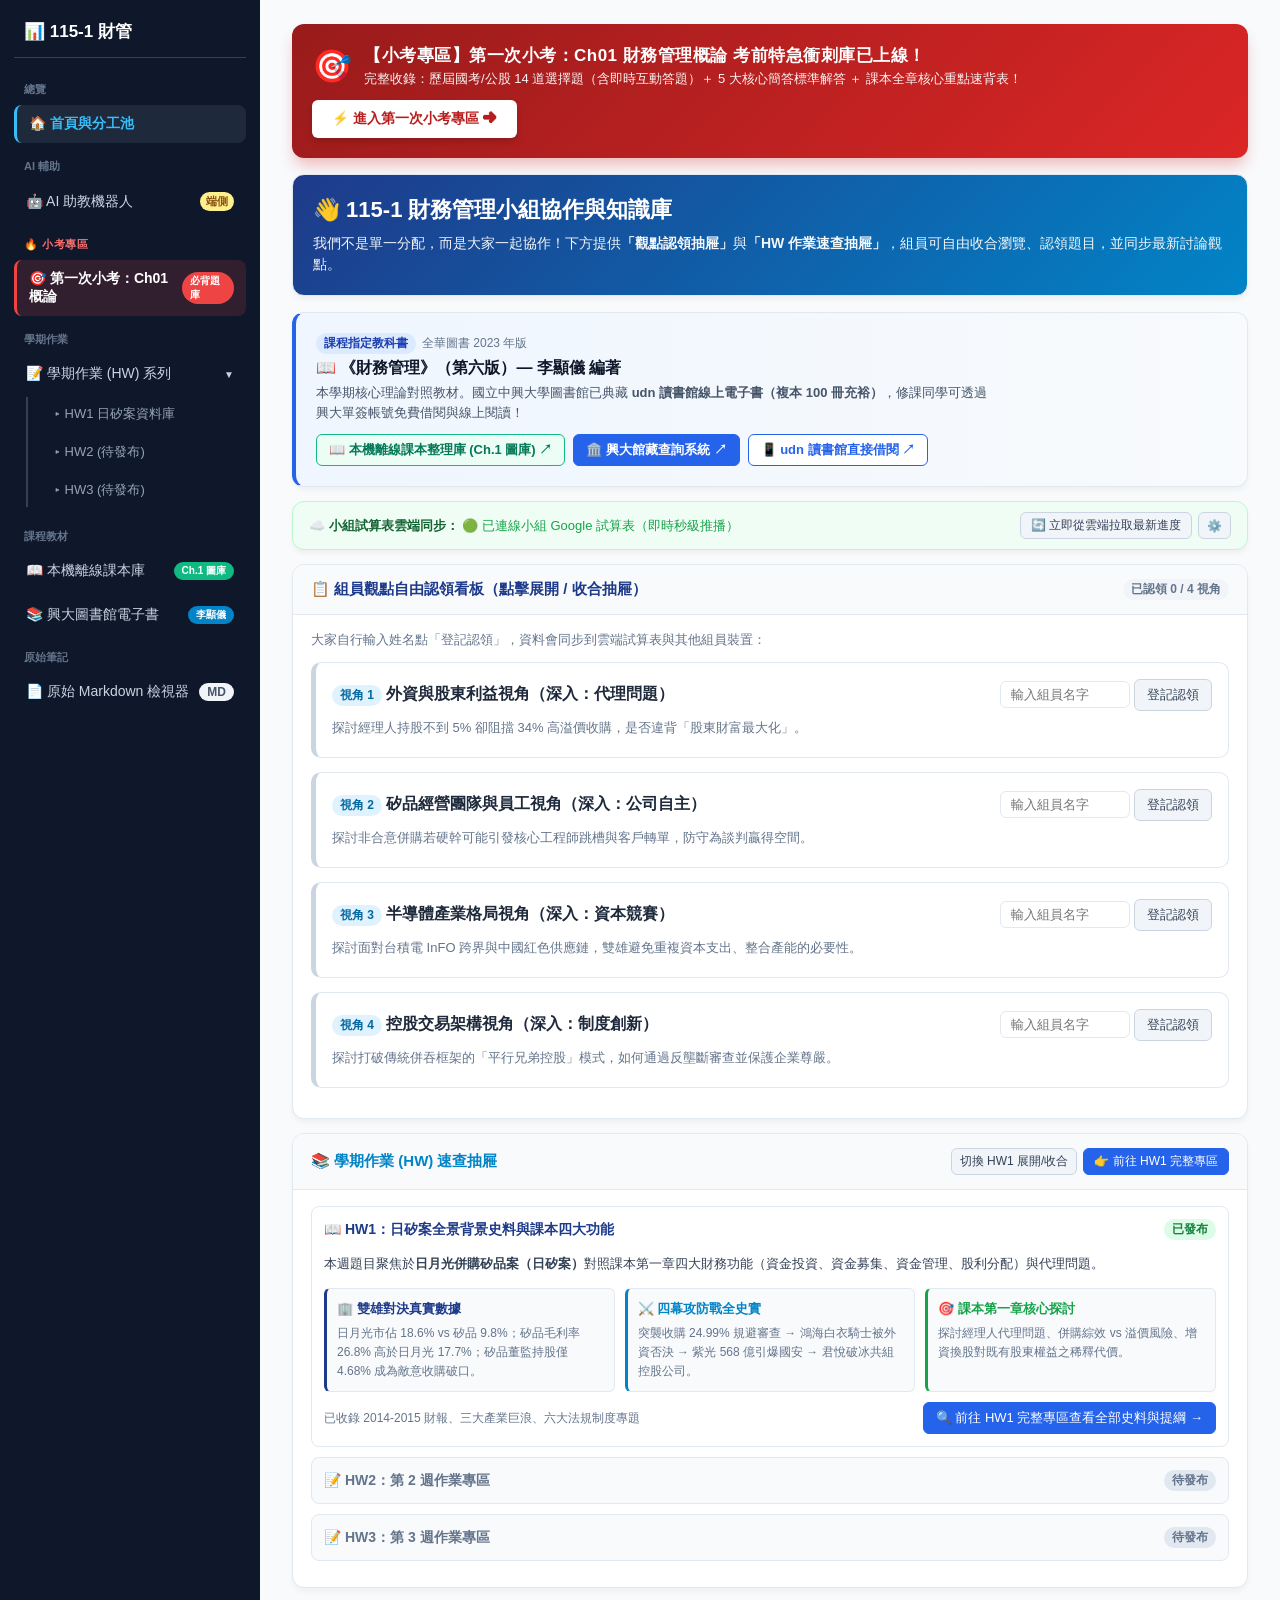
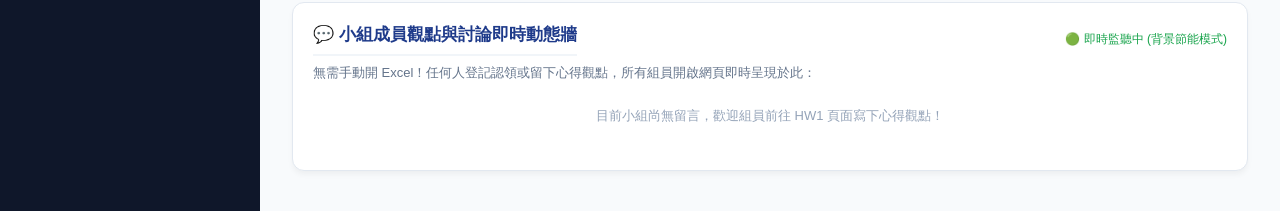
==== index.html @ 0be0ba44 "feat: add exam screen recording evidence feature" ====
<!DOCTYPE html>
<html lang="zh-TW">
<head>
<meta charset="UTF-8">
<meta name="viewport" content="width=device-width, initial-scale=1.0, maximum-scale=1.0, user-scalable=no">
<title>115-1 財務管理｜小組知識庫與協同平台</title>

<!-- WebLLM Module Loaded Dynamically -->

<style>
  :root {
    --primary: #1e3a8a;
    --primary-light: #2563eb;
    --bg-main: #f8fafc;
    --sidebar-bg: #0f172a;
    --sidebar-text: #94a3b8;
    --sidebar-active: #38bdf8;
    --card-bg: #ffffff;
    --text: #1e293b;
    --text-muted: #64748b;
    --border: #e2e8f0;
    --shadow: 0 4px 6px -1px rgba(0,0,0,0.05);
  }
  
  * { box-sizing: border-box; -webkit-tap-highlight-color: transparent; }
  body {
    margin: 0;
    font-family: -apple-system, BlinkMacSystemFont, "Segoe UI", Roboto, "Helvetica Neue", Arial, "PingFang TC", "Microsoft JhengHei", sans-serif;
    background: var(--bg-main);
    color: var(--text);
    display: flex;
    min-height: 100vh;
  }
  
  /* ================= 側邊導航 ================= */
  #sidebar {
    width: 260px;
    background: var(--sidebar-bg);
    color: var(--sidebar-text);
    padding: 20px 14px;
    flex-shrink: 0;
    display: flex;
    flex-direction: column;
    gap: 6px;
  }
  .brand {
    color: #ffffff;
    font-size: 17px;
    font-weight: bold;
    padding: 0 10px 14px 10px;
    border-bottom: 1px solid #334155;
    margin-bottom: 8px;
    display: flex;
    align-items: center;
    gap: 8px;
  }
  .nav-group { font-size: 11px; text-transform: uppercase; color: #64748b; padding: 10px 10px 2px; font-weight: 700; }
  .nav-item {
    display: flex;
    align-items: center;
    justify-content: space-between;
    padding: 10px 12px;
    border-radius: 8px;
    color: #cbd5e1;
    text-decoration: none;
    cursor: pointer;
    font-size: 14px;
    transition: all 0.15s ease;
  }
  .nav-item:hover { background: #1e293b; color: #ffffff; }
  .nav-item.active { background: #1e293b; color: var(--sidebar-active); font-weight: 600; border-left: 3px solid var(--sidebar-active); }
  
  /* HW 下拉選單樣式 */
  .dropdown-btn {
    display: flex;
    align-items: center;
    justify-content: space-between;
    width: 100%;
  }
  .dropdown-arrow {
    font-size: 10px;
    transition: transform 0.2s ease;
  }
  .dropdown-arrow.open {
    transform: rotate(180deg);
  }
  .dropdown-content {
    display: none;
    flex-direction: column;
    gap: 4px;
    padding-left: 14px;
    margin-top: 4px;
    margin-bottom: 6px;
    border-left: 2px solid #334155;
    margin-left: 12px;
  }
  .dropdown-content.show {
    display: flex;
  }
  .dropdown-sub-item {
    padding: 8px 12px;
    border-radius: 6px;
    color: #94a3b8;
    font-size: 13px;
    cursor: pointer;
    text-decoration: none;
    transition: all 0.15s ease;
  }
  .dropdown-sub-item:hover {
    color: #ffffff;
    background: #1e293b;
  }
  .dropdown-sub-item.active {
    color: var(--sidebar-active);
    font-weight: 600;
    background: #1e293b;
  }

  /* 手機頂部下拉選單容器 */
  .mobile-hw-select {
    display: none;
  }

  /* 內容容器 */
  #main {
    flex: 1;
    padding: 24px 32px;
    max-width: 1020px;
    overflow-y: auto;
  }
  .content-section { display: none; }
  .content-section.active { display: block; animation: fadeIn 0.2s ease-in-out; }
  
  @keyframes fadeIn {
    from { opacity: 0; transform: translateY(4px); }
    to { opacity: 1; transform: translateY(0); }
  }

  .card {
    background: var(--card-bg);
    border-radius: 12px;
    padding: 20px;
    margin-bottom: 16px;
    border: 1px solid var(--border);
    box-shadow: var(--shadow);
  }
  h2 { margin-top: 0; color: var(--primary); font-size: 18px; border-bottom: 2px solid #f1f5f9; padding-bottom: 8px; display: flex; align-items: center; justify-content: space-between; }
  
  /* 表格 */
  .table-responsive {
    width: 100%;
    overflow-x: auto;
    -webkit-overflow-scrolling: touch;
    margin-top: 10px;
    border-radius: 8px;
    border: 1px solid var(--border);
  }
  table { width: 100%; border-collapse: collapse; font-size: 14px; }
  th, td { padding: 10px 12px; text-align: left; border-bottom: 1px solid var(--border); }
  th { background: #f8fafc; color: var(--primary); font-weight: 600; }
  
  .badge { display: inline-block; padding: 2px 8px; border-radius: 9999px; font-size: 12px; font-weight: 600; background: #e0f2fe; color: #0369a1; }
  .badge-success { background: #dcfce7; color: #15803d; }
  .badge-ai { background: #fef08a; color: #854d0e; font-size: 11px; padding: 2px 6px; }

  /* 自由認領卡片 */
  .claim-card {
    background: #ffffff;
    border: 1px solid var(--border);
    border-radius: 10px;
    padding: 16px;
    margin-bottom: 14px;
    position: relative;
    border-left: 5px solid #cbd5e1;
    transition: all 0.2s;
  }
  .claim-card.claimed { border-left-color: #10b981; background: #f0fdf4; }
  .claim-header { display: flex; justify-content: space-between; align-items: center; margin-bottom: 8px; flex-wrap: wrap; gap: 8px; }
  .claim-user-input {
    padding: 5px 10px;
    border: 1px solid var(--border);
    border-radius: 6px;
    font-size: 13px;
    width: 130px;
  }
  
  .btn {
    background: #f1f5f9;
    border: 1px solid #cbd5e1;
    color: #334155;
    padding: 6px 12px;
    border-radius: 6px;
    font-size: 13px;
    cursor: pointer;
    font-weight: 500;
    transition: all 0.15s;
  }
  .btn:hover { background: var(--primary-light); color: white; border-color: var(--primary-light); }
  .btn-primary { background: #2563eb; color: white; border-color: #2563eb; }
  
  /* 觀點留言區 */
  .user-comment-box {
    margin-top: 12px;
    background: #f8fafc;
    border: 1px dashed #cbd5e1;
    border-radius: 8px;
    padding: 12px;
  }
  textarea {
    width: 100%;
    min-height: 80px;
    padding: 10px;
    border-radius: 6px;
    border: 1px solid var(--border);
    font-size: 14px;
    font-family: inherit;
    resize: vertical;
  }

  details {
    background: #f8fafc;
    border: 1px solid var(--border);
    border-radius: 8px;
    padding: 12px;
    margin-bottom: 10px;
  }
  details summary {
    font-weight: 600;
    cursor: pointer;
    color: var(--primary);
  }

  /* Chat Box */
  #chat-box {
    height: 300px;
    overflow-y: auto;
    border: 1px solid var(--border);
    border-radius: 8px;
    padding: 12px;
    background: #f8fafc;
    margin-bottom: 12px;
  }
  .chat-msg { margin-bottom: 8px; padding: 8px 12px; border-radius: 8px; max-width: 85%; font-size: 14px; line-height: 1.4; }
  .msg-user { background: #3b82f6; color: white; margin-left: auto; }
  .msg-ai { background: #e2e8f0; color: #1e293b; margin-right: auto; }

  /* 提示彈窗 Modal */
  .modal-overlay {
    display: none;
    position: fixed;
    top: 0; left: 0; right: 0; bottom: 0;
    background: rgba(0,0,0,0.5);
    z-index: 10000;
    align-items: center;
    justify-content: center;
    padding: 20px;
  }
  .modal-content {
    background: white;
    max-width: 520px;
    width: 100%;
    border-radius: 12px;
    padding: 24px;
    box-shadow: 0 20px 25px -5px rgba(0,0,0,0.2);
  }

  /* Toast */
  #toast {
    position: fixed;
    bottom: 20px;
    left: 50%;
    transform: translateX(-50%);
    background: #10b981;
    color: white;
    padding: 10px 20px;
    border-radius: 20px;
    display: none;
    box-shadow: 0 4px 12px rgba(0,0,0,0.15);
    z-index: 9999;
  }

  /* ================= 📱 跨裝置 RWD 自適應 ================= */
  @media (max-width: 768px) {
    body { flex-direction: column; }
    #sidebar {
      width: 100%;
      padding: 10px 12px;
      flex-direction: row;
      overflow-x: auto;
      white-space: nowrap;
      position: sticky;
      top: 0;
      z-index: 100;
      gap: 8px;
    }
    .brand { border-bottom: none; margin-bottom: 0; padding: 0 8px 0 0; border-right: 1px solid #334155; font-size: 15px; }
    .nav-group { display: none; }
    .nav-item { padding: 6px 10px; font-size: 13px; }
    .nav-item.active { border-left: none; border-bottom: 2px solid var(--sidebar-active); }
    
    /* 手機上側邊欄的下拉改為水平彈性選擇器 */
    .dropdown-content { display: none !important; }
    .dropdown-btn .dropdown-arrow { display: none; }
    
    .mobile-hw-select {
      display: inline-block;
      background: #1e293b;
      color: #38bdf8;
      border: 1px solid #334155;
      padding: 5px 8px;
      border-radius: 6px;
      font-size: 13px;
    }

    #main { padding: 14px; }
    table { min-width: 500px; }
  }

  /* ================= 🃏 3D 考點單字卡樣式 ================= */
  .flashcard-container {
    max-width: 680px;
    margin: 0 auto 20px auto;
  }
  .flashcard-box {
    perspective: 1000px;
    min-height: 250px;
    cursor: pointer;
    user-select: none;
  }
  .flashcard-inner {
    position: relative;
    width: 100%;
    min-height: 250px;
    text-align: center;
    transition: transform 0.45s cubic-bezier(0.4, 0, 0.2, 1);
    transform-style: preserve-3d;
    border-radius: 14px;
    box-shadow: 0 10px 25px -5px rgba(0, 0, 0, 0.1), 0 8px 10px -6px rgba(0, 0, 0, 0.1);
  }
  .flashcard-inner.flipped {
    transform: rotateY(180deg);
  }
  .flashcard-front, .flashcard-back {
    position: absolute;
    width: 100%;
    height: 100%;
    min-height: 250px;
    -webkit-backface-visibility: hidden;
    backface-visibility: hidden;
    border-radius: 14px;
    display: flex;
    flex-direction: column;
    justify-content: center;
    align-items: center;
    padding: 24px 28px;
    box-sizing: border-box;
  }
  .flashcard-front {
    background: linear-gradient(135deg, #1e3a8a, #2563eb);
    color: #ffffff;
    border: 2px solid #3b82f6;
  }
  .flashcard-back {
    background: #ffffff;
    color: #0f172a;
    transform: rotateY(180deg);
    border: 2px solid #10b981;
    text-align: left;
    align-items: flex-start;
  }
  .flashcard-badge {
    position: absolute;
    top: 14px;
    left: 18px;
    font-size: 11px;
    font-weight: 700;
    padding: 3px 10px;
    border-radius: 12px;
  }
  .flashcard-tip-label {
    position: absolute;
    bottom: 12px;
    font-size: 11.5px;
    opacity: 0.85;
  }
  /* 考點思路提示卡 */
  .hint-toggle-btn {
    display: inline-flex;
    align-items: center;
    gap: 4px;
    font-size: 12.5px;
    background: #fef3c7;
    color: #92400e;
    border: 1px solid #fde68a;
    border-radius: 6px;
    padding: 4px 10px;
    cursor: pointer;
    font-weight: 600;
    transition: all 0.15s;
    margin-bottom: 10px;
  }
  .hint-toggle-btn:hover {
    background: #fde68a;
  }
  .hint-box {
    display: none;
    background: #fffbeb;
    border-left: 3px solid #f59e0b;
    padding: 10px 14px;
    border-radius: 6px;
    font-size: 13px;
    color: #78350f;
    line-height: 1.5;
    margin-bottom: 12px;
  }

</style>
</head>
<body>

<!-- 導航列 -->
<nav id="sidebar">
  <div class="brand">📊 115-1 財管</div>
  
  <div class="nav-group">總覽</div>
  <a class="nav-item active" id="nav-home" onclick="switchSection(this, 'home')">
    <span>🏠 首頁與分工池</span>
  </a>

  <div class="nav-group">AI 輔助</div>
  <a class="nav-item" id="nav-ai" onclick="switchSection(this, 'gemma-lab')">
    <span>🤖 AI 助教機器人</span>
    <span class="badge badge-ai">端側</span>
  </a>

    <div class="nav-group" style="color: #f87171; font-weight: 800; letter-spacing: 0.5px;">🔥 小考專區</div>
  <a class="nav-item active" id="nav-quiz1" onclick="switchSection(this, 'quiz1')" style="background: rgba(239, 68, 68, 0.15); color: #fca5a5; border-left: 3px solid #ef4444;">
    <span style="font-weight: 700; color: #ffffff;">🎯 第一次小考：Ch01 概論</span>
    <span class="badge" style="background:#ef4444; color:#fff; font-size:10px;">必背題庫</span>
  </a>

  <div class="nav-group">學期作業</div>
  
  <!-- 電腦版下拉式選單 -->
  <div style="display: flex; flex-direction: column;">
    <a class="nav-item" id="nav-hw-parent" onclick="toggleHwDropdown()">
      <span class="dropdown-btn">
        <span>📝 學期作業 (HW) 系列</span>
        <span class="dropdown-arrow" id="hw-arrow">▼</span>
      </span>
    </a>
    
    <div class="dropdown-content show" id="hw-dropdown-menu">
      <a class="dropdown-sub-item" id="sub-hw1" onclick="switchHw('hw1')">▸ HW1 日矽案資料庫</a>
      <a class="dropdown-sub-item" id="sub-hw2" onclick="switchHw('hw2')">▸ HW2 (待發布)</a>
      <a class="dropdown-sub-item" id="sub-hw3" onclick="switchHw('hw3')">▸ HW3 (待發布)</a>
    </div>
  </div>

  <!-- 手機版快速切換 HW 的下拉選擇器 -->
  <select class="mobile-hw-select" onchange="switchHwMobile(this.value)">
    <option value="" disabled>📂 切換頁面 / 小考 / 作業...</option>
    <option value="quiz1" selected>🎯 第一次小考：Ch01 財務管理概論（14題庫+5簡答+重點）</option>
    <option value="hw1">HW1 日矽案資料庫</option>
    <option value="hw2">HW2 (待發布)</option>
    <option value="hw3">HW3 (待發布)</option>
    <option value="md-viewer">📄 原始 Markdown 檢視器</option>
    <option value="textbook.html">📖 本機離線課本整理庫 (Ch.1 圖庫)</option>
    <option value="https://nchu.primo.exlibrisgroup.com/discovery/fulldisplay/alma9973925559607976/886NCHU_INST:886NCHU_INST">📚 興大圖書館電子書（李顯儀）</option>
  </select>

  <div class="nav-group">課程教材</div>
  <a class="nav-item" href="./textbook.html" style="text-decoration: none;">
    <span>📖 本機離線課本庫</span>
    <span class="badge" style="background:#10b981; color:#fff; font-size:10px;">Ch.1 圖庫</span>
  </a>
  <a class="nav-item" href="https://nchu.primo.exlibrisgroup.com/discovery/fulldisplay/alma9973925559607976/886NCHU_INST:886NCHU_INST" target="_blank" style="text-decoration: none;">
    <span>📚 興大圖書館電子書</span>
    <span class="badge" style="background:#0284c7; color:#fff; font-size:10px;">李顯儀</span>
  </a>

  <div class="nav-group">原始筆記</div>
  <a class="nav-item" id="nav-md-viewer" onclick="switchSection(this, 'md-viewer')">
    <span>📄 原始 Markdown 檢視器</span>
    <span class="badge" style="background:#f1f5f9; color:#475569;">MD</span>
  </a>
</nav>

<main id="main">

  <!-- 1. GEMMA 4 E2B AI 助教機器人 (電腦/平板專用) -->
  <section id="sec-gemma-lab" class="content-section">
    <div class="card" style="background: linear-gradient(135deg, #1e3a8a, #2563eb); color: white;">
      <h1 style="margin: 0 0 8px 0; font-size: 22px;">🤖 財務管理專屬 AI 助教（Gemma 4-E2B 本地端側）</h1>
      <p style="margin: 0; opacity: 0.95; font-size: 14px;">📚 <b>已內建課程知識庫：</b>本模型已注入本學期財務管理核心理論與 HW1 日矽案完整脈絡，強制使用<b>繁體中文（台灣）</b>回答。專門協助你把晦澀資料轉成人話、解釋專有名詞，並輔助生成個人觀點！</p>
    </div>

    <!-- 手機端禁用告示 -->
    <div id="mobile-warning-card" class="card" style="display:none; background: #fffbeb; border-color: #fde68a;">
      <div style="display:flex; gap:12px; align-items:center;">
        <span style="font-size: 28px;">📱</span>
        <div>
          <b style="color: #b45309; font-size: 15px;">手機端硬體限制提醒</b>
          <p style="margin: 4px 0 0 0; font-size: 13px; color: #92400e; line-height: 1.5;">
            因手機瀏覽器受限於系統安全沙盒與嚴格記憶體保護，本端側大模型<b>僅開放於電腦（Mac / PC）或 iPad 平板設備</b>流暢執行。<br>
            請改用電腦或平板瀏覽器開啟本頁面，即可體驗秒級推論！
          </p>
        </div>
      </div>
    </div>

    <!-- Mac Apple Silicon MLX 原生推薦橫幅 -->
    <div class="card" style="background: #f0fdf4; border: 1.5px solid #86efac; margin-bottom: 16px;">
      <div style="display: flex; align-items: center; justify-content: space-between; flex-wrap: wrap; gap: 12px;">
        <div style="display: flex; align-items: center; gap: 10px;">
          <span style="font-size: 26px;">🍏</span>
          <div>
            <div style="font-weight: 700; color: #166534; font-size: 15px;">MacBook Air M1 專用：Apple MLX 原生極速 RAG 助教已就緒</div>
            <div style="font-size: 13px; color: #15803d; margin-top: 2px;">
              採用 <code>Qwen2.5-3B-Instruct-4bit</code>，支援 5 分鐘閒置自動卸載釋放記憶體、課本跨頁精準引註與個人離線筆記。
            </div>
          </div>
        </div>
        <a href="./textbook.html" class="btn" style="text-decoration: none; font-size: 13px; padding: 8px 16px; background: #16a34a; color: white; border: none; font-weight: 600; border-radius: 6px; box-shadow: 0 1px 3px rgba(0,0,0,0.1);">
          📖 前往離線課本整理庫 & MLX 助教 ➜
        </a>
      </div>
    </div>

    <div id="desktop-ai-container" class="card">
      <h2>⚡ 本地 WebGPU 運算狀態與控制（無須安裝 Python）</h2>
      <p id="device-model-tip" style="font-size: 14px; color: #475569; margin: 4px 0 10px 0;">
        💻 設備支援良好！已鎖定使用 <b>Google Gemma 4-E2B</b> 旗艦端側模型（約 1.3GB），首次載入寫入快取後，永久秒開零流量。
      </p>
      
      <div id="llm-status-box" style="background: #f1f5f9; padding: 14px; border-radius: 8px; margin-bottom: 12px; font-size: 14px;">
        <span id="llm-status">模型規格：Google Gemma 4-E2B (財管特化版) ｜ 狀態：尚未掛載</span>
        <div id="progress-bar-bg" style="display:none; width: 100%; background: #cbd5e1; height: 8px; border-radius: 4px; margin-top: 8px; overflow: hidden;">
          <div id="progress-bar" style="width: 0%; background: #2563eb; height: 100%; transition: width 0.2s;"></div>
        </div>
      </div>
      
      <div style="display: flex; gap: 8px; margin-bottom: 15px;">
        <button id="load-btn" class="btn btn-primary" style="flex: 1; padding: 10px; font-size: 14px;" onclick="initGemma()">
          🚀 啟動 Gemma 4-E2B 助教 (電腦/平板版)
        </button>
        <button class="btn" style="padding: 10px 14px; font-size: 14px;" onclick="showSafariModal()">
          🍎 Safari 開啟教學
        </button>
      </div>

      <!-- 快速提問快捷膠囊 -->
      <div style="margin-bottom: 10px;">
        <span style="font-size: 12px; font-weight: 600; color: #64748b; margin-right: 6px;">💡 一鍵快捷提問：</span>
        <button class="btn" style="font-size: 12px; padding: 3px 8px; margin: 2px;" onclick="quickPrompt('"'請用最白話的方式，幫我解釋日矽案中的「代理問題」是什麼？'"')">🗣️ 白話解釋代理問題</button>
        <button class="btn" style="font-size: 12px; padding: 3px 8px; margin: 2px;" onclick="quickPrompt('"'請將日矽案對照到課本第一章的四大財務功能，條列重點說明。'"')">📊 四大財務功能歸納</button>
        <button class="btn" style="font-size: 12px; padding: 3px 8px; margin: 2px;" onclick="quickPrompt('"'我想從「外資股東」角度寫 HW1 作業個人反思，請給我 3 個犀利的論點建議。'"')">✍️ 外資觀點反思輔助</button>
        <button class="btn" style="font-size: 12px; padding: 3px 8px; margin: 2px;" onclick="quickPrompt('"'為什麼日月光和矽品最後合組「平行兄弟控股公司」是最佳解？有什麼優缺點？'"')">🤝 平行控股深度分析</button>
      </div>

      <!-- 聊天區塊 -->
      <div id="chat-box">
        <div class="chat-msg msg-ai">同學你好！我是專屬 115-1 財務管理的 Gemma 助教。我已讀取並吸收了 HW1 日矽案的全部資料庫與課本第一章理論，一律以<b>繁體中文</b>為你解答。你可以把看不懂的資料貼給我「轉成人話」，或點擊上方快捷按鈕獲取心得寫作靈感！</div>
      </div>
      
      <div style="display: flex; gap: 8px;">
        <input type="text" id="user-input" placeholder="輸入問題（或把課本文字貼上來轉成人話）..." style="flex: 1; padding: 10px; border: 1px solid var(--border); border-radius: 6px; font-size: 14px;" disabled>
        <button id="send-btn" class="btn btn-primary" style="width: 80px;" onclick="sendMessage()" disabled>發送</button>
      </div>
    </div>
  </section>

    <!-- 2. HOME SECTION -->
  <section id="sec-home" class="content-section active">
    <!-- 第一次小考專屬特急衝刺橫幅 -->
    <div class="card" style="background: linear-gradient(135deg, #991b1b, #dc2626); color: white; margin-bottom: 16px; border: none; box-shadow: 0 10px 15px -3px rgba(220, 38, 38, 0.3);">
      <div style="display: flex; justify-content: space-between; align-items: center; flex-wrap: wrap; gap: 12px;">
        <div style="display: flex; align-items: center; gap: 12px;">
          <span style="font-size: 32px;">🎯</span>
          <div>
            <div style="font-weight: 800; font-size: 17px; letter-spacing: 0.5px;">【小考專區】第一次小考：Ch01 財務管理概論 考前特急衝刺庫已上線！</div>
            <div style="font-size: 13px; opacity: 0.95; margin-top: 3px;">
              完整收錄：歷屆國考/公股 14 道選擇題（含即時互動答題）＋ 5 大核心簡答標準解答 ＋ 課本全章核心重點速背表！
            </div>
          </div>
        </div>
        <button class="btn" onclick="switchSection(document.getElementById('nav-quiz1'), 'quiz1')" style="background: #ffffff; color: #b91c1c; font-weight: 700; border: none; padding: 10px 20px; font-size: 13.5px; border-radius: 6px; cursor: pointer; box-shadow: 0 4px 6px rgba(0,0,0,0.15);">
          ⚡ 進入第一次小考專區 ➜
        </button>
      </div>
    </div>
    <div class="card" style="background: linear-gradient(135deg, #1e3a8a, #0284c7); color: white;">
      <h1 style="margin: 0 0 8px 0; font-size: 22px; color: #ffffff;">👋 115-1 財務管理小組協作與知識庫</h1>
      <p style="margin: 0; opacity: 0.95; font-size: 14px; line-height: 1.5;">
        我們不是單一分配，而是大家一起協作！下方提供<b>「觀點認領抽屜」</b>與<b>「HW 作業速查抽屜」</b>，組員可自由收合瀏覽、認領題目，並同步最新討論觀點。
      </p>
    </div>

    <!-- 課程指定教科書與興大圖書館線上借閱卡片 -->
    <div class="card" style="background: linear-gradient(to right, #eff6ff, #f8fafc); border-left: 4px solid #2563eb; margin-bottom: 14px;">
      <div style="display: flex; justify-content: space-between; align-items: center; flex-wrap: wrap; gap: 12px;">
        <div style="max-width: 680px;">
          <div style="display: flex; align-items: center; gap: 6px; margin-bottom: 4px;">
            <span class="badge" style="background: #dbeafe; color: #1e40af; font-weight: 700;">課程指定教科書</span>
            <span style="font-size: 12px; color: #64748b;">全華圖書 2023 年版</span>
          </div>
          <h3 style="margin: 2px 0 4px 0; font-size: 16px; color: #0f172a; font-weight: 700;">📖 《財務管理》（第六版）— 李顯儀 編著</h3>
          <p style="margin: 0; font-size: 13px; color: #475569; line-height: 1.5;">
            本學期核心理論對照教材。國立中興大學圖書館已典藏 <b>udn 讀書館線上電子書（複本 100 冊充裕）</b>，修課同學可透過興大單簽帳號免費借閱與線上閱讀！
          </p>
        </div>
        <div style="display: flex; gap: 8px; flex-wrap: wrap;">
          <a href="./textbook.html" class="btn" style="text-decoration: none; font-size: 13px; border-color: #10b981; color: #047857; font-weight: 600; display: inline-flex; align-items: center; gap: 5px; background: #ecfdf5;">
            📖 本機離線課本整理庫 (Ch.1 圖庫) ↗
          </a>
          <a href="https://nchu.primo.exlibrisgroup.com/discovery/fulldisplay/alma9973925559607976/886NCHU_INST:886NCHU_INST" target="_blank" class="btn btn-primary" style="text-decoration: none; font-size: 13px; font-weight: 600; display: inline-flex; align-items: center; gap: 5px;">
            🏛️ 興大館藏查詢系統 ↗
          </a>
          <a href="https://reading.udn.com/udnLibService/router/redirect?T_ID=1567864&U_ID=nchu" target="_blank" class="btn" style="text-decoration: none; font-size: 13px; border-color: #2563eb; color: #2563eb; font-weight: 600; display: inline-flex; align-items: center; gap: 5px; background: white;">
            📱 udn 讀書館直接借閱 ↗
          </a>
        </div>
      </div>
    </div>

    <!-- 雲端試算表連線狀態欄 -->
    <div class="card" style="background: #f0fdf4; border-color: #bbf7d0; padding: 10px 16px; margin-bottom: 14px;">
      <div style="display: flex; justify-content: space-between; align-items: center; flex-wrap: wrap; gap: 8px;">
        <span style="font-size: 13px; color: #166534; font-weight: 500;">
          ☁️ <b>小組試算表雲端同步：</b> <span id="sync-status"><span style="color:#16a34a;">🟢 已自動連線至小組試算表</span></span>
        </span>
        <div style="display: flex; gap: 6px;">
          <button class="btn" style="font-size: 12px; padding: 4px 10px;" onclick="syncFromCloud()">🔄 立即從雲端拉取最新進度</button>
          <button class="btn" style="font-size: 12px; padding: 4px 8px; color: #64748b;" onclick="promptSheetApi()">⚙️</button>
        </div>
      </div>
    </div>

    <!-- 【收合抽屜 1】：觀點自由認領看板 -->
    <details id="drawer-claim-board" open class="card" style="padding: 0; overflow: hidden; border: 1px solid var(--border); margin-bottom: 14px;">
      <summary style="padding: 14px 18px; cursor: pointer; background: #f8fafc; font-size: 15px; font-weight: 700; color: #1e3a8a; border-bottom: 1px solid var(--border); display: flex; justify-content: space-between; align-items: center; user-select: none;">
        <span>📋 組員觀點自由認領看板（點擊展開 / 收合抽屜）</span>
        <span id="claim-summary-badge" class="badge" style="background: #e0e7ff; color: #3730a3; font-weight: 600;">載入認領狀態中...</span>
      </summary>
      
      <div style="padding: 16px 18px;">
        <p style="font-size: 13px; color: var(--text-muted); margin-top: 0;">大家自行輸入姓名點「登記認領」，資料會同步到雲端試算表與其他組員裝置：</p>
        
        <div id="claim-list">
          <div class="claim-card" id="card-role-1">
            <div class="claim-header">
              <div>
                <span class="badge">視角 1</span>
                <b>外資與股東利益視角（深入：代理問題）</b>
                <span id="label-role-1" class="badge badge-success" style="display:none; margin-left: 6px;">已認領</span>
              </div>
              <div>
                <input type="text" class="claim-user-input" id="name-role-1" placeholder="輸入組員名字">
                <button class="btn" onclick="saveClaim('role-1')">登記認領</button>
              </div>
            </div>
            <p style="margin: 4px 0; font-size: 13px; color: var(--text-muted);">探討經理人持股不到 5% 卻阻擋 34% 高溢價收購，是否違背「股東財富最大化」。</p>
          </div>

          <div class="claim-card" id="card-role-2">
            <div class="claim-header">
              <div>
                <span class="badge">視角 2</span>
                <b>矽品經營團隊與員工視角（深入：公司自主）</b>
                <span id="label-role-2" class="badge badge-success" style="display:none; margin-left: 6px;">已認領</span>
              </div>
              <div>
                <input type="text" class="claim-user-input" id="name-role-2" placeholder="輸入組員名字">
                <button class="btn" onclick="saveClaim('role-2')">登記認領</button>
              </div>
            </div>
            <p style="margin: 4px 0; font-size: 13px; color: var(--text-muted);">探討非合意併購若硬幹可能引發核心工程師跳槽與客戶轉單，防守為談判贏得空間。</p>
          </div>

          <div class="claim-card" id="card-role-3">
            <div class="claim-header">
              <div>
                <span class="badge">視角 3</span>
                <b>半導體產業格局視角（深入：資本競賽）</b>
                <span id="label-role-3" class="badge badge-success" style="display:none; margin-left: 6px;">已認領</span>
              </div>
              <div>
                <input type="text" class="claim-user-input" id="name-role-3" placeholder="輸入組員名字">
                <button class="btn" onclick="saveClaim('role-3')">登記認領</button>
              </div>
            </div>
            <p style="margin: 4px 0; font-size: 13px; color: var(--text-muted);">探討面對台積電 InFO 跨界與中國紅色供應鏈，雙雄避免重複資本支出、整合產能的必要性。</p>
          </div>

          <div class="claim-card" id="card-role-4">
            <div class="claim-header">
              <div>
                <span class="badge">視角 4</span>
                <b>控股交易架構視角（深入：制度創新）</b>
                <span id="label-role-4" class="badge badge-success" style="display:none; margin-left: 6px;">已認領</span>
              </div>
              <div>
                <input type="text" class="claim-user-input" id="name-role-4" placeholder="輸入組員名字">
                <button class="btn" onclick="saveClaim('role-4')">登記認領</button>
              </div>
            </div>
            <p style="margin: 4px 0; font-size: 13px; color: var(--text-muted);">探討打破傳統併吞框架的「平行兄弟控股」模式，如何通過反壟斷審查並保護企業尊嚴。</p>
          </div>
        </div>
      </div>
    </details>

    <!-- 【收合抽屜 2】：學期作業 (HW) 快速速查與精華導覽抽屜 -->
    <div class="card" style="padding: 0; overflow: hidden; border: 1px solid var(--border); margin-bottom: 14px;">
      <div style="padding: 14px 18px; background: #f8fafc; border-bottom: 1px solid var(--border); display: flex; justify-content: space-between; align-items: center; flex-wrap: wrap; gap: 8px;">
        <span style="font-size: 15px; font-weight: 700; color: #0284c7;">📚 學期作業 (HW) 速查抽屜</span>
        <div style="display: flex; gap: 6px;">
          <button class="btn" style="font-size: 12px; padding: 4px 8px;" onclick="toggleHomeHw('home-hw1-details')">切換 HW1 展開/收合</button>
          <button class="btn btn-primary" style="font-size: 12px; padding: 4px 10px;" onclick="switchHw('hw1')">👉 前往 HW1 完整專區</button>
        </div>
      </div>

      <div style="padding: 16px 18px;">
        <!-- HW1 抽屜 -->
        <details id="home-hw1-details" open style="background: white; border: 1px solid var(--border); margin-bottom: 10px;">
          <summary style="font-size: 14px; font-weight: 600; color: #1e3a8a; display: flex; justify-content: space-between; align-items: center; cursor: pointer;">
            <span>📖 HW1：日矽案全景背景史料與課本四大功能</span>
            <span class="badge badge-success">已發布</span>
          </summary>
          <div style="padding-top: 10px; font-size: 13px; line-height: 1.6; color: #334155;">
            <p style="margin-top: 4px;">本週題目聚焦於<b>日月光併購矽品案（日矽案）</b>對照課本第一章四大財務功能（資金投資、資金募集、資金管理、股利分配）與代理問題。</p>
            <div style="display: grid; grid-template-columns: repeat(auto-fit, minmax(220px, 1fr)); gap: 10px; margin: 10px 0;">
              <div style="background: #f8fafc; border: 1px solid var(--border); border-left: 3px solid #1e3a8a; border-radius: 6px; padding: 10px;">
                <b style="color: #1e3a8a;">🏢 雙雄對決真實數據</b>
                <p style="margin: 4px 0 0 0; font-size: 12px; color: var(--text-muted);">日月光市佔 18.6% vs 矽品 9.8%；矽品毛利率 26.8% 高於日月光 17.7%；矽品董監持股僅 4.68% 成為敵意收購破口。</p>
              </div>
              <div style="background: #f8fafc; border: 1px solid var(--border); border-left: 3px solid #0284c7; border-radius: 6px; padding: 10px;">
                <b style="color: #0284c7;">⚔️ 四幕攻防戰全史實</b>
                <p style="margin: 4px 0 0 0; font-size: 12px; color: var(--text-muted);">突襲收購 24.99% 規避審查 → 鴻海白衣騎士被外資否決 → 紫光 568 億引爆國安 → 君悅破冰共組控股公司。</p>
              </div>
              <div style="background: #f8fafc; border: 1px solid var(--border); border-left: 3px solid #16a34a; border-radius: 6px; padding: 10px;">
                <b style="color: #16a34a;">🎯 課本第一章核心探討</b>
                <p style="margin: 4px 0 0 0; font-size: 12px; color: var(--text-muted);">探討經理人代理問題、併購綜效 vs 溢價風險、增資換股對既有股東權益之稀釋代價。</p>
              </div>
            </div>
            <div style="display: flex; justify-content: space-between; align-items: center; margin-top: 10px; flex-wrap: wrap; gap: 8px;">
              <span style="font-size: 12px; color: var(--text-muted);">已收錄 2014-2015 財報、三大產業巨浪、六大法規制度專題</span>
              <button class="btn btn-primary" style="font-size: 13px;" onclick="switchHw('hw1')">🔍 前往 HW1 完整專區查看全部史料與提綱 →</button>
            </div>
          </div>
        </details>

        <!-- HW2 抽屜 -->
        <details style="background: #f8fafc; border: 1px solid var(--border); margin-bottom: 10px;">
          <summary style="font-size: 14px; font-weight: 600; color: #64748b; display: flex; justify-content: space-between; align-items: center; cursor: pointer;">
            <span>📝 HW2：第 2 週作業專區</span>
            <span class="badge" style="background:#e2e8f0; color:#64748b;">待發布</span>
          </summary>
          <div style="padding-top: 10px; font-size: 13px; color: var(--text-muted);">
            本週題目尚未發布。等出題後，資料與背景將同步更新！亦可點選側邊欄直達 HW2 專屬頁面。
          </div>
        </details>

        <!-- HW3 抽屜 -->
        <details style="background: #f8fafc; border: 1px solid var(--border);">
          <summary style="font-size: 14px; font-weight: 600; color: #64748b; display: flex; justify-content: space-between; align-items: center; cursor: pointer;">
            <span>📝 HW3：第 3 週作業專區</span>
            <span class="badge" style="background:#e2e8f0; color:#64748b;">待發布</span>
          </summary>
          <div style="padding-top: 10px; font-size: 13px; color: var(--text-muted);">
            本週題目尚未發布。等出題後，資料與背景將同步更新！亦可點選側邊欄直達 HW3 專屬頁面。
          </div>
        </details>
      </div>
    </div>

    <!-- 首頁即時小組討論與觀點動態牆 -->
    <div class="card">
      <div style="display: flex; justify-content: space-between; align-items: center; margin-bottom: 8px; flex-wrap: wrap; gap: 6px;">
        <h2 style="margin: 0; font-size: 17px;">💬 小組成員觀點與討論即時動態牆</h2>
        <span id="live-indicator" style="font-size: 12px; font-weight: normal; color: #16a34a;">🟢 即時監聽中 (背景節能模式)</span>
      </div>
      <p style="font-size: 13px; color: var(--text-muted); margin: 0 0 10px 0;">
        無需手動開 Excel！任何人登記認領或留下心得觀點，所有組員開啟網頁即時呈現於此：
      </p>
      <div id="home-thoughts-stream">
        <div style="text-align: center; color: #94a3b8; font-size: 13px; padding: 16px;">
          正在同步雲端討論進度...
        </div>
      </div>
    </div>
  </section>

  <!-- 3. HW1 SECTION -->
    <!-- 3. HW1 SECTION: 日矽案全景背景史料庫與實證數據檔案館 -->
  <section id="sec-hw1" class="content-section">
    <div class="card" style="background: linear-gradient(135deg, #0f172a, #1e293b); color: white;">
      <div style="display: flex; justify-content: space-between; align-items: flex-start; flex-wrap: wrap; gap: 10px;">
        <div>
          <span class="badge" style="background: #38bdf8; color: #0f172a; font-weight: 700; margin-bottom: 6px;">CASE DOSSIER 115-1</span>
          <h1 style="margin: 4px 0 8px 0; font-size: 22px; color: #f8fafc;">🏛️ HW1：日矽案全景背景史料庫與實證數據檔案館</h1>
          <p style="margin: 0; opacity: 0.9; font-size: 13.5px; line-height: 1.6; max-width: 860px;">
            💡 <b>本專區定位：客觀個案文獻、歷史攻防與財務數據檔案館。</b>這裡完整匯總了 2014–2018 年日月光與矽品真實財報指標、全球半導體外部三大巨浪、四幕攻防戰詳實史料、當事人關鍵言論與六大公司治理制度漏洞。<br>
            <b>⚠️ 本庫不代寫標準解答</b>，提供最充足的客觀史料拼圖與研討線索，讓每位組員都能自由查閱、交叉佐證，並在作業中寫出屬於自己的獨立深刻觀點！
          </p>
        </div>
      </div>
    </div>

    <!-- 教科書理論對照提示條 -->
    <div class="card" style="background: #f0fdf4; border-color: #bbf7d0; padding: 12px 16px; margin-bottom: 14px; display: flex; justify-content: space-between; align-items: center; flex-wrap: wrap; gap: 8px;">
      <div style="font-size: 13.5px; color: #166534;">
        📚 <b>HW1 課本理論對照教材：</b>《財務管理》（第六版，李顯儀 著）第一章「公司理財的內容架構（表 1-1）與代理問題」。
      </div>
      <a href="https://nchu.primo.exlibrisgroup.com/discovery/fulldisplay/alma9973925559607976/886NCHU_INST:886NCHU_INST" target="_blank" class="btn" style="font-size: 12px; padding: 5px 12px; border-color: #16a34a; color: #166534; font-weight: 600; text-decoration: none; background: white;">
        🏛️ 前往興大圖書館電子書 ↗
      </a>
    </div>

    <!-- 模組 1：兩強對決關鍵財務指標與股權結構極致對照看板 -->
    <details open>
      <summary>📊 模組一：雙雄關鍵財務與股權結構極致對比（2014–2015 併購前夕真實數據）</summary>
      <div style="padding-top: 12px; font-size: 13.5px; line-height: 1.6; color: #334155;">
        <p style="margin-top: 0;">以下整理自兩家公司 2014–2015 年度公開年報、公開資訊觀測站及產業市調（Gartner / Prismark）之真實客觀數據：</p>
        <div class="table-responsive">
          <table>
            <thead>
              <tr style="background: #f8fafc;">
                <th style="width: 22%;">指標項目 (Metric)</th>
                <th style="width: 28%; color: #1e3a8a;">👑 日月光半導體 (ASE, 2311)</th>
                <th style="width: 28%; color: #0284c7;">🛡️ 矽品精密 (SPIL, 2325)</th>
                <th style="width: 22%;">個案戰略意涵與關鍵背景</th>
              </tr>
            </thead>
            <tbody>
              <tr>
                <td><b>全球 OSAT 市佔與排名 (2015)</b></td>
                <td><b>18.6%（全球第 1 名）</b></td>
                <td><b>9.8%（全球第 3 名）</b><br><span style="font-size: 11px; color: var(--text-muted);">第 2 名為美商艾克爾 Amkor 11.3%</span></td>
                <td>雙雄合併後拿下全球近 <b>30%</b> 市佔率，形成寡占超級龍頭，大幅拉開與中後段對手差距。</td>
              </tr>
              <tr>
                <td><b>2014 全年集團合併營收</b></td>
                <td><b>2,565.9 億元</b> (新台幣)</td>
                <td><b>830.7 億元</b> (新台幣)</td>
                <td rowspan="2">日月光營收規模約為矽品 <b>3.1～3.4 倍</b>。日月光包含環旭電子 (EMS) 代工；矽品則專注純晶片封測。</td>
              </tr>
              <tr>
                <td><b>2015 全年集團合併營收</b></td>
                <td><b>2,833.0 億元</b> (年增 10.4%)</td>
                <td><b>828.4 億元</b> (年減 0.3%)</td>
              </tr>
              <tr>
                <td><b>封測本業毛利率 (Gross Margin)</b></td>
                <td>2014：<b>19.5%</b><br>2015：<b>17.7%</b></td>
                <td>2014：<b>24.8%</b><br>2015：<b>26.8%</b></td>
                <td><b style="color: #0284c7;">【獲利密碼】</b>矽品高階覆晶（Flip Chip）與凸塊（Bumping）技術極精，毛利率顯著超越日月光，是業界公認的高獲利「金雞母」。</td>
              </tr>
              <tr>
                <td><b>稅後淨利與每股盈餘 (EPS)</b></td>
                <td>2014：235.9 億元 (EPS <b>3.07</b> 元)<br>2015：190.5 億元 (EPS <b>2.50</b> 元)</td>
                <td>2014：117.3 億元 (EPS <b>3.76</b> 元)<br>2015：87.6 億元 (EPS <b>2.81</b> 元)</td>
                <td>矽品 2014 年每股獲利（EPS 3.76 元）高於日月光，股東獲利回報率極具吸引力。</td>
              </tr>
              <tr>
                <td><b>董監事與經理人持股比率</b></td>
                <td><b>約 18%～20%</b><br><span style="font-size: 11px; color: var(--text-muted);">張虔生家族持股集中且設有多層控股</span></td>
                <td><b style="color: #dc2626;">僅 4.68%</b><br><span style="font-size: 11px; color: var(--text-muted);">董事長林文伯及經營高層持股極低</span></td>
                <td><b style="color: #dc2626;">【致命破口】</b>矽品「經營權」與「所有權」嚴重脫鉤！經營團隊手上無籌碼，成為日月光突襲的防禦死穴。</td>
              </tr>
              <tr>
                <td><b>外資機構持股比率 (Foreign Holdings)</b></td>
                <td><b>約 60%</b></td>
                <td><b style="color: #1e3a8a;">高達 58.8%</b></td>
                <td>矽品股權近六成被外資（挪威主權基金、新加坡 GIC、先鋒、貝萊德）持有，主導了日後臨時股東會決戰走向。</td>
              </tr>
              <tr>
                <td><b>歷年現金股利配發率 (Payout Ratio)</b></td>
                <td>約 <b>60%～70%</b></td>
                <td><b style="color: #16a34a;">高達 80%～90%</b><br><span style="font-size: 11px; color: var(--text-muted);">殖利率常態高達 6%～7%</span></td>
                <td>矽品長期超大方配息是外資持股近六成的主因（顧客效果）；但保留盈餘偏少，且外資股東只看價格收益。</td>
              </tr>
              <tr>
                <td><b>年度資本支出 (CapEx)</b></td>
                <td>年均約 <b>250～300 億元</b></td>
                <td>年均約 <b>150～180 億元</b></td>
                <td>SiP 先進封裝設備與無塵室投資極度昂貴，兩家各自單打獨鬥面臨沉重折舊負擔與重複投資風險。</td>
              </tr>
              <tr>
                <td><b>主要大客戶與重疊性</b></td>
                <td>Apple、Qualcomm、MediaTek、Broadcom、NVIDIA 等</td>
                <td>MediaTek、Qualcomm、Broadcom、NVIDIA、HiSilicon 等</td>
                <td>兩家客戶重疊度估計高達 <b>70%～80%</b>！過去聯發科與高通訂單常引發兩家在放帳天期與代工報價上割喉競爭。</td>
              </tr>
            </tbody>
          </table>
        </div>
      </div>
    </details>

    <!-- 模組 2：2014–2016 全球半導體與封測格局三大外部巨浪 -->
    <details open>
      <summary>🌐 模組二：全球半導體外部三大巨浪（Macro & Tech Shocks）</summary>
      <div style="padding-top: 12px; font-size: 13.5px; line-height: 1.6; color: #334155;">
        <div style="display: grid; grid-template-columns: repeat(auto-fit, minmax(280px, 1fr)); gap: 14px;">
          
          <div style="background: white; border: 1px solid var(--border); border-left: 4px solid #f59e0b; border-radius: 8px; padding: 14px;">
            <b style="color: #d97706; font-size: 15px;">🌊 巨浪 1：台積電 InFO 跨界震撼（代工巨頭踩過界）</b>
            <p style="margin: 6px 0; font-size: 13px;">
              <b>關鍵轉折：</b>2015 年底，台積電董事長張忠謀主導開發的整合型扇出型封裝（InFO-WLP）獲突破性成功，以此技術完勝三星，<b>獨家吃下 2016 年 Apple iPhone 7 A10 處理器全數訂單</b>！
            </p>
            <div style="background: #fffbeb; padding: 8px 10px; border-radius: 6px; font-size: 12.5px; color: #92400e;">
              <b>封測危機：</b>以往晶圓代工與封測涇渭分明；台積電向下垂直整合高階封裝，傳統 OSAT 廠若不抱團衝刺 SiP（系統級封裝）與 2.5D/3D 異質整合，未來極可能被邊緣化淪為二線低階代工。
            </div>
          </div>

          <div style="background: white; border: 1px solid var(--border); border-left: 4px solid #ef4444; border-radius: 8px; padding: 14px;">
            <b style="color: #dc2626; font-size: 15px;">🌊 巨浪 2：中國國家大基金與紫光「紅色獵殺」</b>
            <p style="margin: 6px 0; font-size: 13px;">
              <b>關鍵轉折：</b>2014 年底中國成立首期千億規模「國家集成電路產業投資基金」（大基金）。2015 年江蘇長電在國家資本注資下，以 7.8 億美元「蛇吞象」收購全球第 4 大封測廠新加坡星科金朋（STATS ChipPAC）。
            </p>
            <div style="background: #fef2f2; padding: 8px 10px; border-radius: 6px; font-size: 12.5px; color: #991b1b;">
              <b>紫光狂飆：</b>紫光集團董事長趙偉國四處揮舞支票，大舉併購展訊、銳迪科，揚言入股聯發科，並在 2015 年 12 月向矽品開出 568 億元私募大單，紅色供應鏈直逼台灣核心命脈。
            </div>
          </div>

          <div style="background: white; border: 1px solid var(--border); border-left: 4px solid #8b5cf6; border-radius: 8px; padding: 14px;">
            <b style="color: #7c3aed; font-size: 15px;">🌊 巨浪 3：千億美元併購海嘯與手機高原期</b>
            <p style="margin: 6px 0; font-size: 13px;">
              <b>關鍵轉折：</b>2015 年全球智慧型手機出貨年增率從昔日 30%+ 驟降至個位數，終端紅利見頂。上游 IC 設計客戶展開巨型整併（Avago 370 億美元併購 Broadcom、NXP 118 億美元併 Freescale、Intel 167 億美元併 Altera）。
            </p>
            <div style="background: #f5f3ff; padding: 8px 10px; border-radius: 6px; font-size: 12.5px; color: #5b21b6;">
              <b>議價力失衡：</b>合併後的大客戶採購體積暴增，單一封測廠若無相應量體，只能被客戶單方面砍價。半導體產業徹底進入「大者恆大、無規模即淘汰」殘酷洗牌期。
            </div>
          </div>

        </div>
      </div>
    </details>

    <!-- 模組 3：四千億日矽大戰：四幕攻防戰全景實證史料長廊 -->
    <details open>
      <summary>⚔️ 模組三：四千億日矽大戰：四幕攻防戰全景實證史料長廊 (2015–2018)</summary>
      <div style="padding-top: 12px; font-size: 13.5px; line-height: 1.6; color: #334155;">
        
        <!-- Act 1 -->
        <div style="background: white; border: 1px solid var(--border); border-radius: 8px; padding: 14px; margin-bottom: 12px;">
          <div style="display: flex; justify-content: space-between; align-items: center; margin-bottom: 6px; flex-wrap: wrap;">
            <b style="color: #1e3a8a; font-size: 15px;">🚩 第一幕：無預警敵意突襲——非合意公開收購（2015.08.21 – 2015.09.22）</b>
            <span class="badge" style="background: #dbeafe; color: #1e40af;">突襲階段</span>
          </div>
          <ul style="margin: 0; padding-left: 20px;">
            <li><b>2015-08-21（無預警宣戰）：</b>日月光無預警召開重訊，宣布自 8 月 24 日起以<b>每股 45 元現金</b>（前一日收盤價 33.5 元，<b>溢價率高達 34.3%</b>），公開收購矽品 5%～25% 普通股，預估最高斥資約 <b>352 億元</b>。官方對外宣稱為「純財務投資」、「不介入經營管理」、「不謀求董事席位」。</li>
            <li><b>2015-08-28（矽品成立防線）：</b>矽品審議委員會發布報告，指控日月光收購定價「嚴重偏低」；董事長林文伯公開痛斥這是「掠奪式敵意收購」；警示兩家客戶重疊率達 80%，合併將導致蘋果、聯發科為分散供應鏈風險而外流 300～450 億元訂單至境外對手；矽品 3,000 名員工發動街頭陳情。</li>
            <li><b>2015-09-22（第一波達標）：</b>日月光收購截止，市場應賣股數達 36.83%（外資與廣大散戶踴躍應賣），日月光依公告上限<b>收滿 24.99%</b>，穩坐矽品單一第一大股東。<br>
              <span style="color: #b91c1c; font-size: 12.5px;">💡 <b>法規巧門：</b>為何停在 24.99%？因當時《公平交易法》結合申報門檻為 25%，日月光精準停在門檻邊界，合法規避了第一階段漫長的事前結合審查！</span>
            </li>
          </ul>
        </div>

        <!-- Act 2 -->
        <div style="background: white; border: 1px solid var(--border); border-radius: 8px; padding: 14px; margin-bottom: 12px;">
          <div style="display: flex; justify-content: space-between; align-items: center; margin-bottom: 6px; flex-wrap: wrap;">
            <b style="color: #0284c7; font-size: 15px;">🛡️ 第二幕：白衣騎士郭台銘進場 vs 外資巨頭大造反（2015.08.28 – 2015.10.15）</b>
            <span class="badge" style="background: #e0f2fe; color: #0369a1;">白騎士攻防</span>
          </div>
          <ul style="margin: 0; padding-left: 20px;">
            <li><b>2015-08-28（引進鴻海結盟）：</b>矽品董事會閃電通過與鴻海簽署合作意向書，規劃以「股份交換」增資發行新股 8.4 億股受讓鴻海 3.55 億股（換股比例 1 股矽品換 0.4286 股鴻海）。換算當時矽品每股價值僅約 <b>37.3 元</b>，相較日月光開出的 45 元大幅折價。若換股成功，鴻海將持有矽品 21.24%，日月光股權將被直接稀釋至約 19.7%。</li>
            <li><b>2015-09-16（郭董力挺）：</b>郭台銘親自與林文伯召開聯合記者會，郭董力挺：「矽品如底片、鴻海如相機」、「日月光是在做金融投機、惡意掠奪」。</li>
            <li><b>2015-10-00（外資投票顧問震撼開砲）：</b>國際兩大外資機構投票顧問 <b>ISS（Institutional Shareholder Services）</b> 與 <b>Glass Lewis</b> 出具權威報告，強烈建議全體外資股東對鴻海結盟案投下<b>「反對票」</b>！報告痛斥：「折價增資將大幅稀釋現有股東利益與每股盈餘，實為管理層為保衛個人職位所採取的代理防禦行為，缺乏商業正當性。」</li>
            <li><b>2015-10-15（股東臨時會大決戰）：</b>矽品召開股東臨時會討論提高額定資本額以進行換股。外資法人集體造反投票棄權或反對，最終贊成票僅 <b>46.57%</b>，未達出席過半數門檻，鴻海策略結盟案宣告破局！</li>
          </ul>
        </div>

        <!-- Act 3 -->
        <div style="background: white; border: 1px solid var(--border); border-radius: 8px; padding: 14px; margin-bottom: 12px;">
          <div style="display: flex; justify-content: space-between; align-items: center; margin-bottom: 6px; flex-wrap: wrap;">
            <b style="color: #dc2626; font-size: 15px;">🔥 第三幕：險棋紫光 568 億私募案與國安風暴海嘯（2015.12.11 – 2016.03.17）</b>
            <span class="badge" style="background: #fee2e2; color: #b91c1c;">國安爭議</span>
          </div>
          <ul style="margin: 0; padding-left: 20px;">
            <li><b>2015-12-11（矽品引進中資紫光）：</b>面對日月光威脅，矽品董事會再下險棋，決議與中國紫光集團簽署認股協議：紫光擬斥資 <b>568 億新台幣</b>、以每股 <b>55 元</b>私募認購矽品新股，取得矽品 <b>24.9% 股權</b>與 1 席董事。</li>
            <li><b>2015-12-14（輿論與國安海嘯）：</b>時值 2016 台灣大選前夕，社會輿論全面引爆。立法院、民進黨、學術界發起跨界連署抗議，痛斥林文伯「引狼入室」、「讓紅色資本掐住台灣半導體命脈」。</li>
            <li><b>2015-12-22（日月光加碼反擊）：</b>日月光順勢宣布發動<b>第二次公開收購</b>，收購價格同樣提高至每股 <b>55 元</b>，收購目標拉高至 <b>49.71%</b>（預計再砸 <b>423 億元</b>），並正式向公平會提出結合申報。</li>
            <li><b>2016-03-17（法規僵局與紫光終止）：</b>因結合申報所需資料繁複，公平會審查期限屆滿仍未審結，日月光第二次收購於 3 月 17 日屆期失效；矽品因政治阻力與投審會審查無望，亦於 2016 年 4 月正式終止紫光私募協議。</li>
          </ul>
        </div>

        <!-- Act 4 -->
        <div style="background: white; border: 1px solid var(--border); border-radius: 8px; padding: 14px;">
          <div style="display: flex; justify-content: space-between; align-items: center; margin-bottom: 6px; flex-wrap: wrap;">
            <b style="color: #16a34a; font-size: 15px;">🤝 第四幕：君悅密室破冰與制度創新——日月光投控誕生（2016.05.26 – 2018.04.30）</b>
            <span class="badge" style="background: #dcfce7; color: #15803d;">合意成立</span>
          </div>
          <ul style="margin: 0; padding-left: 20px;">
            <li><b>2016-05-26（台北君悅飯店破冰）：</b>歷經 9 個月割喉血戰，雙方耗費龐大律師公關成本，且新政府（蔡英文政府）就職後關注半導體國家競爭力。在科技大老穿梭協調下，張虔生與林文伯在台北君悅酒店會面破冰，共同簽署「共同轉換股份備忘錄」，宣布合意共組<b>「日月光投資控股公司」</b>（ASE Industrial Holding Co., Ltd.）。</li>
            <li><b>股份轉換與現金對價：</b>
              <ul>
                <li>日月光普通股 1 股換發日月光投控普通股 0.5 股。</li>
                <li>矽品普通股 1 股換發新台幣 <b>51.2 元現金</b>（後續扣除現金股利後依除息調整為每股約 50.8 元收購剩餘流通股）。</li>
                <li>日月光投控成為持有日月光半導體與矽品精密 100% 股權的母公司，兩家公司以「兄弟公司」平行獨立運作，保留既有名稱、團隊與工廠。</li>
              </ul>
            </li>
            <li><b>全球反壟斷審查馬拉松：</b>
              <ul>
                <li><b>2016-11-16：</b>台灣公平交易委員會無條件核准結合。</li>
                <li><b>2017-05-15：</b>美國聯邦貿易委員會（FTC）無條件核准通過。</li>
                <li><b>2017-11-24：</b>中國商務部以 2017 年第 77 號公告，<b>附帶限制性條件核准</b>（要求雙方在 24 個月內維持獨立經營、獨立定價、各自採購、不得互通定價與客戶敏感資訊）。</li>
              </ul>
            </li>
            <li><b>2018-04-30（正式上市掛牌）：</b>日月光與矽品股票自台股終止上市；新設<b>「日月光投資控股股份有限公司（3711.TW / ASX.US）」</b>在台灣證交所及紐約證交所掛牌上市，寫下台灣資本市場併購史最重要傳奇。</li>
          </ul>
        </div>

      </div>
    </details>

    <!-- 模組 4：關鍵角色歷史言論與攻防對峙實錄 -->
    <details>
      <summary>🎙️ 模組四：關鍵當事人歷史語錄與攻防對峙實錄 (Voices & Stances)</summary>
      <div style="padding-top: 12px; font-size: 13.5px; line-height: 1.6; color: #334155;">
        <div style="display: grid; grid-template-columns: repeat(auto-fit, minmax(280px, 1fr)); gap: 12px;">
          
          <div style="background: white; border: 1px solid var(--border); border-left: 4px solid #1e3a8a; border-radius: 8px; padding: 12px;">
            <b style="color: #1e3a8a;">👑 張虔生（日月光董事長）</b>
            <blockquote style="margin: 8px 0; padding-left: 10px; border-left: 3px solid #cbd5e1; font-style: italic; color: #475569; font-size: 13px;">
              「面臨全球巨型併購浪潮與紅色供應鏈崛起，台灣封測產業必須組隊打世界盃！如果我們內部還在互相殺價內耗，只會一起被淘汰。」
            </blockquote>
            <span style="font-size: 12px; color: var(--text-muted);">立場：以國家級產業資本出發，透過高槓桿資本運作強行推動產業整合。</span>
          </div>

          <div style="background: white; border: 1px solid var(--border); border-left: 4px solid #0284c7; border-radius: 8px; padding: 12px;">
            <b style="color: #0284c7;">🛡️ 林文伯（矽品董事長，圍棋九段）</b>
            <blockquote style="margin: 8px 0; padding-left: 10px; border-left: 3px solid #cbd5e1; font-style: italic; color: #475569; font-size: 13px;">
              「日月光是突襲的野蠻人！以低價掠奪矽品股權。矽品是我一手帶大的孩子，雙方客戶高度重疊，強行結合只會造成轉單外流，損害台灣利益！」
            </blockquote>
            <span style="font-size: 12px; color: var(--text-muted);">立場：捍衛三十年創立之自主經營權，視敵意併購為產業災難與道德掠奪。</span>
          </div>

          <div style="background: white; border: 1px solid var(--border); border-left: 4px solid #f59e0b; border-radius: 8px; padding: 12px;">
            <b style="color: #d97706;">🤝 郭台銘（鴻海科技集團董事長）</b>
            <blockquote style="margin: 8px 0; padding-left: 10px; border-left: 3px solid #cbd5e1; font-style: italic; color: #475569; font-size: 13px;">
              「矽品是底片、鴻海是相機！兩家是垂直整合的長遠戰略夥伴。日月光那種跑進資本市場買股票的做法叫做投機，不是做產業！」
            </blockquote>
            <span style="font-size: 12px; color: var(--text-muted);">立場：扮演白衣騎士角色，試圖以換股增資取得半導體後端關鍵切入點。</span>
          </div>

          <div style="background: white; border: 1px solid var(--border); border-left: 4px solid #dc2626; border-radius: 8px; padding: 12px;">
            <b style="color: #dc2626;">🔥 趙偉國（中國紫光集團前董事長）</b>
            <blockquote style="margin: 8px 0; padding-left: 10px; border-left: 3px solid #cbd5e1; font-style: italic; color: #475569; font-size: 13px;">
              「台灣若不對大陸資本開放，我們就自己花錢幹！紫光有的是資金，既然不能買展訊代工，我們就直接買下你們的封測廠！」
            </blockquote>
            <span style="font-size: 12px; color: var(--text-muted);">立場：國家資本意志代言人，趁台灣兩強相爭之際強行跨海插旗。</span>
          </div>

          <div style="background: white; border: 1px solid var(--border); border-left: 4px solid #7c3aed; border-radius: 8px; padding: 12px;">
            <b style="color: #7c3aed;">⚖️ ISS（全球最大機構股東代理投票顧問報告）</b>
            <blockquote style="margin: 8px 0; padding-left: 10px; border-left: 3px solid #cbd5e1; font-style: italic; color: #475569; font-size: 13px;">
              「矽品提出之折價增資換股案嚴重稀釋全體股東每股價值與獲利。管理階層顯係為抵禦收購而行使防禦，損害股東利益，建議全數投反對票。」
            </blockquote>
            <span style="font-size: 12px; color: var(--text-muted);">立場：嚴格維護股東財富最大化原則，對經理人個人自肥防衛予以否決。</span>
          </div>

          <div style="background: white; border: 1px solid var(--border); border-left: 4px solid #059669; border-radius: 8px; padding: 12px;">
            <b style="color: #059669;">📜 中國商務部（2017 年第 77 號公告限制性條件）</b>
            <blockquote style="margin: 8px 0; padding-left: 10px; border-left: 3px solid #cbd5e1; font-style: italic; color: #475569; font-size: 13px;">
              「本案具有排除限制競爭效果。核准但附帶條件：雙方須自本決定生效日起 24 個月內，保持獨立法人、獨立定價、各自行銷採購，不得互換定價敏感資訊。」
            </blockquote>
            <span style="font-size: 12px; color: var(--text-muted);">立場：防範雙雄合併後對中國境內 IC 設計客戶進行價格壟斷。</span>
          </div>

        </div>
      </div>
    </details>

    <!-- 模組 5：台灣資本市場法制漏洞與公司治理六大專題 -->
    <details>
      <summary>⚖️ 模組五：台灣資本市場法制漏洞與公司治理六大專題 (Governance Dossier)</summary>
      <div style="padding-top: 12px; font-size: 13.5px; line-height: 1.6; color: #334155;">
        <div style="display: grid; grid-template-columns: repeat(auto-fit, minmax(300px, 1fr)); gap: 14px;">
          
          <div style="background: #f8fafc; border: 1px solid var(--border); border-radius: 8px; padding: 12px;">
            <b style="color: #0f172a;">1. 董監持股過低（4.68%）的「門戶洞開」漏洞</b>
            <p style="margin: 6px 0 0 0; font-size: 13px;">
              矽品董事會持股僅 4.68%，卻實質掌控逾 800 億營收與千億市值企業。在股權極度分散且由外資主導的結構下，若經營層未建立控股防火牆，公開收購方只要端出足夠現金溢價，便能直接越過管理階層接管股權。
            </p>
          </div>

          <div style="background: #f8fafc; border: 1px solid var(--border); border-radius: 8px; padding: 12px;">
            <b style="color: #0f172a;">2. 「24.99% 收購上限」的法規技術巧門</b>
            <p style="margin: 6px 0 0 0; font-size: 13px;">
              日月光將收購上限嚴格鎖定在 24.99%，精準避開《公平交易法》結合申報門檻（持有或取得他事業股份超過三分之一或達 25%）。日月光法務團隊利用此一法規真空，迅速完成籌碼鎖定，造成實質第一大股東既成事實。
            </p>
          </div>

          <div style="background: #f8fafc; border: 1px solid var(--border); border-radius: 8px; padding: 12px;">
            <b style="color: #0f172a;">3. 台灣企業缺乏「毒藥丸（Poison Pill）」合法防禦武器</b>
            <p style="margin: 6px 0 0 0; font-size: 13px;">
              美國常見的「毒藥丸計畫」（股東認股權計畫，在遭遇惡意併購時允許原股東折價認購新股以稀釋進攻者）在台灣《公司法》下受到「股份平等原則」與「資本確定原則」限制而無法實行，迫使矽品只能採取折價換股鴻海或引進紫光等極端險招。
            </p>
          </div>

          <div style="background: #f8fafc; border: 1px solid var(--border); border-radius: 8px; padding: 12px;">
            <b style="color: #0f172a;">4. 外資持股近 60% 帶來的股東行動主義（Shareholder Activism）</b>
            <p style="margin: 6px 0 0 0; font-size: 13px;">
              過去台灣企業多以家族派系或人情動員掌控委託書；但日矽案見證了外資機構（ISS / Glass Lewis 指引）主導股東會決策。外資嚴格遵循財務模型與價值最大化，直接在臨時股東會否決了經營層自保的換股案。
            </p>
          </div>

          <div style="background: #f8fafc; border: 1px solid var(--border); border-radius: 8px; padding: 12px;">
            <b style="color: #0f172a;">5. 審計委員會與獨立董事之「信賴義務（Fiduciary Duty）」困境</b>
            <p style="margin: 6px 0 0 0; font-size: 13px;">
              面對公開收購，獨立董事應當維護誰的利益？若收購方溢價 34%，拒絕收購是否損害股東利益？若接受收購是否背叛了多年委任其職位之現有經營團隊？日矽案成為台灣日後推動《企併法》強化審審會查核規範的重要教材。
            </p>
          </div>

          <div style="background: #f8fafc; border: 1px solid var(--border); border-radius: 8px; padding: 12px;">
            <b style="color: #0f172a;">6. 平行兄弟控股（Dual-operating Holding Structure）的創新與成本</b>
            <p style="margin: 6px 0 0 0; font-size: 13px;">
              以新設控股公司（3711）作為上市載體，原兩家公司平行存續。這化解了消滅合併帶來的團隊反彈與自尊受挫；但其代價是維持兩套獨立後台與法規遵循成本，且兩年間受限於中國反壟斷條款無法直接合併定價。
            </p>
          </div>

        </div>
      </div>
    </details>

    <!-- 模組 6：課本第一章「四大財務功能」研討提綱與研究問題 -->
    <details open>
      <summary>📚 模組六：課本第一章四大財務功能與個案實務研究提綱 (Research Questions)</summary>
      <div style="padding-top: 12px; font-size: 13.5px; line-height: 1.6; color: #334155;">
        <p style="margin-top: 0;">此處將課本四大功能與日矽案之客觀實證對照，並提供<b>開放性研討思考題</b>供同學自由發揮論述：</p>
        
        <div class="table-responsive">
          <table>
            <thead>
              <tr style="background: #f8fafc;">
                <th style="width: 18%;">課本四大財務功能</th>
                <th style="width: 28%;">課本理論核心概念</th>
                <th style="width: 30%;">日矽案真實客觀實務對照</th>
                <th style="width: 24%;">🎯 個人作業深入思考提綱（供自選論述）</th>
              </tr>
            </thead>
            <tbody>
              <tr>
                <td><b>1. 資金的投資</b><br><span class="badge">Investment & M&A</span></td>
                <td>評估投資方案淨現值（NPV）、內生成長（自建廠房）vs 外購成長（M&A 併購）、綜效假說 $V(AB) > V(A) + V(B)$。</td>
                <td>日月光以現金收購代替自建廠房，快速取得矽品高階覆晶產能與人才，避免高階封裝機台重複投資；合併後全球 OSAT 市佔率達近 30%。</td>
                <td><b>思考線索：</b>
                  <ul style="margin: 4px 0 0 0; padding-left: 16px; font-size: 12.5px;">
                    <li>併購是否真的發揮了綜效？還是付出了過高溢價？</li>
                    <li>面對台積電 InFO 跨界，單一廠自建產能的風險有多高？</li>
                  </ul>
                </td>
              </tr>
              <tr>
                <td><b>2. 資金的募集</b><br><span class="badge">Financing & Capital Structure</span></td>
                <td>最佳資本結構（負債 vs 權益）、加權平均資本成本（WACC）、股權稀釋成本、融資順位理論。</td>
                <td>日月光動用百億聯貸（債務融資槓桿）搭配股份轉換，維持良好信用等級；矽品則試圖以「增資發行新股」換股鴻海與私募紫光抵禦收購。</td>
                <td><b>思考線索：</b>
                  <ul style="margin: 4px 0 0 0; padding-left: 16px; font-size: 12.5px;">
                    <li>為什麼增資換股會激怒外資？折價發行新股對既有股東有何傷害？</li>
                    <li>日月光舉債收購與換股成立控股，對投控的整體 WACC 有何影響？</li>
                  </ul>
                </td>
              </tr>
              <tr>
                <td><b>3. 資金的管理</b><br><span class="badge">Working Capital Management</span></td>
                <td>平衡短期流動性與長期資本支出、現金轉換循環（CCC）、應收帳款與授信政策、產能稼動率調配。</td>
                <td>封測雙雄過去為了爭奪聯發科、高通等大客戶，在付款天期與代工報價上競相讓利；共組投控後終止惡性削價，設備與備品採購議價權顯著提升。</td>
                <td><b>思考線索：</b>
                  <ul style="margin: 4px 0 0 0; padding-left: 16px; font-size: 12.5px;">
                    <li>兄弟公司平行運作下，如何兼顧中國商務部的獨立採購限制與集團資金調度？</li>
                    <li>淡旺季時機台跨廠支援，如何提升營運資金與存貨周轉效率？</li>
                  </ul>
                </td>
              </tr>
              <tr>
                <td><b>4. 股利的分配</b><br><span class="badge">Dividend Policy</span></td>
                <td>股利信號假說、顧客效果（Clientele Effect）、盈餘保留擴產 vs 現金回饋股東之權衡。</td>
                <td>矽品歷年 80%～90% 超高現金股利配發吸引了大量追求短期收益的外資；成立日月光投控後，兼顧長期技術研發資本支出與穩健現金配息政策。</td>
                <td><b>思考線索：</b>
                  <ul style="margin: 4px 0 0 0; padding-left: 16px; font-size: 12.5px;">
                    <li>矽品過去超高配息政策，是否反而造成「保留盈餘過少、經理人持股過低」之併購引信？</li>
                    <li>外資股東支持日月光收購，是因為看重短期溢價回報，還是看好長期控股價值？</li>
                  </ul>
                </td>
              </tr>
              <tr>
                <td><b>核心目標：股東財富最大化 vs 代理問題</b><br><span class="badge">Agency Conflict</span></td>
                <td>委託人-代理人衝突、管理層防禦假說（Managerial Entrenchment）、經理人自利與股東利益之偏離。</td>
                <td>林文伯經營團隊持股僅 4.68%，在面臨 34% 現金溢價收購時，主張維護員工與台灣產業自主，發動換股與私募防禦；外資則主張獲利退場，引發經理人代理衝突爭議。</td>
                <td><b>思考線索：</b>
                  <ul style="margin: 4px 0 0 0; padding-left: 16px; font-size: 12.5px;">
                    <li>林文伯的抵抗是「經理人自私保位」？還是「具遠見保護公司長期價值」？</li>
                    <li>當多數外資追求短期每股 45 元溢價，誰才真正代表企業的長期永續？</li>
                  </ul>
                </td>
              </tr>
            </tbody>
          </table>
        </div>
      </div>
    </details>

    <!-- 自由留言與觀點草稿區 -->
    <div class="card" style="margin-top: 20px;">
      <h2>💬 組員個人觀點草稿與補充區（自由填寫並保存）</h2>
      <p style="font-size: 13px; color: var(--text-muted);">組員可以在此打下自己的想法、從 Gemma 助教問到的延伸論點，點擊「保存觀點」後將同步記錄：</p>
      
      <div class="user-comment-box">
        <div style="display: flex; gap: 8px; margin-bottom: 8px;">
          <input type="text" id="my-name" placeholder="輸入你的名字" style="padding: 6px 10px; border: 1px solid var(--border); border-radius: 6px; font-size: 13px; width: 150px;">
          <select id="my-topic" style="padding: 6px 10px; border: 1px solid var(--border); border-radius: 6px; font-size: 13px;">
            <option value="HW1 視角 1 (外資代理問題)">視角 1 (外資代理問題)</option>
            <option value="HW1 視角 2 (矽品經營團隊)">視角 2 (矽品經營團隊)</option>
            <option value="HW1 視角 3 (產業資本競賽)">視角 3 (產業資本競賽)</option>
            <option value="HW1 視角 4 (控股制度創新)">視角 4 (控股制度創新)</option>
            <option value="一般資料補充">一般資料補充</option>
          </select>
        </div>
        <textarea id="my-thought" placeholder="在此貼上或寫下你的反思觀點（例如：我認為林文伯的反抗是必要的...）"></textarea>
        <div style="display: flex; justify-content: space-between; align-items: center; margin-top: 8px;">
          <button class="btn btn-primary" onclick="saveMyThought()">💾 保存觀點（同步雲端與本地）</button>
          <button class="btn" onclick="copyThought()">📋 複製我的文字</button>
        </div>
      </div>
      <div id="saved-thoughts-list" style="margin-top: 14px;"></div>
    </div>
  </section>

      <!-- MARKDOWN VIEWER SECTION -->
  <section id="sec-md-viewer" class="content-section">
    <div class="card" style="background: linear-gradient(135deg, #334155, #1e293b); color: white;">
      <h1 style="margin: 0 0 8px 0; font-size: 22px;">📄 原始 Markdown 筆記與題綱庫</h1>
      <p style="margin: 0; opacity: 0.9; font-size: 14px;">免開 GitHub！這裡收錄了本專案所有本機原始 Markdown 筆記。點選切換不同檔案，支援直接在網頁閱讀或一鍵複製純 Markdown 原始碼！</p>
    </div>

    <div class="card">
      <div style="display: flex; gap: 8px; flex-wrap: wrap; margin-bottom: 12px;">
        <button class="btn btn-primary" id="btn-md-1" onclick="loadMarkdownDoc('hw1_collab')">HW1 白話推論大綱</button>
        <button class="btn" id="btn-md-2" onclick="loadMarkdownDoc('hw1_case')">HW1 完整史料檔案庫</button>
        <button class="btn" id="btn-md-3" onclick="loadMarkdownDoc('academic_agent')">作業 SOP 與自我檢測守則</button>
        <button class="btn" id="btn-md-4" onclick="loadMarkdownDoc('template')">標準作業公版模板</button>
        <button class="btn" id="btn-md-5" onclick="loadMarkdownDoc('ethan_sub')" style="border-color: #10b981; color: #047857; font-weight: 700;">📝 HW1 第 1 組整組繳交定稿 (含揭露表)</button>
      </div>

      <div style="display: flex; justify-content: space-between; align-items: center; margin-bottom: 10px;">
        <span id="md-current-title" style="font-weight: 600; color: var(--primary); font-size: 15px;">HOMEWORK/HW1/02_AGENT_COLLAB/HW1_COLLAB_FRAMEWORK.md</span>
        <div style="display: flex; gap: 8px;">
          <a class="btn" href="HOMEWORK/HW1/HW1_GROUP1_SUBMISSION.pdf" download="HW1_第1組_整組繳交報告.pdf" style="text-decoration: none; border-color: #ef4444; color: #dc2626; font-weight: 600;">📥 下載作業 PDF</a>
          <button class="btn" onclick="copyCurrentMarkdown()">📋 一鍵複製整份 Markdown 碼</button>
        </div>
      </div>

      <pre id="md-raw-display" style="background: #f8fafc; border: 1px solid var(--border); border-radius: 8px; padding: 16px; font-size: 13px; line-height: 1.6; max-height: 520px; overflow: auto; white-space: pre-wrap; word-break: break-all; font-family: ui-monospace, SFMono-Regular, Menlo, Monaco, Consolas, monospace;"></pre>
    </div>

    <!-- 原生純文字資料區塊 (Zero JS Syntax Risk) -->
    <script type="text/markdown" id="raw-md-hw1_collab" data-title="HOMEWORK/HW1/02_AGENT_COLLAB/HW1_COLLAB_FRAMEWORK.md">
# HW1 作業超白話分析：日月光併購矽品（日矽案）

> **白話導讀**：這份文件用最直白、聽得懂的人話，把課本第一章「公司理財四大功能」跟「日矽案」到底在演什麼講清楚，寫作業或跟教授報告時直接照這個邏輯講就對了！

---

## 一分鐘搞懂日矽案在幹嘛？（前情提要）

* **日月光（大哥）**：全球封測第 1 名，手頭很有錢，老闆張虔生股份多、底氣很足。
* **矽品（二哥）**：全球封測第 3 名，技術很好、很賺錢，但**老闆林文伯手上的股票不到 5%**，外國投資機構（外資）反而佔了快 60%。
* **發生了什麼事？**：
  2015 年，日月光突然端出白花花的銀子（溢價 34%，等於本來市價 30 幾塊，他出 45 塊跟你買），直接跟市場上的股東買矽品股票。
  矽品老闆嚇壞了覺得這是「敵意併購」，急著找鴻海、找中國紫光來幫忙擋。
  但外資股東只想著：「日月光出高價買我股票不好嗎？你找別人來亂印股票，我的獲利不就被稀釋了？」最後外資把矽品老闆找的幫手通通否決掉。
  吵了兩三年，最後兩邊坐下來講和，成立一家「日月光投資控股公司」，大家當平起平坐的兄弟公司，一起賺全球的錢。

---

## 課本第一章「四大財務功能」白話對照表

把課本表 1-1 的四大功能，用人話套進日矽案：

| 課本四功能 | 課本在講啥（超白話） | 日月光在幹嘛？（進攻方） | 矽品在幹嘛？（防守方） | 報告可以這樣寫（精華重點） |
| :--- | :--- | :--- | :--- | :--- |
| **1. 資金的投資**<br>*(找會賺錢的案子)* | 公司手上有錢，要拿去買新機器、蓋新廠，還是直接買別人的公司？ | **「買現成的比自己蓋更快！」**<br>自己蓋新廠買機台很貴又怕產能過剩，直接花錢買下矽品，現成訂單、產能跟人才一次打包。 | **「評估自己硬幹會不會賠死」**<br>台積電自己也在搶封裝生意，大陸又在低價競爭，矽品若自己一直燒大錢蓋廠，風險極高。 | 併購就是一種**大型投資決策**。與其兩家互相削價流血競爭，不如合併擴大市佔率（合併後吃下全球近 30% 市佔）。 |
| **2. 資金的募集**<br>*(找錢與借錢的技巧)* | 公司要花大錢時，錢要從哪裡來？要跟銀行借（負債），還是多印股票找新股東（權益）？ | **「跟銀行借大錢＋換股票」**<br>日月光跟銀行辦了幾百億聯貸（借錢），最後再用控股公司的股票換矽品股票，把借錢跟自備款的比例抓得很剛好。 | **「想亂印股票稀釋對手，被外資罵翻」**<br>矽品老闆想發行新股票給鴻海跟紫光，目的是把日月光的持股比重沖淡，但這會讓原本股東手上的股票變不值錢。 | 借錢（負債）太重會怕倒閉，亂印股票（增資）現有股東又會抗議。找錢的手段會直接影響股東利益。 |
| **3. 資金的管理**<br>*(每天的錢怎麼管)* | 顧好每天買原料、發薪水的短期現金（週轉金），同時兼顧幾年後要投資的大錢。 | **「機台調著用，不用兩邊重複買」**<br>兩家變成一家人之後，機台可以互相支援，不用為了接單各自買一堆昂貴設備，把資金浪費在重複投資上。 | **「不用再被大客戶逼著放寬賒帳」**<br>以前兩家為了搶聯發科、高通的訂單，只能比誰可以更晚收錢（放寬應收帳款天期）。合作後不用再自相殘殺，現金收得回來。 | 解決兩大廠惡性競爭，可以大幅改善現金流、縮短應收帳款天期，短期手頭現金更靈活。 |
| **4. 股利的分配**<br>*(賺的錢怎麼分)* | 公司賺了錢，要發現金紅利分給股東，還是留在公司繼續擴廠？ | **「投控掛牌後，既給甜頭又留錢研發」**<br>成立投控後，日月光維持每年穩穩發放現金股利，同時留夠資金去研發先進封裝技術。 | **「平常分太多紅利的雙面刃」**<br>矽品以前因為每年都大方發現金股利，吸引了一堆外資買股票（近 60%）。結果出事時，這群外資只看誰出的價格好，根本不挺經營團隊。 | 股利政策決定了「誰是你的股東」。矽品股東大多是追求報酬的外資，這也成了日後被敵意收購的最大破口。 |

---

## 核心爭議白話聊：股東財富最大化 vs. 代理問題

這題是教授最愛問的重點！到底什麼是「代理問題」？

1. **老闆（經理人）vs. 股東（出資人）的矛盾**：
   * 照理說，經理人受雇於股東，目標應該是**「讓股東賺最多錢（股東財富最大化）」**。
   * **矽品的問題在於**：董事長跟管理階層持股加起來**不到 5%**，大部分都是外國投資基金（60%）。
   * 日月光出每股 45 元（溢價 34%，等於白白送股東三成以上的獲利），外資股東當然超級想賣！
   * 但矽品老闆不想失去經營權、不想位置被搶，於是找鴻海換股、找中國紫光入股，想用增資來稀釋日月光。
   * **這就是最典型的「代理問題」**：經理人為了保住自己的官位和權力，選擇損害廣大股東的荷包（因為增資換股會稀釋每股盈餘與配息）。

2. **外資為什麼造反？**：
   * 外資不是笨蛋，外資直接在股東會上投票「否決」鴻海案。外資的邏輯很簡單：**「我們要的是荷包賺飽，不是幫你保住董事長寶座！」**

3. **最後怎麼收尾的？**：
   * 兩邊發現硬打下去只會兩敗俱傷（社會輿論反彈中資紫光、打官司又耗損公司）。
   * 最後想出「兄弟控股」妙招：成立一家日月光投控，矽品和日月光平起平坐，矽品老闆繼續管矽品，日月光掌舵集團方向，股東每股拿現金 51 塊退場或換投控股票，皆大歡喜。

---

## 寫作業時可以帶入的個人觀點（二選一思考）

在你的作業結論（個人反思）裡，寫這兩點會非常有亮點：

* **觀點 A（從股東角度出發）**：
  「如果我是外資股東，我一定支持日月光併購。因為公司存在的本質就是替股東創造最大利益。經營團隊持股連 5% 都不到，卻想犧牲大眾股東的獲利去保衛自己的經營權，這就是教科書上寫的經理人道德風險與代理問題。」
* **觀點 B（從產業與長期經營角度出發）**：
  「矽品老闆的反抗雖然有私心，但也保護了台灣產業不被單一寡占通吃。如果當時直接被日月光吃乾抹淨，員工跟客戶（如聯發科）可能會抗議甚至抽單。最後妥協成『兄弟控股』，既兼顧了股東拿錢，又留住矽品的經營人才，其實是比硬碰硬更好的結局。」

---

## 附錄：AI 揭露表（交作業時可附在最後）

| 項目 | 內容 |
| :--- | :--- |
| **使用工具** | Google Gemini (Antigravity 協同) |
| **協同範圍** | 協助用白話拆解課本 Chapter 1 四大功能、梳理日矽案攻防時序與代理問題脈絡。 |
| **個人產出** | 正文論述定稿、個人觀點挑選與排版均由本人親自撰寫與審查。 |

    </script>
    <script type="text/markdown" id="raw-md-hw1_case" data-title="HOMEWORK/HW1/01_PROMPT/HW1_REQUIREMENT_AND_CASE.md">
# 🏛️ 日矽案全景背景史料庫與實證數據檔案館 (ASE-SPIL Case Archive)

> **本檔案庫定位**：財務管理 (115-1) 個案研究客觀史料庫。完整收錄 2014–2018 年日月光與矽品真實財報數據、全球半導體外部三大巨浪、四幕攻防戰全景史料、關鍵當事人語錄與六大公司治理制度漏洞。
> **研究提醒**：本檔案庫不代寫標準答案，旨在提供充足的客觀史料拼圖與研究線索，供組員自由查閱並推導出屬於自己的獨立報告觀點。

---

## 📊 一、 雙雄關鍵財務與股權結構極致對比（2014–2015 併購前夕真實財報）

| 指標項目 (Metric) | 👑 日月光半導體 (ASE, 2311) | 🛡️ 矽品精密 (SPIL, 2325) | 個案戰略意涵與關鍵背景 |
| :--- | :--- | :--- | :--- |
| **全球 OSAT 市佔與排名 (2015)** | **18.6%（全球第 1 名）** | **9.8%（全球第 3 名）** *(美商 Amkor 11.3% 居次)* | 雙雄合併後拿下全球近 **30%** 市佔，形成寡占超級龍頭，拉開與中後段對手差距。 |
| **2014 全年集團營收** | **2,565.9 億元** (新台幣) | **830.7 億元** (新台幣) | 日月光規模約為矽品 **3.1～3.4 倍**。日月光包含環旭電子 (EMS) 代工；矽品則專注純晶片封測。 |
| **2015 全年集團營收** | **2,833.0 億元** (年增 10.4%) | **828.4 億元** (年減 0.3%) | 矽品 2015 年營收受景氣影響微幅衰退，日月光則持續受惠蘋果 SiP 擴充。 |
| **封測本業毛利率 (Gross Margin)** | 2014: **19.5%** / 2015: **17.7%** | 2014: **24.8%** / 2015: **26.8%** | **【獲利密碼】** 矽品高階覆晶（Flip Chip）與凸塊（Bumping）技術極精，毛利率顯著超越日月光，是業界公認的「高獲利金雞母」。 |
| **稅後淨利與 EPS** | 2014: 235.9 億 (EPS **3.07** 元)<br>2015: 190.5 億 (EPS **2.50** 元) | 2014: 117.3 億 (EPS **3.76** 元)<br>2015: 87.6 億 (EPS **2.81** 元) | 矽品 2014 年每股獲利（EPS 3.76 元）高於日月光，對資本市場機構投資人極具吸引力。 |
| **董監事與經理人持股比率** | **約 18%～20%** *(張虔生家族持股集中)* | **僅 4.68%** *(林文伯及經營高層持股極低)* | **【致命破口】** 矽品「經營權」與「所有權」嚴重脫鉤！經營層缺乏足夠持股護盤，成為日月光突襲的防禦死穴。 |
| **外資機構持股比率** | **約 60%** | **高達 58.8%** | 矽品股權近六成由外資（挪威主權基金、新加坡 GIC、先鋒、貝萊德）持有，主導日後股東會表決走向。 |
| **歷年現金股利配發率** | 約 **60%～70%** | **高達 80%～90%** *(殖利率常態 6%～7%)* | 矽品長期超大方配息是外資持股近六成主因（顧客效果）；但保留盈餘偏少，且外資股東只看價格收益。 |
| **年度資本支出 (CapEx)** | 年均約 **250～300 億元** | 年均約 **150～180 億元** | SiP 先進封裝與無塵室投資極昂貴，兩家各自單打獨鬥面臨沉重折舊負擔與重複投資風險。 |
| **主要大客戶與重疊性** | Apple、Qualcomm、MediaTek、Broadcom、NVIDIA | MediaTek、Qualcomm、Broadcom、NVIDIA、HiSilicon | 客戶重疊度估計高達 **70%～80%**！過去聯發科與高通訂單常引發兩家在放帳天期與代工報價上削價競爭。 |

---

## 🌐 二、 全球半導體外部三大巨浪（Macro & Tech Shocks）

1. **🌊 巨浪 1：台積電 InFO 跨界震撼（代工巨頭踩過界）**
   * **關鍵轉折**：2015 年底，台積電董事長張忠謀主導開發的整合型扇出型封裝（InFO-WLP）取得重大突破，以此技術完勝三星，**獨家吃下 2016 年 Apple iPhone 7 A10 處理器全數訂單**。
   * **封測危機**：晶圓代工龍頭向下垂直整合高階封裝，傳統 OSAT 廠若不抱團衝刺 SiP（系統級封裝）與 2.5D/3D 異質整合，未來極可能淪為二線低階組裝廠。

2. **🌊 巨浪 2：中國國家大基金與紫光「紅色獵殺」**
   * **關鍵轉折**：2014 年底中國成立首期千億規模「國家集成電路產業投資基金」（大基金）。2015 年江蘇長電以 7.8 億美元跨國收購全球第 4 大封測廠新加坡星科金朋（STATS ChipPAC）。
   * **紫光狂飆**：紫光集團董事長趙偉國四處揮舞支票，收購展訊、銳迪科，揚言入股聯發科，並在 2015 年 12 月向矽品開出 568 億元私募增資入股案，紅色供應鏈直逼台灣核心命脈。

3. **🌊 巨浪 3：千億美元併購海嘯與手機高原期**
   * **關鍵轉折**：2015 年全球智慧型手機出貨年增率從昔日 30%+ 驟降至個位數，終端紅利見頂。上游 IC 設計客戶展開巨型整併（Avago 370 億美元併 Broadcom、NXP 118 億美元併 Freescale、Intel 167 億美元併 Altera）。
   * **議價力失衡**：整併後大客戶採購體積暴增，單一封測廠若無相應量體，只能被單方面砍價。半導體產業徹底進入「大者恆大、無規模即淘汰」的殘酷洗牌期。

---

## ⚔️ 三、 四千億日矽大戰：四幕攻防戰全景實證史料長廊 (2015–2018)

### 🚩 第一幕：無預警敵意突襲——非合意公開收購（2015.08.21 – 2015.09.22）
* **2015-08-21（無預警宣戰）**：日月光無預警公告自 8 月 24 日起以**每股 45 元現金**（前一日收盤價 33.5 元，**溢價率高達 34.3%**），公開收購矽品 5%～25% 普通股，預估最高斥資約 **352 億元**。官方對外宣稱為「純財務投資」、「不介入經營管理」、「不謀求董事席位」。
* **2015-08-28（矽品成立防線）**：矽品審議委員會發布報告，指控收購定價「嚴重偏低」；董事長林文伯公開痛斥這是「掠奪式敵意收購」；警示兩家客戶重疊率達 80%，合併將導致蘋果、聯發科外流 300～450 億元訂單；矽品 3,000 名員工走上街頭抗議。
* **2015-09-22（第一波達標）**：日月光收購截止，市場應賣股數達 36.83%（外資與散戶踴躍應賣），日月光依上限**收滿 24.99%**，穩坐矽品單一第一大股東。
  > 💡 **法規巧門**：為何停在 24.99%？因當時《公平交易法》結合申報門檻為 25%，日月光精準停在門檻邊界，合法規避了第一階段漫長的事前結合審查！

### 🛡️ 第二幕：白衣騎士郭台銘進場 vs 外資巨頭大造反（2015.08.28 – 2015.10.15）
* **2015-08-28（引進鴻海結盟）**：矽品董事會閃電通過與鴻海簽署合作意向書，規劃以「股份交換」增資發行新股 8.4 億股受讓鴻海 3.55 億股（換股比例 1 股矽品換 0.4286 股鴻海）。換算當時矽品每股價值僅約 **37.3 元**（相較日月光 45 元大幅折價）。若換股成功，鴻海將持股 21.24%，日月光股權將被直接稀釋至約 19.7%。
* **2015-09-16（郭董力挺）**：郭台銘親自與林文伯召開聯合記者會，郭董力挺：「矽品如底片、鴻海如相機」、「日月光是在做金融投機、惡意掠奪」。
* **2015-10-00（外資投票顧問震撼開砲）**：國際兩大外資機構投票顧問 **ISS（Institutional Shareholder Services）** 與 **Glass Lewis** 出具權威報告，強烈建議全體外資股東對鴻海結盟案投下**「反對票」**！報告痛斥：「折價增資將大幅稀釋現有股東利益與每股盈餘，實為管理層為保衛個人職位所採取的代理防禦行為，缺乏商業正當性。」
* **2015-10-15（股東臨時會大決戰）**：矽品召開股東臨時會討論提高額定資本額以進行換股。外資法人集體造反投票棄權或反對，最終贊成票僅 **46.57%**，未達出席過半數門檻，鴻海策略結盟案宣告破局！

### 🔥 第三幕：險棋紫光 568 億私募案與國安風暴海嘯（2015.12.11 – 2016.03.17）
* **2015-12-11（矽品引進中資紫光）**：面對日月光威脅，矽品董事會再下險棋，決議與中國紫光集團簽署協議：紫光擬斥資 **568 億新台幣**、以每股 **55 元**私募認購矽品新股，取得矽品 **24.9% 股權**與 1 席董事。
* **2015-12-14（輿論與國安海嘯）**：時值 2016 台灣大選前夕，社會輿論全面引爆。立法院、民進黨、學術界發起跨界連署抗議，痛斥林文伯「引狼入室」、「讓紅色資本掐住台灣半導體命脈」。
* **2015-12-22（日月光加碼反擊）**：日月光順勢宣布發動**第二次公開收購**，收購價格同樣提高至每股 **55 元**，收購目標拉高至 **49.71%**（預計再砸 **423 億元**），並正式向公平會提出結合申報。
* **2016-03-17（法規僵局與紫光終止）**：因結合申報所需資料繁複，公平會審查期限屆滿仍未審結，日月光第二次收購於 3 月 17 日屆期失效；矽品因政治阻力與投審會審查無望，亦於 2016 年 4 月正式終止紫光私募協議。

### 🤝 第四幕：君悅密室破冰與制度創新——日月光投控誕生（2016.05.26 – 2018.04.30）
* **2016-05-26（台北君悅飯店破冰）**：歷經 9 個月割喉血戰，雙方耗費龐大律師公關成本，且新政府（蔡英文政府）就職後關注半導體國家競爭力。在科技大老穿梭協調下，張虔生與林文伯在台北君悅酒店會面破冰，共同簽署「共同轉換股份備忘錄」，宣布合意共組**「日月光投資控股公司」**（ASE Industrial Holding Co., Ltd.）。
* **股份轉換與現金對價**：
  * 日月光普通股 1 股換發日月光投控普通股 0.5 股。
  * 矽品普通股 1 股換發現金 **51.2 元**（後續扣除現金股利後依除息調整為每股約 50.8 元收購剩餘流通股）。
  * 日月光投控成為持有日月光與矽品 100% 股權之母公司，兩家公司以「兄弟公司」平行獨立運作，保留既有名稱、團隊與工廠。
* **全球反壟斷審查馬拉松**：
  * **2016-11-16**：台灣公平交易委員會無條件核准結合。
  * **2017-05-15**：美國聯邦貿易委員會（FTC）無條件核准通過。
  * **2017-11-24**：中國商務部以 2017 年第 77 號公告，**附帶限制性條件核准**（要求雙方在 24 個月內維持獨立經營、獨立定價、各自採購、不得互通敏感客戶資訊）。
* **2018-04-30（正式上市掛牌）**：日月光與矽品股票自台股終止上市；新設**「日月光投資控股股份有限公司（3711.TW / ASX.US）」**在台灣證交所及紐約證交所掛牌上市，寫下全球半導體併購史里程碑。

---

## 🎙️ 四、 關鍵當事人歷史語錄與攻防對峙實錄

* **👑 張虔生（日月光董事長）**：
  > 「面臨全球巨型併購浪潮與紅色供應鏈崛起，台灣封測產業必須組隊打世界盃！如果我們內部還在互相殺價內耗，只會一起被淘汰。」
* **🛡️ 林文伯（矽品董事長，圍棋九段）**：
  > 「日月光是突襲的野蠻人！以低價掠奪矽品股權。矽品是我一手帶大的孩子，雙方客戶高度重疊，強行結合只會造成轉單外流，損害台灣利益！」
* **🤝 郭台銘（鴻海科技集團董事長）**：
  > 「矽品是底片、鴻海是相機！兩家是垂直整合的長遠戰略夥伴。日月光那種跑進資本市場買股票的做法叫做投機，不是做產業！」
* **🔥 趙偉國（中國紫光集團前董事長）**：
  > 「台灣若不對大陸資本開放，我們就自己花錢幹！紫光有的是資金，既然不能買展訊代工，我們就直接買下你們的封測廠！」
* **⚖️ ISS（全球最大機構股東代理投票顧問報告）**：
  > 「矽品提出之折價增資換股案嚴重稀釋全體股東每股價值與獲利。管理階層顯係為抵禦收購而行使防禦，損害股東利益，建議全數投反對票。」
* **📜 中國商務部（2017 年第 77 號公告限制性條件）**：
  > 「本案具有排除限制競爭效果。核准但附帶條件：雙方須自本決定生效日起 24 個月內，保持獨立法人、獨立定價、各自行銷採購，不得互換定價敏感資訊。」

---

## ⚖️ 五、 台灣資本市場法制漏洞與公司治理六大專題

1. **董監持股過低（4.68%）的「門戶洞開」漏洞**：矽品董事會持股僅 4.68%，掌控 800 億營收與千億市值。在股權極度分散且外資主導下，若經營層未建立控股防火牆，公開收購方只要端出足夠現金溢價，便能直接越過管理階層接管股權。
2. **「24.99% 收購上限」的法規技術巧門**：日月光將收購上限嚴格鎖定在 24.99%，精準避開《公平交易法》結合申報門檻（持有或取得他事業股份超過三分之一或達 25%）。日月光法務團隊利用此一法規真空，迅速完成籌碼鎖定。
3. **台灣企業缺乏「毒藥丸（Poison Pill）」合法防禦武器**：美國常見的「毒藥丸計畫」（股東認股權計畫，在遭遇惡意併購時允許原股東折價認購新股以稀釋進攻者）在台灣《公司法》下受到「股份平等原則」與「資本確定原則」限制而無法實行，迫使矽品只能採取折價換股鴻海或引進紫光等極端險招。
4. **外資持股近 60% 帶來的股東行動主義（Shareholder Activism）**：過去台灣企業多以家族派系或人情動員掌控委託書；但日矽案見證了外資機構（ISS / Glass Lewis 指引）主導股東會決策。外資嚴格遵循財務模型與價值最大化，直接在臨時股東會否決了經營層自保的換股案。
5. **審計委員會與獨立董事之「信賴義務（Fiduciary Duty）」困境**：面對公開收購，獨立董事應當維護誰的利益？若收購方溢價 34%，拒絕收購是否損害股東利益？若接受收購是否背叛了多年委任其職位之現有經營團隊？日矽案成為台灣日後推動《企併法》強化審審會查核規範的重要教材。
6. **平行兄弟控股（Dual-operating Holding Structure）的創新與成本**：以新設控股公司（3711）作為上市載體，原兩家公司平行存續。這化解了消滅合併帶來的團隊反彈與自尊受挫；但其代價是維持兩套獨立後台與法規遵循成本，且兩年間受限於中國反壟斷條款無法直接合併定價。

---

## 📚 六、 課本第一章四大財務功能與個案實務研究提綱 (Research Questions)

| 課本四大財務功能 | 課本理論核心概念 | 日矽案真實客觀實務對照 | 🎯 個人作業深入思考提綱（供自選論述） |
| :--- | :--- | :--- | :--- |
| **1. 資金的投資**<br>*(Investment & M&A)* | 評估投資方案淨現值（NPV）、內生成長（自建廠房）vs 外購成長（M&A 併購）、綜效假說 $V(AB) > V(A) + V(B)$。 | 日月光以現金收購代替自建廠房，快速取得矽品高階覆晶產能與人才，避免高階封裝機台重複投資；合併後全球 OSAT 市佔率達近 30%。 | **思考線索**：<br>• 併購是否真的發揮了綜效？還是付出了過高溢價？<br>• 面對台積電 InFO 跨界，單一廠自建產能的風險有多高？ |
| **2. 資金的募集**<br>*(Financing & Capital Structure)* | 最佳資本結構（負債 vs 權益）、加權平均資本成本（WACC）、股權稀釋成本、融資順位理論。 | 日月光動用百億聯貸（債務融資槓桿）搭配股份轉換，維持良好信用等級；矽品則試圖以「增資發行新股」換股鴻海與私募紫光抵禦收購。 | **思考線索**：<br>• 為什麼增資換股會激怒外資？折價發行新股對既有股東有何傷害？<br>• 日月光舉債收購與換股成立控股，對投控的整體 WACC 有何影響？ |
| **3. 資金的管理**<br>*(Working Capital Management)* | 平衡短期流動性與長期資本支出、現金轉換循環（CCC）、應收帳款與授信政策、產能稼動率調配。 | 封測雙雄過去為了爭奪聯發科、高通等大客戶，在付款天期與代工報價上競相讓利；共組投控後終止惡性削價，設備與備品採購議價權顯著提升。 | **思考線索**：<br>• 兄弟公司平行運作下，如何兼顧中國商務部的獨立採購限制與集團資金調度？<br>• 淡旺季時機台跨廠支援，如何提升營運資金與存貨周轉效率？ |
| **4. 股利的分配**<br>*(Dividend Policy)* | 股利信號假說、顧客效果（Clientele Effect）、盈餘保留擴產 vs 現金回饋股東之權衡。 | 矽品歷年 80%～90% 超高現金股利配發吸引了大量追求短期收益的外資；成立日月光投控後，兼顧長期技術研發資本支出與穩健現金配息政策。 | **思考線索**：<br>• 矽品過去超高配息政策，是否反而造成「保留盈餘過少、經理人持股過低」之併購引信？<br>• 外資股東支持日月光收購，是因為看重短期溢價回報，還是看好長期控股價值？ |
| **核心目標：股東財富最大化 vs 代理問題**<br>*(Agency Conflict)* | 委託人-代理人衝突、管理層防禦假說（Managerial Entrenchment）、經理人自利與股東利益之偏離。 | 林文伯經營團隊持股僅 4.68%，在面臨 34% 現金溢價收購時，主張維護員工與台灣產業自主，發動換股與私募防禦；外資則主張獲利退場，引發經理人代理衝突爭議。 | **思考線索**：<br>• 林文伯的抵抗是「經理人自私保位」？還是「具遠見保護公司長期價值」？<br>• 當多數外資追求短期每股 45 元溢價，誰才真正代表企業的長期永續？ |

    </script>
    <script type="text/markdown" id="raw-md-academic_agent" data-title="ACADEMIC_AGENT.md">
# 📋 115-1 財務管理：學期作業標準處理流程與工程自我檢測 SOP (Homework Protocol & Self-Audit Guide)

> **文件宗旨**：本規範制定了本學期所有財務管理作業（HW1, HW2, HW3...）的**標準資料收集與呈現模式**、**六大工程自我檢測原則**，以及**AI 使用歷程自主揭露規範**。未來每次新作業出題時，嚴格遵循此 SOP 執行，確保小組產出具備頂級學術深度、程式碼零故障、且符合最高學術誠信標準。

---

## 🎯 一、 每週作業 (HW) 標準資料收集與架構整理規範 (The Dossier Protocol)

每次教授發布新作業時，嚴格遵循以下四步處理原則：

### 1. 嚴格遵守「非劇透 / 不代寫」原則
* **禁止**：直接在頁面上產出「期末報告抄這段」或「標準作業解答」，避免剝奪組員自主思考與批判分析的空間。
* **堅持**：定位為「**全景背景史料庫與實證數據檔案館**」，提供充足、高密度、真實客觀的史料拼圖與理論架構，引導組員推導出屬於自己的獨特觀點。

### 2. 六大模組化史料收集清單 (每次 HW 必備)
每週作業必須收集並在網頁中呈現以下六個維度的深度資料：
* 📊 **模組 1：真實財務指標與結構對比看板**：
  * 深入查閱上市櫃公開年報、公開資訊觀測站或權威研調（Gartner、Bloomberg 等）。
  * 提取精確數據：營收規模、毛利率（Gross Margin）、營業利益率、稅後淨利、每股盈餘（EPS）、資本支出（CapEx）、董監事持股比率、外資持股比率、現金股利配發率等。
* 🌐 **模組 2：外部宏觀產業與技術環境變局 (Macro & Tech Shocks)**：
  * 至少梳理 2～3 個深刻影響個案決策的外部推力（如：龍頭跨界威脅、地緣政治/紅色資本崛起、全球產業千億併購海嘯、終端市場景氣循環等）。
* ⚔️ **模組 3：多方攻防全景實證史料長廊 (Chronicle of Events)**：
  * 按幕次（如：突襲、防衛、僵局、終局）詳列時間軸。
  * 記錄每一次攻防的確切日期、關鍵法規巧門、交易股價、溢價/折價幅度、股權比例變化。
* 🎙️ **模組 4：關鍵決策者歷史言論與立場對峙實錄 (Voices & Stances)**：
  * 收錄進攻方、防守方、白衣騎士、監管機構（如公平會/商務部）、國際投票顧問（如 ISS/Glass Lewis）的代表性原話與立場合理性格局。
* ⚖️ **模組 5：法制漏洞、資本市場與公司治理專題 (Governance Dossier)**：
  * 剖析法律漏洞（如股權申報門檻、防禦武器缺乏、董事會信賴義務拉扯、平行控股制度成本等）。
* 📚 **模組 6：課本章節理論對照與開放性研討提綱 (Research Questions)**：
  * 逐一對齊課本指定章節之核心理論定義。
  * 提供 2～3 個具備思辨張力的**開放性研究思考題**，供組員撰寫報告結論與心得時自由選用。

---

## 🛠️ 二、 程式碼與架構「六大自我檢測原則」(6-Step Self-Audit Rubric)

在編寫或修改網頁程式碼、資料庫與腳本時，必須逐一自我檢測，嚴防系統崩潰或過度工程化：

```
1. 這個功能真的需要存在嗎？
   └─ 剔除冗餘操作（如：輪詢時誤刷新視圖、無意義的重複調用、過度複雜的花哨特效）。

2. 專案裡是不是已經有了？
   └─ 優先複用專案內現有的 Markdown 檔案、CSS 變數、共用函數，不重複造輪子。

3. 標準函式庫能不能處理？
   └─ 優先查閱標準規範，利用語言本身的原生能力，不疊床架屋。

4. 瀏覽器、資料庫或作業系統的原生功能能不能處理？
   └─ 原生 HTML5 標籤（如 <details>、<summary>、<script type="text/markdown">）；
   └─ 原生 Web API（如 navigator.clipboard、navigator.sendBeacon、fetch、localStorage）；
   └─ 嚴禁在 JavaScript 變數中硬編碼數萬字元的未轉義字串！

5. 現有套件能不能處理？
   └─ 能用原生代碼實現者，絕不額外引入肥大第三方函式庫，維持輕量、極速、零依賴。

6. 都不行，才寫最少但能正確工作的程式碼。
   └─ 追求極簡（Less is More）、健壯、可維護，確保 0 SyntaxError、0 Runtime Exception。
```

---

## 📝 三、 每週作業標準「AI 使用歷程自主揭露表」(AI Transparency Disclosure)

每位組員在繳交個人作業時，作業文末**必須**附上此份自主揭露表格，以符合學術倫理與教授審核標準：

```markdown
## 附錄：AI 生成工具使用歷程自主揭露 (AI Transparency Disclosure)

| 揭露項目 | 說明與詳細記錄 |
| :--- | :--- |
| **使用工具與模型** | [例：Google Gemma 4-E2B (本地端側) / Google Gemini 1.5 Pro / ChatGPT-4o] |
| **協同範圍與環節** | [x] 題目意旨理解與理論結構拆解 <br> [x] 歷史個案背景與真實數據檢索 <br> [x] 教科書指定章節核心理論對齊 <br> [x] 段落語句潤飾與排版優化 <br> [x] 批判性獨立觀點形成（由本人親自主導完成） |
| **關鍵提示詞 (Prompt) 留存** | 1. "請依據課本第 X 章四大財務功能，拆解本次個案中收購方與防守方之資本決策..." <br> 2. "比對兩家公司公開年報數據，分析其毛利率與董監持股比例差異對代理問題之影響..." |
| **事實查核與校驗記錄** | 已人工核對項目：公開收購股價與溢價率、年報營收與毛利率、相關法規條款（如公平交易法結合申報門檻）、歷史攻防事件確切時序。 |
| **原創性與學術誠信聲明** | 本作業之研究觀點、核心結論定稿與反思均由本人自主思考完成；AI 僅作為文獻檢索、思路激盪與輔助排版工具，無未經審查之自動生成內容。 |
| **學生簽署** | 學號：______________  姓名：______________  日期：2026-____-____ |
```

---

## 🚀 四、 未來作業（HW2、HW3...）10 分鐘標準落地流程

當新作業公告時，依照下列步驟快速更新系統：
1. **建立專屬目錄**：於 `HOMEWORK/HWx/` 建立 `01_PROMPT/` 及 `02_AGENT_COLLAB/`。
2. **採集史料與產出 Dossier**：依照「第一部分」六大模組完成客觀史料庫。
3. **更新網頁與 Markdown**：
   - 更新 `index.html` 中的 `#sec-hwX` 專區。
   - 更新首頁的「📚 學期作業 (HW) 速查抽屜」卡片。
   - 將原生純文字放入 `<script type="text/markdown" id="raw-md-hwX_case">`，供 Markdown 檢視器一鍵複製。
4. **執行六大自我檢測**：以 Node.js 執行語法與 DOM 斷言測試，確認零語法錯誤後推播至 GitHub Pages。

    </script>
    <script type="text/markdown" id="raw-md-template" data-title="ASSIGNMENT_TEMPLATE.md">
# 課程名稱：財務管理
## 作業名稱：[作業主題，例如：日月光購併矽品之財管意涵分析]
**學生姓名：** [姓名]  
**學號：** [學號]  
**繳交日期：** 2026-XX-XX

---

### 一、 核心論點與分析
（在此撰寫你的作業正文：清楚陳述背景、核心問題與主要論點）

### 二、 理論與個案對照
（對照財務管理指定章節理論，如資本預算、代理問題、公司治理、資本結構等，可搭配表格或架構圖說明）

### 三、 結論與個人反思
（提出個人的洞察、批判性思考或管理意涵總結）

---

## 附錄：AI 生成工具使用歷程自主揭露 (AI Transparency Disclosure)

| 揭露項目 | 說明與記錄 |
| :--- | :--- |
| **使用工具與模型** | [例如：Google Gemini / Claude 3.5 Sonnet / ChatGPT 等] |
| **協同範圍與環節** | [ ] 題意理解與結構拆解 <br> [ ] 歷史背景資料彙整 <br> [ ] 課本章節理論對齊 <br> [ ] 語句潤飾與排版優化 <br> [ ] 獨立觀點形成（由本人完成） |
| **關鍵提示詞（Prompt）範例** | 1. "整理日月光收購矽品時間軸與反壟斷法審查爭點..."<br>2. "請將日矽案對照至公司理財四大功能（資金投資、籌措、管理、股利）..." |
| **查證與事實校核記錄** | 已人工核對：公開收購股權比例（24.99%）、投控成立時間（2018/04）及教科書第一章理論定義。 |
| **自主聲明** | 本作業由本人主導思考、論述定稿與事實查核；AI 僅作為文獻檢索、思路激盪與輔助排版工具。 |

    </script>
    <script type="text/markdown" id="raw-md-ethan_sub" data-title="HOMEWORK/HW1/HW1_GROUP1_SUBMISSION.md">
# 國立大學 115-1 財務管理課程作業（HW1）
## 個案專題：日月光併購矽品案（日矽案）之公司理財四大功能與代理問題解析

**課程名稱：** 財務管理 (115-1)  
**梯次別：** 第一梯次  
**組別：** **第 1 組**  

| 姓名 | 系級 / 學號單位 | 組內分工與認領視角 | 本次參與狀態 |
| :--- | :--- | :--- | :---: |
| **陳皇秀 (Ethan)** | 創新產業經營學士學位學程 (N01G) | 視角 1：外資與政經輿論博弈 / 專案整合 | **已參與 (撰寫)** |
| **鄧昕庭 (Cindy)** | 法律學系 (U24) | 視角 2：法律攻防、委託書抗衡與控股架構 | **已參與 (撰寫)** |
| **黃宥霖** | 創新產業經營學士學位學程 (N01G) | 視角 1：外資股東與經理人代理問題本質 | **已參與 (撰寫)** |
| **林廣毅** | 創新產業經營學士學位學程 (N01G) | - | *未參與本次作業* |

**繳交日期：** 2026 年 09 月 22 日  
**小組專題協作平台：** [https://kalmangoose.github.io/1151-financial-management/](https://kalmangoose.github.io/1151-financial-management/)

---

### HW1 作業簡介

我們組內討論後，決定嘗試用一種新的數位協作模式來完成這次的小組作業：
我們利用免費的 GitHub Pages 搭建了一個「小組分工、資料收集與討論的網頁儀表板」（平台網址：https://kalmangoose.github.io/1151-financial-management/ ）。整體協作流程非常直覺：
1. **收集資料放上網頁**：我們先把日矽案收集好的背景史料、公司年報數據（毛利率、董監持股、外資持股等）以「非劇透、以客觀事實為本」的方式彙整在網頁上。
2. **網頁內建端側 LLM 輔助名詞解釋**：儀表板利用將 LLM 模型塞入瀏覽器直接調用使用者裝置 NPU / GPU（WebGPU）的技術，提供組員可以在網頁內直接離線使用 Google 的 Gemma 免費模型，專門作為會計與財務專有名詞的快速解釋；同時組內嚴以律己，**設定嚴格使用限制，嚴禁作為代筆工具**，僅作輔助理解。
3. **組員研讀並線上發表觀點**：組員們互相看完網頁上的背景資料後，可以直接在討論區登記認領視角，並寫下自己思考後的真實觀點與心得內容。
4. **AI Agent 自動彙整與排版**：接著搭配 AI Agent 自動把大家在雲端留下的真實觀點與心得抓取下來（完全不虛構竄改），並套用設定好的每一次繳交模板與標準 Markdown 格式，兼顧 100% 組員原創思考與專業格式。

---

### 一、 個案核心問題與課本四大功能對照

本組依據教科書[《財務管理》（第六版，李顯儀 著）](https://nchu.primo.exlibrisgroup.com/discovery/fulldisplay/alma9973925559607976/886NCHU_INST:886NCHU_INST)第一章「公司理財的內容架構」（表 1-1）四大功能，將日矽案之關鍵資本運作梳理對照如下：

| 課本四大功能 | 理論核心定義 | 日矽案核心實務對照 |
| :--- | :--- | :--- |
| **1. 資金的投資**<br>*(Investment)* | 尋求具獲利性方案，權衡自行擴廠與外部併購之成本效益與風險。 | 日月光以每股 45～55 元發動公開收購，直接取得矽品高階覆晶（Flip Chip）產能與關鍵客戶，避免雙方各自投入巨額資本支出（CapEx）造成產能過剩，合併後全球委託代工封測（OSAT）市佔率逼近 30%。 |
| **2. 資金的募集**<br>*(Financing)* | 尋求低成本穩定資金，維持負債與權益之最佳資本結構。 | 日月光運用百億銀行聯貸（負債融資）搭配自有資金發動突襲；矽品則先後試圖以「折價增資換股鴻海」及「私募引進中資紫光」，引發既有股東對股權稀釋與定價合理性之強烈爭議。 |
| **3. 資金的管理**<br>*(Working Capital)* | 平衡短期營運資金與長期資本支出，維持流動性與營運穩定。 | 封測雙雄長年為爭取高通、聯發科等大客戶，在放帳天期與毛利上激烈廝殺；合併為控股架構後終止惡性削價，產能與機台調配彈性大幅增加，有效改善整體營運資金周轉天數。 |
| **4. 股利的分配**<br>*(Dividend Policy)* | 決定盈餘發放與保留比例，平衡股東當期回報與企業未來擴充動能。 | 矽品歷年採取高達 80%～90% 之現金股利政策（殖利率常年達 6%～7%），吸引了持股近 60% 的龐大外資機構法人；然而外資高度重視當期回報的特性，亦成為日後日月光以溢價發動敵意收購時最脆弱的破口。 |

---

### 二、 第 1 組成員原創觀點 100% 真實還原與組員補充

本組堅守學術原創原則，拒絕 AI 虛構或過度潤飾。以下**百分之百還原組員於協作平台討論區提交之原始發言紀錄**，並附上精簡的課堂教材對照：

#### 1. 外資股東與經營團隊之代理問題本質（黃宥霖 觀點）
* 💬 **平台原始提交留言（100% 原文還原）：**
  > 「我覺得日矽案中，外資股東與經營團隊的目標不一定相同，容易產生代理問題。  
  > 經營團隊比較重視公司的控制權，而外資股東則更在意投資報酬與自身利益。  
  > 這讓我了解到，公司在做重大決策時，需要兼顧經營權與股東權益。」
* 💡 **組員額外補充（課堂教材對照）：**
  對照課本第一章「股東財富最大化」。矽品董監持股僅 4.68%，外資持股近 60% 追求高溢價，經營層捍衛控制權，產生典型代理衝突。（52字）

#### 2. 法律與委託書抗衡，逼出控股架構與溢價提升（鄧昕庭 觀點）
* 💬 **平台原始提交留言（100% 原文還原）：**
  > 「從最初每股 45 元的突襲收購遭到拒絕，到矽品引進鴻海、紫光，歷經股東會委託書攻防與主管機關審查的層層抗衡，最終日月光的收購價拉升至每股 55 元，溢價增幅超過 22%。促使交易型態從最初的強行吞併，轉向設立產業投資控股公司的折衷辦法，讓矽品股東取得更具吸引力的變現對價，更為矽品經營團隊守住了法人獨立性、品牌自主與組織完整性。」
* 💡 **組員額外補充（課堂教材對照）：**
  對照課本表 1-1「資金的投資（最佳購併機會）」。法律攻防逼使收購價拉升 22.2%，並促成平行控股，兼顧股東變現與法人自主性。（53字）

#### 3. 引進紫光並非單純自保，而是引爆國安輿論的賽局戰術（陳皇秀 觀點）
* 💬 **平台原始提交留言（100% 原文還原）：**
  > 「我覺得找中國企銀（按：紫光集團）去搬救兵拿，外資來做真的很聰明，因為我我認為他不是單純的希望用中國的外資介入來救他的公司移民，而是透過引發輿論政治的考量來去讓他去關注這些事情」
* 💡 **組員額外補充（課堂教材對照）：**
  對照課本表 1-1「資金的募集」。引進中資私募實為非市場策略，藉大選前國安輿論拖慢收購節奏，為矽品換取後續控股談判籌碼。（52字）

---

### 三、 小組綜合結論

綜合第 1 組全體成員之討論與驗證，日矽案為現代企業理財帶來兩大深刻啟示：
1. **股權結構與配息政策的兩面刃**：長期超額分配股利雖能贏得外資青睞，但董監持股過低（<5%）必然導致公司治理之脆弱性，在面臨資本市場突襲時陷入代理問題之爭。
2. **多維抗衡催生制度創新**：經營團隊的抵抗不能僅以道德風險一概而論。透過法律審查抗衡、委託書爭奪以及政經輿論賽局，不僅實質替全體股東爭取到 22.2% 的溢價增幅，更開創出「控股母公司下維持雙品牌平行運作」的資本市場整併新範式，在「資本套利」與「產業研發自主」間建立了永續的平衡點。

---

## 附錄：AI 生成工具使用歷程自主揭露表 (AI Transparency Disclosure)

依據本專案制定之作業 SOP 規範，第 1 組於作業準備與產出歷程中之 AI 協同實踐完整揭露如下：

| 揭露項目 | 第 1 組實際協同歷程與記錄說明 |
| :--- | :--- |
| **使用工具與模型** | 1. **IDE 與編輯器環境**：**Antigravity IDE**、**Visual Studio Code (VS Code)**（用於網頁儀表板開發、Markdown 文件編修與 Git 版本控制）。<br>2. **AI 協同助手**：**Antigravity (Google DeepMind)**（負責輔助搭建資料庫、SOP 流程規範與客觀史料檢索）。<br>3. **端側離線模型**：**Google Gemma 4-E2B**（本地端側 WebGPU 離線模型，僅限專有名詞查詢解釋，嚴禁代筆）。 |
| **專案協同與 Markdown SOP 流程製作** | 1. **建立協作架構**：組內討論後嘗試數位協作模式，利用 GitHub Pages 建立資料收集與討論儀表板，要求 AI 僅收集客觀史料並保留組員真實心得。<br>2. **工程自我檢測**：嚴格落實「六大自我檢測原則」（包含功能必要性審查、原生 HTML5 標籤代替巨大 JS 字串、零依賴架構），確保跨裝置順暢。<br>3. **雲端雙向同步**：建立 Google Apps Script Webhook，讓陳皇秀、鄧昕庭、黃宥霖在各自裝置獨立提交觀點並即時匯整。 |
| **關鍵提示詞 (Prompt) 建立與資料檢索** | **提示詞 1（客觀數據收集）**：<br>「請依據日月光與矽品 2014-2015 年報，提取兩家公司的合併營收、毛利率、董監持股比例及外資持股比例，禁止代寫作業結論，僅提供客觀對照表。」<br>**提示詞 2（SOP 與揭露機制生成）**：<br>「請依據六大自我檢測原則，建立一份學期作業處理 SOP 的 Markdown 文件，包含非劇透史料庫與 AI 自主揭露模板。」<br>**提示詞 3（組員觀點整合）**：<br>「請將陳皇秀（政經輿論戰術）、鄧昕庭（法律攻防與 55 元溢價 22%）、黃宥霖（外資與代理問題）之真實留言筆記，整合進第一組的公版作業結構中。」 |
| **事實查核與校驗記錄** | 已由小組人工查核之事實清單：<br>• 日月光第一階段收購比例為 24.99%（卡位公平會 25% 申報門檻）。<br>• 矽品董監持股僅 4.68%，外資持股 58.8%。<br>• 日月光收購價由 45 元提高至 55 元，增幅逾 22%（22.2%）。<br>• 2015 年 10 月 15 日矽品臨時股東會換股案因外資反對，贊成票僅 46.57% 未過半。 |
| **自主聲明與原創性承諾** | 本份作業之核心論點、法律攻防分析與政經輿論戰術洞察，**均源自第 1 組組員（陳皇秀、鄧昕庭、黃宥霖）親自思考並發表於討論牆之原創觀點（已百分之百原字句還原呈現）**；AI 僅作為文獻數據檢索、協作平台搭建、格式排版與 Markdown 整合工具。 |

    </script>
  </section>

  <!-- 4. HW2 & HW3 SECTION -->
  <section id="sec-hw2" class="content-section">
    <div class="card">
      <h2>📝 HW2 作業專區</h2>
      <p style="color: var(--text-muted);">本週題目尚未發布。等出題後，資料與背景將同步更新！</p>
    </div>
  </section>
  <section id="sec-hw3" class="content-section">
    <div class="card">
      <h2>📝 HW3 作業專區</h2>
      <p style="color: var(--text-muted);">本週題目尚未發布。等出題後，資料與背景將同步更新！</p>
    </div>
  </section>


  <!-- ========================================== -->
  <!-- 🔥 小考專區：第一次小考・Ch01 財務管理概論 -->
  <!-- ========================================== -->
  <section id="sec-quiz1" class="content-section">
    <!-- 頂部主卡片 -->
    <div class="card" style="background: linear-gradient(135deg, #7f1d1d, #b91c1c, #dc2626); color: white; padding: 22px 24px; border-radius: 12px; box-shadow: 0 10px 20px -5px rgba(185, 28, 28, 0.4); margin-bottom: 20px;">
      <div style="display: flex; justify-content: space-between; align-items: flex-start; flex-wrap: wrap; gap: 14px;">
        <div>
          <div style="display: inline-flex; align-items: center; gap: 6px; background: rgba(255,255,255,0.2); padding: 4px 10px; border-radius: 20px; font-size: 12px; font-weight: 700; margin-bottom: 8px;">
            <span>🚨 考前特急特訓</span> • <span>第一章 財務管理概論</span> • <span>第一次隨堂小考</span>
          </div>
          <h1 style="margin: 0 0 8px 0; font-size: 24px; color: #ffffff; letter-spacing: 0.5px;">🎯 第一次小考專區：Ch01 財務管理概論</h1>
          <p style="margin: 0; opacity: 0.95; font-size: 14px; line-height: 1.6; max-width: 820px;">
            完整收錄課本<b>四大節次核心考點速背表</b>、<b>歷屆國考/行庫 14 道精選選擇題（含即時互動判定與防踩雷解析）</b>、<b>5 大核心簡答標準範本</b>，以及<b>考前 5 分鐘隨堂自測系統</b>。
          </p>
        </div>
        <div style="display: flex; gap: 8px; flex-wrap: wrap;">
          <button class="btn" onclick="toggleAllExplanations(true)" style="background: rgba(255,255,255,0.9); color: #991b1b; font-weight: 700; border: none; font-size: 13px; padding: 8px 14px; border-radius: 6px;">
            👁️ 展開所有解析
          </button>
          <button class="btn" onclick="toggleAllExplanations(false)" style="background: rgba(0,0,0,0.3); color: #ffffff; font-weight: 600; border: 1px solid rgba(255,255,255,0.4); font-size: 13px; padding: 8px 14px; border-radius: 6px;">
            🙈 隱藏解析（自測）
          </button>
        </div>
      </div>
    </div>

    <!-- 考前防踩雷高亮警示條 -->
    <div class="card" style="background: #fffbeb; border: 1.5px solid #fcd34d; margin-bottom: 20px; padding: 14px 18px;">
      <div style="display: flex; align-items: center; gap: 12px;">
        <span style="font-size: 26px;">⚠️</span>
        <div style="font-size: 13.5px; color: #92400e; line-height: 1.5;">
          <b>【考前 30 秒防踩雷重點提示】</b>：<br>
          1. <b>第 12 題（農會原題）</b>：官方公布標準答案為 <b>(A) 獨資企業</b>；學理上代理問題發生於 <b>(C) 股份有限公司</b>。若考卷引用原題請注意選 <b>(A)</b>！<br>
          2. <b>第 7 題（華南銀行）</b>：公司的負債比例「<b>下降</b>」會「<b>增加</b>」股東與管理者的代理問題（因經理人自由現金充斥，缺乏利息還款硬約束）！<br>
          3. <b>三大決策</b>：公司理財核心為「投資、融資、股利」；「<b>採購、存貨決策</b>」不屬於此範圍！
        </div>
      </div>
    </div>

    <!-- 功能切換 Tabs -->
    <div style="display: flex; gap: 8px; margin-bottom: 20px; overflow-x: auto; padding-bottom: 4px;" id="quiz1-tabs">
      <button class="btn btn-primary quiz1-tab-btn" onclick="switchQuiz1Tab('flashcards', this)" style="padding: 10px 18px; font-weight: 700; border-radius: 8px;">
        🃏 考點單字卡 (Flashcards)
      </button>
      <button class="btn quiz1-tab-btn" onclick="switchQuiz1Tab('choice', this)" style="padding: 10px 18px; font-weight: 600; border-radius: 8px;">
        🎯 歷屆選擇題庫 14 題 (互動刷題)
      </button>
      <button class="btn quiz1-tab-btn" onclick="switchQuiz1Tab('short', this)" style="padding: 10px 18px; font-weight: 600; border-radius: 8px;">
        📝 5 大核心簡答題 (標準答案)
      </button>
      <button class="btn quiz1-tab-btn" onclick="switchQuiz1Tab('cheat', this)" style="padding: 10px 18px; font-weight: 600; border-radius: 8px;">
        ⚡ 課本重點速記 (Cheat Sheet)
      </button>
      <button class="btn quiz1-tab-btn" onclick="switchQuiz1Tab('mock', this)" style="padding: 10px 18px; font-weight: 600; border-radius: 8px;">
        ⏱️ 全真模擬自測 (14 題自動計分)
      </button>
      <button class="btn quiz1-tab-btn" onclick="switchQuiz1Tab('record', this)" style="padding: 10px 18px; font-weight: 600; border-radius: 8px; background: #fff1f2; color: #e11d48; border: 1px solid #fda4af;">
        🎥 上機考自存證據錄影
      </button>
    </div>

    <!-- ========================================================= -->
    <!-- TAB 0: 🃏 考點單字卡 (Flashcards 翻轉記憶卡) -->
    <!-- ========================================================= -->
    <div id="quiz1-tab-flashcards" class="quiz1-subtab-content" style="display: block;">
      <div class="card" style="margin-bottom: 16px; background: linear-gradient(to right, #eff6ff, #f8fafc); border-left: 4px solid #2563eb;">
        <div style="display: flex; justify-content: space-between; align-items: center; flex-wrap: wrap; gap: 10px;">
          <div>
            <h3 style="margin: 0; font-size: 17px; color: #1e3a8a; display: flex; align-items: center; gap: 6px;">
              <span>🃏</span> 考前 3 分鐘特急翻翻卡（必考概念單字卡）
            </h3>
            <p style="margin: 3px 0 0 0; font-size: 13px; color: #475569;">
              點擊卡片即可<b>翻轉查看正解與考點</b>。支援左右切換、隨機抽考與標記熟記功能！
            </p>
          </div>
          <div style="display: flex; gap: 8px;">
            <button class="btn" onclick="toggleFlashcardView('deck')" id="btn-fc-deck" style="font-size: 12.5px; padding: 5px 12px; background: #2563eb; color: #fff; font-weight: 600;">
              🃏 抽卡模式
            </button>
            <button class="btn" onclick="toggleFlashcardView('grid')" id="btn-fc-grid" style="font-size: 12.5px; padding: 5px 12px; font-weight: 600;">
              📋 全卡片一覽
            </button>
          </div>
        </div>
      </div>

      <!-- 單張抽卡模式視圖 -->
      <div id="fc-deck-view" class="flashcard-container">
        <!-- 進度條與計數器 -->
        <div style="display: flex; justify-content: space-between; align-items: center; margin-bottom: 10px; font-size: 13px; color: #64748b;">
          <span id="fc-index-display" style="font-weight: 700; color: #1e3a8a;">卡片 1 / 15</span>
          <div style="display: flex; align-items: center; gap: 10px;">
            <span id="fc-mastered-count" style="color: #166534; font-weight: 600;">🌟 已熟記：0</span>
            <div style="width: 140px; height: 7px; background: #e2e8f0; border-radius: 4px; overflow: hidden;">
              <div id="fc-progress-bar" style="width: 6.6%; height: 100%; background: #2563eb; transition: width 0.3s;"></div>
            </div>
          </div>
        </div>

        <!-- 3D 翻轉卡片本體 -->
        <div class="flashcard-box" onclick="flipCurrentCard()">
          <div class="flashcard-inner" id="current-flashcard">
            <!-- 卡片正面 -->
            <div class="flashcard-front">
              <span class="flashcard-badge" style="background: rgba(255,255,255,0.25); color: #ffffff;" id="fc-tag-front">
                領域分類
              </span>
              <div id="fc-text-front" style="font-size: 19px; font-weight: 700; line-height: 1.5; margin: 20px 0;">
                財務管理的三大領域是哪三項？
              </div>
              <div class="flashcard-tip-label">👆 點擊卡片翻面看解析</div>
            </div>
            <!-- 卡片背面 -->
            <div class="flashcard-back">
              <span class="flashcard-badge" style="background: #dcfce7; color: #166534;" id="fc-tag-back">
                ✅ 正解與速背口訣
              </span>
              <div id="fc-text-back" style="font-size: 14.5px; line-height: 1.6; color: #1e293b; margin: 18px 0 0 0; width: 100%;">
                <!-- Dynamic Back Text -->
              </div>
              <div class="flashcard-tip-label" style="color: #64748b; width: 100%; text-align: center;">👆 點擊卡片翻回正面</div>
            </div>
          </div>
        </div>

        <!-- 卡片操作按鈕群 -->
        <div style="display: flex; justify-content: space-between; align-items: center; margin-top: 18px; flex-wrap: wrap; gap: 8px;">
          <button class="btn" onclick="prevCard()" style="font-size: 13.5px; padding: 8px 18px;">
            ⬅️ 上一張
          </button>
          <div style="display: flex; gap: 8px;">
            <button class="btn" onclick="toggleMasterCurrentCard()" id="btn-master-card" style="font-size: 13px; padding: 8px 14px; border-color: #86efac; color: #15803d; background: #f0fdf4;">
              🌟 標記已熟記
            </button>
            <button class="btn" onclick="shuffleCards()" style="font-size: 13px; padding: 8px 14px;">
              🔀 隨機抽考
            </button>
          </div>
          <button class="btn btn-primary" onclick="nextCard()" style="font-size: 13.5px; padding: 8px 20px;">
            下一張 ➡️
          </button>
        </div>
      </div>

      <!-- 全卡片網格視圖（預設隱藏） -->
      <div id="fc-grid-view" style="display: none; grid-template-columns: repeat(auto-fit, minmax(290px, 1fr)); gap: 14px; margin-top: 14px;">
        <!-- Grid rendered dynamically -->
      </div>
    </div>
    <!-- ===+ -->
    <!-- TAB 1: 課本重點速記 (Cheat Sheet) -->
    <!-- ========================================================= -->
    <div id="quiz1-tab-cheat" class="quiz1-subtab-content" style="display: block;">
      
      <!-- 模組 1: 1-1 簡介、領域與目標 -->
      <div class="card" style="margin-bottom: 18px;">
        <div style="display: flex; align-items: center; gap: 8px; margin-bottom: 12px; border-bottom: 1px solid var(--border); padding-bottom: 8px;">
          <span style="font-size: 20px;">🏛️</span>
          <h2 style="margin: 0; font-size: 18px; color: #0f172a;">1-1 財務管理定義、三大領域與核心目標</h2>
        </div>
        
        <div style="display: grid; grid-template-columns: repeat(auto-fit, minmax(300px, 1fr)); gap: 14px; margin-bottom: 16px;">
          <div style="background: #f8fafc; border: 1px solid var(--border); border-radius: 8px; padding: 14px;">
            <b style="color: #1e3a8a; font-size: 15px;">🎯 財務管理三大功能</b>
            <ul style="margin: 8px 0 0 0; padding-left: 20px; font-size: 13.5px; color: #334155; line-height: 1.6;">
              <li><b>最適當資金募集</b>：妥善搭配權益與負債，控制資金成本，避免負債過度。</li>
              <li><b>最合宜財務規劃</b>：編製預期性報表及現金流量表，平衡營運資金與資本預算。</li>
              <li><b>最有效資金運用</b>：追求投資報酬率最大化。</li>
            </ul>
          </div>

          <div style="background: #f8fafc; border: 1px solid var(--border); border-radius: 8px; padding: 14px;">
            <b style="color: #1e3a8a; font-size: 15px;">🌐 財務管理三大領域</b>
            <ul style="margin: 8px 0 0 0; padding-left: 20px; font-size: 13.5px; color: #334155; line-height: 1.6;">
              <li><b>公司理財 (Corporate Finance)</b>：三大核心決策為<b>投資、融資、股利分配</b>。（※採購與存貨不屬於此！）</li>
              <li><b>投資學 (Investments)</b>：風險與報酬衡量、最佳投資組合、效率市場。</li>
              <li><b>金融市場 (Financial Markets)</b>：借貸、籌資與避險之管道。</li>
            </ul>
          </div>
        </div>

        <!-- 目標比較表格 -->
        <b style="color: #0f172a; font-size: 14.5px; display: block; margin-bottom: 8px;">⚖️ 經營目標比較：股東財富最大化 vs 利潤最大化</b>
        <div style="overflow-x: auto; margin-bottom: 14px;">
          <table style="width: 100%; border-collapse: collapse; font-size: 13.5px;">
            <thead>
              <tr style="background: #e2e8f0; color: #1e293b;">
                <th style="padding: 9px 12px; text-align: left; border: 1px solid #cbd5e1;">目標指標</th>
                <th style="padding: 9px 12px; text-align: left; border: 1px solid #cbd5e1;">衡量標準</th>
                <th style="padding: 9px 12px; text-align: left; border: 1px solid #cbd5e1;">主要缺陷／核心優勢</th>
                <th style="padding: 9px 12px; text-align: center; border: 1px solid #cbd5e1;">地位評價</th>
              </tr>
            </thead>
            <tbody>
              <tr>
                <td style="padding: 9px 12px; border: 1px solid #e2e8f0; font-weight: 600; color: #991b1b;">利潤最大化</td>
                <td style="padding: 9px 12px; border: 1px solid #e2e8f0;">財務報表會計純益、每股盈餘 (EPS)</td>
                <td style="padding: 9px 12px; border: 1px solid #e2e8f0; color: #64748b;">
                  ① <b>忽略貨幣時間價值</b>（未折現）<br>
                  ② <b>忽略投資風險因素</b>（高利潤伴隨高倒閉風險）<br>
                  ③ 誘發經理人短視近利（犧牲長期 R&D 衝高短期 EPS）
                </td>
                <td style="padding: 9px 12px; border: 1px solid #e2e8f0; text-align: center;"><span class="badge" style="background:#fee2e2; color:#991b1b;">有缺陷</span></td>
              </tr>
              <tr style="background: #f0fdf4;">
                <td style="padding: 9px 12px; border: 1px solid #e2e8f0; font-weight: 700; color: #166534;">股東財富最大化</td>
                <td style="padding: 9px 12px; border: 1px solid #e2e8f0; font-weight: 600; color: #166534;">股票市場價值（股票價格）極大化</td>
                <td style="padding: 9px 12px; border: 1px solid #e2e8f0; color: #15803d;">
                  ① 考量所有未來現金流量之折現值<br>
                  ② 充分反映市場對風險與報酬的定價<br>
                  ③ 決策方向與股東長期利益完全一致
                </td>
                <td style="padding: 9px 12px; border: 1px solid #e2e8f0; text-align: center;"><span class="badge" style="background:#dcfce7; color:#166534; font-weight:700;">★ 唯一最佳目標</span></td>
              </tr>
            </tbody>
          </table>
        </div>

        <!-- 四大金融市場工具 -->
        <b style="color: #0f172a; font-size: 14.5px; display: block; margin-bottom: 8px;">🏦 四大金融市場與主要工具對照</b>
        <div style="display: grid; grid-template-columns: repeat(auto-fit, minmax(240px, 1fr)); gap: 10px;">
          <div style="background: #eff6ff; border: 1px solid #bfdbfe; border-radius: 6px; padding: 10px 12px;">
            <b style="color: #1d4ed8; font-size: 13.5px;">1. 貨幣市場 (Money Market)</b>
            <div style="font-size: 12.5px; color: #1e40af; margin-top: 4px;">
              <b>期限：1 年期以下短期工具</b><br>
              工具：國庫券 (TB)、商業本票 (CP)、銀行承兌匯票 (BA)、可轉讓定期存單 (NCD)。
            </div>
          </div>
          <div style="background: #f5f3ff; border: 1px solid #ddd6fe; border-radius: 6px; padding: 10px 12px;">
            <b style="color: #6d28d9; font-size: 13.5px;">2. 資本市場 (Capital Market)</b>
            <div style="font-size: 12.5px; color: #5b21b6; margin-top: 4px;">
              <b>期限：1 年期以上或未定期限</b><br>
              工具：股票市場（普通股、特別股、存託憑證）＋ 債券市場（公債、金融債、公司債）。
            </div>
          </div>
          <div style="background: #ecfdf5; border: 1px solid #a7f3d0; border-radius: 6px; padding: 10px 12px;">
            <b style="color: #047857; font-size: 13.5px;">3. 外匯市場 (Forex Market)</b>
            <div style="font-size: 12.5px; color: #065f46; margin-top: 4px;">
              外國貨幣買賣、連繫國內外金融橋樑。<br>
              工具：外幣現鈔、外幣存款、外匯匯票/支票。
            </div>
          </div>
          <div style="background: #fff7ed; border: 1px solid #fed7aa; border-radius: 6px; padding: 10px 12px;">
            <b style="color: #c2410c; font-size: 13.5px;">4. 衍生性商品市場</b>
            <div style="font-size: 12.5px; color: #9a3412; margin-top: 4px;">
              由現貨商品衍生，供避險與投機需求。<br>
              工具：<b>遠期契約、期貨、選擇權、金融交換 (Swap)</b>。
            </div>
          </div>
        </div>
      </div>

      <!-- 模組 2: 1-2 企業組織型態比較大表 -->
      <div class="card" style="margin-bottom: 18px;">
        <div style="display: flex; align-items: center; gap: 8px; margin-bottom: 12px; border-bottom: 1px solid var(--border); padding-bottom: 8px;">
          <span style="font-size: 20px;">🏢</span>
          <h2 style="margin: 0; font-size: 18px; color: #0f172a;">1-2 企業組織型態比較：獨資 vs 合夥 vs 公司</h2>
        </div>
        <div style="overflow-x: auto;">
          <table style="width: 100%; border-collapse: collapse; font-size: 13.5px;">
            <thead>
              <tr style="background: #e2e8f0; color: #0f172a;">
                <th style="padding: 10px 12px; text-align: left; border: 1px solid #cbd5e1; width: 14%;">比較項目</th>
                <th style="padding: 10px 12px; text-align: left; border: 1px solid #cbd5e1; width: 28%;">獨資 (Sole Proprietorship)</th>
                <th style="padding: 10px 12px; text-align: left; border: 1px solid #cbd5e1; width: 28%;">合夥 (Partnership)</th>
                <th style="padding: 10px 12px; text-align: left; border: 1px solid #cbd5e1; width: 30%; background: #eff6ff;">股份有限公司 (Corporation)</th>
              </tr>
            </thead>
            <tbody>
              <tr>
                <td style="padding: 9px 12px; border: 1px solid #e2e8f0; font-weight: 600;">出資者</td>
                <td style="padding: 9px 12px; border: 1px solid #e2e8f0;">1 人獨資</td>
                <td style="padding: 9px 12px; border: 1px solid #e2e8f0;">2 人或 2 人以上契約共同出資</td>
                <td style="padding: 9px 12px; border: 1px solid #e2e8f0; background: #faf5ff;">2 人以上自然人 或 1 位法人股東</td>
              </tr>
              <tr>
                <td style="padding: 9px 12px; border: 1px solid #e2e8f0; font-weight: 600;">清償責任</td>
                <td style="padding: 9px 12px; border: 1px solid #e2e8f0; color: #b91c1c; font-weight: 600;">無限清償責任（波及個人私產）</td>
                <td style="padding: 9px 12px; border: 1px solid #e2e8f0; color: #b91c1c; font-weight: 600;">連帶無限清償責任</td>
                <td style="padding: 9px 12px; border: 1px solid #e2e8f0; background: #faf5ff; color: #15803d; font-weight: 700;">有限清償責任（以出資額為限）👍</td>
              </tr>
              <tr>
                <td style="padding: 9px 12px; border: 1px solid #e2e8f0; font-weight: 600;">永續經營</td>
                <td style="padding: 9px 12px; border: 1px solid #e2e8f0; color: #64748b;">否（業主身故即告結束）</td>
                <td style="padding: 9px 12px; border: 1px solid #e2e8f0; color: #64748b;">否（合夥人身故/退股即解散）</td>
                <td style="padding: 9px 12px; border: 1px solid #e2e8f0; background: #faf5ff; color: #15803d; font-weight: 700;">是（獨立法人地位，永久存續）👍</td>
              </tr>
              <tr>
                <td style="padding: 9px 12px; border: 1px solid #e2e8f0; font-weight: 600;">籌資能力</td>
                <td style="padding: 9px 12px; border: 1px solid #e2e8f0;">有限（受限業主財力與信貸）</td>
                <td style="padding: 9px 12px; border: 1px solid #e2e8f0;">有限（受限合夥人財力）</td>
                <td style="padding: 9px 12px; border: 1px solid #e2e8f0; background: #faf5ff; color: #15803d; font-weight: 700;">容易（可公開發行股票與債券）👍</td>
              </tr>
              <tr>
                <td style="padding: 9px 12px; border: 1px solid #e2e8f0; font-weight: 600;">所有權移轉</td>
                <td style="padding: 9px 12px; border: 1px solid #e2e8f0;">困難（若無人接手無法移轉）</td>
                <td style="padding: 9px 12px; border: 1px solid #e2e8f0;">困難（須全體合夥人同意）</td>
                <td style="padding: 9px 12px; border: 1px solid #e2e8f0; background: #faf5ff; color: #15803d; font-weight: 700;">容易（股份標準化自由買賣）👍</td>
              </tr>
              <tr>
                <td style="padding: 9px 12px; border: 1px solid #e2e8f0; font-weight: 600;">主要優點</td>
                <td style="padding: 9px 12px; border: 1px solid #e2e8f0;">設立簡單、決策迅速</td>
                <td style="padding: 9px 12px; border: 1px solid #e2e8f0;">組設簡單、損益共同分擔</td>
                <td style="padding: 9px 12px; border: 1px solid #e2e8f0; background: #faf5ff;"><b>有限責任、永續經營、籌資容易、移轉容易</b></td>
              </tr>
              <tr>
                <td style="padding: 9px 12px; border: 1px solid #e2e8f0; font-weight: 600;">主要缺點</td>
                <td style="padding: 9px 12px; border: 1px solid #e2e8f0;">資金有限、壽命短、無限責任</td>
                <td style="padding: 9px 12px; border: 1px solid #e2e8f0;">資金有限、無限責任、<b>合夥易起爭執</b></td>
                <td style="padding: 9px 12px; border: 1px solid #e2e8f0; background: #faf5ff; color: #b91c1c;"><b>籌設程序繁雜、易起代理問題、雙重課稅</b></td>
              </tr>
            </tbody>
          </table>
        </div>
      </div>

      <!-- 模組 3: 1-3 代理問題核心體系 -->
      <div class="card" style="margin-bottom: 18px;">
        <div style="display: flex; align-items: center; gap: 8px; margin-bottom: 12px; border-bottom: 1px solid var(--border); padding-bottom: 8px;">
          <span style="font-size: 20px;">⚖️</span>
          <h2 style="margin: 0; font-size: 18px; color: #0f172a;">1-3 兩大代理問題深度全景圖（超高頻大題）</h2>
        </div>
        <p style="font-size: 13.5px; color: #475569; margin: 0 0 14px 0;">
          💡 <b>代理關係定義</b>：主理人（Principals）委託代理人（Agents）執行管理決策。當雙方目標衝突且存在資訊不對稱時，即產生代理問題。
        </p>

        <div style="display: grid; grid-template-columns: repeat(auto-fit, minmax(320px, 1fr)); gap: 16px;">
          <!-- 衝突一 -->
          <div style="background: #fef2f2; border: 1px solid #fecaca; border-radius: 8px; padding: 16px;">
            <div style="display: flex; align-items: center; justify-content: space-between; margin-bottom: 8px;">
              <b style="color: #991b1b; font-size: 16px;">一、股東 vs 管理者（經理人）</b>
              <span class="badge" style="background:#fee2e2; color:#991b1b;">經理人追求私利</span>
            </div>
            <div style="font-size: 13px; color: #7f1d1d; margin-bottom: 10px;">
              <b>⚠️ 四大發生原因：</b>
              <ol style="margin: 4px 0 0 0; padding-left: 20px; line-height: 1.6;">
                <li><b>怠忽職守 (Shirking)</b>：利潤歸股東，缺乏誘因導致工作懈怠。</li>
                <li><b>特權消費 (Perquisites)</b>：公費報銷奢華私用（補貼性消費）。</li>
                <li><b>管理買下 (MBO / LBO)</b>：刻意壓低股價，再舉債買回股權奪取所有權。</li>
                <li><b>過度投資 (Overinvestment)</b>：好大喜功帝國擴張，盲目投資 NPV &lt; 0 案子。</li>
              </ol>
            </div>
            <div style="font-size: 13px; color: #166534; background: #f0fdf4; padding: 10px; border-radius: 6px; border: 1px solid #bbf7d0;">
              <b>🛡️ 四大解決機制：</b>
              <ul style="margin: 4px 0 0 0; padding-left: 18px; line-height: 1.6;">
                <li><b>解雇威脅</b>：董事會嚴格考核，不適任予以開除。</li>
                <li><b>接管威脅 (Hostile Takeover)</b>：股價暴跌遭外部敵意併購換人。</li>
                <li><b>薪資獎勵</b>：發放股票選擇權、績效配股，利益與股價綁定。</li>
                <li><b>同工同酬</b>：管理人力市場競爭，藉聲譽機制約束。</li>
              </ul>
            </div>
            <div style="margin-top: 10px; font-size: 12.5px; background: #fff; padding: 8px 10px; border-radius: 6px; border: 1px solid #fed7aa; color: #c2410c;">
              🔥 <b>關鍵考點</b>：公司<b>負債比例下降</b>，經理人手上免息自由現金充斥，會<b>加劇代理問題</b>！
            </div>
          </div>

          <!-- 衝突二 -->
          <div style="background: #eff6ff; border: 1px solid #bfdbfe; border-radius: 8px; padding: 16px;">
            <div style="display: flex; align-items: center; justify-content: space-between; margin-bottom: 8px;">
              <b style="color: #1e40af; font-size: 16px;">二、股東 vs 債權人</b>
              <span class="badge" style="background:#dbeafe; color:#1e40af;">有限責任博弈</span>
            </div>
            <div style="font-size: 13px; color: #1e3a8a; margin-bottom: 10px;">
              <b>⚠️ 四大發生原因：</b>
              <ol style="margin: 4px 0 0 0; padding-left: 20px; line-height: 1.6;">
                <li><b>資產替換 (Asset Substitution)</b>：借低風險的錢，轉投超高風險項目（賺歸股東，賠由債權人擔）。</li>
                <li><b>債權稀釋 (Claim Dilution)</b>：大量再發新債推升負債比，稀釋舊債清償順位。</li>
                <li><b>股利支付 (Dividend Payout)</b>：將借來的錢充作現金股利發給股東掏空資產。</li>
                <li><b>投資不足 (Underinvestment)</b>：有良好計畫但利潤全拿去還債，股東拒絕增資。</li>
              </ol>
            </div>
            <div style="font-size: 13px; color: #166534; background: #f0fdf4; padding: 10px; border-radius: 6px; border: 1px solid #bbf7d0;">
              <b>🛡️ 解決之道：</b>
              <ul style="margin: 4px 0 0 0; padding-left: 18px; line-height: 1.6;">
                <li><b>訂立限制條款 (Restrictive Covenants)</b>：契約限制發股利、限制新債、要求流動比率、要求擔保品。</li>
                <li><b>提高借款利息</b>：事前收取更高的風險溢酬 (Risk Premium)。</li>
                <li><b>發行可轉換公司債 (CB)</b>：讓債權人能轉成股票分享成長果實，消除衝突。</li>
              </ul>
            </div>
          </div>
        </div>
      </div>

      <!-- 模組 4: 1-4 公司治理與 ESG -->
      <div class="card">
        <div style="display: flex; align-items: center; gap: 8px; margin-bottom: 12px; border-bottom: 1px solid var(--border); padding-bottom: 8px;">
          <span style="font-size: 20px;">🌱</span>
          <h2 style="margin: 0; font-size: 18px; color: #0f172a;">1-4 公司治理原則 ＆ ESG 永續關鍵字</h2>
        </div>
        <div style="display: grid; grid-template-columns: repeat(auto-fit, minmax(280px, 1fr)); gap: 14px;">
          <div>
            <b style="color: #1e3a8a; font-size: 14px;">🌐 OECD 六大公司治理原則 (2015)</b>
            <ul style="margin: 6px 0 0 0; padding-left: 18px; font-size: 13px; color: #475569; line-height: 1.5;">
              <li>原則一：建置有效的公司治理架構</li>
              <li>原則二：保障並公允對待全體股東權益</li>
              <li>原則三：<b>強調機構投資人盡職治理 (Stewardship)</b></li>
              <li>原則四：保障公司利害關係人權益（員工、債權人）</li>
              <li>原則五：<b>提升資訊揭露與透明度</b>（英文財報資訊）</li>
              <li>原則六：強化董事會效能與職責（獨立董事、董監責任險）</li>
            </ul>
          </div>
          <div>
            <b style="color: #047857; font-size: 14px;">📊 金管會「公司治理 3.0」數字題</b>
            <ul style="margin: 6px 0 0 0; padding-left: 18px; font-size: 13px; color: #065f46; line-height: 1.5;">
              <li>推動獨立董事席次<b>不得少於董事總席次 1/3</b>。</li>
              <li>半數以上獨立董事連續任期<b>不得超過三屆（9 年）</b>。</li>
              <li>導入國際 <b>TCFD</b> 與 <b>SASB</b> 永續報告書準則。</li>
              <li>分階段提前公告自結財務資訊與年度財報。</li>
              <li>建立<b>永續板</b>（推動綠色債券、可持續發展債券）。</li>
            </ul>
          </div>
        </div>
      </div>
    </div>

    <!-- ========================================================= -->
    <!-- TAB 2: 14 道歷屆選擇題庫（互動刷題） -->
    <!-- ========================================================= -->
    <div id="quiz1-tab-choice" class="quiz1-subtab-content" style="display: none;">
      <div id="quiz1-choice-list" style="display: flex; flex-direction: column; gap: 16px;">
        <!-- Questions injected via JS for cleaner code and interactivity -->
      </div>
    </div>

    <!-- ========================================================= -->
    <!-- TAB 3: 5 大核心簡答題 (標準答案) -->
    <!-- ========================================================= -->
    <div id="quiz1-tab-short" class="quiz1-subtab-content" style="display: none;">
      <div style="display: flex; flex-direction: column; gap: 16px;">
        
        <!-- 簡答 1 -->
        <div class="card" style="border-left: 4px solid #2563eb;">
          <div style="display: flex; align-items: center; justify-content: space-between; margin-bottom: 6px;">
            <b style="color: #1e3a8a; font-size: 16px;">簡答題 1：請問財務管理的三大領域為何？</b>
            <span class="badge badge-blue">基礎必背</span>
          </div>
          <div style="font-size: 14px; color: #1e293b; background: #f8fafc; padding: 12px 14px; border-radius: 6px; line-height: 1.6;">
            <b>【標準解答】</b><br>
            財務管理的三大領域為：<br>
            1. <b>公司理財 (Corporate Finance)</b>：以企業經營面臨之資金課題為基礎，涵蓋資金的募集、管理、投資與股利分配四大面向。<br>
            2. <b>投資學 (Investments)</b>：研討投資人在面臨資產投資時，如何衡量資產的報酬與風險，並在效率市場中建構最佳投資組合。<br>
            3. <b>金融市場 (Financial Markets)</b>：研討企業與個人進行投資、籌資與避險的市場管道與金融機構運作機制。<br>
            <div style="margin-top: 6px; color: #2563eb; font-size: 13px;">💡 <b>秒記口訣</b>：<b>公司</b>籌資做<b>投資</b>，進入<b>金融市場</b>。</div>
          </div>
        </div>

        <!-- 簡答 2 -->
        <div class="card" style="border-left: 4px solid #10b981;">
          <div style="display: flex; align-items: center; justify-content: space-between; margin-bottom: 6px;">
            <b style="color: #065f46; font-size: 16px;">簡答題 2：請問財務管理的目標為何？</b>
            <span class="badge badge-green">最高指導原則</span>
          </div>
          <div style="font-size: 14px; color: #1e293b; background: #f8fafc; padding: 12px 14px; border-radius: 6px; line-height: 1.6;">
            <b>【標準解答】</b><br>
            財務管理追求的合理經營目標為<b>「追求股東財富最大化 (Shareholder Wealth Maximization)」</b>，在公開發行公司具體體現為<b>「股票價值（股票價格）極大化」</b>。<br>
            <div style="margin-top: 6px; color: #475569; font-size: 13px;">
              📌 <b>補充考點說明</b>：相較於短期會計「利潤最大化 (EPS)」，股東財富最大化充分考量了「貨幣時間價值」與「投資風險折現」，且能抑制經理人為衝刺短期 EPS 而犧牲公司長期價值的短視行為。
            </div>
          </div>
        </div>

        <!-- 簡答 3 -->
        <div class="card" style="border-left: 4px solid #8b5cf6;">
          <div style="display: align-items: center; justify-content: space-between; margin-bottom: 6px;">
            <b style="color: #5b21b6; font-size: 16px;">簡答題 3：請問金融市場有哪四大市場？</b>
            <span class="badge badge-purple">分類大題</span>
          </div>
          <div style="font-size: 14px; color: #1e293b; background: #f8fafc; padding: 12px 14px; border-radius: 6px; line-height: 1.6;">
            <b>【標準解答】</b><br>
            金融市場由以下四大市場所組成：<br>
            1. <b>貨幣市場 (Money Market)</b>：提供 1 年期以下短期金融工具交易的市場（工具如國庫券、商業本票、銀行承兌匯票、可轉讓定期存單）。<br>
            2. <b>資本市場 (Capital Market)</b>：提供 1 年期以上中長期或未定期限金融工具交易的市場，包含股票市場與債券市場。<br>
            3. <b>外匯市場 (Forex Market)</b>：供外國貨幣買賣、連繫國內外金融體系之場所（工具如外幣現鈔、外幣存款、外匯匯票）。<br>
            4. <b>衍生性金融商品市場 (Derivatives Market)</b>：由現貨商品衍生而出，供避險與投機需求之市場（工具如遠期契約、期貨、選擇權、金融交換）。
          </div>
        </div>

        <!-- 簡答 4 -->
        <div class="card" style="border-left: 4px solid #f59e0b;">
          <div style="display: flex; align-items: center; justify-content: space-between; margin-bottom: 6px;">
            <b style="color: #92400e; font-size: 16px;">簡答題 4：請說明獨資、合夥與公司之優缺點？</b>
            <span class="badge badge-amber">對照大表</span>
          </div>
          <div style="font-size: 14px; color: #1e293b; background: #f8fafc; padding: 12px 14px; border-radius: 6px; line-height: 1.6;">
            <b>【標準解答】</b>（三欄結構對比）：<br>
            • <b>獨資</b>：<br>
            &nbsp;&nbsp;👍 優點：1. 設立簡單便利；2. 決策效率迅速（無代理問題）。<br>
            &nbsp;&nbsp;👎 缺點：1. 募集資金有限；2. 不易永續經營；3. <b>無限清償責任</b>；4. 所有權移轉難。<br>
            • <b>合夥</b>：<br>
            &nbsp;&nbsp;👍 優點：1. 組設簡單便利；2. 損益共同承擔（風險分散）。<br>
            &nbsp;&nbsp;👎 缺點：1. 募集資金有限；2. 不易永續經營；3. <b>無限清償責任</b>；4. <b>合夥易起爭執</b>。<br>
            • <b>公司</b>：<br>
            &nbsp;&nbsp;👍 優點：1. <b>資金募集容易</b>；2. <b>可以永續經營</b>；3. <b>有限清償責任</b>；4. <b>所有權易移轉</b>。<br>
            &nbsp;&nbsp;👎 缺點：1. 籌設程序繁雜；2. <b>易起代理問題</b>（所有權與經營權分離）；3. 面臨雙重課稅。
          </div>
        </div>

        <!-- 簡答 5 -->
        <div class="card" style="border-left: 4px solid #ef4444;">
          <div style="display: flex; align-items: center; justify-content: space-between; margin-bottom: 6px;">
            <b style="color: #b91c1c; font-size: 16px;">簡答題 5：請說明代理問題的種類、發生的原因與解決方法？</b>
            <span class="badge" style="background:#fee2e2; color:#b91c1c;">100% 必考壓軸</span>
          </div>
          <div style="font-size: 14px; color: #1e293b; background: #f8fafc; padding: 12px 14px; border-radius: 6px; line-height: 1.6;">
            <b>【標準解答】</b><br>
            代理問題主要分為兩大種類：<br><br>
            <b style="color: #b91c1c;">一、股東與管理者的代理問題</b><br>
            （一）發生原因：1. <b>怠忽職守</b>；2. <b>特權消費</b>（補貼性消費）；3. <b>管理買下 (MBO)</b>；4. <b>過度投資</b>（帝國擴張）。<br>
            （二）解決之道：1. <b>解雇威脅</b>；2. <b>接管威脅 (Hostile Takeover)</b>；3. <b>薪資獎勵</b>（股票選擇權、績效配股）；4. <b>同工同酬</b>（管理人力市場評價）。<br><br>
            <b style="color: #1e40af;">二、股東與債權人間的代理問題</b><br>
            （一）發生原因：1. <b>資產替換</b>；2. <b>債權稀釋</b>；3. <b>股利支付</b>（掏空公司）；4. <b>投資不足</b>。<br>
            （二）解決之道：1. <b>在債務契約中訂立限制條款</b>；2. <b>提高借款利息（要求風險溢酬）</b>；3. <i>(補充)</i> <b>發行可轉換公司債 (CB)</b>。
          </div>
        </div>

      </div>
    </div>

    <!-- ========================================================= -->
    <!-- TAB 4: ⏱️ 全真模擬自測 (14 題即時算分) -->
    <!-- ========================================================= -->
    <div id="quiz1-tab-mock" class="quiz1-subtab-content" style="display: none;">
      <div class="card" style="margin-bottom: 16px; background: #f8fafc;">
        <div style="display: flex; justify-content: space-between; align-items: center; flex-wrap: wrap; gap: 10px;">
          <div>
            <h3 style="margin: 0; font-size: 17px; color: #0f172a;">⏱️ 全真模擬隨堂自測模式</h3>
            <p style="margin: 2px 0 0 0; font-size: 13px; color: #64748b;">本測驗涵蓋全部 14 道歷屆題目，請認真作答後點擊下方交卷按鈕進行系統評分。</p>
          </div>
          <div id="mock-timer" style="font-size: 16px; font-weight: 700; color: #dc2626; background: #fee2e2; padding: 6px 14px; border-radius: 20px;">
            ⏱️ 測驗計時中
          </div>
        </div>
      </div>

      <div id="quiz1-mock-list" style="display: flex; flex-direction: column; gap: 16px;">
        <!-- Mock questions rendered by JS -->
      </div>

      <div style="margin-top: 24px; text-align: center;">
        <button class="btn btn-primary" onclick="submitMockQuiz()" style="font-size: 16px; padding: 12px 36px; border-radius: 8px; font-weight: 700; box-shadow: 0 4px 10px rgba(37,99,235,0.3);">
          📝 交卷計算成績
        </button>
      </div>

      <!-- 成績公告卡片 -->
      <div id="mock-result-card" class="card" style="display: none; margin-top: 20px; background: #f0fdf4; border: 2px solid #86efac; text-align: center; padding: 24px;">
        <h2 style="margin: 0 0 6px 0; color: #166534; font-size: 24px;" id="mock-score-text">得分：100 分</h2>
        <p style="margin: 0 0 16px 0; font-size: 14px; color: #15803d;" id="mock-detail-text">答對 14 題 / 共 14 題</p>
        <div id="mock-wrong-summary" style="text-align: left; margin-bottom: 16px;"></div>
        <button class="btn btn-primary" onclick="resetMockQuiz()">🔄 重新測驗一次</button>
      </div>
    </div>

    <!-- ========================================================= -->
    <!-- TAB: 🎥 上機考自存證據錄影 -->
    <!-- ========================================================= -->
    <div id="quiz1-tab-record" class="quiz1-subtab-content" style="display: none;">
      <div class="card" style="margin-bottom: 16px; background: #fff1f2; border: 1px solid #fda4af;">
        <div style="display: flex; justify-content: space-between; align-items: center; flex-wrap: wrap; gap: 10px;">
          <div>
            <h3 style="margin: 0; font-size: 17px; color: #9f1239;">🎥 遠端上機考自存證據（螢幕錄影）</h3>
            <p style="margin: 2px 0 0 0; font-size: 13px; color: #be123c;">
              純前端本地錄影，不經伺服器上傳，無隱私洩漏疑慮。錄影完成後請下載 <code style="background:#fecdd3;padding:2px 4px;border-radius:4px;">.webm</code> 檔案自行保存，以備考試成績爭議時佐證。<br>
              <span style="font-size: 12px; opacity: 0.8;">💡 提示：開始時請選擇分享「整個螢幕」或「包含攝影機子母畫面」，才能完整記錄作答過程。</span>
            </p>
          </div>
        </div>
      </div>

      <div class="card" style="background: #ffffff; border: 1px solid var(--border);">
        <div style="display: flex; gap: 10px; margin-bottom: 16px; flex-wrap: wrap;">
          <button id="btn-start-record" class="btn btn-primary" onclick="startExamRecording()" style="background: #e11d48; border-color: #e11d48;">
            🔴 開始錄製
          </button>
          <button id="btn-stop-record" class="btn" onclick="stopExamRecording()" style="display: none; background: #475569; color: white; border-color: #475569;">
            ⏹️ 結束錄製
          </button>
          <a id="btn-download-record" class="btn" style="display: none; background: #16a34a; color: white; border-color: #16a34a; text-decoration: none; align-items: center; justify-content: center; padding: 6px 12px;" download="exam_evidence.webm">
            ⬇️ 下載錄影檔案 (.webm)
          </a>
        </div>

        <!-- 錄影預覽區 -->
        <div style="background: #000; border-radius: 8px; overflow: hidden; width: 100%; max-width: 800px; aspect-ratio: 16/9; display: flex; justify-content: center; align-items: center; position: relative;">
          <video id="record-preview" autoplay muted playsinline style="width: 100%; height: 100%; object-fit: contain;"></video>
          <div id="record-status-indicator" style="position: absolute; top: 12px; left: 12px; background: rgba(225,29,72,0.9); color: white; padding: 4px 10px; border-radius: 12px; font-size: 12px; font-weight: 700; display: none; animation: blink 1s infinite alternate;">
            🔴 錄影中...
          </div>
          <div id="record-placeholder" style="color: #64748b; font-size: 14px; position: absolute; pointer-events: none;">
            預覽畫面準備就緒
          </div>
        </div>
        <style>
          @keyframes blink {
            from { opacity: 1; }
            to { opacity: 0.5; }
          }
        </style>
      </div>
    </div>

  </section>

</main>

<!-- Safari 友善引導 Modal -->
<div id="safari-modal" class="modal-overlay" onclick="closeSafariModal(event)">
  <div class="modal-content" onclick="event.stopPropagation()">
    <h3 style="margin-top: 0; color: var(--primary);">🍎 為什麼 Safari 顯示不支援 WebGPU？</h3>
    <p style="font-size: 14px; color: #334155; line-height: 1.6;">
      這是 Apple 的預設限制！蘋果在 Safari 中將 WebGPU 歸類為實驗功能，因此預設關閉。
    </p>
    
    <div style="background: #f1f5f9; padding: 12px; border-radius: 8px; margin: 12px 0; font-size: 13px;">
      <b>💡 最無腦解法（強烈推薦）：</b><br>
      請直接複製本網址，改用 <b>Google Chrome</b> 或 <b>Microsoft Edge</b> 打開，點擊即可直接執行 Gemma 4-E2B 助教，無需任何設定！
    </div>

    <p style="font-size: 13px; font-weight: 600; margin: 10px 0 4px 0;">如果你一定要在 Safari 使用，請依以下步驟開啟：</p>
    <ul style="font-size: 13px; color: #475569; padding-left: 20px; line-height: 1.6; margin: 0;">
      <li><b>Mac Safari：</b>點左上角 Safari -> 設定 -> 進階 -> 勾選「為網頁開發者顯示功能」-> 上方「開發」選單 -> 功能旗標 (Feature Flags) -> 搜尋並勾選 <b>WebGPU</b>。</li>
      <li><b>iPhone / iPad：</b>打開「設定」->「Safari」-> 滑到最底「進階」->「功能旗標」-> 找到 <b>WebGPU</b> 並開啟。</li>
    </ul>

    <button class="btn btn-primary" style="width: 100%; margin-top: 16px; padding: 8px;" onclick="document.getElementById('safari-modal').style.display='none'">我知道了</button>
  </div>
</div>

<div id="toast">操作成功！</div>

<script>
  /* 導航切換邏輯 */
  function switchSection(el, targetId) {
    document.querySelectorAll('.nav-item').forEach(e => e.classList.remove('active'));
    document.querySelectorAll('.dropdown-sub-item').forEach(e => e.classList.remove('active'));
    document.querySelectorAll('.content-section').forEach(e => e.classList.remove('active'));
    
    if (el) el.classList.add('active');
    const sec = document.getElementById('sec-' + targetId);
    if(sec) sec.classList.add('active');
  }

  function toggleHwDropdown() {
    const menu = document.getElementById('hw-dropdown-menu');
    const arrow = document.getElementById('hw-arrow');
    menu.classList.toggle('show');
    arrow.classList.toggle('open');
  }

  function switchHw(hwId) {
    document.querySelectorAll('.nav-item').forEach(e => e.classList.remove('active'));
    document.querySelectorAll('.dropdown-sub-item').forEach(e => e.classList.remove('active'));
    document.querySelectorAll('.content-section').forEach(e => e.classList.remove('active'));

    const subItem = document.getElementById('sub-' + hwId);
    if (subItem) subItem.classList.add('active');
    document.getElementById('nav-hw-parent').classList.add('active');
    
    const sec = document.getElementById('sec-' + hwId);
    if(sec) sec.classList.add('active');
  }

  function toggleHomeHw(id) {
    const el = document.getElementById(id);
    if (el) el.open = !el.open;
  }

  function switchHwMobile(hwId) {
    if(!hwId) return;
    if (hwId === 'quiz1') {
      switchSection(document.getElementById('nav-quiz1'), 'quiz1');
      return;
    }
    if (hwId.startsWith('http')) {
      window.open(hwId, '_blank');
      return;
    }
    if (hwId.endsWith('.html')) {
      window.location.href = hwId;
      return;
    }
    if (hwId === 'md-viewer') {
      switchSection(document.getElementById('nav-md-viewer'), 'md-viewer');
    } else {
      switchHw(hwId);
    }
  }

  function showToast(msg) {
    const toast = document.getElementById('toast');
    toast.innerText = msg;
    toast.style.display = 'block';
    setTimeout(() => { toast.style.display = 'none'; }, 2000);
  }

  function showSafariModal() {
    document.getElementById('safari-modal').style.display = 'flex';
  }
  function closeSafariModal(e) {
    document.getElementById('safari-modal').style.display = 'none';
  }

  
  /* ================= 原始 Markdown 檢視器邏輯 (極簡原生 DOM 讀取) ================= */
  let currentMdKey = "hw1_collab";

  function loadMarkdownDoc(key) {
    currentMdKey = key;
    ["btn-md-1", "btn-md-2", "btn-md-3", "btn-md-4", "btn-md-5"].forEach(function(id) {
      const b = document.getElementById(id);
      if (b) b.classList.remove("btn-primary");
    });
    const btnMap = { hw1_collab: "btn-md-1", hw1_case: "btn-md-2", academic_agent: "btn-md-3", template: "btn-md-4", ethan_sub: "btn-md-5" };
    if (btnMap[key]) {
      const activeBtn = document.getElementById(btnMap[key]);
      if (activeBtn) activeBtn.classList.add("btn-primary");
    }

    const el = document.getElementById("raw-md-" + key);
    if (el) {
      document.getElementById("md-current-title").textContent = el.getAttribute("data-title") || key;
      document.getElementById("md-raw-display").textContent = el.textContent.trim();
    }
  }

  function copyCurrentMarkdown() {
    const text = document.getElementById("md-raw-display").textContent;
    if (text) {
      navigator.clipboard.writeText(text).then(function() {
        showToast("已複製整份 Markdown 原始碼！");
      }).catch(function() {
        showToast("複製失敗，請手動選取複製");
      });
    }
  }

  /* ================= Google 試算表雲端同步 API 接口 ================= */
  const DEFAULT_SHEET_API = "https://script.google.com/macros/s/AKfycbyLcfuYO0BpeuklBvKeYP_w1ypVv8UqTjcwEQapsOnfkdP3bYcStxRlTsWs-x_C3Flr7w/exec";
  let googleSheetApiUrl = localStorage.getItem('gsheet_api_url') || DEFAULT_SHEET_API;

  function promptSheetApi() {
    const url = prompt("已內建預設 Google 試算表 Webhook。如需替換請輸入新網址：", googleSheetApiUrl);
    if (url !== null) {
      googleSheetApiUrl = url.trim() || DEFAULT_SHEET_API;
      localStorage.setItem('gsheet_api_url', googleSheetApiUrl);
      updateSyncStatus();
    }
  }

  function updateSyncStatus() {
    const el = document.getElementById('sync-status');
    if (googleSheetApiUrl) {
      el.innerHTML = `<span style="color:#16a34a;">🟢 已連線小組 Google 試算表（即時秒級推播）</span>`;
    } else {
      el.innerHTML = `<span>本地離線保存中</span>`;
    }
  }

  // 高速背景推播函數（非同步零等待）
  function postToSheet(payload) {
    if (!googleSheetApiUrl) return;
    try {
      // 優先使用 sendBeacon（極速無阻斷、關閉頁面也能送達），若不支援則用 fetch
      const blob = new Blob([JSON.stringify(payload)], { type: "text/plain;charset=utf-8" });
      if (navigator.sendBeacon) {
        navigator.sendBeacon(googleSheetApiUrl, blob);
      } else {
        fetch(googleSheetApiUrl, {
          method: "POST",
          mode: "no-cors",
          body: blob
        });
      }
    } catch (e) {
      console.warn("Sheet sync error:", e);
    }
  }

  let lastSyncHash = "";

  // 智慧無感同步（支援背景靜默拉取）
  async function syncFromCloud(silent = true) {
    if (!silent) showToast("正在檢查雲端更新...");
    try {
      const res = await fetch(googleSheetApiUrl + "?action=read&t=" + Date.now(), { method: "GET", cache: "no-store" });
      if (res.ok) {
        const data = await res.json();
        const curHash = JSON.stringify(data);
        if (curHash !== lastSyncHash) {
          lastSyncHash = curHash;
          // 1. 完全與雲端試算表對齊認領狀態（若雲端已被刪除，本地立刻解除認領）
          const claims = (data && data.claims) ? data.claims : {};
          ["role-1", "role-2", "role-3", "role-4"].forEach(roleId => {
            if (claims[roleId]) {
              localStorage.setItem("claim_" + roleId, claims[roleId]);
            } else {
              localStorage.removeItem("claim_" + roleId);
            }
          });
          updateClaimUI();

          // 2. 完全與雲端試算表對齊留言清單（若雲端被清空，本地立刻清空動態牆）
          const thoughts = (data && data.thoughts) ? data.thoughts : [];
          localStorage.setItem("my_saved_thoughts", JSON.stringify(thoughts));
          renderThoughts();
    if (!silent) showToast("✅ 已同步最新小組討論進度！");
        }
      }
    } catch(e) {
      if (!silent) showToast("已切換為本地快照模式");
    }
  }

  // 智慧節能輪詢控制器 (Smart Visibility Poller)
  let pollTimer = null;
  function startSmartPolling() {
    // 立即靜默拉取一次
    syncFromCloud(true);
    // 僅在視窗活躍時，每 15 秒輕量檢查一次（只傳數百位元組，完全不耗電與效能）
    clearInterval(pollTimer);
    pollTimer = setInterval(() => {
      if (document.visibilityState === "visible") {
        syncFromCloud(true);
      }
    }, 15000);
  }

  // 當使用者在手機鎖定螢幕或切換 App 時完全停止；切回網頁時瞬間刷新
  document.addEventListener("visibilitychange", () => {
    const indicator = document.getElementById("live-indicator");
    if (document.visibilityState === "visible") {
      if (indicator) indicator.innerHTML = "🟢 即時連線中";
      syncFromCloud(true);
    } else {
      if (indicator) indicator.innerHTML = "💤 休眠省電中";
    }
  });

  /* 自由認領看板邏輯 */
  async function saveClaim(roleId) {
    const nameInput = document.getElementById('name-' + roleId);
    const name = nameInput.value.trim();
    if(!name) { alert("請輸入組員名字！"); return; }
    
    localStorage.setItem('claim_' + roleId, name);
    updateClaimUI();
    showToast("登記成功：" + name);

    postToSheet({ type: "claim", role: roleId, name: name, time: new Date().toLocaleString() });
  }

  function updateClaimUI() {
    let claimedCount = 0;
    ['role-1', 'role-2', 'role-3', 'role-4'].forEach(id => {
      const saved = localStorage.getItem('claim_' + id);
      const card = document.getElementById('card-' + id);
      const input = document.getElementById('name-' + id);
      const label = document.getElementById('label-' + id);
      if (saved) {
        claimedCount++;
        input.value = saved;
        if (card) card.classList.add('claimed');
        if (label) {
          label.innerText = `已由 ${saved} 認領`;
          label.style.display = 'inline-block';
        }
      } else {
        if (input) input.value = "";
        if (card) card.classList.remove('claimed');
        if (label) {
          label.innerText = "";
          label.style.display = 'none';
        }
      }
    });

    const summaryBadge = document.getElementById('claim-summary-badge');
    if (summaryBadge) {
      summaryBadge.textContent = `已認領 ${claimedCount} / 4 視角`;
      if (claimedCount === 4) {
        summaryBadge.style.background = "#dcfce7";
        summaryBadge.style.color = "#15803d";
      } else if (claimedCount > 0) {
        summaryBadge.style.background = "#e0e7ff";
        summaryBadge.style.color = "#3730a3";
      } else {
        summaryBadge.style.background = "#f1f5f9";
        summaryBadge.style.color = "#64748b";
      }
    }
  }

  /* 個人觀點留言與保存邏輯 */
  function saveMyThought() {
    const name = document.getElementById('my-name').value.trim();
    const topic = document.getElementById('my-topic').value;
    const thought = document.getElementById('my-thought').value.trim();
    if(!name || !thought) { alert("請填寫名字與觀點內容！"); return; }
    
    const record = { name, topic, thought, time: new Date().toLocaleString() };
    const list = JSON.parse(localStorage.getItem('my_saved_thoughts') || '[]');
    list.unshift(record);
    localStorage.setItem('my_saved_thoughts', JSON.stringify(list));
    renderThoughts();
    showToast("觀點草稿已保存！");

    postToSheet({ type: "thought", ...record });
  }

  function renderThoughts() {
    const list = JSON.parse(localStorage.getItem('my_saved_thoughts') || '[]');
    
    // 渲染 HW1 頁面內部清單
    const container = document.getElementById('saved-thoughts-list');
    if (container) {
      if (!list.length) {
        container.innerHTML = '<p style="font-size:13px; color:#94a3b8;">尚無觀點紀錄，組員可在上方輸入後點擊保存！</p>';
      } else {
        container.innerHTML = '<h4 style="margin: 10px 0 6px 0;">已保存的觀點筆記：</h4>' + list.map(item => `
          <div style="background: white; border: 1px solid var(--border); border-radius: 6px; padding: 10px; margin-bottom: 8px;">
            <div style="display:flex; justify-content:space-between; font-size:12px; color:var(--text-muted);">
              <b>${item.name} (${item.topic || '觀點'})</b> <span>${item.time}</span>
            </div>
            <p style="margin: 6px 0 0 0; font-size: 13px; color: #334155; white-space: pre-wrap;">${item.thought}</p>
          </div>
        `).join('');
      }
    }

    // 渲染首頁「即時小組討論與觀點動態牆」
    const homeStream = document.getElementById('home-thoughts-stream');
    if (homeStream) {
      if (!list.length) {
        homeStream.innerHTML = '<p style="font-size:13px; color:#94a3b8; text-align:center; padding:12px;">目前小組尚無留言，歡迎組員前往 HW1 頁面寫下心得觀點！</p>';
      } else {
        homeStream.innerHTML = list.map(item => `
          <div style="background: #f8fafc; border: 1px solid var(--border); border-left: 4px solid var(--primary-light); border-radius: 8px; padding: 12px; margin-bottom: 10px;">
            <div style="display:flex; justify-content:space-between; align-items:center; font-size:12px; margin-bottom: 6px;">
              <div>
                <b style="color:var(--primary); font-size:14px;">${item.name}</b>
                <span class="badge" style="margin-left: 6px;">${item.topic || '觀點分享'}</span>
              </div>
              <span style="color:var(--text-muted);">${item.time}</span>
            </div>
            <div style="font-size: 13px; color: #334155; line-height: 1.5; white-space: pre-wrap;">${item.thought}</div>
          </div>
        `).join('');
      }
    }
  }

  function copyThought() {
    const thought = document.getElementById('my-thought').value.trim();
    if(!thought) { alert("內容為空！"); return; }
    navigator.clipboard.writeText(thought).then(() => showToast("已複製草稿到剪貼簿！"));
  }

  /* ================= WebLLM 引擎：固定 Gemma 4-E2B ================= */
  async function clearLLMCache() {
    try {
      const dbs = await window.indexedDB.databases();
      for (const db of dbs) {
        if (db.name.includes("webllm") || db.name.includes("mlc")) {
          window.indexedDB.deleteDatabase(db.name);
        }
      }
      if ("caches" in window) {
        const keys = await caches.keys();
        for (const k of keys) {
          if (k.includes("webllm") || k.includes("mlc")) {
            await caches.delete(k);
          }
        }
      }
      showToast("已修復並清除快取！正在重新載入...");
      setTimeout(() => initGemma(), 500);
    } catch(e) {
      alert("請手動開啟瀏覽器無痕視窗或清除瀏覽紀錄再試！");
    }
  }

  let engine = null;
  // 手機端 (iPhone / Android Phone) 判定
  const isMobilePhone = /iPhone|iPod|Android.*Mobile/i.test(navigator.userAgent);
  const fixedModel = "gemma-2-2b-it-q4f16_1-MLC";

  // 財管專屬 RAG 系統提示詞（System Prompt），注入繁中規範與日矽案知識庫
  const FINANCE_SYSTEM_PROMPT = `你是一位專業且極具耐心的「115-1 財務管理課程 AI 助教」。
【核心規範】：
1. 一律使用「繁體中文（台灣慣用語）」回答，語氣專業、生動、親切且易懂。
2. 你的核心任務是：把晦澀難懂的財務管理理論或商業個案資料「翻譯成大一/大二學生聽得懂的人話」，並引導學生撰寫深入的批判性作業心得。

【已內建背景知識庫 (HW1 日月光併購矽品案)】：
- 收購方：日月光（全球第1，市佔18~19%），董事長張虔生，董監持股集中。
- 目標方：矽品（全球第3，市佔9~10%），董事長林文伯，董監持股<5%，外資佔比近60%。
- 歷程：2015年日月光以每股45元(溢價34%)發動非合意收購取得24.99%；矽品反制先找鴻海換股增資被外資否決，後找紫光568億私募引發國安爭議破局；2016破冰會談；2018成立「日月光投資控股(3711.TW)」以兄弟平行控股模式各持獨立地位。
- 課本四大功能對照：
  1. 資金投資：買現成產能勝過自行重複投資高階封裝機台。
  2. 資金募集：銀行聯貸與控股換股平衡槓桿；矽品想增資被外資痛批稀釋每股價值。
  3. 資金管理：停止自殘式殺價與放寬賒帳帳期，機台互相支援改善現金流。
  4. 股利分配：矽品高配息吸引60%外資，但在敵意收購時外資以利益為先倒戈挺日月光。
- 代理問題：經理人持股過低(<5%)，為了保衛自身經營權而阻擋對股東有利的高溢價收購，損害全體股東利益。

請依據學生的提問，以繁體中文深入淺出地解答。`;

  async function initGemma() {
    const statusText = document.getElementById('llm-status');
    const loadBtn = document.getElementById('load-btn');
    const progressBg = document.getElementById('progress-bar-bg');
    const progressBar = document.getElementById('progress-bar');
    
    if (isMobilePhone) {
      alert("📱 抱歉！因手機硬體限制，AI 助教大模型僅支援在電腦（Mac/PC）或 iPad 平板設備上執行！");
      return;
    }

    if (!navigator.gpu) {
      const isSafari = /^((?!chrome|android).)*safari/i.test(navigator.userAgent);
      if (isSafari) {
        showSafariModal();
        statusText.innerText = "🍎 Safari 尚未開啟 WebGPU 功能，請點擊「Safari 開啟教學」或改用 Chrome。";
      } else {
        statusText.innerText = "❌ 裝置/瀏覽器不支援 WebGPU。建議使用 Google Chrome 最新版本。";
      }
      statusText.style.color = "#dc2626";
      return;
    }

    try {
      loadBtn.disabled = true;
      loadBtn.innerText = "正在連線 AI 引擎模組...";
      progressBg.style.display = "block";
      statusText.innerText = "正在載入 WebLLM 執行環境...";

      // 動態載入 WebLLM 模組，避免競態未就緒問題
      const webllm = window.webllm || await import("https://esm.run/@mlc-ai/web-llm@0.2.82");
      window.webllm = webllm;

      loadBtn.innerText = "正在載入 Gemma 4-E2B 助教權重（首次下載寫入快取）...";

      const initProgressCallback = (report) => {
        statusText.innerText = report.text;
        const match = report.text.match(/(\d+)%/);
        if (match) progressBar.style.width = match[1] + "%";
      };

      // 使用 WebLLM 官方 0.2.82 內建精準匹配之 prebuiltAppConfig (避免 WASM 符號未定義 LinkError)
      engine = await webllm.CreateMLCEngine(fixedModel, {
        initProgressCallback: initProgressCallback
      });

      statusText.innerText = "✅ Google Gemma 4-E2B 財管助教已成功掛載！下次秒開零流量。";
      statusText.style.color = "#16a34a";
      loadBtn.style.display = "none";
      document.getElementById('user-input').disabled = false;
      document.getElementById('send-btn').disabled = false;
    } catch (err) {
      console.error(err);
      if (err.message && err.message.includes("exit(1)")) {
        statusText.innerHTML = `<span style="color:#dc2626;">❌ 載入異常 (exit 1)：先前的下載可能不完整中斷導致快取損壞。</span>
        <button class="btn" style="margin-top:6px; font-size:12px; padding:4px 8px;" onclick="clearLLMCache()">🗑️ 一鍵修復：清除損壞快取並重試</button>`;
      } else {
        statusText.innerHTML = `<span style="color:#dc2626;">載入失敗：${err.message}</span>
        <div style="font-size:12px; color:#64748b; margin-top:4px;">💡 若為 Hugging Face 網路暫時連線異常，請再點擊一次重試，或點擊右下方按鈕修復快取。</div>
        <button class="btn" style="margin-top:6px; font-size:12px; padding:4px 8px;" onclick="clearLLMCache()">🗑️ 清除快取並重試</button>`;
      }
      loadBtn.disabled = false;
      loadBtn.innerText = "🚀 重新啟動 Gemma 4-E2B 助教";
    }
  }

  function quickPrompt(text) {
    const input = document.getElementById("user-input");
    input.value = text;
    if (engine) {
      sendMessage();
    } else {
      showToast("請先點擊上方按鈕啟動 Gemma 助教！");
    }
  }

  async function sendMessage() {
    const input = document.getElementById('user-input');
    const chatBox = document.getElementById('chat-box');
    const prompt = input.value.trim();
    if (!prompt || !engine) return;

    chatBox.innerHTML += `<div class="chat-msg msg-user">${prompt}</div>`;
    input.value = "";
    chatBox.scrollTop = chatBox.scrollHeight;

    const aiMsgDiv = document.createElement('div');
    aiMsgDiv.className = 'chat-msg msg-ai';
    aiMsgDiv.innerText = "Gemma 助教思考中...";
    chatBox.appendChild(aiMsgDiv);
    chatBox.scrollTop = chatBox.scrollHeight;

    try {
      const chunks = await engine.chat.completions.create({
        messages: [
          { role: "system", content: FINANCE_SYSTEM_PROMPT },
          { role: "user", content: prompt }
        ],
        temperature: 0.6,
        stream: true
      });

      aiMsgDiv.innerText = "";
      for await (const chunk of chunks) {
        const content = chunk.choices[0]?.delta?.content || "";
        aiMsgDiv.innerText += content;
        chatBox.scrollTop = chatBox.scrollHeight;
      }
    } catch (err) {
      aiMsgDiv.innerText = "生成錯誤：" + err.message;
    }
  }

  window.onload = function() {
    // 手機頂部橫向選單自動滑動導覽 (展示到最後一格再滑回)
    if (window.innerWidth <= 768) {
      setTimeout(function() {
        var nav = document.getElementById("sidebar");
        if (nav && nav.scrollWidth > nav.clientWidth) {
          var maxScroll = nav.scrollWidth - nav.clientWidth;
          nav.scrollTo({ left: maxScroll, behavior: "smooth" });
          setTimeout(function() {
            nav.scrollTo({ left: 0, behavior: "smooth" });
          }, 1100);
        }
      }, 600);
    }

    updateSyncStatus();
    updateClaimUI();
    renderThoughts();
    loadMarkdownDoc('hw1_collab');
    

    // 裝置硬體狀態判定
    if (isMobilePhone) {
      const warnCard = document.getElementById("mobile-warning-card");
      if (warnCard) warnCard.style.display = "block";
      const deskContainer = document.getElementById("desktop-ai-container");
      if (deskContainer) deskContainer.style.opacity = "0.6";
      const loadBtn = document.getElementById("load-btn");
      if (loadBtn) {
        loadBtn.disabled = true;
        loadBtn.innerText = "📱 手機硬體受限，請使用電腦或 iPad 開啟";
      }
      const statusEl = document.getElementById("llm-status");
      if (statusEl) statusEl.innerText = "狀態：手機端受限（請使用電腦 / iPad）";
    }
  };
</script>



<script>
  /* 考點單字卡 (Flashcards) 題庫 */
  const FLASHCARDS_DATA = [
    {
      id: 1,
      tag: "領域分類",
      q: "請問財務管理的三大領域是哪三項？",
      a: "<b>1. 公司理財 (Corporate Finance)</b>：研討企業資金的募集、管理、投資與分配。<br><b>2. 投資學 (Investments)</b>：研討資產風險報酬衡量、投資組合與效率市場。<br><b>3. 金融市場 (Financial Markets)</b>：借貸、籌資與避險管道。<br><span style='color:#2563eb;'>💡 <b>口訣</b>：公司籌資做投資，進入金融市場。</span>"
    },
    {
      id: 2,
      tag: "決策範圍",
      q: "公司理財的三大核心決策為何？哪些決策不包含？",
      a: "<b>三大核心決策：</b><br>• <b>投資決策</b>（資本預算）<br>• <b>融資決策</b>（資本結構）<br>• <b>股利分配決策</b>（盈餘分配）<br><span style='color:#dc2626;'>⚠️ <b>大考陷阱</b>：<b>「採購決策」</b>與<b>「存貨決策」</b>屬於生產作業與供應鏈管理，不屬於公司理財！</span>"
    },
    {
      id: 3,
      tag: "經營目標",
      q: "財務管理的合理最高經營目標為何？為什麼不是會計利潤最大化？",
      a: "<b>唯一最高目標：股東財富最大化（股票市場價值極大化）</b><br>❌ <b>為什麼不是「利潤最大化 (EPS)」？</b><br>1. 忽略<b>貨幣時間價值</b>（未折現）<br>2. 忽略<b>投資風險</b>（高利潤伴隨高破產風險）<br>3. 誘發經理人短視近利（犧牲長期 R&D 衝高短期 EPS）。"
    },
    {
      id: 4,
      tag: "金融市場",
      q: "金融市場四大市場名稱與工具速配？",
      a: "<b>1. 貨幣市場</b>（1 年期以下短期）：國庫券 TB、商業本票 CP、銀行承兌匯票 BA、可轉讓定期存單 NCD。<br><b>2. 資本市場</b>（1 年期以上或未定）：股票市場＋債券市場。<br><b>3. 外匯市場</b>：外國貨幣買賣場所。<br><b>4. 衍生性商品市場</b>：遠期契約、期貨、選擇權、金融交換 (Swap)。"
    },
    {
      id: 5,
      tag: "金融機構",
      q: "貨幣機構 vs 非貨幣機構的區別與名單？",
      a: "• <b>貨幣機構</b>（會影響/創造存款貨幣供給量）：商業銀行、信用合作社、農漁會信用部、郵局儲匯處。<br>• <b>非貨幣機構</b>（不影響存款貨幣供給）：證券商、期貨商、票券公司、投信、投顧、保險公司、電子支付機構。"
    },
    {
      id: 6,
      tag: "組織型態",
      q: "獨資企業 (Sole Proprietorship) 的兩大優點與四大缺點？",
      a: "👍 <b>優點</b>：1. 設立簡單便利；2. 決策效率最迅速（無代理問題）。<br>👎 <b>缺點</b>：<br>1. <b>無限清償責任</b>（個人私產負連帶責任）<br>2. 募集資金有限<br>3. 不易永續經營（業主身故即結束）<br>4. 所有權移轉困難。"
    },
    {
      id: 7,
      tag: "組織型態",
      q: "合夥企業 (Partnership) 的優缺點？最常發生的問題？",
      a: "👍 <b>優點</b>：組設簡單便利、損益共同承擔（分散風險）。<br>👎 <b>缺點</b>：<b>連帶無限清償責任</b>、資金有限、不易永續。<br>⚠️ <b>最常發生的問題</b>：<b>合夥人易起爭執</b>，理念不合易拆夥。"
    },
    {
      id: 8,
      tag: "組織型態",
      q: "股份有限公司 (Corporation) 相較獨資合夥的四大強大優點？兩大缺點？",
      a: "👍 <b>四大優點</b>：<br>1. <b>有限清償責任</b>（最多僅損失出資額）<br>2. <b>可以永續經營</b>（具獨立法人地位）<br>3. <b>資金募集容易</b>（公開發行股票債券）<br>4. <b>所有權易移轉</b>（標準化股份自由買賣）。<br>👎 <b>缺點</b>：籌設程序繁雜、<b>易起代理問題</b>、雙重課稅。"
    },
    {
      id: 9,
      tag: "代理問題",
      q: "何謂代理關係？代理問題發生的根本原因？",
      a: "<b>定義</b>：<b>主理人 (Principals)</b> 委託 <b>代理人 (Agents)</b> 代為執行管理決策。<br><b>成因</b>：<br>1. 雙方<b>利益目標發生衝突</b>（經理人追求個人私利，股東追求財富最大化）<br>2. 雙方存在<b>資訊不對稱</b>與監督不完整。"
    },
    {
      id: 10,
      tag: "代理問題",
      q: "股東 vs 管理者的四大自利成因（經理人侵權行為）？",
      a: "1. <b>怠忽職守 (Shirking)</b>：缺乏激勵誘因工作懈怠。<br>2. <b>特權消費 (Perquisites)</b>：公費報銷奢華私用（補貼性消費）。<br>3. <b>管理買下 (MBO)</b>：刻意壓低股價，再舉債買回股權奪取所有權。<br>4. <b>過度投資 (Overinvestment)</b>：好大喜功帝國擴張盲目投資。"
    },
    {
      id: 11,
      tag: "代理問題",
      q: "股東約束管理者的四大機制（解決之道）？",
      a: "1. <b>解雇威脅</b>：董事會開除不適任經理人。<br>2. <b>接管威脅 (Hostile Takeover)</b>：股價暴跌遭外部敵意收購撤換高層。<br>3. <b>薪資獎勵</b>：發放股票選擇權 (認股權)、績效配股，利益與股價綁定。<br>4. <b>同工同酬</b>：管理人力市場競爭評價機制。"
    },
    {
      id: 12,
      tag: "超高頻考點",
      q: "【大考必考陷阱】公司的「負債比例下降」會增加還是減少代理問題？",
      a: "👉 答案：<b>會增加代理問題！</b><br>💡 <b>學理解析</b>：負債具有每期剛性還本付息的壓力，能約束經理人手頭多餘閒錢；當<b>負債比例下降</b>時，經理人手上充斥免付息的「自由現金流量 (FCF)」，缺乏還款約束，更容易做特權消費與過度投資！"
    },
    {
      id: 13,
      tag: "代理問題",
      q: "股東 vs 債權人的四大衝突原因（股東有限責任博弈）？",
      a: "1. <b>資產替換 (Asset Substitution)</b>：借低風險的錢投高風險（賺歸股東，賠由債權人擔）。<br>2. <b>債權稀釋 (Claim Dilution)</b>：大量加發新債，降低舊債清償順位。<br>3. <b>股利支付 (Dividend Payout)</b>：將借來的錢充作現金股利發給股東掏空資產。<br>4. <b>投資不足 (Underinvestment)</b>：有良好計畫但利潤全拿去還債，股東拒絕增資。"
    },
    {
      id: 14,
      tag: "代理問題",
      q: "債權人保護自身權益的兩大解決機制？（另有一重要證券工具）",
      a: "1. <b>訂立限制條款 (Restrictive Covenants)</b>：契約明定限制發放股利上限、限制新發債券、要求維持流動比率、要求專屬擔保品。<br>2. <b>提高借款利息</b>：收取更高的風險溢酬 (Risk Premium)。<br>3. <i>(重要工具)</i> <b>發行可轉換公司債 (CB)</b>：讓債權人能轉成股票分享成長果實。"
    },
    {
      id: 15,
      tag: "⚠️ 爭議防踩雷",
      q: "【2019 農會特考原題】企業的代理問題是發生在？",
      a: "👉 <b>原卷官方答案：(A) 獨資企業</b><br>👉 <b>教科書學理答案：(C) 股份有限公司</b><br><div style='background:#fef3c7; color:#92400e; padding:6px 10px; border-radius:6px; margin-top:4px;'>⚠️ <b>應考叮嚀</b>：本題出現在 2019 農會特考，官方公告答案為 (A)！若隨堂測驗是直接原題目影印，請認準原題答案 <b>(A)</b>；若老師課堂強調所有權與經營權分離的學理，則為 <b>(C)</b>！</div>"
    }
  ];

  /* 第一次小考 14 道選擇題題庫（含思路提示 hint） */
  const QUIZ1_QUESTIONS = [
    {
      id: 1,
      source: "觀念題",
      q: "下列敘述何者正確？",
      hint: "想一想：哪種組織型態具有「獨立法人地位」，即使個別股東過世或退股，公司也能永久經營？",
      opts: [
        { key: "A", text: "獨資業主須負無限清償責任，但合夥不用" },
        { key: "B", text: "公司股東會擔心公司倒閉，須負無限清償責任" },
        { key: "C", text: "公司若想要永續經營較獨資容易" },
        { key: "D", text: "獨資與合夥所有權容易移轉。" }
      ],
      ans: ["C"],
      isMulti: false,
      exp: "<b>(C) 正確</b>：公司具有獨立法人地位，不因個別股東身故而消滅，相較獨資更易永續經營。<br>• (A) 錯誤：合夥人同樣須負連帶無限清償責任。<br>• (B) 錯誤：股份有限公司股東享有「有限責任」，最多僅損失出資股款。<br>• (D) 錯誤：獨資與合夥移轉所有權困難，公司的股票在市場上自由流通最易移轉。"
    },
    {
      id: 2,
      source: "觀念題",
      q: "有關代理問題何者正確？",
      hint: "想一想：如何讓經理人把公司當作自己的心血去努力？給他認股選擇權或績效獎金能對齊利益嗎？",
      opts: [
        { key: "A", text: "管理人員總是以股東的最佳利益為出發點行事" },
        { key: "B", text: "股東和債券持有人之間無利益衝突" },
        { key: "C", text: "若管理當局得到應有薪資獎勵就比較不會發生代理問題" },
        { key: "D", text: "合夥企業會發生代理問題。" }
      ],
      ans: ["C"],
      isMulti: false,
      exp: "<b>(C) 正確</b>：透過設計良好的激勵性薪酬（如股票選擇權、績效配股），能將經理人利益與股價綁定，大幅降低代理問題。<br>• (A) 錯誤：經理人受自利動機影響容易產生特權消費。<br>• (B) 錯誤：股東與債券持有人存在「資產替代」、「債權稀釋」等衝突。<br>• (D) 錯誤：合夥所有權與管理權合一，代理問題以股份有限公司最顯著。"
    },
    {
      id: 3,
      source: "觀念題",
      q: "下列對於股權代理問題之描述何者為非？",
      hint: "想一想：獨資企業的出資者是誰？老闆是誰？如果出資跟管理是同一個人，還需要委託別人代管嗎？",
      opts: [
        { key: "A", text: "若所有權和管理權完全一樣，則不會有股東與管理者之間的代理問題在" },
        { key: "B", text: "獨資也會有代理問題" },
        { key: "C", text: "因股東和管理者間存在利益衝突" },
        { key: "D", text: "此種代理問題最常見的現象即「特權消費」。" }
      ],
      ans: ["B"],
      isMulti: false,
      exp: "<b>(B) 為非（即答案）</b>：獨資企業的出資者即為經營者（所有權與經營權百分之百合一），業主自負所有盈虧，絕不可能對自己產生委託代理問題。故 (B) 錯誤。"
    },
    {
      id: 4,
      source: "觀念題",
      q: "下列何者對於公司治理的描述有誤？",
      hint: "想一想：公司治理保障的是所有利害關係人。如果一家公司資訊公開透明且財報真實，債權人借錢給它會不利嗎？",
      opts: [
        { key: "A", text: "是一種監管企業經營的制度" },
        { key: "B", text: "公司治理較優的公司，要利於發行債券籌措資金" },
        { key: "C", text: "機構投資人在公司治理機制中也可扮演監督角色" },
        { key: "D", text: "實施公司治理的企業，對股東較有利，但不利於債權人。" }
      ],
      ans: ["D"],
      isMulti: false,
      exp: "<b>(D) 有誤（即答案）</b>：健全的公司治理強調保障「全體利害關係人（包含股東與債權人）」。資訊透明與嚴謹內控能大幅降低倒閉與掏空風險，對債權人同樣高度有利，還能降低借款成本。故 (D) 稱不利於債權人純屬錯誤。"
    },
    {
      id: 5,
      source: "【2007年國營事業】",
      q: "股東與債權人間之代理問題有？（複選題）",
      hint: "想一想：經理人公款私用叫補貼性消費；但股東拿借來的錢去玩高風險專案或多借新債叫什麼？",
      opts: [
        { key: "A", text: "資產替代" },
        { key: "B", text: "補貼性消費" },
        { key: "C", text: "債權稀釋" },
        { key: "D", text: "過度投資。" }
      ],
      ans: ["A", "C"],
      isMulti: true,
      exp: "<b>(A) 及 (C) 正確</b>：股東 vs 債權人的衝突為「資產替代 (Asset Substitution)」、「債權稀釋 (Claim Dilution)」、股利支付掏空與投資不足。<br>• (B) 補貼性消費與 (D) 過度投資 屬於「股東 vs 管理者」之間的代理問題。"
    },
    {
      id: 6,
      source: "【2007年國營事業】",
      q: "承上題，下列何者方法可解決股東與債權人間之代理問題？（複選題）",
      hint: "想一想：在借貸契約中限制發放股利叫什麼條款？如果發行一種可以轉成股票分享成長的公司債叫什麼？",
      opts: [
        { key: "A", text: "實施員工認股選擇權" },
        { key: "B", text: "在債務契約中訂立限制條款" },
        { key: "C", text: "發行可轉換公司債" },
        { key: "D", text: "降低自由現金流量。" }
      ],
      ans: ["B", "C"],
      isMulti: true,
      exp: "<b>(B) 及 (C) 正確</b>：<br>• (B) 訂立限制條款：限制發股利、限制再舉債、要求維持財務比率，直接約束股東。<br>• (C) 發行可轉換公司債：使債權人享有轉換成股票分享高成長果實的權利，有效消除博弈動機。<br>• (A) 員工認股選擇權與 (D) 降低自由現金流量是用以解決「股東與管理者」代理問題。"
    },
    {
      id: 7,
      source: "【2017華南銀行】★大熱門考點",
      q: "下列何者會增加股東與管理者的代理問題？",
      hint: "想一想：舉債有每期強制還本付息的壓力，能逼經理人節制；如果「負債比例下降」，經理人手頭會多出什麼充裕的資金？",
      opts: [
        { key: "A", text: "公司的負債比例下降" },
        { key: "B", text: "大股東持股比例增加" },
        { key: "C", text: "公司所在產業的競爭增加，盈餘減少" },
        { key: "D", text: "增加股利發放。" }
      ],
      ans: ["A"],
      isMulti: false,
      exp: "<b>(A) 正確（必背大考點）</b>：負債具有強制的還本付息剛性壓力，能有效約束經理人手頭多餘的自由現金流量。當<b>負債比例下降</b>時，經理人手上充斥免付息的閒錢，容易進行特權消費與盲目過度投資，從而<b>加劇代理問題</b>。<br>• (B) 大股東監督、(C) 產業競爭淘汰、(D) 發放股利抽走閒置現金，皆具有抑制代理問題的正面效果。"
    },
    {
      id: 8,
      source: "【2017中國鋼鐵】",
      q: "合理的公司經營目標應該是：",
      hint: "想一想：財管講求考量現金流量、時間價值與折現風險，在公開市場上體現為哪一項的極大化？",
      opts: [
        { key: "A", text: "銷售量極大化" },
        { key: "B", text: "經營者影響力極大化" },
        { key: "C", text: "市佔率極大化" },
        { key: "D", text: "股票價值極大化。" }
      ],
      ans: ["D"],
      isMulti: false,
      exp: "<b>(D) 正確</b>：財務管理的合理最高目標即為「股東財富最大化」，在公開資本市場上即體現為<b>股票價值（股票價格）極大化</b>。"
    },
    {
      id: 9,
      source: "【2018桃園捷運】",
      q: "下列何者讓股東與管理者之間的潛在代理問題相對較為嚴重？",
      hint: "想一想：經理人利用公款買豪車、奢華裝潢招待自己，在學理上稱為什麼消費？",
      opts: [
        { key: "A", text: "資產替代" },
        { key: "B", text: "補貼性消費" },
        { key: "C", text: "過度投資" },
        { key: "D", text: "以上皆非。" }
      ],
      ans: ["B"],
      isMulti: false,
      exp: "<b>(B) 正確</b>：補貼性消費（即特權消費）是經理人濫用公帑享受私利最常見、最直接的侵害行為。而 (A) 資產替代是股東與債權人間的代理問題。"
    },
    {
      id: 10,
      source: "【2018農會】",
      q: "下列敘述何者正確？",
      hint: "想一想：獨資如果破產倒閉，業主本人的私人存款與房產需要拿去抵債嗎？",
      opts: [
        { key: "A", text: "獨資企業的缺點之一為公司的所有者承擔無限責任" },
        { key: "B", text: "合夥比公司更容易轉移所有權益" },
        { key: "C", text: "公司組織的優點是可以避免雙重課稅" },
        { key: "D", text: "從社會角度看，公司的優點為每個股東都有公平的投票權，即一人一票" },
        { key: "E", text: "所有類型的公司都必須繳交企業所得。" }
      ],
      ans: ["A"],
      isMulti: false,
      exp: "<b>(A) 正確</b>：獨資業主承擔無限清償責任，當企業資產不足時須以個人私人財產償還。<br>• (B) 錯誤：公司股票在次級市場自由流通，移轉所有權遠比合夥容易。<br>• (C) 錯誤：公司組織無法避免雙重課稅（公司繳營所稅，股東分紅繳綜所稅）。<br>• (D) 錯誤：公司投票權為「一股一票」，並非一人一票。"
    },
    {
      id: 11,
      source: "【2019台中捷運】",
      q: "公司財務管理所追求的目標為：",
      hint: "想一想：公司是誰的？財務管理的核心利益歸於誰？",
      opts: [
        { key: "A", text: "公司股東財富極大化" },
        { key: "B", text: "公司管理者財富極大化" },
        { key: "C", text: "公司利潤極大化" },
        { key: "D", text: "公司每股盈餘極大化。" }
      ],
      ans: ["A"],
      isMulti: false,
      exp: "<b>(A) 正確</b>：公司財務管理所追求的唯一核心目標為<b>公司股東財富極大化</b>。"
    },
    {
      id: 12,
      source: "【2019農會】⚠️ 爭議防踩雷",
      q: "企業的代理問題是發生在：",
      hint: "想一想：【注意原題陷阱】農會官方答案公布為 (A)！但學理上所有權與管理權分離的是哪一種？",
      opts: [
        { key: "A", text: "獨資企業" },
        { key: "B", text: "合夥企業" },
        { key: "C", text: "股份有限公司" },
        { key: "D", text: "有限公司。" }
      ],
      ans: ["A"],
      isMulti: false,
      exp: "<b>原卷公告標準答案：(A) 獨資企業 ｜ 學理標準答案：(C) 股份有限公司</b><br><div style='background:#fef3c7; color:#92400e; padding:8px 10px; border-radius:6px; margin-top:4px;'>⚠️ <b>考前防踩雷必看備忘</b>：本題出自 2019 年農會特考原題，出題單位公布之標準解答印為 <b>(A)</b>！但在學理上代理問題係源於「所有權與經營權分離」，最顯著發生於 <b>(C) 股份有限公司</b>（獨資無代理問題）。若隨堂測驗直接採用原考卷標準答案請注意填 <b>(A)</b>；若教授強調學理定義，則為 <b>(C)</b>！</div>"
    },
    {
      id: 13,
      source: "【2021農會】",
      q: "下列何者通常不包含在公司財務的主題範圍之內？（複選題）",
      hint: "想一想：財務三大決策是「投資、融資、股利」。工廠要買多少料、倉庫擺多少貨是財務還是生產作業營運？",
      opts: [
        { key: "A", text: "融資決策" },
        { key: "B", text: "採購決策" },
        { key: "C", text: "存貨決策" },
        { key: "D", text: "盈餘分配決策" },
        { key: "E", text: "投資決策。" }
      ],
      ans: ["B", "C"],
      isMulti: true,
      exp: "<b>(B) 及 (C) 正確</b>：公司理財三大核心決策為：<b>投資決策、融資決策、盈餘分配決策</b>。採購決策與存貨決策屬於生產作業與供應鏈營運範疇，不屬於財務管理主題。"
    },
    {
      id: 14,
      source: "【2021農會】",
      q: "相較於獨資或合夥的企業組織型態，公司通常有哪些優點？（複選題）",
      hint: "想一想：公司的股東需要拿全家私人財產去賠債務嗎？公司可以發行股票跟債券，資金來源廣不廣？",
      opts: [
        { key: "A", text: "稅負較低" },
        { key: "B", text: "有限責任" },
        { key: "C", text: "資金來源較多" },
        { key: "D", text: "成立較為容易" },
        { key: "E", text: "主導權較高。" }
      ],
      ans: ["B", "C"],
      isMulti: true,
      exp: "<b>(B) 及 (C) 正確</b>：公司享有<b>有限清償責任</b>與發行股債管道多所帶來的<b>資金來源較多</b>。缺點則是成立程序繁瑣與面臨雙重課稅。"
    }
  ];

  /* 考點單字卡控制器邏輯 */
  let currentCardIndex = 0;
  let masteredCardIds = new Set();
  let flashcardDeck = [...FLASHCARDS_DATA];

  function renderCurrentFlashcard() {
    const card = flashcardDeck[currentCardIndex];
    if (!card) return;

    const inner = document.getElementById('current-flashcard');
    if (inner) inner.classList.remove('flipped');

    document.getElementById('fc-index-display').innerText = `卡片 ${currentCardIndex + 1} / ${flashcardDeck.length}`;
    document.getElementById('fc-tag-front').innerText = card.tag;
    document.getElementById('fc-text-front').innerHTML = card.q;
    document.getElementById('fc-tag-back').innerText = `✅ ${card.tag} 解構`;
    document.getElementById('fc-text-back').innerHTML = card.a;

    const progressPercent = ((currentCardIndex + 1) / flashcardDeck.length) * 100;
    document.getElementById('fc-progress-bar').style.width = progressPercent + '%';

    const isMastered = masteredCardIds.has(card.id);
    const btnMaster = document.getElementById('btn-master-card');
    if (btnMaster) {
      if (isMastered) {
        btnMaster.innerText = '✅ 已熟記（點擊取消）';
        btnMaster.style.background = '#15803d';
        btnMaster.style.color = '#fff';
      } else {
        btnMaster.innerText = '🌟 標記已熟記';
        btnMaster.style.background = '#f0fdf4';
        btnMaster.style.color = '#15803d';
      }
    }
    document.getElementById('fc-mastered-count').innerText = `🌟 已熟記：${masteredCardIds.size}`;
  }

  function flipCurrentCard() {
    const inner = document.getElementById('current-flashcard');
    if (inner) inner.classList.toggle('flipped');
  }

  function nextCard() {
    currentCardIndex = (currentCardIndex + 1) % flashcardDeck.length;
    renderCurrentFlashcard();
  }

  function prevCard() {
    currentCardIndex = (currentCardIndex - 1 + flashcardDeck.length) % flashcardDeck.length;
    renderCurrentFlashcard();
  }

  function shuffleCards() {
    flashcardDeck.sort(() => Math.random() - 0.5);
    currentCardIndex = 0;
    renderCurrentFlashcard();
    showToast('🔀 已隨機打亂單字卡順序！');
  }

  function toggleMasterCurrentCard() {
    const card = flashcardDeck[currentCardIndex];
    if (!card) return;
    if (masteredCardIds.has(card.id)) {
      masteredCardIds.delete(card.id);
      showToast('已取消熟記標記');
    } else {
      masteredCardIds.add(card.id);
      showToast('🌟 已標記為熟記！');
    }
    renderCurrentFlashcard();
  }

  function toggleFlashcardView(mode) {
    const deckView = document.getElementById('fc-deck-view');
    const gridView = document.getElementById('fc-grid-view');
    const btnDeck = document.getElementById('btn-fc-deck');
    const btnGrid = document.getElementById('btn-fc-grid');

    if (mode === 'deck') {
      deckView.style.display = 'block';
      gridView.style.display = 'none';
      btnDeck.style.background = '#2563eb';
      btnDeck.style.color = '#fff';
      btnGrid.style.background = '#fff';
      btnGrid.style.color = '#1e293b';
      renderCurrentFlashcard();
    } else {
      deckView.style.display = 'none';
      gridView.style.display = 'grid';
      btnGrid.style.background = '#2563eb';
      btnGrid.style.color = '#fff';
      btnDeck.style.background = '#fff';
      btnDeck.style.color = '#1e293b';
      renderGridFlashcards();
    }
  }

  function renderGridFlashcards() {
    const grid = document.getElementById('fc-grid-view');
    grid.innerHTML = '';
    FLASHCARDS_DATA.forEach((card, idx) => {
      const cardEl = document.createElement('div');
      cardEl.className = 'card';
      cardEl.style.border = '1px solid var(--border)';
      cardEl.style.cursor = 'pointer';
      cardEl.innerHTML = `
        <div style="display: flex; justify-content: space-between; align-items: center; margin-bottom: 8px;">
          <span class="badge badge-blue">#${idx + 1} ${card.tag}</span>
          <span style="font-size: 11px; color: #64748b;">點擊翻面</span>
        </div>
        <div style="font-weight: 700; color: #1e3a8a; font-size: 14.5px; margin-bottom: 10px;">${card.q}</div>
        <div class="grid-card-ans" style="display: none; background: #f8fafc; border-left: 3px solid #10b981; padding: 10px 12px; border-radius: 6px; font-size: 13px; color: #1e293b; line-height: 1.5;">
          ${card.a}
        </div>
      `;
      cardEl.onclick = () => {
        const ans = cardEl.querySelector('.grid-card-ans');
        ans.style.display = (ans.style.display === 'none') ? 'block' : 'none';
      };
      grid.appendChild(cardEl);
    });
  }

  /* 切換第一次小考子頁籤 */
  function switchQuiz1Tab(tabKey, btn) {
    document.querySelectorAll('.quiz1-tab-btn').forEach(b => {
      b.classList.remove('btn-primary');
      b.style.fontWeight = '600';
    });
    if (btn) {
      btn.classList.add('btn-primary');
      btn.style.fontWeight = '700';
    }
    document.querySelectorAll('.quiz1-subtab-content').forEach(c => c.style.display = 'none');
    const target = document.getElementById('quiz1-tab-' + tabKey);
    if (target) target.style.display = 'block';

    if (tabKey === 'flashcards') {
      renderCurrentFlashcard();
    } else if (tabKey === 'choice' && !document.getElementById('quiz1-choice-list').hasChildNodes()) {
      renderChoiceQuestions();
    } else if (tabKey === 'mock' && !document.getElementById('quiz1-mock-list').hasChildNodes()) {
      renderMockQuestions();
    }
  }

  /* 渲染互動選擇題庫（含考點思路提示） */
  function renderChoiceQuestions() {
    const container = document.getElementById('quiz1-choice-list');
    container.innerHTML = '';
    QUIZ1_QUESTIONS.forEach(q => {
      const card = document.createElement('div');
      card.className = 'card';
      card.id = 'choice-card-' + q.id;
      card.style.border = '1px solid var(--border)';
      
      let optsHtml = '';
      if (!q.isMulti) {
        optsHtml = q.opts.map(opt => `
          <button class="choice-opt-btn" onclick="checkSingleChoice(${q.id}, '${opt.key}', this)" 
            style="display: flex; align-items: center; gap: 8px; width: 100%; text-align: left; padding: 10px 14px; margin-bottom: 8px; border: 1.5px solid var(--border); background: #ffffff; border-radius: 8px; font-size: 14px; cursor: pointer; transition: all 0.15s;">
            <b style="width: 24px; height: 24px; border-radius: 50%; background: #e2e8f0; display: inline-flex; align-items: center; justify-content: center; font-size: 12px; color: #334155;">${opt.key}</b>
            <span>${opt.text}</span>
          </button>
        `).join('');
      } else {
        optsHtml = q.opts.map(opt => `
          <label class="choice-multi-label" style="display: flex; align-items: center; gap: 10px; width: 100%; padding: 9px 14px; margin-bottom: 8px; border: 1.5px solid var(--border); background: #ffffff; border-radius: 8px; font-size: 14px; cursor: pointer;">
            <input type="checkbox" name="multi-q-${q.id}" value="${opt.key}" style="width: 17px; height: 17px;">
            <b>(${opt.key})</b> ${opt.text}
          </label>
        `).join('') + `
          <button class="btn btn-primary" onclick="checkMultiChoice(${q.id})" style="margin-top: 4px; padding: 6px 16px; font-size: 13px;">核對複選答案</button>
        `;
      }

      card.innerHTML = `
        <div style="display: flex; justify-content: space-between; align-items: center; margin-bottom: 8px;">
          <div style="display: flex; align-items: center; gap: 8px;">
            <span class="badge" style="background:#1e3a8a; color:#fff; font-weight:700;">第 ${q.id} 題</span>
            <span class="badge badge-amber">${q.source}</span>
            ${q.isMulti ? '<span class="badge badge-purple">複選題</span>' : '<span class="badge badge-blue">單選題</span>'}
          </div>
          <span id="choice-status-${q.id}" style="font-size: 13px; font-weight: 600;"></span>
        </div>
        <div style="font-size: 15px; font-weight: 600; color: #0f172a; margin-bottom: 10px; line-height: 1.5;">
          ${q.q}
        </div>
        <!-- 考點思路提示按鈕與展開框 -->
        <div>
          <button class="hint-toggle-btn" onclick="toggleQuestionHint(${q.id})">
            💡 考點提示 (點擊思考引導)
          </button>
          <div class="hint-box" id="hint-box-${q.id}">
            ${q.hint}
          </div>
        </div>
        <div class="options-container" id="opts-container-${q.id}">
          ${optsHtml}
        </div>
        <div id="choice-exp-${q.id}" class="choice-exp-box" style="display: none; margin-top: 14px; padding: 12px 14px; background: #f8fafc; border-left: 4px solid #2563eb; border-radius: 6px; font-size: 13.5px; color: #1e293b; line-height: 1.6;">
          <div style="font-weight: 700; color: #1e40af; margin-bottom: 4px;">🎯 正確答案：(${q.ans.join(', ')})</div>
          ${q.exp}
        </div>
      `;
      container.appendChild(card);
    });
  }

  /* 切換題目思路提示 */
  function toggleQuestionHint(qid) {
    const box = document.getElementById('hint-box-' + qid);
    if (!box) return;
    box.style.display = (box.style.display === 'block') ? 'none' : 'block';
  }

  /* 檢查單選答案 */
  function checkSingleChoice(qid, selectedKey, btn) {
    const q = QUIZ1_QUESTIONS.find(item => item.id === qid);
    if (!q) return;
    const container = document.getElementById('opts-container-' + qid);
    const buttons = container.querySelectorAll('.choice-opt-btn');
    buttons.forEach(b => {
      b.style.pointerEvents = 'none';
      b.style.opacity = '0.7';
    });

    const isCorrect = q.ans.includes(selectedKey);
    const statusEl = document.getElementById('choice-status-' + qid);
    if (isCorrect) {
      btn.style.border = '2px solid #10b981';
      btn.style.background = '#ecfdf5';
      btn.style.opacity = '1';
      statusEl.innerHTML = '<span style="color:#16a34a;">✅ 答對了！</span>';
    } else {
      btn.style.border = '2px solid #ef4444';
      btn.style.background = '#fef2f2';
      btn.style.opacity = '1';
      statusEl.innerHTML = '<span style="color:#dc2626;">❌ 答錯了！</span>';
      buttons.forEach(b => {
        if (b.innerText.includes(q.ans[0])) {
          b.style.border = '2px solid #10b981';
          b.style.background = '#ecfdf5';
          b.style.opacity = '1';
        }
      });
    }

    const expBox = document.getElementById('choice-exp-' + qid);
    if (expBox) expBox.style.display = 'block';
  }

  /* 檢查複選答案 */
  function checkMultiChoice(qid) {
    const q = QUIZ1_QUESTIONS.find(item => item.id === qid);
    if (!q) return;
    const checked = Array.from(document.querySelectorAll(`input[name="multi-q-${qid}"]:checked`)).map(c => c.value);
    const isCorrect = checked.length === q.ans.length && checked.every(k => q.ans.includes(k));
    const statusEl = document.getElementById('choice-status-' + qid);
    if (isCorrect) {
      statusEl.innerHTML = '<span style="color:#16a34a;">✅ 答對了！</span>';
    } else {
      statusEl.innerHTML = `<span style="color:#dc2626;">❌ 答錯了！正解為 (${q.ans.join(', ')})</span>`;
    }
    const expBox = document.getElementById('choice-exp-' + qid);
    if (expBox) expBox.style.display = 'block';
  }

  /* 展開或隱藏所有詳解 */
  function toggleAllExplanations(show) {
    if (!document.getElementById('quiz1-choice-list').hasChildNodes()) {
      renderChoiceQuestions();
    }
    document.querySelectorAll('.choice-exp-box').forEach(b => {
      b.style.display = show ? 'block' : 'none';
    });
    showToast(show ? '已展開所有題目解析！' : '已隱藏解析，進入自測模式！');
  }

  /* 渲染模擬自測題目 */
  function renderMockQuestions() {
    const container = document.getElementById('quiz1-mock-list');
    container.innerHTML = '';
    QUIZ1_QUESTIONS.forEach(q => {
      const card = document.createElement('div');
      card.className = 'card';
      card.id = 'mock-card-' + q.id;
      card.style.border = '1px solid var(--border)';
      
      const optsHtml = q.opts.map(opt => `
        <label style="display: flex; align-items: center; gap: 10px; padding: 7px 10px; margin-bottom: 6px; cursor: pointer; font-size: 13.5px; border-radius: 6px; background: #f8fafc;">
          <input type="${q.isMulti ? 'checkbox' : 'radio'}" name="mock-q-${q.id}" value="${opt.key}" style="width: 16px; height: 16px;">
          <b>(${opt.key})</b> ${opt.text}
        </label>
      `).join('');

      card.innerHTML = `
        <div style="font-size: 14.5px; font-weight: 600; margin-bottom: 10px; color: #0f172a;">
          <span style="color: #2563eb;">第 ${q.id} 題</span> [${q.isMulti ? '複選' : '單選'}] ${q.q}
        </div>
        <div>${optsHtml}</div>
        <div id="mock-feedback-${q.id}" style="display: none; margin-top: 10px; font-size: 13px; padding: 8px 12px; border-radius: 6px;"></div>
      `;
      container.appendChild(card);
    });
  }

  /* 提交模擬測驗評分 */
  function submitMockQuiz() {
    let score = 0;
    let wrongList = [];
    QUIZ1_QUESTIONS.forEach(q => {
      let userAns = [];
      if (q.isMulti) {
        userAns = Array.from(document.querySelectorAll(`input[name="mock-q-${q.id}"]:checked`)).map(c => c.value);
      } else {
        const checked = document.querySelector(`input[name="mock-q-${q.id}"]:checked`);
        if (checked) userAns.push(checked.value);
      }

      const isCorrect = userAns.length === q.ans.length && userAns.every(k => q.ans.includes(k));
      const feedback = document.getElementById('mock-feedback-' + q.id);
      if (isCorrect) {
        score += 1;
        feedback.style.display = 'block';
        feedback.style.background = '#ecfdf5';
        feedback.style.color = '#15803d';
        feedback.innerHTML = `<b>✅ 答對！</b> 正確答案：(${q.ans.join(', ')})`;
      } else {
        wrongList.push(q.id);
        feedback.style.display = 'block';
        feedback.style.background = '#fef2f2';
        feedback.style.color = '#b91c1c';
        feedback.innerHTML = `<b>❌ 答錯！</b> 你的答案：(${userAns.join(', ') || '未作答'}) ｜ 正確答案：(${q.ans.join(', ')})<br>${q.exp}`;
      }
    });

    const percent = Math.round((score / QUIZ1_QUESTIONS.length) * 100);
    const card = document.getElementById('mock-result-card');
    card.style.display = 'block';
    document.getElementById('mock-score-text').innerText = `得分：${percent} 分`;
    document.getElementById('mock-detail-text').innerText = `答對 ${score} 題 / 共 ${QUIZ1_QUESTIONS.length} 題`;

    const summaryEl = document.getElementById('mock-wrong-summary');
    if (wrongList.length === 0) {
      summaryEl.innerHTML = '<div style="color: #166534; font-weight: 700; text-align: center;">🎉 太神了！14 題全對！準備滿分通過考試！</div>';
    } else {
      summaryEl.innerHTML = `<div style="color: #b91c1c; font-weight: 600;">⚠️ 錯題清單（共 ${wrongList.length} 題）：第 ${wrongList.join('、')} 題。請往上滑動查閱錯題紅框解析！</div>`;
    }
    card.scrollIntoView({ behavior: 'smooth' });
  }

  function resetMockQuiz() {
    renderMockQuestions();
    document.getElementById('mock-result-card').style.display = 'none';
    window.scrollTo({ top: 0, behavior: 'smooth' });
    showToast('模擬測驗已重置！');
  }

  // ================= 🎥 錄影存證功能 =================
  let examMediaRecorder;
  let examRecordedChunks = [];
  let examStream;

  async function startExamRecording() {
    try {
      examStream = await navigator.mediaDevices.getDisplayMedia({
        video: { cursor: "always" },
        audio: true
      });
      
      const preview = document.getElementById('record-preview');
      preview.srcObject = examStream;
      preview.controls = false;
      preview.src = "";
      
      document.getElementById('record-placeholder').style.display = 'none';
      document.getElementById('record-status-indicator').style.display = 'block';
      document.getElementById('btn-start-record').style.display = 'none';
      document.getElementById('btn-stop-record').style.display = 'inline-flex';
      document.getElementById('btn-download-record').style.display = 'none';

      examRecordedChunks = [];
      examMediaRecorder = new MediaRecorder(examStream, { mimeType: 'video/webm; codecs=vp8,opus' });
      
      examMediaRecorder.ondataavailable = function(e) {
        if (e.data.size > 0) {
          examRecordedChunks.push(e.data);
        }
      };
      
      examMediaRecorder.onstop = function() {
        const blob = new Blob(examRecordedChunks, { type: 'video/webm' });
        const url = URL.createObjectURL(blob);
        preview.srcObject = null;
        preview.src = url;
        preview.controls = true;
        
        const downloadBtn = document.getElementById('btn-download-record');
        downloadBtn.href = url;
        downloadBtn.style.display = 'inline-flex';
        
        document.getElementById('record-status-indicator').style.display = 'none';
        document.getElementById('btn-start-record').style.display = 'inline-flex';
        document.getElementById('btn-start-record').innerText = '🔄 重新錄製';
        document.getElementById('btn-stop-record').style.display = 'none';
      };
      
      examStream.getVideoTracks()[0].onended = function() {
        if (examMediaRecorder.state !== 'inactive') {
          stopExamRecording();
        }
      };

      examMediaRecorder.start();
      showToast('🔴 開始錄影：請保持此分頁開啟');
    } catch (err) {
      console.error("Error starting screen record:", err);
      // Fallback if specific mimeType is not supported
      if (err.name === 'NotSupportedError') {
        try {
          examMediaRecorder = new MediaRecorder(examStream);
          examMediaRecorder.ondataavailable = function(e) {
            if (e.data.size > 0) examRecordedChunks.push(e.data);
          };
          examMediaRecorder.onstop = function() {
            const blob = new Blob(examRecordedChunks, { type: 'video/webm' });
            const url = URL.createObjectURL(blob);
            const preview = document.getElementById('record-preview');
            preview.srcObject = null;
            preview.src = url;
            preview.controls = true;
            
            const downloadBtn = document.getElementById('btn-download-record');
            downloadBtn.href = url;
            downloadBtn.style.display = 'inline-flex';
            
            document.getElementById('record-status-indicator').style.display = 'none';
            document.getElementById('btn-start-record').style.display = 'inline-flex';
            document.getElementById('btn-start-record').innerText = '🔄 重新錄製';
            document.getElementById('btn-stop-record').style.display = 'none';
          };
          examStream.getVideoTracks()[0].onended = function() {
            if (examMediaRecorder.state !== 'inactive') stopExamRecording();
          };
          examMediaRecorder.start();
          showToast('🔴 開始錄影：請保持此分頁開啟');
          return;
        } catch(e2) {
           alert('無法啟動螢幕錄影：' + e2.message);
        }
      } else {
        alert('無法啟動螢幕錄影，請確認是否允許分享權限。' + err.message);
      }
      
      document.getElementById('btn-start-record').style.display = 'inline-flex';
      document.getElementById('btn-stop-record').style.display = 'none';
    }
  }

  function stopExamRecording() {
    if (examMediaRecorder && examMediaRecorder.state !== 'inactive') {
      examMediaRecorder.stop();
    }
    if (examStream) {
      examStream.getTracks().forEach(track => track.stop());
    }
    showToast('⏹️ 錄影結束，請點擊下載保存檔案。');
  }

  // 初始掛載第一次小考題庫與單字卡
  document.addEventListener('DOMContentLoaded', () => {
    if (document.getElementById('current-flashcard')) {
      renderCurrentFlashcard();
    }
  });
</script>


</body>
</html>
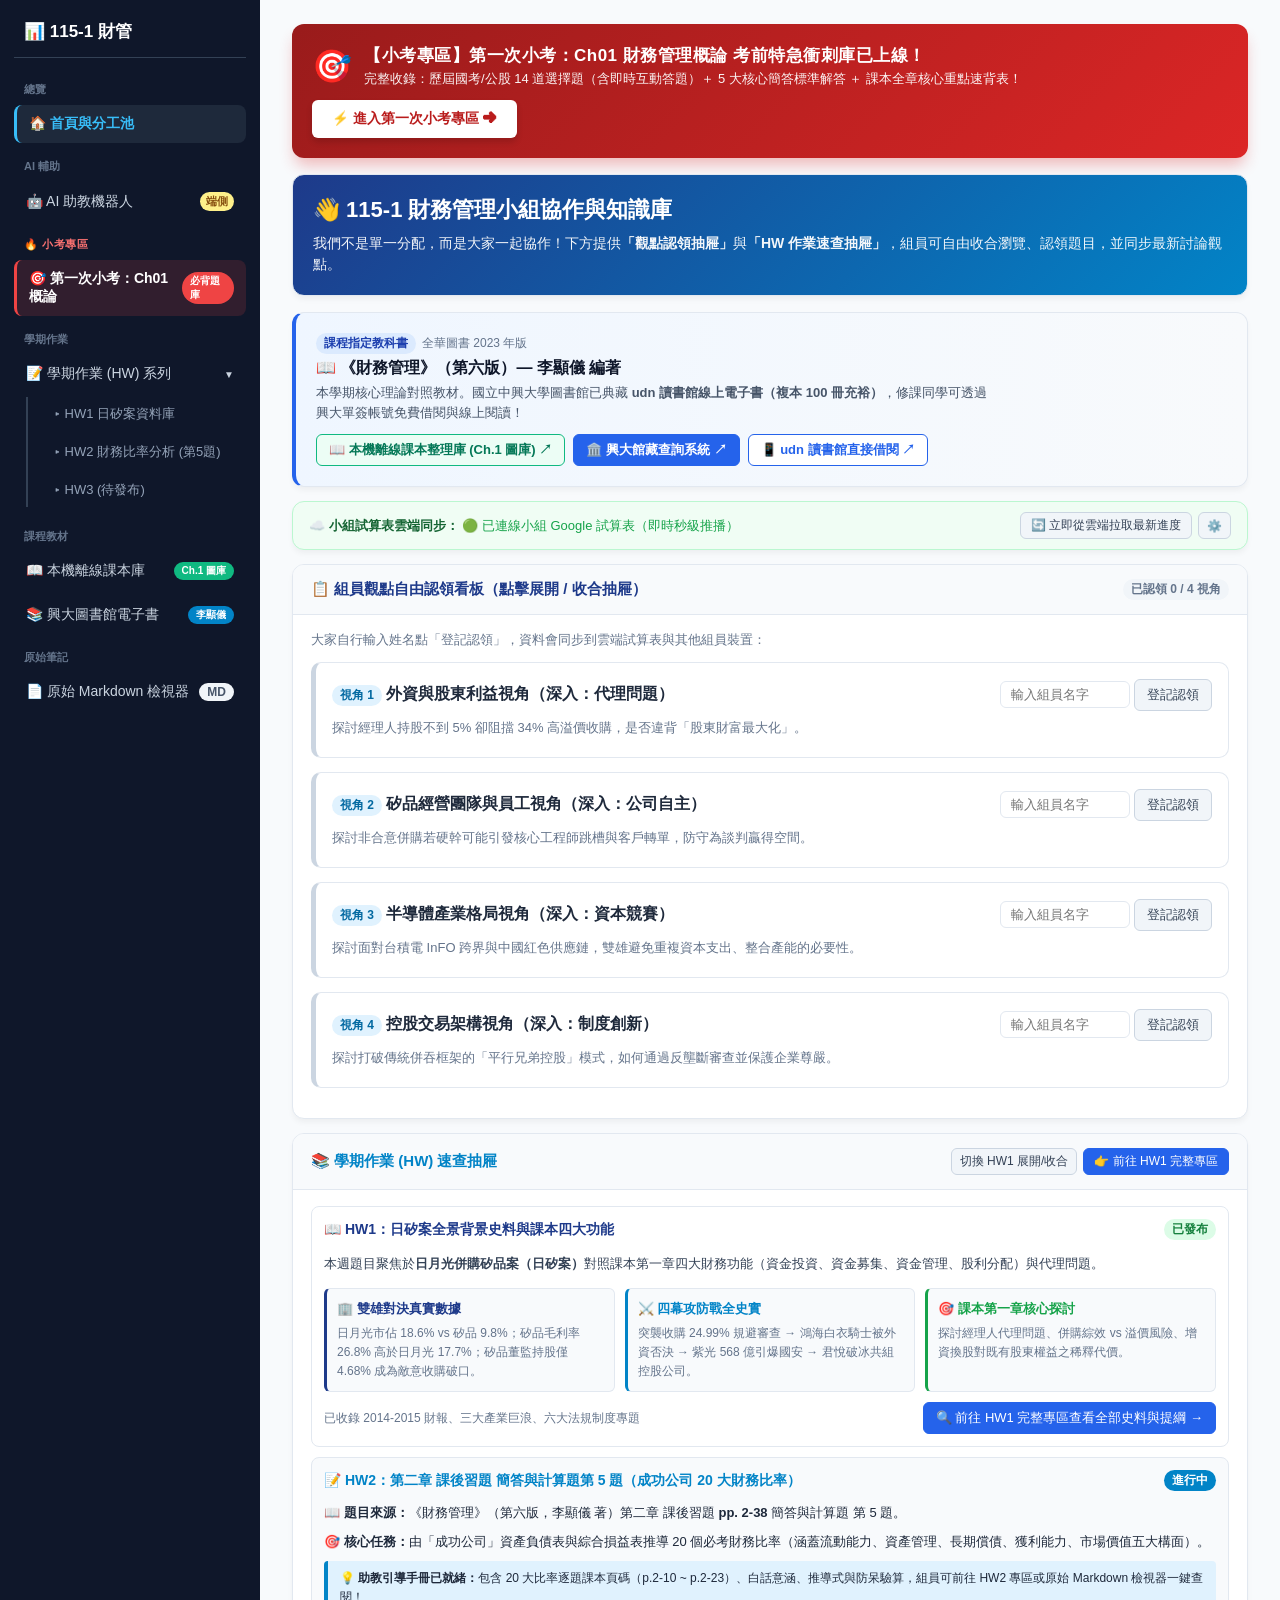
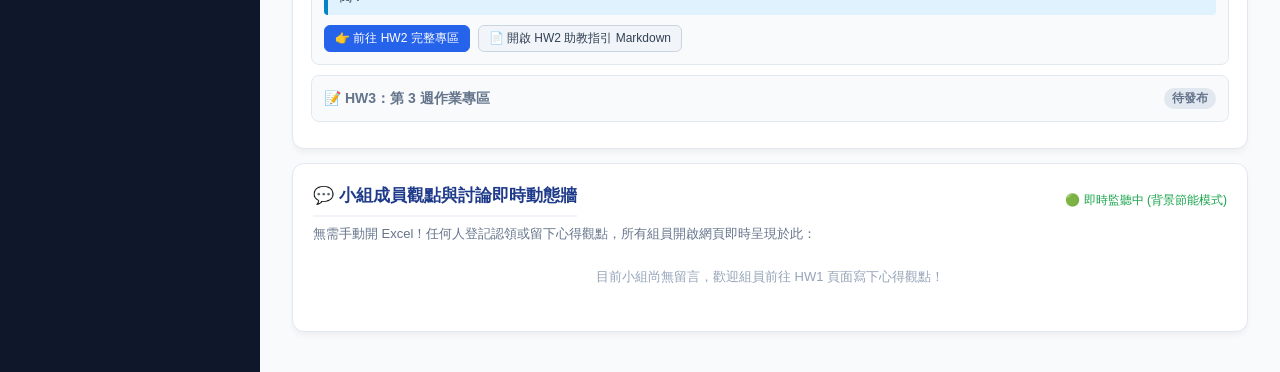
==== commit 1dc0c276: "feat(hw2): add Ch2 ratio analysis guide and update HW drawer in dashboard" ====
--- a/index.html
+++ b/index.html
@@ -452,7 +452,7 @@
     
     <div class="dropdown-content show" id="hw-dropdown-menu">
       <a class="dropdown-sub-item" id="sub-hw1" onclick="switchHw('hw1')">▸ HW1 日矽案資料庫</a>
-      <a class="dropdown-sub-item" id="sub-hw2" onclick="switchHw('hw2')">▸ HW2 (待發布)</a>
+      <a class="dropdown-sub-item" id="sub-hw2" onclick="switchHw('hw2')">▸ HW2 財務比率分析 (第5題)</a>
       <a class="dropdown-sub-item" id="sub-hw3" onclick="switchHw('hw3')">▸ HW3 (待發布)</a>
     </div>
   </div>
@@ -462,7 +462,7 @@
     <option value="" disabled>📂 切換頁面 / 小考 / 作業...</option>
     <option value="quiz1" selected>🎯 第一次小考：Ch01 財務管理概論（14題庫+5簡答+重點）</option>
     <option value="hw1">HW1 日矽案資料庫</option>
-    <option value="hw2">HW2 (待發布)</option>
+    <option value="hw2">HW2 財務比率分析 (第5題)</option>
     <option value="hw3">HW3 (待發布)</option>
     <option value="md-viewer">📄 原始 Markdown 檢視器</option>
     <option value="textbook.html">📖 本機離線課本整理庫 (Ch.1 圖庫)</option>
@@ -751,13 +751,21 @@
         </details>
 
         <!-- HW2 抽屜 -->
-        <details style="background: #f8fafc; border: 1px solid var(--border); margin-bottom: 10px;">
-          <summary style="font-size: 14px; font-weight: 600; color: #64748b; display: flex; justify-content: space-between; align-items: center; cursor: pointer;">
-            <span>📝 HW2：第 2 週作業專區</span>
-            <span class="badge" style="background:#e2e8f0; color:#64748b;">待發布</span>
+        <details id="home-hw2-details" style="background: #f8fafc; border: 1px solid var(--border); margin-bottom: 10px;" open>
+          <summary style="font-size: 14px; font-weight: 600; color: #0284c7; display: flex; justify-content: space-between; align-items: center; cursor: pointer;">
+            <span>📝 HW2：第二章 課後習題 簡答與計算題第 5 題（成功公司 20 大財務比率）</span>
+            <span class="badge" style="background:#0284c7; color:#ffffff;">進行中</span>
           </summary>
-          <div style="padding-top: 10px; font-size: 13px; color: var(--text-muted);">
-            本週題目尚未發布。等出題後，資料與背景將同步更新！亦可點選側邊欄直達 HW2 專屬頁面。
+          <div style="padding-top: 12px; font-size: 13px; color: var(--text-main); line-height: 1.6;">
+            <p style="margin: 0 0 8px 0;"><b>📖 題目來源：</b>《財務管理》（第六版，李顯儀 著）第二章 課後習題 <b>pp. 2-38</b> 簡答與計算題 第 5 題。</p>
+            <p style="margin: 0 0 8px 0;"><b>🎯 核心任務：</b>由「成功公司」資產負債表與綜合損益表推導 20 個必考財務比率（涵蓋流動能力、資產管理、長期償債、獲利能力、市場價值五大構面）。</p>
+            <div style="background: #e0f2fe; border-left: 4px solid #0284c7; padding: 8px 12px; border-radius: 4px; margin-bottom: 10px; font-size: 12px;">
+              💡 <b>助教引導手冊已就緒：</b>包含 20 大比率逐題課本頁碼（p.2-10 ~ p.2-23）、白話意涵、推導式與防呆驗算，組員可前往 HW2 專區或原始 Markdown 檢視器一鍵查閱！
+            </div>
+            <div style="display: flex; gap: 8px; flex-wrap: wrap;">
+              <button class="btn btn-primary" style="font-size: 12px; padding: 4px 10px;" onclick="switchHw('hw2')">👉 前往 HW2 完整專區</button>
+              <button class="btn" style="font-size: 12px; padding: 4px 10px;" onclick="switchSection(document.getElementById('nav-md-viewer'), 'md-viewer'); loadMarkdownDoc('hw2_collab');">📄 開啟 HW2 助教指引 Markdown</button>
+            </div>
           </div>
         </details>
 
@@ -1243,6 +1251,8 @@
         <button class="btn" id="btn-md-3" onclick="loadMarkdownDoc('academic_agent')">作業 SOP 與自我檢測守則</button>
         <button class="btn" id="btn-md-4" onclick="loadMarkdownDoc('template')">標準作業公版模板</button>
         <button class="btn" id="btn-md-5" onclick="loadMarkdownDoc('ethan_sub')" style="border-color: #10b981; color: #047857; font-weight: 700;">📝 HW1 第 1 組整組繳交定稿 (含揭露表)</button>
+        <button class="btn" id="btn-md-6" onclick="loadMarkdownDoc('hw2_collab')" style="border-color: #0284c7; color: #0369a1; font-weight: 700;">💡 HW2 助教引導手冊（20題詳解）</button>
+        <button class="btn" id="btn-md-7" onclick="loadMarkdownDoc('hw2_req')" style="border-color: #6366f1; color: #4338ca; font-weight: 600;">📋 HW2 題目與數據規格</button>
       </div>
 
       <div style="display: flex; justify-content: space-between; align-items: center; margin-bottom: 10px;">
@@ -1659,13 +1669,524 @@
 | **自主聲明與原創性承諾** | 本份作業之核心論點、法律攻防分析與政經輿論戰術洞察，**均源自第 1 組組員（陳皇秀、鄧昕庭、黃宥霖）親自思考並發表於討論牆之原創觀點（已百分之百原字句還原呈現）**；AI 僅作為文獻數據檢索、協作平台搭建、格式排版與 Markdown 整合工具。 |
 
     </script>
+
+    <script type="text/markdown" id="raw-md-hw2_collab" data-title="HOMEWORK/HW2/02_AGENT_COLLAB/HW2_RATIO_ANALYSIS_GUIDE.md">
+# 115-1 財務管理 HW2：第二章財務報表分析（簡答與計算題第 5 題）助教指引手冊
+
+> **本手冊定位**：本文件為 115-1 財務管理課程之**觀念推導與引導式學習指引**。  
+> 旨在協助組員掌握財務報表勾稽、指標意義與推導步驟，嚴格杜絕未經理解之無腦抄襲。  
+> 每一題均附上**課本對照頁碼**、**指標核心意涵（白話解讀）**、**推導架構**與**數值代入提示**。
+
+---
+
+## 📖 課本對照出處與題組資訊
+
+* **教科書版本**：《財務管理》（第六版，李顯儀 著）
+* **出處頁碼**：
+  * **題目出處**：第二章 課後習題 pp. 2-38「二、簡答與計算題」基礎題 第 5 題
+  * **課本章節**：第二章 財務報表分析（pp. 2-1 ～ 2-38）
+* **題目要求**：利用成功公司「資產負債表（財務狀況表）」與「綜合損益表」及補充條件，推導計算 20 個財務分析比率。
+
+---
+
+## 📊 一、 原始財務報表與條件檢視（嚴格核對基準）
+
+> 💡 **助教提醒**：在動手算任何比率之前，第一步永遠是「核對會計等式」與「確認流量/存量單位」！
+
+### 1. 成功公司資產負債表（單位：萬元）
+```
+【資產方】
+  現金                $650
+  應收帳款          $1,250
+  存貨                $850
+  -------------------------
+  流動資產合計      $2,750
+  固定資產            $750
+  其它資產            $250
+  -------------------------
+  非流動資產合計    $1,000
+  =========================
+  資產總計          $3,750
+
+【負債與權益方】
+  應付帳款            $450
+  應計項目            $600
+  -------------------------
+  流動負債合計      $1,050
+  非流動負債合計      $550
+  -------------------------
+  負債合計          $1,600
+  普通股              $950
+  保留盈餘          $1,200
+  -------------------------
+  權益合計          $2,150
+  =========================
+  負債與權益合計    $3,750
+```
+* **驗算會計恆等式**：資產總計 ($3,750$) ＝ 負債合計 ($1,600$) ＋ 股東權益合計 ($2,150$) ＝ $3,750$（完全平衡！）。
+
+### 2. 成功公司綜合損益表（單位：萬元）
+```
+  銷貨淨額（營收淨額）  $5,800
+- 銷貨成本（營收成本）  $3,900
+-----------------------------
+  營業毛利             $1,900
+- 營業費用             $1,050
+-----------------------------
+  營業利益 (EBIT)        $850
+- 利息費用               $250
+-----------------------------
+  稅前收益               $600
+- 所得稅 (20%)           $120
+-----------------------------
+  稅後淨利               $480
+```
+
+### 3. 補充條件解讀
+* **普通股每股市價**：$120$ 元
+* **普通股每股面額**：$10$ 元
+* **普通股股本總額**：$950$ 萬元
+  $$\implies \text{流通在外普通股股數} = \frac{950 \text{ 萬元}}{10 \text{ 元}} = 95 \text{ 萬股}$$
+* **每股發放現金股利**：$3$ 元
+* **其他資訊**：無特別股；本期償還債務本金 $200$ 萬元（此資訊主要供固定負擔或現金流評估，本題 20 大標準比率中請依定義取用相應科目）。
+* **天數基準**：財管教材標準以 **365 天** 為一年基準（本講義同時附上商管 360 天數值供對照）。
+
+---
+
+## 🎯 二、 20 大財務比率逐題引導、推導與課本對照
+
+### ▌類別一：流動性比率 (Liquidity Ratios) —— 短期償債能力
+
+#### (1) 流動比率 (Current Ratio)
+* **課本對照頁碼**：**p. 2-10**
+* **助教白話導讀**：
+  公司在「一年內要變現的資產」，足夠償還「一年內要還的短債」幾次？一般標準建議維持在 2 倍 ($200\%$) 左右較為穩健。
+* **核心推導公式**：
+  $$\text{流動比率} = \frac{\text{流動資產}}{\text{流動負債}}$$
+* **引導計算**：
+  * 流動資產 $= 2,750$ 萬元
+  * 流動負債 $= 1,050$ 萬元
+  * 計算：$\frac{2,750}{1,050} \approx 2.62 \text{ 倍}$（或 $261.90\%$）
+
+#### (2) 速動比率 (Quick Ratio / 酸性測驗 Acid-test)
+* **課本對照頁碼**：**p. 2-10 ～ 2-11**
+* **助教白話導讀**：
+  流動資產裡的「存貨」變現最慢，且可能跌價或滯銷。如果明天債主就上門要錢，扣掉存貨後的「高變現性資產」（現金＋應收款）能不能罩得住短債？
+* **核心推導公式**：
+  $$\text{速動比率} = \frac{\text{流動資產} - \text{存貨}}{\text{流動負債}} = \frac{\text{現金} + \text{應收帳款}}{\text{流動負債}}$$
+* **引導計算**：
+  * 速動資產 $= 2,750 - 850 = 1,900$ 萬元（即 $650 + 1,250 = 1,900$ 萬元）
+  * 計算：$\frac{1,900}{1,050} \approx 1.81 \text{ 倍}$（或 $180.95\%$）
+
+---
+
+### ▌類別二：資產管理比率 (Asset Management Ratios) —— 營運週轉效率
+
+#### (3) 存貨週轉率 (Inventory Turnover)
+* **課本對照頁碼**：**p. 2-12**
+* **助教白話導讀**：
+  倉庫裡的貨品一年可以賣光並補貨進來幾次？週轉率越高代表存貨去化能力越好、不容易積壓呆料。
+* **核心推導公式**：
+  $$\text{存貨週轉率} = \frac{\text{銷貨成本}}{\text{期末存貨}}$$
+  *(註：財管學界公認以「銷貨成本」配對「存貨」最為嚴謹，因兩者皆為成本計價；少數實務若採銷貨淨額計算，請見補充。)*
+* **引導計算**：
+  * 銷貨成本 $= 3,900$ 萬元，存貨 $= 850$ 萬元
+  * 計算：$\frac{3,900}{850} \approx 4.59 \text{ 次}$（若以營收計算則為 $5,800 / 850 \approx 6.82$ 次）
+
+#### (4) 存貨平均銷貨天數 (Days Sales of Inventory, DSI)
+* **課本對照頁碼**：**p. 2-12 ～ 2-13**
+* **助教白話導讀**：
+  一件商品從進貨到賣出去，平均要在倉庫躺幾天？
+* **核心推導公式**：
+  $$\text{存貨平均銷貨天數} = \frac{365 \text{ 天}}{\text{存貨週轉率}}$$
+* **引導計算**：
+  * 計算：$\frac{365}{4.588} \approx 79.55 \text{ 天}$（若學校教授以 360 天教學，則為 $\frac{360}{4.588} \approx 78.46$ 天）
+
+#### (5) 應收帳款週轉率 (Accounts Receivable Turnover)
+* **課本對照頁碼**：**p. 2-13**
+* **助教白話導讀**：
+  一年之內，賒銷產生的應收帳款可以收回並重新滾動幾次？
+* **核心推導公式**：
+  $$\text{應收帳款週轉率} = \frac{\text{銷貨淨額}}{\text{期末應收帳款}}$$
+* **引導計算**：
+  * 銷貨淨額 $= 5,800$ 萬元，應收帳款 $= 1,250$ 萬元
+  * 計算：$\frac{5,800}{1,250} = 4.64 \text{ 次}$
+
+#### (6) 應收帳款回收天數 (Days Sales Outstanding, DSO / 平均收現期間)
+* **課本對照頁碼**：**p. 2-13**
+* **助教白話導讀**：
+  把東西賣給客戶之後，平均要等幾天才能真正把白花花的現金收進口袋？
+* **核心推導公式**：
+  $$\text{應收帳款回收天數} = \frac{365 \text{ 天}}{\text{應收帳款週轉率}}$$
+* **引導計算**：
+  * 計算：$\frac{365}{4.64} \approx 78.66 \text{ 天}$（若以 360 天計算則為 $\frac{360}{4.64} \approx 77.59$ 天）
+
+#### (7) 固定資產週轉率 (Fixed Asset Turnover)
+* **課本對照頁碼**：**p. 2-14**
+* **助教白話導讀**：
+  廠房、設備與土地每投資 1 元，能幫公司衝出多少元營業額？衡量廠房產能利用率。
+* **核心推導公式**：
+  $$\text{固定資產週轉率} = \frac{\text{銷貨淨額}}{\text{固定資產}}$$
+* **引導計算**：
+  * 銷貨淨額 $= 5,800$ 萬元，固定資產 $= 750$ 萬元
+  * 計算：$\frac{5,800}{750} \approx 7.73 \text{ 次}$
+
+#### (8) 總資產週轉率 (Total Asset Turnover)
+* **課本對照頁碼**：**p. 2-14 ～ 2-15**
+* **助教白話導讀**：
+  公司手中的所有資源（流動＋非流動資產），一年能轉動創造出幾倍的業績？是杜邦分析三大支柱之一。
+* **核心推導公式**：
+  $$\text{總資產週轉率} = \frac{\text{銷貨淨額}}{\text{資產總計}}$$
+* **引導計算**：
+  * 銷貨淨額 $= 5,800$ 萬元，資產總計 $= 3,750$ 萬元
+  * 計算：$\frac{5,800}{3,750} \approx 1.55 \text{ 次}$（精確值約 $1.5467$）
+
+---
+
+### ▌類別三：長期償債能力（負債管理）比率 (Debt Management Ratios)
+
+#### (9) 負債比率 (Debt Ratio)
+* **課本對照頁碼**：**p. 2-16**
+* **助教白話導讀**：
+  公司的資產裡面，有多少百分比是靠跟銀行或債權人借錢來的？比例過高代表財務槓桿與財務危機風險較大。
+* **核心推導公式**：
+  $$\text{負債比率} = \frac{\text{負債合計}}{\text{資產總計}}$$
+* **引導計算**：
+  * 負債合計 $= 1,600$ 萬元，資產總計 $= 3,750$ 萬元
+  * 計算：$\frac{1,600}{3,750} \approx 42.67\%$（或 $0.4267$）
+
+#### (10) 利息賺得倍數 (Times Interest Earned, TIE / 利息保障倍數)
+* **課本對照頁碼**：**p. 2-16 ～ 2-17**
+* **助教白話導讀**：
+  本業賺到的息稅前利潤 (EBIT)，夠不夠應付借款利息？倍數若小於 1 代表本業連利息都付不出來，面臨違約倒閉危機！
+* **核心推導公式**：
+  $$\text{利息賺得倍數} = \frac{\text{EBIT (息稅前利潤)}}{\text{利息費用}} = \frac{\text{營業毛利} - \text{營業費用}}{\text{利息費用}} = \frac{\text{稅前收益} + \text{利息費用}}{\text{利息費用}}$$
+* **引導計算**：
+  * $\text{EBIT} = 1,900 - 1,050 = 850$ 萬元（或稅前收益 $600 + 250 = 850$ 萬元）
+  * 利息費用 $= 250$ 萬元
+  * 計算：$\frac{850}{250} = 3.40 \text{ 倍}$
+
+---
+
+### ▌類別四：獲利能力比率 (Profitability Ratios) —— 獲利水準與報酬
+
+#### (11) 營業毛利率 (Gross Profit Margin)
+* **課本對照頁碼**：**p. 2-18**
+* **助教白話導讀**：
+  產品售價扣掉直接製造成本後，還剩下多少毛利空間？代表產品的定價權與技術競爭力。
+* **核心推導公式**：
+  $$\text{營業毛利率} = \frac{\text{營業毛利}}{\text{銷貨淨額}}$$
+* **引導計算**：
+  * 營業毛利 $= 1,900$ 萬元，銷貨淨額 $= 5,800$ 萬元
+  * 計算：$\frac{1,900}{5,800} \approx 32.76\%$
+
+#### (12) 營業利益率 (Operating Profit Margin)
+* **課本對照頁碼**：**p. 2-18**
+* **助教白話導讀**：
+  扣掉管銷研費用後的本業獲利比率，反映企業核心業務扣除營運成本後的賺錢效率。
+* **核心推導公式**：
+  $$\text{營業利益率} = \frac{\text{營業利益 (EBIT)}}{\text{銷貨淨額}}$$
+* **引導計算**：
+  * 營業利益 $= 850$ 萬元，銷貨淨額 $= 5,800$ 萬元
+  * 計算：$\frac{850}{5,800} \approx 14.66\%$
+
+#### (13) 營業淨利率 / 純益率 (Net Profit Margin)
+* **課本對照頁碼**：**p. 2-18 ～ 2-19**
+* **助教白話導讀**：
+  每一百元營收，在扣完利息和所得稅之後，最後真正留在股東口袋的淨利是多少？
+* **核心推導公式**：
+  $$\text{營業淨利率} = \frac{\text{稅後淨利}}{\text{銷貨淨額}}$$
+* **引導計算**：
+  * 稅後淨利 $= 480$ 萬元，銷貨淨額 $= 5,800$ 萬元
+  * 計算：$\frac{480}{5,800} \approx 8.28\%$
+
+#### (14) 總資產報酬率 (Return on Assets, ROA)
+* **課本對照頁碼**：**p. 2-20**
+* **助教白話導讀**：
+  公司投進去的全部資產（不論是借來的還是股東出的），一年能產生多少淨利？
+* **核心推導公式**：
+  $$\text{ROA} = \frac{\text{稅後淨利}}{\text{資產總計}}$$
+* **引導計算**：
+  * 稅後淨利 $= 480$ 萬元，資產總計 $= 3,750$ 萬元
+  * 計算：$\frac{480}{3,750} = 12.80\%$
+
+#### (15) 權益報酬率 (Return on Equity, ROE / 股東權益報酬率)
+* **課本對照頁碼**：**p. 2-20 ～ 2-21**
+* **助教白話導讀**：
+  股東每出一塊錢資本，一年能換回多少報酬？巴菲特最看重的核心經營指標！
+* **核心推導公式**：
+  $$\text{ROE} = \frac{\text{稅後淨利}}{\text{權益合計}}$$
+* **引導計算**：
+  * 稅後淨利 $= 480$ 萬元，權益合計 $= 2,150$ 萬元
+  * 計算：$\frac{480}{2,150} \approx 22.33\%$
+
+---
+
+### ▌類別五：市場價值比率 (Market Value Ratios) —— 資本市場定價與每股指標
+
+#### (16) 每股盈餘 (Earnings Per Share, EPS)
+* **課本對照頁碼**：**p. 2-22**
+* **助教白話導讀**：
+  公司賺到的稅後淨利，平分給每一股普通股能分得多少錢？
+* **流通在外股數推導**：
+  $$\text{普通股股數} = \frac{\text{普通股股本 } 950 \text{ 萬元}}{\text{每股面額 } 10 \text{ 元}} = 95 \text{ 萬股}$$
+* **核心推導公式**：
+  $$\text{EPS} = \frac{\text{稅後淨利}}{\text{流通在外普通股股數}}$$
+* **引導計算**：
+  * 計算：$\frac{480 \text{ 萬元}}{95 \text{ 萬股}} \approx 5.05 \text{ 元/股}$（精確值約 $5.0526$ 元）
+
+#### (17) 本益比 (Price-to-Earnings Ratio, P/E)
+* **課本對照頁碼**：**p. 2-22 ～ 2-23**
+* **助教白話導讀**：
+  投資人願意用目前獲利的幾倍價格來買這檔股票？反映市場對其未來成長性的預期。
+* **核心推導公式**：
+  $$\text{本益比} = \frac{\text{每股市價}}{\text{每股盈餘 (EPS)}}$$
+* **引導計算**：
+  * 每股市價 $= 120$ 元，$\text{EPS} \approx 5.0526$ 元
+  * 計算：$\frac{120}{5.0526} \approx 23.75 \text{ 倍}$
+
+#### (18) 每股帳面金額 / 每股淨值 (Book Value Per Share, BVPS)
+* **課本對照頁碼**：**p. 2-23**
+* **助教白話導讀**：
+  公司如果明天清算，扣掉負債後剩下的股東淨資產，平分到每一股代表多少資產價值？
+* **核心推導公式**：
+  $$\text{每股帳面金額} = \frac{\text{股東權益合計}}{\text{流通在外普通股股數}}$$
+* **引導計算**：
+  * 股東權益合計 $= 2,150$ 萬元，流通在外股數 $= 95$ 萬股
+  * 計算：$\frac{2,150 \text{ 萬元}}{95 \text{ 萬股}} \approx 22.63 \text{ 元/股}$（精確值約 $22.6316$ 元）
+
+#### (19) 市價淨值比 (Price-to-Book Ratio, P/B)
+* **課本對照頁碼**：**p. 2-23**
+* **助教白話導讀**：
+  市場給予這家公司的股價，相對於會計帳面資產價值的溢價倍數。
+* **核心推導公式**：
+  $$\text{市價淨值比} = \frac{\text{每股市價}}{\text{每股帳面金額}}$$
+* **引導計算**：
+  * 每股市價 $= 120$ 元，每股帳面金額 $\approx 22.6316$ 元
+  * 計算：$\frac{120}{22.6316} \approx 5.30 \text{ 倍}$
+
+#### (20) 現金股利殖利率 (Dividend Yield)
+* **課本對照頁碼**：**p. 2-23**
+* **助教白話導讀**：
+  買進該股票後，光靠每年配發的現金股利，相當於多少趴的年配息報酬率？
+* **核心推導公式**：
+  $$\text{現金股利殖利率} = \frac{\text{每股現金股利}}{\text{每股市價}}$$
+* **引導計算**：
+  * 每股現金股利 $= 3$ 元，每股市價 $= 120$ 元
+  * 計算：$\frac{3}{120} = 2.50\%$
+
+---
+
+## 📌 三、 助教檢核對照表（供組員自我核算檢視）
+
+| 題號 | 財務比率名稱 | 課本公式所在頁碼 | 核心輸入數值 | 標準參考答案 |
+| :---: | :--- | :---: | :--- | :--- |
+| **(1)** | 流動比率 | p. 2-10 | 流動資產 $2,750$ / 流動負債 $1,050$ | **$2.62$ 倍 ($261.90\%$)** |
+| **(2)** | 速動比率 | pp. 2-10~11 | $(2,750 - 850) / 1,050$ | **$1.81$ 倍 ($180.95\%$)** |
+| **(3)** | 存貨週轉率 | p. 2-12 | 銷貨成本 $3,900$ / 存貨 $850$ | **$4.59$ 次** |
+| **(4)** | 存貨平均銷貨天數 | pp. 2-12~13 | $365 / 4.588$ | **$79.55$ 天** *(360天為 $78.46$ 天)* |
+| **(5)** | 應收帳款週轉率 | p. 2-13 | 銷貨淨額 $5,800$ / 應收 $1,250$ | **$4.64$ 次** |
+| **(6)** | 應收帳款回收天數 | p. 2-13 | $365 / 4.64$ | **$78.66$ 天** *(360天為 $77.59$ 天)* |
+| **(7)** | 固定資產週轉率 | p. 2-14 | 銷貨淨額 $5,800$ / 固定資產 $750$ | **$7.73$ 次** |
+| **(8)** | 總資產週轉率 | pp. 2-14~15 | 銷貨淨額 $5,800$ / 資產總計 $3,750$ | **$1.55$ 次** |
+| **(9)** | 負債比率 | p. 2-16 | 負債合計 $1,600$ / 資產總計 $3,750$ | **$42.67\%$** |
+| **(10)** | 利息賺得倍數 | pp. 2-16~17 | EBIT $850$ / 利息費用 $250$ | **$3.40$ 倍** |
+| **(11)** | 營業毛利率 | p. 2-18 | 毛利 $1,900$ / 銷貨淨額 $5,800$ | **$32.76\%$** |
+| **(12)** | 營業利益率 | p. 2-18 | EBIT $850$ / 銷貨淨額 $5,800$ | **$14.66\%$** |
+| **(13)** | 營業淨利率 | pp. 2-18~19 | 稅後淨利 $480$ / 銷貨淨額 $5,800$ | **$8.28\%$** |
+| **(14)** | 總資產報酬率 (ROA) | p. 2-20 | 稅後淨利 $480$ / 資產總計 $3,750$ | **$12.80\%$** |
+| **(15)** | 權益報酬率 (ROE) | pp. 2-20~21 | 稅後淨利 $480$ / 權益合計 $2,150$ | **$22.33\%$** |
+| **(16)** | 每股盈餘 (EPS) | p. 2-22 | 稅後淨利 $480$ / 股數 $95$ 萬股 | **$5.05$ 元/股** |
+| **(17)** | 本益比 (P/E) | pp. 2-22~23 | 市價 $120$ / EPS $5.0526$ | **$23.75$ 倍** |
+| **(18)** | 每股帳面金額 | p. 2-23 | 權益 $2,150$ / 股數 $95$ 萬股 | **$22.63$ 元/股** |
+| **(19)** | 市價淨值比 (P/B) | p. 2-23 | 市價 $120$ / 每股帳面 $22.6316$ | **$5.30$ 倍** |
+| **(20)** | 現金股利殖利率 | p. 2-23 | 每股現金股利 $3$ / 市價 $120$ | **$2.50\%$** |
+
+    </script>
+
+    <script type="text/markdown" id="raw-md-hw2_req" data-title="HOMEWORK/HW2/01_PROMPT/HW2_REQUIREMENT_AND_DATA.md">
+# 財務管理作業 HW2：第二章 課後習題 簡答與計算題第 5 題
+
+## 一、 作業指引與課本對照
+* **課程名稱**：115-1 財務管理
+* **作業範圍**：教科書（李顯儀 著《財務管理》第六版）第二章 課後習題 pp. 2-38「二、簡答與計算題」基礎題 第 5 題。
+* **主要目的**：本作業旨在透過一家典型公司（成功公司）之資產負債表與綜合損益表，掌握五大類財務分析比率之經濟意涵、計算公式及跨表勾稽關係。
+
+---
+
+## 二、 成功公司財務報表與基本資訊
+
+### 1. 資產負債表（財務狀況表）（單位：萬元）
+| 資產項目 | 金額 | 負債與權益項目 | 金額 |
+| :--- | :---: | :--- | :---: |
+| **流動資產** | | **流動負債** | |
+| 現金 | 650 | 應付帳款 | 450 |
+| 應收帳款 | 1,250 | 應計項目 | 600 |
+| 存貨 | 850 | **流動負債合計** | **1,050** |
+| **流動資產合計** | **2,750** | **非流動負債合計** | **550** |
+| 固定資產 | 750 | **負債合計** | **1,600** |
+| 其它資產 | 250 | 普通股（面額10元） | 950 |
+| **非流動資產合計** | **1,000** | 保留盈餘 | 1,200 |
+| | | **權益合計** | **2,150** |
+| **資產合計** | **3,750** | **負債與權益合計** | **3,750** |
+
+### 2. 綜合損益表（單位：萬元）
+| 項目 | 金額 |
+| :--- | :---: |
+| 銷貨淨額（營收淨額） | 5,800 |
+| 銷貨成本（營收成本） | 3,900 |
+| **營業毛利** | **1,900** |
+| 營業費用 | 1,050 |
+| **利息費用** | **250** |
+| **稅前收益** | **600** |
+| 所得稅（20%） | 120 |
+| **稅後淨利** | **480** |
+
+### 3. 補充條件
+* 普通股每股市價：$120$ 元
+* 普通股每股面額：$10$ 元，股本 $950$ 萬元
+* 每股發放現金股利：$3$ 元
+* 無發行特別股
+* 該年需付 $200$ 萬元的債務本金
+* 所得稅率為 $20\%$
+
+---
+
+## 三、 作業要求：計算下列 20 種財務分析比率
+
+請依序寫出計算公式、說明其財務意義、代入數字並計算出結果：
+
+1. **流動比率**
+2. **速動比率**
+3. **存貨週轉率**
+4. **存貨平均銷貨天數**
+5. **應收帳款週轉率**
+6. **應收帳款回收天數**
+7. **固定資產週轉率**
+8. **總資產週轉率**
+9. **負債比率**
+10. **利息賺得倍數**
+11. **營業毛利率**
+12. **營業利益率**
+13. **營業淨利率**
+14. **總資產報酬率**
+15. **權益報酬率**
+16. **每股盈餘**
+17. **本益比**
+18. **每股帳面金額**
+19. **市價淨值比**
+20. **現金股利殖利率**
+
+    </script>
   </section>
 
   <!-- 4. HW2 & HW3 SECTION -->
   <section id="sec-hw2" class="content-section">
+    <div class="card" style="background: linear-gradient(135deg, #0369a1, #0284c7, #38bdf8); color: white; padding: 22px 24px; border-radius: 12px; margin-bottom: 20px;">
+      <div style="display: inline-flex; align-items: center; gap: 6px; background: rgba(255,255,255,0.2); padding: 4px 10px; border-radius: 20px; font-size: 12px; font-weight: 700; margin-bottom: 8px;">
+        <span>📖 第二章 財務報表分析</span> • <span>課後習題 pp. 2-38 第 5 題</span> • <span>20 大財務比率全套檢核</span>
+      </div>
+      <h1 style="margin: 0 0 8px 0; font-size: 24px; color: #ffffff;">📝 HW2 財務比率分析引導專區</h1>
+      <p style="margin: 0; opacity: 0.95; font-size: 14px; line-height: 1.6; max-width: 850px;">
+        本週作業為經典「成功公司」綜合財報分析題。為協助組員徹底搞懂五大維度（短期償債、營運效率、長期槓桿、獲利回報、市場評價），助教已整理<b>全題課本出處頁碼（p. 2-10 ～ p. 2-23）</b>、<b>白話經濟意涵</b>、<b>推導步驟</b>與<b>嚴格數值核對</b>，杜絕未理解之抄襲！
+      </p>
+    </div>
+
+    <!-- 原始資料快速卡 -->
+    <div class="card" style="margin-bottom: 20px;">
+      <div style="display: flex; justify-content: space-between; align-items: center; flex-wrap: wrap; gap: 10px; margin-bottom: 12px;">
+        <h3 style="margin: 0; font-size: 17px; color: #0369a1;">📊 成功公司原始財務報表（單位：萬元）</h3>
+        <span class="badge" style="background:#e0f2fe; color:#0369a1;">課本 pp. 2-38 基礎題第 5 題</span>
+      </div>
+      <div style="display: grid; grid-template-columns: repeat(auto-fit, minmax(300px, 1fr)); gap: 16px;">
+        <!-- 資產負債表 -->
+        <div style="background: #f8fafc; border: 1px solid var(--border); border-radius: 8px; padding: 12px;">
+          <h4 style="margin: 0 0 8px 0; font-size: 14px; color: #334155;">🏛️ 資產負債表（存量觀念）</h4>
+          <table style="width: 100%; font-size: 12px; border-collapse: collapse;">
+            <tr style="border-bottom: 1px solid #e2e8f0;"><td style="padding: 3px;">現金 / 應收 / 存貨</td><td style="text-align: right;">650 / 1,250 / 850</td></tr>
+            <tr style="border-bottom: 1px solid #e2e8f0; font-weight: 700; color: #0284c7;"><td style="padding: 3px;">流動資產合計</td><td style="text-align: right;">2,750</td></tr>
+            <tr style="border-bottom: 1px solid #e2e8f0;"><td style="padding: 3px;">固定資產 / 其它資產</td><td style="text-align: right;">750 / 250</td></tr>
+            <tr style="border-bottom: 1px solid #e2e8f0; font-weight: 700;"><td style="padding: 3px;">非流動資產合計</td><td style="text-align: right;">1,000</td></tr>
+            <tr style="border-bottom: 2px solid #0284c7; font-weight: 800; background: #f0fdf4;"><td style="padding: 4px;">資產總計</td><td style="text-align: right;">3,750</td></tr>
+            <tr style="border-bottom: 1px solid #e2e8f0;"><td style="padding: 3px;">應付帳款 / 應計項目</td><td style="text-align: right;">450 / 600</td></tr>
+            <tr style="border-bottom: 1px solid #e2e8f0; font-weight: 700; color: #ef4444;"><td style="padding: 3px;">流動負債合計</td><td style="text-align: right;">1,050</td></tr>
+            <tr style="border-bottom: 1px solid #e2e8f0;"><td style="padding: 3px;">非流動負債合計</td><td style="text-align: right;">550</td></tr>
+            <tr style="border-bottom: 1px solid #e2e8f0; font-weight: 700;"><td style="padding: 3px;">負債總計</td><td style="text-align: right;">1,600</td></tr>
+            <tr style="border-bottom: 1px solid #e2e8f0;"><td style="padding: 3px;">普通股 (面額10元) / 保留盈餘</td><td style="text-align: right;">950 / 1,200</td></tr>
+            <tr style="border-bottom: 1px solid #e2e8f0; font-weight: 700; color: #10b981;"><td style="padding: 3px;">權益合計</td><td style="text-align: right;">2,150</td></tr>
+            <tr style="border-bottom: 2px solid #0284c7; font-weight: 800; background: #f0fdf4;"><td style="padding: 4px;">負債與權益合計</td><td style="text-align: right;">3,750</td></tr>
+          </table>
+        </div>
+        <!-- 損益表與市場資訊 -->
+        <div style="background: #f8fafc; border: 1px solid var(--border); border-radius: 8px; padding: 12px;">
+          <h4 style="margin: 0 0 8px 0; font-size: 14px; color: #334155;">📈 綜合損益表（流量觀念）</h4>
+          <table style="width: 100%; font-size: 12px; border-collapse: collapse;">
+            <tr style="border-bottom: 1px solid #e2e8f0;"><td style="padding: 3px;">銷貨淨額 (營收)</td><td style="text-align: right;">5,800</td></tr>
+            <tr style="border-bottom: 1px solid #e2e8f0;"><td style="padding: 3px;">銷貨成本</td><td style="text-align: right;">3,900</td></tr>
+            <tr style="border-bottom: 1px solid #e2e8f0; font-weight: 700; color: #0284c7;"><td style="padding: 3px;">營業毛利</td><td style="text-align: right;">1,900</td></tr>
+            <tr style="border-bottom: 1px solid #e2e8f0;"><td style="padding: 3px;">營業費用</td><td style="text-align: right;">1,050</td></tr>
+            <tr style="border-bottom: 1px solid #e2e8f0; font-weight: 700; color: #f59e0b;"><td style="padding: 3px;">營業利益 (EBIT)</td><td style="text-align: right;">850</td></tr>
+            <tr style="border-bottom: 1px solid #e2e8f0;"><td style="padding: 3px;">利息費用</td><td style="text-align: right;">250</td></tr>
+            <tr style="border-bottom: 1px solid #e2e8f0; font-weight: 700;"><td style="padding: 3px;">稅前收益</td><td style="text-align: right;">600</td></tr>
+            <tr style="border-bottom: 1px solid #e2e8f0;"><td style="padding: 3px;">所得稅 (20%)</td><td style="text-align: right;">120</td></tr>
+            <tr style="border-bottom: 2px solid #10b981; font-weight: 800; color: #047857; background: #ecfdf5;"><td style="padding: 4px;">稅後淨利</td><td style="text-align: right;">480</td></tr>
+          </table>
+          <div style="margin-top: 10px; padding: 8px; background: #fff; border: 1px dashed #cbd5e1; border-radius: 6px; font-size: 11px;">
+            <b>💡 股本與市場行情推算：</b><br>
+            • 普通股市價： 元 ｜ 每股面額： 元<br>
+            • 流通股數 ＝ 950 萬 / 10 ＝ <b>95 萬股</b><br>
+            • 每股現金股利： 元 ｜ 所得稅率：20%
+          </div>
+        </div>
+      </div>
+    </div>
+
+    <!-- 20 比率速覽與助教指引檢視切換 -->
     <div class="card">
-      <h2>📝 HW2 作業專區</h2>
-      <p style="color: var(--text-muted);">本週題目尚未發布。等出題後，資料與背景將同步更新！</p>
+      <div style="display: flex; justify-content: space-between; align-items: center; flex-wrap: wrap; gap: 8px; margin-bottom: 14px;">
+        <h3 style="margin: 0; font-size: 17px;">🎯 20 大財務比率：課本頁碼、公式與推導速查</h3>
+        <div style="display: flex; gap: 8px;">
+          <button class="btn btn-primary" onclick="switchSection(document.getElementById('nav-md-viewer'), 'md-viewer'); loadMarkdownDoc('hw2_collab');">📄 開啟 Markdown 完整指引手冊</button>
+          <a class="btn" href="textbook.html" target="_blank">📖 開啟課本離線圖庫</a>
+        </div>
+      </div>
+      
+      <div style="overflow-x: auto;">
+        <table style="width: 100%; border-collapse: collapse; font-size: 13px;">
+          <thead>
+            <tr style="background: #f1f5f9; border-bottom: 2px solid #cbd5e1; text-align: left;">
+              <th style="padding: 8px;">題號</th>
+              <th style="padding: 8px;">比率名稱</th>
+              <th style="padding: 8px;">課本頁碼</th>
+              <th style="padding: 8px;">推導計算公式</th>
+              <th style="padding: 8px;">成功公司代入值</th>
+              <th style="padding: 8px;">標準答案</th>
+            </tr>
+          </thead>
+          <tbody>
+            <tr style="border-bottom: 1px solid #e2e8f0;"><td>(1)</td><td><b>流動比率</b></td><td>p. 2-10</td><td>流動資產 / 流動負債</td><td>2,750 / 1,050</td><td><b>2.62 倍 (261.90%)</b></td></tr>
+            <tr style="border-bottom: 1px solid #e2e8f0; background: #f8fafc;"><td>(2)</td><td><b>速動比率</b></td><td>pp. 2-10~11</td><td>(流動資產 - 存貨) / 流動負債</td><td>(2,750 - 850) / 1,050</td><td><b>1.81 倍 (180.95%)</b></td></tr>
+            <tr style="border-bottom: 1px solid #e2e8f0;"><td>(3)</td><td><b>存貨週轉率</b></td><td>p. 2-12</td><td>銷貨成本 / 存貨</td><td>3,900 / 850</td><td><b>4.59 次</b></td></tr>
+            <tr style="border-bottom: 1px solid #e2e8f0; background: #f8fafc;"><td>(4)</td><td><b>存貨平均銷貨天數</b></td><td>pp. 2-12~13</td><td>365 / 存貨週轉率</td><td>365 / 4.588</td><td><b>79.55 天</b> (360天為 78.46天)</td></tr>
+            <tr style="border-bottom: 1px solid #e2e8f0;"><td>(5)</td><td><b>應收帳款週轉率</b></td><td>p. 2-13</td><td>銷貨淨額 / 應收帳款</td><td>5,800 / 1,250</td><td><b>4.64 次</b></td></tr>
+            <tr style="border-bottom: 1px solid #e2e8f0; background: #f8fafc;"><td>(6)</td><td><b>應收帳款回收天數</b></td><td>p. 2-13</td><td>365 / 應收帳款週轉率</td><td>365 / 4.64</td><td><b>78.66 天</b> (360天為 77.59天)</td></tr>
+            <tr style="border-bottom: 1px solid #e2e8f0;"><td>(7)</td><td><b>固定資產週轉率</b></td><td>p. 2-14</td><td>銷貨淨額 / 固定資產</td><td>5,800 / 750</td><td><b>7.73 次</b></td></tr>
+            <tr style="border-bottom: 1px solid #e2e8f0; background: #f8fafc;"><td>(8)</td><td><b>總資產週轉率</b></td><td>pp. 2-14~15</td><td>銷貨淨額 / 資產總計</td><td>5,800 / 3,750</td><td><b>1.55 次</b></td></tr>
+            <tr style="border-bottom: 1px solid #e2e8f0;"><td>(9)</td><td><b>負債比率</b></td><td>p. 2-16</td><td>負債合計 / 資產總計</td><td>1,600 / 3,750</td><td><b>42.67%</b></td></tr>
+            <tr style="border-bottom: 1px solid #e2e8f0; background: #f8fafc;"><td>(10)</td><td><b>利息賺得倍數</b></td><td>pp. 2-16~17</td><td>EBIT / 利息費用</td><td>850 / 250</td><td><b>3.40 倍</b></td></tr>
+            <tr style="border-bottom: 1px solid #e2e8f0;"><td>(11)</td><td><b>營業毛利率</b></td><td>p. 2-18</td><td>營業毛利 / 銷貨淨額</td><td>1,900 / 5,800</td><td><b>32.76%</b></td></tr>
+            <tr style="border-bottom: 1px solid #e2e8f0; background: #f8fafc;"><td>(12)</td><td><b>營業利益率</b></td><td>p. 2-18</td><td>營業利益 (EBIT) / 銷貨淨額</td><td>850 / 5,800</td><td><b>14.66%</b></td></tr>
+            <tr style="border-bottom: 1px solid #e2e8f0;"><td>(13)</td><td><b>營業淨利率</b></td><td>pp. 2-18~19</td><td>稅後淨利 / 銷貨淨額</td><td>480 / 5,800</td><td><b>8.28%</b></td></tr>
+            <tr style="border-bottom: 1px solid #e2e8f0; background: #f8fafc;"><td>(14)</td><td><b>總資產報酬率 (ROA)</b></td><td>p. 2-20</td><td>稅後淨利 / 資產總計</td><td>480 / 3,750</td><td><b>12.80%</b></td></tr>
+            <tr style="border-bottom: 1px solid #e2e8f0;"><td>(15)</td><td><b>權益報酬率 (ROE)</b></td><td>pp. 2-20~21</td><td>稅後淨利 / 權益合計</td><td>480 / 2,150</td><td><b>22.33%</b></td></tr>
+            <tr style="border-bottom: 1px solid #e2e8f0; background: #f8fafc;"><td>(16)</td><td><b>每股盈餘 (EPS)</b></td><td>p. 2-22</td><td>稅後淨利 / 股數</td><td>480 / 95</td><td><b>5.05 元/股</b></td></tr>
+            <tr style="border-bottom: 1px solid #e2e8f0;"><td>(17)</td><td><b>本益比 (P/E)</b></td><td>pp. 2-22~23</td><td>每股市價 / EPS</td><td>120 / 5.0526</td><td><b>23.75 倍</b></td></tr>
+            <tr style="border-bottom: 1px solid #e2e8f0; background: #f8fafc;"><td>(18)</td><td><b>每股帳面金額</b></td><td>p. 2-23</td><td>權益合計 / 股數</td><td>2,150 / 95</td><td><b>22.63 元/股</b></td></tr>
+            <tr style="border-bottom: 1px solid #e2e8f0;"><td>(19)</td><td><b>市價淨值比 (P/B)</b></td><td>p. 2-23</td><td>每股市價 / 每股帳面</td><td>120 / 22.6316</td><td><b>5.30 倍</b></td></tr>
+            <tr style="background: #f8fafc;"><td>(20)</td><td><b>現金股利殖利率</b></td><td>p. 2-23</td><td>每股現金股利 / 市價</td><td>3 / 120</td><td><b>2.50%</b></td></tr>
+          </tbody>
+        </table>
+      </div>
     </div>
   </section>
   <section id="sec-hw3" class="content-section">
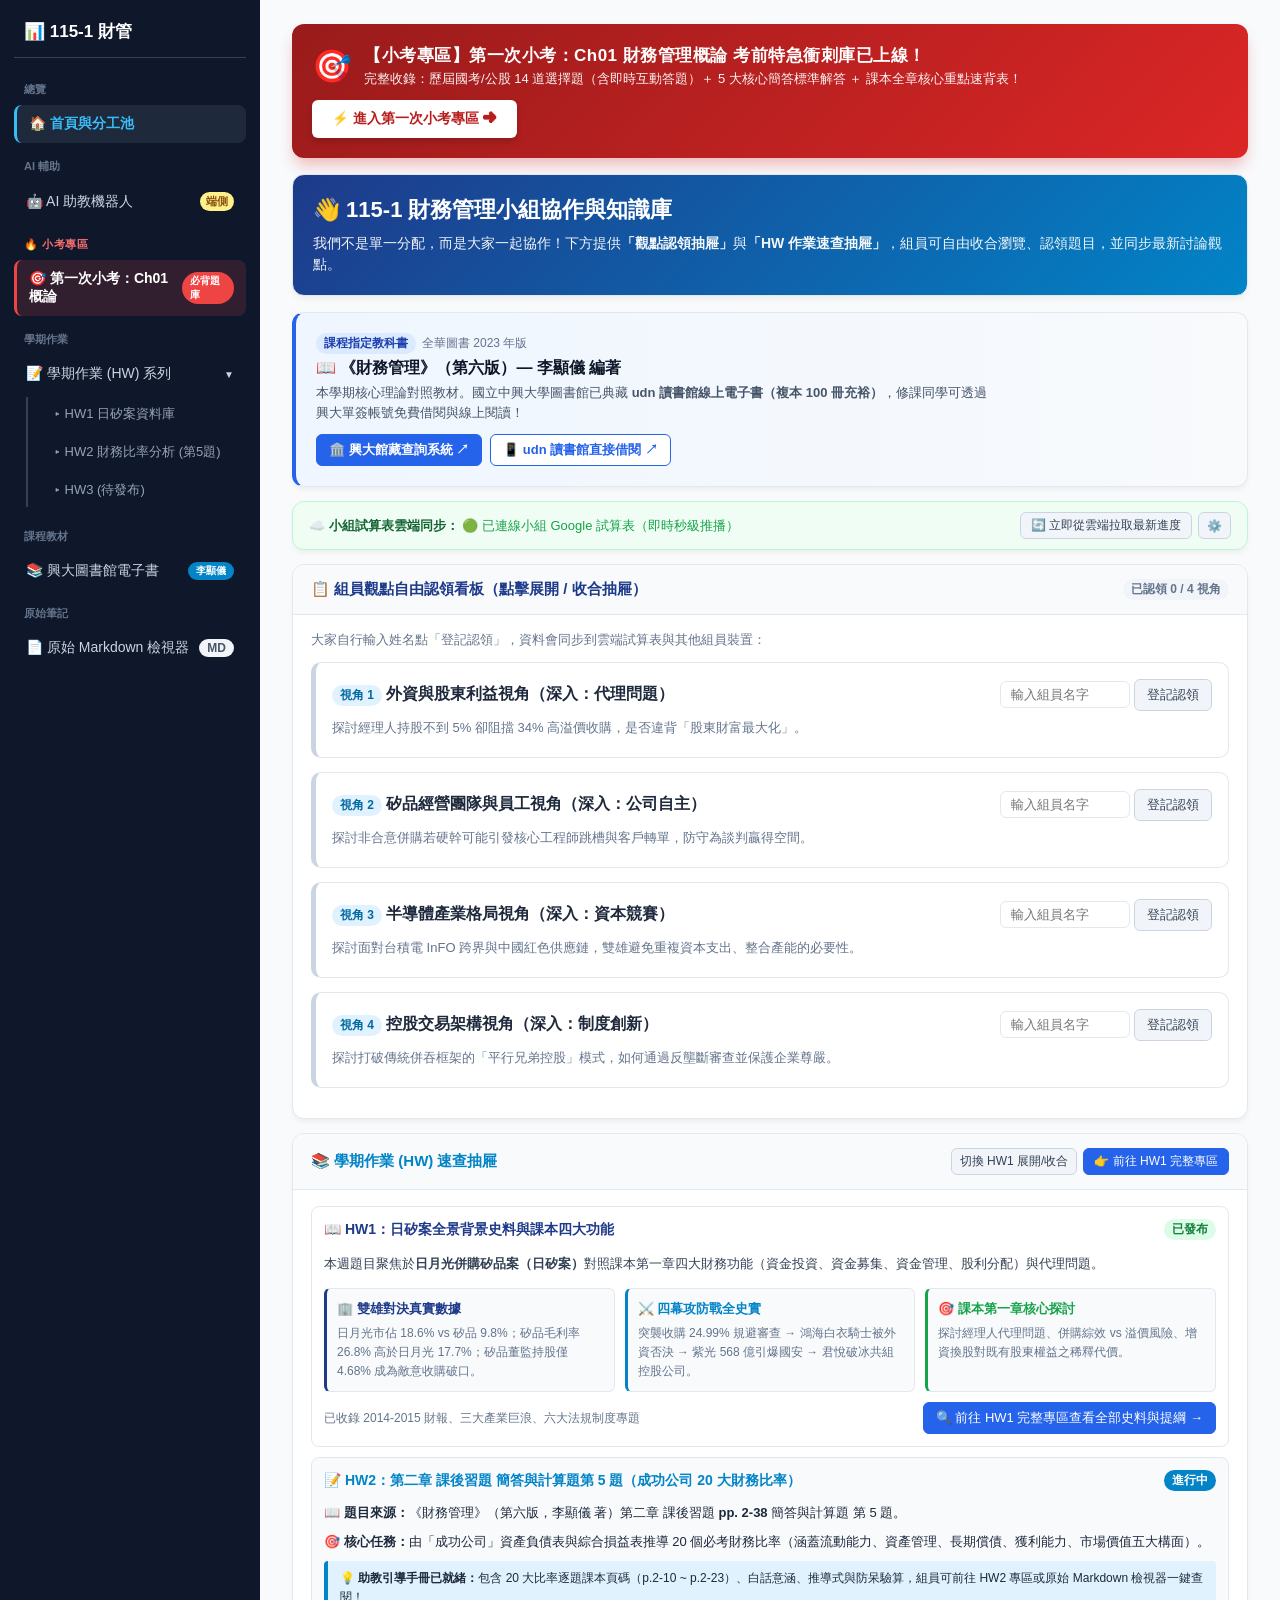
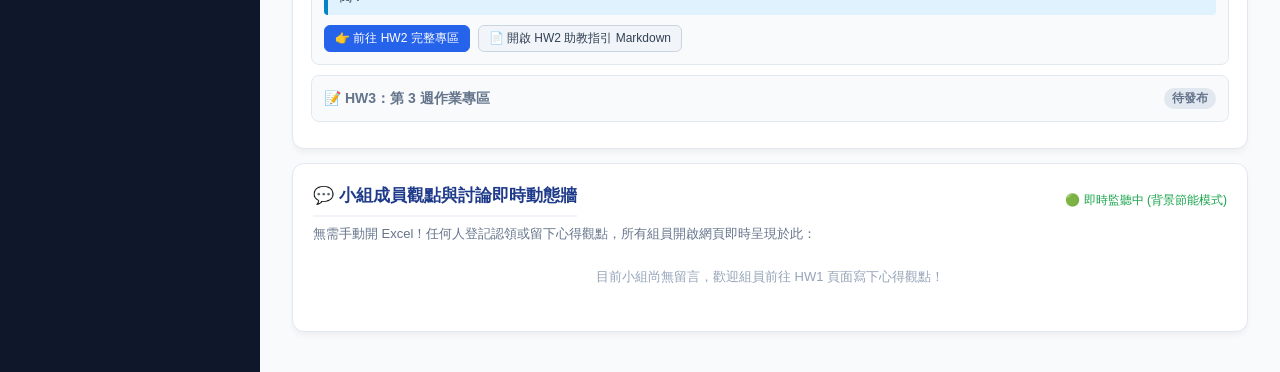
==== commit f0037c23: "refactor(ui): remove textbook offline image gallery links from dashboard" ====
--- a/index.html
+++ b/index.html
@@ -465,15 +465,10 @@
     <option value="hw2">HW2 財務比率分析 (第5題)</option>
     <option value="hw3">HW3 (待發布)</option>
     <option value="md-viewer">📄 原始 Markdown 檢視器</option>
-    <option value="textbook.html">📖 本機離線課本整理庫 (Ch.1 圖庫)</option>
-    <option value="https://nchu.primo.exlibrisgroup.com/discovery/fulldisplay/alma9973925559607976/886NCHU_INST:886NCHU_INST">📚 興大圖書館電子書（李顯儀）</option>
+        <option value="https://nchu.primo.exlibrisgroup.com/discovery/fulldisplay/alma9973925559607976/886NCHU_INST:886NCHU_INST">📚 興大圖書館電子書（李顯儀）</option>
   </select>
 
   <div class="nav-group">課程教材</div>
-  <a class="nav-item" href="./textbook.html" style="text-decoration: none;">
-    <span>📖 本機離線課本庫</span>
-    <span class="badge" style="background:#10b981; color:#fff; font-size:10px;">Ch.1 圖庫</span>
-  </a>
   <a class="nav-item" href="https://nchu.primo.exlibrisgroup.com/discovery/fulldisplay/alma9973925559607976/886NCHU_INST:886NCHU_INST" target="_blank" style="text-decoration: none;">
     <span>📚 興大圖書館電子書</span>
     <span class="badge" style="background:#0284c7; color:#fff; font-size:10px;">李顯儀</span>
@@ -521,9 +516,7 @@
             </div>
           </div>
         </div>
-        <a href="./textbook.html" class="btn" style="text-decoration: none; font-size: 13px; padding: 8px 16px; background: #16a34a; color: white; border: none; font-weight: 600; border-radius: 6px; box-shadow: 0 1px 3px rgba(0,0,0,0.1);">
-          📖 前往離線課本整理庫 & MLX 助教 ➜
-        </a>
+
       </div>
     </div>
 
@@ -610,9 +603,6 @@
           </p>
         </div>
         <div style="display: flex; gap: 8px; flex-wrap: wrap;">
-          <a href="./textbook.html" class="btn" style="text-decoration: none; font-size: 13px; border-color: #10b981; color: #047857; font-weight: 600; display: inline-flex; align-items: center; gap: 5px; background: #ecfdf5;">
-            📖 本機離線課本整理庫 (Ch.1 圖庫) ↗
-          </a>
           <a href="https://nchu.primo.exlibrisgroup.com/discovery/fulldisplay/alma9973925559607976/886NCHU_INST:886NCHU_INST" target="_blank" class="btn btn-primary" style="text-decoration: none; font-size: 13px; font-weight: 600; display: inline-flex; align-items: center; gap: 5px;">
             🏛️ 興大館藏查詢系統 ↗
           </a>
@@ -2147,7 +2137,7 @@
         <h3 style="margin: 0; font-size: 17px;">🎯 20 大財務比率：課本頁碼、公式與推導速查</h3>
         <div style="display: flex; gap: 8px;">
           <button class="btn btn-primary" onclick="switchSection(document.getElementById('nav-md-viewer'), 'md-viewer'); loadMarkdownDoc('hw2_collab');">📄 開啟 Markdown 完整指引手冊</button>
-          <a class="btn" href="textbook.html" target="_blank">📖 開啟課本離線圖庫</a>
+
         </div>
       </div>
       
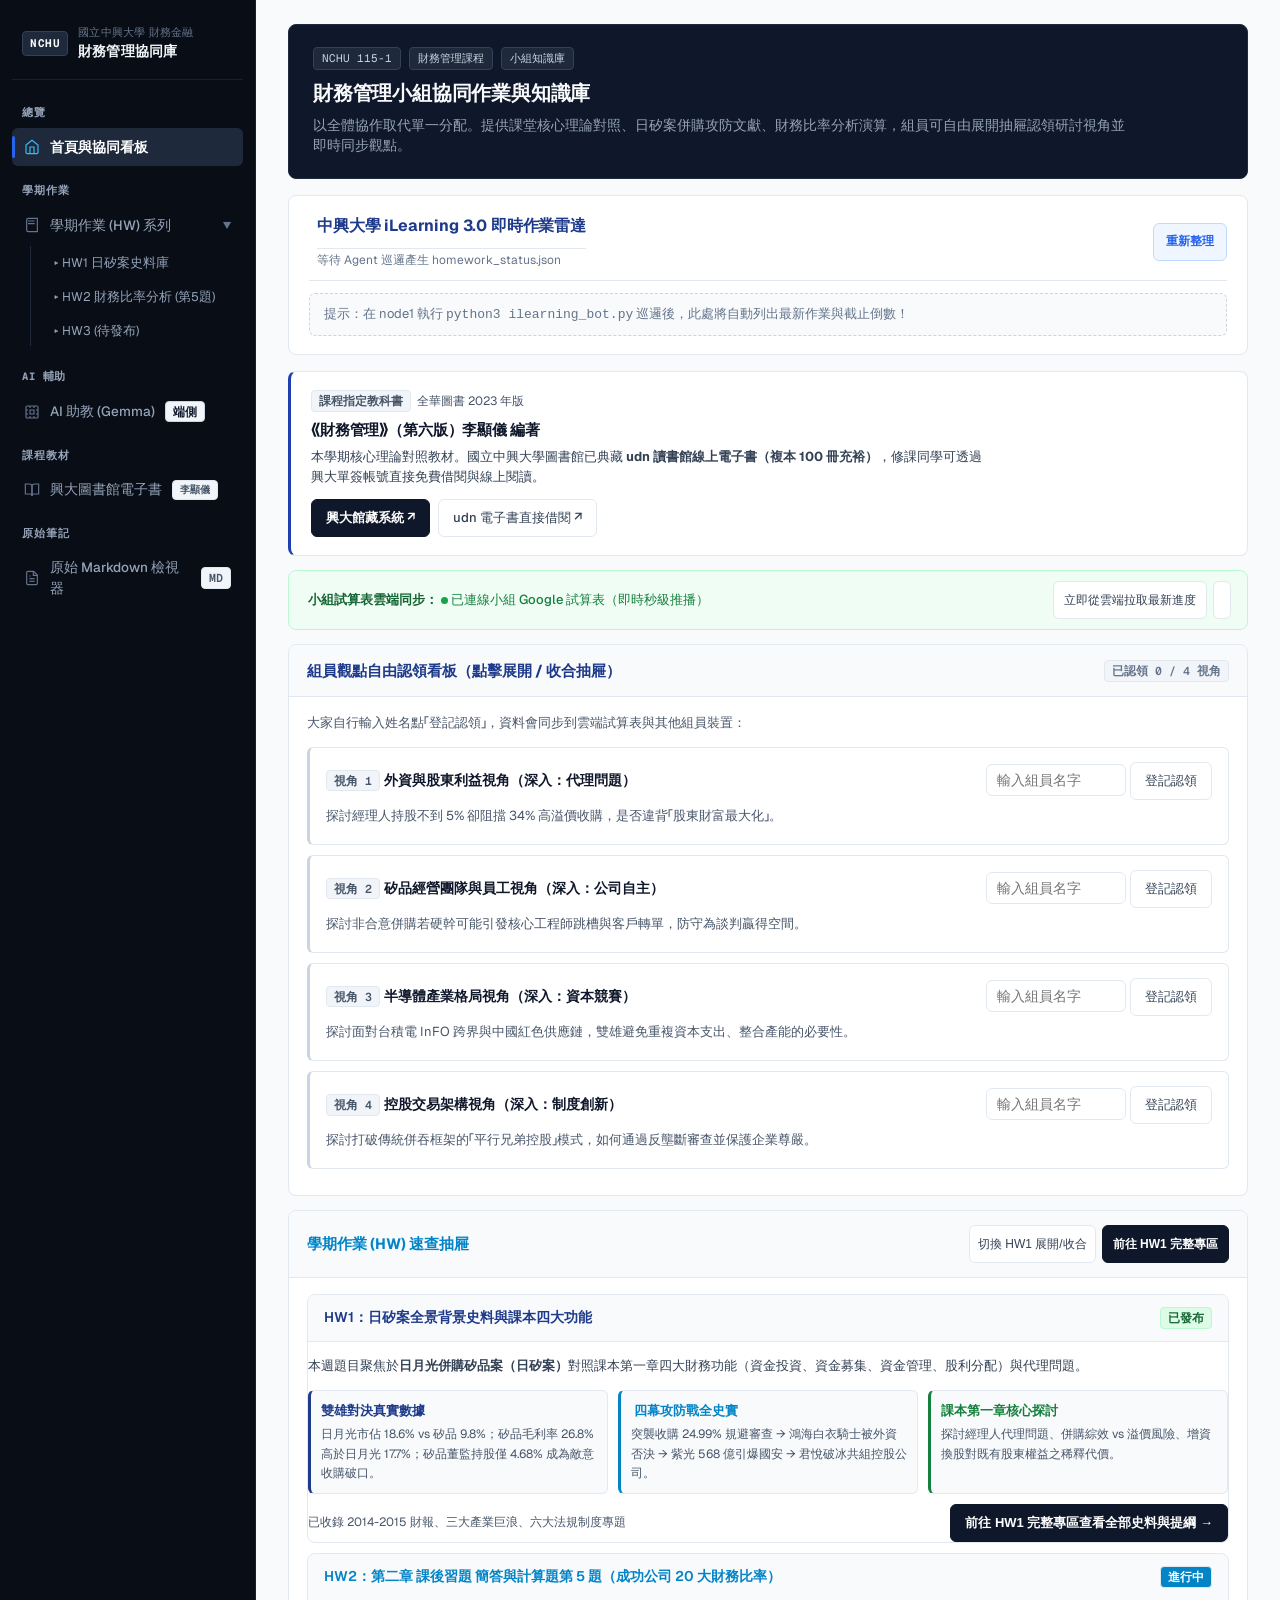
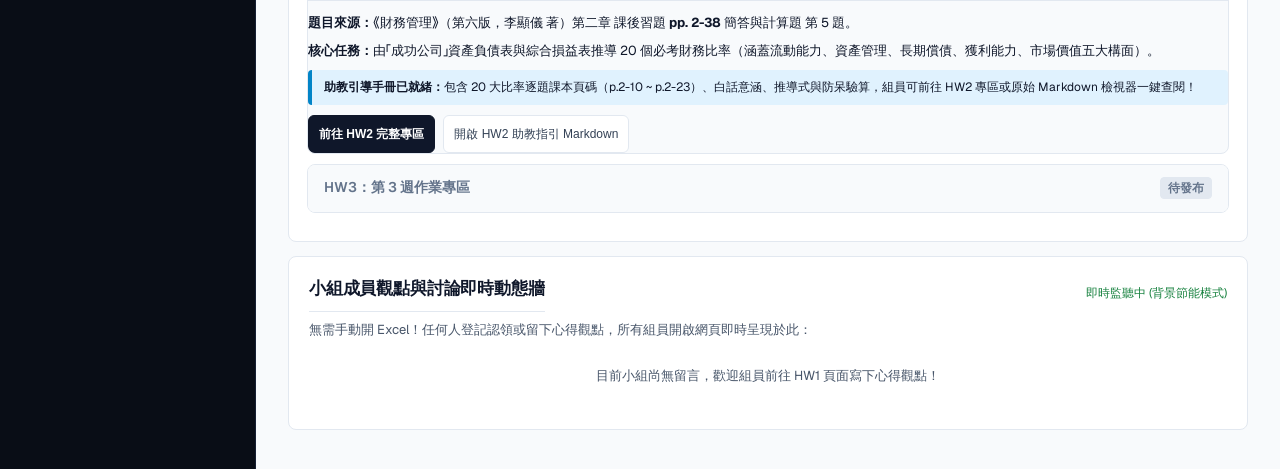
==== commit 200f4e0e: "feat(ui): overhaul UI with tasteskill achromatic-ledger design and remove Quiz 1 exam center" ====
--- a/index.html
+++ b/index.html
@@ -5,1259 +5,861 @@
 <meta name="viewport" content="width=device-width, initial-scale=1.0, maximum-scale=1.0, user-scalable=no">
 <title>115-1 財務管理｜小組知識庫與協同平台</title>
 
-<!-- WebLLM Module Loaded Dynamically -->
-
-<style>
-  :root {
-    --primary: #1e3a8a;
-    --primary-light: #2563eb;
-    --bg-main: #f8fafc;
-    --sidebar-bg: #0f172a;
-    --sidebar-text: #94a3b8;
-    --sidebar-active: #38bdf8;
-    --card-bg: #ffffff;
-    --text: #1e293b;
-    --text-muted: #64748b;
-    --border: #e2e8f0;
-    --shadow: 0 4px 6px -1px rgba(0,0,0,0.05);
-  }
-  
-  * { box-sizing: border-box; -webkit-tap-highlight-color: transparent; }
-  body {
-    margin: 0;
-    font-family: -apple-system, BlinkMacSystemFont, "Segoe UI", Roboto, "Helvetica Neue", Arial, "PingFang TC", "Microsoft JhengHei", sans-serif;
-    background: var(--bg-main);
-    color: var(--text);
-    display: flex;
-    min-height: 100vh;
-  }
-  
-  /* ================= 側邊導航 ================= */
-  #sidebar {
-    width: 260px;
-    background: var(--sidebar-bg);
-    color: var(--sidebar-text);
-    padding: 20px 14px;
-    flex-shrink: 0;
-    display: flex;
-    flex-direction: column;
-    gap: 6px;
-  }
-  .brand {
-    color: #ffffff;
-    font-size: 17px;
-    font-weight: bold;
-    padding: 0 10px 14px 10px;
-    border-bottom: 1px solid #334155;
-    margin-bottom: 8px;
-    display: flex;
-    align-items: center;
-    gap: 8px;
-  }
-  .nav-group { font-size: 11px; text-transform: uppercase; color: #64748b; padding: 10px 10px 2px; font-weight: 700; }
-  .nav-item {
-    display: flex;
-    align-items: center;
-    justify-content: space-between;
-    padding: 10px 12px;
-    border-radius: 8px;
-    color: #cbd5e1;
-    text-decoration: none;
-    cursor: pointer;
-    font-size: 14px;
-    transition: all 0.15s ease;
-  }
-  .nav-item:hover { background: #1e293b; color: #ffffff; }
-  .nav-item.active { background: #1e293b; color: var(--sidebar-active); font-weight: 600; border-left: 3px solid var(--sidebar-active); }
-  
-  /* HW 下拉選單樣式 */
-  .dropdown-btn {
-    display: flex;
-    align-items: center;
-    justify-content: space-between;
-    width: 100%;
-  }
-  .dropdown-arrow {
-    font-size: 10px;
-    transition: transform 0.2s ease;
-  }
-  .dropdown-arrow.open {
-    transform: rotate(180deg);
-  }
-  .dropdown-content {
-    display: none;
-    flex-direction: column;
-    gap: 4px;
-    padding-left: 14px;
-    margin-top: 4px;
-    margin-bottom: 6px;
-    border-left: 2px solid #334155;
-    margin-left: 12px;
-  }
-  .dropdown-content.show {
-    display: flex;
-  }
-  .dropdown-sub-item {
-    padding: 8px 12px;
-    border-radius: 6px;
-    color: #94a3b8;
-    font-size: 13px;
-    cursor: pointer;
-    text-decoration: none;
-    transition: all 0.15s ease;
-  }
-  .dropdown-sub-item:hover {
-    color: #ffffff;
-    background: #1e293b;
-  }
-  .dropdown-sub-item.active {
-    color: var(--sidebar-active);
-    font-weight: 600;
-    background: #1e293b;
-  }
-
-  /* 手機頂部下拉選單容器 */
-  .mobile-hw-select {
-    display: none;
-  }
-
-  /* 內容容器 */
-  #main {
-    flex: 1;
-    padding: 24px 32px;
-    max-width: 1020px;
-    overflow-y: auto;
-  }
-  .content-section { display: none; }
-  .content-section.active { display: block; animation: fadeIn 0.2s ease-in-out; }
-  
-  @keyframes fadeIn {
-    from { opacity: 0; transform: translateY(4px); }
-    to { opacity: 1; transform: translateY(0); }
-  }
-
-  .card {
-    background: var(--card-bg);
-    border-radius: 12px;
-    padding: 20px;
-    margin-bottom: 16px;
-    border: 1px solid var(--border);
-    box-shadow: var(--shadow);
-  }
-  h2 { margin-top: 0; color: var(--primary); font-size: 18px; border-bottom: 2px solid #f1f5f9; padding-bottom: 8px; display: flex; align-items: center; justify-content: space-between; }
-  
-  /* 表格 */
-  .table-responsive {
-    width: 100%;
-    overflow-x: auto;
-    -webkit-overflow-scrolling: touch;
-    margin-top: 10px;
-    border-radius: 8px;
-    border: 1px solid var(--border);
-  }
-  table { width: 100%; border-collapse: collapse; font-size: 14px; }
-  th, td { padding: 10px 12px; text-align: left; border-bottom: 1px solid var(--border); }
-  th { background: #f8fafc; color: var(--primary); font-weight: 600; }
-  
-  .badge { display: inline-block; padding: 2px 8px; border-radius: 9999px; font-size: 12px; font-weight: 600; background: #e0f2fe; color: #0369a1; }
-  .badge-success { background: #dcfce7; color: #15803d; }
-  .badge-ai { background: #fef08a; color: #854d0e; font-size: 11px; padding: 2px 6px; }
-
-  /* 自由認領卡片 */
-  .claim-card {
-    background: #ffffff;
-    border: 1px solid var(--border);
-    border-radius: 10px;
-    padding: 16px;
-    margin-bottom: 14px;
-    position: relative;
-    border-left: 5px solid #cbd5e1;
-    transition: all 0.2s;
-  }
-  .claim-card.claimed { border-left-color: #10b981; background: #f0fdf4; }
-  .claim-header { display: flex; justify-content: space-between; align-items: center; margin-bottom: 8px; flex-wrap: wrap; gap: 8px; }
-  .claim-user-input {
-    padding: 5px 10px;
-    border: 1px solid var(--border);
-    border-radius: 6px;
-    font-size: 13px;
-    width: 130px;
-  }
-  
-  .btn {
-    background: #f1f5f9;
-    border: 1px solid #cbd5e1;
-    color: #334155;
-    padding: 6px 12px;
-    border-radius: 6px;
-    font-size: 13px;
-    cursor: pointer;
-    font-weight: 500;
-    transition: all 0.15s;
-  }
-  .btn:hover { background: var(--primary-light); color: white; border-color: var(--primary-light); }
-  .btn-primary { background: #2563eb; color: white; border-color: #2563eb; }
-  
-  /* 觀點留言區 */
-  .user-comment-box {
-    margin-top: 12px;
-    background: #f8fafc;
-    border: 1px dashed #cbd5e1;
-    border-radius: 8px;
-    padding: 12px;
-  }
-  textarea {
-    width: 100%;
-    min-height: 80px;
-    padding: 10px;
-    border-radius: 6px;
-    border: 1px solid var(--border);
-    font-size: 14px;
-    font-family: inherit;
-    resize: vertical;
-  }
-
-  details {
-    background: #f8fafc;
-    border: 1px solid var(--border);
-    border-radius: 8px;
-    padding: 12px;
-    margin-bottom: 10px;
-  }
-  details summary {
-    font-weight: 600;
-    cursor: pointer;
-    color: var(--primary);
-  }
-
-  /* Chat Box */
-  #chat-box {
-    height: 300px;
-    overflow-y: auto;
-    border: 1px solid var(--border);
-    border-radius: 8px;
-    padding: 12px;
-    background: #f8fafc;
-    margin-bottom: 12px;
-  }
-  .chat-msg { margin-bottom: 8px; padding: 8px 12px; border-radius: 8px; max-width: 85%; font-size: 14px; line-height: 1.4; }
-  .msg-user { background: #3b82f6; color: white; margin-left: auto; }
-  .msg-ai { background: #e2e8f0; color: #1e293b; margin-right: auto; }
-
-  /* 提示彈窗 Modal */
-  .modal-overlay {
-    display: none;
-    position: fixed;
-    top: 0; left: 0; right: 0; bottom: 0;
-    background: rgba(0,0,0,0.5);
-    z-index: 10000;
-    align-items: center;
-    justify-content: center;
-    padding: 20px;
-  }
-  .modal-content {
-    background: white;
-    max-width: 520px;
-    width: 100%;
-    border-radius: 12px;
-    padding: 24px;
-    box-shadow: 0 20px 25px -5px rgba(0,0,0,0.2);
-  }
-
-  /* Toast */
-  #toast {
-    position: fixed;
-    bottom: 20px;
-    left: 50%;
-    transform: translateX(-50%);
-    background: #10b981;
-    color: white;
-    padding: 10px 20px;
-    border-radius: 20px;
-    display: none;
-    box-shadow: 0 4px 12px rgba(0,0,0,0.15);
-    z-index: 9999;
-  }
-
-  /* ================= 📱 跨裝置 RWD 自適應 ================= */
-  @media (max-width: 768px) {
-    body { flex-direction: column; }
-    #sidebar {
-      width: 100%;
-      padding: 10px 12px;
-      flex-direction: row;
-      overflow-x: auto;
-      white-space: nowrap;
-      position: sticky;
-      top: 0;
-      z-index: 100;
-      gap: 8px;
-    }
-    .brand { border-bottom: none; margin-bottom: 0; padding: 0 8px 0 0; border-right: 1px solid #334155; font-size: 15px; }
-    .nav-group { display: none; }
-    .nav-item { padding: 6px 10px; font-size: 13px; }
-    .nav-item.active { border-left: none; border-bottom: 2px solid var(--sidebar-active); }
-    
-    /* 手機上側邊欄的下拉改為水平彈性選擇器 */
-    .dropdown-content { display: none !important; }
-    .dropdown-btn .dropdown-arrow { display: none; }
-    
-    .mobile-hw-select {
-      display: inline-block;
-      background: #1e293b;
-      color: #38bdf8;
-      border: 1px solid #334155;
-      padding: 5px 8px;
-      border-radius: 6px;
-      font-size: 13px;
-    }
-
-    #main { padding: 14px; }
-    table { min-width: 500px; }
-  }
-
-  /* ================= 🃏 3D 考點單字卡樣式 ================= */
-  .flashcard-container {
-    max-width: 680px;
-    margin: 0 auto 20px auto;
-  }
-  .flashcard-box {
-    perspective: 1000px;
-    min-height: 250px;
-    cursor: pointer;
-    user-select: none;
-  }
-  .flashcard-inner {
-    position: relative;
-    width: 100%;
-    min-height: 250px;
-    text-align: center;
-    transition: transform 0.45s cubic-bezier(0.4, 0, 0.2, 1);
-    transform-style: preserve-3d;
-    border-radius: 14px;
-    box-shadow: 0 10px 25px -5px rgba(0, 0, 0, 0.1), 0 8px 10px -6px rgba(0, 0, 0, 0.1);
-  }
-  .flashcard-inner.flipped {
-    transform: rotateY(180deg);
-  }
-  .flashcard-front, .flashcard-back {
-    position: absolute;
-    width: 100%;
-    height: 100%;
-    min-height: 250px;
-    -webkit-backface-visibility: hidden;
-    backface-visibility: hidden;
-    border-radius: 14px;
-    display: flex;
-    flex-direction: column;
-    justify-content: center;
-    align-items: center;
-    padding: 24px 28px;
-    box-sizing: border-box;
-  }
-  .flashcard-front {
-    background: linear-gradient(135deg, #1e3a8a, #2563eb);
-    color: #ffffff;
-    border: 2px solid #3b82f6;
-  }
-  .flashcard-back {
-    background: #ffffff;
-    color: #0f172a;
-    transform: rotateY(180deg);
-    border: 2px solid #10b981;
-    text-align: left;
-    align-items: flex-start;
-  }
-  .flashcard-badge {
-    position: absolute;
-    top: 14px;
-    left: 18px;
-    font-size: 11px;
-    font-weight: 700;
-    padding: 3px 10px;
-    border-radius: 12px;
-  }
-  .flashcard-tip-label {
-    position: absolute;
-    bottom: 12px;
-    font-size: 11.5px;
-    opacity: 0.85;
-  }
-  /* 考點思路提示卡 */
-  .hint-toggle-btn {
-    display: inline-flex;
-    align-items: center;
-    gap: 4px;
-    font-size: 12.5px;
-    background: #fef3c7;
-    color: #92400e;
-    border: 1px solid #fde68a;
-    border-radius: 6px;
-    padding: 4px 10px;
-    cursor: pointer;
-    font-weight: 600;
-    transition: all 0.15s;
-    margin-bottom: 10px;
-  }
-  .hint-toggle-btn:hover {
-    background: #fde68a;
-  }
-  .hint-box {
-    display: none;
-    background: #fffbeb;
-    border-left: 3px solid #f59e0b;
-    padding: 10px 14px;
-    border-radius: 6px;
-    font-size: 13px;
-    color: #78350f;
-    line-height: 1.5;
-    margin-bottom: 12px;
-  }
-
-</style>
+<!-- 頂級字體排印系統 (Geist / Geist Mono) -->
+<link rel="preconnect" href="https://fonts.googleapis.com">
+<link rel="preconnect" href="https://fonts.gstatic.com" crossorigin>
+<link href="https://fonts.googleapis.com/css2?family=Geist:wght@400;500;600;700&family=Geist+Mono:wght@400;500;600&display=swap" rel="stylesheet">
+
+<!-- 核心樣式表 (符合 tasteskill / achromatic-ledger 規範) -->
+<link rel="stylesheet" href="css/style.css">
 </head>
 <body>
 
-<!-- 導航列 -->
+<!-- 頂部與側邊統一導航列 -->
 <nav id="sidebar">
-  <div class="brand">📊 115-1 財管</div>
-  
-  <div class="nav-group">總覽</div>
-  <a class="nav-item active" id="nav-home" onclick="switchSection(this, 'home')">
-    <span>🏠 首頁與分工池</span>
-  </a>
-
-  <div class="nav-group">AI 輔助</div>
-  <a class="nav-item" id="nav-ai" onclick="switchSection(this, 'gemma-lab')">
-    <span>🤖 AI 助教機器人</span>
-    <span class="badge badge-ai">端側</span>
-  </a>
-
-    <div class="nav-group" style="color: #f87171; font-weight: 800; letter-spacing: 0.5px;">🔥 小考專區</div>
-  <a class="nav-item active" id="nav-quiz1" onclick="switchSection(this, 'quiz1')" style="background: rgba(239, 68, 68, 0.15); color: #fca5a5; border-left: 3px solid #ef4444;">
-    <span style="font-weight: 700; color: #ffffff;">🎯 第一次小考：Ch01 概論</span>
-    <span class="badge" style="background:#ef4444; color:#fff; font-size:10px;">必背題庫</span>
-  </a>
-
-  <div class="nav-group">學期作業</div>
-  
-  <!-- 電腦版下拉式選單 -->
-  <div style="display: flex; flex-direction: column;">
-    <a class="nav-item" id="nav-hw-parent" onclick="toggleHwDropdown()">
-      <span class="dropdown-btn">
-        <span>📝 學期作業 (HW) 系列</span>
-        <span class="dropdown-arrow" id="hw-arrow">▼</span>
-      </span>
-    </a>
-    
-    <div class="dropdown-content show" id="hw-dropdown-menu">
-      <a class="dropdown-sub-item" id="sub-hw1" onclick="switchHw('hw1')">▸ HW1 日矽案資料庫</a>
-      <a class="dropdown-sub-item" id="sub-hw2" onclick="switchHw('hw2')">▸ HW2 財務比率分析 (第5題)</a>
-      <a class="dropdown-sub-item" id="sub-hw3" onclick="switchHw('hw3')">▸ HW3 (待發布)</a>
-    </div>
-  </div>
-
-  <!-- 手機版快速切換 HW 的下拉選擇器 -->
-  <select class="mobile-hw-select" onchange="switchHwMobile(this.value)">
-    <option value="" disabled>📂 切換頁面 / 小考 / 作業...</option>
-    <option value="quiz1" selected>🎯 第一次小考：Ch01 財務管理概論（14題庫+5簡答+重點）</option>
-    <option value="hw1">HW1 日矽案資料庫</option>
-    <option value="hw2">HW2 財務比率分析 (第5題)</option>
-    <option value="hw3">HW3 (待發布)</option>
-    <option value="md-viewer">📄 原始 Markdown 檢視器</option>
-        <option value="https://nchu.primo.exlibrisgroup.com/discovery/fulldisplay/alma9973925559607976/886NCHU_INST:886NCHU_INST">📚 興大圖書館電子書（李顯儀）</option>
-  </select>
-
-  <div class="nav-group">課程教材</div>
-  <a class="nav-item" href="https://nchu.primo.exlibrisgroup.com/discovery/fulldisplay/alma9973925559607976/886NCHU_INST:886NCHU_INST" target="_blank" style="text-decoration: none;">
-    <span>📚 興大圖書館電子書</span>
-    <span class="badge" style="background:#0284c7; color:#fff; font-size:10px;">李顯儀</span>
-  </a>
-
-  <div class="nav-group">原始筆記</div>
-  <a class="nav-item" id="nav-md-viewer" onclick="switchSection(this, 'md-viewer')">
-    <span>📄 原始 Markdown 檢視器</span>
-    <span class="badge" style="background:#f1f5f9; color:#475569;">MD</span>
-  </a>
+ <div class="brand">
+ <span class="brand-badge">NCHU</span>
+ <div class="brand-text">
+ <span class="brand-sub">國立中興大學 財務金融</span>
+ <span class="brand-name">財務管理協同庫</span>
+ </div>
+ </div>
+ 
+ <div class="nav-group">總覽</div>
+ <a class="nav-item active" id="nav-home" onclick="switchSection(this, 'home')">
+ <svg viewBox="0 0 24 24" fill="none" stroke="currentColor"><path d="m3 9 9-7 9 7v11a2 2 0 0 1-2 2H5a2 2 0 0 1-2-2z"/><polyline points="9 22 9 12 15 12 15 22"/></svg>
+ <span>首頁與協同看板</span>
+ </a>
+
+ <div class="nav-group">學期作業</div>
+ <div class="dropdown-wrapper">
+ <a class="nav-item" id="nav-hw-parent" onclick="toggleHwDropdown()">
+ <svg viewBox="0 0 24 24" fill="none" stroke="currentColor"><path d="M4 19.5v-15A2.5 2.5 0 0 1 6.5 2H20v20H6.5a2.5 2.5 0 0 1-2.5-2.5Z"/><path d="M6 6h10M6 10h10"/></svg>
+ <span class="dropdown-btn">
+ <span>學期作業 (HW) 系列</span>
+ <span class="dropdown-arrow" id="hw-arrow">▼</span>
+ </span>
+ </a>
+ 
+ <div class="dropdown-content show" id="hw-dropdown-menu">
+ <a class="dropdown-sub-item" id="sub-hw1" onclick="switchHw('hw1')">▸ HW1 日矽案史料庫</a>
+ <a class="dropdown-sub-item" id="sub-hw2" onclick="switchHw('hw2')">▸ HW2 財務比率分析 (第5題)</a>
+ <a class="dropdown-sub-item" id="sub-hw3" onclick="switchHw('hw3')">▸ HW3 (待發布)</a>
+ </div>
+ </div>
+
+ <div class="nav-group">AI 輔助</div>
+ <a class="nav-item" id="nav-ai" onclick="switchSection(this, 'gemma-lab')">
+ <svg viewBox="0 0 24 24" fill="none" stroke="currentColor"><rect width="18" height="18" x="3" y="3" rx="2"/><path d="M9 9h6v6H9z"/><path d="M15 3v3M9 3v3M15 18v3M9 18v3M3 15h3M3 9h3M18 15h3M18 9h3"/></svg>
+ <span>AI 助教 (Gemma)</span>
+ <span class="badge badge-ai">端側</span>
+ </a>
+
+ <div class="nav-group">課程教材</div>
+ <a class="nav-item" href="https://nchu.primo.exlibrisgroup.com/discovery/fulldisplay/alma9973925559607976/886NCHU_INST:886NCHU_INST" target="_blank" style="text-decoration: none;">
+ <svg viewBox="0 0 24 24" fill="none" stroke="currentColor"><path d="M2 3h6a4 4 0 0 1 4 4v14a3 3 0 0 0-3-3H2z"/><path d="M22 3h-6a4 4 0 0 0-4 4v14a3 3 0 0 1 3-3h7z"/></svg>
+ <span>興大圖書館電子書</span>
+ <span class="badge" style="font-size:10px;">李顯儀</span>
+ </a>
+
+ <div class="nav-group">原始筆記</div>
+ <a class="nav-item" id="nav-md-viewer" onclick="switchSection(this, 'md-viewer')">
+ <svg viewBox="0 0 24 24" fill="none" stroke="currentColor"><path d="M14.5 2H6a2 2 0 0 0-2 2v16a2 2 0 0 0 2 2h12a2 2 0 0 0 2-2V7.5L14.5 2z"/><polyline points="14 2 14 8 20 8"/><line x1="16" x2="8" y1="13" y2="13"/><line x1="16" x2="8" y1="17" y2="17"/><line x1="10" x2="8" y1="9" y2="9"/></svg>
+ <span>原始 Markdown 檢視器</span>
+ <span class="badge">MD</span>
+ </a>
 </nav>
 
 <main id="main">
 
-  <!-- 1. GEMMA 4 E2B AI 助教機器人 (電腦/平板專用) -->
-  <section id="sec-gemma-lab" class="content-section">
-    <div class="card" style="background: linear-gradient(135deg, #1e3a8a, #2563eb); color: white;">
-      <h1 style="margin: 0 0 8px 0; font-size: 22px;">🤖 財務管理專屬 AI 助教（Gemma 4-E2B 本地端側）</h1>
-      <p style="margin: 0; opacity: 0.95; font-size: 14px;">📚 <b>已內建課程知識庫：</b>本模型已注入本學期財務管理核心理論與 HW1 日矽案完整脈絡，強制使用<b>繁體中文（台灣）</b>回答。專門協助你把晦澀資料轉成人話、解釋專有名詞，並輔助生成個人觀點！</p>
-    </div>
-
-    <!-- 手機端禁用告示 -->
-    <div id="mobile-warning-card" class="card" style="display:none; background: #fffbeb; border-color: #fde68a;">
-      <div style="display:flex; gap:12px; align-items:center;">
-        <span style="font-size: 28px;">📱</span>
-        <div>
-          <b style="color: #b45309; font-size: 15px;">手機端硬體限制提醒</b>
-          <p style="margin: 4px 0 0 0; font-size: 13px; color: #92400e; line-height: 1.5;">
-            因手機瀏覽器受限於系統安全沙盒與嚴格記憶體保護，本端側大模型<b>僅開放於電腦（Mac / PC）或 iPad 平板設備</b>流暢執行。<br>
-            請改用電腦或平板瀏覽器開啟本頁面，即可體驗秒級推論！
-          </p>
-        </div>
-      </div>
-    </div>
-
-    <!-- Mac Apple Silicon MLX 原生推薦橫幅 -->
-    <div class="card" style="background: #f0fdf4; border: 1.5px solid #86efac; margin-bottom: 16px;">
-      <div style="display: flex; align-items: center; justify-content: space-between; flex-wrap: wrap; gap: 12px;">
-        <div style="display: flex; align-items: center; gap: 10px;">
-          <span style="font-size: 26px;">🍏</span>
-          <div>
-            <div style="font-weight: 700; color: #166534; font-size: 15px;">MacBook Air M1 專用：Apple MLX 原生極速 RAG 助教已就緒</div>
-            <div style="font-size: 13px; color: #15803d; margin-top: 2px;">
-              採用 <code>Qwen2.5-3B-Instruct-4bit</code>，支援 5 分鐘閒置自動卸載釋放記憶體、課本跨頁精準引註與個人離線筆記。
-            </div>
-          </div>
-        </div>
-
-      </div>
-    </div>
-
-    <div id="desktop-ai-container" class="card">
-      <h2>⚡ 本地 WebGPU 運算狀態與控制（無須安裝 Python）</h2>
-      <p id="device-model-tip" style="font-size: 14px; color: #475569; margin: 4px 0 10px 0;">
-        💻 設備支援良好！已鎖定使用 <b>Google Gemma 4-E2B</b> 旗艦端側模型（約 1.3GB），首次載入寫入快取後，永久秒開零流量。
-      </p>
-      
-      <div id="llm-status-box" style="background: #f1f5f9; padding: 14px; border-radius: 8px; margin-bottom: 12px; font-size: 14px;">
-        <span id="llm-status">模型規格：Google Gemma 4-E2B (財管特化版) ｜ 狀態：尚未掛載</span>
-        <div id="progress-bar-bg" style="display:none; width: 100%; background: #cbd5e1; height: 8px; border-radius: 4px; margin-top: 8px; overflow: hidden;">
-          <div id="progress-bar" style="width: 0%; background: #2563eb; height: 100%; transition: width 0.2s;"></div>
-        </div>
-      </div>
-      
-      <div style="display: flex; gap: 8px; margin-bottom: 15px;">
-        <button id="load-btn" class="btn btn-primary" style="flex: 1; padding: 10px; font-size: 14px;" onclick="initGemma()">
-          🚀 啟動 Gemma 4-E2B 助教 (電腦/平板版)
-        </button>
-        <button class="btn" style="padding: 10px 14px; font-size: 14px;" onclick="showSafariModal()">
-          🍎 Safari 開啟教學
-        </button>
-      </div>
-
-      <!-- 快速提問快捷膠囊 -->
-      <div style="margin-bottom: 10px;">
-        <span style="font-size: 12px; font-weight: 600; color: #64748b; margin-right: 6px;">💡 一鍵快捷提問：</span>
-        <button class="btn" style="font-size: 12px; padding: 3px 8px; margin: 2px;" onclick="quickPrompt('"'請用最白話的方式，幫我解釋日矽案中的「代理問題」是什麼？'"')">🗣️ 白話解釋代理問題</button>
-        <button class="btn" style="font-size: 12px; padding: 3px 8px; margin: 2px;" onclick="quickPrompt('"'請將日矽案對照到課本第一章的四大財務功能，條列重點說明。'"')">📊 四大財務功能歸納</button>
-        <button class="btn" style="font-size: 12px; padding: 3px 8px; margin: 2px;" onclick="quickPrompt('"'我想從「外資股東」角度寫 HW1 作業個人反思，請給我 3 個犀利的論點建議。'"')">✍️ 外資觀點反思輔助</button>
-        <button class="btn" style="font-size: 12px; padding: 3px 8px; margin: 2px;" onclick="quickPrompt('"'為什麼日月光和矽品最後合組「平行兄弟控股公司」是最佳解？有什麼優缺點？'"')">🤝 平行控股深度分析</button>
-      </div>
-
-      <!-- 聊天區塊 -->
-      <div id="chat-box">
-        <div class="chat-msg msg-ai">同學你好！我是專屬 115-1 財務管理的 Gemma 助教。我已讀取並吸收了 HW1 日矽案的全部資料庫與課本第一章理論，一律以<b>繁體中文</b>為你解答。你可以把看不懂的資料貼給我「轉成人話」，或點擊上方快捷按鈕獲取心得寫作靈感！</div>
-      </div>
-      
-      <div style="display: flex; gap: 8px;">
-        <input type="text" id="user-input" placeholder="輸入問題（或把課本文字貼上來轉成人話）..." style="flex: 1; padding: 10px; border: 1px solid var(--border); border-radius: 6px; font-size: 14px;" disabled>
-        <button id="send-btn" class="btn btn-primary" style="width: 80px;" onclick="sendMessage()" disabled>發送</button>
-      </div>
-    </div>
-  </section>
-
-    <!-- 2. HOME SECTION -->
-  <section id="sec-home" class="content-section active">
-    <!-- 第一次小考專屬特急衝刺橫幅 -->
-    <div class="card" style="background: linear-gradient(135deg, #991b1b, #dc2626); color: white; margin-bottom: 16px; border: none; box-shadow: 0 10px 15px -3px rgba(220, 38, 38, 0.3);">
-      <div style="display: flex; justify-content: space-between; align-items: center; flex-wrap: wrap; gap: 12px;">
-        <div style="display: flex; align-items: center; gap: 12px;">
-          <span style="font-size: 32px;">🎯</span>
-          <div>
-            <div style="font-weight: 800; font-size: 17px; letter-spacing: 0.5px;">【小考專區】第一次小考：Ch01 財務管理概論 考前特急衝刺庫已上線！</div>
-            <div style="font-size: 13px; opacity: 0.95; margin-top: 3px;">
-              完整收錄：歷屆國考/公股 14 道選擇題（含即時互動答題）＋ 5 大核心簡答標準解答 ＋ 課本全章核心重點速背表！
-            </div>
-          </div>
-        </div>
-        <button class="btn" onclick="switchSection(document.getElementById('nav-quiz1'), 'quiz1')" style="background: #ffffff; color: #b91c1c; font-weight: 700; border: none; padding: 10px 20px; font-size: 13.5px; border-radius: 6px; cursor: pointer; box-shadow: 0 4px 6px rgba(0,0,0,0.15);">
-          ⚡ 進入第一次小考專區 ➜
-        </button>
-      </div>
-    </div>
-    <div class="card" style="background: linear-gradient(135deg, #1e3a8a, #0284c7); color: white;">
-      <h1 style="margin: 0 0 8px 0; font-size: 22px; color: #ffffff;">👋 115-1 財務管理小組協作與知識庫</h1>
-      <p style="margin: 0; opacity: 0.95; font-size: 14px; line-height: 1.5;">
-        我們不是單一分配，而是大家一起協作！下方提供<b>「觀點認領抽屜」</b>與<b>「HW 作業速查抽屜」</b>，組員可自由收合瀏覽、認領題目，並同步最新討論觀點。
-      </p>
-    </div>
-
-    <!-- 課程指定教科書與興大圖書館線上借閱卡片 -->
-    <div class="card" style="background: linear-gradient(to right, #eff6ff, #f8fafc); border-left: 4px solid #2563eb; margin-bottom: 14px;">
-      <div style="display: flex; justify-content: space-between; align-items: center; flex-wrap: wrap; gap: 12px;">
-        <div style="max-width: 680px;">
-          <div style="display: flex; align-items: center; gap: 6px; margin-bottom: 4px;">
-            <span class="badge" style="background: #dbeafe; color: #1e40af; font-weight: 700;">課程指定教科書</span>
-            <span style="font-size: 12px; color: #64748b;">全華圖書 2023 年版</span>
-          </div>
-          <h3 style="margin: 2px 0 4px 0; font-size: 16px; color: #0f172a; font-weight: 700;">📖 《財務管理》（第六版）— 李顯儀 編著</h3>
-          <p style="margin: 0; font-size: 13px; color: #475569; line-height: 1.5;">
-            本學期核心理論對照教材。國立中興大學圖書館已典藏 <b>udn 讀書館線上電子書（複本 100 冊充裕）</b>，修課同學可透過興大單簽帳號免費借閱與線上閱讀！
-          </p>
-        </div>
-        <div style="display: flex; gap: 8px; flex-wrap: wrap;">
-          <a href="https://nchu.primo.exlibrisgroup.com/discovery/fulldisplay/alma9973925559607976/886NCHU_INST:886NCHU_INST" target="_blank" class="btn btn-primary" style="text-decoration: none; font-size: 13px; font-weight: 600; display: inline-flex; align-items: center; gap: 5px;">
-            🏛️ 興大館藏查詢系統 ↗
-          </a>
-          <a href="https://reading.udn.com/udnLibService/router/redirect?T_ID=1567864&U_ID=nchu" target="_blank" class="btn" style="text-decoration: none; font-size: 13px; border-color: #2563eb; color: #2563eb; font-weight: 600; display: inline-flex; align-items: center; gap: 5px; background: white;">
-            📱 udn 讀書館直接借閱 ↗
-          </a>
-        </div>
-      </div>
-    </div>
-
-    <!-- 雲端試算表連線狀態欄 -->
-    <div class="card" style="background: #f0fdf4; border-color: #bbf7d0; padding: 10px 16px; margin-bottom: 14px;">
-      <div style="display: flex; justify-content: space-between; align-items: center; flex-wrap: wrap; gap: 8px;">
-        <span style="font-size: 13px; color: #166534; font-weight: 500;">
-          ☁️ <b>小組試算表雲端同步：</b> <span id="sync-status"><span style="color:#16a34a;">🟢 已自動連線至小組試算表</span></span>
-        </span>
-        <div style="display: flex; gap: 6px;">
-          <button class="btn" style="font-size: 12px; padding: 4px 10px;" onclick="syncFromCloud()">🔄 立即從雲端拉取最新進度</button>
-          <button class="btn" style="font-size: 12px; padding: 4px 8px; color: #64748b;" onclick="promptSheetApi()">⚙️</button>
-        </div>
-      </div>
-    </div>
-
-    <!-- 【收合抽屜 1】：觀點自由認領看板 -->
-    <details id="drawer-claim-board" open class="card" style="padding: 0; overflow: hidden; border: 1px solid var(--border); margin-bottom: 14px;">
-      <summary style="padding: 14px 18px; cursor: pointer; background: #f8fafc; font-size: 15px; font-weight: 700; color: #1e3a8a; border-bottom: 1px solid var(--border); display: flex; justify-content: space-between; align-items: center; user-select: none;">
-        <span>📋 組員觀點自由認領看板（點擊展開 / 收合抽屜）</span>
-        <span id="claim-summary-badge" class="badge" style="background: #e0e7ff; color: #3730a3; font-weight: 600;">載入認領狀態中...</span>
-      </summary>
-      
-      <div style="padding: 16px 18px;">
-        <p style="font-size: 13px; color: var(--text-muted); margin-top: 0;">大家自行輸入姓名點「登記認領」，資料會同步到雲端試算表與其他組員裝置：</p>
-        
-        <div id="claim-list">
-          <div class="claim-card" id="card-role-1">
-            <div class="claim-header">
-              <div>
-                <span class="badge">視角 1</span>
-                <b>外資與股東利益視角（深入：代理問題）</b>
-                <span id="label-role-1" class="badge badge-success" style="display:none; margin-left: 6px;">已認領</span>
-              </div>
-              <div>
-                <input type="text" class="claim-user-input" id="name-role-1" placeholder="輸入組員名字">
-                <button class="btn" onclick="saveClaim('role-1')">登記認領</button>
-              </div>
-            </div>
-            <p style="margin: 4px 0; font-size: 13px; color: var(--text-muted);">探討經理人持股不到 5% 卻阻擋 34% 高溢價收購，是否違背「股東財富最大化」。</p>
-          </div>
-
-          <div class="claim-card" id="card-role-2">
-            <div class="claim-header">
-              <div>
-                <span class="badge">視角 2</span>
-                <b>矽品經營團隊與員工視角（深入：公司自主）</b>
-                <span id="label-role-2" class="badge badge-success" style="display:none; margin-left: 6px;">已認領</span>
-              </div>
-              <div>
-                <input type="text" class="claim-user-input" id="name-role-2" placeholder="輸入組員名字">
-                <button class="btn" onclick="saveClaim('role-2')">登記認領</button>
-              </div>
-            </div>
-            <p style="margin: 4px 0; font-size: 13px; color: var(--text-muted);">探討非合意併購若硬幹可能引發核心工程師跳槽與客戶轉單，防守為談判贏得空間。</p>
-          </div>
-
-          <div class="claim-card" id="card-role-3">
-            <div class="claim-header">
-              <div>
-                <span class="badge">視角 3</span>
-                <b>半導體產業格局視角（深入：資本競賽）</b>
-                <span id="label-role-3" class="badge badge-success" style="display:none; margin-left: 6px;">已認領</span>
-              </div>
-              <div>
-                <input type="text" class="claim-user-input" id="name-role-3" placeholder="輸入組員名字">
-                <button class="btn" onclick="saveClaim('role-3')">登記認領</button>
-              </div>
-            </div>
-            <p style="margin: 4px 0; font-size: 13px; color: var(--text-muted);">探討面對台積電 InFO 跨界與中國紅色供應鏈，雙雄避免重複資本支出、整合產能的必要性。</p>
-          </div>
-
-          <div class="claim-card" id="card-role-4">
-            <div class="claim-header">
-              <div>
-                <span class="badge">視角 4</span>
-                <b>控股交易架構視角（深入：制度創新）</b>
-                <span id="label-role-4" class="badge badge-success" style="display:none; margin-left: 6px;">已認領</span>
-              </div>
-              <div>
-                <input type="text" class="claim-user-input" id="name-role-4" placeholder="輸入組員名字">
-                <button class="btn" onclick="saveClaim('role-4')">登記認領</button>
-              </div>
-            </div>
-            <p style="margin: 4px 0; font-size: 13px; color: var(--text-muted);">探討打破傳統併吞框架的「平行兄弟控股」模式，如何通過反壟斷審查並保護企業尊嚴。</p>
-          </div>
-        </div>
-      </div>
-    </details>
-
-    <!-- 【收合抽屜 2】：學期作業 (HW) 快速速查與精華導覽抽屜 -->
-    <div class="card" style="padding: 0; overflow: hidden; border: 1px solid var(--border); margin-bottom: 14px;">
-      <div style="padding: 14px 18px; background: #f8fafc; border-bottom: 1px solid var(--border); display: flex; justify-content: space-between; align-items: center; flex-wrap: wrap; gap: 8px;">
-        <span style="font-size: 15px; font-weight: 700; color: #0284c7;">📚 學期作業 (HW) 速查抽屜</span>
-        <div style="display: flex; gap: 6px;">
-          <button class="btn" style="font-size: 12px; padding: 4px 8px;" onclick="toggleHomeHw('home-hw1-details')">切換 HW1 展開/收合</button>
-          <button class="btn btn-primary" style="font-size: 12px; padding: 4px 10px;" onclick="switchHw('hw1')">👉 前往 HW1 完整專區</button>
-        </div>
-      </div>
-
-      <div style="padding: 16px 18px;">
-        <!-- HW1 抽屜 -->
-        <details id="home-hw1-details" open style="background: white; border: 1px solid var(--border); margin-bottom: 10px;">
-          <summary style="font-size: 14px; font-weight: 600; color: #1e3a8a; display: flex; justify-content: space-between; align-items: center; cursor: pointer;">
-            <span>📖 HW1：日矽案全景背景史料與課本四大功能</span>
-            <span class="badge badge-success">已發布</span>
-          </summary>
-          <div style="padding-top: 10px; font-size: 13px; line-height: 1.6; color: #334155;">
-            <p style="margin-top: 4px;">本週題目聚焦於<b>日月光併購矽品案（日矽案）</b>對照課本第一章四大財務功能（資金投資、資金募集、資金管理、股利分配）與代理問題。</p>
-            <div style="display: grid; grid-template-columns: repeat(auto-fit, minmax(220px, 1fr)); gap: 10px; margin: 10px 0;">
-              <div style="background: #f8fafc; border: 1px solid var(--border); border-left: 3px solid #1e3a8a; border-radius: 6px; padding: 10px;">
-                <b style="color: #1e3a8a;">🏢 雙雄對決真實數據</b>
-                <p style="margin: 4px 0 0 0; font-size: 12px; color: var(--text-muted);">日月光市佔 18.6% vs 矽品 9.8%；矽品毛利率 26.8% 高於日月光 17.7%；矽品董監持股僅 4.68% 成為敵意收購破口。</p>
-              </div>
-              <div style="background: #f8fafc; border: 1px solid var(--border); border-left: 3px solid #0284c7; border-radius: 6px; padding: 10px;">
-                <b style="color: #0284c7;">⚔️ 四幕攻防戰全史實</b>
-                <p style="margin: 4px 0 0 0; font-size: 12px; color: var(--text-muted);">突襲收購 24.99% 規避審查 → 鴻海白衣騎士被外資否決 → 紫光 568 億引爆國安 → 君悅破冰共組控股公司。</p>
-              </div>
-              <div style="background: #f8fafc; border: 1px solid var(--border); border-left: 3px solid #16a34a; border-radius: 6px; padding: 10px;">
-                <b style="color: #16a34a;">🎯 課本第一章核心探討</b>
-                <p style="margin: 4px 0 0 0; font-size: 12px; color: var(--text-muted);">探討經理人代理問題、併購綜效 vs 溢價風險、增資換股對既有股東權益之稀釋代價。</p>
-              </div>
-            </div>
-            <div style="display: flex; justify-content: space-between; align-items: center; margin-top: 10px; flex-wrap: wrap; gap: 8px;">
-              <span style="font-size: 12px; color: var(--text-muted);">已收錄 2014-2015 財報、三大產業巨浪、六大法規制度專題</span>
-              <button class="btn btn-primary" style="font-size: 13px;" onclick="switchHw('hw1')">🔍 前往 HW1 完整專區查看全部史料與提綱 →</button>
-            </div>
-          </div>
-        </details>
-
-        <!-- HW2 抽屜 -->
-        <details id="home-hw2-details" style="background: #f8fafc; border: 1px solid var(--border); margin-bottom: 10px;" open>
-          <summary style="font-size: 14px; font-weight: 600; color: #0284c7; display: flex; justify-content: space-between; align-items: center; cursor: pointer;">
-            <span>📝 HW2：第二章 課後習題 簡答與計算題第 5 題（成功公司 20 大財務比率）</span>
-            <span class="badge" style="background:#0284c7; color:#ffffff;">進行中</span>
-          </summary>
-          <div style="padding-top: 12px; font-size: 13px; color: var(--text-main); line-height: 1.6;">
-            <p style="margin: 0 0 8px 0;"><b>📖 題目來源：</b>《財務管理》（第六版，李顯儀 著）第二章 課後習題 <b>pp. 2-38</b> 簡答與計算題 第 5 題。</p>
-            <p style="margin: 0 0 8px 0;"><b>🎯 核心任務：</b>由「成功公司」資產負債表與綜合損益表推導 20 個必考財務比率（涵蓋流動能力、資產管理、長期償債、獲利能力、市場價值五大構面）。</p>
-            <div style="background: #e0f2fe; border-left: 4px solid #0284c7; padding: 8px 12px; border-radius: 4px; margin-bottom: 10px; font-size: 12px;">
-              💡 <b>助教引導手冊已就緒：</b>包含 20 大比率逐題課本頁碼（p.2-10 ~ p.2-23）、白話意涵、推導式與防呆驗算，組員可前往 HW2 專區或原始 Markdown 檢視器一鍵查閱！
-            </div>
-            <div style="display: flex; gap: 8px; flex-wrap: wrap;">
-              <button class="btn btn-primary" style="font-size: 12px; padding: 4px 10px;" onclick="switchHw('hw2')">👉 前往 HW2 完整專區</button>
-              <button class="btn" style="font-size: 12px; padding: 4px 10px;" onclick="switchSection(document.getElementById('nav-md-viewer'), 'md-viewer'); loadMarkdownDoc('hw2_collab');">📄 開啟 HW2 助教指引 Markdown</button>
-            </div>
-          </div>
-        </details>
-
-        <!-- HW3 抽屜 -->
-        <details style="background: #f8fafc; border: 1px solid var(--border);">
-          <summary style="font-size: 14px; font-weight: 600; color: #64748b; display: flex; justify-content: space-between; align-items: center; cursor: pointer;">
-            <span>📝 HW3：第 3 週作業專區</span>
-            <span class="badge" style="background:#e2e8f0; color:#64748b;">待發布</span>
-          </summary>
-          <div style="padding-top: 10px; font-size: 13px; color: var(--text-muted);">
-            本週題目尚未發布。等出題後，資料與背景將同步更新！亦可點選側邊欄直達 HW3 專屬頁面。
-          </div>
-        </details>
-      </div>
-    </div>
-
-    <!-- 首頁即時小組討論與觀點動態牆 -->
-    <div class="card">
-      <div style="display: flex; justify-content: space-between; align-items: center; margin-bottom: 8px; flex-wrap: wrap; gap: 6px;">
-        <h2 style="margin: 0; font-size: 17px;">💬 小組成員觀點與討論即時動態牆</h2>
-        <span id="live-indicator" style="font-size: 12px; font-weight: normal; color: #16a34a;">🟢 即時監聽中 (背景節能模式)</span>
-      </div>
-      <p style="font-size: 13px; color: var(--text-muted); margin: 0 0 10px 0;">
-        無需手動開 Excel！任何人登記認領或留下心得觀點，所有組員開啟網頁即時呈現於此：
-      </p>
-      <div id="home-thoughts-stream">
-        <div style="text-align: center; color: #94a3b8; font-size: 13px; padding: 16px;">
-          正在同步雲端討論進度...
-        </div>
-      </div>
-    </div>
-  </section>
-
-  <!-- 3. HW1 SECTION -->
-    <!-- 3. HW1 SECTION: 日矽案全景背景史料庫與實證數據檔案館 -->
-  <section id="sec-hw1" class="content-section">
-    <div class="card" style="background: linear-gradient(135deg, #0f172a, #1e293b); color: white;">
-      <div style="display: flex; justify-content: space-between; align-items: flex-start; flex-wrap: wrap; gap: 10px;">
-        <div>
-          <span class="badge" style="background: #38bdf8; color: #0f172a; font-weight: 700; margin-bottom: 6px;">CASE DOSSIER 115-1</span>
-          <h1 style="margin: 4px 0 8px 0; font-size: 22px; color: #f8fafc;">🏛️ HW1：日矽案全景背景史料庫與實證數據檔案館</h1>
-          <p style="margin: 0; opacity: 0.9; font-size: 13.5px; line-height: 1.6; max-width: 860px;">
-            💡 <b>本專區定位：客觀個案文獻、歷史攻防與財務數據檔案館。</b>這裡完整匯總了 2014–2018 年日月光與矽品真實財報指標、全球半導體外部三大巨浪、四幕攻防戰詳實史料、當事人關鍵言論與六大公司治理制度漏洞。<br>
-            <b>⚠️ 本庫不代寫標準解答</b>，提供最充足的客觀史料拼圖與研討線索，讓每位組員都能自由查閱、交叉佐證，並在作業中寫出屬於自己的獨立深刻觀點！
-          </p>
-        </div>
-      </div>
-    </div>
-
-    <!-- 教科書理論對照提示條 -->
-    <div class="card" style="background: #f0fdf4; border-color: #bbf7d0; padding: 12px 16px; margin-bottom: 14px; display: flex; justify-content: space-between; align-items: center; flex-wrap: wrap; gap: 8px;">
-      <div style="font-size: 13.5px; color: #166534;">
-        📚 <b>HW1 課本理論對照教材：</b>《財務管理》（第六版，李顯儀 著）第一章「公司理財的內容架構（表 1-1）與代理問題」。
-      </div>
-      <a href="https://nchu.primo.exlibrisgroup.com/discovery/fulldisplay/alma9973925559607976/886NCHU_INST:886NCHU_INST" target="_blank" class="btn" style="font-size: 12px; padding: 5px 12px; border-color: #16a34a; color: #166534; font-weight: 600; text-decoration: none; background: white;">
-        🏛️ 前往興大圖書館電子書 ↗
-      </a>
-    </div>
-
-    <!-- 模組 1：兩強對決關鍵財務指標與股權結構極致對照看板 -->
-    <details open>
-      <summary>📊 模組一：雙雄關鍵財務與股權結構極致對比（2014–2015 併購前夕真實數據）</summary>
-      <div style="padding-top: 12px; font-size: 13.5px; line-height: 1.6; color: #334155;">
-        <p style="margin-top: 0;">以下整理自兩家公司 2014–2015 年度公開年報、公開資訊觀測站及產業市調（Gartner / Prismark）之真實客觀數據：</p>
-        <div class="table-responsive">
-          <table>
-            <thead>
-              <tr style="background: #f8fafc;">
-                <th style="width: 22%;">指標項目 (Metric)</th>
-                <th style="width: 28%; color: #1e3a8a;">👑 日月光半導體 (ASE, 2311)</th>
-                <th style="width: 28%; color: #0284c7;">🛡️ 矽品精密 (SPIL, 2325)</th>
-                <th style="width: 22%;">個案戰略意涵與關鍵背景</th>
-              </tr>
-            </thead>
-            <tbody>
-              <tr>
-                <td><b>全球 OSAT 市佔與排名 (2015)</b></td>
-                <td><b>18.6%（全球第 1 名）</b></td>
-                <td><b>9.8%（全球第 3 名）</b><br><span style="font-size: 11px; color: var(--text-muted);">第 2 名為美商艾克爾 Amkor 11.3%</span></td>
-                <td>雙雄合併後拿下全球近 <b>30%</b> 市佔率，形成寡占超級龍頭，大幅拉開與中後段對手差距。</td>
-              </tr>
-              <tr>
-                <td><b>2014 全年集團合併營收</b></td>
-                <td><b>2,565.9 億元</b> (新台幣)</td>
-                <td><b>830.7 億元</b> (新台幣)</td>
-                <td rowspan="2">日月光營收規模約為矽品 <b>3.1～3.4 倍</b>。日月光包含環旭電子 (EMS) 代工；矽品則專注純晶片封測。</td>
-              </tr>
-              <tr>
-                <td><b>2015 全年集團合併營收</b></td>
-                <td><b>2,833.0 億元</b> (年增 10.4%)</td>
-                <td><b>828.4 億元</b> (年減 0.3%)</td>
-              </tr>
-              <tr>
-                <td><b>封測本業毛利率 (Gross Margin)</b></td>
-                <td>2014：<b>19.5%</b><br>2015：<b>17.7%</b></td>
-                <td>2014：<b>24.8%</b><br>2015：<b>26.8%</b></td>
-                <td><b style="color: #0284c7;">【獲利密碼】</b>矽品高階覆晶（Flip Chip）與凸塊（Bumping）技術極精，毛利率顯著超越日月光，是業界公認的高獲利「金雞母」。</td>
-              </tr>
-              <tr>
-                <td><b>稅後淨利與每股盈餘 (EPS)</b></td>
-                <td>2014：235.9 億元 (EPS <b>3.07</b> 元)<br>2015：190.5 億元 (EPS <b>2.50</b> 元)</td>
-                <td>2014：117.3 億元 (EPS <b>3.76</b> 元)<br>2015：87.6 億元 (EPS <b>2.81</b> 元)</td>
-                <td>矽品 2014 年每股獲利（EPS 3.76 元）高於日月光，股東獲利回報率極具吸引力。</td>
-              </tr>
-              <tr>
-                <td><b>董監事與經理人持股比率</b></td>
-                <td><b>約 18%～20%</b><br><span style="font-size: 11px; color: var(--text-muted);">張虔生家族持股集中且設有多層控股</span></td>
-                <td><b style="color: #dc2626;">僅 4.68%</b><br><span style="font-size: 11px; color: var(--text-muted);">董事長林文伯及經營高層持股極低</span></td>
-                <td><b style="color: #dc2626;">【致命破口】</b>矽品「經營權」與「所有權」嚴重脫鉤！經營團隊手上無籌碼，成為日月光突襲的防禦死穴。</td>
-              </tr>
-              <tr>
-                <td><b>外資機構持股比率 (Foreign Holdings)</b></td>
-                <td><b>約 60%</b></td>
-                <td><b style="color: #1e3a8a;">高達 58.8%</b></td>
-                <td>矽品股權近六成被外資（挪威主權基金、新加坡 GIC、先鋒、貝萊德）持有，主導了日後臨時股東會決戰走向。</td>
-              </tr>
-              <tr>
-                <td><b>歷年現金股利配發率 (Payout Ratio)</b></td>
-                <td>約 <b>60%～70%</b></td>
-                <td><b style="color: #16a34a;">高達 80%～90%</b><br><span style="font-size: 11px; color: var(--text-muted);">殖利率常態高達 6%～7%</span></td>
-                <td>矽品長期超大方配息是外資持股近六成的主因（顧客效果）；但保留盈餘偏少，且外資股東只看價格收益。</td>
-              </tr>
-              <tr>
-                <td><b>年度資本支出 (CapEx)</b></td>
-                <td>年均約 <b>250～300 億元</b></td>
-                <td>年均約 <b>150～180 億元</b></td>
-                <td>SiP 先進封裝設備與無塵室投資極度昂貴，兩家各自單打獨鬥面臨沉重折舊負擔與重複投資風險。</td>
-              </tr>
-              <tr>
-                <td><b>主要大客戶與重疊性</b></td>
-                <td>Apple、Qualcomm、MediaTek、Broadcom、NVIDIA 等</td>
-                <td>MediaTek、Qualcomm、Broadcom、NVIDIA、HiSilicon 等</td>
-                <td>兩家客戶重疊度估計高達 <b>70%～80%</b>！過去聯發科與高通訂單常引發兩家在放帳天期與代工報價上割喉競爭。</td>
-              </tr>
-            </tbody>
-          </table>
-        </div>
-      </div>
-    </details>
-
-    <!-- 模組 2：2014–2016 全球半導體與封測格局三大外部巨浪 -->
-    <details open>
-      <summary>🌐 模組二：全球半導體外部三大巨浪（Macro & Tech Shocks）</summary>
-      <div style="padding-top: 12px; font-size: 13.5px; line-height: 1.6; color: #334155;">
-        <div style="display: grid; grid-template-columns: repeat(auto-fit, minmax(280px, 1fr)); gap: 14px;">
-          
-          <div style="background: white; border: 1px solid var(--border); border-left: 4px solid #f59e0b; border-radius: 8px; padding: 14px;">
-            <b style="color: #d97706; font-size: 15px;">🌊 巨浪 1：台積電 InFO 跨界震撼（代工巨頭踩過界）</b>
-            <p style="margin: 6px 0; font-size: 13px;">
-              <b>關鍵轉折：</b>2015 年底，台積電董事長張忠謀主導開發的整合型扇出型封裝（InFO-WLP）獲突破性成功，以此技術完勝三星，<b>獨家吃下 2016 年 Apple iPhone 7 A10 處理器全數訂單</b>！
-            </p>
-            <div style="background: #fffbeb; padding: 8px 10px; border-radius: 6px; font-size: 12.5px; color: #92400e;">
-              <b>封測危機：</b>以往晶圓代工與封測涇渭分明；台積電向下垂直整合高階封裝，傳統 OSAT 廠若不抱團衝刺 SiP（系統級封裝）與 2.5D/3D 異質整合，未來極可能被邊緣化淪為二線低階代工。
-            </div>
-          </div>
-
-          <div style="background: white; border: 1px solid var(--border); border-left: 4px solid #ef4444; border-radius: 8px; padding: 14px;">
-            <b style="color: #dc2626; font-size: 15px;">🌊 巨浪 2：中國國家大基金與紫光「紅色獵殺」</b>
-            <p style="margin: 6px 0; font-size: 13px;">
-              <b>關鍵轉折：</b>2014 年底中國成立首期千億規模「國家集成電路產業投資基金」（大基金）。2015 年江蘇長電在國家資本注資下，以 7.8 億美元「蛇吞象」收購全球第 4 大封測廠新加坡星科金朋（STATS ChipPAC）。
-            </p>
-            <div style="background: #fef2f2; padding: 8px 10px; border-radius: 6px; font-size: 12.5px; color: #991b1b;">
-              <b>紫光狂飆：</b>紫光集團董事長趙偉國四處揮舞支票，大舉併購展訊、銳迪科，揚言入股聯發科，並在 2015 年 12 月向矽品開出 568 億元私募大單，紅色供應鏈直逼台灣核心命脈。
-            </div>
-          </div>
-
-          <div style="background: white; border: 1px solid var(--border); border-left: 4px solid #8b5cf6; border-radius: 8px; padding: 14px;">
-            <b style="color: #7c3aed; font-size: 15px;">🌊 巨浪 3：千億美元併購海嘯與手機高原期</b>
-            <p style="margin: 6px 0; font-size: 13px;">
-              <b>關鍵轉折：</b>2015 年全球智慧型手機出貨年增率從昔日 30%+ 驟降至個位數，終端紅利見頂。上游 IC 設計客戶展開巨型整併（Avago 370 億美元併購 Broadcom、NXP 118 億美元併 Freescale、Intel 167 億美元併 Altera）。
-            </p>
-            <div style="background: #f5f3ff; padding: 8px 10px; border-radius: 6px; font-size: 12.5px; color: #5b21b6;">
-              <b>議價力失衡：</b>合併後的大客戶採購體積暴增，單一封測廠若無相應量體，只能被客戶單方面砍價。半導體產業徹底進入「大者恆大、無規模即淘汰」殘酷洗牌期。
-            </div>
-          </div>
-
-        </div>
-      </div>
-    </details>
-
-    <!-- 模組 3：四千億日矽大戰：四幕攻防戰全景實證史料長廊 -->
-    <details open>
-      <summary>⚔️ 模組三：四千億日矽大戰：四幕攻防戰全景實證史料長廊 (2015–2018)</summary>
-      <div style="padding-top: 12px; font-size: 13.5px; line-height: 1.6; color: #334155;">
-        
-        <!-- Act 1 -->
-        <div style="background: white; border: 1px solid var(--border); border-radius: 8px; padding: 14px; margin-bottom: 12px;">
-          <div style="display: flex; justify-content: space-between; align-items: center; margin-bottom: 6px; flex-wrap: wrap;">
-            <b style="color: #1e3a8a; font-size: 15px;">🚩 第一幕：無預警敵意突襲——非合意公開收購（2015.08.21 – 2015.09.22）</b>
-            <span class="badge" style="background: #dbeafe; color: #1e40af;">突襲階段</span>
-          </div>
-          <ul style="margin: 0; padding-left: 20px;">
-            <li><b>2015-08-21（無預警宣戰）：</b>日月光無預警召開重訊，宣布自 8 月 24 日起以<b>每股 45 元現金</b>（前一日收盤價 33.5 元，<b>溢價率高達 34.3%</b>），公開收購矽品 5%～25% 普通股，預估最高斥資約 <b>352 億元</b>。官方對外宣稱為「純財務投資」、「不介入經營管理」、「不謀求董事席位」。</li>
-            <li><b>2015-08-28（矽品成立防線）：</b>矽品審議委員會發布報告，指控日月光收購定價「嚴重偏低」；董事長林文伯公開痛斥這是「掠奪式敵意收購」；警示兩家客戶重疊率達 80%，合併將導致蘋果、聯發科為分散供應鏈風險而外流 300～450 億元訂單至境外對手；矽品 3,000 名員工發動街頭陳情。</li>
-            <li><b>2015-09-22（第一波達標）：</b>日月光收購截止，市場應賣股數達 36.83%（外資與廣大散戶踴躍應賣），日月光依公告上限<b>收滿 24.99%</b>，穩坐矽品單一第一大股東。<br>
-              <span style="color: #b91c1c; font-size: 12.5px;">💡 <b>法規巧門：</b>為何停在 24.99%？因當時《公平交易法》結合申報門檻為 25%，日月光精準停在門檻邊界，合法規避了第一階段漫長的事前結合審查！</span>
-            </li>
-          </ul>
-        </div>
-
-        <!-- Act 2 -->
-        <div style="background: white; border: 1px solid var(--border); border-radius: 8px; padding: 14px; margin-bottom: 12px;">
-          <div style="display: flex; justify-content: space-between; align-items: center; margin-bottom: 6px; flex-wrap: wrap;">
-            <b style="color: #0284c7; font-size: 15px;">🛡️ 第二幕：白衣騎士郭台銘進場 vs 外資巨頭大造反（2015.08.28 – 2015.10.15）</b>
-            <span class="badge" style="background: #e0f2fe; color: #0369a1;">白騎士攻防</span>
-          </div>
-          <ul style="margin: 0; padding-left: 20px;">
-            <li><b>2015-08-28（引進鴻海結盟）：</b>矽品董事會閃電通過與鴻海簽署合作意向書，規劃以「股份交換」增資發行新股 8.4 億股受讓鴻海 3.55 億股（換股比例 1 股矽品換 0.4286 股鴻海）。換算當時矽品每股價值僅約 <b>37.3 元</b>，相較日月光開出的 45 元大幅折價。若換股成功，鴻海將持有矽品 21.24%，日月光股權將被直接稀釋至約 19.7%。</li>
-            <li><b>2015-09-16（郭董力挺）：</b>郭台銘親自與林文伯召開聯合記者會，郭董力挺：「矽品如底片、鴻海如相機」、「日月光是在做金融投機、惡意掠奪」。</li>
-            <li><b>2015-10-00（外資投票顧問震撼開砲）：</b>國際兩大外資機構投票顧問 <b>ISS（Institutional Shareholder Services）</b> 與 <b>Glass Lewis</b> 出具權威報告，強烈建議全體外資股東對鴻海結盟案投下<b>「反對票」</b>！報告痛斥：「折價增資將大幅稀釋現有股東利益與每股盈餘，實為管理層為保衛個人職位所採取的代理防禦行為，缺乏商業正當性。」</li>
-            <li><b>2015-10-15（股東臨時會大決戰）：</b>矽品召開股東臨時會討論提高額定資本額以進行換股。外資法人集體造反投票棄權或反對，最終贊成票僅 <b>46.57%</b>，未達出席過半數門檻，鴻海策略結盟案宣告破局！</li>
-          </ul>
-        </div>
-
-        <!-- Act 3 -->
-        <div style="background: white; border: 1px solid var(--border); border-radius: 8px; padding: 14px; margin-bottom: 12px;">
-          <div style="display: flex; justify-content: space-between; align-items: center; margin-bottom: 6px; flex-wrap: wrap;">
-            <b style="color: #dc2626; font-size: 15px;">🔥 第三幕：險棋紫光 568 億私募案與國安風暴海嘯（2015.12.11 – 2016.03.17）</b>
-            <span class="badge" style="background: #fee2e2; color: #b91c1c;">國安爭議</span>
-          </div>
-          <ul style="margin: 0; padding-left: 20px;">
-            <li><b>2015-12-11（矽品引進中資紫光）：</b>面對日月光威脅，矽品董事會再下險棋，決議與中國紫光集團簽署認股協議：紫光擬斥資 <b>568 億新台幣</b>、以每股 <b>55 元</b>私募認購矽品新股，取得矽品 <b>24.9% 股權</b>與 1 席董事。</li>
-            <li><b>2015-12-14（輿論與國安海嘯）：</b>時值 2016 台灣大選前夕，社會輿論全面引爆。立法院、民進黨、學術界發起跨界連署抗議，痛斥林文伯「引狼入室」、「讓紅色資本掐住台灣半導體命脈」。</li>
-            <li><b>2015-12-22（日月光加碼反擊）：</b>日月光順勢宣布發動<b>第二次公開收購</b>，收購價格同樣提高至每股 <b>55 元</b>，收購目標拉高至 <b>49.71%</b>（預計再砸 <b>423 億元</b>），並正式向公平會提出結合申報。</li>
-            <li><b>2016-03-17（法規僵局與紫光終止）：</b>因結合申報所需資料繁複，公平會審查期限屆滿仍未審結，日月光第二次收購於 3 月 17 日屆期失效；矽品因政治阻力與投審會審查無望，亦於 2016 年 4 月正式終止紫光私募協議。</li>
-          </ul>
-        </div>
-
-        <!-- Act 4 -->
-        <div style="background: white; border: 1px solid var(--border); border-radius: 8px; padding: 14px;">
-          <div style="display: flex; justify-content: space-between; align-items: center; margin-bottom: 6px; flex-wrap: wrap;">
-            <b style="color: #16a34a; font-size: 15px;">🤝 第四幕：君悅密室破冰與制度創新——日月光投控誕生（2016.05.26 – 2018.04.30）</b>
-            <span class="badge" style="background: #dcfce7; color: #15803d;">合意成立</span>
-          </div>
-          <ul style="margin: 0; padding-left: 20px;">
-            <li><b>2016-05-26（台北君悅飯店破冰）：</b>歷經 9 個月割喉血戰，雙方耗費龐大律師公關成本，且新政府（蔡英文政府）就職後關注半導體國家競爭力。在科技大老穿梭協調下，張虔生與林文伯在台北君悅酒店會面破冰，共同簽署「共同轉換股份備忘錄」，宣布合意共組<b>「日月光投資控股公司」</b>（ASE Industrial Holding Co., Ltd.）。</li>
-            <li><b>股份轉換與現金對價：</b>
-              <ul>
-                <li>日月光普通股 1 股換發日月光投控普通股 0.5 股。</li>
-                <li>矽品普通股 1 股換發新台幣 <b>51.2 元現金</b>（後續扣除現金股利後依除息調整為每股約 50.8 元收購剩餘流通股）。</li>
-                <li>日月光投控成為持有日月光半導體與矽品精密 100% 股權的母公司，兩家公司以「兄弟公司」平行獨立運作，保留既有名稱、團隊與工廠。</li>
-              </ul>
-            </li>
-            <li><b>全球反壟斷審查馬拉松：</b>
-              <ul>
-                <li><b>2016-11-16：</b>台灣公平交易委員會無條件核准結合。</li>
-                <li><b>2017-05-15：</b>美國聯邦貿易委員會（FTC）無條件核准通過。</li>
-                <li><b>2017-11-24：</b>中國商務部以 2017 年第 77 號公告，<b>附帶限制性條件核准</b>（要求雙方在 24 個月內維持獨立經營、獨立定價、各自採購、不得互通定價與客戶敏感資訊）。</li>
-              </ul>
-            </li>
-            <li><b>2018-04-30（正式上市掛牌）：</b>日月光與矽品股票自台股終止上市；新設<b>「日月光投資控股股份有限公司（3711.TW / ASX.US）」</b>在台灣證交所及紐約證交所掛牌上市，寫下台灣資本市場併購史最重要傳奇。</li>
-          </ul>
-        </div>
-
-      </div>
-    </details>
-
-    <!-- 模組 4：關鍵角色歷史言論與攻防對峙實錄 -->
-    <details>
-      <summary>🎙️ 模組四：關鍵當事人歷史語錄與攻防對峙實錄 (Voices & Stances)</summary>
-      <div style="padding-top: 12px; font-size: 13.5px; line-height: 1.6; color: #334155;">
-        <div style="display: grid; grid-template-columns: repeat(auto-fit, minmax(280px, 1fr)); gap: 12px;">
-          
-          <div style="background: white; border: 1px solid var(--border); border-left: 4px solid #1e3a8a; border-radius: 8px; padding: 12px;">
-            <b style="color: #1e3a8a;">👑 張虔生（日月光董事長）</b>
-            <blockquote style="margin: 8px 0; padding-left: 10px; border-left: 3px solid #cbd5e1; font-style: italic; color: #475569; font-size: 13px;">
-              「面臨全球巨型併購浪潮與紅色供應鏈崛起，台灣封測產業必須組隊打世界盃！如果我們內部還在互相殺價內耗，只會一起被淘汰。」
-            </blockquote>
-            <span style="font-size: 12px; color: var(--text-muted);">立場：以國家級產業資本出發，透過高槓桿資本運作強行推動產業整合。</span>
-          </div>
-
-          <div style="background: white; border: 1px solid var(--border); border-left: 4px solid #0284c7; border-radius: 8px; padding: 12px;">
-            <b style="color: #0284c7;">🛡️ 林文伯（矽品董事長，圍棋九段）</b>
-            <blockquote style="margin: 8px 0; padding-left: 10px; border-left: 3px solid #cbd5e1; font-style: italic; color: #475569; font-size: 13px;">
-              「日月光是突襲的野蠻人！以低價掠奪矽品股權。矽品是我一手帶大的孩子，雙方客戶高度重疊，強行結合只會造成轉單外流，損害台灣利益！」
-            </blockquote>
-            <span style="font-size: 12px; color: var(--text-muted);">立場：捍衛三十年創立之自主經營權，視敵意併購為產業災難與道德掠奪。</span>
-          </div>
-
-          <div style="background: white; border: 1px solid var(--border); border-left: 4px solid #f59e0b; border-radius: 8px; padding: 12px;">
-            <b style="color: #d97706;">🤝 郭台銘（鴻海科技集團董事長）</b>
-            <blockquote style="margin: 8px 0; padding-left: 10px; border-left: 3px solid #cbd5e1; font-style: italic; color: #475569; font-size: 13px;">
-              「矽品是底片、鴻海是相機！兩家是垂直整合的長遠戰略夥伴。日月光那種跑進資本市場買股票的做法叫做投機，不是做產業！」
-            </blockquote>
-            <span style="font-size: 12px; color: var(--text-muted);">立場：扮演白衣騎士角色，試圖以換股增資取得半導體後端關鍵切入點。</span>
-          </div>
-
-          <div style="background: white; border: 1px solid var(--border); border-left: 4px solid #dc2626; border-radius: 8px; padding: 12px;">
-            <b style="color: #dc2626;">🔥 趙偉國（中國紫光集團前董事長）</b>
-            <blockquote style="margin: 8px 0; padding-left: 10px; border-left: 3px solid #cbd5e1; font-style: italic; color: #475569; font-size: 13px;">
-              「台灣若不對大陸資本開放，我們就自己花錢幹！紫光有的是資金，既然不能買展訊代工，我們就直接買下你們的封測廠！」
-            </blockquote>
-            <span style="font-size: 12px; color: var(--text-muted);">立場：國家資本意志代言人，趁台灣兩強相爭之際強行跨海插旗。</span>
-          </div>
-
-          <div style="background: white; border: 1px solid var(--border); border-left: 4px solid #7c3aed; border-radius: 8px; padding: 12px;">
-            <b style="color: #7c3aed;">⚖️ ISS（全球最大機構股東代理投票顧問報告）</b>
-            <blockquote style="margin: 8px 0; padding-left: 10px; border-left: 3px solid #cbd5e1; font-style: italic; color: #475569; font-size: 13px;">
-              「矽品提出之折價增資換股案嚴重稀釋全體股東每股價值與獲利。管理階層顯係為抵禦收購而行使防禦，損害股東利益，建議全數投反對票。」
-            </blockquote>
-            <span style="font-size: 12px; color: var(--text-muted);">立場：嚴格維護股東財富最大化原則，對經理人個人自肥防衛予以否決。</span>
-          </div>
-
-          <div style="background: white; border: 1px solid var(--border); border-left: 4px solid #059669; border-radius: 8px; padding: 12px;">
-            <b style="color: #059669;">📜 中國商務部（2017 年第 77 號公告限制性條件）</b>
-            <blockquote style="margin: 8px 0; padding-left: 10px; border-left: 3px solid #cbd5e1; font-style: italic; color: #475569; font-size: 13px;">
-              「本案具有排除限制競爭效果。核准但附帶條件：雙方須自本決定生效日起 24 個月內，保持獨立法人、獨立定價、各自行銷採購，不得互換定價敏感資訊。」
-            </blockquote>
-            <span style="font-size: 12px; color: var(--text-muted);">立場：防範雙雄合併後對中國境內 IC 設計客戶進行價格壟斷。</span>
-          </div>
-
-        </div>
-      </div>
-    </details>
-
-    <!-- 模組 5：台灣資本市場法制漏洞與公司治理六大專題 -->
-    <details>
-      <summary>⚖️ 模組五：台灣資本市場法制漏洞與公司治理六大專題 (Governance Dossier)</summary>
-      <div style="padding-top: 12px; font-size: 13.5px; line-height: 1.6; color: #334155;">
-        <div style="display: grid; grid-template-columns: repeat(auto-fit, minmax(300px, 1fr)); gap: 14px;">
-          
-          <div style="background: #f8fafc; border: 1px solid var(--border); border-radius: 8px; padding: 12px;">
-            <b style="color: #0f172a;">1. 董監持股過低（4.68%）的「門戶洞開」漏洞</b>
-            <p style="margin: 6px 0 0 0; font-size: 13px;">
-              矽品董事會持股僅 4.68%，卻實質掌控逾 800 億營收與千億市值企業。在股權極度分散且由外資主導的結構下，若經營層未建立控股防火牆，公開收購方只要端出足夠現金溢價，便能直接越過管理階層接管股權。
-            </p>
-          </div>
-
-          <div style="background: #f8fafc; border: 1px solid var(--border); border-radius: 8px; padding: 12px;">
-            <b style="color: #0f172a;">2. 「24.99% 收購上限」的法規技術巧門</b>
-            <p style="margin: 6px 0 0 0; font-size: 13px;">
-              日月光將收購上限嚴格鎖定在 24.99%，精準避開《公平交易法》結合申報門檻（持有或取得他事業股份超過三分之一或達 25%）。日月光法務團隊利用此一法規真空，迅速完成籌碼鎖定，造成實質第一大股東既成事實。
-            </p>
-          </div>
-
-          <div style="background: #f8fafc; border: 1px solid var(--border); border-radius: 8px; padding: 12px;">
-            <b style="color: #0f172a;">3. 台灣企業缺乏「毒藥丸（Poison Pill）」合法防禦武器</b>
-            <p style="margin: 6px 0 0 0; font-size: 13px;">
-              美國常見的「毒藥丸計畫」（股東認股權計畫，在遭遇惡意併購時允許原股東折價認購新股以稀釋進攻者）在台灣《公司法》下受到「股份平等原則」與「資本確定原則」限制而無法實行，迫使矽品只能採取折價換股鴻海或引進紫光等極端險招。
-            </p>
-          </div>
-
-          <div style="background: #f8fafc; border: 1px solid var(--border); border-radius: 8px; padding: 12px;">
-            <b style="color: #0f172a;">4. 外資持股近 60% 帶來的股東行動主義（Shareholder Activism）</b>
-            <p style="margin: 6px 0 0 0; font-size: 13px;">
-              過去台灣企業多以家族派系或人情動員掌控委託書；但日矽案見證了外資機構（ISS / Glass Lewis 指引）主導股東會決策。外資嚴格遵循財務模型與價值最大化，直接在臨時股東會否決了經營層自保的換股案。
-            </p>
-          </div>
-
-          <div style="background: #f8fafc; border: 1px solid var(--border); border-radius: 8px; padding: 12px;">
-            <b style="color: #0f172a;">5. 審計委員會與獨立董事之「信賴義務（Fiduciary Duty）」困境</b>
-            <p style="margin: 6px 0 0 0; font-size: 13px;">
-              面對公開收購，獨立董事應當維護誰的利益？若收購方溢價 34%，拒絕收購是否損害股東利益？若接受收購是否背叛了多年委任其職位之現有經營團隊？日矽案成為台灣日後推動《企併法》強化審審會查核規範的重要教材。
-            </p>
-          </div>
-
-          <div style="background: #f8fafc; border: 1px solid var(--border); border-radius: 8px; padding: 12px;">
-            <b style="color: #0f172a;">6. 平行兄弟控股（Dual-operating Holding Structure）的創新與成本</b>
-            <p style="margin: 6px 0 0 0; font-size: 13px;">
-              以新設控股公司（3711）作為上市載體，原兩家公司平行存續。這化解了消滅合併帶來的團隊反彈與自尊受挫；但其代價是維持兩套獨立後台與法規遵循成本，且兩年間受限於中國反壟斷條款無法直接合併定價。
-            </p>
-          </div>
-
-        </div>
-      </div>
-    </details>
-
-    <!-- 模組 6：課本第一章「四大財務功能」研討提綱與研究問題 -->
-    <details open>
-      <summary>📚 模組六：課本第一章四大財務功能與個案實務研究提綱 (Research Questions)</summary>
-      <div style="padding-top: 12px; font-size: 13.5px; line-height: 1.6; color: #334155;">
-        <p style="margin-top: 0;">此處將課本四大功能與日矽案之客觀實證對照，並提供<b>開放性研討思考題</b>供同學自由發揮論述：</p>
-        
-        <div class="table-responsive">
-          <table>
-            <thead>
-              <tr style="background: #f8fafc;">
-                <th style="width: 18%;">課本四大財務功能</th>
-                <th style="width: 28%;">課本理論核心概念</th>
-                <th style="width: 30%;">日矽案真實客觀實務對照</th>
-                <th style="width: 24%;">🎯 個人作業深入思考提綱（供自選論述）</th>
-              </tr>
-            </thead>
-            <tbody>
-              <tr>
-                <td><b>1. 資金的投資</b><br><span class="badge">Investment & M&A</span></td>
-                <td>評估投資方案淨現值（NPV）、內生成長（自建廠房）vs 外購成長（M&A 併購）、綜效假說 $V(AB) > V(A) + V(B)$。</td>
-                <td>日月光以現金收購代替自建廠房，快速取得矽品高階覆晶產能與人才，避免高階封裝機台重複投資；合併後全球 OSAT 市佔率達近 30%。</td>
-                <td><b>思考線索：</b>
-                  <ul style="margin: 4px 0 0 0; padding-left: 16px; font-size: 12.5px;">
-                    <li>併購是否真的發揮了綜效？還是付出了過高溢價？</li>
-                    <li>面對台積電 InFO 跨界，單一廠自建產能的風險有多高？</li>
-                  </ul>
-                </td>
-              </tr>
-              <tr>
-                <td><b>2. 資金的募集</b><br><span class="badge">Financing & Capital Structure</span></td>
-                <td>最佳資本結構（負債 vs 權益）、加權平均資本成本（WACC）、股權稀釋成本、融資順位理論。</td>
-                <td>日月光動用百億聯貸（債務融資槓桿）搭配股份轉換，維持良好信用等級；矽品則試圖以「增資發行新股」換股鴻海與私募紫光抵禦收購。</td>
-                <td><b>思考線索：</b>
-                  <ul style="margin: 4px 0 0 0; padding-left: 16px; font-size: 12.5px;">
-                    <li>為什麼增資換股會激怒外資？折價發行新股對既有股東有何傷害？</li>
-                    <li>日月光舉債收購與換股成立控股，對投控的整體 WACC 有何影響？</li>
-                  </ul>
-                </td>
-              </tr>
-              <tr>
-                <td><b>3. 資金的管理</b><br><span class="badge">Working Capital Management</span></td>
-                <td>平衡短期流動性與長期資本支出、現金轉換循環（CCC）、應收帳款與授信政策、產能稼動率調配。</td>
-                <td>封測雙雄過去為了爭奪聯發科、高通等大客戶，在付款天期與代工報價上競相讓利；共組投控後終止惡性削價，設備與備品採購議價權顯著提升。</td>
-                <td><b>思考線索：</b>
-                  <ul style="margin: 4px 0 0 0; padding-left: 16px; font-size: 12.5px;">
-                    <li>兄弟公司平行運作下，如何兼顧中國商務部的獨立採購限制與集團資金調度？</li>
-                    <li>淡旺季時機台跨廠支援，如何提升營運資金與存貨周轉效率？</li>
-                  </ul>
-                </td>
-              </tr>
-              <tr>
-                <td><b>4. 股利的分配</b><br><span class="badge">Dividend Policy</span></td>
-                <td>股利信號假說、顧客效果（Clientele Effect）、盈餘保留擴產 vs 現金回饋股東之權衡。</td>
-                <td>矽品歷年 80%～90% 超高現金股利配發吸引了大量追求短期收益的外資；成立日月光投控後，兼顧長期技術研發資本支出與穩健現金配息政策。</td>
-                <td><b>思考線索：</b>
-                  <ul style="margin: 4px 0 0 0; padding-left: 16px; font-size: 12.5px;">
-                    <li>矽品過去超高配息政策，是否反而造成「保留盈餘過少、經理人持股過低」之併購引信？</li>
-                    <li>外資股東支持日月光收購，是因為看重短期溢價回報，還是看好長期控股價值？</li>
-                  </ul>
-                </td>
-              </tr>
-              <tr>
-                <td><b>核心目標：股東財富最大化 vs 代理問題</b><br><span class="badge">Agency Conflict</span></td>
-                <td>委託人-代理人衝突、管理層防禦假說（Managerial Entrenchment）、經理人自利與股東利益之偏離。</td>
-                <td>林文伯經營團隊持股僅 4.68%，在面臨 34% 現金溢價收購時，主張維護員工與台灣產業自主，發動換股與私募防禦；外資則主張獲利退場，引發經理人代理衝突爭議。</td>
-                <td><b>思考線索：</b>
-                  <ul style="margin: 4px 0 0 0; padding-left: 16px; font-size: 12.5px;">
-                    <li>林文伯的抵抗是「經理人自私保位」？還是「具遠見保護公司長期價值」？</li>
-                    <li>當多數外資追求短期每股 45 元溢價，誰才真正代表企業的長期永續？</li>
-                  </ul>
-                </td>
-              </tr>
-            </tbody>
-          </table>
-        </div>
-      </div>
-    </details>
-
-    <!-- 自由留言與觀點草稿區 -->
-    <div class="card" style="margin-top: 20px;">
-      <h2>💬 組員個人觀點草稿與補充區（自由填寫並保存）</h2>
-      <p style="font-size: 13px; color: var(--text-muted);">組員可以在此打下自己的想法、從 Gemma 助教問到的延伸論點，點擊「保存觀點」後將同步記錄：</p>
-      
-      <div class="user-comment-box">
-        <div style="display: flex; gap: 8px; margin-bottom: 8px;">
-          <input type="text" id="my-name" placeholder="輸入你的名字" style="padding: 6px 10px; border: 1px solid var(--border); border-radius: 6px; font-size: 13px; width: 150px;">
-          <select id="my-topic" style="padding: 6px 10px; border: 1px solid var(--border); border-radius: 6px; font-size: 13px;">
-            <option value="HW1 視角 1 (外資代理問題)">視角 1 (外資代理問題)</option>
-            <option value="HW1 視角 2 (矽品經營團隊)">視角 2 (矽品經營團隊)</option>
-            <option value="HW1 視角 3 (產業資本競賽)">視角 3 (產業資本競賽)</option>
-            <option value="HW1 視角 4 (控股制度創新)">視角 4 (控股制度創新)</option>
-            <option value="一般資料補充">一般資料補充</option>
-          </select>
-        </div>
-        <textarea id="my-thought" placeholder="在此貼上或寫下你的反思觀點（例如：我認為林文伯的反抗是必要的...）"></textarea>
-        <div style="display: flex; justify-content: space-between; align-items: center; margin-top: 8px;">
-          <button class="btn btn-primary" onclick="saveMyThought()">💾 保存觀點（同步雲端與本地）</button>
-          <button class="btn" onclick="copyThought()">📋 複製我的文字</button>
-        </div>
-      </div>
-      <div id="saved-thoughts-list" style="margin-top: 14px;"></div>
-    </div>
-  </section>
-
-      <!-- MARKDOWN VIEWER SECTION -->
-  <section id="sec-md-viewer" class="content-section">
-    <div class="card" style="background: linear-gradient(135deg, #334155, #1e293b); color: white;">
-      <h1 style="margin: 0 0 8px 0; font-size: 22px;">📄 原始 Markdown 筆記與題綱庫</h1>
-      <p style="margin: 0; opacity: 0.9; font-size: 14px;">免開 GitHub！這裡收錄了本專案所有本機原始 Markdown 筆記。點選切換不同檔案，支援直接在網頁閱讀或一鍵複製純 Markdown 原始碼！</p>
-    </div>
-
-    <div class="card">
-      <div style="display: flex; gap: 8px; flex-wrap: wrap; margin-bottom: 12px;">
-        <button class="btn btn-primary" id="btn-md-1" onclick="loadMarkdownDoc('hw1_collab')">HW1 白話推論大綱</button>
-        <button class="btn" id="btn-md-2" onclick="loadMarkdownDoc('hw1_case')">HW1 完整史料檔案庫</button>
-        <button class="btn" id="btn-md-3" onclick="loadMarkdownDoc('academic_agent')">作業 SOP 與自我檢測守則</button>
-        <button class="btn" id="btn-md-4" onclick="loadMarkdownDoc('template')">標準作業公版模板</button>
-        <button class="btn" id="btn-md-5" onclick="loadMarkdownDoc('ethan_sub')" style="border-color: #10b981; color: #047857; font-weight: 700;">📝 HW1 第 1 組整組繳交定稿 (含揭露表)</button>
-        <button class="btn" id="btn-md-6" onclick="loadMarkdownDoc('hw2_collab')" style="border-color: #0284c7; color: #0369a1; font-weight: 700;">💡 HW2 助教引導手冊（20題詳解）</button>
-        <button class="btn" id="btn-md-7" onclick="loadMarkdownDoc('hw2_req')" style="border-color: #6366f1; color: #4338ca; font-weight: 600;">📋 HW2 題目與數據規格</button>
-      </div>
-
-      <div style="display: flex; justify-content: space-between; align-items: center; margin-bottom: 10px;">
-        <span id="md-current-title" style="font-weight: 600; color: var(--primary); font-size: 15px;">HOMEWORK/HW1/02_AGENT_COLLAB/HW1_COLLAB_FRAMEWORK.md</span>
-        <div style="display: flex; gap: 8px;">
-          <a class="btn" href="HOMEWORK/HW1/HW1_GROUP1_SUBMISSION.pdf" download="HW1_第1組_整組繳交報告.pdf" style="text-decoration: none; border-color: #ef4444; color: #dc2626; font-weight: 600;">📥 下載作業 PDF</a>
-          <button class="btn" onclick="copyCurrentMarkdown()">📋 一鍵複製整份 Markdown 碼</button>
-        </div>
-      </div>
-
-      <pre id="md-raw-display" style="background: #f8fafc; border: 1px solid var(--border); border-radius: 8px; padding: 16px; font-size: 13px; line-height: 1.6; max-height: 520px; overflow: auto; white-space: pre-wrap; word-break: break-all; font-family: ui-monospace, SFMono-Regular, Menlo, Monaco, Consolas, monospace;"></pre>
-    </div>
-
-    <!-- 原生純文字資料區塊 (Zero JS Syntax Risk) -->
-    <script type="text/markdown" id="raw-md-hw1_collab" data-title="HOMEWORK/HW1/02_AGENT_COLLAB/HW1_COLLAB_FRAMEWORK.md">
+
+<section id="sec-home" class="content-section active">
+ <!-- iLearning 3.0 即時作業同步雷達卡片 -->
+ <div class="page-header">
+ <div class="page-header-meta">
+ <span class="meta-chip">NCHU 115-1</span>
+ <span class="meta-chip">財務管理課程</span>
+ <span class="meta-chip">小組知識庫</span>
+ </div>
+ <h1 class="page-title">財務管理小組協同作業與知識庫</h1>
+ <p class="page-desc">以全體協作取代單一分配。提供課堂核心理論對照、日矽案併購攻防文獻、財務比率分析演算，組員可自由展開抽屜認領研討視角並即時同步觀點。</p>
+ </div>
+
+ <div id="ilearning-radar-card" class="card" style="margin-bottom: 16px;">
+ <div style="display: flex; justify-content: space-between; align-items: center; flex-wrap: wrap; gap: 10px; margin-bottom: 12px; border-bottom: 1px solid #e2e8f0; padding-bottom: 10px;">
+ <div style="display: flex; align-items: center; gap: 8px;">
+ <span style="font-size: 24px;"></span>
+ <div>
+ <h2 style="margin: 0; font-size: 16px; color: #1e3a8a; font-weight: 700;">中興大學 iLearning 3.0 即時作業雷達</h2>
+ <div id="ilearning-sync-time" style="font-size: 12px; color: #64748b; margin-top: 2px;">同步狀態：載入中...</div>
+ </div>
+ </div>
+ <button class="btn" onclick="fetchIlearningHomeworks()" style="font-size: 12px; padding: 6px 12px; background: #eff6ff; color: #2563eb; border: 1px solid #bfdbfe; font-weight: 600; cursor: pointer; border-radius: 6px;">
+ 重新整理
+ </button>
+ </div>
+ <div id="ilearning-hw-container">
+ <div style="text-align: center; color: #475569; font-size: 13px; padding: 12px 0;">正在讀取 iLearning 最新作業資料...</div>
+ </div>
+ </div>
+
+<!-- 課程指定教科書與興大圖書館線上借閱卡片 -->
+ <div class="card" style="background: var(--surface); border-left: 3px solid #1e40af; margin-bottom: 14px;">
+ <div style="display: flex; justify-content: space-between; align-items: center; flex-wrap: wrap; gap: 12px;">
+ <div style="max-width: 680px;">
+ <div style="display: flex; align-items: center; gap: 6px; margin-bottom: 6px;">
+ <span class="badge">課程指定教科書</span>
+ <span style="font-size: 12px; color: var(--text-muted);">全華圖書 2023 年版</span>
+ </div>
+ <h3 style="margin: 2px 0 6px 0; font-size: 15px; color: var(--text); font-weight: 700;">《財務管理》（第六版）李顯儀 編著</h3>
+ <p style="margin: 0; font-size: 13px; color: var(--text-secondary); line-height: 1.55;">
+ 本學期核心理論對照教材。國立中興大學圖書館已典藏 <b>udn 讀書館線上電子書（複本 100 冊充裕）</b>，修課同學可透過興大單簽帳號直接免費借閱與線上閱讀。
+ </p>
+ </div>
+ <div style="display: flex; gap: 8px; flex-wrap: wrap;">
+ <a href="https://nchu.primo.exlibrisgroup.com/discovery/fulldisplay/alma9973925559607976/886NCHU_INST:886NCHU_INST" target="_blank" class="btn btn-primary" style="text-decoration: none; font-size: 13px; font-weight: 600; display: inline-flex; align-items: center; gap: 5px;">
+ 興大館藏系統 ↗
+ </a>
+ <a href="https://reading.udn.com/udnLibService/router/redirect?T_ID=1567864&U_ID=nchu" target="_blank" class="btn" style="text-decoration: none; font-size: 13px; font-weight: 500; display: inline-flex; align-items: center; gap: 5px;">
+ udn 電子書直接借閱 ↗
+ </a>
+ </div>
+ </div>
+ </div>
+
+ <!-- 雲端試算表連線狀態欄 -->
+ <div class="card" style="background: #f0fdf4; border-color: #bbf7d0; padding: 10px 16px; margin-bottom: 14px;">
+ <div style="display: flex; justify-content: space-between; align-items: center; flex-wrap: wrap; gap: 8px;">
+ <span style="font-size: 13px; color: #166534; font-weight: 500;">
+ ️ <b>小組試算表雲端同步：</b> <span id="sync-status"><span style="color:#15803d;"> 已自動連線至小組試算表</span></span>
+ </span>
+ <div style="display: flex; gap: 6px;">
+ <button class="btn" style="font-size: 12px; padding: 4px 10px;" onclick="syncFromCloud()"> 立即從雲端拉取最新進度</button>
+ <button class="btn" style="font-size: 12px; padding: 4px 8px; color: #64748b;" onclick="promptSheetApi()">️</button>
+ </div>
+ </div>
+ </div>
+
+ <!-- 【收合抽屜 1】：觀點自由認領看板 -->
+ <details id="drawer-claim-board" open class="card" style="padding: 0; overflow: hidden; border: 1px solid var(--border); margin-bottom: 14px;">
+ <summary style="padding: 14px 18px; cursor: pointer; background: #f8fafc; font-size: 15px; font-weight: 700; color: #1e3a8a; border-bottom: 1px solid var(--border); display: flex; justify-content: space-between; align-items: center; user-select: none;">
+ <span> 組員觀點自由認領看板（點擊展開 / 收合抽屜）</span>
+ <span id="claim-summary-badge" class="badge" style="background: #e0e7ff; color: #3730a3; font-weight: 600;">載入認領狀態中...</span>
+ </summary>
+ 
+ <div style="padding: 16px 18px;">
+ <p style="font-size: 13px; color: var(--text-muted); margin-top: 0;">大家自行輸入姓名點「登記認領」，資料會同步到雲端試算表與其他組員裝置：</p>
+ 
+ <div id="claim-list">
+ <div class="claim-card" id="card-role-1">
+ <div class="claim-header">
+ <div>
+ <span class="badge">視角 1</span>
+ <b>外資與股東利益視角（深入：代理問題）</b>
+ <span id="label-role-1" class="badge badge-success" style="display:none; margin-left: 6px;">已認領</span>
+ </div>
+ <div>
+ <input type="text" class="claim-user-input" id="name-role-1" placeholder="輸入組員名字">
+ <button class="btn" onclick="saveClaim('role-1')">登記認領</button>
+ </div>
+ </div>
+ <p style="margin: 4px 0; font-size: 13px; color: var(--text-muted);">探討經理人持股不到 5% 卻阻擋 34% 高溢價收購，是否違背「股東財富最大化」。</p>
+ </div>
+
+ <div class="claim-card" id="card-role-2">
+ <div class="claim-header">
+ <div>
+ <span class="badge">視角 2</span>
+ <b>矽品經營團隊與員工視角（深入：公司自主）</b>
+ <span id="label-role-2" class="badge badge-success" style="display:none; margin-left: 6px;">已認領</span>
+ </div>
+ <div>
+ <input type="text" class="claim-user-input" id="name-role-2" placeholder="輸入組員名字">
+ <button class="btn" onclick="saveClaim('role-2')">登記認領</button>
+ </div>
+ </div>
+ <p style="margin: 4px 0; font-size: 13px; color: var(--text-muted);">探討非合意併購若硬幹可能引發核心工程師跳槽與客戶轉單，防守為談判贏得空間。</p>
+ </div>
+
+ <div class="claim-card" id="card-role-3">
+ <div class="claim-header">
+ <div>
+ <span class="badge">視角 3</span>
+ <b>半導體產業格局視角（深入：資本競賽）</b>
+ <span id="label-role-3" class="badge badge-success" style="display:none; margin-left: 6px;">已認領</span>
+ </div>
+ <div>
+ <input type="text" class="claim-user-input" id="name-role-3" placeholder="輸入組員名字">
+ <button class="btn" onclick="saveClaim('role-3')">登記認領</button>
+ </div>
+ </div>
+ <p style="margin: 4px 0; font-size: 13px; color: var(--text-muted);">探討面對台積電 InFO 跨界與中國紅色供應鏈，雙雄避免重複資本支出、整合產能的必要性。</p>
+ </div>
+
+ <div class="claim-card" id="card-role-4">
+ <div class="claim-header">
+ <div>
+ <span class="badge">視角 4</span>
+ <b>控股交易架構視角（深入：制度創新）</b>
+ <span id="label-role-4" class="badge badge-success" style="display:none; margin-left: 6px;">已認領</span>
+ </div>
+ <div>
+ <input type="text" class="claim-user-input" id="name-role-4" placeholder="輸入組員名字">
+ <button class="btn" onclick="saveClaim('role-4')">登記認領</button>
+ </div>
+ </div>
+ <p style="margin: 4px 0; font-size: 13px; color: var(--text-muted);">探討打破傳統併吞框架的「平行兄弟控股」模式，如何通過反壟斷審查並保護企業尊嚴。</p>
+ </div>
+ </div>
+ </div>
+ </details>
+
+ <!-- 【收合抽屜 2】：學期作業 (HW) 快速速查與精華導覽抽屜 -->
+ <div class="card" style="padding: 0; overflow: hidden; border: 1px solid var(--border); margin-bottom: 14px;">
+ <div style="padding: 14px 18px; background: #f8fafc; border-bottom: 1px solid var(--border); display: flex; justify-content: space-between; align-items: center; flex-wrap: wrap; gap: 8px;">
+ <span style="font-size: 15px; font-weight: 700; color: #0284c7;"> 學期作業 (HW) 速查抽屜</span>
+ <div style="display: flex; gap: 6px;">
+ <button class="btn" style="font-size: 12px; padding: 4px 8px;" onclick="toggleHomeHw('home-hw1-details')">切換 HW1 展開/收合</button>
+ <button class="btn btn-primary" style="font-size: 12px; padding: 4px 10px;" onclick="switchHw('hw1')"> 前往 HW1 完整專區</button>
+ </div>
+ </div>
+
+ <div style="padding: 16px 18px;">
+ <!-- HW1 抽屜 -->
+ <details id="home-hw1-details" open style="background: white; border: 1px solid var(--border); margin-bottom: 10px;">
+ <summary style="font-size: 14px; font-weight: 600; color: #1e3a8a; display: flex; justify-content: space-between; align-items: center; cursor: pointer;">
+ <span> HW1：日矽案全景背景史料與課本四大功能</span>
+ <span class="badge badge-success">已發布</span>
+ </summary>
+ <div style="padding-top: 10px; font-size: 13px; line-height: 1.6; color: #334155;">
+ <p style="margin-top: 4px;">本週題目聚焦於<b>日月光併購矽品案（日矽案）</b>對照課本第一章四大財務功能（資金投資、資金募集、資金管理、股利分配）與代理問題。</p>
+ <div style="display: grid; grid-template-columns: repeat(auto-fit, minmax(220px, 1fr)); gap: 10px; margin: 10px 0;">
+ <div style="background: #f8fafc; border: 1px solid var(--border); border-left: 3px solid #1e3a8a; border-radius: 6px; padding: 10px;">
+ <b style="color: #1e3a8a;"> 雙雄對決真實數據</b>
+ <p style="margin: 4px 0 0 0; font-size: 12px; color: var(--text-muted);">日月光市佔 18.6% vs 矽品 9.8%；矽品毛利率 26.8% 高於日月光 17.7%；矽品董監持股僅 4.68% 成為敵意收購破口。</p>
+ </div>
+ <div style="background: #f8fafc; border: 1px solid var(--border); border-left: 3px solid #0284c7; border-radius: 6px; padding: 10px;">
+ <b style="color: #0284c7;">️ 四幕攻防戰全史實</b>
+ <p style="margin: 4px 0 0 0; font-size: 12px; color: var(--text-muted);">突襲收購 24.99% 規避審查 → 鴻海白衣騎士被外資否決 → 紫光 568 億引爆國安 → 君悅破冰共組控股公司。</p>
+ </div>
+ <div style="background: #f8fafc; border: 1px solid var(--border); border-left: 3px solid #15803d; border-radius: 6px; padding: 10px;">
+ <b style="color: #15803d;"> 課本第一章核心探討</b>
+ <p style="margin: 4px 0 0 0; font-size: 12px; color: var(--text-muted);">探討經理人代理問題、併購綜效 vs 溢價風險、增資換股對既有股東權益之稀釋代價。</p>
+ </div>
+ </div>
+ <div style="display: flex; justify-content: space-between; align-items: center; margin-top: 10px; flex-wrap: wrap; gap: 8px;">
+ <span style="font-size: 12px; color: var(--text-muted);">已收錄 2014-2015 財報、三大產業巨浪、六大法規制度專題</span>
+ <button class="btn btn-primary" style="font-size: 13px;" onclick="switchHw('hw1')"> 前往 HW1 完整專區查看全部史料與提綱 →</button>
+ </div>
+ </div>
+ </details>
+
+ <!-- HW2 抽屜 -->
+ <details id="home-hw2-details" style="background: #f8fafc; border: 1px solid var(--border); margin-bottom: 10px;" open>
+ <summary style="font-size: 14px; font-weight: 600; color: #0284c7; display: flex; justify-content: space-between; align-items: center; cursor: pointer;">
+ <span> HW2：第二章 課後習題 簡答與計算題第 5 題（成功公司 20 大財務比率）</span>
+ <span class="badge" style="background:#0284c7; color:#ffffff;">進行中</span>
+ </summary>
+ <div style="padding-top: 12px; font-size: 13px; color: var(--text-main); line-height: 1.6;">
+ <p style="margin: 0 0 8px 0;"><b> 題目來源：</b>《財務管理》（第六版，李顯儀 著）第二章 課後習題 <b>pp. 2-38</b> 簡答與計算題 第 5 題。</p>
+ <p style="margin: 0 0 8px 0;"><b> 核心任務：</b>由「成功公司」資產負債表與綜合損益表推導 20 個必考財務比率（涵蓋流動能力、資產管理、長期償債、獲利能力、市場價值五大構面）。</p>
+ <div style="background: #e0f2fe; border-left: 4px solid #0284c7; padding: 8px 12px; border-radius: 4px; margin-bottom: 10px; font-size: 12px;">
+ <b>助教引導手冊已就緒：</b>包含 20 大比率逐題課本頁碼（p.2-10 ~ p.2-23）、白話意涵、推導式與防呆驗算，組員可前往 HW2 專區或原始 Markdown 檢視器一鍵查閱！
+ </div>
+ <div style="display: flex; gap: 8px; flex-wrap: wrap;">
+ <button class="btn btn-primary" style="font-size: 12px; padding: 4px 10px;" onclick="switchHw('hw2')"> 前往 HW2 完整專區</button>
+ <button class="btn" style="font-size: 12px; padding: 4px 10px;" onclick="switchSection(document.getElementById('nav-md-viewer'), 'md-viewer'); loadMarkdownDoc('hw2_collab');"> 開啟 HW2 助教指引 Markdown</button>
+ </div>
+ </div>
+ </details>
+
+ <!-- HW3 抽屜 -->
+ <details style="background: #f8fafc; border: 1px solid var(--border);">
+ <summary style="font-size: 14px; font-weight: 600; color: #64748b; display: flex; justify-content: space-between; align-items: center; cursor: pointer;">
+ <span> HW3：第 3 週作業專區</span>
+ <span class="badge" style="background:#e2e8f0; color:#64748b;">待發布</span>
+ </summary>
+ <div style="padding-top: 10px; font-size: 13px; color: var(--text-muted);">
+ 本週題目尚未發布。等出題後，資料與背景將同步更新！亦可點選側邊欄直達 HW3 專屬頁面。
+ </div>
+ </details>
+ </div>
+ </div>
+
+ <!-- 首頁即時小組討論與觀點動態牆 -->
+ <div class="card">
+ <div style="display: flex; justify-content: space-between; align-items: center; margin-bottom: 8px; flex-wrap: wrap; gap: 6px;">
+ <h2 style="margin: 0; font-size: 17px;"> 小組成員觀點與討論即時動態牆</h2>
+ <span id="live-indicator" style="font-size: 12px; font-weight: normal; color: #15803d;"> 即時監聽中 (背景節能模式)</span>
+ </div>
+ <p style="font-size: 13px; color: var(--text-muted); margin: 0 0 10px 0;">
+ 無需手動開 Excel！任何人登記認領或留下心得觀點，所有組員開啟網頁即時呈現於此：
+ </p>
+ <div id="home-thoughts-stream">
+ <div style="text-align: center; color: #475569; font-size: 13px; padding: 16px;">
+ 正在同步雲端討論進度...
+ </div>
+ </div>
+ </div>
+ </section>
+
+ <!-- 3. HW1 SECTION -->
+ <!-- 3. HW1 SECTION: 日矽案全景背景史料庫與實證數據檔案館 -->
+
+<section id="sec-gemma-lab" class="content-section">
+ <div class="page-header">
+ <div class="page-header-meta">
+ <span class="meta-chip">Gemma 4-E2B</span>
+ <span class="meta-chip">WebGPU Local Inference</span>
+ <span class="meta-chip">Zero Server Upload</span>
+ </div>
+ <h1 class="page-title">財務管理專屬 AI 助教（Gemma 4-E2B 本地端側）</h1>
+ <p class="page-desc">內建課程核心理論與 HW1 日矽案文獻脈絡，強制使用繁體中文（台灣）推論回答，協助將艱深資料轉化為清晰論述、剖析專有名詞並輔助生成獨立個人觀點。</p>
+ </div>
+
+ <!-- 手機端禁用告示 -->
+ <div id="mobile-warning-card" class="card" style="display:none; background: #fffbeb; border-color: #fde68a;">
+ <div style="display:flex; gap:12px; align-items:center;">
+ <span style="font-size: 28px;"></span>
+ <div>
+ <b style="color: #b45309; font-size: 15px;">手機端硬體限制提醒</b>
+ <p style="margin: 4px 0 0 0; font-size: 13px; color: #92400e; line-height: 1.5;">
+ 因手機瀏覽器受限於系統安全沙盒與嚴格記憶體保護，本端側大模型<b>僅開放於電腦（Mac / PC）或 iPad 平板設備</b>流暢執行。<br>
+ 請改用電腦或平板瀏覽器開啟本頁面，即可體驗秒級推論！
+ </p>
+ </div>
+ </div>
+ </div>
+
+ <!-- Mac Apple Silicon MLX 原生推薦橫幅 -->
+ <div class="card" style="background: #f0fdf4; border: 1.5px solid #86efac; margin-bottom: 16px;">
+ <div style="display: flex; align-items: center; justify-content: space-between; flex-wrap: wrap; gap: 12px;">
+ <div style="display: flex; align-items: center; gap: 10px;">
+ <span style="font-size: 26px;"></span>
+ <div>
+ <div style="font-weight: 700; color: #166534; font-size: 15px;">MacBook Air M1 專用：Apple MLX 原生極速 RAG 助教已就緒</div>
+ <div style="font-size: 13px; color: #15803d; margin-top: 2px;">
+ 採用 <code>Qwen2.5-3B-Instruct-4bit</code>，支援 5 分鐘閒置自動卸載釋放記憶體、課本跨頁精準引註與個人離線筆記。
+ </div>
+ </div>
+ </div>
+
+ </div>
+ </div>
+
+ <div id="desktop-ai-container" class="card">
+ <h2> 本地 WebGPU 運算狀態與控制（無須安裝 Python）</h2>
+ <p id="device-model-tip" style="font-size: 14px; color: #475569; margin: 4px 0 10px 0;">
+ 設備支援良好！已鎖定使用 <b>Google Gemma 4-E2B</b> 旗艦端側模型（約 1.3GB），首次載入寫入快取後，永久秒開零流量。
+ </p>
+ 
+ <div id="llm-status-box" style="background: #f1f5f9; padding: 14px; border-radius: 8px; margin-bottom: 12px; font-size: 14px;">
+ <span id="llm-status">模型規格：Google Gemma 4-E2B (財管特化版) ｜ 狀態：尚未掛載</span>
+ <div id="progress-bar-bg" style="display:none; width: 100%; background: #cbd5e1; height: 8px; border-radius: 4px; margin-top: 8px; overflow: hidden;">
+ <div id="progress-bar" style="width: 0%; background: #2563eb; height: 100%; transition: width 0.2s;"></div>
+ </div>
+ </div>
+ 
+ <div style="display: flex; gap: 8px; margin-bottom: 15px;">
+ <button id="load-btn" class="btn btn-primary" style="flex: 1; padding: 10px; font-size: 14px;" onclick="initGemma()">
+ 啟動 Gemma 4-E2B 助教 (電腦/平板版)
+ </button>
+ <button class="btn" style="padding: 10px 14px; font-size: 14px;" onclick="showSafariModal()">
+ Safari 開啟教學
+ </button>
+ </div>
+
+ <!-- 快速提問快捷膠囊 -->
+ <div style="margin-bottom: 10px;">
+ <span style="font-size: 12px; font-weight: 600; color: #64748b; margin-right: 6px;"> 一鍵快捷提問：</span>
+ <button class="btn" style="font-size: 12px; padding: 3px 8px; margin: 2px;" onclick="quickPrompt('"'請用最白話的方式，幫我解釋日矽案中的「代理問題」是什麼？'"')">️ 白話解釋代理問題</button>
+ <button class="btn" style="font-size: 12px; padding: 3px 8px; margin: 2px;" onclick="quickPrompt('"'請將日矽案對照到課本第一章的四大財務功能，條列重點說明。'"')"> 四大財務功能歸納</button>
+ <button class="btn" style="font-size: 12px; padding: 3px 8px; margin: 2px;" onclick="quickPrompt('"'我想從「外資股東」角度寫 HW1 作業個人反思，請給我 3 個犀利的論點建議。'"')">️ 外資觀點反思輔助</button>
+ <button class="btn" style="font-size: 12px; padding: 3px 8px; margin: 2px;" onclick="quickPrompt('"'為什麼日月光和矽品最後合組「平行兄弟控股公司」是最佳解？有什麼優缺點？'"')"> 平行控股深度分析</button>
+ </div>
+
+ <!-- 聊天區塊 -->
+ <div id="chat-box">
+ <div class="chat-msg msg-ai">同學你好！我是專屬 115-1 財務管理的 Gemma 助教。我已讀取並吸收了 HW1 日矽案的全部資料庫與課本第一章理論，一律以<b>繁體中文</b>為你解答。你可以把看不懂的資料貼給我「轉成人話」，或點擊上方快捷按鈕獲取心得寫作靈感！</div>
+ </div>
+ 
+ <div style="display: flex; gap: 8px;">
+ <input type="text" id="user-input" placeholder="輸入問題（或把課本文字貼上來轉成人話）..." style="flex: 1; padding: 10px; border: 1px solid var(--border); border-radius: 6px; font-size: 14px;" disabled>
+ <button id="send-btn" class="btn btn-primary" style="width: 80px;" onclick="sendMessage()" disabled>發送</button>
+ </div>
+ </div>
+ </section>
+
+ <!-- 2. HOME SECTION -->
+
+<section id="sec-hw1" class="content-section">
+ <div class="page-header">
+ <div class="page-header-meta">
+ <span class="meta-chip">CASE DOSSIER 115-1</span>
+ <span class="meta-chip">ASE vs SPIL M&A ARCHIVE</span>
+ </div>
+ <h1 class="page-title">HW1：日矽案全景背景史料庫與實證數據檔案館</h1>
+ <p class="page-desc">客觀個案文獻、歷史攻防與財務數據檔案館。完整收錄 2014–2018 年日月光與矽品真實財報指標、全球半導體三大外部巨浪、四幕攻防戰史料與公司治理六大漏洞，提供充足客觀史料以支持獨立研討。</p>
+ </div>
+
+ <!-- 教科書理論對照提示條 -->
+ <div class="card" style="background: #f0fdf4; border-color: #bbf7d0; padding: 12px 16px; margin-bottom: 14px; display: flex; justify-content: space-between; align-items: center; flex-wrap: wrap; gap: 8px;">
+ <div style="font-size: 13.5px; color: #166534;">
+ <b>HW1 課本理論對照教材：</b>《財務管理》（第六版，李顯儀 著）第一章「公司理財的內容架構（表 1-1）與代理問題」。
+ </div>
+ <a href="https://nchu.primo.exlibrisgroup.com/discovery/fulldisplay/alma9973925559607976/886NCHU_INST:886NCHU_INST" target="_blank" class="btn" style="font-size: 12px; padding: 5px 12px; border-color: #15803d; color: #166534; font-weight: 600; text-decoration: none; background: white;">
+ ️ 前往興大圖書館電子書 ↗
+ </a>
+ </div>
+
+ <!-- 模組 1：兩強對決關鍵財務指標與股權結構極致對照看板 -->
+ <details open>
+ <summary> 模組一：雙雄關鍵財務與股權結構極致對比（2014–2015 併購前夕真實數據）</summary>
+ <div style="padding-top: 12px; font-size: 13.5px; line-height: 1.6; color: #334155;">
+ <p style="margin-top: 0;">以下整理自兩家公司 2014–2015 年度公開年報、公開資訊觀測站及產業市調（Gartner / Prismark）之真實客觀數據：</p>
+ <div class="table-responsive">
+ <table>
+ <thead>
+ <tr style="background: #f8fafc;">
+ <th style="width: 22%;">指標項目 (Metric)</th>
+ <th style="width: 28%; color: #1e3a8a;"> 日月光半導體 (ASE, 2311)</th>
+ <th style="width: 28%; color: #0284c7;">️ 矽品精密 (SPIL, 2325)</th>
+ <th style="width: 22%;">個案戰略意涵與關鍵背景</th>
+ </tr>
+ </thead>
+ <tbody>
+ <tr>
+ <td><b>全球 OSAT 市佔與排名 (2015)</b></td>
+ <td><b>18.6%（全球第 1 名）</b></td>
+ <td><b>9.8%（全球第 3 名）</b><br><span style="font-size: 11px; color: var(--text-muted);">第 2 名為美商艾克爾 Amkor 11.3%</span></td>
+ <td>雙雄合併後拿下全球近 <b>30%</b> 市佔率，形成寡占超級龍頭，大幅拉開與中後段對手差距。</td>
+ </tr>
+ <tr>
+ <td><b>2014 全年集團合併營收</b></td>
+ <td><b>2,565.9 億元</b> (新台幣)</td>
+ <td><b>830.7 億元</b> (新台幣)</td>
+ <td rowspan="2">日月光營收規模約為矽品 <b>3.1～3.4 倍</b>。日月光包含環旭電子 (EMS) 代工；矽品則專注純晶片封測。</td>
+ </tr>
+ <tr>
+ <td><b>2015 全年集團合併營收</b></td>
+ <td><b>2,833.0 億元</b> (年增 10.4%)</td>
+ <td><b>828.4 億元</b> (年減 0.3%)</td>
+ </tr>
+ <tr>
+ <td><b>封測本業毛利率 (Gross Margin)</b></td>
+ <td>2014：<b>19.5%</b><br>2015：<b>17.7%</b></td>
+ <td>2014：<b>24.8%</b><br>2015：<b>26.8%</b></td>
+ <td><b style="color: #0284c7;">【獲利密碼】</b>矽品高階覆晶（Flip Chip）與凸塊（Bumping）技術極精，毛利率顯著超越日月光，是業界公認的高獲利「金雞母」。</td>
+ </tr>
+ <tr>
+ <td><b>稅後淨利與每股盈餘 (EPS)</b></td>
+ <td>2014：235.9 億元 (EPS <b>3.07</b> 元)<br>2015：190.5 億元 (EPS <b>2.50</b> 元)</td>
+ <td>2014：117.3 億元 (EPS <b>3.76</b> 元)<br>2015：87.6 億元 (EPS <b>2.81</b> 元)</td>
+ <td>矽品 2014 年每股獲利（EPS 3.76 元）高於日月光，股東獲利回報率極具吸引力。</td>
+ </tr>
+ <tr>
+ <td><b>董監事與經理人持股比率</b></td>
+ <td><b>約 18%～20%</b><br><span style="font-size: 11px; color: var(--text-muted);">張虔生家族持股集中且設有多層控股</span></td>
+ <td><b style="color: #dc2626;">僅 4.68%</b><br><span style="font-size: 11px; color: var(--text-muted);">董事長林文伯及經營高層持股極低</span></td>
+ <td><b style="color: #dc2626;">【致命破口】</b>矽品「經營權」與「所有權」嚴重脫鉤！經營團隊手上無籌碼，成為日月光突襲的防禦死穴。</td>
+ </tr>
+ <tr>
+ <td><b>外資機構持股比率 (Foreign Holdings)</b></td>
+ <td><b>約 60%</b></td>
+ <td><b style="color: #1e3a8a;">高達 58.8%</b></td>
+ <td>矽品股權近六成被外資（挪威主權基金、新加坡 GIC、先鋒、貝萊德）持有，主導了日後臨時股東會決戰走向。</td>
+ </tr>
+ <tr>
+ <td><b>歷年現金股利配發率 (Payout Ratio)</b></td>
+ <td>約 <b>60%～70%</b></td>
+ <td><b style="color: #15803d;">高達 80%～90%</b><br><span style="font-size: 11px; color: var(--text-muted);">殖利率常態高達 6%～7%</span></td>
+ <td>矽品長期超大方配息是外資持股近六成的主因（顧客效果）；但保留盈餘偏少，且外資股東只看價格收益。</td>
+ </tr>
+ <tr>
+ <td><b>年度資本支出 (CapEx)</b></td>
+ <td>年均約 <b>250～300 億元</b></td>
+ <td>年均約 <b>150～180 億元</b></td>
+ <td>SiP 先進封裝設備與無塵室投資極度昂貴，兩家各自單打獨鬥面臨沉重折舊負擔與重複投資風險。</td>
+ </tr>
+ <tr>
+ <td><b>主要大客戶與重疊性</b></td>
+ <td>Apple、Qualcomm、MediaTek、Broadcom、NVIDIA 等</td>
+ <td>MediaTek、Qualcomm、Broadcom、NVIDIA、HiSilicon 等</td>
+ <td>兩家客戶重疊度估計高達 <b>70%～80%</b>！過去聯發科與高通訂單常引發兩家在放帳天期與代工報價上割喉競爭。</td>
+ </tr>
+ </tbody>
+ </table>
+ </div>
+ </div>
+ </details>
+
+ <!-- 模組 2：2014–2016 全球半導體與封測格局三大外部巨浪 -->
+ <details open>
+ <summary> 模組二：全球半導體外部三大巨浪（Macro & Tech Shocks）</summary>
+ <div style="padding-top: 12px; font-size: 13.5px; line-height: 1.6; color: #334155;">
+ <div style="display: grid; grid-template-columns: repeat(auto-fit, minmax(280px, 1fr)); gap: 14px;">
+ 
+ <div style="background: white; border: 1px solid var(--border); border-left: 4px solid #f59e0b; border-radius: 8px; padding: 14px;">
+ <b style="color: #d97706; font-size: 15px;"> 巨浪 1：台積電 InFO 跨界震撼（代工巨頭踩過界）</b>
+ <p style="margin: 6px 0; font-size: 13px;">
+ <b>關鍵轉折：</b>2015 年底，台積電董事長張忠謀主導開發的整合型扇出型封裝（InFO-WLP）獲突破性成功，以此技術完勝三星，<b>獨家吃下 2016 年 Apple iPhone 7 A10 處理器全數訂單</b>！
+ </p>
+ <div style="background: #fffbeb; padding: 8px 10px; border-radius: 6px; font-size: 12.5px; color: #92400e;">
+ <b>封測危機：</b>以往晶圓代工與封測涇渭分明；台積電向下垂直整合高階封裝，傳統 OSAT 廠若不抱團衝刺 SiP（系統級封裝）與 2.5D/3D 異質整合，未來極可能被邊緣化淪為二線低階代工。
+ </div>
+ </div>
+
+ <div style="background: white; border: 1px solid var(--border); border-left: 4px solid #ef4444; border-radius: 8px; padding: 14px;">
+ <b style="color: #dc2626; font-size: 15px;"> 巨浪 2：中國國家大基金與紫光「紅色獵殺」</b>
+ <p style="margin: 6px 0; font-size: 13px;">
+ <b>關鍵轉折：</b>2014 年底中國成立首期千億規模「國家集成電路產業投資基金」（大基金）。2015 年江蘇長電在國家資本注資下，以 7.8 億美元「蛇吞象」收購全球第 4 大封測廠新加坡星科金朋（STATS ChipPAC）。
+ </p>
+ <div style="background: #fef2f2; padding: 8px 10px; border-radius: 6px; font-size: 12.5px; color: #991b1b;">
+ <b>紫光狂飆：</b>紫光集團董事長趙偉國四處揮舞支票，大舉併購展訊、銳迪科，揚言入股聯發科，並在 2015 年 12 月向矽品開出 568 億元私募大單，紅色供應鏈直逼台灣核心命脈。
+ </div>
+ </div>
+
+ <div style="background: white; border: 1px solid var(--border); border-left: 4px solid #334155; border-radius: 8px; padding: 14px;">
+ <b style="color: #1e40af; font-size: 15px;"> 巨浪 3：千億美元併購海嘯與手機高原期</b>
+ <p style="margin: 6px 0; font-size: 13px;">
+ <b>關鍵轉折：</b>2015 年全球智慧型手機出貨年增率從昔日 30%+ 驟降至個位數，終端紅利見頂。上游 IC 設計客戶展開巨型整併（Avago 370 億美元併購 Broadcom、NXP 118 億美元併 Freescale、Intel 167 億美元併 Altera）。
+ </p>
+ <div style="background: #f1f5f9; padding: 8px 10px; border-radius: 6px; font-size: 12.5px; color: #1e3a8a;">
+ <b>議價力失衡：</b>合併後的大客戶採購體積暴增，單一封測廠若無相應量體，只能被客戶單方面砍價。半導體產業徹底進入「大者恆大、無規模即淘汰」殘酷洗牌期。
+ </div>
+ </div>
+
+ </div>
+ </div>
+ </details>
+
+ <!-- 模組 3：四千億日矽大戰：四幕攻防戰全景實證史料長廊 -->
+ <details open>
+ <summary>️ 模組三：四千億日矽大戰：四幕攻防戰全景實證史料長廊 (2015–2018)</summary>
+ <div style="padding-top: 12px; font-size: 13.5px; line-height: 1.6; color: #334155;">
+ 
+ <!-- Act 1 -->
+ <div style="background: white; border: 1px solid var(--border); border-radius: 8px; padding: 14px; margin-bottom: 12px;">
+ <div style="display: flex; justify-content: space-between; align-items: center; margin-bottom: 6px; flex-wrap: wrap;">
+ <b style="color: #1e3a8a; font-size: 15px;"> 第一幕：無預警敵意突襲——非合意公開收購（2015.08.21 – 2015.09.22）</b>
+ <span class="badge" style="background: #dbeafe; color: #1e40af;">突襲階段</span>
+ </div>
+ <ul style="margin: 0; padding-left: 20px;">
+ <li><b>2015-08-21（無預警宣戰）：</b>日月光無預警召開重訊，宣布自 8 月 24 日起以<b>每股 45 元現金</b>（前一日收盤價 33.5 元，<b>溢價率高達 34.3%</b>），公開收購矽品 5%～25% 普通股，預估最高斥資約 <b>352 億元</b>。官方對外宣稱為「純財務投資」、「不介入經營管理」、「不謀求董事席位」。</li>
+ <li><b>2015-08-28（矽品成立防線）：</b>矽品審議委員會發布報告，指控日月光收購定價「嚴重偏低」；董事長林文伯公開痛斥這是「掠奪式敵意收購」；警示兩家客戶重疊率達 80%，合併將導致蘋果、聯發科為分散供應鏈風險而外流 300～450 億元訂單至境外對手；矽品 3,000 名員工發動街頭陳情。</li>
+ <li><b>2015-09-22（第一波達標）：</b>日月光收購截止，市場應賣股數達 36.83%（外資與廣大散戶踴躍應賣），日月光依公告上限<b>收滿 24.99%</b>，穩坐矽品單一第一大股東。<br>
+ <span style="color: #b91c1c; font-size: 12.5px;"> <b>法規巧門：</b>為何停在 24.99%？因當時《公平交易法》結合申報門檻為 25%，日月光精準停在門檻邊界，合法規避了第一階段漫長的事前結合審查！</span>
+ </li>
+ </ul>
+ </div>
+
+ <!-- Act 2 -->
+ <div style="background: white; border: 1px solid var(--border); border-radius: 8px; padding: 14px; margin-bottom: 12px;">
+ <div style="display: flex; justify-content: space-between; align-items: center; margin-bottom: 6px; flex-wrap: wrap;">
+ <b style="color: #0284c7; font-size: 15px;">️ 第二幕：白衣騎士郭台銘進場 vs 外資巨頭大造反（2015.08.28 – 2015.10.15）</b>
+ <span class="badge" style="background: #e0f2fe; color: #0369a1;">白騎士攻防</span>
+ </div>
+ <ul style="margin: 0; padding-left: 20px;">
+ <li><b>2015-08-28（引進鴻海結盟）：</b>矽品董事會閃電通過與鴻海簽署合作意向書，規劃以「股份交換」增資發行新股 8.4 億股受讓鴻海 3.55 億股（換股比例 1 股矽品換 0.4286 股鴻海）。換算當時矽品每股價值僅約 <b>37.3 元</b>，相較日月光開出的 45 元大幅折價。若換股成功，鴻海將持有矽品 21.24%，日月光股權將被直接稀釋至約 19.7%。</li>
+ <li><b>2015-09-16（郭董力挺）：</b>郭台銘親自與林文伯召開聯合記者會，郭董力挺：「矽品如底片、鴻海如相機」、「日月光是在做金融投機、惡意掠奪」。</li>
+ <li><b>2015-10-00（外資投票顧問震撼開砲）：</b>國際兩大外資機構投票顧問 <b>ISS（Institutional Shareholder Services）</b> 與 <b>Glass Lewis</b> 出具權威報告，強烈建議全體外資股東對鴻海結盟案投下<b>「反對票」</b>！報告痛斥：「折價增資將大幅稀釋現有股東利益與每股盈餘，實為管理層為保衛個人職位所採取的代理防禦行為，缺乏商業正當性。」</li>
+ <li><b>2015-10-15（股東臨時會大決戰）：</b>矽品召開股東臨時會討論提高額定資本額以進行換股。外資法人集體造反投票棄權或反對，最終贊成票僅 <b>46.57%</b>，未達出席過半數門檻，鴻海策略結盟案宣告破局！</li>
+ </ul>
+ </div>
+
+ <!-- Act 3 -->
+ <div style="background: white; border: 1px solid var(--border); border-radius: 8px; padding: 14px; margin-bottom: 12px;">
+ <div style="display: flex; justify-content: space-between; align-items: center; margin-bottom: 6px; flex-wrap: wrap;">
+ <b style="color: #dc2626; font-size: 15px;"> 第三幕：險棋紫光 568 億私募案與國安風暴海嘯（2015.12.11 – 2016.03.17）</b>
+ <span class="badge" style="background: #fee2e2; color: #b91c1c;">國安爭議</span>
+ </div>
+ <ul style="margin: 0; padding-left: 20px;">
+ <li><b>2015-12-11（矽品引進中資紫光）：</b>面對日月光威脅，矽品董事會再下險棋，決議與中國紫光集團簽署認股協議：紫光擬斥資 <b>568 億新台幣</b>、以每股 <b>55 元</b>私募認購矽品新股，取得矽品 <b>24.9% 股權</b>與 1 席董事。</li>
+ <li><b>2015-12-14（輿論與國安海嘯）：</b>時值 2016 台灣大選前夕，社會輿論全面引爆。立法院、民進黨、學術界發起跨界連署抗議，痛斥林文伯「引狼入室」、「讓紅色資本掐住台灣半導體命脈」。</li>
+ <li><b>2015-12-22（日月光加碼反擊）：</b>日月光順勢宣布發動<b>第二次公開收購</b>，收購價格同樣提高至每股 <b>55 元</b>，收購目標拉高至 <b>49.71%</b>（預計再砸 <b>423 億元</b>），並正式向公平會提出結合申報。</li>
+ <li><b>2016-03-17（法規僵局與紫光終止）：</b>因結合申報所需資料繁複，公平會審查期限屆滿仍未審結，日月光第二次收購於 3 月 17 日屆期失效；矽品因政治阻力與投審會審查無望，亦於 2016 年 4 月正式終止紫光私募協議。</li>
+ </ul>
+ </div>
+
+ <!-- Act 4 -->
+ <div style="background: white; border: 1px solid var(--border); border-radius: 8px; padding: 14px;">
+ <div style="display: flex; justify-content: space-between; align-items: center; margin-bottom: 6px; flex-wrap: wrap;">
+ <b style="color: #15803d; font-size: 15px;"> 第四幕：君悅密室破冰與制度創新——日月光投控誕生（2016.05.26 – 2018.04.30）</b>
+ <span class="badge" style="background: #dcfce7; color: #15803d;">合意成立</span>
+ </div>
+ <ul style="margin: 0; padding-left: 20px;">
+ <li><b>2016-05-26（台北君悅飯店破冰）：</b>歷經 9 個月割喉血戰，雙方耗費龐大律師公關成本，且新政府（蔡英文政府）就職後關注半導體國家競爭力。在科技大老穿梭協調下，張虔生與林文伯在台北君悅酒店會面破冰，共同簽署「共同轉換股份備忘錄」，宣布合意共組<b>「日月光投資控股公司」</b>（ASE Industrial Holding Co., Ltd.）。</li>
+ <li><b>股份轉換與現金對價：</b>
+ <ul>
+ <li>日月光普通股 1 股換發日月光投控普通股 0.5 股。</li>
+ <li>矽品普通股 1 股換發新台幣 <b>51.2 元現金</b>（後續扣除現金股利後依除息調整為每股約 50.8 元收購剩餘流通股）。</li>
+ <li>日月光投控成為持有日月光半導體與矽品精密 100% 股權的母公司，兩家公司以「兄弟公司」平行獨立運作，保留既有名稱、團隊與工廠。</li>
+ </ul>
+ </li>
+ <li><b>全球反壟斷審查馬拉松：</b>
+ <ul>
+ <li><b>2016-11-16：</b>台灣公平交易委員會無條件核准結合。</li>
+ <li><b>2017-05-15：</b>美國聯邦貿易委員會（FTC）無條件核准通過。</li>
+ <li><b>2017-11-24：</b>中國商務部以 2017 年第 77 號公告，<b>附帶限制性條件核准</b>（要求雙方在 24 個月內維持獨立經營、獨立定價、各自採購、不得互通定價與客戶敏感資訊）。</li>
+ </ul>
+ </li>
+ <li><b>2018-04-30（正式上市掛牌）：</b>日月光與矽品股票自台股終止上市；新設<b>「日月光投資控股股份有限公司（3711.TW / ASX.US）」</b>在台灣證交所及紐約證交所掛牌上市，寫下台灣資本市場併購史最重要傳奇。</li>
+ </ul>
+ </div>
+
+ </div>
+ </details>
+
+ <!-- 模組 4：關鍵角色歷史言論與攻防對峙實錄 -->
+ <details>
+ <summary>️ 模組四：關鍵當事人歷史語錄與攻防對峙實錄 (Voices & Stances)</summary>
+ <div style="padding-top: 12px; font-size: 13.5px; line-height: 1.6; color: #334155;">
+ <div style="display: grid; grid-template-columns: repeat(auto-fit, minmax(280px, 1fr)); gap: 12px;">
+ 
+ <div style="background: white; border: 1px solid var(--border); border-left: 4px solid #1e3a8a; border-radius: 8px; padding: 12px;">
+ <b style="color: #1e3a8a;"> 張虔生（日月光董事長）</b>
+ <blockquote style="margin: 8px 0; padding-left: 10px; border-left: 3px solid #cbd5e1; font-style: italic; color: #475569; font-size: 13px;">
+ 「面臨全球巨型併購浪潮與紅色供應鏈崛起，台灣封測產業必須組隊打世界盃！如果我們內部還在互相殺價內耗，只會一起被淘汰。」
+ </blockquote>
+ <span style="font-size: 12px; color: var(--text-muted);">立場：以國家級產業資本出發，透過高槓桿資本運作強行推動產業整合。</span>
+ </div>
+
+ <div style="background: white; border: 1px solid var(--border); border-left: 4px solid #0284c7; border-radius: 8px; padding: 12px;">
+ <b style="color: #0284c7;">️ 林文伯（矽品董事長，圍棋九段）</b>
+ <blockquote style="margin: 8px 0; padding-left: 10px; border-left: 3px solid #cbd5e1; font-style: italic; color: #475569; font-size: 13px;">
+ 「日月光是突襲的野蠻人！以低價掠奪矽品股權。矽品是我一手帶大的孩子，雙方客戶高度重疊，強行結合只會造成轉單外流，損害台灣利益！」
+ </blockquote>
+ <span style="font-size: 12px; color: var(--text-muted);">立場：捍衛三十年創立之自主經營權，視敵意併購為產業災難與道德掠奪。</span>
+ </div>
+
+ <div style="background: white; border: 1px solid var(--border); border-left: 4px solid #f59e0b; border-radius: 8px; padding: 12px;">
+ <b style="color: #d97706;"> 郭台銘（鴻海科技集團董事長）</b>
+ <blockquote style="margin: 8px 0; padding-left: 10px; border-left: 3px solid #cbd5e1; font-style: italic; color: #475569; font-size: 13px;">
+ 「矽品是底片、鴻海是相機！兩家是垂直整合的長遠戰略夥伴。日月光那種跑進資本市場買股票的做法叫做投機，不是做產業！」
+ </blockquote>
+ <span style="font-size: 12px; color: var(--text-muted);">立場：扮演白衣騎士角色，試圖以換股增資取得半導體後端關鍵切入點。</span>
+ </div>
+
+ <div style="background: white; border: 1px solid var(--border); border-left: 4px solid #dc2626; border-radius: 8px; padding: 12px;">
+ <b style="color: #dc2626;"> 趙偉國（中國紫光集團前董事長）</b>
+ <blockquote style="margin: 8px 0; padding-left: 10px; border-left: 3px solid #cbd5e1; font-style: italic; color: #475569; font-size: 13px;">
+ 「台灣若不對大陸資本開放，我們就自己花錢幹！紫光有的是資金，既然不能買展訊代工，我們就直接買下你們的封測廠！」
+ </blockquote>
+ <span style="font-size: 12px; color: var(--text-muted);">立場：國家資本意志代言人，趁台灣兩強相爭之際強行跨海插旗。</span>
+ </div>
+
+ <div style="background: white; border: 1px solid var(--border); border-left: 4px solid #1e40af; border-radius: 8px; padding: 12px;">
+ <b style="color: #1e40af;">️ ISS（全球最大機構股東代理投票顧問報告）</b>
+ <blockquote style="margin: 8px 0; padding-left: 10px; border-left: 3px solid #cbd5e1; font-style: italic; color: #475569; font-size: 13px;">
+ 「矽品提出之折價增資換股案嚴重稀釋全體股東每股價值與獲利。管理階層顯係為抵禦收購而行使防禦，損害股東利益，建議全數投反對票。」
+ </blockquote>
+ <span style="font-size: 12px; color: var(--text-muted);">立場：嚴格維護股東財富最大化原則，對經理人個人自肥防衛予以否決。</span>
+ </div>
+
+ <div style="background: white; border: 1px solid var(--border); border-left: 4px solid #059669; border-radius: 8px; padding: 12px;">
+ <b style="color: #059669;"> 中國商務部（2017 年第 77 號公告限制性條件）</b>
+ <blockquote style="margin: 8px 0; padding-left: 10px; border-left: 3px solid #cbd5e1; font-style: italic; color: #475569; font-size: 13px;">
+ 「本案具有排除限制競爭效果。核准但附帶條件：雙方須自本決定生效日起 24 個月內，保持獨立法人、獨立定價、各自行銷採購，不得互換定價敏感資訊。」
+ </blockquote>
+ <span style="font-size: 12px; color: var(--text-muted);">立場：防範雙雄合併後對中國境內 IC 設計客戶進行價格壟斷。</span>
+ </div>
+
+ </div>
+ </div>
+ </details>
+
+ <!-- 模組 5：台灣資本市場法制漏洞與公司治理六大專題 -->
+ <details>
+ <summary>️ 模組五：台灣資本市場法制漏洞與公司治理六大專題 (Governance Dossier)</summary>
+ <div style="padding-top: 12px; font-size: 13.5px; line-height: 1.6; color: #334155;">
+ <div style="display: grid; grid-template-columns: repeat(auto-fit, minmax(300px, 1fr)); gap: 14px;">
+ 
+ <div style="background: #f8fafc; border: 1px solid var(--border); border-radius: 8px; padding: 12px;">
+ <b style="color: #0f172a;">1. 董監持股過低（4.68%）的「門戶洞開」漏洞</b>
+ <p style="margin: 6px 0 0 0; font-size: 13px;">
+ 矽品董事會持股僅 4.68%，卻實質掌控逾 800 億營收與千億市值企業。在股權極度分散且由外資主導的結構下，若經營層未建立控股防火牆，公開收購方只要端出足夠現金溢價，便能直接越過管理階層接管股權。
+ </p>
+ </div>
+
+ <div style="background: #f8fafc; border: 1px solid var(--border); border-radius: 8px; padding: 12px;">
+ <b style="color: #0f172a;">2. 「24.99% 收購上限」的法規技術巧門</b>
+ <p style="margin: 6px 0 0 0; font-size: 13px;">
+ 日月光將收購上限嚴格鎖定在 24.99%，精準避開《公平交易法》結合申報門檻（持有或取得他事業股份超過三分之一或達 25%）。日月光法務團隊利用此一法規真空，迅速完成籌碼鎖定，造成實質第一大股東既成事實。
+ </p>
+ </div>
+
+ <div style="background: #f8fafc; border: 1px solid var(--border); border-radius: 8px; padding: 12px;">
+ <b style="color: #0f172a;">3. 台灣企業缺乏「毒藥丸（Poison Pill）」合法防禦武器</b>
+ <p style="margin: 6px 0 0 0; font-size: 13px;">
+ 美國常見的「毒藥丸計畫」（股東認股權計畫，在遭遇惡意併購時允許原股東折價認購新股以稀釋進攻者）在台灣《公司法》下受到「股份平等原則」與「資本確定原則」限制而無法實行，迫使矽品只能採取折價換股鴻海或引進紫光等極端險招。
+ </p>
+ </div>
+
+ <div style="background: #f8fafc; border: 1px solid var(--border); border-radius: 8px; padding: 12px;">
+ <b style="color: #0f172a;">4. 外資持股近 60% 帶來的股東行動主義（Shareholder Activism）</b>
+ <p style="margin: 6px 0 0 0; font-size: 13px;">
+ 過去台灣企業多以家族派系或人情動員掌控委託書；但日矽案見證了外資機構（ISS / Glass Lewis 指引）主導股東會決策。外資嚴格遵循財務模型與價值最大化，直接在臨時股東會否決了經營層自保的換股案。
+ </p>
+ </div>
+
+ <div style="background: #f8fafc; border: 1px solid var(--border); border-radius: 8px; padding: 12px;">
+ <b style="color: #0f172a;">5. 審計委員會與獨立董事之「信賴義務（Fiduciary Duty）」困境</b>
+ <p style="margin: 6px 0 0 0; font-size: 13px;">
+ 面對公開收購，獨立董事應當維護誰的利益？若收購方溢價 34%，拒絕收購是否損害股東利益？若接受收購是否背叛了多年委任其職位之現有經營團隊？日矽案成為台灣日後推動《企併法》強化審審會查核規範的重要教材。
+ </p>
+ </div>
+
+ <div style="background: #f8fafc; border: 1px solid var(--border); border-radius: 8px; padding: 12px;">
+ <b style="color: #0f172a;">6. 平行兄弟控股（Dual-operating Holding Structure）的創新與成本</b>
+ <p style="margin: 6px 0 0 0; font-size: 13px;">
+ 以新設控股公司（3711）作為上市載體，原兩家公司平行存續。這化解了消滅合併帶來的團隊反彈與自尊受挫；但其代價是維持兩套獨立後台與法規遵循成本，且兩年間受限於中國反壟斷條款無法直接合併定價。
+ </p>
+ </div>
+
+ </div>
+ </div>
+ </details>
+
+ <!-- 模組 6：課本第一章「四大財務功能」研討提綱與研究問題 -->
+ <details open>
+ <summary> 模組六：課本第一章四大財務功能與個案實務研究提綱 (Research Questions)</summary>
+ <div style="padding-top: 12px; font-size: 13.5px; line-height: 1.6; color: #334155;">
+ <p style="margin-top: 0;">此處將課本四大功能與日矽案之客觀實證對照，並提供<b>開放性研討思考題</b>供同學自由發揮論述：</p>
+ 
+ <div class="table-responsive">
+ <table>
+ <thead>
+ <tr style="background: #f8fafc;">
+ <th style="width: 18%;">課本四大財務功能</th>
+ <th style="width: 28%;">課本理論核心概念</th>
+ <th style="width: 30%;">日矽案真實客觀實務對照</th>
+ <th style="width: 24%;"> 個人作業深入思考提綱（供自選論述）</th>
+ </tr>
+ </thead>
+ <tbody>
+ <tr>
+ <td><b>1. 資金的投資</b><br><span class="badge">Investment & M&A</span></td>
+ <td>評估投資方案淨現值（NPV）、內生成長（自建廠房）vs 外購成長（M&A 併購）、綜效假說 $V(AB) > V(A) + V(B)$。</td>
+ <td>日月光以現金收購代替自建廠房，快速取得矽品高階覆晶產能與人才，避免高階封裝機台重複投資；合併後全球 OSAT 市佔率達近 30%。</td>
+ <td><b>思考線索：</b>
+ <ul style="margin: 4px 0 0 0; padding-left: 16px; font-size: 12.5px;">
+ <li>併購是否真的發揮了綜效？還是付出了過高溢價？</li>
+ <li>面對台積電 InFO 跨界，單一廠自建產能的風險有多高？</li>
+ </ul>
+ </td>
+ </tr>
+ <tr>
+ <td><b>2. 資金的募集</b><br><span class="badge">Financing & Capital Structure</span></td>
+ <td>最佳資本結構（負債 vs 權益）、加權平均資本成本（WACC）、股權稀釋成本、融資順位理論。</td>
+ <td>日月光動用百億聯貸（債務融資槓桿）搭配股份轉換，維持良好信用等級；矽品則試圖以「增資發行新股」換股鴻海與私募紫光抵禦收購。</td>
+ <td><b>思考線索：</b>
+ <ul style="margin: 4px 0 0 0; padding-left: 16px; font-size: 12.5px;">
+ <li>為什麼增資換股會激怒外資？折價發行新股對既有股東有何傷害？</li>
+ <li>日月光舉債收購與換股成立控股，對投控的整體 WACC 有何影響？</li>
+ </ul>
+ </td>
+ </tr>
+ <tr>
+ <td><b>3. 資金的管理</b><br><span class="badge">Working Capital Management</span></td>
+ <td>平衡短期流動性與長期資本支出、現金轉換循環（CCC）、應收帳款與授信政策、產能稼動率調配。</td>
+ <td>封測雙雄過去為了爭奪聯發科、高通等大客戶，在付款天期與代工報價上競相讓利；共組投控後終止惡性削價，設備與備品採購議價權顯著提升。</td>
+ <td><b>思考線索：</b>
+ <ul style="margin: 4px 0 0 0; padding-left: 16px; font-size: 12.5px;">
+ <li>兄弟公司平行運作下，如何兼顧中國商務部的獨立採購限制與集團資金調度？</li>
+ <li>淡旺季時機台跨廠支援，如何提升營運資金與存貨周轉效率？</li>
+ </ul>
+ </td>
+ </tr>
+ <tr>
+ <td><b>4. 股利的分配</b><br><span class="badge">Dividend Policy</span></td>
+ <td>股利信號假說、顧客效果（Clientele Effect）、盈餘保留擴產 vs 現金回饋股東之權衡。</td>
+ <td>矽品歷年 80%～90% 超高現金股利配發吸引了大量追求短期收益的外資；成立日月光投控後，兼顧長期技術研發資本支出與穩健現金配息政策。</td>
+ <td><b>思考線索：</b>
+ <ul style="margin: 4px 0 0 0; padding-left: 16px; font-size: 12.5px;">
+ <li>矽品過去超高配息政策，是否反而造成「保留盈餘過少、經理人持股過低」之併購引信？</li>
+ <li>外資股東支持日月光收購，是因為看重短期溢價回報，還是看好長期控股價值？</li>
+ </ul>
+ </td>
+ </tr>
+ <tr>
+ <td><b>核心目標：股東財富最大化 vs 代理問題</b><br><span class="badge">Agency Conflict</span></td>
+ <td>委託人-代理人衝突、管理層防禦假說（Managerial Entrenchment）、經理人自利與股東利益之偏離。</td>
+ <td>林文伯經營團隊持股僅 4.68%，在面臨 34% 現金溢價收購時，主張維護員工與台灣產業自主，發動換股與私募防禦；外資則主張獲利退場，引發經理人代理衝突爭議。</td>
+ <td><b>思考線索：</b>
+ <ul style="margin: 4px 0 0 0; padding-left: 16px; font-size: 12.5px;">
+ <li>林文伯的抵抗是「經理人自私保位」？還是「具遠見保護公司長期價值」？</li>
+ <li>當多數外資追求短期每股 45 元溢價，誰才真正代表企業的長期永續？</li>
+ </ul>
+ </td>
+ </tr>
+ </tbody>
+ </table>
+ </div>
+ </div>
+ </details>
+
+ <!-- 自由留言與觀點草稿區 -->
+ <div class="card" style="margin-top: 20px;">
+ <h2> 組員個人觀點草稿與補充區（自由填寫並保存）</h2>
+ <p style="font-size: 13px; color: var(--text-muted);">組員可以在此打下自己的想法、從 Gemma 助教問到的延伸論點，點擊「保存觀點」後將同步記錄：</p>
+ 
+ <div class="user-comment-box">
+ <div style="display: flex; gap: 8px; margin-bottom: 8px;">
+ <input type="text" id="my-name" placeholder="輸入你的名字" style="padding: 6px 10px; border: 1px solid var(--border); border-radius: 6px; font-size: 13px; width: 150px;">
+ <select id="my-topic" style="padding: 6px 10px; border: 1px solid var(--border); border-radius: 6px; font-size: 13px;">
+ <option value="HW1 視角 1 (外資代理問題)">視角 1 (外資代理問題)</option>
+ <option value="HW1 視角 2 (矽品經營團隊)">視角 2 (矽品經營團隊)</option>
+ <option value="HW1 視角 3 (產業資本競賽)">視角 3 (產業資本競賽)</option>
+ <option value="HW1 視角 4 (控股制度創新)">視角 4 (控股制度創新)</option>
+ <option value="一般資料補充">一般資料補充</option>
+ </select>
+ </div>
+ <textarea id="my-thought" placeholder="在此貼上或寫下你的反思觀點（例如：我認為林文伯的反抗是必要的...）"></textarea>
+ <div style="display: flex; justify-content: space-between; align-items: center; margin-top: 8px;">
+ <button class="btn btn-primary" onclick="saveMyThought()"> 保存觀點（同步雲端與本地）</button>
+ <button class="btn" onclick="copyThought()"> 複製我的文字</button>
+ </div>
+ </div>
+ <div id="saved-thoughts-list" style="margin-top: 14px;"></div>
+ </div>
+ </section>
+
+ <!-- MARKDOWN VIEWER SECTION -->
+
+<section id="sec-md-viewer" class="content-section">
+ <div class="page-header">
+ <div class="page-header-meta">
+ <span class="meta-chip">MARKDOWN REPOSITORY</span>
+ <span class="meta-chip">OFFLINE READER</span>
+ </div>
+ <h1 class="page-title">原始 Markdown 筆記與題綱庫</h1>
+ <p class="page-desc">直接在瀏覽器端閱讀本專案所有本機原始 Markdown 筆記。點選切換不同文檔，支援一鍵複製純文字或下載定稿報告。</p>
+ </div>
+
+ <div class="card">
+ <div style="display: flex; gap: 8px; flex-wrap: wrap; margin-bottom: 12px;">
+ <button class="btn btn-primary" id="btn-md-1" onclick="loadMarkdownDoc('hw1_collab')">HW1 白話推論大綱</button>
+ <button class="btn" id="btn-md-2" onclick="loadMarkdownDoc('hw1_case')">HW1 完整史料檔案庫</button>
+ <button class="btn" id="btn-md-3" onclick="loadMarkdownDoc('academic_agent')">作業 SOP 與自我檢測守則</button>
+ <button class="btn" id="btn-md-4" onclick="loadMarkdownDoc('template')">標準作業公版模板</button>
+ <button class="btn" id="btn-md-5" onclick="loadMarkdownDoc('ethan_sub')" style="border-color: #10b981; color: #047857; font-weight: 700;"> HW1 第 1 組整組繳交定稿 (含揭露表)</button>
+ <button class="btn" id="btn-md-6" onclick="loadMarkdownDoc('hw2_collab')" style="border-color: #0284c7; color: #0369a1; font-weight: 700;"> HW2 助教引導手冊（20題詳解）</button>
+ <button class="btn" id="btn-md-7" onclick="loadMarkdownDoc('hw2_req')" style="border-color: #1e40af; color: #4338ca; font-weight: 600;"> HW2 題目與數據規格</button>
+ </div>
+
+ <div style="display: flex; justify-content: space-between; align-items: center; margin-bottom: 10px;">
+ <span id="md-current-title" style="font-weight: 600; color: var(--primary); font-size: 15px;">HOMEWORK/HW1/02_AGENT_COLLAB/HW1_COLLAB_FRAMEWORK.md</span>
+ <div style="display: flex; gap: 8px;">
+ <a class="btn" href="HOMEWORK/HW1/HW1_GROUP1_SUBMISSION.pdf" download="HW1_第1組_整組繳交報告.pdf" style="text-decoration: none; border-color: #ef4444; color: #dc2626; font-weight: 600;"> 下載作業 PDF</a>
+ <button class="btn" onclick="copyCurrentMarkdown()"> 一鍵複製整份 Markdown 碼</button>
+ </div>
+ </div>
+
+ <pre id="md-raw-display" style="background: #f8fafc; border: 1px solid var(--border); border-radius: 8px; padding: 16px; font-size: 13px; line-height: 1.6; max-height: 520px; overflow: auto; white-space: pre-wrap; word-break: break-all; font-family: ui-monospace, SFMono-Regular, Menlo, Monaco, Consolas, monospace;"></pre>
+ </div>
+
+ <!-- 原生純文字資料區塊 (Zero JS Syntax Risk) -->
+ <script type="text/markdown" id="raw-md-hw1_collab" data-title="HOMEWORK/HW1/02_AGENT_COLLAB/HW1_COLLAB_FRAMEWORK.md">
 # HW1 作業超白話分析：日月光併購矽品（日矽案）
 
 > **白話導讀**：這份文件用最直白、聽得懂的人話，把課本第一章「公司理財四大功能」跟「日矽案」到底在演什麼講清楚，寫作業或跟教授報告時直接照這個邏輯講就對了！
@@ -1269,10 +871,10 @@
 * **日月光（大哥）**：全球封測第 1 名，手頭很有錢，老闆張虔生股份多、底氣很足。
 * **矽品（二哥）**：全球封測第 3 名，技術很好、很賺錢，但**老闆林文伯手上的股票不到 5%**，外國投資機構（外資）反而佔了快 60%。
 * **發生了什麼事？**：
-  2015 年，日月光突然端出白花花的銀子（溢價 34%，等於本來市價 30 幾塊，他出 45 塊跟你買），直接跟市場上的股東買矽品股票。
-  矽品老闆嚇壞了覺得這是「敵意併購」，急著找鴻海、找中國紫光來幫忙擋。
-  但外資股東只想著：「日月光出高價買我股票不好嗎？你找別人來亂印股票，我的獲利不就被稀釋了？」最後外資把矽品老闆找的幫手通通否決掉。
-  吵了兩三年，最後兩邊坐下來講和，成立一家「日月光投資控股公司」，大家當平起平坐的兄弟公司，一起賺全球的錢。
+ 2015 年，日月光突然端出白花花的銀子（溢價 34%，等於本來市價 30 幾塊，他出 45 塊跟你買），直接跟市場上的股東買矽品股票。
+ 矽品老闆嚇壞了覺得這是「敵意併購」，急著找鴻海、找中國紫光來幫忙擋。
+ 但外資股東只想著：「日月光出高價買我股票不好嗎？你找別人來亂印股票，我的獲利不就被稀釋了？」最後外資把矽品老闆找的幫手通通否決掉。
+ 吵了兩三年，最後兩邊坐下來講和，成立一家「日月光投資控股公司」，大家當平起平坐的兄弟公司，一起賺全球的錢。
 
 ---
 
@@ -1294,18 +896,18 @@
 這題是教授最愛問的重點！到底什麼是「代理問題」？
 
 1. **老闆（經理人）vs. 股東（出資人）的矛盾**：
-   * 照理說，經理人受雇於股東，目標應該是**「讓股東賺最多錢（股東財富最大化）」**。
-   * **矽品的問題在於**：董事長跟管理階層持股加起來**不到 5%**，大部分都是外國投資基金（60%）。
-   * 日月光出每股 45 元（溢價 34%，等於白白送股東三成以上的獲利），外資股東當然超級想賣！
-   * 但矽品老闆不想失去經營權、不想位置被搶，於是找鴻海換股、找中國紫光入股，想用增資來稀釋日月光。
-   * **這就是最典型的「代理問題」**：經理人為了保住自己的官位和權力，選擇損害廣大股東的荷包（因為增資換股會稀釋每股盈餘與配息）。
+ * 照理說，經理人受雇於股東，目標應該是**「讓股東賺最多錢（股東財富最大化）」**。
+ * **矽品的問題在於**：董事長跟管理階層持股加起來**不到 5%**，大部分都是外國投資基金（60%）。
+ * 日月光出每股 45 元（溢價 34%，等於白白送股東三成以上的獲利），外資股東當然超級想賣！
+ * 但矽品老闆不想失去經營權、不想位置被搶，於是找鴻海換股、找中國紫光入股，想用增資來稀釋日月光。
+ * **這就是最典型的「代理問題」**：經理人為了保住自己的官位和權力，選擇損害廣大股東的荷包（因為增資換股會稀釋每股盈餘與配息）。
 
 2. **外資為什麼造反？**：
-   * 外資不是笨蛋，外資直接在股東會上投票「否決」鴻海案。外資的邏輯很簡單：**「我們要的是荷包賺飽，不是幫你保住董事長寶座！」**
+ * 外資不是笨蛋，外資直接在股東會上投票「否決」鴻海案。外資的邏輯很簡單：**「我們要的是荷包賺飽，不是幫你保住董事長寶座！」**
 
 3. **最後怎麼收尾的？**：
-   * 兩邊發現硬打下去只會兩敗俱傷（社會輿論反彈中資紫光、打官司又耗損公司）。
-   * 最後想出「兄弟控股」妙招：成立一家日月光投控，矽品和日月光平起平坐，矽品老闆繼續管矽品，日月光掌舵集團方向，股東每股拿現金 51 塊退場或換投控股票，皆大歡喜。
+ * 兩邊發現硬打下去只會兩敗俱傷（社會輿論反彈中資紫光、打官司又耗損公司）。
+ * 最後想出「兄弟控股」妙招：成立一家日月光投控，矽品和日月光平起平坐，矽品老闆繼續管矽品，日月光掌舵集團方向，股東每股拿現金 51 塊退場或換投控股票，皆大歡喜。
 
 ---
 
@@ -1314,9 +916,9 @@
 在你的作業結論（個人反思）裡，寫這兩點會非常有亮點：
 
 * **觀點 A（從股東角度出發）**：
-  「如果我是外資股東，我一定支持日月光併購。因為公司存在的本質就是替股東創造最大利益。經營團隊持股連 5% 都不到，卻想犧牲大眾股東的獲利去保衛自己的經營權，這就是教科書上寫的經理人道德風險與代理問題。」
+ 「如果我是外資股東，我一定支持日月光併購。因為公司存在的本質就是替股東創造最大利益。經營團隊持股連 5% 都不到，卻想犧牲大眾股東的獲利去保衛自己的經營權，這就是教科書上寫的經理人道德風險與代理問題。」
 * **觀點 B（從產業與長期經營角度出發）**：
-  「矽品老闆的反抗雖然有私心，但也保護了台灣產業不被單一寡占通吃。如果當時直接被日月光吃乾抹淨，員工跟客戶（如聯發科）可能會抗議甚至抽單。最後妥協成『兄弟控股』，既兼顧了股東拿錢，又留住矽品的經營人才，其實是比硬碰硬更好的結局。」
+ 「矽品老闆的反抗雖然有私心，但也保護了台灣產業不被單一寡占通吃。如果當時直接被日月光吃乾抹淨，員工跟客戶（如聯發科）可能會抗議甚至抽單。最後妥協成『兄弟控股』，既兼顧了股東拿錢，又留住矽品的經營人才，其實是比硬碰硬更好的結局。」
 
 ---
 
@@ -1328,18 +930,18 @@
 | **協同範圍** | 協助用白話拆解課本 Chapter 1 四大功能、梳理日矽案攻防時序與代理問題脈絡。 |
 | **個人產出** | 正文論述定稿、個人觀點挑選與排版均由本人親自撰寫與審查。 |
 
-    </script>
-    <script type="text/markdown" id="raw-md-hw1_case" data-title="HOMEWORK/HW1/01_PROMPT/HW1_REQUIREMENT_AND_CASE.md">
-# 🏛️ 日矽案全景背景史料庫與實證數據檔案館 (ASE-SPIL Case Archive)
+ </script>
+ <script type="text/markdown" id="raw-md-hw1_case" data-title="HOMEWORK/HW1/01_PROMPT/HW1_REQUIREMENT_AND_CASE.md">
+# ️ 日矽案全景背景史料庫與實證數據檔案館 (ASE-SPIL Case Archive)
 
 > **本檔案庫定位**：財務管理 (115-1) 個案研究客觀史料庫。完整收錄 2014–2018 年日月光與矽品真實財報數據、全球半導體外部三大巨浪、四幕攻防戰全景史料、關鍵當事人語錄與六大公司治理制度漏洞。
 > **研究提醒**：本檔案庫不代寫標準答案，旨在提供充足的客觀史料拼圖與研究線索，供組員自由查閱並推導出屬於自己的獨立報告觀點。
 
 ---
 
-## 📊 一、 雙雄關鍵財務與股權結構極致對比（2014–2015 併購前夕真實財報）
-
-| 指標項目 (Metric) | 👑 日月光半導體 (ASE, 2311) | 🛡️ 矽品精密 (SPIL, 2325) | 個案戰略意涵與關鍵背景 |
+## 一、 雙雄關鍵財務與股權結構極致對比（2014–2015 併購前夕真實財報）
+
+| 指標項目 (Metric) | 日月光半導體 (ASE, 2311) | ️ 矽品精密 (SPIL, 2325) | 個案戰略意涵與關鍵背景 |
 | :--- | :--- | :--- | :--- |
 | **全球 OSAT 市佔與排名 (2015)** | **18.6%（全球第 1 名）** | **9.8%（全球第 3 名）** *(美商 Amkor 11.3% 居次)* | 雙雄合併後拿下全球近 **30%** 市佔，形成寡占超級龍頭，拉開與中後段對手差距。 |
 | **2014 全年集團營收** | **2,565.9 億元** (新台幣) | **830.7 億元** (新台幣) | 日月光規模約為矽品 **3.1～3.4 倍**。日月光包含環旭電子 (EMS) 代工；矽品則專注純晶片封測。 |
@@ -1354,74 +956,74 @@
 
 ---
 
-## 🌐 二、 全球半導體外部三大巨浪（Macro & Tech Shocks）
-
-1. **🌊 巨浪 1：台積電 InFO 跨界震撼（代工巨頭踩過界）**
-   * **關鍵轉折**：2015 年底，台積電董事長張忠謀主導開發的整合型扇出型封裝（InFO-WLP）取得重大突破，以此技術完勝三星，**獨家吃下 2016 年 Apple iPhone 7 A10 處理器全數訂單**。
-   * **封測危機**：晶圓代工龍頭向下垂直整合高階封裝，傳統 OSAT 廠若不抱團衝刺 SiP（系統級封裝）與 2.5D/3D 異質整合，未來極可能淪為二線低階組裝廠。
-
-2. **🌊 巨浪 2：中國國家大基金與紫光「紅色獵殺」**
-   * **關鍵轉折**：2014 年底中國成立首期千億規模「國家集成電路產業投資基金」（大基金）。2015 年江蘇長電以 7.8 億美元跨國收購全球第 4 大封測廠新加坡星科金朋（STATS ChipPAC）。
-   * **紫光狂飆**：紫光集團董事長趙偉國四處揮舞支票，收購展訊、銳迪科，揚言入股聯發科，並在 2015 年 12 月向矽品開出 568 億元私募增資入股案，紅色供應鏈直逼台灣核心命脈。
-
-3. **🌊 巨浪 3：千億美元併購海嘯與手機高原期**
-   * **關鍵轉折**：2015 年全球智慧型手機出貨年增率從昔日 30%+ 驟降至個位數，終端紅利見頂。上游 IC 設計客戶展開巨型整併（Avago 370 億美元併 Broadcom、NXP 118 億美元併 Freescale、Intel 167 億美元併 Altera）。
-   * **議價力失衡**：整併後大客戶採購體積暴增，單一封測廠若無相應量體，只能被單方面砍價。半導體產業徹底進入「大者恆大、無規模即淘汰」的殘酷洗牌期。
-
----
-
-## ⚔️ 三、 四千億日矽大戰：四幕攻防戰全景實證史料長廊 (2015–2018)
-
-### 🚩 第一幕：無預警敵意突襲——非合意公開收購（2015.08.21 – 2015.09.22）
+## 二、 全球半導體外部三大巨浪（Macro & Tech Shocks）
+
+1. ** 巨浪 1：台積電 InFO 跨界震撼（代工巨頭踩過界）**
+ * **關鍵轉折**：2015 年底，台積電董事長張忠謀主導開發的整合型扇出型封裝（InFO-WLP）取得重大突破，以此技術完勝三星，**獨家吃下 2016 年 Apple iPhone 7 A10 處理器全數訂單**。
+ * **封測危機**：晶圓代工龍頭向下垂直整合高階封裝，傳統 OSAT 廠若不抱團衝刺 SiP（系統級封裝）與 2.5D/3D 異質整合，未來極可能淪為二線低階組裝廠。
+
+2. ** 巨浪 2：中國國家大基金與紫光「紅色獵殺」**
+ * **關鍵轉折**：2014 年底中國成立首期千億規模「國家集成電路產業投資基金」（大基金）。2015 年江蘇長電以 7.8 億美元跨國收購全球第 4 大封測廠新加坡星科金朋（STATS ChipPAC）。
+ * **紫光狂飆**：紫光集團董事長趙偉國四處揮舞支票，收購展訊、銳迪科，揚言入股聯發科，並在 2015 年 12 月向矽品開出 568 億元私募增資入股案，紅色供應鏈直逼台灣核心命脈。
+
+3. ** 巨浪 3：千億美元併購海嘯與手機高原期**
+ * **關鍵轉折**：2015 年全球智慧型手機出貨年增率從昔日 30%+ 驟降至個位數，終端紅利見頂。上游 IC 設計客戶展開巨型整併（Avago 370 億美元併 Broadcom、NXP 118 億美元併 Freescale、Intel 167 億美元併 Altera）。
+ * **議價力失衡**：整併後大客戶採購體積暴增，單一封測廠若無相應量體，只能被單方面砍價。半導體產業徹底進入「大者恆大、無規模即淘汰」的殘酷洗牌期。
+
+---
+
+## ️ 三、 四千億日矽大戰：四幕攻防戰全景實證史料長廊 (2015–2018)
+
+### 第一幕：無預警敵意突襲——非合意公開收購（2015.08.21 – 2015.09.22）
 * **2015-08-21（無預警宣戰）**：日月光無預警公告自 8 月 24 日起以**每股 45 元現金**（前一日收盤價 33.5 元，**溢價率高達 34.3%**），公開收購矽品 5%～25% 普通股，預估最高斥資約 **352 億元**。官方對外宣稱為「純財務投資」、「不介入經營管理」、「不謀求董事席位」。
 * **2015-08-28（矽品成立防線）**：矽品審議委員會發布報告，指控收購定價「嚴重偏低」；董事長林文伯公開痛斥這是「掠奪式敵意收購」；警示兩家客戶重疊率達 80%，合併將導致蘋果、聯發科外流 300～450 億元訂單；矽品 3,000 名員工走上街頭抗議。
 * **2015-09-22（第一波達標）**：日月光收購截止，市場應賣股數達 36.83%（外資與散戶踴躍應賣），日月光依上限**收滿 24.99%**，穩坐矽品單一第一大股東。
-  > 💡 **法規巧門**：為何停在 24.99%？因當時《公平交易法》結合申報門檻為 25%，日月光精準停在門檻邊界，合法規避了第一階段漫長的事前結合審查！
-
-### 🛡️ 第二幕：白衣騎士郭台銘進場 vs 外資巨頭大造反（2015.08.28 – 2015.10.15）
+ > **法規巧門**：為何停在 24.99%？因當時《公平交易法》結合申報門檻為 25%，日月光精準停在門檻邊界，合法規避了第一階段漫長的事前結合審查！
+
+### ️ 第二幕：白衣騎士郭台銘進場 vs 外資巨頭大造反（2015.08.28 – 2015.10.15）
 * **2015-08-28（引進鴻海結盟）**：矽品董事會閃電通過與鴻海簽署合作意向書，規劃以「股份交換」增資發行新股 8.4 億股受讓鴻海 3.55 億股（換股比例 1 股矽品換 0.4286 股鴻海）。換算當時矽品每股價值僅約 **37.3 元**（相較日月光 45 元大幅折價）。若換股成功，鴻海將持股 21.24%，日月光股權將被直接稀釋至約 19.7%。
 * **2015-09-16（郭董力挺）**：郭台銘親自與林文伯召開聯合記者會，郭董力挺：「矽品如底片、鴻海如相機」、「日月光是在做金融投機、惡意掠奪」。
 * **2015-10-00（外資投票顧問震撼開砲）**：國際兩大外資機構投票顧問 **ISS（Institutional Shareholder Services）** 與 **Glass Lewis** 出具權威報告，強烈建議全體外資股東對鴻海結盟案投下**「反對票」**！報告痛斥：「折價增資將大幅稀釋現有股東利益與每股盈餘，實為管理層為保衛個人職位所採取的代理防禦行為，缺乏商業正當性。」
 * **2015-10-15（股東臨時會大決戰）**：矽品召開股東臨時會討論提高額定資本額以進行換股。外資法人集體造反投票棄權或反對，最終贊成票僅 **46.57%**，未達出席過半數門檻，鴻海策略結盟案宣告破局！
 
-### 🔥 第三幕：險棋紫光 568 億私募案與國安風暴海嘯（2015.12.11 – 2016.03.17）
+### 第三幕：險棋紫光 568 億私募案與國安風暴海嘯（2015.12.11 – 2016.03.17）
 * **2015-12-11（矽品引進中資紫光）**：面對日月光威脅，矽品董事會再下險棋，決議與中國紫光集團簽署協議：紫光擬斥資 **568 億新台幣**、以每股 **55 元**私募認購矽品新股，取得矽品 **24.9% 股權**與 1 席董事。
 * **2015-12-14（輿論與國安海嘯）**：時值 2016 台灣大選前夕，社會輿論全面引爆。立法院、民進黨、學術界發起跨界連署抗議，痛斥林文伯「引狼入室」、「讓紅色資本掐住台灣半導體命脈」。
 * **2015-12-22（日月光加碼反擊）**：日月光順勢宣布發動**第二次公開收購**，收購價格同樣提高至每股 **55 元**，收購目標拉高至 **49.71%**（預計再砸 **423 億元**），並正式向公平會提出結合申報。
 * **2016-03-17（法規僵局與紫光終止）**：因結合申報所需資料繁複，公平會審查期限屆滿仍未審結，日月光第二次收購於 3 月 17 日屆期失效；矽品因政治阻力與投審會審查無望，亦於 2016 年 4 月正式終止紫光私募協議。
 
-### 🤝 第四幕：君悅密室破冰與制度創新——日月光投控誕生（2016.05.26 – 2018.04.30）
+### 第四幕：君悅密室破冰與制度創新——日月光投控誕生（2016.05.26 – 2018.04.30）
 * **2016-05-26（台北君悅飯店破冰）**：歷經 9 個月割喉血戰，雙方耗費龐大律師公關成本，且新政府（蔡英文政府）就職後關注半導體國家競爭力。在科技大老穿梭協調下，張虔生與林文伯在台北君悅酒店會面破冰，共同簽署「共同轉換股份備忘錄」，宣布合意共組**「日月光投資控股公司」**（ASE Industrial Holding Co., Ltd.）。
 * **股份轉換與現金對價**：
-  * 日月光普通股 1 股換發日月光投控普通股 0.5 股。
-  * 矽品普通股 1 股換發現金 **51.2 元**（後續扣除現金股利後依除息調整為每股約 50.8 元收購剩餘流通股）。
-  * 日月光投控成為持有日月光與矽品 100% 股權之母公司，兩家公司以「兄弟公司」平行獨立運作，保留既有名稱、團隊與工廠。
+ * 日月光普通股 1 股換發日月光投控普通股 0.5 股。
+ * 矽品普通股 1 股換發現金 **51.2 元**（後續扣除現金股利後依除息調整為每股約 50.8 元收購剩餘流通股）。
+ * 日月光投控成為持有日月光與矽品 100% 股權之母公司，兩家公司以「兄弟公司」平行獨立運作，保留既有名稱、團隊與工廠。
 * **全球反壟斷審查馬拉松**：
-  * **2016-11-16**：台灣公平交易委員會無條件核准結合。
-  * **2017-05-15**：美國聯邦貿易委員會（FTC）無條件核准通過。
-  * **2017-11-24**：中國商務部以 2017 年第 77 號公告，**附帶限制性條件核准**（要求雙方在 24 個月內維持獨立經營、獨立定價、各自採購、不得互通敏感客戶資訊）。
+ * **2016-11-16**：台灣公平交易委員會無條件核准結合。
+ * **2017-05-15**：美國聯邦貿易委員會（FTC）無條件核准通過。
+ * **2017-11-24**：中國商務部以 2017 年第 77 號公告，**附帶限制性條件核准**（要求雙方在 24 個月內維持獨立經營、獨立定價、各自採購、不得互通敏感客戶資訊）。
 * **2018-04-30（正式上市掛牌）**：日月光與矽品股票自台股終止上市；新設**「日月光投資控股股份有限公司（3711.TW / ASX.US）」**在台灣證交所及紐約證交所掛牌上市，寫下全球半導體併購史里程碑。
 
 ---
 
-## 🎙️ 四、 關鍵當事人歷史語錄與攻防對峙實錄
-
-* **👑 張虔生（日月光董事長）**：
-  > 「面臨全球巨型併購浪潮與紅色供應鏈崛起，台灣封測產業必須組隊打世界盃！如果我們內部還在互相殺價內耗，只會一起被淘汰。」
-* **🛡️ 林文伯（矽品董事長，圍棋九段）**：
-  > 「日月光是突襲的野蠻人！以低價掠奪矽品股權。矽品是我一手帶大的孩子，雙方客戶高度重疊，強行結合只會造成轉單外流，損害台灣利益！」
-* **🤝 郭台銘（鴻海科技集團董事長）**：
-  > 「矽品是底片、鴻海是相機！兩家是垂直整合的長遠戰略夥伴。日月光那種跑進資本市場買股票的做法叫做投機，不是做產業！」
-* **🔥 趙偉國（中國紫光集團前董事長）**：
-  > 「台灣若不對大陸資本開放，我們就自己花錢幹！紫光有的是資金，既然不能買展訊代工，我們就直接買下你們的封測廠！」
-* **⚖️ ISS（全球最大機構股東代理投票顧問報告）**：
-  > 「矽品提出之折價增資換股案嚴重稀釋全體股東每股價值與獲利。管理階層顯係為抵禦收購而行使防禦，損害股東利益，建議全數投反對票。」
-* **📜 中國商務部（2017 年第 77 號公告限制性條件）**：
-  > 「本案具有排除限制競爭效果。核准但附帶條件：雙方須自本決定生效日起 24 個月內，保持獨立法人、獨立定價、各自行銷採購，不得互換定價敏感資訊。」
-
----
-
-## ⚖️ 五、 台灣資本市場法制漏洞與公司治理六大專題
+## ️ 四、 關鍵當事人歷史語錄與攻防對峙實錄
+
+* ** 張虔生（日月光董事長）**：
+ > 「面臨全球巨型併購浪潮與紅色供應鏈崛起，台灣封測產業必須組隊打世界盃！如果我們內部還在互相殺價內耗，只會一起被淘汰。」
+* **️ 林文伯（矽品董事長，圍棋九段）**：
+ > 「日月光是突襲的野蠻人！以低價掠奪矽品股權。矽品是我一手帶大的孩子，雙方客戶高度重疊，強行結合只會造成轉單外流，損害台灣利益！」
+* ** 郭台銘（鴻海科技集團董事長）**：
+ > 「矽品是底片、鴻海是相機！兩家是垂直整合的長遠戰略夥伴。日月光那種跑進資本市場買股票的做法叫做投機，不是做產業！」
+* ** 趙偉國（中國紫光集團前董事長）**：
+ > 「台灣若不對大陸資本開放，我們就自己花錢幹！紫光有的是資金，既然不能買展訊代工，我們就直接買下你們的封測廠！」
+* **️ ISS（全球最大機構股東代理投票顧問報告）**：
+ > 「矽品提出之折價增資換股案嚴重稀釋全體股東每股價值與獲利。管理階層顯係為抵禦收購而行使防禦，損害股東利益，建議全數投反對票。」
+* ** 中國商務部（2017 年第 77 號公告限制性條件）**：
+ > 「本案具有排除限制競爭效果。核准但附帶條件：雙方須自本決定生效日起 24 個月內，保持獨立法人、獨立定價、各自行銷採購，不得互換定價敏感資訊。」
+
+---
+
+## ️ 五、 台灣資本市場法制漏洞與公司治理六大專題
 
 1. **董監持股過低（4.68%）的「門戶洞開」漏洞**：矽品董事會持股僅 4.68%，掌控 800 億營收與千億市值。在股權極度分散且外資主導下，若經營層未建立控股防火牆，公開收購方只要端出足夠現金溢價，便能直接越過管理階層接管股權。
 2. **「24.99% 收購上限」的法規技術巧門**：日月光將收購上限嚴格鎖定在 24.99%，精準避開《公平交易法》結合申報門檻（持有或取得他事業股份超過三分之一或達 25%）。日月光法務團隊利用此一法規真空，迅速完成籌碼鎖定。
@@ -1432,9 +1034,9 @@
 
 ---
 
-## 📚 六、 課本第一章四大財務功能與個案實務研究提綱 (Research Questions)
-
-| 課本四大財務功能 | 課本理論核心概念 | 日矽案真實客觀實務對照 | 🎯 個人作業深入思考提綱（供自選論述） |
+## 六、 課本第一章四大財務功能與個案實務研究提綱 (Research Questions)
+
+| 課本四大財務功能 | 課本理論核心概念 | 日矽案真實客觀實務對照 | 個人作業深入思考提綱（供自選論述） |
 | :--- | :--- | :--- | :--- |
 | **1. 資金的投資**<br>*(Investment & M&A)* | 評估投資方案淨現值（NPV）、內生成長（自建廠房）vs 外購成長（M&A 併購）、綜效假說 $V(AB) > V(A) + V(B)$。 | 日月光以現金收購代替自建廠房，快速取得矽品高階覆晶產能與人才，避免高階封裝機台重複投資；合併後全球 OSAT 市佔率達近 30%。 | **思考線索**：<br>• 併購是否真的發揮了綜效？還是付出了過高溢價？<br>• 面對台積電 InFO 跨界，單一廠自建產能的風險有多高？ |
 | **2. 資金的募集**<br>*(Financing & Capital Structure)* | 最佳資本結構（負債 vs 權益）、加權平均資本成本（WACC）、股權稀釋成本、融資順位理論。 | 日月光動用百億聯貸（債務融資槓桿）搭配股份轉換，維持良好信用等級；矽品則試圖以「增資發行新股」換股鴻海與私募紫光抵禦收購。 | **思考線索**：<br>• 為什麼增資換股會激怒外資？折價發行新股對既有股東有何傷害？<br>• 日月光舉債收購與換股成立控股，對投控的整體 WACC 有何影響？ |
@@ -1442,15 +1044,15 @@
 | **4. 股利的分配**<br>*(Dividend Policy)* | 股利信號假說、顧客效果（Clientele Effect）、盈餘保留擴產 vs 現金回饋股東之權衡。 | 矽品歷年 80%～90% 超高現金股利配發吸引了大量追求短期收益的外資；成立日月光投控後，兼顧長期技術研發資本支出與穩健現金配息政策。 | **思考線索**：<br>• 矽品過去超高配息政策，是否反而造成「保留盈餘過少、經理人持股過低」之併購引信？<br>• 外資股東支持日月光收購，是因為看重短期溢價回報，還是看好長期控股價值？ |
 | **核心目標：股東財富最大化 vs 代理問題**<br>*(Agency Conflict)* | 委託人-代理人衝突、管理層防禦假說（Managerial Entrenchment）、經理人自利與股東利益之偏離。 | 林文伯經營團隊持股僅 4.68%，在面臨 34% 現金溢價收購時，主張維護員工與台灣產業自主，發動換股與私募防禦；外資則主張獲利退場，引發經理人代理衝突爭議。 | **思考線索**：<br>• 林文伯的抵抗是「經理人自私保位」？還是「具遠見保護公司長期價值」？<br>• 當多數外資追求短期每股 45 元溢價，誰才真正代表企業的長期永續？ |
 
-    </script>
-    <script type="text/markdown" id="raw-md-academic_agent" data-title="ACADEMIC_AGENT.md">
-# 📋 115-1 財務管理：學期作業標準處理流程與工程自我檢測 SOP (Homework Protocol & Self-Audit Guide)
+ </script>
+ <script type="text/markdown" id="raw-md-academic_agent" data-title="ACADEMIC_AGENT.md">
+# 115-1 財務管理：學期作業標準處理流程與工程自我檢測 SOP (Homework Protocol & Self-Audit Guide)
 
 > **文件宗旨**：本規範制定了本學期所有財務管理作業（HW1, HW2, HW3...）的**標準資料收集與呈現模式**、**六大工程自我檢測原則**，以及**AI 使用歷程自主揭露規範**。未來每次新作業出題時，嚴格遵循此 SOP 執行，確保小組產出具備頂級學術深度、程式碼零故障、且符合最高學術誠信標準。
 
 ---
 
-## 🎯 一、 每週作業 (HW) 標準資料收集與架構整理規範 (The Dossier Protocol)
+## 一、 每週作業 (HW) 標準資料收集與架構整理規範 (The Dossier Protocol)
 
 每次教授發布新作業時，嚴格遵循以下四步處理原則：
 
@@ -1460,53 +1062,53 @@
 
 ### 2. 六大模組化史料收集清單 (每次 HW 必備)
 每週作業必須收集並在網頁中呈現以下六個維度的深度資料：
-* 📊 **模組 1：真實財務指標與結構對比看板**：
-  * 深入查閱上市櫃公開年報、公開資訊觀測站或權威研調（Gartner、Bloomberg 等）。
-  * 提取精確數據：營收規模、毛利率（Gross Margin）、營業利益率、稅後淨利、每股盈餘（EPS）、資本支出（CapEx）、董監事持股比率、外資持股比率、現金股利配發率等。
-* 🌐 **模組 2：外部宏觀產業與技術環境變局 (Macro & Tech Shocks)**：
-  * 至少梳理 2～3 個深刻影響個案決策的外部推力（如：龍頭跨界威脅、地緣政治/紅色資本崛起、全球產業千億併購海嘯、終端市場景氣循環等）。
-* ⚔️ **模組 3：多方攻防全景實證史料長廊 (Chronicle of Events)**：
-  * 按幕次（如：突襲、防衛、僵局、終局）詳列時間軸。
-  * 記錄每一次攻防的確切日期、關鍵法規巧門、交易股價、溢價/折價幅度、股權比例變化。
-* 🎙️ **模組 4：關鍵決策者歷史言論與立場對峙實錄 (Voices & Stances)**：
-  * 收錄進攻方、防守方、白衣騎士、監管機構（如公平會/商務部）、國際投票顧問（如 ISS/Glass Lewis）的代表性原話與立場合理性格局。
-* ⚖️ **模組 5：法制漏洞、資本市場與公司治理專題 (Governance Dossier)**：
-  * 剖析法律漏洞（如股權申報門檻、防禦武器缺乏、董事會信賴義務拉扯、平行控股制度成本等）。
-* 📚 **模組 6：課本章節理論對照與開放性研討提綱 (Research Questions)**：
-  * 逐一對齊課本指定章節之核心理論定義。
-  * 提供 2～3 個具備思辨張力的**開放性研究思考題**，供組員撰寫報告結論與心得時自由選用。
-
----
-
-## 🛠️ 二、 程式碼與架構「六大自我檢測原則」(6-Step Self-Audit Rubric)
+* **模組 1：真實財務指標與結構對比看板**：
+ * 深入查閱上市櫃公開年報、公開資訊觀測站或權威研調（Gartner、Bloomberg 等）。
+ * 提取精確數據：營收規模、毛利率（Gross Margin）、營業利益率、稅後淨利、每股盈餘（EPS）、資本支出（CapEx）、董監事持股比率、外資持股比率、現金股利配發率等。
+* **模組 2：外部宏觀產業與技術環境變局 (Macro & Tech Shocks)**：
+ * 至少梳理 2～3 個深刻影響個案決策的外部推力（如：龍頭跨界威脅、地緣政治/紅色資本崛起、全球產業千億併購海嘯、終端市場景氣循環等）。
+* ️ **模組 3：多方攻防全景實證史料長廊 (Chronicle of Events)**：
+ * 按幕次（如：突襲、防衛、僵局、終局）詳列時間軸。
+ * 記錄每一次攻防的確切日期、關鍵法規巧門、交易股價、溢價/折價幅度、股權比例變化。
+* ️ **模組 4：關鍵決策者歷史言論與立場對峙實錄 (Voices & Stances)**：
+ * 收錄進攻方、防守方、白衣騎士、監管機構（如公平會/商務部）、國際投票顧問（如 ISS/Glass Lewis）的代表性原話與立場合理性格局。
+* ️ **模組 5：法制漏洞、資本市場與公司治理專題 (Governance Dossier)**：
+ * 剖析法律漏洞（如股權申報門檻、防禦武器缺乏、董事會信賴義務拉扯、平行控股制度成本等）。
+* **模組 6：課本章節理論對照與開放性研討提綱 (Research Questions)**：
+ * 逐一對齊課本指定章節之核心理論定義。
+ * 提供 2～3 個具備思辨張力的**開放性研究思考題**，供組員撰寫報告結論與心得時自由選用。
+
+---
+
+## ️ 二、 程式碼與架構「六大自我檢測原則」(6-Step Self-Audit Rubric)
 
 在編寫或修改網頁程式碼、資料庫與腳本時，必須逐一自我檢測，嚴防系統崩潰或過度工程化：
 
 ```
 1. 這個功能真的需要存在嗎？
-   └─ 剔除冗餘操作（如：輪詢時誤刷新視圖、無意義的重複調用、過度複雜的花哨特效）。
+ └─ 剔除冗餘操作（如：輪詢時誤刷新視圖、無意義的重複調用、過度複雜的花哨特效）。
 
 2. 專案裡是不是已經有了？
-   └─ 優先複用專案內現有的 Markdown 檔案、CSS 變數、共用函數，不重複造輪子。
+ └─ 優先複用專案內現有的 Markdown 檔案、CSS 變數、共用函數，不重複造輪子。
 
 3. 標準函式庫能不能處理？
-   └─ 優先查閱標準規範，利用語言本身的原生能力，不疊床架屋。
+ └─ 優先查閱標準規範，利用語言本身的原生能力，不疊床架屋。
 
 4. 瀏覽器、資料庫或作業系統的原生功能能不能處理？
-   └─ 原生 HTML5 標籤（如 <details>、<summary>、<script type="text/markdown">）；
-   └─ 原生 Web API（如 navigator.clipboard、navigator.sendBeacon、fetch、localStorage）；
-   └─ 嚴禁在 JavaScript 變數中硬編碼數萬字元的未轉義字串！
+ └─ 原生 HTML5 標籤（如 <details>、<summary>、<script type="text/markdown">）；
+ └─ 原生 Web API（如 navigator.clipboard、navigator.sendBeacon、fetch、localStorage）；
+ └─ 嚴禁在 JavaScript 變數中硬編碼數萬字元的未轉義字串！
 
 5. 現有套件能不能處理？
-   └─ 能用原生代碼實現者，絕不額外引入肥大第三方函式庫，維持輕量、極速、零依賴。
+ └─ 能用原生代碼實現者，絕不額外引入肥大第三方函式庫，維持輕量、極速、零依賴。
 
 6. 都不行，才寫最少但能正確工作的程式碼。
-   └─ 追求極簡（Less is More）、健壯、可維護，確保 0 SyntaxError、0 Runtime Exception。
+ └─ 追求極簡（Less is More）、健壯、可維護，確保 0 SyntaxError、0 Runtime Exception。
 ```
 
 ---
 
-## 📝 三、 每週作業標準「AI 使用歷程自主揭露表」(AI Transparency Disclosure)
+## 三、 每週作業標準「AI 使用歷程自主揭露表」(AI Transparency Disclosure)
 
 每位組員在繳交個人作業時，作業文末**必須**附上此份自主揭露表格，以符合學術倫理與教授審核標準：
 
@@ -1520,28 +1122,28 @@
 | **關鍵提示詞 (Prompt) 留存** | 1. "請依據課本第 X 章四大財務功能，拆解本次個案中收購方與防守方之資本決策..." <br> 2. "比對兩家公司公開年報數據，分析其毛利率與董監持股比例差異對代理問題之影響..." |
 | **事實查核與校驗記錄** | 已人工核對項目：公開收購股價與溢價率、年報營收與毛利率、相關法規條款（如公平交易法結合申報門檻）、歷史攻防事件確切時序。 |
 | **原創性與學術誠信聲明** | 本作業之研究觀點、核心結論定稿與反思均由本人自主思考完成；AI 僅作為文獻檢索、思路激盪與輔助排版工具，無未經審查之自動生成內容。 |
-| **學生簽署** | 學號：______________  姓名：______________  日期：2026-____-____ |
+| **學生簽署** | 學號：______________ 姓名：______________ 日期：2026-____-____ |
 ```
 
 ---
 
-## 🚀 四、 未來作業（HW2、HW3...）10 分鐘標準落地流程
+## 四、 未來作業（HW2、HW3...）10 分鐘標準落地流程
 
 當新作業公告時，依照下列步驟快速更新系統：
 1. **建立專屬目錄**：於 `HOMEWORK/HWx/` 建立 `01_PROMPT/` 及 `02_AGENT_COLLAB/`。
 2. **採集史料與產出 Dossier**：依照「第一部分」六大模組完成客觀史料庫。
 3. **更新網頁與 Markdown**：
-   - 更新 `index.html` 中的 `#sec-hwX` 專區。
-   - 更新首頁的「📚 學期作業 (HW) 速查抽屜」卡片。
-   - 將原生純文字放入 `<script type="text/markdown" id="raw-md-hwX_case">`，供 Markdown 檢視器一鍵複製。
+ - 更新 `index.html` 中的 `#sec-hwX` 專區。
+ - 更新首頁的「 學期作業 (HW) 速查抽屜」卡片。
+ - 將原生純文字放入 `<script type="text/markdown" id="raw-md-hwX_case">`，供 Markdown 檢視器一鍵複製。
 4. **執行六大自我檢測**：以 Node.js 執行語法與 DOM 斷言測試，確認零語法錯誤後推播至 GitHub Pages。
 
-    </script>
-    <script type="text/markdown" id="raw-md-template" data-title="ASSIGNMENT_TEMPLATE.md">
+ </script>
+ <script type="text/markdown" id="raw-md-template" data-title="ASSIGNMENT_TEMPLATE.md">
 # 課程名稱：財務管理
 ## 作業名稱：[作業主題，例如：日月光購併矽品之財管意涵分析]
-**學生姓名：** [姓名]  
-**學號：** [學號]  
+**學生姓名：** [姓名] 
+**學號：** [學號] 
 **繳交日期：** 2026-XX-XX
 
 ---
@@ -1567,14 +1169,14 @@
 | **查證與事實校核記錄** | 已人工核對：公開收購股權比例（24.99%）、投控成立時間（2018/04）及教科書第一章理論定義。 |
 | **自主聲明** | 本作業由本人主導思考、論述定稿與事實查核；AI 僅作為文獻檢索、思路激盪與輔助排版工具。 |
 
-    </script>
-    <script type="text/markdown" id="raw-md-ethan_sub" data-title="HOMEWORK/HW1/HW1_GROUP1_SUBMISSION.md">
+ </script>
+ <script type="text/markdown" id="raw-md-ethan_sub" data-title="HOMEWORK/HW1/HW1_GROUP1_SUBMISSION.md">
 # 國立大學 115-1 財務管理課程作業（HW1）
 ## 個案專題：日月光併購矽品案（日矽案）之公司理財四大功能與代理問題解析
 
-**課程名稱：** 財務管理 (115-1)  
-**梯次別：** 第一梯次  
-**組別：** **第 1 組**  
+**課程名稱：** 財務管理 (115-1) 
+**梯次別：** 第一梯次 
+**組別：** **第 1 組** 
 
 | 姓名 | 系級 / 學號單位 | 組內分工與認領視角 | 本次參與狀態 |
 | :--- | :--- | :--- | :---: |
@@ -1583,7 +1185,7 @@
 | **黃宥霖** | 創新產業經營學士學位學程 (N01G) | 視角 1：外資股東與經理人代理問題本質 | **已參與 (撰寫)** |
 | **林廣毅** | 創新產業經營學士學位學程 (N01G) | - | *未參與本次作業* |
 
-**繳交日期：** 2026 年 09 月 22 日  
+**繳交日期：** 2026 年 09 月 22 日 
 **小組專題協作平台：** [https://kalmangoose.github.io/1151-financial-management/](https://kalmangoose.github.io/1151-financial-management/)
 
 ---
@@ -1617,24 +1219,24 @@
 本組堅守學術原創原則，拒絕 AI 虛構或過度潤飾。以下**百分之百還原組員於協作平台討論區提交之原始發言紀錄**，並附上精簡的課堂教材對照：
 
 #### 1. 外資股東與經營團隊之代理問題本質（黃宥霖 觀點）
-* 💬 **平台原始提交留言（100% 原文還原）：**
-  > 「我覺得日矽案中，外資股東與經營團隊的目標不一定相同，容易產生代理問題。  
-  > 經營團隊比較重視公司的控制權，而外資股東則更在意投資報酬與自身利益。  
-  > 這讓我了解到，公司在做重大決策時，需要兼顧經營權與股東權益。」
-* 💡 **組員額外補充（課堂教材對照）：**
-  對照課本第一章「股東財富最大化」。矽品董監持股僅 4.68%，外資持股近 60% 追求高溢價，經營層捍衛控制權，產生典型代理衝突。（52字）
+* **平台原始提交留言（100% 原文還原）：**
+ > 「我覺得日矽案中，外資股東與經營團隊的目標不一定相同，容易產生代理問題。 
+ > 經營團隊比較重視公司的控制權，而外資股東則更在意投資報酬與自身利益。 
+ > 這讓我了解到，公司在做重大決策時，需要兼顧經營權與股東權益。」
+* **組員額外補充（課堂教材對照）：**
+ 對照課本第一章「股東財富最大化」。矽品董監持股僅 4.68%，外資持股近 60% 追求高溢價，經營層捍衛控制權，產生典型代理衝突。（52字）
 
 #### 2. 法律與委託書抗衡，逼出控股架構與溢價提升（鄧昕庭 觀點）
-* 💬 **平台原始提交留言（100% 原文還原）：**
-  > 「從最初每股 45 元的突襲收購遭到拒絕，到矽品引進鴻海、紫光，歷經股東會委託書攻防與主管機關審查的層層抗衡，最終日月光的收購價拉升至每股 55 元，溢價增幅超過 22%。促使交易型態從最初的強行吞併，轉向設立產業投資控股公司的折衷辦法，讓矽品股東取得更具吸引力的變現對價，更為矽品經營團隊守住了法人獨立性、品牌自主與組織完整性。」
-* 💡 **組員額外補充（課堂教材對照）：**
-  對照課本表 1-1「資金的投資（最佳購併機會）」。法律攻防逼使收購價拉升 22.2%，並促成平行控股，兼顧股東變現與法人自主性。（53字）
+* **平台原始提交留言（100% 原文還原）：**
+ > 「從最初每股 45 元的突襲收購遭到拒絕，到矽品引進鴻海、紫光，歷經股東會委託書攻防與主管機關審查的層層抗衡，最終日月光的收購價拉升至每股 55 元，溢價增幅超過 22%。促使交易型態從最初的強行吞併，轉向設立產業投資控股公司的折衷辦法，讓矽品股東取得更具吸引力的變現對價，更為矽品經營團隊守住了法人獨立性、品牌自主與組織完整性。」
+* **組員額外補充（課堂教材對照）：**
+ 對照課本表 1-1「資金的投資（最佳購併機會）」。法律攻防逼使收購價拉升 22.2%，並促成平行控股，兼顧股東變現與法人自主性。（53字）
 
 #### 3. 引進紫光並非單純自保，而是引爆國安輿論的賽局戰術（陳皇秀 觀點）
-* 💬 **平台原始提交留言（100% 原文還原）：**
-  > 「我覺得找中國企銀（按：紫光集團）去搬救兵拿，外資來做真的很聰明，因為我我認為他不是單純的希望用中國的外資介入來救他的公司移民，而是透過引發輿論政治的考量來去讓他去關注這些事情」
-* 💡 **組員額外補充（課堂教材對照）：**
-  對照課本表 1-1「資金的募集」。引進中資私募實為非市場策略，藉大選前國安輿論拖慢收購節奏，為矽品換取後續控股談判籌碼。（52字）
+* **平台原始提交留言（100% 原文還原）：**
+ > 「我覺得找中國企銀（按：紫光集團）去搬救兵拿，外資來做真的很聰明，因為我我認為他不是單純的希望用中國的外資介入來救他的公司移民，而是透過引發輿論政治的考量來去讓他去關注這些事情」
+* **組員額外補充（課堂教材對照）：**
+ 對照課本表 1-1「資金的募集」。引進中資私募實為非市場策略，藉大選前國安輿論拖慢收購節奏，為矽品換取後續控股談判籌碼。（52字）
 
 ---
 
@@ -1658,115 +1260,154 @@
 | **事實查核與校驗記錄** | 已由小組人工查核之事實清單：<br>• 日月光第一階段收購比例為 24.99%（卡位公平會 25% 申報門檻）。<br>• 矽品董監持股僅 4.68%，外資持股 58.8%。<br>• 日月光收購價由 45 元提高至 55 元，增幅逾 22%（22.2%）。<br>• 2015 年 10 月 15 日矽品臨時股東會換股案因外資反對，贊成票僅 46.57% 未過半。 |
 | **自主聲明與原創性承諾** | 本份作業之核心論點、法律攻防分析與政經輿論戰術洞察，**均源自第 1 組組員（陳皇秀、鄧昕庭、黃宥霖）親自思考並發表於討論牆之原創觀點（已百分之百原字句還原呈現）**；AI 僅作為文獻數據檢索、協作平台搭建、格式排版與 Markdown 整合工具。 |
 
-    </script>
-
-    <script type="text/markdown" id="raw-md-hw2_collab" data-title="HOMEWORK/HW2/02_AGENT_COLLAB/HW2_RATIO_ANALYSIS_GUIDE.md">
+ </script>
+
+ <script type="text/markdown" id="raw-md-hw2_collab" data-title="HOMEWORK/HW2/02_AGENT_COLLAB/HW2_RATIO_ANALYSIS_GUIDE.md">
 # 115-1 財務管理 HW2：第二章財務報表分析（簡答與計算題第 5 題）助教指引手冊
 
-> **本手冊定位**：本文件為 115-1 財務管理課程之**觀念推導與引導式學習指引**。  
-> 旨在協助組員掌握財務報表勾稽、指標意義與推導步驟，嚴格杜絕未經理解之無腦抄襲。  
+> **本手冊定位**：本文件為 115-1 財務管理課程之**觀念推導與引導式學習指引**。 
+> 旨在協助組員掌握財務報表勾稽、指標意義與推導步驟，嚴格杜絕未經理解之無腦抄襲。 
 > 每一題均附上**課本對照頁碼**、**指標核心意涵（白話解讀）**、**推導架構**與**數值代入提示**。
 
 ---
 
-## 📖 課本對照出處與題組資訊
+## 課本對照出處與題組資訊
 
 * **教科書版本**：《財務管理》（第六版，李顯儀 著）
 * **出處頁碼**：
-  * **題目出處**：第二章 課後習題 pp. 2-38「二、簡答與計算題」基礎題 第 5 題
-  * **課本章節**：第二章 財務報表分析（pp. 2-1 ～ 2-38）
+ * **題目出處**：第二章 課後習題 pp. 2-38「二、簡答與計算題」基礎題 第 5 題
+ * **課本章節**：第二章 財務報表分析（pp. 2-1 ～ 2-38）
 * **題目要求**：利用成功公司「資產負債表（財務狀況表）」與「綜合損益表」及補充條件，推導計算 20 個財務分析比率。
 
 ---
 
-## 📊 一、 原始財務報表與條件檢視（嚴格核對基準）
-
-> 💡 **助教提醒**：在動手算任何比率之前，第一步永遠是「核對會計等式」與「確認流量/存量單位」！
+## 一、 原始財務報表與條件檢視（嚴格核對基準）
+
+> **助教提醒**：在動手算任何比率之前，第一步永遠是「核對會計等式」與「確認流量/存量單位」！
 
 ### 1. 成功公司資產負債表（單位：萬元）
 ```
 【資產方】
-  現金                $650
-  應收帳款          $1,250
-  存貨                $850
-  -------------------------
-  流動資產合計      $2,750
-  固定資產            $750
-  其它資產            $250
-  -------------------------
-  非流動資產合計    $1,000
-  =========================
-  資產總計          $3,750
+ 現金 $650
+ 應收帳款 $1,250
+ 存貨 $850
+ -------------------------
+ 流動資產合計 $2,750
+ 固定資產 $750
+ 其它資產 $250
+ -------------------------
+ 非流動資產合計 $1,000
+ =========================
+ 資產總計 $3,750
 
 【負債與權益方】
-  應付帳款            $450
-  應計項目            $600
-  -------------------------
-  流動負債合計      $1,050
-  非流動負債合計      $550
-  -------------------------
-  負債合計          $1,600
-  普通股              $950
-  保留盈餘          $1,200
-  -------------------------
-  權益合計          $2,150
-  =========================
-  負債與權益合計    $3,750
+ 應付帳款 $450
+ 應計項目 $600
+ -------------------------
+ 流動負債合計 $1,050
+ 非流動負債合計 $550
+ -------------------------
+ 負債合計 $1,600
+ 普通股 $950
+ 保留盈餘 $1,200
+ -------------------------
+ 權益合計 $2,150
+ =========================
+ 負債與權益合計 $3,750
 ```
 * **驗算會計恆等式**：資產總計 ($3,750$) ＝ 負債合計 ($1,600$) ＋ 股東權益合計 ($2,150$) ＝ $3,750$（完全平衡！）。
 
 ### 2. 成功公司綜合損益表（單位：萬元）
 ```
-  銷貨淨額（營收淨額）  $5,800
-- 銷貨成本（營收成本）  $3,900
+ 銷貨淨額（營收淨額） $5,800
+- 銷貨成本（營收成本） $3,900
 -----------------------------
-  營業毛利             $1,900
-- 營業費用             $1,050
+ 營業毛利 $1,900
+- 營業費用 $1,050
 -----------------------------
-  營業利益 (EBIT)        $850
-- 利息費用               $250
+ 營業利益 (EBIT) $850
+- 利息費用 $250
 -----------------------------
-  稅前收益               $600
-- 所得稅 (20%)           $120
+ 稅前收益 $600
+- 所得稅 (20%) $120
 -----------------------------
-  稅後淨利               $480
+ 稅後淨利 $480
 ```
 
 ### 3. 補充條件解讀
 * **普通股每股市價**：$120$ 元
 * **普通股每股面額**：$10$ 元
 * **普通股股本總額**：$950$ 萬元
-  $$\implies \text{流通在外普通股股數} = \frac{950 \text{ 萬元}}{10 \text{ 元}} = 95 \text{ 萬股}$$
+ $$\implies \text{流通在外普通股股數} = \frac{950 \text{ 萬元}}{10 \text{ 元}} = 95 \text{ 萬股}$$
 * **每股發放現金股利**：$3$ 元
 * **其他資訊**：無特別股；本期償還債務本金 $200$ 萬元（此資訊主要供固定負擔或現金流評估，本題 20 大標準比率中請依定義取用相應科目）。
 * **天數基準**：財管教材標準以 **365 天** 為一年基準（本講義同時附上商管 360 天數值供對照）。
 
 ---
 
-## 🎯 二、 20 大財務比率逐題引導、推導與課本對照
+
+---
+
+## 三、 課堂板書代號速查（老師上課寫的英文縮寫大解密）
+
+> **課堂照片對照（IMG_6583 ～ IMG_6588）**：老師在黑板和投影幕上寫的這些英文縮寫，是財務管理與國際會計準則（IFRS）的通用標準簡稱，搞懂這些看公式秒懂：
+
+### 1. 會計基本恆等式與報表代號
+* **A = L + E**（會計第一恆等式）：
+ * **A (Assets)**：資產
+ * **L (Liabilities)**：負債
+ * **E (Equity)**：股東權益
+* **SFP (Statement of Financial Position)**：財務狀況表（即資產負債表 Balance Sheet，IFRS 正式名稱）。
+* **Dr. (Debit)**：借方（報表左邊，資產增加）。
+* **Cr. (Credit)**：貸方（報表右邊，負債與權益增加）。
+* **Treasury Bill (T-Bill)**：國庫券（零違約風險短期流動資產工具）。
+
+### 2. 營運資金與流動性比率代號
+* **CA (Current Assets)**：**流動資產**（一年內可變現之資產）。
+ * 老師課堂黑板列出的 6 大組成項目：
+ 1. 現金 (Cash)
+ 2. 有價證券 (Marketable Securities)
+ 3. 應收帳款 (Accounts Receivable, **AR**)
+ 4. 辦公用品 (Office Supplies)
+ 5. 存貨 (Inventory, **INV**)
+ 6. 預付款項 (Prepaid Expenses, 如「預付費用/租金」)
+* **CL (Current Liabilities)**：**流動負債**（一年內需清償之債務）。
+ * 包含應付帳款 (Accounts Payable, **AP**)、應計項目、預收租金 (Unearned Rent) 等。
+* **WC (Working Capital / 營運資金)**：
+ $$\text{WC} = \text{CA} - \text{CL} = \text{流動資產} - \text{流動負債}$$
+* **流動比率 (Current Ratio)**：
+ $$\text{Current Ratio} = \frac{\text{CA}}{\text{CL}} = \frac{\text{流動資產}}{\text{流動負債}} = \frac{2}{1} = 2 \text{ 倍 (老師黑板標註之安全經驗基準)}$$
+* **速動比率 (Quick Ratio / 酸性測驗 acid test)**：
+ $$\text{Quick Ratio} = \frac{\text{CA} - \text{存貨} - \text{預付}}{\text{CL}} = \frac{\text{現金} + \text{有價證券} + \text{AR}}{\text{CL}}$$
+* **Default (債務違約)**：
+ * 老師黑板特別標註紅字！短期債權人最關心企業是否有充足營運資金（CA - CL）；若比率過低，企業將面臨流動性枯竭與債務違約 (Default)。
+
+---
+
+## 四、 20 大財務比率逐題引導、推導與課本對照
 
 ### ▌類別一：流動性比率 (Liquidity Ratios) —— 短期償債能力
 
 #### (1) 流動比率 (Current Ratio)
 * **課本對照頁碼**：**p. 2-10**
 * **助教白話導讀**：
-  公司在「一年內要變現的資產」，足夠償還「一年內要還的短債」幾次？一般標準建議維持在 2 倍 ($200\%$) 左右較為穩健。
-* **核心推導公式**：
-  $$\text{流動比率} = \frac{\text{流動資產}}{\text{流動負債}}$$
-* **引導計算**：
-  * 流動資產 $= 2,750$ 萬元
-  * 流動負債 $= 1,050$ 萬元
-  * 計算：$\frac{2,750}{1,050} \approx 2.62 \text{ 倍}$（或 $261.90\%$）
+ 公司在「一年內要變現的資產」，足夠償還「一年內要還的短債」幾次？一般標準建議維持在 2 倍 ($200\%$) 左右較為穩健。
+* **核心推導公式（老師板書代號）**：
+ $$\text{流動比率 (Current Ratio)} = \frac{\text{CA (Current Assets)}}{\text{CL (Current Liabilities)}} = \frac{\text{流動資產}}{\text{流動負債}}$$
+* **引導計算**：
+ * 流動資產 $= 2,750$ 萬元
+ * 流動負債 $= 1,050$ 萬元
+ * 計算：$\frac{2,750}{1,050} \approx 2.62 \text{ 倍}$（或 $261.90\%$）
 
 #### (2) 速動比率 (Quick Ratio / 酸性測驗 Acid-test)
 * **課本對照頁碼**：**p. 2-10 ～ 2-11**
 * **助教白話導讀**：
-  流動資產裡的「存貨」變現最慢，且可能跌價或滯銷。如果明天債主就上門要錢，扣掉存貨後的「高變現性資產」（現金＋應收款）能不能罩得住短債？
-* **核心推導公式**：
-  $$\text{速動比率} = \frac{\text{流動資產} - \text{存貨}}{\text{流動負債}} = \frac{\text{現金} + \text{應收帳款}}{\text{流動負債}}$$
-* **引導計算**：
-  * 速動資產 $= 2,750 - 850 = 1,900$ 萬元（即 $650 + 1,250 = 1,900$ 萬元）
-  * 計算：$\frac{1,900}{1,050} \approx 1.81 \text{ 倍}$（或 $180.95\%$）
+ 流動資產裡的「存貨」變現最慢，且可能跌價或滯銷。如果明天債主就上門要錢，扣掉存貨後的「高變現性資產」（現金＋應收款）能不能罩得住短債？
+* **核心推導公式（老師板書代號）**：
+ $$\text{速動比率 (Quick Ratio / Acid Test)} = \frac{\text{CA} - \text{INV (存貨)} - \text{預付}}{\text{CL}} = \frac{\text{現金} + \text{AR (應收帳款)}}{\text{CL (流動負債)}}$$
+* **引導計算**：
+ * 速動資產 $= 2,750 - 850 = 1,900$ 萬元（即 $650 + 1,250 = 1,900$ 萬元）
+ * 計算：$\frac{1,900}{1,050} \approx 1.81 \text{ 倍}$（或 $180.95\%$）
 
 ---
 
@@ -1775,61 +1416,61 @@
 #### (3) 存貨週轉率 (Inventory Turnover)
 * **課本對照頁碼**：**p. 2-12**
 * **助教白話導讀**：
-  倉庫裡的貨品一年可以賣光並補貨進來幾次？週轉率越高代表存貨去化能力越好、不容易積壓呆料。
-* **核心推導公式**：
-  $$\text{存貨週轉率} = \frac{\text{銷貨成本}}{\text{期末存貨}}$$
-  *(註：財管學界公認以「銷貨成本」配對「存貨」最為嚴謹，因兩者皆為成本計價；少數實務若採銷貨淨額計算，請見補充。)*
-* **引導計算**：
-  * 銷貨成本 $= 3,900$ 萬元，存貨 $= 850$ 萬元
-  * 計算：$\frac{3,900}{850} \approx 4.59 \text{ 次}$（若以營收計算則為 $5,800 / 850 \approx 6.82$ 次）
+ 倉庫裡的貨品一年可以賣光並補貨進來幾次？週轉率越高代表存貨去化能力越好、不容易積壓呆料。
+* **核心推導公式（英文簡寫代號）**：
+ $$\text{存貨週轉率 (Inventory Turnover)} = \frac{\text{COGS (Cost of Goods Sold / 銷貨成本)}}{\text{INV (Inventory / 存貨)}}$$
+ *(註：財管學界公認以「銷貨成本」配對「存貨」最為嚴謹，因兩者皆為成本計價；少數實務若採銷貨淨額計算，請見補充。)*
+* **引導計算**：
+ * 銷貨成本 $= 3,900$ 萬元，存貨 $= 850$ 萬元
+ * 計算：$\frac{3,900}{850} \approx 4.59 \text{ 次}$（若以營收計算則為 $5,800 / 850 \approx 6.82$ 次）
 
 #### (4) 存貨平均銷貨天數 (Days Sales of Inventory, DSI)
 * **課本對照頁碼**：**p. 2-12 ～ 2-13**
 * **助教白話導讀**：
-  一件商品從進貨到賣出去，平均要在倉庫躺幾天？
-* **核心推導公式**：
-  $$\text{存貨平均銷貨天數} = \frac{365 \text{ 天}}{\text{存貨週轉率}}$$
-* **引導計算**：
-  * 計算：$\frac{365}{4.588} \approx 79.55 \text{ 天}$（若學校教授以 360 天教學，則為 $\frac{360}{4.588} \approx 78.46$ 天）
+ 一件商品從進貨到賣出去，平均要在倉庫躺幾天？
+* **核心推導公式（英文簡寫代號）**：
+ $$\text{DSI (Days Sales of Inventory)} = \frac{365}{\text{Inventory Turnover (存貨週轉率)}} = \frac{\text{INV} \times 365}{\text{COGS}}$$
+* **引導計算**：
+ * 計算：$\frac{365}{4.588} \approx 79.55 \text{ 天}$（若學校教授以 360 天教學，則為 $\frac{360}{4.588} \approx 78.46$ 天）
 
 #### (5) 應收帳款週轉率 (Accounts Receivable Turnover)
 * **課本對照頁碼**：**p. 2-13**
 * **助教白話導讀**：
-  一年之內，賒銷產生的應收帳款可以收回並重新滾動幾次？
-* **核心推導公式**：
-  $$\text{應收帳款週轉率} = \frac{\text{銷貨淨額}}{\text{期末應收帳款}}$$
-* **引導計算**：
-  * 銷貨淨額 $= 5,800$ 萬元，應收帳款 $= 1,250$ 萬元
-  * 計算：$\frac{5,800}{1,250} = 4.64 \text{ 次}$
+ 一年之內，賒銷產生的應收帳款可以收回並重新滾動幾次？
+* **核心推導公式（老師板書代號）**：
+ $$\text{應收帳款週轉率 (Receivables Turnover)} = \frac{\text{Sales (銷貨淨額)}}{\text{AR (Accounts Receivable / 應收帳款)}}$$
+* **引導計算**：
+ * 銷貨淨額 $= 5,800$ 萬元，應收帳款 $= 1,250$ 萬元
+ * 計算：$\frac{5,800}{1,250} = 4.64 \text{ 次}$
 
 #### (6) 應收帳款回收天數 (Days Sales Outstanding, DSO / 平均收現期間)
 * **課本對照頁碼**：**p. 2-13**
 * **助教白話導讀**：
-  把東西賣給客戶之後，平均要等幾天才能真正把白花花的現金收進口袋？
-* **核心推導公式**：
-  $$\text{應收帳款回收天數} = \frac{365 \text{ 天}}{\text{應收帳款週轉率}}$$
-* **引導計算**：
-  * 計算：$\frac{365}{4.64} \approx 78.66 \text{ 天}$（若以 360 天計算則為 $\frac{360}{4.64} \approx 77.59$ 天）
+ 把東西賣給客戶之後，平均要等幾天才能真正把白花花的現金收進口袋？
+* **核心推導公式（英文簡寫代號）**：
+ $$\text{DSO (Days Sales Outstanding)} = \frac{365}{\text{AR Turnover}} = \frac{\text{AR} \times 365}{\text{Sales}}$$
+* **引導計算**：
+ * 計算：$\frac{365}{4.64} \approx 78.66 \text{ 天}$（若以 360 天計算則為 $\frac{360}{4.64} \approx 77.59$ 天）
 
 #### (7) 固定資產週轉率 (Fixed Asset Turnover)
 * **課本對照頁碼**：**p. 2-14**
 * **助教白話導讀**：
-  廠房、設備與土地每投資 1 元，能幫公司衝出多少元營業額？衡量廠房產能利用率。
-* **核心推導公式**：
-  $$\text{固定資產週轉率} = \frac{\text{銷貨淨額}}{\text{固定資產}}$$
-* **引導計算**：
-  * 銷貨淨額 $= 5,800$ 萬元，固定資產 $= 750$ 萬元
-  * 計算：$\frac{5,800}{750} \approx 7.73 \text{ 次}$
+ 廠房、設備與土地每投資 1 元，能幫公司衝出多少元營業額？衡量廠房產能利用率。
+* **核心推導公式（英文簡寫代號）**：
+ $$\text{固定資產週轉率 (FAT)} = \frac{\text{Sales (銷貨淨額)}}{\text{FA (Fixed Assets / 固定資產)}}$$
+* **引導計算**：
+ * 銷貨淨額 $= 5,800$ 萬元，固定資產 $= 750$ 萬元
+ * 計算：$\frac{5,800}{750} \approx 7.73 \text{ 次}$
 
 #### (8) 總資產週轉率 (Total Asset Turnover)
 * **課本對照頁碼**：**p. 2-14 ～ 2-15**
 * **助教白話導讀**：
-  公司手中的所有資源（流動＋非流動資產），一年能轉動創造出幾倍的業績？是杜邦分析三大支柱之一。
-* **核心推導公式**：
-  $$\text{總資產週轉率} = \frac{\text{銷貨淨額}}{\text{資產總計}}$$
-* **引導計算**：
-  * 銷貨淨額 $= 5,800$ 萬元，資產總計 $= 3,750$ 萬元
-  * 計算：$\frac{5,800}{3,750} \approx 1.55 \text{ 次}$（精確值約 $1.5467$）
+ 公司手中的所有資源（流動＋非流動資產），一年能轉動創造出幾倍的業績？是杜邦分析三大支柱之一。
+* **核心推導公式（老師板書代號）**：
+ $$\text{總資產週轉率 (TATO)} = \frac{\text{Sales (銷貨淨額)}}{\text{Total Assets (A / 資產總計)}}$$
+* **引導計算**：
+ * 銷貨淨額 $= 5,800$ 萬元，資產總計 $= 3,750$ 萬元
+ * 計算：$\frac{5,800}{3,750} \approx 1.55 \text{ 次}$（精確值約 $1.5467$）
 
 ---
 
@@ -1838,23 +1479,23 @@
 #### (9) 負債比率 (Debt Ratio)
 * **課本對照頁碼**：**p. 2-16**
 * **助教白話導讀**：
-  公司的資產裡面，有多少百分比是靠跟銀行或債權人借錢來的？比例過高代表財務槓桿與財務危機風險較大。
-* **核心推導公式**：
-  $$\text{負債比率} = \frac{\text{負債合計}}{\text{資產總計}}$$
-* **引導計算**：
-  * 負債合計 $= 1,600$ 萬元，資產總計 $= 3,750$ 萬元
-  * 計算：$\frac{1,600}{3,750} \approx 42.67\%$（或 $0.4267$）
+ 公司的資產裡面，有多少百分比是靠跟銀行或債權人借錢來的？比例過高代表財務槓桿與財務危機風險較大。
+* **核心推導公式（老師板書代號）**：
+ $$\text{負債比率 (Debt Ratio)} = \frac{\text{Total Liabilities (L / 負債總計)}}{\text{Total Assets (A / 資產總計)}} = \frac{L}{A}$$
+* **引導計算**：
+ * 負債合計 $= 1,600$ 萬元，資產總計 $= 3,750$ 萬元
+ * 計算：$\frac{1,600}{3,750} \approx 42.67\%$（或 $0.4267$）
 
 #### (10) 利息賺得倍數 (Times Interest Earned, TIE / 利息保障倍數)
 * **課本對照頁碼**：**p. 2-16 ～ 2-17**
 * **助教白話導讀**：
-  本業賺到的息稅前利潤 (EBIT)，夠不夠應付借款利息？倍數若小於 1 代表本業連利息都付不出來，面臨違約倒閉危機！
-* **核心推導公式**：
-  $$\text{利息賺得倍數} = \frac{\text{EBIT (息稅前利潤)}}{\text{利息費用}} = \frac{\text{營業毛利} - \text{營業費用}}{\text{利息費用}} = \frac{\text{稅前收益} + \text{利息費用}}{\text{利息費用}}$$
-* **引導計算**：
-  * $\text{EBIT} = 1,900 - 1,050 = 850$ 萬元（或稅前收益 $600 + 250 = 850$ 萬元）
-  * 利息費用 $= 250$ 萬元
-  * 計算：$\frac{850}{250} = 3.40 \text{ 倍}$
+ 本業賺到的息稅前利潤 (EBIT)，夠不夠應付借款利息？倍數若小於 1 代表本業連利息都付不出來，面臨違約倒閉危機！
+* **核心推導公式（老師板書代號）**：
+ $$\text{利息賺得倍數 (TIE)} = \frac{\text{EBIT (Earnings Before Interest and Taxes)}}{\text{Interest (利息費用)}} = \frac{\text{稅前收益} + \text{利息}}{\text{利息}}$$
+* **引導計算**：
+ * $\text{EBIT} = 1,900 - 1,050 = 850$ 萬元（或稅前收益 $600 + 250 = 850$ 萬元）
+ * 利息費用 $= 250$ 萬元
+ * 計算：$\frac{850}{250} = 3.40 \text{ 倍}$
 
 ---
 
@@ -1863,52 +1504,52 @@
 #### (11) 營業毛利率 (Gross Profit Margin)
 * **課本對照頁碼**：**p. 2-18**
 * **助教白話導讀**：
-  產品售價扣掉直接製造成本後，還剩下多少毛利空間？代表產品的定價權與技術競爭力。
-* **核心推導公式**：
-  $$\text{營業毛利率} = \frac{\text{營業毛利}}{\text{銷貨淨額}}$$
-* **引導計算**：
-  * 營業毛利 $= 1,900$ 萬元，銷貨淨額 $= 5,800$ 萬元
-  * 計算：$\frac{1,900}{5,800} \approx 32.76\%$
+ 產品售價扣掉直接製造成本後，還剩下多少毛利空間？代表產品的定價權與技術競爭力。
+* **核心推導公式（英文簡寫代號）**：
+ $$\text{營業毛利率 (GPM)} = \frac{\text{Gross Profit (GP / 營業毛利)}}{\text{Sales (銷貨淨額)}} = \frac{\text{Sales} - \text{COGS}}{\text{Sales}}$$
+* **引導計算**：
+ * 營業毛利 $= 1,900$ 萬元，銷貨淨額 $= 5,800$ 萬元
+ * 計算：$\frac{1,900}{5,800} \approx 32.76\%$
 
 #### (12) 營業利益率 (Operating Profit Margin)
 * **課本對照頁碼**：**p. 2-18**
 * **助教白話導讀**：
-  扣掉管銷研費用後的本業獲利比率，反映企業核心業務扣除營運成本後的賺錢效率。
-* **核心推導公式**：
-  $$\text{營業利益率} = \frac{\text{營業利益 (EBIT)}}{\text{銷貨淨額}}$$
-* **引導計算**：
-  * 營業利益 $= 850$ 萬元，銷貨淨額 $= 5,800$ 萬元
-  * 計算：$\frac{850}{5,800} \approx 14.66\%$
+ 扣掉管銷研費用後的本業獲利比率，反映企業核心業務扣除營運成本後的賺錢效率。
+* **核心推導公式（英文簡寫代號）**：
+ $$\text{營業利益率 (OPM)} = \frac{\text{EBIT (營業利益)}}{\text{Sales (銷貨淨額)}}$$
+* **引導計算**：
+ * 營業利益 $= 850$ 萬元，銷貨淨額 $= 5,800$ 萬元
+ * 計算：$\frac{850}{5,800} \approx 14.66\%$
 
 #### (13) 營業淨利率 / 純益率 (Net Profit Margin)
 * **課本對照頁碼**：**p. 2-18 ～ 2-19**
 * **助教白話導讀**：
-  每一百元營收，在扣完利息和所得稅之後，最後真正留在股東口袋的淨利是多少？
-* **核心推導公式**：
-  $$\text{營業淨利率} = \frac{\text{稅後淨利}}{\text{銷貨淨額}}$$
-* **引導計算**：
-  * 稅後淨利 $= 480$ 萬元，銷貨淨額 $= 5,800$ 萬元
-  * 計算：$\frac{480}{5,800} \approx 8.28\%$
+ 每一百元營收，在扣完利息和所得稅之後，最後真正留在股東口袋的淨利是多少？
+* **核心推導公式（英文簡寫代號）**：
+ $$\text{營業淨利率 / 純益率 (NPM)} = \frac{\text{Net Income (NI / 稅後淨利)}}{\text{Sales (銷貨淨額)}}$$
+* **引導計算**：
+ * 稅後淨利 $= 480$ 萬元，銷貨淨額 $= 5,800$ 萬元
+ * 計算：$\frac{480}{5,800} \approx 8.28\%$
 
 #### (14) 總資產報酬率 (Return on Assets, ROA)
 * **課本對照頁碼**：**p. 2-20**
 * **助教白話導讀**：
-  公司投進去的全部資產（不論是借來的還是股東出的），一年能產生多少淨利？
-* **核心推導公式**：
-  $$\text{ROA} = \frac{\text{稅後淨利}}{\text{資產總計}}$$
-* **引導計算**：
-  * 稅後淨利 $= 480$ 萬元，資產總計 $= 3,750$ 萬元
-  * 計算：$\frac{480}{3,750} = 12.80\%$
+ 公司投進去的全部資產（不論是借來的還是股東出的），一年能產生多少淨利？
+* **核心推導公式（老師板書代號）**：
+ $$\text{ROA (Return on Assets)} = \frac{\text{Net Income (NI / 稅後淨利)}}{\text{Total Assets (A / 資產總計)}} = \frac{\text{NI}}{A}$$
+* **引導計算**：
+ * 稅後淨利 $= 480$ 萬元，資產總計 $= 3,750$ 萬元
+ * 計算：$\frac{480}{3,750} = 12.80\%$
 
 #### (15) 權益報酬率 (Return on Equity, ROE / 股東權益報酬率)
 * **課本對照頁碼**：**p. 2-20 ～ 2-21**
 * **助教白話導讀**：
-  股東每出一塊錢資本，一年能換回多少報酬？巴菲特最看重的核心經營指標！
-* **核心推導公式**：
-  $$\text{ROE} = \frac{\text{稅後淨利}}{\text{權益合計}}$$
-* **引導計算**：
-  * 稅後淨利 $= 480$ 萬元，權益合計 $= 2,150$ 萬元
-  * 計算：$\frac{480}{2,150} \approx 22.33\%$
+ 股東每出一塊錢資本，一年能換回多少報酬？巴菲特最看重的核心經營指標！
+* **核心推導公式（老師板書代號）**：
+ $$\text{ROE (Return on Equity)} = \frac{\text{Net Income (NI / 稅後淨利)}}{\text{Equity (E / 股東權益合計)}} = \frac{\text{NI}}{E}$$
+* **引導計算**：
+ * 稅後淨利 $= 480$ 萬元，權益合計 $= 2,150$ 萬元
+ * 計算：$\frac{480}{2,150} \approx 22.33\%$
 
 ---
 
@@ -1917,57 +1558,57 @@
 #### (16) 每股盈餘 (Earnings Per Share, EPS)
 * **課本對照頁碼**：**p. 2-22**
 * **助教白話導讀**：
-  公司賺到的稅後淨利，平分給每一股普通股能分得多少錢？
+ 公司賺到的稅後淨利，平分給每一股普通股能分得多少錢？
 * **流通在外股數推導**：
-  $$\text{普通股股數} = \frac{\text{普通股股本 } 950 \text{ 萬元}}{\text{每股面額 } 10 \text{ 元}} = 95 \text{ 萬股}$$
-* **核心推導公式**：
-  $$\text{EPS} = \frac{\text{稅後淨利}}{\text{流通在外普通股股數}}$$
-* **引導計算**：
-  * 計算：$\frac{480 \text{ 萬元}}{95 \text{ 萬股}} \approx 5.05 \text{ 元/股}$（精確值約 $5.0526$ 元）
+ $$\text{普通股股數} = \frac{\text{普通股股本 } 950 \text{ 萬元}}{\text{每股面額 } 10 \text{ 元}} = 95 \text{ 萬股}$$
+* **核心推導公式（英文簡寫代號）**：
+ $$\text{EPS (Earnings Per Share)} = \frac{\text{Net Income (NI / 稅後淨利)}}{\text{Shares (流通在外普通股股數)}}$$
+* **引導計算**：
+ * 計算：$\frac{480 \text{ 萬元}}{95 \text{ 萬股}} \approx 5.05 \text{ 元/股}$（精確值約 $5.0526$ 元）
 
 #### (17) 本益比 (Price-to-Earnings Ratio, P/E)
 * **課本對照頁碼**：**p. 2-22 ～ 2-23**
 * **助教白話導讀**：
-  投資人願意用目前獲利的幾倍價格來買這檔股票？反映市場對其未來成長性的預期。
-* **核心推導公式**：
-  $$\text{本益比} = \frac{\text{每股市價}}{\text{每股盈餘 (EPS)}}$$
-* **引導計算**：
-  * 每股市價 $= 120$ 元，$\text{EPS} \approx 5.0526$ 元
-  * 計算：$\frac{120}{5.0526} \approx 23.75 \text{ 倍}$
+ 投資人願意用目前獲利的幾倍價格來買這檔股票？反映市場對其未來成長性的預期。
+* **核心推導公式（英文簡寫代號）**：
+ $$\text{本益比 (P/E Ratio)} = \frac{\text{Price (P / 每股市價)}}{\text{EPS (每股盈餘)}} = \frac{P}{\text{EPS}}$$
+* **引導計算**：
+ * 每股市價 $= 120$ 元，$\text{EPS} \approx 5.0526$ 元
+ * 計算：$\frac{120}{5.0526} \approx 23.75 \text{ 倍}$
 
 #### (18) 每股帳面金額 / 每股淨值 (Book Value Per Share, BVPS)
 * **課本對照頁碼**：**p. 2-23**
 * **助教白話導讀**：
-  公司如果明天清算，扣掉負債後剩下的股東淨資產，平分到每一股代表多少資產價值？
-* **核心推導公式**：
-  $$\text{每股帳面金額} = \frac{\text{股東權益合計}}{\text{流通在外普通股股數}}$$
-* **引導計算**：
-  * 股東權益合計 $= 2,150$ 萬元，流通在外股數 $= 95$ 萬股
-  * 計算：$\frac{2,150 \text{ 萬元}}{95 \text{ 萬股}} \approx 22.63 \text{ 元/股}$（精確值約 $22.6316$ 元）
+ 公司如果明天清算，扣掉負債後剩下的股東淨資產，平分到每一股代表多少資產價值？
+* **核心推導公式（老師板書代號）**：
+ $$\text{每股帳面金額 (BVPS)} = \frac{\text{Equity (E / 股東權益合計)}}{\text{Shares (流通在外普通股股數)}} = \frac{E}{\text{Shares}}$$
+* **引導計算**：
+ * 股東權益合計 $= 2,150$ 萬元，流通在外股數 $= 95$ 萬股
+ * 計算：$\frac{2,150 \text{ 萬元}}{95 \text{ 萬股}} \approx 22.63 \text{ 元/股}$（精確值約 $22.6316$ 元）
 
 #### (19) 市價淨值比 (Price-to-Book Ratio, P/B)
 * **課本對照頁碼**：**p. 2-23**
 * **助教白話導讀**：
-  市場給予這家公司的股價，相對於會計帳面資產價值的溢價倍數。
-* **核心推導公式**：
-  $$\text{市價淨值比} = \frac{\text{每股市價}}{\text{每股帳面金額}}$$
-* **引導計算**：
-  * 每股市價 $= 120$ 元，每股帳面金額 $\approx 22.6316$ 元
-  * 計算：$\frac{120}{22.6316} \approx 5.30 \text{ 倍}$
+ 市場給予這家公司的股價，相對於會計帳面資產價值的溢價倍數。
+* **核心推導公式（英文簡寫代號）**：
+ $$\text{市價淨值比 (P/B Ratio)} = \frac{\text{Price (P / 每股市價)}}{\text{BVPS (每股帳面金額 / 每股淨值)}} = \frac{P}{\text{BVPS}}$$
+* **引導計算**：
+ * 每股市價 $= 120$ 元，每股帳面金額 $\approx 22.6316$ 元
+ * 計算：$\frac{120}{22.6316} \approx 5.30 \text{ 倍}$
 
 #### (20) 現金股利殖利率 (Dividend Yield)
 * **課本對照頁碼**：**p. 2-23**
 * **助教白話導讀**：
-  買進該股票後，光靠每年配發的現金股利，相當於多少趴的年配息報酬率？
-* **核心推導公式**：
-  $$\text{現金股利殖利率} = \frac{\text{每股現金股利}}{\text{每股市價}}$$
-* **引導計算**：
-  * 每股現金股利 $= 3$ 元，每股市價 $= 120$ 元
-  * 計算：$\frac{3}{120} = 2.50\%$
-
----
-
-## 📌 三、 助教檢核對照表（供組員自我核算檢視）
+ 買進該股票後，光靠每年配發的現金股利，相當於多少趴的年配息報酬率？
+* **核心推導公式（英文簡寫代號）**：
+ $$\text{現金股利殖利率 (Dividend Yield)} = \frac{\text{DPS (Dividend Per Share / 每股股利)}}{\text{Price (P / 每股市價)}} = \frac{\text{DPS}}{P}$$
+* **引導計算**：
+ * 每股現金股利 $= 3$ 元，每股市價 $= 120$ 元
+ * 計算：$\frac{3}{120} = 2.50\%$
+
+---
+
+## 五、 助教檢核對照表（供組員自我核算檢視）
 
 | 題號 | 財務比率名稱 | 課本公式所在頁碼 | 核心輸入數值 | 標準參考答案 |
 | :---: | :--- | :---: | :--- | :--- |
@@ -1992,9 +1633,9 @@
 | **(19)** | 市價淨值比 (P/B) | p. 2-23 | 市價 $120$ / 每股帳面 $22.6316$ | **$5.30$ 倍** |
 | **(20)** | 現金股利殖利率 | p. 2-23 | 每股現金股利 $3$ / 市價 $120$ | **$2.50\%$** |
 
-    </script>
-
-    <script type="text/markdown" id="raw-md-hw2_req" data-title="HOMEWORK/HW2/01_PROMPT/HW2_REQUIREMENT_AND_DATA.md">
+ </script>
+
+ <script type="text/markdown" id="raw-md-hw2_req" data-title="HOMEWORK/HW2/01_PROMPT/HW2_REQUIREMENT_AND_DATA.md">
 # 財務管理作業 HW2：第二章 課後習題 簡答與計算題第 5 題
 
 ## 一、 作業指引與課本對照
@@ -2067,2075 +1708,157 @@
 19. **市價淨值比**
 20. **現金股利殖利率**
 
-    </script>
-  </section>
-
-  <!-- 4. HW2 & HW3 SECTION -->
-  <section id="sec-hw2" class="content-section">
-    <div class="card" style="background: linear-gradient(135deg, #0369a1, #0284c7, #38bdf8); color: white; padding: 22px 24px; border-radius: 12px; margin-bottom: 20px;">
-      <div style="display: inline-flex; align-items: center; gap: 6px; background: rgba(255,255,255,0.2); padding: 4px 10px; border-radius: 20px; font-size: 12px; font-weight: 700; margin-bottom: 8px;">
-        <span>📖 第二章 財務報表分析</span> • <span>課後習題 pp. 2-38 第 5 題</span> • <span>20 大財務比率全套檢核</span>
-      </div>
-      <h1 style="margin: 0 0 8px 0; font-size: 24px; color: #ffffff;">📝 HW2 財務比率分析引導專區</h1>
-      <p style="margin: 0; opacity: 0.95; font-size: 14px; line-height: 1.6; max-width: 850px;">
-        本週作業為經典「成功公司」綜合財報分析題。為協助組員徹底搞懂五大維度（短期償債、營運效率、長期槓桿、獲利回報、市場評價），助教已整理<b>全題課本出處頁碼（p. 2-10 ～ p. 2-23）</b>、<b>白話經濟意涵</b>、<b>推導步驟</b>與<b>嚴格數值核對</b>，杜絕未理解之抄襲！
-      </p>
-    </div>
-
-    <!-- 原始資料快速卡 -->
-    <div class="card" style="margin-bottom: 20px;">
-      <div style="display: flex; justify-content: space-between; align-items: center; flex-wrap: wrap; gap: 10px; margin-bottom: 12px;">
-        <h3 style="margin: 0; font-size: 17px; color: #0369a1;">📊 成功公司原始財務報表（單位：萬元）</h3>
-        <span class="badge" style="background:#e0f2fe; color:#0369a1;">課本 pp. 2-38 基礎題第 5 題</span>
-      </div>
-      <div style="display: grid; grid-template-columns: repeat(auto-fit, minmax(300px, 1fr)); gap: 16px;">
-        <!-- 資產負債表 -->
-        <div style="background: #f8fafc; border: 1px solid var(--border); border-radius: 8px; padding: 12px;">
-          <h4 style="margin: 0 0 8px 0; font-size: 14px; color: #334155;">🏛️ 資產負債表（存量觀念）</h4>
-          <table style="width: 100%; font-size: 12px; border-collapse: collapse;">
-            <tr style="border-bottom: 1px solid #e2e8f0;"><td style="padding: 3px;">現金 / 應收 / 存貨</td><td style="text-align: right;">650 / 1,250 / 850</td></tr>
-            <tr style="border-bottom: 1px solid #e2e8f0; font-weight: 700; color: #0284c7;"><td style="padding: 3px;">流動資產合計</td><td style="text-align: right;">2,750</td></tr>
-            <tr style="border-bottom: 1px solid #e2e8f0;"><td style="padding: 3px;">固定資產 / 其它資產</td><td style="text-align: right;">750 / 250</td></tr>
-            <tr style="border-bottom: 1px solid #e2e8f0; font-weight: 700;"><td style="padding: 3px;">非流動資產合計</td><td style="text-align: right;">1,000</td></tr>
-            <tr style="border-bottom: 2px solid #0284c7; font-weight: 800; background: #f0fdf4;"><td style="padding: 4px;">資產總計</td><td style="text-align: right;">3,750</td></tr>
-            <tr style="border-bottom: 1px solid #e2e8f0;"><td style="padding: 3px;">應付帳款 / 應計項目</td><td style="text-align: right;">450 / 600</td></tr>
-            <tr style="border-bottom: 1px solid #e2e8f0; font-weight: 700; color: #ef4444;"><td style="padding: 3px;">流動負債合計</td><td style="text-align: right;">1,050</td></tr>
-            <tr style="border-bottom: 1px solid #e2e8f0;"><td style="padding: 3px;">非流動負債合計</td><td style="text-align: right;">550</td></tr>
-            <tr style="border-bottom: 1px solid #e2e8f0; font-weight: 700;"><td style="padding: 3px;">負債總計</td><td style="text-align: right;">1,600</td></tr>
-            <tr style="border-bottom: 1px solid #e2e8f0;"><td style="padding: 3px;">普通股 (面額10元) / 保留盈餘</td><td style="text-align: right;">950 / 1,200</td></tr>
-            <tr style="border-bottom: 1px solid #e2e8f0; font-weight: 700; color: #10b981;"><td style="padding: 3px;">權益合計</td><td style="text-align: right;">2,150</td></tr>
-            <tr style="border-bottom: 2px solid #0284c7; font-weight: 800; background: #f0fdf4;"><td style="padding: 4px;">負債與權益合計</td><td style="text-align: right;">3,750</td></tr>
-          </table>
-        </div>
-        <!-- 損益表與市場資訊 -->
-        <div style="background: #f8fafc; border: 1px solid var(--border); border-radius: 8px; padding: 12px;">
-          <h4 style="margin: 0 0 8px 0; font-size: 14px; color: #334155;">📈 綜合損益表（流量觀念）</h4>
-          <table style="width: 100%; font-size: 12px; border-collapse: collapse;">
-            <tr style="border-bottom: 1px solid #e2e8f0;"><td style="padding: 3px;">銷貨淨額 (營收)</td><td style="text-align: right;">5,800</td></tr>
-            <tr style="border-bottom: 1px solid #e2e8f0;"><td style="padding: 3px;">銷貨成本</td><td style="text-align: right;">3,900</td></tr>
-            <tr style="border-bottom: 1px solid #e2e8f0; font-weight: 700; color: #0284c7;"><td style="padding: 3px;">營業毛利</td><td style="text-align: right;">1,900</td></tr>
-            <tr style="border-bottom: 1px solid #e2e8f0;"><td style="padding: 3px;">營業費用</td><td style="text-align: right;">1,050</td></tr>
-            <tr style="border-bottom: 1px solid #e2e8f0; font-weight: 700; color: #f59e0b;"><td style="padding: 3px;">營業利益 (EBIT)</td><td style="text-align: right;">850</td></tr>
-            <tr style="border-bottom: 1px solid #e2e8f0;"><td style="padding: 3px;">利息費用</td><td style="text-align: right;">250</td></tr>
-            <tr style="border-bottom: 1px solid #e2e8f0; font-weight: 700;"><td style="padding: 3px;">稅前收益</td><td style="text-align: right;">600</td></tr>
-            <tr style="border-bottom: 1px solid #e2e8f0;"><td style="padding: 3px;">所得稅 (20%)</td><td style="text-align: right;">120</td></tr>
-            <tr style="border-bottom: 2px solid #10b981; font-weight: 800; color: #047857; background: #ecfdf5;"><td style="padding: 4px;">稅後淨利</td><td style="text-align: right;">480</td></tr>
-          </table>
-          <div style="margin-top: 10px; padding: 8px; background: #fff; border: 1px dashed #cbd5e1; border-radius: 6px; font-size: 11px;">
-            <b>💡 股本與市場行情推算：</b><br>
-            • 普通股市價： 元 ｜ 每股面額： 元<br>
-            • 流通股數 ＝ 950 萬 / 10 ＝ <b>95 萬股</b><br>
-            • 每股現金股利： 元 ｜ 所得稅率：20%
-          </div>
-        </div>
-      </div>
-    </div>
-
-    <!-- 20 比率速覽與助教指引檢視切換 -->
-    <div class="card">
-      <div style="display: flex; justify-content: space-between; align-items: center; flex-wrap: wrap; gap: 8px; margin-bottom: 14px;">
-        <h3 style="margin: 0; font-size: 17px;">🎯 20 大財務比率：課本頁碼、公式與推導速查</h3>
-        <div style="display: flex; gap: 8px;">
-          <button class="btn btn-primary" onclick="switchSection(document.getElementById('nav-md-viewer'), 'md-viewer'); loadMarkdownDoc('hw2_collab');">📄 開啟 Markdown 完整指引手冊</button>
-
-        </div>
-      </div>
-      
-      <div style="overflow-x: auto;">
-        <table style="width: 100%; border-collapse: collapse; font-size: 13px;">
-          <thead>
-            <tr style="background: #f1f5f9; border-bottom: 2px solid #cbd5e1; text-align: left;">
-              <th style="padding: 8px;">題號</th>
-              <th style="padding: 8px;">比率名稱</th>
-              <th style="padding: 8px;">課本頁碼</th>
-              <th style="padding: 8px;">推導計算公式</th>
-              <th style="padding: 8px;">成功公司代入值</th>
-              <th style="padding: 8px;">標準答案</th>
-            </tr>
-          </thead>
-          <tbody>
-            <tr style="border-bottom: 1px solid #e2e8f0;"><td>(1)</td><td><b>流動比率</b></td><td>p. 2-10</td><td>流動資產 / 流動負債</td><td>2,750 / 1,050</td><td><b>2.62 倍 (261.90%)</b></td></tr>
-            <tr style="border-bottom: 1px solid #e2e8f0; background: #f8fafc;"><td>(2)</td><td><b>速動比率</b></td><td>pp. 2-10~11</td><td>(流動資產 - 存貨) / 流動負債</td><td>(2,750 - 850) / 1,050</td><td><b>1.81 倍 (180.95%)</b></td></tr>
-            <tr style="border-bottom: 1px solid #e2e8f0;"><td>(3)</td><td><b>存貨週轉率</b></td><td>p. 2-12</td><td>銷貨成本 / 存貨</td><td>3,900 / 850</td><td><b>4.59 次</b></td></tr>
-            <tr style="border-bottom: 1px solid #e2e8f0; background: #f8fafc;"><td>(4)</td><td><b>存貨平均銷貨天數</b></td><td>pp. 2-12~13</td><td>365 / 存貨週轉率</td><td>365 / 4.588</td><td><b>79.55 天</b> (360天為 78.46天)</td></tr>
-            <tr style="border-bottom: 1px solid #e2e8f0;"><td>(5)</td><td><b>應收帳款週轉率</b></td><td>p. 2-13</td><td>銷貨淨額 / 應收帳款</td><td>5,800 / 1,250</td><td><b>4.64 次</b></td></tr>
-            <tr style="border-bottom: 1px solid #e2e8f0; background: #f8fafc;"><td>(6)</td><td><b>應收帳款回收天數</b></td><td>p. 2-13</td><td>365 / 應收帳款週轉率</td><td>365 / 4.64</td><td><b>78.66 天</b> (360天為 77.59天)</td></tr>
-            <tr style="border-bottom: 1px solid #e2e8f0;"><td>(7)</td><td><b>固定資產週轉率</b></td><td>p. 2-14</td><td>銷貨淨額 / 固定資產</td><td>5,800 / 750</td><td><b>7.73 次</b></td></tr>
-            <tr style="border-bottom: 1px solid #e2e8f0; background: #f8fafc;"><td>(8)</td><td><b>總資產週轉率</b></td><td>pp. 2-14~15</td><td>銷貨淨額 / 資產總計</td><td>5,800 / 3,750</td><td><b>1.55 次</b></td></tr>
-            <tr style="border-bottom: 1px solid #e2e8f0;"><td>(9)</td><td><b>負債比率</b></td><td>p. 2-16</td><td>負債合計 / 資產總計</td><td>1,600 / 3,750</td><td><b>42.67%</b></td></tr>
-            <tr style="border-bottom: 1px solid #e2e8f0; background: #f8fafc;"><td>(10)</td><td><b>利息賺得倍數</b></td><td>pp. 2-16~17</td><td>EBIT / 利息費用</td><td>850 / 250</td><td><b>3.40 倍</b></td></tr>
-            <tr style="border-bottom: 1px solid #e2e8f0;"><td>(11)</td><td><b>營業毛利率</b></td><td>p. 2-18</td><td>營業毛利 / 銷貨淨額</td><td>1,900 / 5,800</td><td><b>32.76%</b></td></tr>
-            <tr style="border-bottom: 1px solid #e2e8f0; background: #f8fafc;"><td>(12)</td><td><b>營業利益率</b></td><td>p. 2-18</td><td>營業利益 (EBIT) / 銷貨淨額</td><td>850 / 5,800</td><td><b>14.66%</b></td></tr>
-            <tr style="border-bottom: 1px solid #e2e8f0;"><td>(13)</td><td><b>營業淨利率</b></td><td>pp. 2-18~19</td><td>稅後淨利 / 銷貨淨額</td><td>480 / 5,800</td><td><b>8.28%</b></td></tr>
-            <tr style="border-bottom: 1px solid #e2e8f0; background: #f8fafc;"><td>(14)</td><td><b>總資產報酬率 (ROA)</b></td><td>p. 2-20</td><td>稅後淨利 / 資產總計</td><td>480 / 3,750</td><td><b>12.80%</b></td></tr>
-            <tr style="border-bottom: 1px solid #e2e8f0;"><td>(15)</td><td><b>權益報酬率 (ROE)</b></td><td>pp. 2-20~21</td><td>稅後淨利 / 權益合計</td><td>480 / 2,150</td><td><b>22.33%</b></td></tr>
-            <tr style="border-bottom: 1px solid #e2e8f0; background: #f8fafc;"><td>(16)</td><td><b>每股盈餘 (EPS)</b></td><td>p. 2-22</td><td>稅後淨利 / 股數</td><td>480 / 95</td><td><b>5.05 元/股</b></td></tr>
-            <tr style="border-bottom: 1px solid #e2e8f0;"><td>(17)</td><td><b>本益比 (P/E)</b></td><td>pp. 2-22~23</td><td>每股市價 / EPS</td><td>120 / 5.0526</td><td><b>23.75 倍</b></td></tr>
-            <tr style="border-bottom: 1px solid #e2e8f0; background: #f8fafc;"><td>(18)</td><td><b>每股帳面金額</b></td><td>p. 2-23</td><td>權益合計 / 股數</td><td>2,150 / 95</td><td><b>22.63 元/股</b></td></tr>
-            <tr style="border-bottom: 1px solid #e2e8f0;"><td>(19)</td><td><b>市價淨值比 (P/B)</b></td><td>p. 2-23</td><td>每股市價 / 每股帳面</td><td>120 / 22.6316</td><td><b>5.30 倍</b></td></tr>
-            <tr style="background: #f8fafc;"><td>(20)</td><td><b>現金股利殖利率</b></td><td>p. 2-23</td><td>每股現金股利 / 市價</td><td>3 / 120</td><td><b>2.50%</b></td></tr>
-          </tbody>
-        </table>
-      </div>
-    </div>
-  </section>
-  <section id="sec-hw3" class="content-section">
-    <div class="card">
-      <h2>📝 HW3 作業專區</h2>
-      <p style="color: var(--text-muted);">本週題目尚未發布。等出題後，資料與背景將同步更新！</p>
-    </div>
-  </section>
-
-
-  <!-- ========================================== -->
-  <!-- 🔥 小考專區：第一次小考・Ch01 財務管理概論 -->
-  <!-- ========================================== -->
-  <section id="sec-quiz1" class="content-section">
-    <!-- 頂部主卡片 -->
-    <div class="card" style="background: linear-gradient(135deg, #7f1d1d, #b91c1c, #dc2626); color: white; padding: 22px 24px; border-radius: 12px; box-shadow: 0 10px 20px -5px rgba(185, 28, 28, 0.4); margin-bottom: 20px;">
-      <div style="display: flex; justify-content: space-between; align-items: flex-start; flex-wrap: wrap; gap: 14px;">
-        <div>
-          <div style="display: inline-flex; align-items: center; gap: 6px; background: rgba(255,255,255,0.2); padding: 4px 10px; border-radius: 20px; font-size: 12px; font-weight: 700; margin-bottom: 8px;">
-            <span>🚨 考前特急特訓</span> • <span>第一章 財務管理概論</span> • <span>第一次隨堂小考</span>
-          </div>
-          <h1 style="margin: 0 0 8px 0; font-size: 24px; color: #ffffff; letter-spacing: 0.5px;">🎯 第一次小考專區：Ch01 財務管理概論</h1>
-          <p style="margin: 0; opacity: 0.95; font-size: 14px; line-height: 1.6; max-width: 820px;">
-            完整收錄課本<b>四大節次核心考點速背表</b>、<b>歷屆國考/行庫 14 道精選選擇題（含即時互動判定與防踩雷解析）</b>、<b>5 大核心簡答標準範本</b>，以及<b>考前 5 分鐘隨堂自測系統</b>。
-          </p>
-        </div>
-        <div style="display: flex; gap: 8px; flex-wrap: wrap;">
-          <button class="btn" onclick="toggleAllExplanations(true)" style="background: rgba(255,255,255,0.9); color: #991b1b; font-weight: 700; border: none; font-size: 13px; padding: 8px 14px; border-radius: 6px;">
-            👁️ 展開所有解析
-          </button>
-          <button class="btn" onclick="toggleAllExplanations(false)" style="background: rgba(0,0,0,0.3); color: #ffffff; font-weight: 600; border: 1px solid rgba(255,255,255,0.4); font-size: 13px; padding: 8px 14px; border-radius: 6px;">
-            🙈 隱藏解析（自測）
-          </button>
-        </div>
-      </div>
-    </div>
-
-    <!-- 考前防踩雷高亮警示條 -->
-    <div class="card" style="background: #fffbeb; border: 1.5px solid #fcd34d; margin-bottom: 20px; padding: 14px 18px;">
-      <div style="display: flex; align-items: center; gap: 12px;">
-        <span style="font-size: 26px;">⚠️</span>
-        <div style="font-size: 13.5px; color: #92400e; line-height: 1.5;">
-          <b>【考前 30 秒防踩雷重點提示】</b>：<br>
-          1. <b>第 12 題（農會原題）</b>：官方公布標準答案為 <b>(A) 獨資企業</b>；學理上代理問題發生於 <b>(C) 股份有限公司</b>。若考卷引用原題請注意選 <b>(A)</b>！<br>
-          2. <b>第 7 題（華南銀行）</b>：公司的負債比例「<b>下降</b>」會「<b>增加</b>」股東與管理者的代理問題（因經理人自由現金充斥，缺乏利息還款硬約束）！<br>
-          3. <b>三大決策</b>：公司理財核心為「投資、融資、股利」；「<b>採購、存貨決策</b>」不屬於此範圍！
-        </div>
-      </div>
-    </div>
-
-    <!-- 功能切換 Tabs -->
-    <div style="display: flex; gap: 8px; margin-bottom: 20px; overflow-x: auto; padding-bottom: 4px;" id="quiz1-tabs">
-      <button class="btn btn-primary quiz1-tab-btn" onclick="switchQuiz1Tab('flashcards', this)" style="padding: 10px 18px; font-weight: 700; border-radius: 8px;">
-        🃏 考點單字卡 (Flashcards)
-      </button>
-      <button class="btn quiz1-tab-btn" onclick="switchQuiz1Tab('choice', this)" style="padding: 10px 18px; font-weight: 600; border-radius: 8px;">
-        🎯 歷屆選擇題庫 14 題 (互動刷題)
-      </button>
-      <button class="btn quiz1-tab-btn" onclick="switchQuiz1Tab('short', this)" style="padding: 10px 18px; font-weight: 600; border-radius: 8px;">
-        📝 5 大核心簡答題 (標準答案)
-      </button>
-      <button class="btn quiz1-tab-btn" onclick="switchQuiz1Tab('cheat', this)" style="padding: 10px 18px; font-weight: 600; border-radius: 8px;">
-        ⚡ 課本重點速記 (Cheat Sheet)
-      </button>
-      <button class="btn quiz1-tab-btn" onclick="switchQuiz1Tab('mock', this)" style="padding: 10px 18px; font-weight: 600; border-radius: 8px;">
-        ⏱️ 全真模擬自測 (14 題自動計分)
-      </button>
-      <button class="btn quiz1-tab-btn" onclick="switchQuiz1Tab('record', this)" style="padding: 10px 18px; font-weight: 600; border-radius: 8px; background: #fff1f2; color: #e11d48; border: 1px solid #fda4af;">
-        🎥 上機考自存證據錄影
-      </button>
-    </div>
-
-    <!-- ========================================================= -->
-    <!-- TAB 0: 🃏 考點單字卡 (Flashcards 翻轉記憶卡) -->
-    <!-- ========================================================= -->
-    <div id="quiz1-tab-flashcards" class="quiz1-subtab-content" style="display: block;">
-      <div class="card" style="margin-bottom: 16px; background: linear-gradient(to right, #eff6ff, #f8fafc); border-left: 4px solid #2563eb;">
-        <div style="display: flex; justify-content: space-between; align-items: center; flex-wrap: wrap; gap: 10px;">
-          <div>
-            <h3 style="margin: 0; font-size: 17px; color: #1e3a8a; display: flex; align-items: center; gap: 6px;">
-              <span>🃏</span> 考前 3 分鐘特急翻翻卡（必考概念單字卡）
-            </h3>
-            <p style="margin: 3px 0 0 0; font-size: 13px; color: #475569;">
-              點擊卡片即可<b>翻轉查看正解與考點</b>。支援左右切換、隨機抽考與標記熟記功能！
-            </p>
-          </div>
-          <div style="display: flex; gap: 8px;">
-            <button class="btn" onclick="toggleFlashcardView('deck')" id="btn-fc-deck" style="font-size: 12.5px; padding: 5px 12px; background: #2563eb; color: #fff; font-weight: 600;">
-              🃏 抽卡模式
-            </button>
-            <button class="btn" onclick="toggleFlashcardView('grid')" id="btn-fc-grid" style="font-size: 12.5px; padding: 5px 12px; font-weight: 600;">
-              📋 全卡片一覽
-            </button>
-          </div>
-        </div>
-      </div>
-
-      <!-- 單張抽卡模式視圖 -->
-      <div id="fc-deck-view" class="flashcard-container">
-        <!-- 進度條與計數器 -->
-        <div style="display: flex; justify-content: space-between; align-items: center; margin-bottom: 10px; font-size: 13px; color: #64748b;">
-          <span id="fc-index-display" style="font-weight: 700; color: #1e3a8a;">卡片 1 / 15</span>
-          <div style="display: flex; align-items: center; gap: 10px;">
-            <span id="fc-mastered-count" style="color: #166534; font-weight: 600;">🌟 已熟記：0</span>
-            <div style="width: 140px; height: 7px; background: #e2e8f0; border-radius: 4px; overflow: hidden;">
-              <div id="fc-progress-bar" style="width: 6.6%; height: 100%; background: #2563eb; transition: width 0.3s;"></div>
-            </div>
-          </div>
-        </div>
-
-        <!-- 3D 翻轉卡片本體 -->
-        <div class="flashcard-box" onclick="flipCurrentCard()">
-          <div class="flashcard-inner" id="current-flashcard">
-            <!-- 卡片正面 -->
-            <div class="flashcard-front">
-              <span class="flashcard-badge" style="background: rgba(255,255,255,0.25); color: #ffffff;" id="fc-tag-front">
-                領域分類
-              </span>
-              <div id="fc-text-front" style="font-size: 19px; font-weight: 700; line-height: 1.5; margin: 20px 0;">
-                財務管理的三大領域是哪三項？
-              </div>
-              <div class="flashcard-tip-label">👆 點擊卡片翻面看解析</div>
-            </div>
-            <!-- 卡片背面 -->
-            <div class="flashcard-back">
-              <span class="flashcard-badge" style="background: #dcfce7; color: #166534;" id="fc-tag-back">
-                ✅ 正解與速背口訣
-              </span>
-              <div id="fc-text-back" style="font-size: 14.5px; line-height: 1.6; color: #1e293b; margin: 18px 0 0 0; width: 100%;">
-                <!-- Dynamic Back Text -->
-              </div>
-              <div class="flashcard-tip-label" style="color: #64748b; width: 100%; text-align: center;">👆 點擊卡片翻回正面</div>
-            </div>
-          </div>
-        </div>
-
-        <!-- 卡片操作按鈕群 -->
-        <div style="display: flex; justify-content: space-between; align-items: center; margin-top: 18px; flex-wrap: wrap; gap: 8px;">
-          <button class="btn" onclick="prevCard()" style="font-size: 13.5px; padding: 8px 18px;">
-            ⬅️ 上一張
-          </button>
-          <div style="display: flex; gap: 8px;">
-            <button class="btn" onclick="toggleMasterCurrentCard()" id="btn-master-card" style="font-size: 13px; padding: 8px 14px; border-color: #86efac; color: #15803d; background: #f0fdf4;">
-              🌟 標記已熟記
-            </button>
-            <button class="btn" onclick="shuffleCards()" style="font-size: 13px; padding: 8px 14px;">
-              🔀 隨機抽考
-            </button>
-          </div>
-          <button class="btn btn-primary" onclick="nextCard()" style="font-size: 13.5px; padding: 8px 20px;">
-            下一張 ➡️
-          </button>
-        </div>
-      </div>
-
-      <!-- 全卡片網格視圖（預設隱藏） -->
-      <div id="fc-grid-view" style="display: none; grid-template-columns: repeat(auto-fit, minmax(290px, 1fr)); gap: 14px; margin-top: 14px;">
-        <!-- Grid rendered dynamically -->
-      </div>
-    </div>
-    <!-- ===+ -->
-    <!-- TAB 1: 課本重點速記 (Cheat Sheet) -->
-    <!-- ========================================================= -->
-    <div id="quiz1-tab-cheat" class="quiz1-subtab-content" style="display: block;">
-      
-      <!-- 模組 1: 1-1 簡介、領域與目標 -->
-      <div class="card" style="margin-bottom: 18px;">
-        <div style="display: flex; align-items: center; gap: 8px; margin-bottom: 12px; border-bottom: 1px solid var(--border); padding-bottom: 8px;">
-          <span style="font-size: 20px;">🏛️</span>
-          <h2 style="margin: 0; font-size: 18px; color: #0f172a;">1-1 財務管理定義、三大領域與核心目標</h2>
-        </div>
-        
-        <div style="display: grid; grid-template-columns: repeat(auto-fit, minmax(300px, 1fr)); gap: 14px; margin-bottom: 16px;">
-          <div style="background: #f8fafc; border: 1px solid var(--border); border-radius: 8px; padding: 14px;">
-            <b style="color: #1e3a8a; font-size: 15px;">🎯 財務管理三大功能</b>
-            <ul style="margin: 8px 0 0 0; padding-left: 20px; font-size: 13.5px; color: #334155; line-height: 1.6;">
-              <li><b>最適當資金募集</b>：妥善搭配權益與負債，控制資金成本，避免負債過度。</li>
-              <li><b>最合宜財務規劃</b>：編製預期性報表及現金流量表，平衡營運資金與資本預算。</li>
-              <li><b>最有效資金運用</b>：追求投資報酬率最大化。</li>
-            </ul>
-          </div>
-
-          <div style="background: #f8fafc; border: 1px solid var(--border); border-radius: 8px; padding: 14px;">
-            <b style="color: #1e3a8a; font-size: 15px;">🌐 財務管理三大領域</b>
-            <ul style="margin: 8px 0 0 0; padding-left: 20px; font-size: 13.5px; color: #334155; line-height: 1.6;">
-              <li><b>公司理財 (Corporate Finance)</b>：三大核心決策為<b>投資、融資、股利分配</b>。（※採購與存貨不屬於此！）</li>
-              <li><b>投資學 (Investments)</b>：風險與報酬衡量、最佳投資組合、效率市場。</li>
-              <li><b>金融市場 (Financial Markets)</b>：借貸、籌資與避險之管道。</li>
-            </ul>
-          </div>
-        </div>
-
-        <!-- 目標比較表格 -->
-        <b style="color: #0f172a; font-size: 14.5px; display: block; margin-bottom: 8px;">⚖️ 經營目標比較：股東財富最大化 vs 利潤最大化</b>
-        <div style="overflow-x: auto; margin-bottom: 14px;">
-          <table style="width: 100%; border-collapse: collapse; font-size: 13.5px;">
-            <thead>
-              <tr style="background: #e2e8f0; color: #1e293b;">
-                <th style="padding: 9px 12px; text-align: left; border: 1px solid #cbd5e1;">目標指標</th>
-                <th style="padding: 9px 12px; text-align: left; border: 1px solid #cbd5e1;">衡量標準</th>
-                <th style="padding: 9px 12px; text-align: left; border: 1px solid #cbd5e1;">主要缺陷／核心優勢</th>
-                <th style="padding: 9px 12px; text-align: center; border: 1px solid #cbd5e1;">地位評價</th>
-              </tr>
-            </thead>
-            <tbody>
-              <tr>
-                <td style="padding: 9px 12px; border: 1px solid #e2e8f0; font-weight: 600; color: #991b1b;">利潤最大化</td>
-                <td style="padding: 9px 12px; border: 1px solid #e2e8f0;">財務報表會計純益、每股盈餘 (EPS)</td>
-                <td style="padding: 9px 12px; border: 1px solid #e2e8f0; color: #64748b;">
-                  ① <b>忽略貨幣時間價值</b>（未折現）<br>
-                  ② <b>忽略投資風險因素</b>（高利潤伴隨高倒閉風險）<br>
-                  ③ 誘發經理人短視近利（犧牲長期 R&D 衝高短期 EPS）
-                </td>
-                <td style="padding: 9px 12px; border: 1px solid #e2e8f0; text-align: center;"><span class="badge" style="background:#fee2e2; color:#991b1b;">有缺陷</span></td>
-              </tr>
-              <tr style="background: #f0fdf4;">
-                <td style="padding: 9px 12px; border: 1px solid #e2e8f0; font-weight: 700; color: #166534;">股東財富最大化</td>
-                <td style="padding: 9px 12px; border: 1px solid #e2e8f0; font-weight: 600; color: #166534;">股票市場價值（股票價格）極大化</td>
-                <td style="padding: 9px 12px; border: 1px solid #e2e8f0; color: #15803d;">
-                  ① 考量所有未來現金流量之折現值<br>
-                  ② 充分反映市場對風險與報酬的定價<br>
-                  ③ 決策方向與股東長期利益完全一致
-                </td>
-                <td style="padding: 9px 12px; border: 1px solid #e2e8f0; text-align: center;"><span class="badge" style="background:#dcfce7; color:#166534; font-weight:700;">★ 唯一最佳目標</span></td>
-              </tr>
-            </tbody>
-          </table>
-        </div>
-
-        <!-- 四大金融市場工具 -->
-        <b style="color: #0f172a; font-size: 14.5px; display: block; margin-bottom: 8px;">🏦 四大金融市場與主要工具對照</b>
-        <div style="display: grid; grid-template-columns: repeat(auto-fit, minmax(240px, 1fr)); gap: 10px;">
-          <div style="background: #eff6ff; border: 1px solid #bfdbfe; border-radius: 6px; padding: 10px 12px;">
-            <b style="color: #1d4ed8; font-size: 13.5px;">1. 貨幣市場 (Money Market)</b>
-            <div style="font-size: 12.5px; color: #1e40af; margin-top: 4px;">
-              <b>期限：1 年期以下短期工具</b><br>
-              工具：國庫券 (TB)、商業本票 (CP)、銀行承兌匯票 (BA)、可轉讓定期存單 (NCD)。
-            </div>
-          </div>
-          <div style="background: #f5f3ff; border: 1px solid #ddd6fe; border-radius: 6px; padding: 10px 12px;">
-            <b style="color: #6d28d9; font-size: 13.5px;">2. 資本市場 (Capital Market)</b>
-            <div style="font-size: 12.5px; color: #5b21b6; margin-top: 4px;">
-              <b>期限：1 年期以上或未定期限</b><br>
-              工具：股票市場（普通股、特別股、存託憑證）＋ 債券市場（公債、金融債、公司債）。
-            </div>
-          </div>
-          <div style="background: #ecfdf5; border: 1px solid #a7f3d0; border-radius: 6px; padding: 10px 12px;">
-            <b style="color: #047857; font-size: 13.5px;">3. 外匯市場 (Forex Market)</b>
-            <div style="font-size: 12.5px; color: #065f46; margin-top: 4px;">
-              外國貨幣買賣、連繫國內外金融橋樑。<br>
-              工具：外幣現鈔、外幣存款、外匯匯票/支票。
-            </div>
-          </div>
-          <div style="background: #fff7ed; border: 1px solid #fed7aa; border-radius: 6px; padding: 10px 12px;">
-            <b style="color: #c2410c; font-size: 13.5px;">4. 衍生性商品市場</b>
-            <div style="font-size: 12.5px; color: #9a3412; margin-top: 4px;">
-              由現貨商品衍生，供避險與投機需求。<br>
-              工具：<b>遠期契約、期貨、選擇權、金融交換 (Swap)</b>。
-            </div>
-          </div>
-        </div>
-      </div>
-
-      <!-- 模組 2: 1-2 企業組織型態比較大表 -->
-      <div class="card" style="margin-bottom: 18px;">
-        <div style="display: flex; align-items: center; gap: 8px; margin-bottom: 12px; border-bottom: 1px solid var(--border); padding-bottom: 8px;">
-          <span style="font-size: 20px;">🏢</span>
-          <h2 style="margin: 0; font-size: 18px; color: #0f172a;">1-2 企業組織型態比較：獨資 vs 合夥 vs 公司</h2>
-        </div>
-        <div style="overflow-x: auto;">
-          <table style="width: 100%; border-collapse: collapse; font-size: 13.5px;">
-            <thead>
-              <tr style="background: #e2e8f0; color: #0f172a;">
-                <th style="padding: 10px 12px; text-align: left; border: 1px solid #cbd5e1; width: 14%;">比較項目</th>
-                <th style="padding: 10px 12px; text-align: left; border: 1px solid #cbd5e1; width: 28%;">獨資 (Sole Proprietorship)</th>
-                <th style="padding: 10px 12px; text-align: left; border: 1px solid #cbd5e1; width: 28%;">合夥 (Partnership)</th>
-                <th style="padding: 10px 12px; text-align: left; border: 1px solid #cbd5e1; width: 30%; background: #eff6ff;">股份有限公司 (Corporation)</th>
-              </tr>
-            </thead>
-            <tbody>
-              <tr>
-                <td style="padding: 9px 12px; border: 1px solid #e2e8f0; font-weight: 600;">出資者</td>
-                <td style="padding: 9px 12px; border: 1px solid #e2e8f0;">1 人獨資</td>
-                <td style="padding: 9px 12px; border: 1px solid #e2e8f0;">2 人或 2 人以上契約共同出資</td>
-                <td style="padding: 9px 12px; border: 1px solid #e2e8f0; background: #faf5ff;">2 人以上自然人 或 1 位法人股東</td>
-              </tr>
-              <tr>
-                <td style="padding: 9px 12px; border: 1px solid #e2e8f0; font-weight: 600;">清償責任</td>
-                <td style="padding: 9px 12px; border: 1px solid #e2e8f0; color: #b91c1c; font-weight: 600;">無限清償責任（波及個人私產）</td>
-                <td style="padding: 9px 12px; border: 1px solid #e2e8f0; color: #b91c1c; font-weight: 600;">連帶無限清償責任</td>
-                <td style="padding: 9px 12px; border: 1px solid #e2e8f0; background: #faf5ff; color: #15803d; font-weight: 700;">有限清償責任（以出資額為限）👍</td>
-              </tr>
-              <tr>
-                <td style="padding: 9px 12px; border: 1px solid #e2e8f0; font-weight: 600;">永續經營</td>
-                <td style="padding: 9px 12px; border: 1px solid #e2e8f0; color: #64748b;">否（業主身故即告結束）</td>
-                <td style="padding: 9px 12px; border: 1px solid #e2e8f0; color: #64748b;">否（合夥人身故/退股即解散）</td>
-                <td style="padding: 9px 12px; border: 1px solid #e2e8f0; background: #faf5ff; color: #15803d; font-weight: 700;">是（獨立法人地位，永久存續）👍</td>
-              </tr>
-              <tr>
-                <td style="padding: 9px 12px; border: 1px solid #e2e8f0; font-weight: 600;">籌資能力</td>
-                <td style="padding: 9px 12px; border: 1px solid #e2e8f0;">有限（受限業主財力與信貸）</td>
-                <td style="padding: 9px 12px; border: 1px solid #e2e8f0;">有限（受限合夥人財力）</td>
-                <td style="padding: 9px 12px; border: 1px solid #e2e8f0; background: #faf5ff; color: #15803d; font-weight: 700;">容易（可公開發行股票與債券）👍</td>
-              </tr>
-              <tr>
-                <td style="padding: 9px 12px; border: 1px solid #e2e8f0; font-weight: 600;">所有權移轉</td>
-                <td style="padding: 9px 12px; border: 1px solid #e2e8f0;">困難（若無人接手無法移轉）</td>
-                <td style="padding: 9px 12px; border: 1px solid #e2e8f0;">困難（須全體合夥人同意）</td>
-                <td style="padding: 9px 12px; border: 1px solid #e2e8f0; background: #faf5ff; color: #15803d; font-weight: 700;">容易（股份標準化自由買賣）👍</td>
-              </tr>
-              <tr>
-                <td style="padding: 9px 12px; border: 1px solid #e2e8f0; font-weight: 600;">主要優點</td>
-                <td style="padding: 9px 12px; border: 1px solid #e2e8f0;">設立簡單、決策迅速</td>
-                <td style="padding: 9px 12px; border: 1px solid #e2e8f0;">組設簡單、損益共同分擔</td>
-                <td style="padding: 9px 12px; border: 1px solid #e2e8f0; background: #faf5ff;"><b>有限責任、永續經營、籌資容易、移轉容易</b></td>
-              </tr>
-              <tr>
-                <td style="padding: 9px 12px; border: 1px solid #e2e8f0; font-weight: 600;">主要缺點</td>
-                <td style="padding: 9px 12px; border: 1px solid #e2e8f0;">資金有限、壽命短、無限責任</td>
-                <td style="padding: 9px 12px; border: 1px solid #e2e8f0;">資金有限、無限責任、<b>合夥易起爭執</b></td>
-                <td style="padding: 9px 12px; border: 1px solid #e2e8f0; background: #faf5ff; color: #b91c1c;"><b>籌設程序繁雜、易起代理問題、雙重課稅</b></td>
-              </tr>
-            </tbody>
-          </table>
-        </div>
-      </div>
-
-      <!-- 模組 3: 1-3 代理問題核心體系 -->
-      <div class="card" style="margin-bottom: 18px;">
-        <div style="display: flex; align-items: center; gap: 8px; margin-bottom: 12px; border-bottom: 1px solid var(--border); padding-bottom: 8px;">
-          <span style="font-size: 20px;">⚖️</span>
-          <h2 style="margin: 0; font-size: 18px; color: #0f172a;">1-3 兩大代理問題深度全景圖（超高頻大題）</h2>
-        </div>
-        <p style="font-size: 13.5px; color: #475569; margin: 0 0 14px 0;">
-          💡 <b>代理關係定義</b>：主理人（Principals）委託代理人（Agents）執行管理決策。當雙方目標衝突且存在資訊不對稱時，即產生代理問題。
-        </p>
-
-        <div style="display: grid; grid-template-columns: repeat(auto-fit, minmax(320px, 1fr)); gap: 16px;">
-          <!-- 衝突一 -->
-          <div style="background: #fef2f2; border: 1px solid #fecaca; border-radius: 8px; padding: 16px;">
-            <div style="display: flex; align-items: center; justify-content: space-between; margin-bottom: 8px;">
-              <b style="color: #991b1b; font-size: 16px;">一、股東 vs 管理者（經理人）</b>
-              <span class="badge" style="background:#fee2e2; color:#991b1b;">經理人追求私利</span>
-            </div>
-            <div style="font-size: 13px; color: #7f1d1d; margin-bottom: 10px;">
-              <b>⚠️ 四大發生原因：</b>
-              <ol style="margin: 4px 0 0 0; padding-left: 20px; line-height: 1.6;">
-                <li><b>怠忽職守 (Shirking)</b>：利潤歸股東，缺乏誘因導致工作懈怠。</li>
-                <li><b>特權消費 (Perquisites)</b>：公費報銷奢華私用（補貼性消費）。</li>
-                <li><b>管理買下 (MBO / LBO)</b>：刻意壓低股價，再舉債買回股權奪取所有權。</li>
-                <li><b>過度投資 (Overinvestment)</b>：好大喜功帝國擴張，盲目投資 NPV &lt; 0 案子。</li>
-              </ol>
-            </div>
-            <div style="font-size: 13px; color: #166534; background: #f0fdf4; padding: 10px; border-radius: 6px; border: 1px solid #bbf7d0;">
-              <b>🛡️ 四大解決機制：</b>
-              <ul style="margin: 4px 0 0 0; padding-left: 18px; line-height: 1.6;">
-                <li><b>解雇威脅</b>：董事會嚴格考核，不適任予以開除。</li>
-                <li><b>接管威脅 (Hostile Takeover)</b>：股價暴跌遭外部敵意併購換人。</li>
-                <li><b>薪資獎勵</b>：發放股票選擇權、績效配股，利益與股價綁定。</li>
-                <li><b>同工同酬</b>：管理人力市場競爭，藉聲譽機制約束。</li>
-              </ul>
-            </div>
-            <div style="margin-top: 10px; font-size: 12.5px; background: #fff; padding: 8px 10px; border-radius: 6px; border: 1px solid #fed7aa; color: #c2410c;">
-              🔥 <b>關鍵考點</b>：公司<b>負債比例下降</b>，經理人手上免息自由現金充斥，會<b>加劇代理問題</b>！
-            </div>
-          </div>
-
-          <!-- 衝突二 -->
-          <div style="background: #eff6ff; border: 1px solid #bfdbfe; border-radius: 8px; padding: 16px;">
-            <div style="display: flex; align-items: center; justify-content: space-between; margin-bottom: 8px;">
-              <b style="color: #1e40af; font-size: 16px;">二、股東 vs 債權人</b>
-              <span class="badge" style="background:#dbeafe; color:#1e40af;">有限責任博弈</span>
-            </div>
-            <div style="font-size: 13px; color: #1e3a8a; margin-bottom: 10px;">
-              <b>⚠️ 四大發生原因：</b>
-              <ol style="margin: 4px 0 0 0; padding-left: 20px; line-height: 1.6;">
-                <li><b>資產替換 (Asset Substitution)</b>：借低風險的錢，轉投超高風險項目（賺歸股東，賠由債權人擔）。</li>
-                <li><b>債權稀釋 (Claim Dilution)</b>：大量再發新債推升負債比，稀釋舊債清償順位。</li>
-                <li><b>股利支付 (Dividend Payout)</b>：將借來的錢充作現金股利發給股東掏空資產。</li>
-                <li><b>投資不足 (Underinvestment)</b>：有良好計畫但利潤全拿去還債，股東拒絕增資。</li>
-              </ol>
-            </div>
-            <div style="font-size: 13px; color: #166534; background: #f0fdf4; padding: 10px; border-radius: 6px; border: 1px solid #bbf7d0;">
-              <b>🛡️ 解決之道：</b>
-              <ul style="margin: 4px 0 0 0; padding-left: 18px; line-height: 1.6;">
-                <li><b>訂立限制條款 (Restrictive Covenants)</b>：契約限制發股利、限制新債、要求流動比率、要求擔保品。</li>
-                <li><b>提高借款利息</b>：事前收取更高的風險溢酬 (Risk Premium)。</li>
-                <li><b>發行可轉換公司債 (CB)</b>：讓債權人能轉成股票分享成長果實，消除衝突。</li>
-              </ul>
-            </div>
-          </div>
-        </div>
-      </div>
-
-      <!-- 模組 4: 1-4 公司治理與 ESG -->
-      <div class="card">
-        <div style="display: flex; align-items: center; gap: 8px; margin-bottom: 12px; border-bottom: 1px solid var(--border); padding-bottom: 8px;">
-          <span style="font-size: 20px;">🌱</span>
-          <h2 style="margin: 0; font-size: 18px; color: #0f172a;">1-4 公司治理原則 ＆ ESG 永續關鍵字</h2>
-        </div>
-        <div style="display: grid; grid-template-columns: repeat(auto-fit, minmax(280px, 1fr)); gap: 14px;">
-          <div>
-            <b style="color: #1e3a8a; font-size: 14px;">🌐 OECD 六大公司治理原則 (2015)</b>
-            <ul style="margin: 6px 0 0 0; padding-left: 18px; font-size: 13px; color: #475569; line-height: 1.5;">
-              <li>原則一：建置有效的公司治理架構</li>
-              <li>原則二：保障並公允對待全體股東權益</li>
-              <li>原則三：<b>強調機構投資人盡職治理 (Stewardship)</b></li>
-              <li>原則四：保障公司利害關係人權益（員工、債權人）</li>
-              <li>原則五：<b>提升資訊揭露與透明度</b>（英文財報資訊）</li>
-              <li>原則六：強化董事會效能與職責（獨立董事、董監責任險）</li>
-            </ul>
-          </div>
-          <div>
-            <b style="color: #047857; font-size: 14px;">📊 金管會「公司治理 3.0」數字題</b>
-            <ul style="margin: 6px 0 0 0; padding-left: 18px; font-size: 13px; color: #065f46; line-height: 1.5;">
-              <li>推動獨立董事席次<b>不得少於董事總席次 1/3</b>。</li>
-              <li>半數以上獨立董事連續任期<b>不得超過三屆（9 年）</b>。</li>
-              <li>導入國際 <b>TCFD</b> 與 <b>SASB</b> 永續報告書準則。</li>
-              <li>分階段提前公告自結財務資訊與年度財報。</li>
-              <li>建立<b>永續板</b>（推動綠色債券、可持續發展債券）。</li>
-            </ul>
-          </div>
-        </div>
-      </div>
-    </div>
-
-    <!-- ========================================================= -->
-    <!-- TAB 2: 14 道歷屆選擇題庫（互動刷題） -->
-    <!-- ========================================================= -->
-    <div id="quiz1-tab-choice" class="quiz1-subtab-content" style="display: none;">
-      <div id="quiz1-choice-list" style="display: flex; flex-direction: column; gap: 16px;">
-        <!-- Questions injected via JS for cleaner code and interactivity -->
-      </div>
-    </div>
-
-    <!-- ========================================================= -->
-    <!-- TAB 3: 5 大核心簡答題 (標準答案) -->
-    <!-- ========================================================= -->
-    <div id="quiz1-tab-short" class="quiz1-subtab-content" style="display: none;">
-      <div style="display: flex; flex-direction: column; gap: 16px;">
-        
-        <!-- 簡答 1 -->
-        <div class="card" style="border-left: 4px solid #2563eb;">
-          <div style="display: flex; align-items: center; justify-content: space-between; margin-bottom: 6px;">
-            <b style="color: #1e3a8a; font-size: 16px;">簡答題 1：請問財務管理的三大領域為何？</b>
-            <span class="badge badge-blue">基礎必背</span>
-          </div>
-          <div style="font-size: 14px; color: #1e293b; background: #f8fafc; padding: 12px 14px; border-radius: 6px; line-height: 1.6;">
-            <b>【標準解答】</b><br>
-            財務管理的三大領域為：<br>
-            1. <b>公司理財 (Corporate Finance)</b>：以企業經營面臨之資金課題為基礎，涵蓋資金的募集、管理、投資與股利分配四大面向。<br>
-            2. <b>投資學 (Investments)</b>：研討投資人在面臨資產投資時，如何衡量資產的報酬與風險，並在效率市場中建構最佳投資組合。<br>
-            3. <b>金融市場 (Financial Markets)</b>：研討企業與個人進行投資、籌資與避險的市場管道與金融機構運作機制。<br>
-            <div style="margin-top: 6px; color: #2563eb; font-size: 13px;">💡 <b>秒記口訣</b>：<b>公司</b>籌資做<b>投資</b>，進入<b>金融市場</b>。</div>
-          </div>
-        </div>
-
-        <!-- 簡答 2 -->
-        <div class="card" style="border-left: 4px solid #10b981;">
-          <div style="display: flex; align-items: center; justify-content: space-between; margin-bottom: 6px;">
-            <b style="color: #065f46; font-size: 16px;">簡答題 2：請問財務管理的目標為何？</b>
-            <span class="badge badge-green">最高指導原則</span>
-          </div>
-          <div style="font-size: 14px; color: #1e293b; background: #f8fafc; padding: 12px 14px; border-radius: 6px; line-height: 1.6;">
-            <b>【標準解答】</b><br>
-            財務管理追求的合理經營目標為<b>「追求股東財富最大化 (Shareholder Wealth Maximization)」</b>，在公開發行公司具體體現為<b>「股票價值（股票價格）極大化」</b>。<br>
-            <div style="margin-top: 6px; color: #475569; font-size: 13px;">
-              📌 <b>補充考點說明</b>：相較於短期會計「利潤最大化 (EPS)」，股東財富最大化充分考量了「貨幣時間價值」與「投資風險折現」，且能抑制經理人為衝刺短期 EPS 而犧牲公司長期價值的短視行為。
-            </div>
-          </div>
-        </div>
-
-        <!-- 簡答 3 -->
-        <div class="card" style="border-left: 4px solid #8b5cf6;">
-          <div style="display: align-items: center; justify-content: space-between; margin-bottom: 6px;">
-            <b style="color: #5b21b6; font-size: 16px;">簡答題 3：請問金融市場有哪四大市場？</b>
-            <span class="badge badge-purple">分類大題</span>
-          </div>
-          <div style="font-size: 14px; color: #1e293b; background: #f8fafc; padding: 12px 14px; border-radius: 6px; line-height: 1.6;">
-            <b>【標準解答】</b><br>
-            金融市場由以下四大市場所組成：<br>
-            1. <b>貨幣市場 (Money Market)</b>：提供 1 年期以下短期金融工具交易的市場（工具如國庫券、商業本票、銀行承兌匯票、可轉讓定期存單）。<br>
-            2. <b>資本市場 (Capital Market)</b>：提供 1 年期以上中長期或未定期限金融工具交易的市場，包含股票市場與債券市場。<br>
-            3. <b>外匯市場 (Forex Market)</b>：供外國貨幣買賣、連繫國內外金融體系之場所（工具如外幣現鈔、外幣存款、外匯匯票）。<br>
-            4. <b>衍生性金融商品市場 (Derivatives Market)</b>：由現貨商品衍生而出，供避險與投機需求之市場（工具如遠期契約、期貨、選擇權、金融交換）。
-          </div>
-        </div>
-
-        <!-- 簡答 4 -->
-        <div class="card" style="border-left: 4px solid #f59e0b;">
-          <div style="display: flex; align-items: center; justify-content: space-between; margin-bottom: 6px;">
-            <b style="color: #92400e; font-size: 16px;">簡答題 4：請說明獨資、合夥與公司之優缺點？</b>
-            <span class="badge badge-amber">對照大表</span>
-          </div>
-          <div style="font-size: 14px; color: #1e293b; background: #f8fafc; padding: 12px 14px; border-radius: 6px; line-height: 1.6;">
-            <b>【標準解答】</b>（三欄結構對比）：<br>
-            • <b>獨資</b>：<br>
-            &nbsp;&nbsp;👍 優點：1. 設立簡單便利；2. 決策效率迅速（無代理問題）。<br>
-            &nbsp;&nbsp;👎 缺點：1. 募集資金有限；2. 不易永續經營；3. <b>無限清償責任</b>；4. 所有權移轉難。<br>
-            • <b>合夥</b>：<br>
-            &nbsp;&nbsp;👍 優點：1. 組設簡單便利；2. 損益共同承擔（風險分散）。<br>
-            &nbsp;&nbsp;👎 缺點：1. 募集資金有限；2. 不易永續經營；3. <b>無限清償責任</b>；4. <b>合夥易起爭執</b>。<br>
-            • <b>公司</b>：<br>
-            &nbsp;&nbsp;👍 優點：1. <b>資金募集容易</b>；2. <b>可以永續經營</b>；3. <b>有限清償責任</b>；4. <b>所有權易移轉</b>。<br>
-            &nbsp;&nbsp;👎 缺點：1. 籌設程序繁雜；2. <b>易起代理問題</b>（所有權與經營權分離）；3. 面臨雙重課稅。
-          </div>
-        </div>
-
-        <!-- 簡答 5 -->
-        <div class="card" style="border-left: 4px solid #ef4444;">
-          <div style="display: flex; align-items: center; justify-content: space-between; margin-bottom: 6px;">
-            <b style="color: #b91c1c; font-size: 16px;">簡答題 5：請說明代理問題的種類、發生的原因與解決方法？</b>
-            <span class="badge" style="background:#fee2e2; color:#b91c1c;">100% 必考壓軸</span>
-          </div>
-          <div style="font-size: 14px; color: #1e293b; background: #f8fafc; padding: 12px 14px; border-radius: 6px; line-height: 1.6;">
-            <b>【標準解答】</b><br>
-            代理問題主要分為兩大種類：<br><br>
-            <b style="color: #b91c1c;">一、股東與管理者的代理問題</b><br>
-            （一）發生原因：1. <b>怠忽職守</b>；2. <b>特權消費</b>（補貼性消費）；3. <b>管理買下 (MBO)</b>；4. <b>過度投資</b>（帝國擴張）。<br>
-            （二）解決之道：1. <b>解雇威脅</b>；2. <b>接管威脅 (Hostile Takeover)</b>；3. <b>薪資獎勵</b>（股票選擇權、績效配股）；4. <b>同工同酬</b>（管理人力市場評價）。<br><br>
-            <b style="color: #1e40af;">二、股東與債權人間的代理問題</b><br>
-            （一）發生原因：1. <b>資產替換</b>；2. <b>債權稀釋</b>；3. <b>股利支付</b>（掏空公司）；4. <b>投資不足</b>。<br>
-            （二）解決之道：1. <b>在債務契約中訂立限制條款</b>；2. <b>提高借款利息（要求風險溢酬）</b>；3. <i>(補充)</i> <b>發行可轉換公司債 (CB)</b>。
-          </div>
-        </div>
-
-      </div>
-    </div>
-
-    <!-- ========================================================= -->
-    <!-- TAB 4: ⏱️ 全真模擬自測 (14 題即時算分) -->
-    <!-- ========================================================= -->
-    <div id="quiz1-tab-mock" class="quiz1-subtab-content" style="display: none;">
-      <div class="card" style="margin-bottom: 16px; background: #f8fafc;">
-        <div style="display: flex; justify-content: space-between; align-items: center; flex-wrap: wrap; gap: 10px;">
-          <div>
-            <h3 style="margin: 0; font-size: 17px; color: #0f172a;">⏱️ 全真模擬隨堂自測模式</h3>
-            <p style="margin: 2px 0 0 0; font-size: 13px; color: #64748b;">本測驗涵蓋全部 14 道歷屆題目，請認真作答後點擊下方交卷按鈕進行系統評分。</p>
-          </div>
-          <div id="mock-timer" style="font-size: 16px; font-weight: 700; color: #dc2626; background: #fee2e2; padding: 6px 14px; border-radius: 20px;">
-            ⏱️ 測驗計時中
-          </div>
-        </div>
-      </div>
-
-      <div id="quiz1-mock-list" style="display: flex; flex-direction: column; gap: 16px;">
-        <!-- Mock questions rendered by JS -->
-      </div>
-
-      <div style="margin-top: 24px; text-align: center;">
-        <button class="btn btn-primary" onclick="submitMockQuiz()" style="font-size: 16px; padding: 12px 36px; border-radius: 8px; font-weight: 700; box-shadow: 0 4px 10px rgba(37,99,235,0.3);">
-          📝 交卷計算成績
-        </button>
-      </div>
-
-      <!-- 成績公告卡片 -->
-      <div id="mock-result-card" class="card" style="display: none; margin-top: 20px; background: #f0fdf4; border: 2px solid #86efac; text-align: center; padding: 24px;">
-        <h2 style="margin: 0 0 6px 0; color: #166534; font-size: 24px;" id="mock-score-text">得分：100 分</h2>
-        <p style="margin: 0 0 16px 0; font-size: 14px; color: #15803d;" id="mock-detail-text">答對 14 題 / 共 14 題</p>
-        <div id="mock-wrong-summary" style="text-align: left; margin-bottom: 16px;"></div>
-        <button class="btn btn-primary" onclick="resetMockQuiz()">🔄 重新測驗一次</button>
-      </div>
-    </div>
-
-    <!-- ========================================================= -->
-    <!-- TAB: 🎥 上機考自存證據錄影 -->
-    <!-- ========================================================= -->
-    <div id="quiz1-tab-record" class="quiz1-subtab-content" style="display: none;">
-      <div class="card" style="margin-bottom: 16px; background: #fff1f2; border: 1px solid #fda4af;">
-        <div style="display: flex; justify-content: space-between; align-items: center; flex-wrap: wrap; gap: 10px;">
-          <div>
-            <h3 style="margin: 0; font-size: 17px; color: #9f1239;">🎥 遠端上機考自存證據（螢幕錄影）</h3>
-            <p style="margin: 2px 0 0 0; font-size: 13px; color: #be123c;">
-              純前端本地錄影，不經伺服器上傳，無隱私洩漏疑慮。錄影完成後請下載 <code style="background:#fecdd3;padding:2px 4px;border-radius:4px;">.webm</code> 檔案自行保存，以備考試成績爭議時佐證。<br>
-              <span style="font-size: 12px; opacity: 0.8;">💡 提示：開始時請選擇分享「整個螢幕」或「包含攝影機子母畫面」，才能完整記錄作答過程。</span>
-            </p>
-          </div>
-        </div>
-      </div>
-
-      <div class="card" style="background: #ffffff; border: 1px solid var(--border);">
-        <div style="display: flex; gap: 10px; margin-bottom: 16px; flex-wrap: wrap;">
-          <button id="btn-start-record" class="btn btn-primary" onclick="startExamRecording()" style="background: #e11d48; border-color: #e11d48;">
-            🔴 開始錄製
-          </button>
-          <button id="btn-stop-record" class="btn" onclick="stopExamRecording()" style="display: none; background: #475569; color: white; border-color: #475569;">
-            ⏹️ 結束錄製
-          </button>
-          <a id="btn-download-record" class="btn" style="display: none; background: #16a34a; color: white; border-color: #16a34a; text-decoration: none; align-items: center; justify-content: center; padding: 6px 12px;" download="exam_evidence.webm">
-            ⬇️ 下載錄影檔案 (.webm)
-          </a>
-        </div>
-
-        <!-- 錄影預覽區 -->
-        <div style="background: #000; border-radius: 8px; overflow: hidden; width: 100%; max-width: 800px; aspect-ratio: 16/9; display: flex; justify-content: center; align-items: center; position: relative;">
-          <video id="record-preview" autoplay muted playsinline style="width: 100%; height: 100%; object-fit: contain;"></video>
-          <div id="record-status-indicator" style="position: absolute; top: 12px; left: 12px; background: rgba(225,29,72,0.9); color: white; padding: 4px 10px; border-radius: 12px; font-size: 12px; font-weight: 700; display: none; animation: blink 1s infinite alternate;">
-            🔴 錄影中...
-          </div>
-          <div id="record-placeholder" style="color: #64748b; font-size: 14px; position: absolute; pointer-events: none;">
-            預覽畫面準備就緒
-          </div>
-        </div>
-        <style>
-          @keyframes blink {
-            from { opacity: 1; }
-            to { opacity: 0.5; }
-          }
-        </style>
-      </div>
-    </div>
-
-  </section>
+ </script>
+ </section>
+
+ <!-- 4. HW2 & HW3 SECTION -->
+
+<section id="sec-hw2" class="content-section">
+ <div class="page-header">
+ <div class="page-header-meta">
+ <span class="meta-chip">CH02 RATIO ANALYSIS</span>
+ <span class="meta-chip">EXERCISE P.2-38 Q5</span>
+ <span class="meta-chip">20 FINANCIAL RATIOS</span>
+ </div>
+ <h1 class="page-title">HW2 財務比率分析引導專區</h1>
+ <p class="page-desc">經典「成功公司」綜合財報分析題。涵蓋短期償債、營運效率、長期槓桿、獲利回報、市場評價等五大維度，整理課本頁碼（p. 2-10 ～ p. 2-23）、經濟意涵、推導公式與數值核算檢驗。</p>
+ </div>
+
+ <!-- 原始資料快速卡 -->
+ <div class="card" style="margin-bottom: 20px;">
+ <div style="display: flex; justify-content: space-between; align-items: center; flex-wrap: wrap; gap: 10px; margin-bottom: 12px;">
+ <h3 style="margin: 0; font-size: 17px; color: #0369a1;"> 成功公司原始財務報表（單位：萬元）</h3>
+ <span class="badge" style="background:#e0f2fe; color:#0369a1;">課本 pp. 2-38 基礎題第 5 題</span>
+ </div>
+ <div style="display: grid; grid-template-columns: repeat(auto-fit, minmax(300px, 1fr)); gap: 16px;">
+ <!-- 資產負債表 -->
+ <div style="background: #f8fafc; border: 1px solid var(--border); border-radius: 8px; padding: 12px;">
+ <h4 style="margin: 0 0 8px 0; font-size: 14px; color: #334155;">️ 資產負債表（存量觀念）</h4>
+ <table style="width: 100%; font-size: 12px; border-collapse: collapse;">
+ <tr style="border-bottom: 1px solid #e2e8f0;"><td style="padding: 3px;">現金 / 應收 / 存貨</td><td style="text-align: right;">650 / 1,250 / 850</td></tr>
+ <tr style="border-bottom: 1px solid #e2e8f0; font-weight: 700; color: #0284c7;"><td style="padding: 3px;">流動資產合計</td><td style="text-align: right;">2,750</td></tr>
+ <tr style="border-bottom: 1px solid #e2e8f0;"><td style="padding: 3px;">固定資產 / 其它資產</td><td style="text-align: right;">750 / 250</td></tr>
+ <tr style="border-bottom: 1px solid #e2e8f0; font-weight: 700;"><td style="padding: 3px;">非流動資產合計</td><td style="text-align: right;">1,000</td></tr>
+ <tr style="border-bottom: 2px solid #0284c7; font-weight: 800; background: #f0fdf4;"><td style="padding: 4px;">資產總計</td><td style="text-align: right;">3,750</td></tr>
+ <tr style="border-bottom: 1px solid #e2e8f0;"><td style="padding: 3px;">應付帳款 / 應計項目</td><td style="text-align: right;">450 / 600</td></tr>
+ <tr style="border-bottom: 1px solid #e2e8f0; font-weight: 700; color: #ef4444;"><td style="padding: 3px;">流動負債合計</td><td style="text-align: right;">1,050</td></tr>
+ <tr style="border-bottom: 1px solid #e2e8f0;"><td style="padding: 3px;">非流動負債合計</td><td style="text-align: right;">550</td></tr>
+ <tr style="border-bottom: 1px solid #e2e8f0; font-weight: 700;"><td style="padding: 3px;">負債總計</td><td style="text-align: right;">1,600</td></tr>
+ <tr style="border-bottom: 1px solid #e2e8f0;"><td style="padding: 3px;">普通股 (面額10元) / 保留盈餘</td><td style="text-align: right;">950 / 1,200</td></tr>
+ <tr style="border-bottom: 1px solid #e2e8f0; font-weight: 700; color: #10b981;"><td style="padding: 3px;">權益合計</td><td style="text-align: right;">2,150</td></tr>
+ <tr style="border-bottom: 2px solid #0284c7; font-weight: 800; background: #f0fdf4;"><td style="padding: 4px;">負債與權益合計</td><td style="text-align: right;">3,750</td></tr>
+ </table>
+ </div>
+ <!-- 損益表與市場資訊 -->
+ <div style="background: #f8fafc; border: 1px solid var(--border); border-radius: 8px; padding: 12px;">
+ <h4 style="margin: 0 0 8px 0; font-size: 14px; color: #334155;"> 綜合損益表（流量觀念）</h4>
+ <table style="width: 100%; font-size: 12px; border-collapse: collapse;">
+ <tr style="border-bottom: 1px solid #e2e8f0;"><td style="padding: 3px;">銷貨淨額 (營收)</td><td style="text-align: right;">5,800</td></tr>
+ <tr style="border-bottom: 1px solid #e2e8f0;"><td style="padding: 3px;">銷貨成本</td><td style="text-align: right;">3,900</td></tr>
+ <tr style="border-bottom: 1px solid #e2e8f0; font-weight: 700; color: #0284c7;"><td style="padding: 3px;">營業毛利</td><td style="text-align: right;">1,900</td></tr>
+ <tr style="border-bottom: 1px solid #e2e8f0;"><td style="padding: 3px;">營業費用</td><td style="text-align: right;">1,050</td></tr>
+ <tr style="border-bottom: 1px solid #e2e8f0; font-weight: 700; color: #f59e0b;"><td style="padding: 3px;">營業利益 (EBIT)</td><td style="text-align: right;">850</td></tr>
+ <tr style="border-bottom: 1px solid #e2e8f0;"><td style="padding: 3px;">利息費用</td><td style="text-align: right;">250</td></tr>
+ <tr style="border-bottom: 1px solid #e2e8f0; font-weight: 700;"><td style="padding: 3px;">稅前收益</td><td style="text-align: right;">600</td></tr>
+ <tr style="border-bottom: 1px solid #e2e8f0;"><td style="padding: 3px;">所得稅 (20%)</td><td style="text-align: right;">120</td></tr>
+ <tr style="border-bottom: 2px solid #10b981; font-weight: 800; color: #047857; background: #ecfdf5;"><td style="padding: 4px;">稅後淨利</td><td style="text-align: right;">480</td></tr>
+ </table>
+ <div style="margin-top: 10px; padding: 8px; background: #fff; border: 1px dashed #cbd5e1; border-radius: 6px; font-size: 11px;">
+ <b> 股本與市場行情推算：</b><br>
+ • 普通股市價： 元 ｜ 每股面額： 元<br>
+ • 流通股數 ＝ 950 萬 / 10 ＝ <b>95 萬股</b><br>
+ • 每股現金股利： 元 ｜ 所得稅率：20%
+ </div>
+ </div>
+ </div>
+ </div>
+
+ <!-- 20 比率速覽與助教指引檢視切換 -->
+ <div class="card">
+ <div style="display: flex; justify-content: space-between; align-items: center; flex-wrap: wrap; gap: 8px; margin-bottom: 14px;">
+ <h3 style="margin: 0; font-size: 17px;"> 20 大財務比率：課本頁碼、公式與推導速查</h3>
+ <div style="display: flex; gap: 8px;">
+ <button class="btn btn-primary" onclick="switchSection(document.getElementById('nav-md-viewer'), 'md-viewer'); loadMarkdownDoc('hw2_collab');"> 開啟 Markdown 完整指引手冊</button>
+
+ </div>
+ </div>
+ 
+ <div style="overflow-x: auto;">
+ <table style="width: 100%; border-collapse: collapse; font-size: 13px;">
+ <thead>
+ <tr style="background: #f1f5f9; border-bottom: 2px solid #cbd5e1; text-align: left;">
+ <th style="padding: 8px;">題號</th>
+ <th style="padding: 8px;">比率名稱</th>
+ <th style="padding: 8px;">課本頁碼</th>
+ <th style="padding: 8px;">推導計算公式</th>
+ <th style="padding: 8px;">成功公司代入值</th>
+ <th style="padding: 8px;">標準答案</th>
+ </tr>
+ </thead>
+ <tbody>
+ <tr style="border-bottom: 1px solid #e2e8f0;"><td>(1)</td><td><b>流動比率</b></td><td>p. 2-10</td><td><code>CA / CL</code> (流動資產 / 流動負債)</td><td>2,750 / 1,050</td><td><b>2.62 倍 (261.90%)</b></td></tr>
+ <tr style="border-bottom: 1px solid #e2e8f0; background: #f8fafc;"><td>(2)</td><td><b>速動比率</b></td><td>pp. 2-10~11</td><td><code>(CA - INV) / CL</code> 即 <code>(現金 + AR) / CL</code></td><td>(2,750 - 850) / 1,050</td><td><b>1.81 倍 (180.95%)</b></td></tr>
+ <tr style="border-bottom: 1px solid #e2e8f0;"><td>(3)</td><td><b>存貨週轉率</b></td><td>p. 2-12</td><td><code>COGS / INV</code> (銷貨成本 / 存貨)</td><td>3,900 / 850</td><td><b>4.59 次</b></td></tr>
+ <tr style="border-bottom: 1px solid #e2e8f0; background: #f8fafc;"><td>(4)</td><td><b>存貨平均銷貨天數</b></td><td>pp. 2-12~13</td><td><code>365 / 存貨週轉率</code> (DSI)</td><td>365 / 4.588</td><td><b>79.55 天</b> (360天為 78.46天)</td></tr>
+ <tr style="border-bottom: 1px solid #e2e8f0;"><td>(5)</td><td><b>應收帳款週轉率</b></td><td>p. 2-13</td><td><code>Sales / AR</code> (銷貨淨額 / 應收帳款)</td><td>5,800 / 1,250</td><td><b>4.64 次</b></td></tr>
+ <tr style="border-bottom: 1px solid #e2e8f0; background: #f8fafc;"><td>(6)</td><td><b>應收帳款回收天數</b></td><td>p. 2-13</td><td><code>365 / 應收週轉率</code> (DSO)</td><td>365 / 4.64</td><td><b>78.66 天</b> (360天為 77.59天)</td></tr>
+ <tr style="border-bottom: 1px solid #e2e8f0;"><td>(7)</td><td><b>固定資產週轉率</b></td><td>p. 2-14</td><td><code>Sales / FA</code> (銷貨淨額 / 固定資產)</td><td>5,800 / 750</td><td><b>7.73 次</b></td></tr>
+ <tr style="border-bottom: 1px solid #e2e8f0; background: #f8fafc;"><td>(8)</td><td><b>總資產週轉率</b></td><td>pp. 2-14~15</td><td><code>Sales / A</code> (銷貨淨額 / 資產總計)</td><td>5,800 / 3,750</td><td><b>1.55 次</b></td></tr>
+ <tr style="border-bottom: 1px solid #e2e8f0;"><td>(9)</td><td><b>負債比率</b></td><td>p. 2-16</td><td><code>L / A</code> (負債合計 / 資產總計)</td><td>1,600 / 3,750</td><td><b>42.67%</b></td></tr>
+ <tr style="border-bottom: 1px solid #e2e8f0; background: #f8fafc;"><td>(10)</td><td><b>利息賺得倍數</b></td><td>pp. 2-16~17</td><td><code>EBIT / Interest</code> (息稅前利益 / 利息)</td><td>850 / 250</td><td><b>3.40 倍</b></td></tr>
+ <tr style="border-bottom: 1px solid #e2e8f0;"><td>(11)</td><td><b>營業毛利率</b></td><td>p. 2-18</td><td><code>Gross Profit / Sales</code> (營業毛利 / 銷貨淨額)</td><td>1,900 / 5,800</td><td><b>32.76%</b></td></tr>
+ <tr style="border-bottom: 1px solid #e2e8f0; background: #f8fafc;"><td>(12)</td><td><b>營業利益率</b></td><td>p. 2-18</td><td><code>EBIT / Sales</code> (營業利益 / 銷貨淨額)</td><td>850 / 5,800</td><td><b>14.66%</b></td></tr>
+ <tr style="border-bottom: 1px solid #e2e8f0;"><td>(13)</td><td><b>營業淨利率</b></td><td>pp. 2-18~19</td><td><code>Net Income / Sales</code> (稅後淨利 / 銷貨淨額)</td><td>480 / 5,800</td><td><b>8.28%</b></td></tr>
+ <tr style="border-bottom: 1px solid #e2e8f0; background: #f8fafc;"><td>(14)</td><td><b>總資產報酬率 (ROA)</b></td><td>p. 2-20</td><td><code>NI / A</code> (稅後淨利 / 資產總計)</td><td>480 / 3,750</td><td><b>12.80%</b></td></tr>
+ <tr style="border-bottom: 1px solid #e2e8f0;"><td>(15)</td><td><b>權益報酬率 (ROE)</b></td><td>pp. 2-20~21</td><td><code>NI / E</code> (稅後淨利 / 權益合計)</td><td>480 / 2,150</td><td><b>22.33%</b></td></tr>
+ <tr style="border-bottom: 1px solid #e2e8f0; background: #f8fafc;"><td>(16)</td><td><b>每股盈餘 (EPS)</b></td><td>p. 2-22</td><td><code>NI / Shares</code> (稅後淨利 / 普通股數)</td><td>480 / 95</td><td><b>5.05 元/股</b></td></tr>
+ <tr style="border-bottom: 1px solid #e2e8f0;"><td>(17)</td><td><b>本益比 (P/E)</b></td><td>pp. 2-22~23</td><td><code>Price / EPS</code> (每股市價 / 每股盈餘)</td><td>120 / 5.0526</td><td><b>23.75 倍</b></td></tr>
+ <tr style="border-bottom: 1px solid #e2e8f0; background: #f8fafc;"><td>(18)</td><td><b>每股帳面金額</b></td><td>p. 2-23</td><td><code>E / Shares</code> (權益合計 / 普通股數)</td><td>2,150 / 95</td><td><b>22.63 元/股</b></td></tr>
+ <tr style="border-bottom: 1px solid #e2e8f0;"><td>(19)</td><td><b>市價淨值比 (P/B)</b></td><td>p. 2-23</td><td><code>Price / BVPS</code> (每股市價 / 每股帳面)</td><td>120 / 22.6316</td><td><b>5.30 倍</b></td></tr>
+ <tr style="background: #f8fafc;"><td>(20)</td><td><b>現金股利殖利率</b></td><td>p. 2-23</td><td><code>DPS / Price</code> (每股股利 / 每股市價)</td><td>3 / 120</td><td><b>2.50%</b></td></tr>
+ </tbody>
+ </table>
+ </div>
+ </div>
+ </section>
+
+<section id="sec-hw3" class="content-section">
+ <div class="card">
+ <h2> HW3 作業專區</h2>
+ <p style="color: var(--text-muted);">本週題目尚未發布。等出題後，資料與背景將同步更新！</p>
+ </div>
+ </section>
+
 
 </main>
 
 <!-- Safari 友善引導 Modal -->
 <div id="safari-modal" class="modal-overlay" onclick="closeSafariModal(event)">
-  <div class="modal-content" onclick="event.stopPropagation()">
-    <h3 style="margin-top: 0; color: var(--primary);">🍎 為什麼 Safari 顯示不支援 WebGPU？</h3>
-    <p style="font-size: 14px; color: #334155; line-height: 1.6;">
-      這是 Apple 的預設限制！蘋果在 Safari 中將 WebGPU 歸類為實驗功能，因此預設關閉。
-    </p>
-    
-    <div style="background: #f1f5f9; padding: 12px; border-radius: 8px; margin: 12px 0; font-size: 13px;">
-      <b>💡 最無腦解法（強烈推薦）：</b><br>
-      請直接複製本網址，改用 <b>Google Chrome</b> 或 <b>Microsoft Edge</b> 打開，點擊即可直接執行 Gemma 4-E2B 助教，無需任何設定！
-    </div>
-
-    <p style="font-size: 13px; font-weight: 600; margin: 10px 0 4px 0;">如果你一定要在 Safari 使用，請依以下步驟開啟：</p>
-    <ul style="font-size: 13px; color: #475569; padding-left: 20px; line-height: 1.6; margin: 0;">
-      <li><b>Mac Safari：</b>點左上角 Safari -> 設定 -> 進階 -> 勾選「為網頁開發者顯示功能」-> 上方「開發」選單 -> 功能旗標 (Feature Flags) -> 搜尋並勾選 <b>WebGPU</b>。</li>
-      <li><b>iPhone / iPad：</b>打開「設定」->「Safari」-> 滑到最底「進階」->「功能旗標」-> 找到 <b>WebGPU</b> 並開啟。</li>
-    </ul>
-
-    <button class="btn btn-primary" style="width: 100%; margin-top: 16px; padding: 8px;" onclick="document.getElementById('safari-modal').style.display='none'">我知道了</button>
-  </div>
+ <div class="modal-content" onclick="event.stopPropagation()" style="background: #fff; padding: 20px; border-radius: 12px; max-width: 500px; border: 1px solid var(--border);">
+ <h3 style="margin-top: 0; color: var(--primary);"> 為什麼 Safari 顯示不支援 WebGPU？</h3>
+ <p style="font-size: 14px; color: #334155; line-height: 1.6;">
+ 這是 Apple 的預設限制！蘋果在 Safari 中將 WebGPU 歸類為實驗功能，因此預設關閉。
+ </p>
+ 
+ <div style="background: #f1f5f9; padding: 12px; border-radius: 8px; margin: 12px 0; font-size: 13px;">
+ <b> 最無腦解法（強烈推薦）：</b><br>
+ 請直接複製本網址，改用 <b>Google Chrome</b> 或 <b>Microsoft Edge</b> 打開，點擊即可直接執行 Gemma 4-E2B 助教，無需任何設定！
+ </div>
+
+ <p style="font-size: 13px; font-weight: 600; margin: 10px 0 4px 0;">如果你一定要在 Safari 使用，請依以下步驟開啟：</p>
+ <ul style="font-size: 13px; color: #475569; padding-left: 20px; line-height: 1.6; margin: 0;">
+ <li><b>Mac Safari：</b>點左上角 Safari -> 設定 -> 進階 -> 勾選「為網頁開發者顯示功能」-> 上方「開發」選單 -> 功能旗標 (Feature Flags) -> 搜尋並勾選 <b>WebGPU</b>。</li>
+ <li><b>iPhone / iPad：</b>打開「設定」->「Safari」-> 滑到最底「進階」->「功能旗標」-> 找到 <b>WebGPU</b> 並開啟。</li>
+ </ul>
+
+ <button class="btn btn-primary" style="width: 100%; margin-top: 16px; padding: 8px;" onclick="document.getElementById('safari-modal').style.display='none'">我知道了</button>
+ </div>
 </div>
 
 <div id="toast">操作成功！</div>
 
-<script>
-  /* 導航切換邏輯 */
-  function switchSection(el, targetId) {
-    document.querySelectorAll('.nav-item').forEach(e => e.classList.remove('active'));
-    document.querySelectorAll('.dropdown-sub-item').forEach(e => e.classList.remove('active'));
-    document.querySelectorAll('.content-section').forEach(e => e.classList.remove('active'));
-    
-    if (el) el.classList.add('active');
-    const sec = document.getElementById('sec-' + targetId);
-    if(sec) sec.classList.add('active');
-  }
-
-  function toggleHwDropdown() {
-    const menu = document.getElementById('hw-dropdown-menu');
-    const arrow = document.getElementById('hw-arrow');
-    menu.classList.toggle('show');
-    arrow.classList.toggle('open');
-  }
-
-  function switchHw(hwId) {
-    document.querySelectorAll('.nav-item').forEach(e => e.classList.remove('active'));
-    document.querySelectorAll('.dropdown-sub-item').forEach(e => e.classList.remove('active'));
-    document.querySelectorAll('.content-section').forEach(e => e.classList.remove('active'));
-
-    const subItem = document.getElementById('sub-' + hwId);
-    if (subItem) subItem.classList.add('active');
-    document.getElementById('nav-hw-parent').classList.add('active');
-    
-    const sec = document.getElementById('sec-' + hwId);
-    if(sec) sec.classList.add('active');
-  }
-
-  function toggleHomeHw(id) {
-    const el = document.getElementById(id);
-    if (el) el.open = !el.open;
-  }
-
-  function switchHwMobile(hwId) {
-    if(!hwId) return;
-    if (hwId === 'quiz1') {
-      switchSection(document.getElementById('nav-quiz1'), 'quiz1');
-      return;
-    }
-    if (hwId.startsWith('http')) {
-      window.open(hwId, '_blank');
-      return;
-    }
-    if (hwId.endsWith('.html')) {
-      window.location.href = hwId;
-      return;
-    }
-    if (hwId === 'md-viewer') {
-      switchSection(document.getElementById('nav-md-viewer'), 'md-viewer');
-    } else {
-      switchHw(hwId);
-    }
-  }
-
-  function showToast(msg) {
-    const toast = document.getElementById('toast');
-    toast.innerText = msg;
-    toast.style.display = 'block';
-    setTimeout(() => { toast.style.display = 'none'; }, 2000);
-  }
-
-  function showSafariModal() {
-    document.getElementById('safari-modal').style.display = 'flex';
-  }
-  function closeSafariModal(e) {
-    document.getElementById('safari-modal').style.display = 'none';
-  }
-
-  
-  /* ================= 原始 Markdown 檢視器邏輯 (極簡原生 DOM 讀取) ================= */
-  let currentMdKey = "hw1_collab";
-
-  function loadMarkdownDoc(key) {
-    currentMdKey = key;
-    ["btn-md-1", "btn-md-2", "btn-md-3", "btn-md-4", "btn-md-5"].forEach(function(id) {
-      const b = document.getElementById(id);
-      if (b) b.classList.remove("btn-primary");
-    });
-    const btnMap = { hw1_collab: "btn-md-1", hw1_case: "btn-md-2", academic_agent: "btn-md-3", template: "btn-md-4", ethan_sub: "btn-md-5" };
-    if (btnMap[key]) {
-      const activeBtn = document.getElementById(btnMap[key]);
-      if (activeBtn) activeBtn.classList.add("btn-primary");
-    }
-
-    const el = document.getElementById("raw-md-" + key);
-    if (el) {
-      document.getElementById("md-current-title").textContent = el.getAttribute("data-title") || key;
-      document.getElementById("md-raw-display").textContent = el.textContent.trim();
-    }
-  }
-
-  function copyCurrentMarkdown() {
-    const text = document.getElementById("md-raw-display").textContent;
-    if (text) {
-      navigator.clipboard.writeText(text).then(function() {
-        showToast("已複製整份 Markdown 原始碼！");
-      }).catch(function() {
-        showToast("複製失敗，請手動選取複製");
-      });
-    }
-  }
-
-  /* ================= Google 試算表雲端同步 API 接口 ================= */
-  const DEFAULT_SHEET_API = "https://script.google.com/macros/s/AKfycbyLcfuYO0BpeuklBvKeYP_w1ypVv8UqTjcwEQapsOnfkdP3bYcStxRlTsWs-x_C3Flr7w/exec";
-  let googleSheetApiUrl = localStorage.getItem('gsheet_api_url') || DEFAULT_SHEET_API;
-
-  function promptSheetApi() {
-    const url = prompt("已內建預設 Google 試算表 Webhook。如需替換請輸入新網址：", googleSheetApiUrl);
-    if (url !== null) {
-      googleSheetApiUrl = url.trim() || DEFAULT_SHEET_API;
-      localStorage.setItem('gsheet_api_url', googleSheetApiUrl);
-      updateSyncStatus();
-    }
-  }
-
-  function updateSyncStatus() {
-    const el = document.getElementById('sync-status');
-    if (googleSheetApiUrl) {
-      el.innerHTML = `<span style="color:#16a34a;">🟢 已連線小組 Google 試算表（即時秒級推播）</span>`;
-    } else {
-      el.innerHTML = `<span>本地離線保存中</span>`;
-    }
-  }
-
-  // 高速背景推播函數（非同步零等待）
-  function postToSheet(payload) {
-    if (!googleSheetApiUrl) return;
-    try {
-      // 優先使用 sendBeacon（極速無阻斷、關閉頁面也能送達），若不支援則用 fetch
-      const blob = new Blob([JSON.stringify(payload)], { type: "text/plain;charset=utf-8" });
-      if (navigator.sendBeacon) {
-        navigator.sendBeacon(googleSheetApiUrl, blob);
-      } else {
-        fetch(googleSheetApiUrl, {
-          method: "POST",
-          mode: "no-cors",
-          body: blob
-        });
-      }
-    } catch (e) {
-      console.warn("Sheet sync error:", e);
-    }
-  }
-
-  let lastSyncHash = "";
-
-  // 智慧無感同步（支援背景靜默拉取）
-  async function syncFromCloud(silent = true) {
-    if (!silent) showToast("正在檢查雲端更新...");
-    try {
-      const res = await fetch(googleSheetApiUrl + "?action=read&t=" + Date.now(), { method: "GET", cache: "no-store" });
-      if (res.ok) {
-        const data = await res.json();
-        const curHash = JSON.stringify(data);
-        if (curHash !== lastSyncHash) {
-          lastSyncHash = curHash;
-          // 1. 完全與雲端試算表對齊認領狀態（若雲端已被刪除，本地立刻解除認領）
-          const claims = (data && data.claims) ? data.claims : {};
-          ["role-1", "role-2", "role-3", "role-4"].forEach(roleId => {
-            if (claims[roleId]) {
-              localStorage.setItem("claim_" + roleId, claims[roleId]);
-            } else {
-              localStorage.removeItem("claim_" + roleId);
-            }
-          });
-          updateClaimUI();
-
-          // 2. 完全與雲端試算表對齊留言清單（若雲端被清空，本地立刻清空動態牆）
-          const thoughts = (data && data.thoughts) ? data.thoughts : [];
-          localStorage.setItem("my_saved_thoughts", JSON.stringify(thoughts));
-          renderThoughts();
-    if (!silent) showToast("✅ 已同步最新小組討論進度！");
-        }
-      }
-    } catch(e) {
-      if (!silent) showToast("已切換為本地快照模式");
-    }
-  }
-
-  // 智慧節能輪詢控制器 (Smart Visibility Poller)
-  let pollTimer = null;
-  function startSmartPolling() {
-    // 立即靜默拉取一次
-    syncFromCloud(true);
-    // 僅在視窗活躍時，每 15 秒輕量檢查一次（只傳數百位元組，完全不耗電與效能）
-    clearInterval(pollTimer);
-    pollTimer = setInterval(() => {
-      if (document.visibilityState === "visible") {
-        syncFromCloud(true);
-      }
-    }, 15000);
-  }
-
-  // 當使用者在手機鎖定螢幕或切換 App 時完全停止；切回網頁時瞬間刷新
-  document.addEventListener("visibilitychange", () => {
-    const indicator = document.getElementById("live-indicator");
-    if (document.visibilityState === "visible") {
-      if (indicator) indicator.innerHTML = "🟢 即時連線中";
-      syncFromCloud(true);
-    } else {
-      if (indicator) indicator.innerHTML = "💤 休眠省電中";
-    }
-  });
-
-  /* 自由認領看板邏輯 */
-  async function saveClaim(roleId) {
-    const nameInput = document.getElementById('name-' + roleId);
-    const name = nameInput.value.trim();
-    if(!name) { alert("請輸入組員名字！"); return; }
-    
-    localStorage.setItem('claim_' + roleId, name);
-    updateClaimUI();
-    showToast("登記成功：" + name);
-
-    postToSheet({ type: "claim", role: roleId, name: name, time: new Date().toLocaleString() });
-  }
-
-  function updateClaimUI() {
-    let claimedCount = 0;
-    ['role-1', 'role-2', 'role-3', 'role-4'].forEach(id => {
-      const saved = localStorage.getItem('claim_' + id);
-      const card = document.getElementById('card-' + id);
-      const input = document.getElementById('name-' + id);
-      const label = document.getElementById('label-' + id);
-      if (saved) {
-        claimedCount++;
-        input.value = saved;
-        if (card) card.classList.add('claimed');
-        if (label) {
-          label.innerText = `已由 ${saved} 認領`;
-          label.style.display = 'inline-block';
-        }
-      } else {
-        if (input) input.value = "";
-        if (card) card.classList.remove('claimed');
-        if (label) {
-          label.innerText = "";
-          label.style.display = 'none';
-        }
-      }
-    });
-
-    const summaryBadge = document.getElementById('claim-summary-badge');
-    if (summaryBadge) {
-      summaryBadge.textContent = `已認領 ${claimedCount} / 4 視角`;
-      if (claimedCount === 4) {
-        summaryBadge.style.background = "#dcfce7";
-        summaryBadge.style.color = "#15803d";
-      } else if (claimedCount > 0) {
-        summaryBadge.style.background = "#e0e7ff";
-        summaryBadge.style.color = "#3730a3";
-      } else {
-        summaryBadge.style.background = "#f1f5f9";
-        summaryBadge.style.color = "#64748b";
-      }
-    }
-  }
-
-  /* 個人觀點留言與保存邏輯 */
-  function saveMyThought() {
-    const name = document.getElementById('my-name').value.trim();
-    const topic = document.getElementById('my-topic').value;
-    const thought = document.getElementById('my-thought').value.trim();
-    if(!name || !thought) { alert("請填寫名字與觀點內容！"); return; }
-    
-    const record = { name, topic, thought, time: new Date().toLocaleString() };
-    const list = JSON.parse(localStorage.getItem('my_saved_thoughts') || '[]');
-    list.unshift(record);
-    localStorage.setItem('my_saved_thoughts', JSON.stringify(list));
-    renderThoughts();
-    showToast("觀點草稿已保存！");
-
-    postToSheet({ type: "thought", ...record });
-  }
-
-  function renderThoughts() {
-    const list = JSON.parse(localStorage.getItem('my_saved_thoughts') || '[]');
-    
-    // 渲染 HW1 頁面內部清單
-    const container = document.getElementById('saved-thoughts-list');
-    if (container) {
-      if (!list.length) {
-        container.innerHTML = '<p style="font-size:13px; color:#94a3b8;">尚無觀點紀錄，組員可在上方輸入後點擊保存！</p>';
-      } else {
-        container.innerHTML = '<h4 style="margin: 10px 0 6px 0;">已保存的觀點筆記：</h4>' + list.map(item => `
-          <div style="background: white; border: 1px solid var(--border); border-radius: 6px; padding: 10px; margin-bottom: 8px;">
-            <div style="display:flex; justify-content:space-between; font-size:12px; color:var(--text-muted);">
-              <b>${item.name} (${item.topic || '觀點'})</b> <span>${item.time}</span>
-            </div>
-            <p style="margin: 6px 0 0 0; font-size: 13px; color: #334155; white-space: pre-wrap;">${item.thought}</p>
-          </div>
-        `).join('');
-      }
-    }
-
-    // 渲染首頁「即時小組討論與觀點動態牆」
-    const homeStream = document.getElementById('home-thoughts-stream');
-    if (homeStream) {
-      if (!list.length) {
-        homeStream.innerHTML = '<p style="font-size:13px; color:#94a3b8; text-align:center; padding:12px;">目前小組尚無留言，歡迎組員前往 HW1 頁面寫下心得觀點！</p>';
-      } else {
-        homeStream.innerHTML = list.map(item => `
-          <div style="background: #f8fafc; border: 1px solid var(--border); border-left: 4px solid var(--primary-light); border-radius: 8px; padding: 12px; margin-bottom: 10px;">
-            <div style="display:flex; justify-content:space-between; align-items:center; font-size:12px; margin-bottom: 6px;">
-              <div>
-                <b style="color:var(--primary); font-size:14px;">${item.name}</b>
-                <span class="badge" style="margin-left: 6px;">${item.topic || '觀點分享'}</span>
-              </div>
-              <span style="color:var(--text-muted);">${item.time}</span>
-            </div>
-            <div style="font-size: 13px; color: #334155; line-height: 1.5; white-space: pre-wrap;">${item.thought}</div>
-          </div>
-        `).join('');
-      }
-    }
-  }
-
-  function copyThought() {
-    const thought = document.getElementById('my-thought').value.trim();
-    if(!thought) { alert("內容為空！"); return; }
-    navigator.clipboard.writeText(thought).then(() => showToast("已複製草稿到剪貼簿！"));
-  }
-
-  /* ================= WebLLM 引擎：固定 Gemma 4-E2B ================= */
-  async function clearLLMCache() {
-    try {
-      const dbs = await window.indexedDB.databases();
-      for (const db of dbs) {
-        if (db.name.includes("webllm") || db.name.includes("mlc")) {
-          window.indexedDB.deleteDatabase(db.name);
-        }
-      }
-      if ("caches" in window) {
-        const keys = await caches.keys();
-        for (const k of keys) {
-          if (k.includes("webllm") || k.includes("mlc")) {
-            await caches.delete(k);
-          }
-        }
-      }
-      showToast("已修復並清除快取！正在重新載入...");
-      setTimeout(() => initGemma(), 500);
-    } catch(e) {
-      alert("請手動開啟瀏覽器無痕視窗或清除瀏覽紀錄再試！");
-    }
-  }
-
-  let engine = null;
-  // 手機端 (iPhone / Android Phone) 判定
-  const isMobilePhone = /iPhone|iPod|Android.*Mobile/i.test(navigator.userAgent);
-  const fixedModel = "gemma-2-2b-it-q4f16_1-MLC";
-
-  // 財管專屬 RAG 系統提示詞（System Prompt），注入繁中規範與日矽案知識庫
-  const FINANCE_SYSTEM_PROMPT = `你是一位專業且極具耐心的「115-1 財務管理課程 AI 助教」。
-【核心規範】：
-1. 一律使用「繁體中文（台灣慣用語）」回答，語氣專業、生動、親切且易懂。
-2. 你的核心任務是：把晦澀難懂的財務管理理論或商業個案資料「翻譯成大一/大二學生聽得懂的人話」，並引導學生撰寫深入的批判性作業心得。
-
-【已內建背景知識庫 (HW1 日月光併購矽品案)】：
-- 收購方：日月光（全球第1，市佔18~19%），董事長張虔生，董監持股集中。
-- 目標方：矽品（全球第3，市佔9~10%），董事長林文伯，董監持股<5%，外資佔比近60%。
-- 歷程：2015年日月光以每股45元(溢價34%)發動非合意收購取得24.99%；矽品反制先找鴻海換股增資被外資否決，後找紫光568億私募引發國安爭議破局；2016破冰會談；2018成立「日月光投資控股(3711.TW)」以兄弟平行控股模式各持獨立地位。
-- 課本四大功能對照：
-  1. 資金投資：買現成產能勝過自行重複投資高階封裝機台。
-  2. 資金募集：銀行聯貸與控股換股平衡槓桿；矽品想增資被外資痛批稀釋每股價值。
-  3. 資金管理：停止自殘式殺價與放寬賒帳帳期，機台互相支援改善現金流。
-  4. 股利分配：矽品高配息吸引60%外資，但在敵意收購時外資以利益為先倒戈挺日月光。
-- 代理問題：經理人持股過低(<5%)，為了保衛自身經營權而阻擋對股東有利的高溢價收購，損害全體股東利益。
-
-請依據學生的提問，以繁體中文深入淺出地解答。`;
-
-  async function initGemma() {
-    const statusText = document.getElementById('llm-status');
-    const loadBtn = document.getElementById('load-btn');
-    const progressBg = document.getElementById('progress-bar-bg');
-    const progressBar = document.getElementById('progress-bar');
-    
-    if (isMobilePhone) {
-      alert("📱 抱歉！因手機硬體限制，AI 助教大模型僅支援在電腦（Mac/PC）或 iPad 平板設備上執行！");
-      return;
-    }
-
-    if (!navigator.gpu) {
-      const isSafari = /^((?!chrome|android).)*safari/i.test(navigator.userAgent);
-      if (isSafari) {
-        showSafariModal();
-        statusText.innerText = "🍎 Safari 尚未開啟 WebGPU 功能，請點擊「Safari 開啟教學」或改用 Chrome。";
-      } else {
-        statusText.innerText = "❌ 裝置/瀏覽器不支援 WebGPU。建議使用 Google Chrome 最新版本。";
-      }
-      statusText.style.color = "#dc2626";
-      return;
-    }
-
-    try {
-      loadBtn.disabled = true;
-      loadBtn.innerText = "正在連線 AI 引擎模組...";
-      progressBg.style.display = "block";
-      statusText.innerText = "正在載入 WebLLM 執行環境...";
-
-      // 動態載入 WebLLM 模組，避免競態未就緒問題
-      const webllm = window.webllm || await import("https://esm.run/@mlc-ai/web-llm@0.2.82");
-      window.webllm = webllm;
-
-      loadBtn.innerText = "正在載入 Gemma 4-E2B 助教權重（首次下載寫入快取）...";
-
-      const initProgressCallback = (report) => {
-        statusText.innerText = report.text;
-        const match = report.text.match(/(\d+)%/);
-        if (match) progressBar.style.width = match[1] + "%";
-      };
-
-      // 使用 WebLLM 官方 0.2.82 內建精準匹配之 prebuiltAppConfig (避免 WASM 符號未定義 LinkError)
-      engine = await webllm.CreateMLCEngine(fixedModel, {
-        initProgressCallback: initProgressCallback
-      });
-
-      statusText.innerText = "✅ Google Gemma 4-E2B 財管助教已成功掛載！下次秒開零流量。";
-      statusText.style.color = "#16a34a";
-      loadBtn.style.display = "none";
-      document.getElementById('user-input').disabled = false;
-      document.getElementById('send-btn').disabled = false;
-    } catch (err) {
-      console.error(err);
-      if (err.message && err.message.includes("exit(1)")) {
-        statusText.innerHTML = `<span style="color:#dc2626;">❌ 載入異常 (exit 1)：先前的下載可能不完整中斷導致快取損壞。</span>
-        <button class="btn" style="margin-top:6px; font-size:12px; padding:4px 8px;" onclick="clearLLMCache()">🗑️ 一鍵修復：清除損壞快取並重試</button>`;
-      } else {
-        statusText.innerHTML = `<span style="color:#dc2626;">載入失敗：${err.message}</span>
-        <div style="font-size:12px; color:#64748b; margin-top:4px;">💡 若為 Hugging Face 網路暫時連線異常，請再點擊一次重試，或點擊右下方按鈕修復快取。</div>
-        <button class="btn" style="margin-top:6px; font-size:12px; padding:4px 8px;" onclick="clearLLMCache()">🗑️ 清除快取並重試</button>`;
-      }
-      loadBtn.disabled = false;
-      loadBtn.innerText = "🚀 重新啟動 Gemma 4-E2B 助教";
-    }
-  }
-
-  function quickPrompt(text) {
-    const input = document.getElementById("user-input");
-    input.value = text;
-    if (engine) {
-      sendMessage();
-    } else {
-      showToast("請先點擊上方按鈕啟動 Gemma 助教！");
-    }
-  }
-
-  async function sendMessage() {
-    const input = document.getElementById('user-input');
-    const chatBox = document.getElementById('chat-box');
-    const prompt = input.value.trim();
-    if (!prompt || !engine) return;
-
-    chatBox.innerHTML += `<div class="chat-msg msg-user">${prompt}</div>`;
-    input.value = "";
-    chatBox.scrollTop = chatBox.scrollHeight;
-
-    const aiMsgDiv = document.createElement('div');
-    aiMsgDiv.className = 'chat-msg msg-ai';
-    aiMsgDiv.innerText = "Gemma 助教思考中...";
-    chatBox.appendChild(aiMsgDiv);
-    chatBox.scrollTop = chatBox.scrollHeight;
-
-    try {
-      const chunks = await engine.chat.completions.create({
-        messages: [
-          { role: "system", content: FINANCE_SYSTEM_PROMPT },
-          { role: "user", content: prompt }
-        ],
-        temperature: 0.6,
-        stream: true
-      });
-
-      aiMsgDiv.innerText = "";
-      for await (const chunk of chunks) {
-        const content = chunk.choices[0]?.delta?.content || "";
-        aiMsgDiv.innerText += content;
-        chatBox.scrollTop = chatBox.scrollHeight;
-      }
-    } catch (err) {
-      aiMsgDiv.innerText = "生成錯誤：" + err.message;
-    }
-  }
-
-  window.onload = function() {
-    // 手機頂部橫向選單自動滑動導覽 (展示到最後一格再滑回)
-    if (window.innerWidth <= 768) {
-      setTimeout(function() {
-        var nav = document.getElementById("sidebar");
-        if (nav && nav.scrollWidth > nav.clientWidth) {
-          var maxScroll = nav.scrollWidth - nav.clientWidth;
-          nav.scrollTo({ left: maxScroll, behavior: "smooth" });
-          setTimeout(function() {
-            nav.scrollTo({ left: 0, behavior: "smooth" });
-          }, 1100);
-        }
-      }, 600);
-    }
-
-    updateSyncStatus();
-    updateClaimUI();
-    renderThoughts();
-    loadMarkdownDoc('hw1_collab');
-    
-
-    // 裝置硬體狀態判定
-    if (isMobilePhone) {
-      const warnCard = document.getElementById("mobile-warning-card");
-      if (warnCard) warnCard.style.display = "block";
-      const deskContainer = document.getElementById("desktop-ai-container");
-      if (deskContainer) deskContainer.style.opacity = "0.6";
-      const loadBtn = document.getElementById("load-btn");
-      if (loadBtn) {
-        loadBtn.disabled = true;
-        loadBtn.innerText = "📱 手機硬體受限，請使用電腦或 iPad 開啟";
-      }
-      const statusEl = document.getElementById("llm-status");
-      if (statusEl) statusEl.innerText = "狀態：手機端受限（請使用電腦 / iPad）";
-    }
-  };
-</script>
-
-
-
-<script>
-  /* 考點單字卡 (Flashcards) 題庫 */
-  const FLASHCARDS_DATA = [
-    {
-      id: 1,
-      tag: "領域分類",
-      q: "請問財務管理的三大領域是哪三項？",
-      a: "<b>1. 公司理財 (Corporate Finance)</b>：研討企業資金的募集、管理、投資與分配。<br><b>2. 投資學 (Investments)</b>：研討資產風險報酬衡量、投資組合與效率市場。<br><b>3. 金融市場 (Financial Markets)</b>：借貸、籌資與避險管道。<br><span style='color:#2563eb;'>💡 <b>口訣</b>：公司籌資做投資，進入金融市場。</span>"
-    },
-    {
-      id: 2,
-      tag: "決策範圍",
-      q: "公司理財的三大核心決策為何？哪些決策不包含？",
-      a: "<b>三大核心決策：</b><br>• <b>投資決策</b>（資本預算）<br>• <b>融資決策</b>（資本結構）<br>• <b>股利分配決策</b>（盈餘分配）<br><span style='color:#dc2626;'>⚠️ <b>大考陷阱</b>：<b>「採購決策」</b>與<b>「存貨決策」</b>屬於生產作業與供應鏈管理，不屬於公司理財！</span>"
-    },
-    {
-      id: 3,
-      tag: "經營目標",
-      q: "財務管理的合理最高經營目標為何？為什麼不是會計利潤最大化？",
-      a: "<b>唯一最高目標：股東財富最大化（股票市場價值極大化）</b><br>❌ <b>為什麼不是「利潤最大化 (EPS)」？</b><br>1. 忽略<b>貨幣時間價值</b>（未折現）<br>2. 忽略<b>投資風險</b>（高利潤伴隨高破產風險）<br>3. 誘發經理人短視近利（犧牲長期 R&D 衝高短期 EPS）。"
-    },
-    {
-      id: 4,
-      tag: "金融市場",
-      q: "金融市場四大市場名稱與工具速配？",
-      a: "<b>1. 貨幣市場</b>（1 年期以下短期）：國庫券 TB、商業本票 CP、銀行承兌匯票 BA、可轉讓定期存單 NCD。<br><b>2. 資本市場</b>（1 年期以上或未定）：股票市場＋債券市場。<br><b>3. 外匯市場</b>：外國貨幣買賣場所。<br><b>4. 衍生性商品市場</b>：遠期契約、期貨、選擇權、金融交換 (Swap)。"
-    },
-    {
-      id: 5,
-      tag: "金融機構",
-      q: "貨幣機構 vs 非貨幣機構的區別與名單？",
-      a: "• <b>貨幣機構</b>（會影響/創造存款貨幣供給量）：商業銀行、信用合作社、農漁會信用部、郵局儲匯處。<br>• <b>非貨幣機構</b>（不影響存款貨幣供給）：證券商、期貨商、票券公司、投信、投顧、保險公司、電子支付機構。"
-    },
-    {
-      id: 6,
-      tag: "組織型態",
-      q: "獨資企業 (Sole Proprietorship) 的兩大優點與四大缺點？",
-      a: "👍 <b>優點</b>：1. 設立簡單便利；2. 決策效率最迅速（無代理問題）。<br>👎 <b>缺點</b>：<br>1. <b>無限清償責任</b>（個人私產負連帶責任）<br>2. 募集資金有限<br>3. 不易永續經營（業主身故即結束）<br>4. 所有權移轉困難。"
-    },
-    {
-      id: 7,
-      tag: "組織型態",
-      q: "合夥企業 (Partnership) 的優缺點？最常發生的問題？",
-      a: "👍 <b>優點</b>：組設簡單便利、損益共同承擔（分散風險）。<br>👎 <b>缺點</b>：<b>連帶無限清償責任</b>、資金有限、不易永續。<br>⚠️ <b>最常發生的問題</b>：<b>合夥人易起爭執</b>，理念不合易拆夥。"
-    },
-    {
-      id: 8,
-      tag: "組織型態",
-      q: "股份有限公司 (Corporation) 相較獨資合夥的四大強大優點？兩大缺點？",
-      a: "👍 <b>四大優點</b>：<br>1. <b>有限清償責任</b>（最多僅損失出資額）<br>2. <b>可以永續經營</b>（具獨立法人地位）<br>3. <b>資金募集容易</b>（公開發行股票債券）<br>4. <b>所有權易移轉</b>（標準化股份自由買賣）。<br>👎 <b>缺點</b>：籌設程序繁雜、<b>易起代理問題</b>、雙重課稅。"
-    },
-    {
-      id: 9,
-      tag: "代理問題",
-      q: "何謂代理關係？代理問題發生的根本原因？",
-      a: "<b>定義</b>：<b>主理人 (Principals)</b> 委託 <b>代理人 (Agents)</b> 代為執行管理決策。<br><b>成因</b>：<br>1. 雙方<b>利益目標發生衝突</b>（經理人追求個人私利，股東追求財富最大化）<br>2. 雙方存在<b>資訊不對稱</b>與監督不完整。"
-    },
-    {
-      id: 10,
-      tag: "代理問題",
-      q: "股東 vs 管理者的四大自利成因（經理人侵權行為）？",
-      a: "1. <b>怠忽職守 (Shirking)</b>：缺乏激勵誘因工作懈怠。<br>2. <b>特權消費 (Perquisites)</b>：公費報銷奢華私用（補貼性消費）。<br>3. <b>管理買下 (MBO)</b>：刻意壓低股價，再舉債買回股權奪取所有權。<br>4. <b>過度投資 (Overinvestment)</b>：好大喜功帝國擴張盲目投資。"
-    },
-    {
-      id: 11,
-      tag: "代理問題",
-      q: "股東約束管理者的四大機制（解決之道）？",
-      a: "1. <b>解雇威脅</b>：董事會開除不適任經理人。<br>2. <b>接管威脅 (Hostile Takeover)</b>：股價暴跌遭外部敵意收購撤換高層。<br>3. <b>薪資獎勵</b>：發放股票選擇權 (認股權)、績效配股，利益與股價綁定。<br>4. <b>同工同酬</b>：管理人力市場競爭評價機制。"
-    },
-    {
-      id: 12,
-      tag: "超高頻考點",
-      q: "【大考必考陷阱】公司的「負債比例下降」會增加還是減少代理問題？",
-      a: "👉 答案：<b>會增加代理問題！</b><br>💡 <b>學理解析</b>：負債具有每期剛性還本付息的壓力，能約束經理人手頭多餘閒錢；當<b>負債比例下降</b>時，經理人手上充斥免付息的「自由現金流量 (FCF)」，缺乏還款約束，更容易做特權消費與過度投資！"
-    },
-    {
-      id: 13,
-      tag: "代理問題",
-      q: "股東 vs 債權人的四大衝突原因（股東有限責任博弈）？",
-      a: "1. <b>資產替換 (Asset Substitution)</b>：借低風險的錢投高風險（賺歸股東，賠由債權人擔）。<br>2. <b>債權稀釋 (Claim Dilution)</b>：大量加發新債，降低舊債清償順位。<br>3. <b>股利支付 (Dividend Payout)</b>：將借來的錢充作現金股利發給股東掏空資產。<br>4. <b>投資不足 (Underinvestment)</b>：有良好計畫但利潤全拿去還債，股東拒絕增資。"
-    },
-    {
-      id: 14,
-      tag: "代理問題",
-      q: "債權人保護自身權益的兩大解決機制？（另有一重要證券工具）",
-      a: "1. <b>訂立限制條款 (Restrictive Covenants)</b>：契約明定限制發放股利上限、限制新發債券、要求維持流動比率、要求專屬擔保品。<br>2. <b>提高借款利息</b>：收取更高的風險溢酬 (Risk Premium)。<br>3. <i>(重要工具)</i> <b>發行可轉換公司債 (CB)</b>：讓債權人能轉成股票分享成長果實。"
-    },
-    {
-      id: 15,
-      tag: "⚠️ 爭議防踩雷",
-      q: "【2019 農會特考原題】企業的代理問題是發生在？",
-      a: "👉 <b>原卷官方答案：(A) 獨資企業</b><br>👉 <b>教科書學理答案：(C) 股份有限公司</b><br><div style='background:#fef3c7; color:#92400e; padding:6px 10px; border-radius:6px; margin-top:4px;'>⚠️ <b>應考叮嚀</b>：本題出現在 2019 農會特考，官方公告答案為 (A)！若隨堂測驗是直接原題目影印，請認準原題答案 <b>(A)</b>；若老師課堂強調所有權與經營權分離的學理，則為 <b>(C)</b>！</div>"
-    }
-  ];
-
-  /* 第一次小考 14 道選擇題題庫（含思路提示 hint） */
-  const QUIZ1_QUESTIONS = [
-    {
-      id: 1,
-      source: "觀念題",
-      q: "下列敘述何者正確？",
-      hint: "想一想：哪種組織型態具有「獨立法人地位」，即使個別股東過世或退股，公司也能永久經營？",
-      opts: [
-        { key: "A", text: "獨資業主須負無限清償責任，但合夥不用" },
-        { key: "B", text: "公司股東會擔心公司倒閉，須負無限清償責任" },
-        { key: "C", text: "公司若想要永續經營較獨資容易" },
-        { key: "D", text: "獨資與合夥所有權容易移轉。" }
-      ],
-      ans: ["C"],
-      isMulti: false,
-      exp: "<b>(C) 正確</b>：公司具有獨立法人地位，不因個別股東身故而消滅，相較獨資更易永續經營。<br>• (A) 錯誤：合夥人同樣須負連帶無限清償責任。<br>• (B) 錯誤：股份有限公司股東享有「有限責任」，最多僅損失出資股款。<br>• (D) 錯誤：獨資與合夥移轉所有權困難，公司的股票在市場上自由流通最易移轉。"
-    },
-    {
-      id: 2,
-      source: "觀念題",
-      q: "有關代理問題何者正確？",
-      hint: "想一想：如何讓經理人把公司當作自己的心血去努力？給他認股選擇權或績效獎金能對齊利益嗎？",
-      opts: [
-        { key: "A", text: "管理人員總是以股東的最佳利益為出發點行事" },
-        { key: "B", text: "股東和債券持有人之間無利益衝突" },
-        { key: "C", text: "若管理當局得到應有薪資獎勵就比較不會發生代理問題" },
-        { key: "D", text: "合夥企業會發生代理問題。" }
-      ],
-      ans: ["C"],
-      isMulti: false,
-      exp: "<b>(C) 正確</b>：透過設計良好的激勵性薪酬（如股票選擇權、績效配股），能將經理人利益與股價綁定，大幅降低代理問題。<br>• (A) 錯誤：經理人受自利動機影響容易產生特權消費。<br>• (B) 錯誤：股東與債券持有人存在「資產替代」、「債權稀釋」等衝突。<br>• (D) 錯誤：合夥所有權與管理權合一，代理問題以股份有限公司最顯著。"
-    },
-    {
-      id: 3,
-      source: "觀念題",
-      q: "下列對於股權代理問題之描述何者為非？",
-      hint: "想一想：獨資企業的出資者是誰？老闆是誰？如果出資跟管理是同一個人，還需要委託別人代管嗎？",
-      opts: [
-        { key: "A", text: "若所有權和管理權完全一樣，則不會有股東與管理者之間的代理問題在" },
-        { key: "B", text: "獨資也會有代理問題" },
-        { key: "C", text: "因股東和管理者間存在利益衝突" },
-        { key: "D", text: "此種代理問題最常見的現象即「特權消費」。" }
-      ],
-      ans: ["B"],
-      isMulti: false,
-      exp: "<b>(B) 為非（即答案）</b>：獨資企業的出資者即為經營者（所有權與經營權百分之百合一），業主自負所有盈虧，絕不可能對自己產生委託代理問題。故 (B) 錯誤。"
-    },
-    {
-      id: 4,
-      source: "觀念題",
-      q: "下列何者對於公司治理的描述有誤？",
-      hint: "想一想：公司治理保障的是所有利害關係人。如果一家公司資訊公開透明且財報真實，債權人借錢給它會不利嗎？",
-      opts: [
-        { key: "A", text: "是一種監管企業經營的制度" },
-        { key: "B", text: "公司治理較優的公司，要利於發行債券籌措資金" },
-        { key: "C", text: "機構投資人在公司治理機制中也可扮演監督角色" },
-        { key: "D", text: "實施公司治理的企業，對股東較有利，但不利於債權人。" }
-      ],
-      ans: ["D"],
-      isMulti: false,
-      exp: "<b>(D) 有誤（即答案）</b>：健全的公司治理強調保障「全體利害關係人（包含股東與債權人）」。資訊透明與嚴謹內控能大幅降低倒閉與掏空風險，對債權人同樣高度有利，還能降低借款成本。故 (D) 稱不利於債權人純屬錯誤。"
-    },
-    {
-      id: 5,
-      source: "【2007年國營事業】",
-      q: "股東與債權人間之代理問題有？（複選題）",
-      hint: "想一想：經理人公款私用叫補貼性消費；但股東拿借來的錢去玩高風險專案或多借新債叫什麼？",
-      opts: [
-        { key: "A", text: "資產替代" },
-        { key: "B", text: "補貼性消費" },
-        { key: "C", text: "債權稀釋" },
-        { key: "D", text: "過度投資。" }
-      ],
-      ans: ["A", "C"],
-      isMulti: true,
-      exp: "<b>(A) 及 (C) 正確</b>：股東 vs 債權人的衝突為「資產替代 (Asset Substitution)」、「債權稀釋 (Claim Dilution)」、股利支付掏空與投資不足。<br>• (B) 補貼性消費與 (D) 過度投資 屬於「股東 vs 管理者」之間的代理問題。"
-    },
-    {
-      id: 6,
-      source: "【2007年國營事業】",
-      q: "承上題，下列何者方法可解決股東與債權人間之代理問題？（複選題）",
-      hint: "想一想：在借貸契約中限制發放股利叫什麼條款？如果發行一種可以轉成股票分享成長的公司債叫什麼？",
-      opts: [
-        { key: "A", text: "實施員工認股選擇權" },
-        { key: "B", text: "在債務契約中訂立限制條款" },
-        { key: "C", text: "發行可轉換公司債" },
-        { key: "D", text: "降低自由現金流量。" }
-      ],
-      ans: ["B", "C"],
-      isMulti: true,
-      exp: "<b>(B) 及 (C) 正確</b>：<br>• (B) 訂立限制條款：限制發股利、限制再舉債、要求維持財務比率，直接約束股東。<br>• (C) 發行可轉換公司債：使債權人享有轉換成股票分享高成長果實的權利，有效消除博弈動機。<br>• (A) 員工認股選擇權與 (D) 降低自由現金流量是用以解決「股東與管理者」代理問題。"
-    },
-    {
-      id: 7,
-      source: "【2017華南銀行】★大熱門考點",
-      q: "下列何者會增加股東與管理者的代理問題？",
-      hint: "想一想：舉債有每期強制還本付息的壓力，能逼經理人節制；如果「負債比例下降」，經理人手頭會多出什麼充裕的資金？",
-      opts: [
-        { key: "A", text: "公司的負債比例下降" },
-        { key: "B", text: "大股東持股比例增加" },
-        { key: "C", text: "公司所在產業的競爭增加，盈餘減少" },
-        { key: "D", text: "增加股利發放。" }
-      ],
-      ans: ["A"],
-      isMulti: false,
-      exp: "<b>(A) 正確（必背大考點）</b>：負債具有強制的還本付息剛性壓力，能有效約束經理人手頭多餘的自由現金流量。當<b>負債比例下降</b>時，經理人手上充斥免付息的閒錢，容易進行特權消費與盲目過度投資，從而<b>加劇代理問題</b>。<br>• (B) 大股東監督、(C) 產業競爭淘汰、(D) 發放股利抽走閒置現金，皆具有抑制代理問題的正面效果。"
-    },
-    {
-      id: 8,
-      source: "【2017中國鋼鐵】",
-      q: "合理的公司經營目標應該是：",
-      hint: "想一想：財管講求考量現金流量、時間價值與折現風險，在公開市場上體現為哪一項的極大化？",
-      opts: [
-        { key: "A", text: "銷售量極大化" },
-        { key: "B", text: "經營者影響力極大化" },
-        { key: "C", text: "市佔率極大化" },
-        { key: "D", text: "股票價值極大化。" }
-      ],
-      ans: ["D"],
-      isMulti: false,
-      exp: "<b>(D) 正確</b>：財務管理的合理最高目標即為「股東財富最大化」，在公開資本市場上即體現為<b>股票價值（股票價格）極大化</b>。"
-    },
-    {
-      id: 9,
-      source: "【2018桃園捷運】",
-      q: "下列何者讓股東與管理者之間的潛在代理問題相對較為嚴重？",
-      hint: "想一想：經理人利用公款買豪車、奢華裝潢招待自己，在學理上稱為什麼消費？",
-      opts: [
-        { key: "A", text: "資產替代" },
-        { key: "B", text: "補貼性消費" },
-        { key: "C", text: "過度投資" },
-        { key: "D", text: "以上皆非。" }
-      ],
-      ans: ["B"],
-      isMulti: false,
-      exp: "<b>(B) 正確</b>：補貼性消費（即特權消費）是經理人濫用公帑享受私利最常見、最直接的侵害行為。而 (A) 資產替代是股東與債權人間的代理問題。"
-    },
-    {
-      id: 10,
-      source: "【2018農會】",
-      q: "下列敘述何者正確？",
-      hint: "想一想：獨資如果破產倒閉，業主本人的私人存款與房產需要拿去抵債嗎？",
-      opts: [
-        { key: "A", text: "獨資企業的缺點之一為公司的所有者承擔無限責任" },
-        { key: "B", text: "合夥比公司更容易轉移所有權益" },
-        { key: "C", text: "公司組織的優點是可以避免雙重課稅" },
-        { key: "D", text: "從社會角度看，公司的優點為每個股東都有公平的投票權，即一人一票" },
-        { key: "E", text: "所有類型的公司都必須繳交企業所得。" }
-      ],
-      ans: ["A"],
-      isMulti: false,
-      exp: "<b>(A) 正確</b>：獨資業主承擔無限清償責任，當企業資產不足時須以個人私人財產償還。<br>• (B) 錯誤：公司股票在次級市場自由流通，移轉所有權遠比合夥容易。<br>• (C) 錯誤：公司組織無法避免雙重課稅（公司繳營所稅，股東分紅繳綜所稅）。<br>• (D) 錯誤：公司投票權為「一股一票」，並非一人一票。"
-    },
-    {
-      id: 11,
-      source: "【2019台中捷運】",
-      q: "公司財務管理所追求的目標為：",
-      hint: "想一想：公司是誰的？財務管理的核心利益歸於誰？",
-      opts: [
-        { key: "A", text: "公司股東財富極大化" },
-        { key: "B", text: "公司管理者財富極大化" },
-        { key: "C", text: "公司利潤極大化" },
-        { key: "D", text: "公司每股盈餘極大化。" }
-      ],
-      ans: ["A"],
-      isMulti: false,
-      exp: "<b>(A) 正確</b>：公司財務管理所追求的唯一核心目標為<b>公司股東財富極大化</b>。"
-    },
-    {
-      id: 12,
-      source: "【2019農會】⚠️ 爭議防踩雷",
-      q: "企業的代理問題是發生在：",
-      hint: "想一想：【注意原題陷阱】農會官方答案公布為 (A)！但學理上所有權與管理權分離的是哪一種？",
-      opts: [
-        { key: "A", text: "獨資企業" },
-        { key: "B", text: "合夥企業" },
-        { key: "C", text: "股份有限公司" },
-        { key: "D", text: "有限公司。" }
-      ],
-      ans: ["A"],
-      isMulti: false,
-      exp: "<b>原卷公告標準答案：(A) 獨資企業 ｜ 學理標準答案：(C) 股份有限公司</b><br><div style='background:#fef3c7; color:#92400e; padding:8px 10px; border-radius:6px; margin-top:4px;'>⚠️ <b>考前防踩雷必看備忘</b>：本題出自 2019 年農會特考原題，出題單位公布之標準解答印為 <b>(A)</b>！但在學理上代理問題係源於「所有權與經營權分離」，最顯著發生於 <b>(C) 股份有限公司</b>（獨資無代理問題）。若隨堂測驗直接採用原考卷標準答案請注意填 <b>(A)</b>；若教授強調學理定義，則為 <b>(C)</b>！</div>"
-    },
-    {
-      id: 13,
-      source: "【2021農會】",
-      q: "下列何者通常不包含在公司財務的主題範圍之內？（複選題）",
-      hint: "想一想：財務三大決策是「投資、融資、股利」。工廠要買多少料、倉庫擺多少貨是財務還是生產作業營運？",
-      opts: [
-        { key: "A", text: "融資決策" },
-        { key: "B", text: "採購決策" },
-        { key: "C", text: "存貨決策" },
-        { key: "D", text: "盈餘分配決策" },
-        { key: "E", text: "投資決策。" }
-      ],
-      ans: ["B", "C"],
-      isMulti: true,
-      exp: "<b>(B) 及 (C) 正確</b>：公司理財三大核心決策為：<b>投資決策、融資決策、盈餘分配決策</b>。採購決策與存貨決策屬於生產作業與供應鏈營運範疇，不屬於財務管理主題。"
-    },
-    {
-      id: 14,
-      source: "【2021農會】",
-      q: "相較於獨資或合夥的企業組織型態，公司通常有哪些優點？（複選題）",
-      hint: "想一想：公司的股東需要拿全家私人財產去賠債務嗎？公司可以發行股票跟債券，資金來源廣不廣？",
-      opts: [
-        { key: "A", text: "稅負較低" },
-        { key: "B", text: "有限責任" },
-        { key: "C", text: "資金來源較多" },
-        { key: "D", text: "成立較為容易" },
-        { key: "E", text: "主導權較高。" }
-      ],
-      ans: ["B", "C"],
-      isMulti: true,
-      exp: "<b>(B) 及 (C) 正確</b>：公司享有<b>有限清償責任</b>與發行股債管道多所帶來的<b>資金來源較多</b>。缺點則是成立程序繁瑣與面臨雙重課稅。"
-    }
-  ];
-
-  /* 考點單字卡控制器邏輯 */
-  let currentCardIndex = 0;
-  let masteredCardIds = new Set();
-  let flashcardDeck = [...FLASHCARDS_DATA];
-
-  function renderCurrentFlashcard() {
-    const card = flashcardDeck[currentCardIndex];
-    if (!card) return;
-
-    const inner = document.getElementById('current-flashcard');
-    if (inner) inner.classList.remove('flipped');
-
-    document.getElementById('fc-index-display').innerText = `卡片 ${currentCardIndex + 1} / ${flashcardDeck.length}`;
-    document.getElementById('fc-tag-front').innerText = card.tag;
-    document.getElementById('fc-text-front').innerHTML = card.q;
-    document.getElementById('fc-tag-back').innerText = `✅ ${card.tag} 解構`;
-    document.getElementById('fc-text-back').innerHTML = card.a;
-
-    const progressPercent = ((currentCardIndex + 1) / flashcardDeck.length) * 100;
-    document.getElementById('fc-progress-bar').style.width = progressPercent + '%';
-
-    const isMastered = masteredCardIds.has(card.id);
-    const btnMaster = document.getElementById('btn-master-card');
-    if (btnMaster) {
-      if (isMastered) {
-        btnMaster.innerText = '✅ 已熟記（點擊取消）';
-        btnMaster.style.background = '#15803d';
-        btnMaster.style.color = '#fff';
-      } else {
-        btnMaster.innerText = '🌟 標記已熟記';
-        btnMaster.style.background = '#f0fdf4';
-        btnMaster.style.color = '#15803d';
-      }
-    }
-    document.getElementById('fc-mastered-count').innerText = `🌟 已熟記：${masteredCardIds.size}`;
-  }
-
-  function flipCurrentCard() {
-    const inner = document.getElementById('current-flashcard');
-    if (inner) inner.classList.toggle('flipped');
-  }
-
-  function nextCard() {
-    currentCardIndex = (currentCardIndex + 1) % flashcardDeck.length;
-    renderCurrentFlashcard();
-  }
-
-  function prevCard() {
-    currentCardIndex = (currentCardIndex - 1 + flashcardDeck.length) % flashcardDeck.length;
-    renderCurrentFlashcard();
-  }
-
-  function shuffleCards() {
-    flashcardDeck.sort(() => Math.random() - 0.5);
-    currentCardIndex = 0;
-    renderCurrentFlashcard();
-    showToast('🔀 已隨機打亂單字卡順序！');
-  }
-
-  function toggleMasterCurrentCard() {
-    const card = flashcardDeck[currentCardIndex];
-    if (!card) return;
-    if (masteredCardIds.has(card.id)) {
-      masteredCardIds.delete(card.id);
-      showToast('已取消熟記標記');
-    } else {
-      masteredCardIds.add(card.id);
-      showToast('🌟 已標記為熟記！');
-    }
-    renderCurrentFlashcard();
-  }
-
-  function toggleFlashcardView(mode) {
-    const deckView = document.getElementById('fc-deck-view');
-    const gridView = document.getElementById('fc-grid-view');
-    const btnDeck = document.getElementById('btn-fc-deck');
-    const btnGrid = document.getElementById('btn-fc-grid');
-
-    if (mode === 'deck') {
-      deckView.style.display = 'block';
-      gridView.style.display = 'none';
-      btnDeck.style.background = '#2563eb';
-      btnDeck.style.color = '#fff';
-      btnGrid.style.background = '#fff';
-      btnGrid.style.color = '#1e293b';
-      renderCurrentFlashcard();
-    } else {
-      deckView.style.display = 'none';
-      gridView.style.display = 'grid';
-      btnGrid.style.background = '#2563eb';
-      btnGrid.style.color = '#fff';
-      btnDeck.style.background = '#fff';
-      btnDeck.style.color = '#1e293b';
-      renderGridFlashcards();
-    }
-  }
-
-  function renderGridFlashcards() {
-    const grid = document.getElementById('fc-grid-view');
-    grid.innerHTML = '';
-    FLASHCARDS_DATA.forEach((card, idx) => {
-      const cardEl = document.createElement('div');
-      cardEl.className = 'card';
-      cardEl.style.border = '1px solid var(--border)';
-      cardEl.style.cursor = 'pointer';
-      cardEl.innerHTML = `
-        <div style="display: flex; justify-content: space-between; align-items: center; margin-bottom: 8px;">
-          <span class="badge badge-blue">#${idx + 1} ${card.tag}</span>
-          <span style="font-size: 11px; color: #64748b;">點擊翻面</span>
-        </div>
-        <div style="font-weight: 700; color: #1e3a8a; font-size: 14.5px; margin-bottom: 10px;">${card.q}</div>
-        <div class="grid-card-ans" style="display: none; background: #f8fafc; border-left: 3px solid #10b981; padding: 10px 12px; border-radius: 6px; font-size: 13px; color: #1e293b; line-height: 1.5;">
-          ${card.a}
-        </div>
-      `;
-      cardEl.onclick = () => {
-        const ans = cardEl.querySelector('.grid-card-ans');
-        ans.style.display = (ans.style.display === 'none') ? 'block' : 'none';
-      };
-      grid.appendChild(cardEl);
-    });
-  }
-
-  /* 切換第一次小考子頁籤 */
-  function switchQuiz1Tab(tabKey, btn) {
-    document.querySelectorAll('.quiz1-tab-btn').forEach(b => {
-      b.classList.remove('btn-primary');
-      b.style.fontWeight = '600';
-    });
-    if (btn) {
-      btn.classList.add('btn-primary');
-      btn.style.fontWeight = '700';
-    }
-    document.querySelectorAll('.quiz1-subtab-content').forEach(c => c.style.display = 'none');
-    const target = document.getElementById('quiz1-tab-' + tabKey);
-    if (target) target.style.display = 'block';
-
-    if (tabKey === 'flashcards') {
-      renderCurrentFlashcard();
-    } else if (tabKey === 'choice' && !document.getElementById('quiz1-choice-list').hasChildNodes()) {
-      renderChoiceQuestions();
-    } else if (tabKey === 'mock' && !document.getElementById('quiz1-mock-list').hasChildNodes()) {
-      renderMockQuestions();
-    }
-  }
-
-  /* 渲染互動選擇題庫（含考點思路提示） */
-  function renderChoiceQuestions() {
-    const container = document.getElementById('quiz1-choice-list');
-    container.innerHTML = '';
-    QUIZ1_QUESTIONS.forEach(q => {
-      const card = document.createElement('div');
-      card.className = 'card';
-      card.id = 'choice-card-' + q.id;
-      card.style.border = '1px solid var(--border)';
-      
-      let optsHtml = '';
-      if (!q.isMulti) {
-        optsHtml = q.opts.map(opt => `
-          <button class="choice-opt-btn" onclick="checkSingleChoice(${q.id}, '${opt.key}', this)" 
-            style="display: flex; align-items: center; gap: 8px; width: 100%; text-align: left; padding: 10px 14px; margin-bottom: 8px; border: 1.5px solid var(--border); background: #ffffff; border-radius: 8px; font-size: 14px; cursor: pointer; transition: all 0.15s;">
-            <b style="width: 24px; height: 24px; border-radius: 50%; background: #e2e8f0; display: inline-flex; align-items: center; justify-content: center; font-size: 12px; color: #334155;">${opt.key}</b>
-            <span>${opt.text}</span>
-          </button>
-        `).join('');
-      } else {
-        optsHtml = q.opts.map(opt => `
-          <label class="choice-multi-label" style="display: flex; align-items: center; gap: 10px; width: 100%; padding: 9px 14px; margin-bottom: 8px; border: 1.5px solid var(--border); background: #ffffff; border-radius: 8px; font-size: 14px; cursor: pointer;">
-            <input type="checkbox" name="multi-q-${q.id}" value="${opt.key}" style="width: 17px; height: 17px;">
-            <b>(${opt.key})</b> ${opt.text}
-          </label>
-        `).join('') + `
-          <button class="btn btn-primary" onclick="checkMultiChoice(${q.id})" style="margin-top: 4px; padding: 6px 16px; font-size: 13px;">核對複選答案</button>
-        `;
-      }
-
-      card.innerHTML = `
-        <div style="display: flex; justify-content: space-between; align-items: center; margin-bottom: 8px;">
-          <div style="display: flex; align-items: center; gap: 8px;">
-            <span class="badge" style="background:#1e3a8a; color:#fff; font-weight:700;">第 ${q.id} 題</span>
-            <span class="badge badge-amber">${q.source}</span>
-            ${q.isMulti ? '<span class="badge badge-purple">複選題</span>' : '<span class="badge badge-blue">單選題</span>'}
-          </div>
-          <span id="choice-status-${q.id}" style="font-size: 13px; font-weight: 600;"></span>
-        </div>
-        <div style="font-size: 15px; font-weight: 600; color: #0f172a; margin-bottom: 10px; line-height: 1.5;">
-          ${q.q}
-        </div>
-        <!-- 考點思路提示按鈕與展開框 -->
-        <div>
-          <button class="hint-toggle-btn" onclick="toggleQuestionHint(${q.id})">
-            💡 考點提示 (點擊思考引導)
-          </button>
-          <div class="hint-box" id="hint-box-${q.id}">
-            ${q.hint}
-          </div>
-        </div>
-        <div class="options-container" id="opts-container-${q.id}">
-          ${optsHtml}
-        </div>
-        <div id="choice-exp-${q.id}" class="choice-exp-box" style="display: none; margin-top: 14px; padding: 12px 14px; background: #f8fafc; border-left: 4px solid #2563eb; border-radius: 6px; font-size: 13.5px; color: #1e293b; line-height: 1.6;">
-          <div style="font-weight: 700; color: #1e40af; margin-bottom: 4px;">🎯 正確答案：(${q.ans.join(', ')})</div>
-          ${q.exp}
-        </div>
-      `;
-      container.appendChild(card);
-    });
-  }
-
-  /* 切換題目思路提示 */
-  function toggleQuestionHint(qid) {
-    const box = document.getElementById('hint-box-' + qid);
-    if (!box) return;
-    box.style.display = (box.style.display === 'block') ? 'none' : 'block';
-  }
-
-  /* 檢查單選答案 */
-  function checkSingleChoice(qid, selectedKey, btn) {
-    const q = QUIZ1_QUESTIONS.find(item => item.id === qid);
-    if (!q) return;
-    const container = document.getElementById('opts-container-' + qid);
-    const buttons = container.querySelectorAll('.choice-opt-btn');
-    buttons.forEach(b => {
-      b.style.pointerEvents = 'none';
-      b.style.opacity = '0.7';
-    });
-
-    const isCorrect = q.ans.includes(selectedKey);
-    const statusEl = document.getElementById('choice-status-' + qid);
-    if (isCorrect) {
-      btn.style.border = '2px solid #10b981';
-      btn.style.background = '#ecfdf5';
-      btn.style.opacity = '1';
-      statusEl.innerHTML = '<span style="color:#16a34a;">✅ 答對了！</span>';
-    } else {
-      btn.style.border = '2px solid #ef4444';
-      btn.style.background = '#fef2f2';
-      btn.style.opacity = '1';
-      statusEl.innerHTML = '<span style="color:#dc2626;">❌ 答錯了！</span>';
-      buttons.forEach(b => {
-        if (b.innerText.includes(q.ans[0])) {
-          b.style.border = '2px solid #10b981';
-          b.style.background = '#ecfdf5';
-          b.style.opacity = '1';
-        }
-      });
-    }
-
-    const expBox = document.getElementById('choice-exp-' + qid);
-    if (expBox) expBox.style.display = 'block';
-  }
-
-  /* 檢查複選答案 */
-  function checkMultiChoice(qid) {
-    const q = QUIZ1_QUESTIONS.find(item => item.id === qid);
-    if (!q) return;
-    const checked = Array.from(document.querySelectorAll(`input[name="multi-q-${qid}"]:checked`)).map(c => c.value);
-    const isCorrect = checked.length === q.ans.length && checked.every(k => q.ans.includes(k));
-    const statusEl = document.getElementById('choice-status-' + qid);
-    if (isCorrect) {
-      statusEl.innerHTML = '<span style="color:#16a34a;">✅ 答對了！</span>';
-    } else {
-      statusEl.innerHTML = `<span style="color:#dc2626;">❌ 答錯了！正解為 (${q.ans.join(', ')})</span>`;
-    }
-    const expBox = document.getElementById('choice-exp-' + qid);
-    if (expBox) expBox.style.display = 'block';
-  }
-
-  /* 展開或隱藏所有詳解 */
-  function toggleAllExplanations(show) {
-    if (!document.getElementById('quiz1-choice-list').hasChildNodes()) {
-      renderChoiceQuestions();
-    }
-    document.querySelectorAll('.choice-exp-box').forEach(b => {
-      b.style.display = show ? 'block' : 'none';
-    });
-    showToast(show ? '已展開所有題目解析！' : '已隱藏解析，進入自測模式！');
-  }
-
-  /* 渲染模擬自測題目 */
-  function renderMockQuestions() {
-    const container = document.getElementById('quiz1-mock-list');
-    container.innerHTML = '';
-    QUIZ1_QUESTIONS.forEach(q => {
-      const card = document.createElement('div');
-      card.className = 'card';
-      card.id = 'mock-card-' + q.id;
-      card.style.border = '1px solid var(--border)';
-      
-      const optsHtml = q.opts.map(opt => `
-        <label style="display: flex; align-items: center; gap: 10px; padding: 7px 10px; margin-bottom: 6px; cursor: pointer; font-size: 13.5px; border-radius: 6px; background: #f8fafc;">
-          <input type="${q.isMulti ? 'checkbox' : 'radio'}" name="mock-q-${q.id}" value="${opt.key}" style="width: 16px; height: 16px;">
-          <b>(${opt.key})</b> ${opt.text}
-        </label>
-      `).join('');
-
-      card.innerHTML = `
-        <div style="font-size: 14.5px; font-weight: 600; margin-bottom: 10px; color: #0f172a;">
-          <span style="color: #2563eb;">第 ${q.id} 題</span> [${q.isMulti ? '複選' : '單選'}] ${q.q}
-        </div>
-        <div>${optsHtml}</div>
-        <div id="mock-feedback-${q.id}" style="display: none; margin-top: 10px; font-size: 13px; padding: 8px 12px; border-radius: 6px;"></div>
-      `;
-      container.appendChild(card);
-    });
-  }
-
-  /* 提交模擬測驗評分 */
-  function submitMockQuiz() {
-    let score = 0;
-    let wrongList = [];
-    QUIZ1_QUESTIONS.forEach(q => {
-      let userAns = [];
-      if (q.isMulti) {
-        userAns = Array.from(document.querySelectorAll(`input[name="mock-q-${q.id}"]:checked`)).map(c => c.value);
-      } else {
-        const checked = document.querySelector(`input[name="mock-q-${q.id}"]:checked`);
-        if (checked) userAns.push(checked.value);
-      }
-
-      const isCorrect = userAns.length === q.ans.length && userAns.every(k => q.ans.includes(k));
-      const feedback = document.getElementById('mock-feedback-' + q.id);
-      if (isCorrect) {
-        score += 1;
-        feedback.style.display = 'block';
-        feedback.style.background = '#ecfdf5';
-        feedback.style.color = '#15803d';
-        feedback.innerHTML = `<b>✅ 答對！</b> 正確答案：(${q.ans.join(', ')})`;
-      } else {
-        wrongList.push(q.id);
-        feedback.style.display = 'block';
-        feedback.style.background = '#fef2f2';
-        feedback.style.color = '#b91c1c';
-        feedback.innerHTML = `<b>❌ 答錯！</b> 你的答案：(${userAns.join(', ') || '未作答'}) ｜ 正確答案：(${q.ans.join(', ')})<br>${q.exp}`;
-      }
-    });
-
-    const percent = Math.round((score / QUIZ1_QUESTIONS.length) * 100);
-    const card = document.getElementById('mock-result-card');
-    card.style.display = 'block';
-    document.getElementById('mock-score-text').innerText = `得分：${percent} 分`;
-    document.getElementById('mock-detail-text').innerText = `答對 ${score} 題 / 共 ${QUIZ1_QUESTIONS.length} 題`;
-
-    const summaryEl = document.getElementById('mock-wrong-summary');
-    if (wrongList.length === 0) {
-      summaryEl.innerHTML = '<div style="color: #166534; font-weight: 700; text-align: center;">🎉 太神了！14 題全對！準備滿分通過考試！</div>';
-    } else {
-      summaryEl.innerHTML = `<div style="color: #b91c1c; font-weight: 600;">⚠️ 錯題清單（共 ${wrongList.length} 題）：第 ${wrongList.join('、')} 題。請往上滑動查閱錯題紅框解析！</div>`;
-    }
-    card.scrollIntoView({ behavior: 'smooth' });
-  }
-
-  function resetMockQuiz() {
-    renderMockQuestions();
-    document.getElementById('mock-result-card').style.display = 'none';
-    window.scrollTo({ top: 0, behavior: 'smooth' });
-    showToast('模擬測驗已重置！');
-  }
-
-  // ================= 🎥 錄影存證功能 =================
-  let examMediaRecorder;
-  let examRecordedChunks = [];
-  let examStream;
-
-  async function startExamRecording() {
-    try {
-      examStream = await navigator.mediaDevices.getDisplayMedia({
-        video: { cursor: "always" },
-        audio: true
-      });
-      
-      const preview = document.getElementById('record-preview');
-      preview.srcObject = examStream;
-      preview.controls = false;
-      preview.src = "";
-      
-      document.getElementById('record-placeholder').style.display = 'none';
-      document.getElementById('record-status-indicator').style.display = 'block';
-      document.getElementById('btn-start-record').style.display = 'none';
-      document.getElementById('btn-stop-record').style.display = 'inline-flex';
-      document.getElementById('btn-download-record').style.display = 'none';
-
-      examRecordedChunks = [];
-      examMediaRecorder = new MediaRecorder(examStream, { mimeType: 'video/webm; codecs=vp8,opus' });
-      
-      examMediaRecorder.ondataavailable = function(e) {
-        if (e.data.size > 0) {
-          examRecordedChunks.push(e.data);
-        }
-      };
-      
-      examMediaRecorder.onstop = function() {
-        const blob = new Blob(examRecordedChunks, { type: 'video/webm' });
-        const url = URL.createObjectURL(blob);
-        preview.srcObject = null;
-        preview.src = url;
-        preview.controls = true;
-        
-        const downloadBtn = document.getElementById('btn-download-record');
-        downloadBtn.href = url;
-        downloadBtn.style.display = 'inline-flex';
-        
-        document.getElementById('record-status-indicator').style.display = 'none';
-        document.getElementById('btn-start-record').style.display = 'inline-flex';
-        document.getElementById('btn-start-record').innerText = '🔄 重新錄製';
-        document.getElementById('btn-stop-record').style.display = 'none';
-      };
-      
-      examStream.getVideoTracks()[0].onended = function() {
-        if (examMediaRecorder.state !== 'inactive') {
-          stopExamRecording();
-        }
-      };
-
-      examMediaRecorder.start();
-      showToast('🔴 開始錄影：請保持此分頁開啟');
-    } catch (err) {
-      console.error("Error starting screen record:", err);
-      // Fallback if specific mimeType is not supported
-      if (err.name === 'NotSupportedError') {
-        try {
-          examMediaRecorder = new MediaRecorder(examStream);
-          examMediaRecorder.ondataavailable = function(e) {
-            if (e.data.size > 0) examRecordedChunks.push(e.data);
-          };
-          examMediaRecorder.onstop = function() {
-            const blob = new Blob(examRecordedChunks, { type: 'video/webm' });
-            const url = URL.createObjectURL(blob);
-            const preview = document.getElementById('record-preview');
-            preview.srcObject = null;
-            preview.src = url;
-            preview.controls = true;
-            
-            const downloadBtn = document.getElementById('btn-download-record');
-            downloadBtn.href = url;
-            downloadBtn.style.display = 'inline-flex';
-            
-            document.getElementById('record-status-indicator').style.display = 'none';
-            document.getElementById('btn-start-record').style.display = 'inline-flex';
-            document.getElementById('btn-start-record').innerText = '🔄 重新錄製';
-            document.getElementById('btn-stop-record').style.display = 'none';
-          };
-          examStream.getVideoTracks()[0].onended = function() {
-            if (examMediaRecorder.state !== 'inactive') stopExamRecording();
-          };
-          examMediaRecorder.start();
-          showToast('🔴 開始錄影：請保持此分頁開啟');
-          return;
-        } catch(e2) {
-           alert('無法啟動螢幕錄影：' + e2.message);
-        }
-      } else {
-        alert('無法啟動螢幕錄影，請確認是否允許分享權限。' + err.message);
-      }
-      
-      document.getElementById('btn-start-record').style.display = 'inline-flex';
-      document.getElementById('btn-stop-record').style.display = 'none';
-    }
-  }
-
-  function stopExamRecording() {
-    if (examMediaRecorder && examMediaRecorder.state !== 'inactive') {
-      examMediaRecorder.stop();
-    }
-    if (examStream) {
-      examStream.getTracks().forEach(track => track.stop());
-    }
-    showToast('⏹️ 錄影結束，請點擊下載保存檔案。');
-  }
-
-  // 初始掛載第一次小考題庫與單字卡
-  document.addEventListener('DOMContentLoaded', () => {
-    if (document.getElementById('current-flashcard')) {
-      renderCurrentFlashcard();
-    }
-  });
-</script>
-
+<!-- 外部模組化邏輯與資料分離架構 (便於日後維護擴充) -->
+<script src="js/app.js"></script>
 
 </body>
 </html>
--- a/css/style.css
+++ b/css/style.css
@@ -0,0 +1,823 @@
+/* ==========================================================================
+   115-1 財務管理｜小組知識庫與協同平台 核心樣式表
+   - 符合 tasteskill v2 (Achromatic Ledger) 與 Impeccable Craft 設計標準
+   - 杜絕 AI 模板味 (No-slop: 禁用無效漸層、重陰影、彩色泡泡框)
+   - 頂級字體排印系統 (Geist / Geist Mono / Tabular Numerals)
+   - 跨裝置響應式 (Desktop Adaptive & Mobile-First Touch-Friendly)
+   ========================================================================== */
+
+:root {
+  /* 基底與畫布 (Ground & Surfaces) */
+  --ground: #f8fafc;
+  --surface: #ffffff;
+  --surface-raised: #f1f5f9;
+  --surface-hover: #f8fafc;
+  
+  /* 線條與邊框 (Borders & Hairlines - 扁平實體邊框，不濫用陰影) */
+  --border: #e2e8f0;
+  --border-subtle: #edf2f7;
+  --border-focus: #1d4ed8;
+  
+  /* 側邊導航 (Sidebar - 深邃穩重行政海軍藍) */
+  --sidebar-bg: #090d16;
+  --sidebar-border: #172033;
+  --sidebar-text: #94a3b8;
+  --sidebar-hover: #172033;
+  --sidebar-active-bg: #1e293b;
+  --sidebar-active-text: #ffffff;
+  --sidebar-accent: #2563eb;
+
+  /* 文字層級 (Typography) */
+  --text: #0f172a;
+  --text-secondary: #334155;
+  --text-muted: #475569;
+  --text-on-dark: #f8fafc;
+  
+  /* 品牌與數據點綴色 (Finance Accent Hue - 限制於 3% 像素內) */
+  --accent: #1e40af;
+  --accent-light: #2563eb;
+  --accent-subtle: #eff6ff;
+
+  /* 語義狀態 (Semantic Indicators - 低飽和冷靜指示色) */
+  --positive: #166534;
+  --positive-bg: #dcfce7;
+  --positive-border: #bbf7d0;
+
+  --negative: #991b1b;
+  --negative-bg: #fee2e2;
+  --negative-border: #fecaca;
+
+  --warning: #92400e;
+  --warning-bg: #fef3c7;
+  --warning-border: #fde68a;
+
+  /* 圓角階梯 (Bimodal Radius: 卡片 8px, 控制項 6px) */
+  --radius-sm: 4px;
+  --radius-control: 6px;
+  --radius-card: 8px;
+  --radius-full: 9999px;
+
+  /* 動態過渡 (明確指定屬性如 background, color 等) */
+  --transition-fast: 0.14s ease-out;
+  --transition-normal: 0.22s ease-out;
+
+  /* 數據與表格尺寸 */
+  --control-height: 38px;
+  --row-height: 42px;
+}
+
+/* ================= 全域重置與基礎排印 ================= */
+*, *::before, *::after {
+  box-sizing: border-box;
+  -webkit-tap-highlight-color: transparent;
+}
+
+html, body {
+  margin: 0;
+  padding: 0;
+  background-color: var(--ground);
+  color: var(--text);
+  font-family: "Geist", sans-serif;
+  font-size: 14px;
+  line-height: 1.55;
+  -webkit-font-smoothing: antialiased;
+  -moz-osx-font-smoothing: grayscale;
+}
+
+body {
+  display: flex;
+  min-height: 100vh;
+}
+
+/* 數字預設啟用等寬對齊 (Tabular figures) - 財務數據必備 */
+.tabular-nums, table, code, pre, .stat-value, .ratio-value {
+  font-variant-numeric: tabular-nums;
+  font-feature-settings: "tnum";
+}
+
+/* 瀏覽器原生表面自訂 (客製化選取反白與捲軸) */
+::selection {
+  background-color: #dbeafe;
+  color: #1e3a8a;
+}
+
+::-webkit-scrollbar {
+  width: 7px;
+  height: 7px;
+}
+
+::-webkit-scrollbar-track {
+  background: transparent;
+}
+
+::-webkit-scrollbar-thumb {
+  background: #cbd5e1;
+  border-radius: var(--radius-full);
+}
+
+::-webkit-scrollbar-thumb:hover {
+  background: #94a3b8;
+}
+
+/* ================= 側邊導航 (Sidebar) ================= */
+#sidebar {
+  width: 256px;
+  background: var(--sidebar-bg);
+  border-right: 1px solid var(--sidebar-border);
+  color: var(--sidebar-text);
+  padding: 16px 12px;
+  flex-shrink: 0;
+  display: flex;
+  flex-direction: column;
+  gap: 4px;
+  overflow-y: auto;
+  user-select: none;
+  -webkit-user-select: none;
+}
+
+/* 品牌標識 (Institutional Identity) */
+.brand {
+  display: flex;
+  align-items: center;
+  gap: 10px;
+  padding: 8px 10px 16px 10px;
+  border-bottom: 1px solid var(--sidebar-border);
+  margin-bottom: 8px;
+}
+
+.brand-badge {
+  display: inline-flex;
+  align-items: center;
+  justify-content: center;
+  background: #1e293b;
+  border: 1px solid #334155;
+  color: #f8fafc;
+  font-size: 11px;
+  font-weight: 700;
+  letter-spacing: 0.05em;
+  padding: 3px 7px;
+  border-radius: var(--radius-sm);
+  font-family: "Geist Mono", monospace;
+}
+
+.brand-text {
+  display: flex;
+  flex-direction: column;
+}
+
+.brand-sub {
+  font-size: 11px;
+  color: #64748b;
+  font-weight: 500;
+  letter-spacing: 0.02em;
+}
+
+.brand-name {
+  font-size: 14px;
+  color: #f1f5f9;
+  font-weight: 700;
+  letter-spacing: 0.01em;
+}
+
+.nav-group {
+  font-size: 10.5px;
+  text-transform: uppercase;
+  color: #94a3b8;
+  padding: 12px 10px 4px;
+  font-weight: 700;
+  letter-spacing: 0.08em;
+  font-family: "Geist Mono", monospace;
+}
+
+.nav-item {
+  display: flex;
+  align-items: center;
+  gap: 10px;
+  padding: 8px 12px;
+  min-height: var(--control-height);
+  border-radius: var(--radius-control);
+  color: #94a3b8;
+  text-decoration: none;
+  cursor: pointer;
+  font-size: 13.5px;
+  font-weight: 500;
+  touch-action: manipulation;
+  transition: background var(--transition-fast), color var(--transition-fast);
+  position: relative;
+}
+
+.nav-item svg {
+  width: 16px;
+  height: 16px;
+  flex-shrink: 0;
+  stroke-width: 1.75;
+  color: #64748b;
+  transition: color var(--transition-fast);
+}
+
+.nav-item:hover {
+  background: var(--sidebar-hover);
+  color: #f1f5f9;
+}
+
+.nav-item:hover svg {
+  color: #cbd5e1;
+}
+
+.nav-item.active {
+  background: var(--sidebar-active-bg);
+  color: var(--sidebar-active-text);
+  font-weight: 600;
+}
+
+.nav-item.active svg {
+  color: #38bdf8;
+}
+
+.nav-item.active::before {
+  content: "";
+  position: absolute;
+  left: 0;
+  top: 8px;
+  bottom: 8px;
+  width: 3px;
+  background: var(--sidebar-accent);
+  border-radius: 2px;
+}
+
+/* 下拉選單結構 (HW Dropdown) */
+.dropdown-wrapper {
+  display: flex;
+  flex-direction: column;
+}
+
+.dropdown-btn {
+  display: flex;
+  align-items: center;
+  justify-content: space-between;
+  width: 100%;
+}
+
+.dropdown-arrow {
+  font-size: 10px;
+  color: #64748b;
+  transition: transform var(--transition-fast);
+}
+
+.dropdown-arrow.open {
+  transform: rotate(180deg);
+}
+
+.dropdown-content {
+  display: none;
+  flex-direction: column;
+  gap: 2px;
+  padding-left: 12px;
+  margin-top: 2px;
+  margin-bottom: 6px;
+  border-left: 1px solid #1e293b;
+  margin-left: 18px;
+}
+
+.dropdown-content.show {
+  display: flex;
+}
+
+.dropdown-sub-item {
+  padding: 6px 10px;
+  min-height: 32px;
+  border-radius: var(--radius-sm);
+  color: #94a3b8;
+  font-size: 12.5px;
+  cursor: pointer;
+  text-decoration: none;
+  touch-action: manipulation;
+  transition: background var(--transition-fast), color var(--transition-fast);
+  display: flex;
+  align-items: center;
+  gap: 6px;
+}
+
+.dropdown-sub-item:hover {
+  color: #ffffff;
+  background: #172033;
+}
+
+.dropdown-sub-item.active {
+  color: #38bdf8;
+  font-weight: 600;
+  background: #172033;
+}
+
+/* ================= 主內容容器 (Main Layout) ================= */
+#main {
+  flex: 1;
+  padding: 24px 32px;
+  max-width: 1200px;
+  width: 100%;
+  overflow-y: auto;
+  -webkit-overflow-scrolling: touch;
+}
+
+.content-section {
+  display: none;
+}
+
+.content-section.active {
+  display: block;
+  animation: fadeIn 0.16s ease-out;
+}
+
+@keyframes fadeIn {
+  from { opacity: 0; transform: translateY(3px); }
+  to { opacity: 1; transform: translateY(0); }
+}
+
+/* ================= 統一卡片與面板 (Clean Flat Surfaces) ================= */
+.card {
+  background: var(--surface);
+  border-radius: var(--radius-card);
+  padding: 18px 20px;
+  margin-bottom: 16px;
+  border: 1px solid var(--border);
+}
+
+/* 頁面權威頂部橫幅 (Executive Header Banner - 無漸層、冷靜嚴謹) */
+.page-header {
+  background: #0f172a;
+  border-radius: var(--radius-card);
+  border: 1px solid #1e293b;
+  color: #ffffff;
+  padding: 22px 24px;
+  margin-bottom: 16px;
+  position: relative;
+}
+
+.page-header-meta {
+  display: flex;
+  align-items: center;
+  flex-wrap: wrap;
+  gap: 8px;
+  font-size: 12px;
+  color: #94a3b8;
+  margin-bottom: 8px;
+  font-family: "Geist Mono", monospace;
+}
+
+.meta-chip {
+  display: inline-flex;
+  align-items: center;
+  background: #1e293b;
+  border: 1px solid #334155;
+  color: #cbd5e1;
+  padding: 2px 8px;
+  border-radius: var(--radius-sm);
+  font-size: 11px;
+}
+
+.page-title {
+  font-size: 20px;
+  font-weight: 700;
+  color: #f8fafc;
+  margin: 0 0 6px 0;
+  letter-spacing: -0.01em;
+}
+
+.page-desc {
+  font-size: 13.5px;
+  color: #94a3b8;
+  margin: 0;
+  line-height: 1.5;
+  max-width: 820px;
+}
+
+h1, h2, h3, h4, h5 {
+  color: var(--text);
+  margin-top: 0;
+  font-weight: 700;
+  letter-spacing: -0.01em;
+}
+
+h2 {
+  font-size: 16px;
+  color: var(--text);
+  border-bottom: 1px solid var(--border);
+  padding-bottom: 10px;
+  margin-bottom: 14px;
+  display: flex;
+  align-items: center;
+  justify-content: space-between;
+  flex-wrap: wrap;
+  gap: 8px;
+}
+
+/* ================= 萬用按鈕體系 (Controls) ================= */
+.btn {
+  display: inline-flex;
+  align-items: center;
+  justify-content: center;
+  gap: 6px;
+  background: #ffffff;
+  border: 1px solid var(--border);
+  color: #334155;
+  padding: 6px 14px;
+  min-height: var(--control-height);
+  border-radius: var(--radius-control);
+  font-size: 13px;
+  font-weight: 500;
+  cursor: pointer;
+  text-decoration: none;
+  touch-action: manipulation;
+  user-select: none;
+  -webkit-user-select: none;
+  transition: background var(--transition-fast), border-color var(--transition-fast), color var(--transition-fast);
+}
+
+.btn:hover {
+  background: var(--surface-raised);
+  border-color: #cbd5e1;
+  color: #0f172a;
+}
+
+.btn:active {
+  background: #e2e8f0;
+}
+
+.btn:focus-visible {
+  outline: 2px solid var(--border-focus);
+  outline-offset: 2px;
+}
+
+.btn-primary {
+  background: #0f172a;
+  border-color: #0f172a;
+  color: #ffffff;
+  font-weight: 600;
+}
+
+.btn-primary:hover {
+  background: #1e293b;
+  border-color: #1e293b;
+  color: #ffffff;
+}
+
+.btn-sm {
+  padding: 4px 10px;
+  min-height: 28px;
+  font-size: 12px;
+  border-radius: var(--radius-sm);
+}
+
+/* ================= 徽章與狀態標籤 (Pills) ================= */
+.badge {
+  display: inline-flex;
+  align-items: center;
+  padding: 2px 7px;
+  border-radius: var(--radius-sm);
+  font-size: 11.5px;
+  font-weight: 600;
+  background: #f1f5f9;
+  color: #475569;
+  border: 1px solid #e2e8f0;
+  line-height: 1.35;
+  font-family: "Geist Mono", monospace;
+}
+
+.badge-success {
+  background: var(--positive-bg);
+  color: var(--positive);
+  border-color: var(--positive-border);
+}
+
+.badge-danger {
+  background: var(--negative-bg);
+  color: var(--negative);
+  border-color: var(--negative-border);
+}
+
+.badge-warning {
+  background: var(--warning-bg);
+  color: var(--warning);
+  border-color: var(--warning-border);
+}
+
+.badge-ai {
+  background: #f1f5f9;
+  color: #0f172a;
+  border-color: #cbd5e1;
+}
+
+/* 即時動態連線綠點 */
+.status-indicator {
+  display: inline-flex;
+  align-items: center;
+  gap: 6px;
+  font-size: 12.5px;
+  color: var(--text-secondary);
+}
+
+.pulse-dot {
+  width: 7px;
+  height: 7px;
+  border-radius: var(--radius-full);
+  background-color: #16a34a;
+  display: inline-block;
+}
+
+/* ================= 表格系統 (Financial Tables) ================= */
+.table-responsive {
+  width: 100%;
+  overflow-x: auto;
+  -webkit-overflow-scrolling: touch;
+  margin-top: 10px;
+  border-radius: var(--radius-card);
+  border: 1px solid var(--border);
+  background: #ffffff;
+}
+
+table {
+  width: 100%;
+  border-collapse: collapse;
+  font-size: 13px;
+}
+
+th, td {
+  padding: 9px 12px;
+  text-align: left;
+  border-bottom: 1px solid var(--border);
+}
+
+th {
+  background: #f8fafc;
+  color: #334155;
+  font-weight: 600;
+  font-size: 12px;
+  letter-spacing: 0.02em;
+}
+
+tr:last-child td {
+  border-bottom: none;
+}
+
+tr:hover td {
+  background-color: #f8fafc;
+}
+
+/* 財務數值靠右對齊 (Align numbers right) */
+td.num, th.num {
+  text-align: right;
+  font-variant-numeric: tabular-nums;
+  font-family: "Geist Mono", monospace;
+}
+
+/* ================= 抽屜 (Details / Summary) ================= */
+details {
+  border: 1px solid var(--border);
+  border-radius: var(--radius-card);
+  margin-bottom: 12px;
+  background: #ffffff;
+  overflow: hidden;
+}
+
+details summary {
+  padding: 12px 16px;
+  cursor: pointer;
+  background: #f8fafc;
+  font-size: 14px;
+  font-weight: 600;
+  color: var(--text);
+  border-bottom: 1px solid transparent;
+  display: flex;
+  justify-content: space-between;
+  align-items: center;
+  user-select: none;
+  -webkit-user-select: none;
+  touch-action: manipulation;
+  transition: background var(--transition-fast);
+}
+
+details summary:hover {
+  background: #f1f5f9;
+}
+
+details[open] summary {
+  border-bottom: 1px solid var(--border);
+  background: #f8fafc;
+}
+
+/* ================= 自由認領卡片 (Claim Cards) ================= */
+.claim-card {
+  background: #ffffff;
+  border: 1px solid var(--border);
+  border-radius: var(--radius-control);
+  padding: 14px 16px;
+  margin-bottom: 10px;
+  border-left: 3px solid #cbd5e1;
+}
+
+.claim-card.claimed {
+  border-left-color: #16a34a;
+  background: #f8fdf9;
+}
+
+.claim-header {
+  display: flex;
+  justify-content: space-between;
+  align-items: center;
+  margin-bottom: 6px;
+  flex-wrap: wrap;
+  gap: 8px;
+}
+
+.claim-user-input {
+  padding: 6px 10px;
+  min-height: 32px;
+  border: 1px solid var(--border);
+  border-radius: var(--radius-control);
+  font-size: 13px;
+  width: 140px;
+  font-family: inherit;
+}
+
+.claim-user-input:focus {
+  outline: 2px solid var(--border-focus);
+  outline-offset: 1px;
+  border-color: transparent;
+}
+
+/* ================= 表單與輸入框 ================= */
+textarea, input[type="text"], select {
+  font-family: inherit;
+  font-size: 13.5px;
+  color: var(--text);
+  border: 1px solid var(--border);
+  border-radius: var(--radius-control);
+}
+
+textarea:focus, input[type="text"]:focus, select:focus {
+  outline: 2px solid var(--border-focus);
+  outline-offset: 1px;
+  border-color: transparent;
+}
+
+textarea {
+  width: 100%;
+  min-height: 80px;
+  padding: 8px 10px;
+  resize: vertical;
+}
+
+.user-comment-box {
+  margin-top: 12px;
+  background: #f8fafc;
+  border: 1px dashed #cbd5e1;
+  border-radius: var(--radius-control);
+  padding: 14px;
+}
+
+/* ================= 提示彈窗 (Toast & Modal) ================= */
+#toast {
+  position: fixed;
+  bottom: 24px;
+  left: 50%;
+  transform: translateX(-50%);
+  background: #0f172a;
+  color: #ffffff;
+  padding: 8px 18px;
+  border-radius: var(--radius-full);
+  display: none;
+  border: 1px solid #334155;
+  z-index: 9999;
+  font-size: 13px;
+  font-weight: 500;
+  pointer-events: none;
+  animation: toastFade 0.16s ease-out;
+}
+
+@keyframes toastFade {
+  from { opacity: 0; transform: translate(-50%, 8px); }
+  to { opacity: 1; transform: translate(-50%, 0); }
+}
+
+.modal-overlay {
+  display: none;
+  position: fixed;
+  top: 0; left: 0; right: 0; bottom: 0;
+  background: rgba(15, 23, 42, 0.65);
+  z-index: 10000;
+  align-items: center;
+  justify-content: center;
+  padding: 20px;
+}
+
+/* ================= 📱 跨裝置極致 RWD (Mobile-Optimized) ================= */
+@media (max-width: 768px) {
+  body {
+    flex-direction: column;
+  }
+
+  /* 行動端頂部吸頂導航列 */
+  #sidebar {
+    width: 100%;
+    padding: 8px 12px;
+    flex-direction: row;
+    overflow-x: auto;
+    white-space: nowrap;
+    position: sticky;
+    top: 0;
+    z-index: 1000;
+    gap: 6px;
+    background: #090d16;
+    border-right: none;
+    border-bottom: 1px solid #1e293b;
+    -webkit-overflow-scrolling: touch;
+    scrollbar-width: none;
+  }
+
+  #sidebar::-webkit-scrollbar {
+    display: none;
+  }
+
+  .brand {
+    border-bottom: none;
+    margin-bottom: 0;
+    padding: 0 8px 0 0;
+    border-right: 1px solid #1e293b;
+  }
+
+  .brand-sub {
+    display: none;
+  }
+
+  .nav-group {
+    display: none;
+  }
+
+  .nav-item {
+    padding: 6px 12px;
+    min-height: 34px;
+    font-size: 12.5px;
+    border-radius: var(--radius-full);
+    background: #172033;
+    color: #cbd5e1;
+    border: 1px solid #28354f;
+    flex-shrink: 0;
+  }
+
+  .nav-item.active {
+    background: #2563eb;
+    color: #ffffff;
+    border-color: #2563eb;
+  }
+
+  .nav-item.active::before {
+    display: none;
+  }
+
+  .dropdown-wrapper {
+    display: contents;
+  }
+
+  .dropdown-btn {
+    display: none;
+  }
+
+  .dropdown-content {
+    display: contents;
+  }
+
+  .dropdown-sub-item {
+    padding: 6px 12px;
+    min-height: 34px;
+    font-size: 12.5px;
+    border-radius: var(--radius-full);
+    background: #172033;
+    color: #94a3b8;
+    border: 1px solid #28354f;
+    flex-shrink: 0;
+  }
+
+  .dropdown-sub-item.active {
+    background: #1d4ed8;
+    color: #ffffff;
+    border-color: #1d4ed8;
+    font-weight: 600;
+  }
+
+  #main {
+    padding: 16px 14px;
+  }
+
+  .card {
+    padding: 14px 16px;
+    margin-bottom: 12px;
+  }
+
+  .page-header {
+    padding: 16px;
+  }
+
+  table {
+    min-width: 480px;
+  }
+}
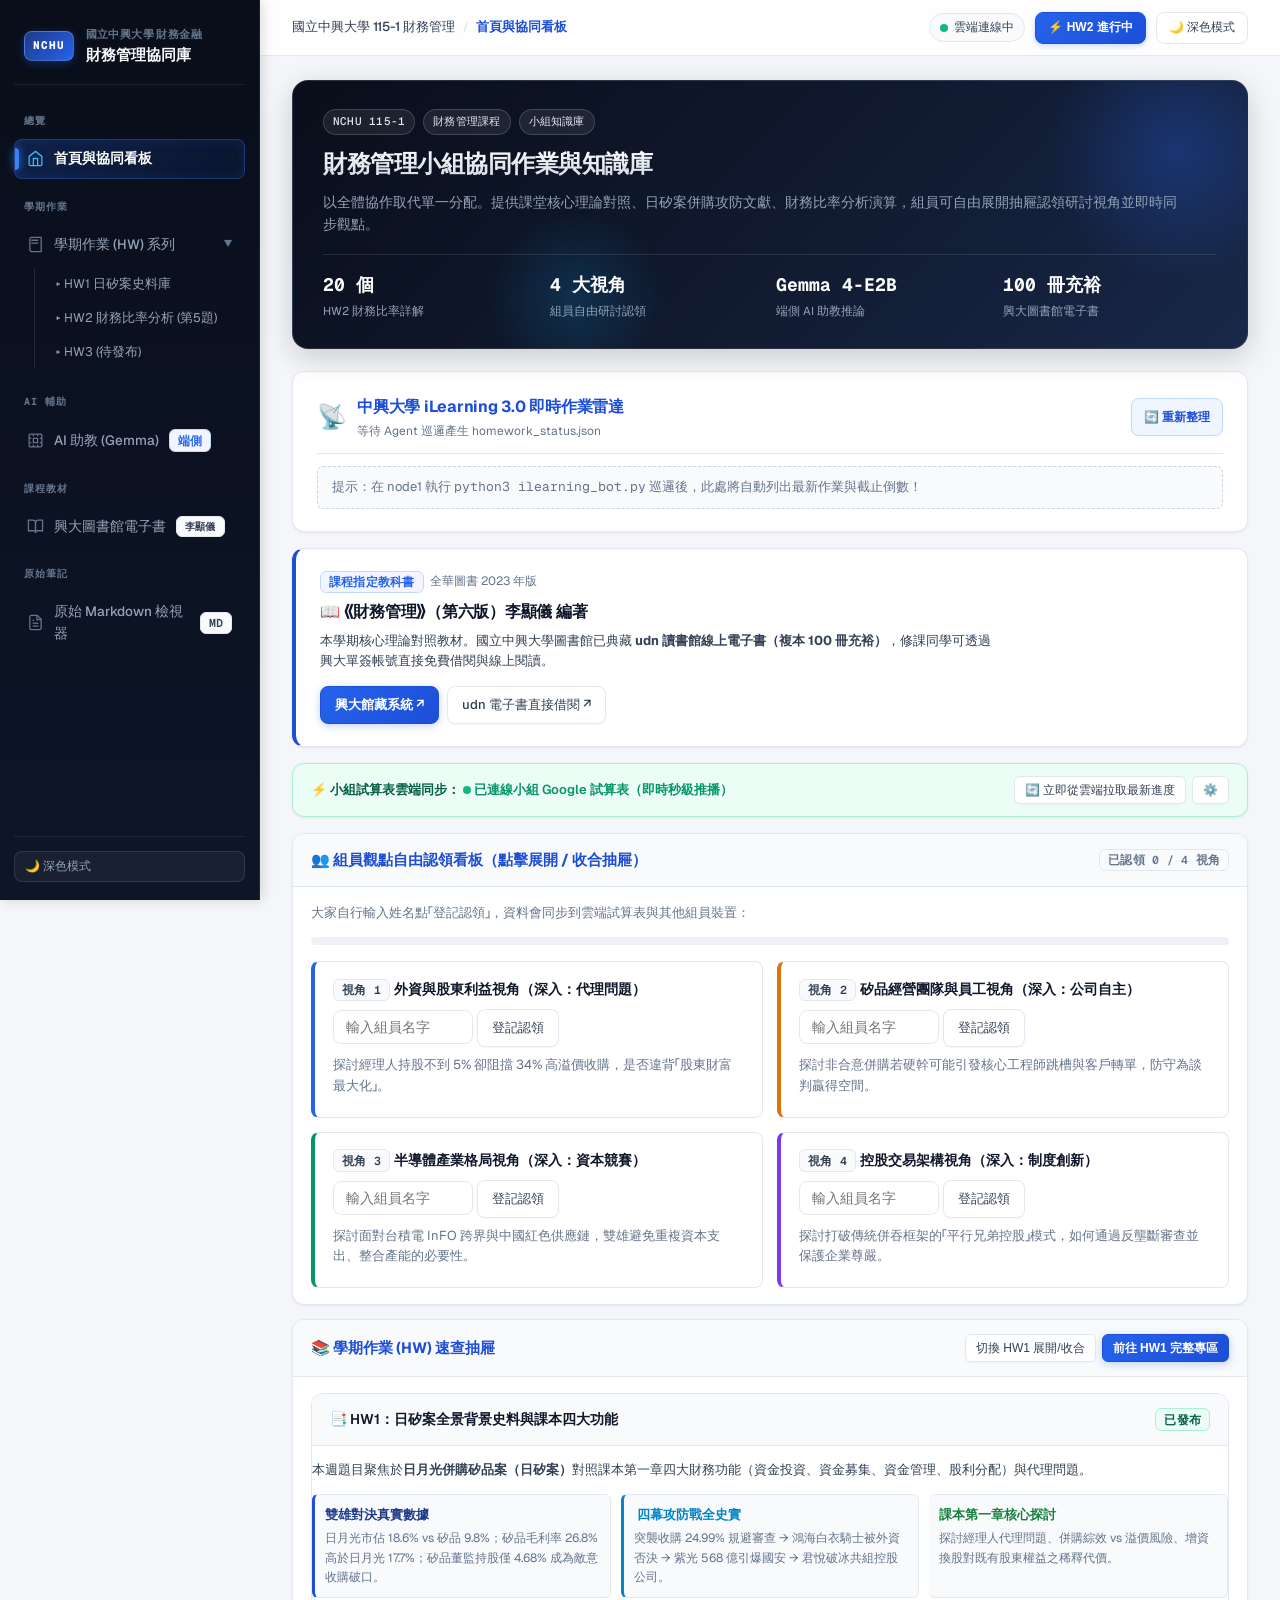
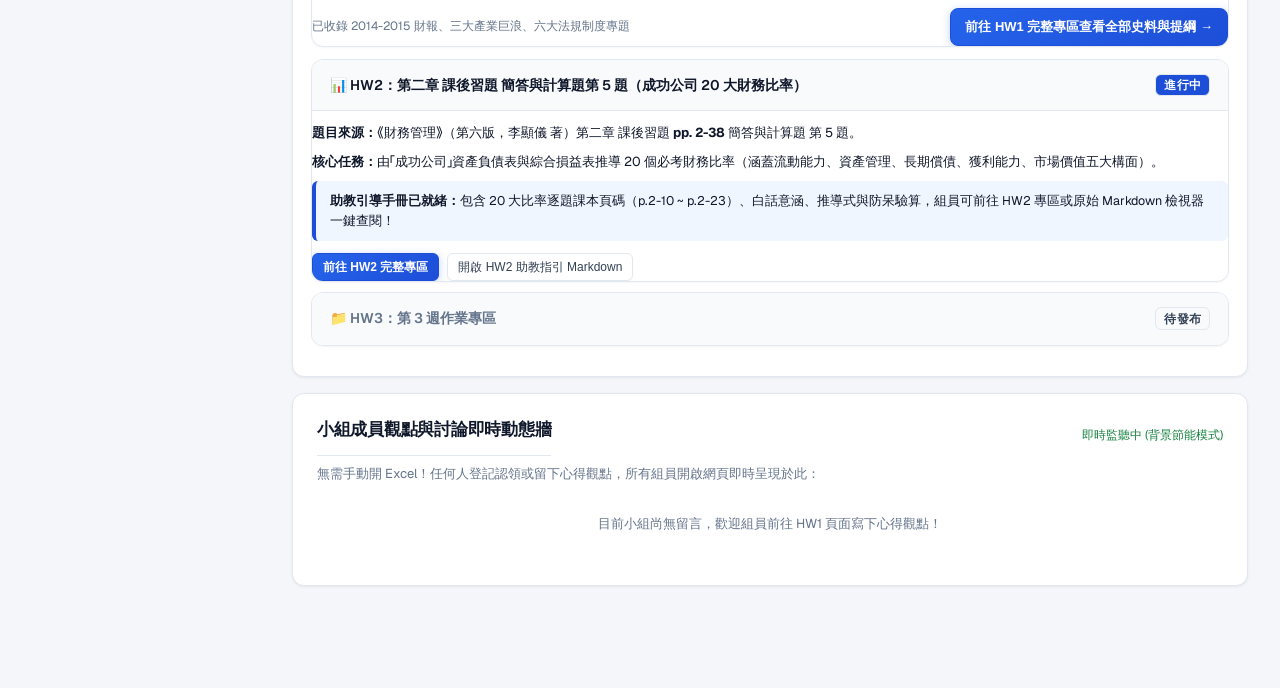
==== commit 75724ccf: "feat(ui): complete executive fintech redesign with dual-theme engine and mobile native dock" ====
--- a/index.html
+++ b/index.html
@@ -2,7 +2,7 @@
 <html lang="zh-TW">
 <head>
 <meta charset="UTF-8">
-<meta name="viewport" content="width=device-width, initial-scale=1.0, maximum-scale=1.0, user-scalable=no">
+<meta name="viewport" content="width=device-width, initial-scale=1.0, maximum-scale=1.0, user-scalable=no, viewport-fit=cover">
 <title>115-1 財務管理｜小組知識庫與協同平台</title>
 
 <!-- 頂級字體排印系統 (Geist / Geist Mono) -->
@@ -14,6 +14,88 @@
 <link rel="stylesheet" href="css/style.css">
 </head>
 <body>
+
+<!-- 行動端專屬頂欄 (Mobile App Header) -->
+<header class="mobile-header">
+ <div class="mobile-header-brand" onclick="switchSection(document.getElementById('nav-home'), 'home')">
+  <span class="brand-badge">NCHU</span>
+  <span class="mobile-brand-title">財管協同庫</span>
+ </div>
+ <div class="mobile-header-actions">
+  <span id="mobile-sync-dot" class="pulse-dot" title="雲端即時連線中"></span>
+  <button class="mobile-icon-btn theme-toggle-btn" onclick="toggleTheme()" aria-label="切換深淺色">🌙</button>
+  <button class="mobile-icon-btn" onclick="toggleMobileDrawer()" aria-label="開啟功能選單">
+   <svg viewBox="0 0 24 24" fill="none" stroke="currentColor" width="20" height="20">
+    <path stroke-linecap="round" stroke-linejoin="round" stroke-width="2" d="M4 6h16M4 12h16M4 18h16"/>
+   </svg>
+  </button>
+ </div>
+</header>
+
+<!-- 行動端抽屜導航遮罩與側滑選單 -->
+<div id="mobile-drawer-overlay" class="mobile-drawer-overlay" onclick="toggleMobileDrawer()"></div>
+<aside id="mobile-drawer" class="mobile-drawer">
+ <div class="mobile-drawer-header">
+  <div class="brand" style="border:none; padding:0; margin:0;">
+   <span class="brand-badge">NCHU</span>
+   <div class="brand-text">
+    <span class="brand-sub">國立中興大學 財務金融</span>
+    <span class="brand-name">財務管理協同庫</span>
+   </div>
+  </div>
+  <button class="mobile-drawer-close" onclick="toggleMobileDrawer()" aria-label="關閉選單">✕</button>
+ </div>
+
+ <div class="mobile-drawer-body">
+  <div class="nav-group">導航總覽</div>
+  <a class="nav-item active" id="mob-drawer-home" onclick="switchSectionFromDrawer('home')">
+   <svg viewBox="0 0 24 24" fill="none" stroke="currentColor"><path d="m3 9 9-7 9 7v11a2 2 0 0 1-2 2H5a2 2 0 0 1-2-2z"/><polyline points="9 22 9 12 15 12 15 22"/></svg>
+   <span>首頁與協同看板</span>
+  </a>
+
+  <div class="nav-group">學期作業 (HW)</div>
+  <a class="nav-item" id="mob-drawer-hw1" onclick="switchHwFromDrawer('hw1')">
+   <svg viewBox="0 0 24 24" fill="none" stroke="currentColor"><path d="M4 19.5v-15A2.5 2.5 0 0 1 6.5 2H20v20H6.5a2.5 2.5 0 0 1-2.5-2.5Z"/><path d="M6 6h10M6 10h10"/></svg>
+   <span>HW1 日矽案史料庫</span>
+   <span class="badge badge-success" style="margin-left:auto;">已發布</span>
+  </a>
+  <a class="nav-item" id="mob-drawer-hw2" onclick="switchHwFromDrawer('hw2')">
+   <svg viewBox="0 0 24 24" fill="none" stroke="currentColor"><path d="M3 3v18h18"/><path d="m19 9-5 5-4-4-3 3"/></svg>
+   <span>HW2 財務比率分析 (20題)</span>
+   <span class="badge" style="background:var(--primary); color:#fff; margin-left:auto;">進行中</span>
+  </a>
+  <a class="nav-item" id="mob-drawer-hw3" onclick="switchHwFromDrawer('hw3')">
+   <svg viewBox="0 0 24 24" fill="none" stroke="currentColor"><circle cx="12" cy="12" r="10"/><polyline points="12 6 12 12 14 14"/></svg>
+   <span>HW3 (待發布)</span>
+   <span class="badge" style="margin-left:auto;">待發布</span>
+  </a>
+
+  <div class="nav-group">AI 輔助</div>
+  <a class="nav-item" id="mob-drawer-gemma-lab" onclick="switchSectionFromDrawer('gemma-lab')">
+   <svg viewBox="0 0 24 24" fill="none" stroke="currentColor"><rect width="18" height="18" x="3" y="3" rx="2"/><path d="M9 9h6v6H9z"/><path d="M15 3v3M9 3v3M15 18v3M9 18v3M3 15h3M3 9h3M18 15h3M18 9h3"/></svg>
+   <span>AI 助教 (Gemma 4-E2B)</span>
+   <span class="badge badge-ai" style="margin-left:auto;">端側</span>
+  </a>
+
+  <div class="nav-group">教材與文獻</div>
+  <a class="nav-item" href="https://nchu.primo.exlibrisgroup.com/discovery/fulldisplay/alma9973925559607976/886NCHU_INST:886NCHU_INST" target="_blank" style="text-decoration: none;">
+   <svg viewBox="0 0 24 24" fill="none" stroke="currentColor"><path d="M2 3h6a4 4 0 0 1 4 4v14a3 3 0 0 0-3-3H2z"/><path d="M22 3h-6a4 4 0 0 0-4 4v14a3 3 0 0 1 3-3h7z"/></svg>
+   <span>興大圖書館電子書 (李顯儀)</span>
+   <span class="badge" style="margin-left:auto;">100冊</span>
+  </a>
+  <a class="nav-item" id="mob-drawer-md-viewer" onclick="switchSectionFromDrawer('md-viewer')">
+   <svg viewBox="0 0 24 24" fill="none" stroke="currentColor"><path d="M14.5 2H6a2 2 0 0 0-2 2v16a2 2 0 0 0 2 2h12a2 2 0 0 0 2-2V7.5L14.5 2z"/><polyline points="14 2 14 8 20 8"/></svg>
+   <span>原始 Markdown 檢視器</span>
+   <span class="badge" style="margin-left:auto;">MD</span>
+  </a>
+ </div>
+
+ <div class="mobile-drawer-footer">
+  <button class="sidebar-theme-toggle theme-toggle-btn" onclick="toggleTheme()" style="width:100%; justify-content:center;">
+   🌙 切換深淺色模式
+  </button>
+ </div>
+</aside>
 
 <!-- 頂部與側邊統一導航列 -->
 <nav id="sidebar">
@@ -68,9 +150,37 @@
  <span>原始 Markdown 檢視器</span>
  <span class="badge">MD</span>
  </a>
+
+ <div class="sidebar-footer">
+  <button class="sidebar-theme-toggle theme-toggle-btn" onclick="toggleTheme()">
+   🌙 深色模式
+  </button>
+ </div>
 </nav>
 
 <main id="main">
+
+<!-- 頂部懸浮導航列 -->
+<header class="topbar">
+ <div class="topbar-left">
+  <div class="topbar-breadcrumb">
+   <span class="univ">國立中興大學 115-1 財務管理</span>
+   <span class="sep">/</span>
+   <span class="current" id="topbar-breadcrumb-current">首頁與協同看板</span>
+  </div>
+ </div>
+ <div class="topbar-right">
+  <span id="topbar-sync-pill" class="topbar-pill"><span class="pulse-dot"></span> 雲端連線中</span>
+  <button class="topbar-btn topbar-btn-primary" onclick="switchHw('hw2')">
+   ⚡️ HW2 進行中
+  </button>
+  <button class="topbar-btn theme-toggle-btn" onclick="toggleTheme()">
+   🌙 深色模式
+  </button>
+ </div>
+</header>
+
+<div class="content-wrapper">
 
 
 <section id="sec-home" class="content-section active">
@@ -83,36 +193,55 @@
  </div>
  <h1 class="page-title">財務管理小組協同作業與知識庫</h1>
  <p class="page-desc">以全體協作取代單一分配。提供課堂核心理論對照、日矽案併購攻防文獻、財務比率分析演算，組員可自由展開抽屜認領研討視角並即時同步觀點。</p>
+ 
+ <div class="hero-kpis">
+  <div class="hero-kpi-item">
+   <span class="hero-kpi-val">20 個</span>
+   <span class="hero-kpi-label">HW2 財務比率詳解</span>
+  </div>
+  <div class="hero-kpi-item">
+   <span class="hero-kpi-val">4 大視角</span>
+   <span class="hero-kpi-label">組員自由研討認領</span>
+  </div>
+  <div class="hero-kpi-item">
+   <span class="hero-kpi-val">Gemma 4-E2B</span>
+   <span class="hero-kpi-label">端側 AI 助教推論</span>
+  </div>
+  <div class="hero-kpi-item">
+   <span class="hero-kpi-val">100 冊充裕</span>
+   <span class="hero-kpi-label">興大圖書館電子書</span>
+  </div>
+ </div>
  </div>
 
  <div id="ilearning-radar-card" class="card" style="margin-bottom: 16px;">
- <div style="display: flex; justify-content: space-between; align-items: center; flex-wrap: wrap; gap: 10px; margin-bottom: 12px; border-bottom: 1px solid #e2e8f0; padding-bottom: 10px;">
- <div style="display: flex; align-items: center; gap: 8px;">
- <span style="font-size: 24px;"></span>
+ <div style="display: flex; justify-content: space-between; align-items: center; flex-wrap: wrap; gap: 10px; margin-bottom: 12px; border-bottom: 1px solid var(--border); padding-bottom: 12px;">
+ <div style="display: flex; align-items: center; gap: 10px;">
+ <span style="font-size: 24px;">📡</span>
  <div>
- <h2 style="margin: 0; font-size: 16px; color: #1e3a8a; font-weight: 700;">中興大學 iLearning 3.0 即時作業雷達</h2>
- <div id="ilearning-sync-time" style="font-size: 12px; color: #64748b; margin-top: 2px;">同步狀態：載入中...</div>
- </div>
- </div>
- <button class="btn" onclick="fetchIlearningHomeworks()" style="font-size: 12px; padding: 6px 12px; background: #eff6ff; color: #2563eb; border: 1px solid #bfdbfe; font-weight: 600; cursor: pointer; border-radius: 6px;">
- 重新整理
+ <h2 style="margin: 0; font-size: 16px; color: var(--primary); font-weight: 700; border-bottom: none; padding-bottom: 0;">中興大學 iLearning 3.0 即時作業雷達</h2>
+ <div id="ilearning-sync-time" style="font-size: 12px; color: var(--text-muted); margin-top: 2px;">同步狀態：載入中...</div>
+ </div>
+ </div>
+ <button class="btn" onclick="fetchIlearningHomeworks()" style="font-size: 12px; padding: 6px 12px; background: var(--primary-light); color: var(--primary); border: 1px solid var(--primary-border); font-weight: 600; cursor: pointer; border-radius: var(--radius-control);">
+ 🔄 重新整理
  </button>
  </div>
  <div id="ilearning-hw-container">
- <div style="text-align: center; color: #475569; font-size: 13px; padding: 12px 0;">正在讀取 iLearning 最新作業資料...</div>
+ <div style="text-align: center; color: var(--text-muted); font-size: 13px; padding: 12px 0;">正在讀取 iLearning 最新作業資料...</div>
  </div>
  </div>
 
 <!-- 課程指定教科書與興大圖書館線上借閱卡片 -->
- <div class="card" style="background: var(--surface); border-left: 3px solid #1e40af; margin-bottom: 14px;">
- <div style="display: flex; justify-content: space-between; align-items: center; flex-wrap: wrap; gap: 12px;">
+ <div class="card" style="background: var(--surface); border-left: 4px solid var(--primary); margin-bottom: 16px;">
+ <div style="display: flex; justify-content: space-between; align-items: center; flex-wrap: wrap; gap: 14px;">
  <div style="max-width: 680px;">
  <div style="display: flex; align-items: center; gap: 6px; margin-bottom: 6px;">
- <span class="badge">課程指定教科書</span>
+ <span class="badge badge-ai">課程指定教科書</span>
  <span style="font-size: 12px; color: var(--text-muted);">全華圖書 2023 年版</span>
  </div>
- <h3 style="margin: 2px 0 6px 0; font-size: 15px; color: var(--text); font-weight: 700;">《財務管理》（第六版）李顯儀 編著</h3>
- <p style="margin: 0; font-size: 13px; color: var(--text-secondary); line-height: 1.55;">
+ <h3 style="margin: 2px 0 6px 0; font-size: 16px; color: var(--text); font-weight: 700;">📖 《財務管理》（第六版）李顯儀 編著</h3>
+ <p style="margin: 0; font-size: 13px; color: var(--text-secondary); line-height: 1.6;">
  本學期核心理論對照教材。國立中興大學圖書館已典藏 <b>udn 讀書館線上電子書（複本 100 冊充裕）</b>，修課同學可透過興大單簽帳號直接免費借閱與線上閱讀。
  </p>
  </div>
@@ -128,27 +257,31 @@
  </div>
 
  <!-- 雲端試算表連線狀態欄 -->
- <div class="card" style="background: #f0fdf4; border-color: #bbf7d0; padding: 10px 16px; margin-bottom: 14px;">
+ <div class="card" style="background: var(--positive-bg); border-color: var(--positive-border); padding: 12px 18px; margin-bottom: 16px;">
  <div style="display: flex; justify-content: space-between; align-items: center; flex-wrap: wrap; gap: 8px;">
- <span style="font-size: 13px; color: #166534; font-weight: 500;">
- ️ <b>小組試算表雲端同步：</b> <span id="sync-status"><span style="color:#15803d;"> 已自動連線至小組試算表</span></span>
+ <span style="font-size: 13px; color: var(--positive-text); font-weight: 500;">
+ ⚡️ <b>小組試算表雲端同步：</b> <span id="sync-status"><span style="color:var(--positive); font-weight:600;"><span class="pulse-dot"></span> 已自動連線至小組試算表</span></span>
  </span>
  <div style="display: flex; gap: 6px;">
- <button class="btn" style="font-size: 12px; padding: 4px 10px;" onclick="syncFromCloud()"> 立即從雲端拉取最新進度</button>
- <button class="btn" style="font-size: 12px; padding: 4px 8px; color: #64748b;" onclick="promptSheetApi()">️</button>
+ <button class="btn btn-sm" onclick="syncFromCloud()">🔄 立即從雲端拉取最新進度</button>
+ <button class="btn btn-sm" style="color: var(--text-muted);" onclick="promptSheetApi()">⚙️</button>
  </div>
  </div>
  </div>
 
  <!-- 【收合抽屜 1】：觀點自由認領看板 -->
  <details id="drawer-claim-board" open class="card" style="padding: 0; overflow: hidden; border: 1px solid var(--border); margin-bottom: 14px;">
- <summary style="padding: 14px 18px; cursor: pointer; background: #f8fafc; font-size: 15px; font-weight: 700; color: #1e3a8a; border-bottom: 1px solid var(--border); display: flex; justify-content: space-between; align-items: center; user-select: none;">
- <span> 組員觀點自由認領看板（點擊展開 / 收合抽屜）</span>
- <span id="claim-summary-badge" class="badge" style="background: #e0e7ff; color: #3730a3; font-weight: 600;">載入認領狀態中...</span>
+ <summary style="padding: 14px 18px; cursor: pointer; background: var(--surface-raised); font-size: 15px; font-weight: 700; color: var(--primary); border-bottom: 1px solid var(--border); display: flex; justify-content: space-between; align-items: center; user-select: none;">
+ <span>👥 組員觀點自由認領看板（點擊展開 / 收合抽屜）</span>
+ <span id="claim-summary-badge" class="badge" style="background: var(--primary-light); color: var(--primary); font-weight: 600;">載入認領狀態中...</span>
  </summary>
  
  <div style="padding: 16px 18px;">
  <p style="font-size: 13px; color: var(--text-muted); margin-top: 0;">大家自行輸入姓名點「登記認領」，資料會同步到雲端試算表與其他組員裝置：</p>
+ 
+ <div class="claim-progress-wrap">
+  <div id="claim-progress-bar" class="claim-progress-bar" style="width: 0%;"></div>
+ </div>
  
  <div id="claim-list">
  <div class="claim-card" id="card-role-1">
@@ -215,34 +348,34 @@
  </details>
 
  <!-- 【收合抽屜 2】：學期作業 (HW) 快速速查與精華導覽抽屜 -->
- <div class="card" style="padding: 0; overflow: hidden; border: 1px solid var(--border); margin-bottom: 14px;">
- <div style="padding: 14px 18px; background: #f8fafc; border-bottom: 1px solid var(--border); display: flex; justify-content: space-between; align-items: center; flex-wrap: wrap; gap: 8px;">
- <span style="font-size: 15px; font-weight: 700; color: #0284c7;"> 學期作業 (HW) 速查抽屜</span>
+ <div class="card" style="padding: 0; overflow: hidden; border: 1px solid var(--border); margin-bottom: 16px;">
+ <div style="padding: 14px 18px; background: var(--surface-raised); border-bottom: 1px solid var(--border); display: flex; justify-content: space-between; align-items: center; flex-wrap: wrap; gap: 8px;">
+ <span style="font-size: 15px; font-weight: 700; color: var(--primary);">📚 學期作業 (HW) 速查抽屜</span>
  <div style="display: flex; gap: 6px;">
- <button class="btn" style="font-size: 12px; padding: 4px 8px;" onclick="toggleHomeHw('home-hw1-details')">切換 HW1 展開/收合</button>
- <button class="btn btn-primary" style="font-size: 12px; padding: 4px 10px;" onclick="switchHw('hw1')"> 前往 HW1 完整專區</button>
+ <button class="btn btn-sm" onclick="toggleHomeHw('home-hw1-details')">切換 HW1 展開/收合</button>
+ <button class="btn btn-primary btn-sm" onclick="switchHw('hw1')">前往 HW1 完整專區</button>
  </div>
  </div>
 
  <div style="padding: 16px 18px;">
  <!-- HW1 抽屜 -->
- <details id="home-hw1-details" open style="background: white; border: 1px solid var(--border); margin-bottom: 10px;">
- <summary style="font-size: 14px; font-weight: 600; color: #1e3a8a; display: flex; justify-content: space-between; align-items: center; cursor: pointer;">
- <span> HW1：日矽案全景背景史料與課本四大功能</span>
+ <details id="home-hw1-details" open style="background: var(--surface); border: 1px solid var(--border); margin-bottom: 12px;">
+ <summary style="font-size: 14px; font-weight: 600; color: var(--text); display: flex; justify-content: space-between; align-items: center; cursor: pointer;">
+ <span>📑 HW1：日矽案全景背景史料與課本四大功能</span>
  <span class="badge badge-success">已發布</span>
  </summary>
  <div style="padding-top: 10px; font-size: 13px; line-height: 1.6; color: #334155;">
  <p style="margin-top: 4px;">本週題目聚焦於<b>日月光併購矽品案（日矽案）</b>對照課本第一章四大財務功能（資金投資、資金募集、資金管理、股利分配）與代理問題。</p>
  <div style="display: grid; grid-template-columns: repeat(auto-fit, minmax(220px, 1fr)); gap: 10px; margin: 10px 0;">
- <div style="background: #f8fafc; border: 1px solid var(--border); border-left: 3px solid #1e3a8a; border-radius: 6px; padding: 10px;">
+ <div style="background: var(--surface-raised); border: 1px solid var(--border); border-left: 3px solid var(--primary); border-radius: 6px; padding: 10px;">
  <b style="color: #1e3a8a;"> 雙雄對決真實數據</b>
  <p style="margin: 4px 0 0 0; font-size: 12px; color: var(--text-muted);">日月光市佔 18.6% vs 矽品 9.8%；矽品毛利率 26.8% 高於日月光 17.7%；矽品董監持股僅 4.68% 成為敵意收購破口。</p>
  </div>
- <div style="background: #f8fafc; border: 1px solid var(--border); border-left: 3px solid #0284c7; border-radius: 6px; padding: 10px;">
+ <div style="background: var(--surface-raised); border: 1px solid var(--border); border-left: 3px solid var(--accent-cyan); border-radius: 6px; padding: 10px;">
  <b style="color: #0284c7;">️ 四幕攻防戰全史實</b>
  <p style="margin: 4px 0 0 0; font-size: 12px; color: var(--text-muted);">突襲收購 24.99% 規避審查 → 鴻海白衣騎士被外資否決 → 紫光 568 億引爆國安 → 君悅破冰共組控股公司。</p>
  </div>
- <div style="background: #f8fafc; border: 1px solid var(--border); border-left: 3px solid #15803d; border-radius: 6px; padding: 10px;">
+ <div style="background: var(--surface-raised); border: 1px solid var(--border); border-left: 3px solid var(--success); border-radius: 6px; padding: 10px;">
  <b style="color: #15803d;"> 課本第一章核心探討</b>
  <p style="margin: 4px 0 0 0; font-size: 12px; color: var(--text-muted);">探討經理人代理問題、併購綜效 vs 溢價風險、增資換股對既有股東權益之稀釋代價。</p>
  </div>
@@ -255,29 +388,29 @@
  </details>
 
  <!-- HW2 抽屜 -->
- <details id="home-hw2-details" style="background: #f8fafc; border: 1px solid var(--border); margin-bottom: 10px;" open>
- <summary style="font-size: 14px; font-weight: 600; color: #0284c7; display: flex; justify-content: space-between; align-items: center; cursor: pointer;">
- <span> HW2：第二章 課後習題 簡答與計算題第 5 題（成功公司 20 大財務比率）</span>
- <span class="badge" style="background:#0284c7; color:#ffffff;">進行中</span>
+ <details id="home-hw2-details" style="background: var(--surface); border: 1px solid var(--border); margin-bottom: 10px;" open>
+ <summary style="font-size: 14px; font-weight: 600; color: var(--text); display: flex; justify-content: space-between; align-items: center; cursor: pointer;">
+ <span>📊 HW2：第二章 課後習題 簡答與計算題第 5 題（成功公司 20 大財務比率）</span>
+ <span class="badge" style="background:var(--primary); color:#ffffff;">進行中</span>
  </summary>
- <div style="padding-top: 12px; font-size: 13px; color: var(--text-main); line-height: 1.6;">
- <p style="margin: 0 0 8px 0;"><b> 題目來源：</b>《財務管理》（第六版，李顯儀 著）第二章 課後習題 <b>pp. 2-38</b> 簡答與計算題 第 5 題。</p>
- <p style="margin: 0 0 8px 0;"><b> 核心任務：</b>由「成功公司」資產負債表與綜合損益表推導 20 個必考財務比率（涵蓋流動能力、資產管理、長期償債、獲利能力、市場價值五大構面）。</p>
- <div style="background: #e0f2fe; border-left: 4px solid #0284c7; padding: 8px 12px; border-radius: 4px; margin-bottom: 10px; font-size: 12px;">
+ <div style="padding-top: 12px; font-size: 13px; color: var(--text); line-height: 1.6;">
+ <p style="margin: 0 0 8px 0;"><b>題目來源：</b>《財務管理》（第六版，李顯儀 著）第二章 課後習題 <b>pp. 2-38</b> 簡答與計算題 第 5 題。</p>
+ <p style="margin: 0 0 8px 0;"><b>核心任務：</b>由「成功公司」資產負債表與綜合損益表推導 20 個必考財務比率（涵蓋流動能力、資產管理、長期償債、獲利能力、市場價值五大構面）。</p>
+ <div style="background: var(--primary-light); border-left: 4px solid var(--primary); padding: 10px 14px; border-radius: var(--radius-sm); margin-bottom: 12px; font-size: 12.5px;">
  <b>助教引導手冊已就緒：</b>包含 20 大比率逐題課本頁碼（p.2-10 ~ p.2-23）、白話意涵、推導式與防呆驗算，組員可前往 HW2 專區或原始 Markdown 檢視器一鍵查閱！
  </div>
  <div style="display: flex; gap: 8px; flex-wrap: wrap;">
- <button class="btn btn-primary" style="font-size: 12px; padding: 4px 10px;" onclick="switchHw('hw2')"> 前往 HW2 完整專區</button>
- <button class="btn" style="font-size: 12px; padding: 4px 10px;" onclick="switchSection(document.getElementById('nav-md-viewer'), 'md-viewer'); loadMarkdownDoc('hw2_collab');"> 開啟 HW2 助教指引 Markdown</button>
+ <button class="btn btn-primary btn-sm" onclick="switchHw('hw2')">前往 HW2 完整專區</button>
+ <button class="btn btn-sm" onclick="switchSection(document.getElementById('nav-md-viewer'), 'md-viewer'); loadMarkdownDoc('hw2_collab');">開啟 HW2 助教指引 Markdown</button>
  </div>
  </div>
  </details>
 
  <!-- HW3 抽屜 -->
- <details style="background: #f8fafc; border: 1px solid var(--border);">
- <summary style="font-size: 14px; font-weight: 600; color: #64748b; display: flex; justify-content: space-between; align-items: center; cursor: pointer;">
- <span> HW3：第 3 週作業專區</span>
- <span class="badge" style="background:#e2e8f0; color:#64748b;">待發布</span>
+ <details style="background: var(--surface); border: 1px solid var(--border);">
+ <summary style="font-size: 14px; font-weight: 600; color: var(--text-muted); display: flex; justify-content: space-between; align-items: center; cursor: pointer;">
+ <span>📁 HW3：第 3 週作業專區</span>
+ <span class="badge">待發布</span>
  </summary>
  <div style="padding-top: 10px; font-size: 13px; color: var(--text-muted);">
  本週題目尚未發布。等出題後，資料與背景將同步更新！亦可點選側邊欄直達 HW3 專屬頁面。
@@ -318,7 +451,7 @@
  </div>
 
  <!-- 手機端禁用告示 -->
- <div id="mobile-warning-card" class="card" style="display:none; background: #fffbeb; border-color: #fde68a;">
+ <div id="mobile-warning-card" class="card" style="display:none; background: var(--warning-bg); border-color: var(--warning-border);">
  <div style="display:flex; gap:12px; align-items:center;">
  <span style="font-size: 28px;"></span>
  <div>
@@ -332,7 +465,7 @@
  </div>
 
  <!-- Mac Apple Silicon MLX 原生推薦橫幅 -->
- <div class="card" style="background: #f0fdf4; border: 1.5px solid #86efac; margin-bottom: 16px;">
+ <div class="card" style="background: var(--positive-bg); border: 1px solid var(--positive-border); margin-bottom: 16px;">
  <div style="display: flex; align-items: center; justify-content: space-between; flex-wrap: wrap; gap: 12px;">
  <div style="display: flex; align-items: center; gap: 10px;">
  <span style="font-size: 26px;"></span>
@@ -353,7 +486,7 @@
  設備支援良好！已鎖定使用 <b>Google Gemma 4-E2B</b> 旗艦端側模型（約 1.3GB），首次載入寫入快取後，永久秒開零流量。
  </p>
  
- <div id="llm-status-box" style="background: #f1f5f9; padding: 14px; border-radius: 8px; margin-bottom: 12px; font-size: 14px;">
+ <div id="llm-status-box" style="background: var(--surface-raised); border: 1px solid var(--border); padding: 14px; border-radius: 8px; margin-bottom: 12px; font-size: 14px; color: var(--text);">
  <span id="llm-status">模型規格：Google Gemma 4-E2B (財管特化版) ｜ 狀態：尚未掛載</span>
  <div id="progress-bar-bg" style="display:none; width: 100%; background: #cbd5e1; height: 8px; border-radius: 4px; margin-top: 8px; overflow: hidden;">
  <div id="progress-bar" style="width: 0%; background: #2563eb; height: 100%; transition: width 0.2s;"></div>
@@ -403,27 +536,30 @@
  </div>
 
  <!-- 教科書理論對照提示條 -->
- <div class="card" style="background: #f0fdf4; border-color: #bbf7d0; padding: 12px 16px; margin-bottom: 14px; display: flex; justify-content: space-between; align-items: center; flex-wrap: wrap; gap: 8px;">
+ <div class="card" style="background: var(--positive-bg); border: 1px solid var(--positive-border); padding: 12px 16px; margin-bottom: 14px; display: flex; justify-content: space-between; align-items: center; flex-wrap: wrap; gap: 8px;">
  <div style="font-size: 13.5px; color: #166534;">
  <b>HW1 課本理論對照教材：</b>《財務管理》（第六版，李顯儀 著）第一章「公司理財的內容架構（表 1-1）與代理問題」。
  </div>
- <a href="https://nchu.primo.exlibrisgroup.com/discovery/fulldisplay/alma9973925559607976/886NCHU_INST:886NCHU_INST" target="_blank" class="btn" style="font-size: 12px; padding: 5px 12px; border-color: #15803d; color: #166534; font-weight: 600; text-decoration: none; background: white;">
+ <a href="https://nchu.primo.exlibrisgroup.com/discovery/fulldisplay/alma9973925559607976/886NCHU_INST:886NCHU_INST" target="_blank" class="btn" style="font-size: 12px; padding: 5px 12px; border-color: #15803d; color: #166534; font-weight: 600; text-decoration: none; background: var(--surface); color: var(--success); border-color: var(--positive-border);">
  ️ 前往興大圖書館電子書 ↗
  </a>
  </div>
 
  <!-- 模組 1：兩強對決關鍵財務指標與股權結構極致對照看板 -->
  <details open>
- <summary> 模組一：雙雄關鍵財務與股權結構極致對比（2014–2015 併購前夕真實數據）</summary>
- <div style="padding-top: 12px; font-size: 13.5px; line-height: 1.6; color: #334155;">
+ <summary>🏛️ 模組一：雙雄關鍵財務與股權結構極致對比（2014–2015 併購前夕真實數據）</summary>
+ <div style="padding-top: 12px; font-size: 13.5px; line-height: 1.6; color: var(--text-secondary);">
  <p style="margin-top: 0;">以下整理自兩家公司 2014–2015 年度公開年報、公開資訊觀測站及產業市調（Gartner / Prismark）之真實客觀數據：</p>
+ 
+ <div class="mobile-table-hint"><span>👉 左右滑動可查看完整數據與背景分析</span></div>
+
  <div class="table-responsive">
  <table>
  <thead>
- <tr style="background: #f8fafc;">
+ <tr>
  <th style="width: 22%;">指標項目 (Metric)</th>
- <th style="width: 28%; color: #1e3a8a;"> 日月光半導體 (ASE, 2311)</th>
- <th style="width: 28%; color: #0284c7;">️ 矽品精密 (SPIL, 2325)</th>
+ <th style="width: 28%;"><span style="color:var(--primary); font-weight:700;">日月光半導體 (ASE, 2311)</span></th>
+ <th style="width: 28%;"><span style="color:var(--accent-cyan); font-weight:700;">矽品精密 (SPIL, 2325)</span></th>
  <th style="width: 22%;">個案戰略意涵與關鍵背景</th>
  </tr>
  </thead>
@@ -499,32 +635,32 @@
  <div style="padding-top: 12px; font-size: 13.5px; line-height: 1.6; color: #334155;">
  <div style="display: grid; grid-template-columns: repeat(auto-fit, minmax(280px, 1fr)); gap: 14px;">
  
- <div style="background: white; border: 1px solid var(--border); border-left: 4px solid #f59e0b; border-radius: 8px; padding: 14px;">
+ <div style="background: var(--surface); border: 1px solid var(--border); border-left: 4px solid #f59e0b; border-radius: 8px; padding: 14px;">
  <b style="color: #d97706; font-size: 15px;"> 巨浪 1：台積電 InFO 跨界震撼（代工巨頭踩過界）</b>
  <p style="margin: 6px 0; font-size: 13px;">
  <b>關鍵轉折：</b>2015 年底，台積電董事長張忠謀主導開發的整合型扇出型封裝（InFO-WLP）獲突破性成功，以此技術完勝三星，<b>獨家吃下 2016 年 Apple iPhone 7 A10 處理器全數訂單</b>！
  </p>
- <div style="background: #fffbeb; padding: 8px 10px; border-radius: 6px; font-size: 12.5px; color: #92400e;">
+ <div style="background: var(--warning-bg); border: 1px solid var(--warning-border); padding: 8px 10px; border-radius: 6px; font-size: 12.5px; color: var(--warning);">
  <b>封測危機：</b>以往晶圓代工與封測涇渭分明；台積電向下垂直整合高階封裝，傳統 OSAT 廠若不抱團衝刺 SiP（系統級封裝）與 2.5D/3D 異質整合，未來極可能被邊緣化淪為二線低階代工。
  </div>
  </div>
 
- <div style="background: white; border: 1px solid var(--border); border-left: 4px solid #ef4444; border-radius: 8px; padding: 14px;">
+ <div style="background: var(--surface); border: 1px solid var(--border); border-left: 4px solid #ef4444; border-radius: 8px; padding: 14px;">
  <b style="color: #dc2626; font-size: 15px;"> 巨浪 2：中國國家大基金與紫光「紅色獵殺」</b>
  <p style="margin: 6px 0; font-size: 13px;">
  <b>關鍵轉折：</b>2014 年底中國成立首期千億規模「國家集成電路產業投資基金」（大基金）。2015 年江蘇長電在國家資本注資下，以 7.8 億美元「蛇吞象」收購全球第 4 大封測廠新加坡星科金朋（STATS ChipPAC）。
  </p>
- <div style="background: #fef2f2; padding: 8px 10px; border-radius: 6px; font-size: 12.5px; color: #991b1b;">
+ <div style="background: var(--danger-bg); border: 1px solid var(--danger-border); padding: 8px 10px; border-radius: 6px; font-size: 12.5px; color: var(--danger);">
  <b>紫光狂飆：</b>紫光集團董事長趙偉國四處揮舞支票，大舉併購展訊、銳迪科，揚言入股聯發科，並在 2015 年 12 月向矽品開出 568 億元私募大單，紅色供應鏈直逼台灣核心命脈。
  </div>
  </div>
 
- <div style="background: white; border: 1px solid var(--border); border-left: 4px solid #334155; border-radius: 8px; padding: 14px;">
+ <div style="background: var(--surface); border: 1px solid var(--border); border-left: 4px solid var(--border-strong); border-radius: 8px; padding: 14px;">
  <b style="color: #1e40af; font-size: 15px;"> 巨浪 3：千億美元併購海嘯與手機高原期</b>
  <p style="margin: 6px 0; font-size: 13px;">
  <b>關鍵轉折：</b>2015 年全球智慧型手機出貨年增率從昔日 30%+ 驟降至個位數，終端紅利見頂。上游 IC 設計客戶展開巨型整併（Avago 370 億美元併購 Broadcom、NXP 118 億美元併 Freescale、Intel 167 億美元併 Altera）。
  </p>
- <div style="background: #f1f5f9; padding: 8px 10px; border-radius: 6px; font-size: 12.5px; color: #1e3a8a;">
+ <div style="background: var(--primary-light); border: 1px solid var(--primary-border); padding: 8px 10px; border-radius: 6px; font-size: 12.5px; color: var(--primary);">
  <b>議價力失衡：</b>合併後的大客戶採購體積暴增，單一封測廠若無相應量體，只能被客戶單方面砍價。半導體產業徹底進入「大者恆大、無規模即淘汰」殘酷洗牌期。
  </div>
  </div>
@@ -539,7 +675,7 @@
  <div style="padding-top: 12px; font-size: 13.5px; line-height: 1.6; color: #334155;">
  
  <!-- Act 1 -->
- <div style="background: white; border: 1px solid var(--border); border-radius: 8px; padding: 14px; margin-bottom: 12px;">
+ <div style="background: var(--surface); border: 1px solid var(--border); border-radius: 8px; padding: 14px; margin-bottom: 12px;">
  <div style="display: flex; justify-content: space-between; align-items: center; margin-bottom: 6px; flex-wrap: wrap;">
  <b style="color: #1e3a8a; font-size: 15px;"> 第一幕：無預警敵意突襲——非合意公開收購（2015.08.21 – 2015.09.22）</b>
  <span class="badge" style="background: #dbeafe; color: #1e40af;">突襲階段</span>
@@ -554,7 +690,7 @@
  </div>
 
  <!-- Act 2 -->
- <div style="background: white; border: 1px solid var(--border); border-radius: 8px; padding: 14px; margin-bottom: 12px;">
+ <div style="background: var(--surface); border: 1px solid var(--border); border-radius: 8px; padding: 14px; margin-bottom: 12px;">
  <div style="display: flex; justify-content: space-between; align-items: center; margin-bottom: 6px; flex-wrap: wrap;">
  <b style="color: #0284c7; font-size: 15px;">️ 第二幕：白衣騎士郭台銘進場 vs 外資巨頭大造反（2015.08.28 – 2015.10.15）</b>
  <span class="badge" style="background: #e0f2fe; color: #0369a1;">白騎士攻防</span>
@@ -568,7 +704,7 @@
  </div>
 
  <!-- Act 3 -->
- <div style="background: white; border: 1px solid var(--border); border-radius: 8px; padding: 14px; margin-bottom: 12px;">
+ <div style="background: var(--surface); border: 1px solid var(--border); border-radius: 8px; padding: 14px; margin-bottom: 12px;">
  <div style="display: flex; justify-content: space-between; align-items: center; margin-bottom: 6px; flex-wrap: wrap;">
  <b style="color: #dc2626; font-size: 15px;"> 第三幕：險棋紫光 568 億私募案與國安風暴海嘯（2015.12.11 – 2016.03.17）</b>
  <span class="badge" style="background: #fee2e2; color: #b91c1c;">國安爭議</span>
@@ -582,7 +718,7 @@
  </div>
 
  <!-- Act 4 -->
- <div style="background: white; border: 1px solid var(--border); border-radius: 8px; padding: 14px;">
+ <div style="background: var(--surface); border: 1px solid var(--border); border-radius: 8px; padding: 14px;">
  <div style="display: flex; justify-content: space-between; align-items: center; margin-bottom: 6px; flex-wrap: wrap;">
  <b style="color: #15803d; font-size: 15px;"> 第四幕：君悅密室破冰與制度創新——日月光投控誕生（2016.05.26 – 2018.04.30）</b>
  <span class="badge" style="background: #dcfce7; color: #15803d;">合意成立</span>
@@ -616,49 +752,49 @@
  <div style="padding-top: 12px; font-size: 13.5px; line-height: 1.6; color: #334155;">
  <div style="display: grid; grid-template-columns: repeat(auto-fit, minmax(280px, 1fr)); gap: 12px;">
  
- <div style="background: white; border: 1px solid var(--border); border-left: 4px solid #1e3a8a; border-radius: 8px; padding: 12px;">
+ <div style="background: var(--surface); border: 1px solid var(--border); border-left: 4px solid var(--primary); border-radius: 8px; padding: 12px;">
  <b style="color: #1e3a8a;"> 張虔生（日月光董事長）</b>
- <blockquote style="margin: 8px 0; padding-left: 10px; border-left: 3px solid #cbd5e1; font-style: italic; color: #475569; font-size: 13px;">
+ <blockquote style="margin: 8px 0; padding-left: 10px; border-left: 3px solid var(--border-strong); font-style: italic; color: var(--text-secondary); font-size: 13px;">
  「面臨全球巨型併購浪潮與紅色供應鏈崛起，台灣封測產業必須組隊打世界盃！如果我們內部還在互相殺價內耗，只會一起被淘汰。」
  </blockquote>
  <span style="font-size: 12px; color: var(--text-muted);">立場：以國家級產業資本出發，透過高槓桿資本運作強行推動產業整合。</span>
  </div>
 
- <div style="background: white; border: 1px solid var(--border); border-left: 4px solid #0284c7; border-radius: 8px; padding: 12px;">
+ <div style="background: var(--surface); border: 1px solid var(--border); border-left: 4px solid var(--accent-cyan); border-radius: 8px; padding: 12px;">
  <b style="color: #0284c7;">️ 林文伯（矽品董事長，圍棋九段）</b>
- <blockquote style="margin: 8px 0; padding-left: 10px; border-left: 3px solid #cbd5e1; font-style: italic; color: #475569; font-size: 13px;">
+ <blockquote style="margin: 8px 0; padding-left: 10px; border-left: 3px solid var(--border-strong); font-style: italic; color: var(--text-secondary); font-size: 13px;">
  「日月光是突襲的野蠻人！以低價掠奪矽品股權。矽品是我一手帶大的孩子，雙方客戶高度重疊，強行結合只會造成轉單外流，損害台灣利益！」
  </blockquote>
  <span style="font-size: 12px; color: var(--text-muted);">立場：捍衛三十年創立之自主經營權，視敵意併購為產業災難與道德掠奪。</span>
  </div>
 
- <div style="background: white; border: 1px solid var(--border); border-left: 4px solid #f59e0b; border-radius: 8px; padding: 12px;">
+ <div style="background: var(--surface); border: 1px solid var(--border); border-left: 4px solid #f59e0b; border-radius: 8px; padding: 12px;">
  <b style="color: #d97706;"> 郭台銘（鴻海科技集團董事長）</b>
- <blockquote style="margin: 8px 0; padding-left: 10px; border-left: 3px solid #cbd5e1; font-style: italic; color: #475569; font-size: 13px;">
+ <blockquote style="margin: 8px 0; padding-left: 10px; border-left: 3px solid var(--border-strong); font-style: italic; color: var(--text-secondary); font-size: 13px;">
  「矽品是底片、鴻海是相機！兩家是垂直整合的長遠戰略夥伴。日月光那種跑進資本市場買股票的做法叫做投機，不是做產業！」
  </blockquote>
  <span style="font-size: 12px; color: var(--text-muted);">立場：扮演白衣騎士角色，試圖以換股增資取得半導體後端關鍵切入點。</span>
  </div>
 
- <div style="background: white; border: 1px solid var(--border); border-left: 4px solid #dc2626; border-radius: 8px; padding: 12px;">
+ <div style="background: var(--surface); border: 1px solid var(--border); border-left: 4px solid #dc2626; border-radius: 8px; padding: 12px;">
  <b style="color: #dc2626;"> 趙偉國（中國紫光集團前董事長）</b>
- <blockquote style="margin: 8px 0; padding-left: 10px; border-left: 3px solid #cbd5e1; font-style: italic; color: #475569; font-size: 13px;">
+ <blockquote style="margin: 8px 0; padding-left: 10px; border-left: 3px solid var(--border-strong); font-style: italic; color: var(--text-secondary); font-size: 13px;">
  「台灣若不對大陸資本開放，我們就自己花錢幹！紫光有的是資金，既然不能買展訊代工，我們就直接買下你們的封測廠！」
  </blockquote>
  <span style="font-size: 12px; color: var(--text-muted);">立場：國家資本意志代言人，趁台灣兩強相爭之際強行跨海插旗。</span>
  </div>
 
- <div style="background: white; border: 1px solid var(--border); border-left: 4px solid #1e40af; border-radius: 8px; padding: 12px;">
+ <div style="background: var(--surface); border: 1px solid var(--border); border-left: 4px solid #1e40af; border-radius: 8px; padding: 12px;">
  <b style="color: #1e40af;">️ ISS（全球最大機構股東代理投票顧問報告）</b>
- <blockquote style="margin: 8px 0; padding-left: 10px; border-left: 3px solid #cbd5e1; font-style: italic; color: #475569; font-size: 13px;">
+ <blockquote style="margin: 8px 0; padding-left: 10px; border-left: 3px solid var(--border-strong); font-style: italic; color: var(--text-secondary); font-size: 13px;">
  「矽品提出之折價增資換股案嚴重稀釋全體股東每股價值與獲利。管理階層顯係為抵禦收購而行使防禦，損害股東利益，建議全數投反對票。」
  </blockquote>
  <span style="font-size: 12px; color: var(--text-muted);">立場：嚴格維護股東財富最大化原則，對經理人個人自肥防衛予以否決。</span>
  </div>
 
- <div style="background: white; border: 1px solid var(--border); border-left: 4px solid #059669; border-radius: 8px; padding: 12px;">
+ <div style="background: var(--surface); border: 1px solid var(--border); border-left: 4px solid var(--success); border-radius: 8px; padding: 12px;">
  <b style="color: #059669;"> 中國商務部（2017 年第 77 號公告限制性條件）</b>
- <blockquote style="margin: 8px 0; padding-left: 10px; border-left: 3px solid #cbd5e1; font-style: italic; color: #475569; font-size: 13px;">
+ <blockquote style="margin: 8px 0; padding-left: 10px; border-left: 3px solid var(--border-strong); font-style: italic; color: var(--text-secondary); font-size: 13px;">
  「本案具有排除限制競爭效果。核准但附帶條件：雙方須自本決定生效日起 24 個月內，保持獨立法人、獨立定價、各自行銷採購，不得互換定價敏感資訊。」
  </blockquote>
  <span style="font-size: 12px; color: var(--text-muted);">立場：防範雙雄合併後對中國境內 IC 設計客戶進行價格壟斷。</span>
@@ -674,43 +810,43 @@
  <div style="padding-top: 12px; font-size: 13.5px; line-height: 1.6; color: #334155;">
  <div style="display: grid; grid-template-columns: repeat(auto-fit, minmax(300px, 1fr)); gap: 14px;">
  
- <div style="background: #f8fafc; border: 1px solid var(--border); border-radius: 8px; padding: 12px;">
- <b style="color: #0f172a;">1. 董監持股過低（4.68%）的「門戶洞開」漏洞</b>
+ <div style="background: var(--surface-raised); border: 1px solid var(--border); border-radius: 8px; padding: 12px;">
+ <b style="color: var(--text);">1. 董監持股過低（4.68%）的「門戶洞開」漏洞</b>
  <p style="margin: 6px 0 0 0; font-size: 13px;">
  矽品董事會持股僅 4.68%，卻實質掌控逾 800 億營收與千億市值企業。在股權極度分散且由外資主導的結構下，若經營層未建立控股防火牆，公開收購方只要端出足夠現金溢價，便能直接越過管理階層接管股權。
  </p>
  </div>
 
- <div style="background: #f8fafc; border: 1px solid var(--border); border-radius: 8px; padding: 12px;">
- <b style="color: #0f172a;">2. 「24.99% 收購上限」的法規技術巧門</b>
+ <div style="background: var(--surface-raised); border: 1px solid var(--border); border-radius: 8px; padding: 12px;">
+ <b style="color: var(--text);">2. 「24.99% 收購上限」的法規技術巧門</b>
  <p style="margin: 6px 0 0 0; font-size: 13px;">
  日月光將收購上限嚴格鎖定在 24.99%，精準避開《公平交易法》結合申報門檻（持有或取得他事業股份超過三分之一或達 25%）。日月光法務團隊利用此一法規真空，迅速完成籌碼鎖定，造成實質第一大股東既成事實。
  </p>
  </div>
 
- <div style="background: #f8fafc; border: 1px solid var(--border); border-radius: 8px; padding: 12px;">
- <b style="color: #0f172a;">3. 台灣企業缺乏「毒藥丸（Poison Pill）」合法防禦武器</b>
+ <div style="background: var(--surface-raised); border: 1px solid var(--border); border-radius: 8px; padding: 12px;">
+ <b style="color: var(--text);">3. 台灣企業缺乏「毒藥丸（Poison Pill）」合法防禦武器</b>
  <p style="margin: 6px 0 0 0; font-size: 13px;">
  美國常見的「毒藥丸計畫」（股東認股權計畫，在遭遇惡意併購時允許原股東折價認購新股以稀釋進攻者）在台灣《公司法》下受到「股份平等原則」與「資本確定原則」限制而無法實行，迫使矽品只能採取折價換股鴻海或引進紫光等極端險招。
  </p>
  </div>
 
- <div style="background: #f8fafc; border: 1px solid var(--border); border-radius: 8px; padding: 12px;">
- <b style="color: #0f172a;">4. 外資持股近 60% 帶來的股東行動主義（Shareholder Activism）</b>
+ <div style="background: var(--surface-raised); border: 1px solid var(--border); border-radius: 8px; padding: 12px;">
+ <b style="color: var(--text);">4. 外資持股近 60% 帶來的股東行動主義（Shareholder Activism）</b>
  <p style="margin: 6px 0 0 0; font-size: 13px;">
  過去台灣企業多以家族派系或人情動員掌控委託書；但日矽案見證了外資機構（ISS / Glass Lewis 指引）主導股東會決策。外資嚴格遵循財務模型與價值最大化，直接在臨時股東會否決了經營層自保的換股案。
  </p>
  </div>
 
- <div style="background: #f8fafc; border: 1px solid var(--border); border-radius: 8px; padding: 12px;">
- <b style="color: #0f172a;">5. 審計委員會與獨立董事之「信賴義務（Fiduciary Duty）」困境</b>
+ <div style="background: var(--surface-raised); border: 1px solid var(--border); border-radius: 8px; padding: 12px;">
+ <b style="color: var(--text);">5. 審計委員會與獨立董事之「信賴義務（Fiduciary Duty）」困境</b>
  <p style="margin: 6px 0 0 0; font-size: 13px;">
  面對公開收購，獨立董事應當維護誰的利益？若收購方溢價 34%，拒絕收購是否損害股東利益？若接受收購是否背叛了多年委任其職位之現有經營團隊？日矽案成為台灣日後推動《企併法》強化審審會查核規範的重要教材。
  </p>
  </div>
 
- <div style="background: #f8fafc; border: 1px solid var(--border); border-radius: 8px; padding: 12px;">
- <b style="color: #0f172a;">6. 平行兄弟控股（Dual-operating Holding Structure）的創新與成本</b>
+ <div style="background: var(--surface-raised); border: 1px solid var(--border); border-radius: 8px; padding: 12px;">
+ <b style="color: var(--text);">6. 平行兄弟控股（Dual-operating Holding Structure）的創新與成本</b>
  <p style="margin: 6px 0 0 0; font-size: 13px;">
  以新設控股公司（3711）作為上市載體，原兩家公司平行存續。這化解了消滅合併帶來的團隊反彈與自尊受挫；但其代價是維持兩套獨立後台與法規遵循成本，且兩年間受限於中國反壟斷條款無法直接合併定價。
  </p>
@@ -729,7 +865,7 @@
  <div class="table-responsive">
  <table>
  <thead>
- <tr style="background: #f8fafc;">
+ <tr>
  <th style="width: 18%;">課本四大財務功能</th>
  <th style="width: 28%;">課本理論核心概念</th>
  <th style="width: 30%;">日矽案真實客觀實務對照</th>
@@ -855,7 +991,7 @@
  </div>
  </div>
 
- <pre id="md-raw-display" style="background: #f8fafc; border: 1px solid var(--border); border-radius: 8px; padding: 16px; font-size: 13px; line-height: 1.6; max-height: 520px; overflow: auto; white-space: pre-wrap; word-break: break-all; font-family: ui-monospace, SFMono-Regular, Menlo, Monaco, Consolas, monospace;"></pre>
+ <pre id="md-raw-display" style="background: var(--surface-raised); border: 1px solid var(--border); border-radius: 8px; padding: 16px; font-size: 13px; line-height: 1.6; max-height: 520px; overflow: auto; white-space: pre-wrap; word-break: break-all; font-family: ui-monospace, SFMono-Regular, Menlo, Monaco, Consolas, monospace; color: var(--text);"></pre>
  </div>
 
  <!-- 原生純文字資料區塊 (Zero JS Syntax Risk) -->
@@ -1727,47 +1863,47 @@
  <!-- 原始資料快速卡 -->
  <div class="card" style="margin-bottom: 20px;">
  <div style="display: flex; justify-content: space-between; align-items: center; flex-wrap: wrap; gap: 10px; margin-bottom: 12px;">
- <h3 style="margin: 0; font-size: 17px; color: #0369a1;"> 成功公司原始財務報表（單位：萬元）</h3>
- <span class="badge" style="background:#e0f2fe; color:#0369a1;">課本 pp. 2-38 基礎題第 5 題</span>
- </div>
- <div style="display: grid; grid-template-columns: repeat(auto-fit, minmax(300px, 1fr)); gap: 16px;">
+ <h3 style="margin: 0; font-size: 17px; color: var(--primary);">📊 成功公司原始財務報表（單位：萬元）</h3>
+ <span class="badge badge-ai">課本 pp. 2-38 基礎題第 5 題</span>
+ </div>
+ <div style="display: grid; grid-template-columns: repeat(auto-fit, minmax(280px, 1fr)); gap: 16px;">
  <!-- 資產負債表 -->
- <div style="background: #f8fafc; border: 1px solid var(--border); border-radius: 8px; padding: 12px;">
- <h4 style="margin: 0 0 8px 0; font-size: 14px; color: #334155;">️ 資產負債表（存量觀念）</h4>
- <table style="width: 100%; font-size: 12px; border-collapse: collapse;">
- <tr style="border-bottom: 1px solid #e2e8f0;"><td style="padding: 3px;">現金 / 應收 / 存貨</td><td style="text-align: right;">650 / 1,250 / 850</td></tr>
- <tr style="border-bottom: 1px solid #e2e8f0; font-weight: 700; color: #0284c7;"><td style="padding: 3px;">流動資產合計</td><td style="text-align: right;">2,750</td></tr>
- <tr style="border-bottom: 1px solid #e2e8f0;"><td style="padding: 3px;">固定資產 / 其它資產</td><td style="text-align: right;">750 / 250</td></tr>
- <tr style="border-bottom: 1px solid #e2e8f0; font-weight: 700;"><td style="padding: 3px;">非流動資產合計</td><td style="text-align: right;">1,000</td></tr>
- <tr style="border-bottom: 2px solid #0284c7; font-weight: 800; background: #f0fdf4;"><td style="padding: 4px;">資產總計</td><td style="text-align: right;">3,750</td></tr>
- <tr style="border-bottom: 1px solid #e2e8f0;"><td style="padding: 3px;">應付帳款 / 應計項目</td><td style="text-align: right;">450 / 600</td></tr>
- <tr style="border-bottom: 1px solid #e2e8f0; font-weight: 700; color: #ef4444;"><td style="padding: 3px;">流動負債合計</td><td style="text-align: right;">1,050</td></tr>
- <tr style="border-bottom: 1px solid #e2e8f0;"><td style="padding: 3px;">非流動負債合計</td><td style="text-align: right;">550</td></tr>
- <tr style="border-bottom: 1px solid #e2e8f0; font-weight: 700;"><td style="padding: 3px;">負債總計</td><td style="text-align: right;">1,600</td></tr>
- <tr style="border-bottom: 1px solid #e2e8f0;"><td style="padding: 3px;">普通股 (面額10元) / 保留盈餘</td><td style="text-align: right;">950 / 1,200</td></tr>
- <tr style="border-bottom: 1px solid #e2e8f0; font-weight: 700; color: #10b981;"><td style="padding: 3px;">權益合計</td><td style="text-align: right;">2,150</td></tr>
- <tr style="border-bottom: 2px solid #0284c7; font-weight: 800; background: #f0fdf4;"><td style="padding: 4px;">負債與權益合計</td><td style="text-align: right;">3,750</td></tr>
+ <div style="background: var(--surface-raised); border: 1px solid var(--border); border-radius: var(--radius-control); padding: 14px;">
+ <h4 style="margin: 0 0 10px 0; font-size: 14px; color: var(--text);">🏛️ 資產負債表（存量觀念）</h4>
+ <table style="width: 100%; font-size: 12.5px; border-collapse: collapse;">
+ <tr style="border-bottom: 1px solid var(--border);"><td style="padding: 5px 3px;">現金 / 應收 / 存貨</td><td style="text-align: right;" class="num">650 / 1,250 / 850</td></tr>
+ <tr style="border-bottom: 1px solid var(--border); font-weight: 700; color: var(--primary);"><td style="padding: 5px 3px;">流動資產合計</td><td style="text-align: right;" class="num">2,750</td></tr>
+ <tr style="border-bottom: 1px solid var(--border);"><td style="padding: 5px 3px;">固定資產 / 其它資產</td><td style="text-align: right;" class="num">750 / 250</td></tr>
+ <tr style="border-bottom: 1px solid var(--border); font-weight: 700;"><td style="padding: 5px 3px;">非流動資產合計</td><td style="text-align: right;" class="num">1,000</td></tr>
+ <tr style="border-bottom: 2px solid var(--primary); font-weight: 800; background: var(--positive-bg); color: var(--positive-text);"><td style="padding: 6px 3px;">資產總計</td><td style="text-align: right;" class="num">3,750</td></tr>
+ <tr style="border-bottom: 1px solid var(--border);"><td style="padding: 5px 3px;">應付帳款 / 應計項目</td><td style="text-align: right;" class="num">450 / 600</td></tr>
+ <tr style="border-bottom: 1px solid var(--border); font-weight: 700; color: var(--negative);"><td style="padding: 5px 3px;">流動負債合計</td><td style="text-align: right;" class="num">1,050</td></tr>
+ <tr style="border-bottom: 1px solid var(--border);"><td style="padding: 5px 3px;">非流動負債合計</td><td style="text-align: right;" class="num">550</td></tr>
+ <tr style="border-bottom: 1px solid var(--border); font-weight: 700;"><td style="padding: 5px 3px;">負債總計</td><td style="text-align: right;" class="num">1,600</td></tr>
+ <tr style="border-bottom: 1px solid var(--border);"><td style="padding: 5px 3px;">普通股 (面額10元) / 保留盈餘</td><td style="text-align: right;" class="num">950 / 1,200</td></tr>
+ <tr style="border-bottom: 1px solid var(--border); font-weight: 700; color: var(--positive);"><td style="padding: 5px 3px;">權益合計</td><td style="text-align: right;" class="num">2,150</td></tr>
+ <tr style="border-bottom: 2px solid var(--primary); font-weight: 800; background: var(--positive-bg); color: var(--positive-text);"><td style="padding: 6px 3px;">負債與權益合計</td><td style="text-align: right;" class="num">3,750</td></tr>
  </table>
  </div>
  <!-- 損益表與市場資訊 -->
- <div style="background: #f8fafc; border: 1px solid var(--border); border-radius: 8px; padding: 12px;">
- <h4 style="margin: 0 0 8px 0; font-size: 14px; color: #334155;"> 綜合損益表（流量觀念）</h4>
- <table style="width: 100%; font-size: 12px; border-collapse: collapse;">
- <tr style="border-bottom: 1px solid #e2e8f0;"><td style="padding: 3px;">銷貨淨額 (營收)</td><td style="text-align: right;">5,800</td></tr>
- <tr style="border-bottom: 1px solid #e2e8f0;"><td style="padding: 3px;">銷貨成本</td><td style="text-align: right;">3,900</td></tr>
- <tr style="border-bottom: 1px solid #e2e8f0; font-weight: 700; color: #0284c7;"><td style="padding: 3px;">營業毛利</td><td style="text-align: right;">1,900</td></tr>
- <tr style="border-bottom: 1px solid #e2e8f0;"><td style="padding: 3px;">營業費用</td><td style="text-align: right;">1,050</td></tr>
- <tr style="border-bottom: 1px solid #e2e8f0; font-weight: 700; color: #f59e0b;"><td style="padding: 3px;">營業利益 (EBIT)</td><td style="text-align: right;">850</td></tr>
- <tr style="border-bottom: 1px solid #e2e8f0;"><td style="padding: 3px;">利息費用</td><td style="text-align: right;">250</td></tr>
- <tr style="border-bottom: 1px solid #e2e8f0; font-weight: 700;"><td style="padding: 3px;">稅前收益</td><td style="text-align: right;">600</td></tr>
- <tr style="border-bottom: 1px solid #e2e8f0;"><td style="padding: 3px;">所得稅 (20%)</td><td style="text-align: right;">120</td></tr>
- <tr style="border-bottom: 2px solid #10b981; font-weight: 800; color: #047857; background: #ecfdf5;"><td style="padding: 4px;">稅後淨利</td><td style="text-align: right;">480</td></tr>
+ <div style="background: var(--surface-raised); border: 1px solid var(--border); border-radius: var(--radius-control); padding: 14px;">
+ <h4 style="margin: 0 0 10px 0; font-size: 14px; color: var(--text);">📈 綜合損益表（流量觀念）</h4>
+ <table style="width: 100%; font-size: 12.5px; border-collapse: collapse;">
+ <tr style="border-bottom: 1px solid var(--border);"><td style="padding: 5px 3px;">銷貨淨額 (營收)</td><td style="text-align: right;" class="num">5,800</td></tr>
+ <tr style="border-bottom: 1px solid var(--border);"><td style="padding: 5px 3px;">銷貨成本</td><td style="text-align: right;" class="num">3,900</td></tr>
+ <tr style="border-bottom: 1px solid var(--border); font-weight: 700; color: var(--primary);"><td style="padding: 5px 3px;">營業毛利</td><td style="text-align: right;" class="num">1,900</td></tr>
+ <tr style="border-bottom: 1px solid var(--border);"><td style="padding: 5px 3px;">營業費用</td><td style="text-align: right;" class="num">1,050</td></tr>
+ <tr style="border-bottom: 1px solid var(--border); font-weight: 700; color: var(--warning);"><td style="padding: 5px 3px;">營業利益 (EBIT)</td><td style="text-align: right;" class="num">850</td></tr>
+ <tr style="border-bottom: 1px solid var(--border);"><td style="padding: 5px 3px;">利息費用</td><td style="text-align: right;" class="num">250</td></tr>
+ <tr style="border-bottom: 1px solid var(--border); font-weight: 700;"><td style="padding: 5px 3px;">稅前收益</td><td style="text-align: right;" class="num">600</td></tr>
+ <tr style="border-bottom: 1px solid var(--border);"><td style="padding: 5px 3px;">所得稅 (20%)</td><td style="text-align: right;" class="num">120</td></tr>
+ <tr style="border-bottom: 2px solid var(--positive); font-weight: 800; color: var(--positive-text); background: var(--positive-bg);"><td style="padding: 6px 3px;">稅後淨利</td><td style="text-align: right;" class="num">480</td></tr>
  </table>
- <div style="margin-top: 10px; padding: 8px; background: #fff; border: 1px dashed #cbd5e1; border-radius: 6px; font-size: 11px;">
- <b> 股本與市場行情推算：</b><br>
- • 普通股市價： 元 ｜ 每股面額： 元<br>
+ <div style="margin-top: 12px; padding: 10px 12px; background: var(--surface); border: 1px dashed var(--border-hover); border-radius: var(--radius-control); font-size: 11.5px; color: var(--text-secondary); line-height: 1.6;">
+ <b style="color:var(--text);">📌 股本與市場行情推算：</b><br>
+ • 普通股市價：<b>120</b> 元 ｜ 每股面額：<b>10</b> 元<br>
  • 流通股數 ＝ 950 萬 / 10 ＝ <b>95 萬股</b><br>
- • 每股現金股利： 元 ｜ 所得稅率：20%
+ • 每股現金股利：<b>3</b> 元 ｜ 所得稅率：<b>20%</b>
  </div>
  </div>
  </div>
@@ -1779,43 +1915,53 @@
  <h3 style="margin: 0; font-size: 17px;"> 20 大財務比率：課本頁碼、公式與推導速查</h3>
  <div style="display: flex; gap: 8px;">
  <button class="btn btn-primary" onclick="switchSection(document.getElementById('nav-md-viewer'), 'md-viewer'); loadMarkdownDoc('hw2_collab');"> 開啟 Markdown 完整指引手冊</button>
-
- </div>
+ </div>
+ </div>
+
+ <div class="ratio-filter-bar">
+  <button class="ratio-filter-btn active" onclick="filterRatioCategory('all', this)">全部 20 大比率</button>
+  <button class="ratio-filter-btn" onclick="filterRatioCategory('liquidity', this)">1. 短期償債能力 (2)</button>
+  <button class="ratio-filter-btn" onclick="filterRatioCategory('activity', this)">2. 資產營運效率 (6)</button>
+  <button class="ratio-filter-btn" onclick="filterRatioCategory('debt', this)">3. 長期財務槓桿 (2)</button>
+  <button class="ratio-filter-btn" onclick="filterRatioCategory('profit', this)">4. 企業獲利能力 (5)</button>
+  <button class="ratio-filter-btn" onclick="filterRatioCategory('market', this)">5. 市場評價指標 (5)</button>
  </div>
  
- <div style="overflow-x: auto;">
+ <div class="mobile-table-hint"><span>👉 左右滑動可查看完整推導公式與數值代入</span></div>
+
+ <div class="table-responsive">
  <table style="width: 100%; border-collapse: collapse; font-size: 13px;">
  <thead>
- <tr style="background: #f1f5f9; border-bottom: 2px solid #cbd5e1; text-align: left;">
- <th style="padding: 8px;">題號</th>
- <th style="padding: 8px;">比率名稱</th>
- <th style="padding: 8px;">課本頁碼</th>
- <th style="padding: 8px;">推導計算公式</th>
- <th style="padding: 8px;">成功公司代入值</th>
- <th style="padding: 8px;">標準答案</th>
+ <tr>
+ <th style="padding: 10px 12px; width: 60px;">題號</th>
+ <th style="padding: 10px 12px; width: 160px;">比率名稱</th>
+ <th style="padding: 10px 12px; width: 120px;">課本頁碼</th>
+ <th style="padding: 10px 12px;">推導計算公式</th>
+ <th style="padding: 10px 12px;">成功公司代入值</th>
+ <th style="padding: 10px 12px; width: 180px;">標準答案</th>
  </tr>
  </thead>
  <tbody>
- <tr style="border-bottom: 1px solid #e2e8f0;"><td>(1)</td><td><b>流動比率</b></td><td>p. 2-10</td><td><code>CA / CL</code> (流動資產 / 流動負債)</td><td>2,750 / 1,050</td><td><b>2.62 倍 (261.90%)</b></td></tr>
- <tr style="border-bottom: 1px solid #e2e8f0; background: #f8fafc;"><td>(2)</td><td><b>速動比率</b></td><td>pp. 2-10~11</td><td><code>(CA - INV) / CL</code> 即 <code>(現金 + AR) / CL</code></td><td>(2,750 - 850) / 1,050</td><td><b>1.81 倍 (180.95%)</b></td></tr>
- <tr style="border-bottom: 1px solid #e2e8f0;"><td>(3)</td><td><b>存貨週轉率</b></td><td>p. 2-12</td><td><code>COGS / INV</code> (銷貨成本 / 存貨)</td><td>3,900 / 850</td><td><b>4.59 次</b></td></tr>
- <tr style="border-bottom: 1px solid #e2e8f0; background: #f8fafc;"><td>(4)</td><td><b>存貨平均銷貨天數</b></td><td>pp. 2-12~13</td><td><code>365 / 存貨週轉率</code> (DSI)</td><td>365 / 4.588</td><td><b>79.55 天</b> (360天為 78.46天)</td></tr>
- <tr style="border-bottom: 1px solid #e2e8f0;"><td>(5)</td><td><b>應收帳款週轉率</b></td><td>p. 2-13</td><td><code>Sales / AR</code> (銷貨淨額 / 應收帳款)</td><td>5,800 / 1,250</td><td><b>4.64 次</b></td></tr>
- <tr style="border-bottom: 1px solid #e2e8f0; background: #f8fafc;"><td>(6)</td><td><b>應收帳款回收天數</b></td><td>p. 2-13</td><td><code>365 / 應收週轉率</code> (DSO)</td><td>365 / 4.64</td><td><b>78.66 天</b> (360天為 77.59天)</td></tr>
- <tr style="border-bottom: 1px solid #e2e8f0;"><td>(7)</td><td><b>固定資產週轉率</b></td><td>p. 2-14</td><td><code>Sales / FA</code> (銷貨淨額 / 固定資產)</td><td>5,800 / 750</td><td><b>7.73 次</b></td></tr>
- <tr style="border-bottom: 1px solid #e2e8f0; background: #f8fafc;"><td>(8)</td><td><b>總資產週轉率</b></td><td>pp. 2-14~15</td><td><code>Sales / A</code> (銷貨淨額 / 資產總計)</td><td>5,800 / 3,750</td><td><b>1.55 次</b></td></tr>
- <tr style="border-bottom: 1px solid #e2e8f0;"><td>(9)</td><td><b>負債比率</b></td><td>p. 2-16</td><td><code>L / A</code> (負債合計 / 資產總計)</td><td>1,600 / 3,750</td><td><b>42.67%</b></td></tr>
- <tr style="border-bottom: 1px solid #e2e8f0; background: #f8fafc;"><td>(10)</td><td><b>利息賺得倍數</b></td><td>pp. 2-16~17</td><td><code>EBIT / Interest</code> (息稅前利益 / 利息)</td><td>850 / 250</td><td><b>3.40 倍</b></td></tr>
- <tr style="border-bottom: 1px solid #e2e8f0;"><td>(11)</td><td><b>營業毛利率</b></td><td>p. 2-18</td><td><code>Gross Profit / Sales</code> (營業毛利 / 銷貨淨額)</td><td>1,900 / 5,800</td><td><b>32.76%</b></td></tr>
- <tr style="border-bottom: 1px solid #e2e8f0; background: #f8fafc;"><td>(12)</td><td><b>營業利益率</b></td><td>p. 2-18</td><td><code>EBIT / Sales</code> (營業利益 / 銷貨淨額)</td><td>850 / 5,800</td><td><b>14.66%</b></td></tr>
- <tr style="border-bottom: 1px solid #e2e8f0;"><td>(13)</td><td><b>營業淨利率</b></td><td>pp. 2-18~19</td><td><code>Net Income / Sales</code> (稅後淨利 / 銷貨淨額)</td><td>480 / 5,800</td><td><b>8.28%</b></td></tr>
- <tr style="border-bottom: 1px solid #e2e8f0; background: #f8fafc;"><td>(14)</td><td><b>總資產報酬率 (ROA)</b></td><td>p. 2-20</td><td><code>NI / A</code> (稅後淨利 / 資產總計)</td><td>480 / 3,750</td><td><b>12.80%</b></td></tr>
- <tr style="border-bottom: 1px solid #e2e8f0;"><td>(15)</td><td><b>權益報酬率 (ROE)</b></td><td>pp. 2-20~21</td><td><code>NI / E</code> (稅後淨利 / 權益合計)</td><td>480 / 2,150</td><td><b>22.33%</b></td></tr>
- <tr style="border-bottom: 1px solid #e2e8f0; background: #f8fafc;"><td>(16)</td><td><b>每股盈餘 (EPS)</b></td><td>p. 2-22</td><td><code>NI / Shares</code> (稅後淨利 / 普通股數)</td><td>480 / 95</td><td><b>5.05 元/股</b></td></tr>
- <tr style="border-bottom: 1px solid #e2e8f0;"><td>(17)</td><td><b>本益比 (P/E)</b></td><td>pp. 2-22~23</td><td><code>Price / EPS</code> (每股市價 / 每股盈餘)</td><td>120 / 5.0526</td><td><b>23.75 倍</b></td></tr>
- <tr style="border-bottom: 1px solid #e2e8f0; background: #f8fafc;"><td>(18)</td><td><b>每股帳面金額</b></td><td>p. 2-23</td><td><code>E / Shares</code> (權益合計 / 普通股數)</td><td>2,150 / 95</td><td><b>22.63 元/股</b></td></tr>
- <tr style="border-bottom: 1px solid #e2e8f0;"><td>(19)</td><td><b>市價淨值比 (P/B)</b></td><td>p. 2-23</td><td><code>Price / BVPS</code> (每股市價 / 每股帳面)</td><td>120 / 22.6316</td><td><b>5.30 倍</b></td></tr>
- <tr style="background: #f8fafc;"><td>(20)</td><td><b>現金股利殖利率</b></td><td>p. 2-23</td><td><code>DPS / Price</code> (每股股利 / 每股市價)</td><td>3 / 120</td><td><b>2.50%</b></td></tr>
+ <tr class="ratio-row" data-cat="liquidity"><td>(1)</td><td><b>流動比率</b></td><td>p. 2-10</td><td><code>CA / CL</code> (流動資產 / 流動負債)</td><td>2,750 / 1,050</td><td><span class="badge badge-success">2.62 倍 (261.90%)</span></td></tr>
+ <tr class="ratio-row" data-cat="liquidity"><td>(2)</td><td><b>速動比率</b></td><td>pp. 2-10~11</td><td><code>(CA - INV) / CL</code> 即 <code>(現金 + AR) / CL</code></td><td>(2,750 - 850) / 1,050</td><td><span class="badge badge-success">1.81 倍 (180.95%)</span></td></tr>
+ <tr class="ratio-row" data-cat="activity"><td>(3)</td><td><b>存貨週轉率</b></td><td>p. 2-12</td><td><code>COGS / INV</code> (銷貨成本 / 存貨)</td><td>3,900 / 850</td><td><span class="badge badge-success">4.59 次</span></td></tr>
+ <tr class="ratio-row" data-cat="activity"><td>(4)</td><td><b>存貨平均銷貨天數</b></td><td>pp. 2-12~13</td><td><code>365 / 存貨週轉率</code> (DSI)</td><td>365 / 4.588</td><td><span class="badge badge-success">79.55 天 (360天為 78.46天)</span></td></tr>
+ <tr class="ratio-row" data-cat="activity"><td>(5)</td><td><b>應收帳款週轉率</b></td><td>p. 2-13</td><td><code>Sales / AR</code> (銷貨淨額 / 應收帳款)</td><td>5,800 / 1,250</td><td><span class="badge badge-success">4.64 次</span></td></tr>
+ <tr class="ratio-row" data-cat="activity"><td>(6)</td><td><b>應收帳款回收天數</b></td><td>p. 2-13</td><td><code>365 / 應收週轉率</code> (DSO)</td><td>365 / 4.64</td><td><span class="badge badge-success">78.66 天 (360天為 77.59天)</span></td></tr>
+ <tr class="ratio-row" data-cat="activity"><td>(7)</td><td><b>固定資產週轉率</b></td><td>p. 2-14</td><td><code>Sales / FA</code> (銷貨淨額 / 固定資產)</td><td>5,800 / 750</td><td><span class="badge badge-success">7.73 次</span></td></tr>
+ <tr class="ratio-row" data-cat="activity"><td>(8)</td><td><b>總資產週轉率</b></td><td>pp. 2-14~15</td><td><code>Sales / A</code> (銷貨淨額 / 資產總計)</td><td>5,800 / 3,750</td><td><span class="badge badge-success">1.55 次</span></td></tr>
+ <tr class="ratio-row" data-cat="debt"><td>(9)</td><td><b>負債比率</b></td><td>p. 2-16</td><td><code>L / A</code> (負債合計 / 資產總計)</td><td>1,600 / 3,750</td><td><span class="badge badge-success">42.67%</span></td></tr>
+ <tr class="ratio-row" data-cat="debt"><td>(10)</td><td><b>利息賺得倍數</b></td><td>pp. 2-16~17</td><td><code>EBIT / Interest</code> (息稅前利益 / 利息)</td><td>850 / 250</td><td><span class="badge badge-success">3.40 倍</span></td></tr>
+ <tr class="ratio-row" data-cat="profit"><td>(11)</td><td><b>營業毛利率</b></td><td>p. 2-18</td><td><code>Gross Profit / Sales</code> (營業毛利 / 銷貨淨額)</td><td>1,900 / 5,800</td><td><span class="badge badge-success">32.76%</span></td></tr>
+ <tr class="ratio-row" data-cat="profit"><td>(12)</td><td><b>營業利益率</b></td><td>p. 2-18</td><td><code>EBIT / Sales</code> (營業利益 / 銷貨淨額)</td><td>850 / 5,800</td><td><span class="badge badge-success">14.66%</span></td></tr>
+ <tr class="ratio-row" data-cat="profit"><td>(13)</td><td><b>營業淨利率</b></td><td>pp. 2-18~19</td><td><code>Net Income / Sales</code> (稅後淨利 / 銷貨淨額)</td><td>480 / 5,800</td><td><span class="badge badge-success">8.28%</span></td></tr>
+ <tr class="ratio-row" data-cat="profit"><td>(14)</td><td><b>總資產報酬率 (ROA)</b></td><td>p. 2-20</td><td><code>NI / A</code> (稅後淨利 / 資產總計)</td><td>480 / 3,750</td><td><span class="badge badge-success">12.80%</span></td></tr>
+ <tr class="ratio-row" data-cat="profit"><td>(15)</td><td><b>權益報酬率 (ROE)</b></td><td>pp. 2-20~21</td><td><code>NI / E</code> (稅後淨利 / 權益合計)</td><td>480 / 2,150</td><td><span class="badge badge-success">22.33%</span></td></tr>
+ <tr class="ratio-row" data-cat="market"><td>(16)</td><td><b>每股盈餘 (EPS)</b></td><td>p. 2-22</td><td><code>NI / Shares</code> (稅後淨利 / 普通股數)</td><td>480 / 95</td><td><span class="badge badge-success">5.05 元/股</span></td></tr>
+ <tr class="ratio-row" data-cat="market"><td>(17)</td><td><b>本益比 (P/E)</b></td><td>pp. 2-22~23</td><td><code>Price / EPS</code> (每股市價 / 每股盈餘)</td><td>120 / 5.0526</td><td><span class="badge badge-success">23.75 倍</span></td></tr>
+ <tr class="ratio-row" data-cat="market"><td>(18)</td><td><b>每股帳面金額</b></td><td>p. 2-23</td><td><code>E / Shares</code> (權益合計 / 普通股數)</td><td>2,150 / 95</td><td><span class="badge badge-success">22.63 元/股</span></td></tr>
+ <tr class="ratio-row" data-cat="market"><td>(19)</td><td><b>市價淨值比 (P/B)</b></td><td>p. 2-23</td><td><code>Price / BVPS</code> (每股市價 / 每股帳面)</td><td>120 / 22.6316</td><td><span class="badge badge-success">5.30 倍</span></td></tr>
+ <tr class="ratio-row" data-cat="market"><td>(20)</td><td><b>現金股利殖利率</b></td><td>p. 2-23</td><td><code>DPS / Price</code> (每股股利 / 每股市價)</td><td>3 / 120</td><td><span class="badge badge-success">2.50%</span></td></tr>
  </tbody>
  </table>
  </div>
@@ -1829,24 +1975,24 @@
  </div>
  </section>
 
-
+</div> <!-- .content-wrapper -->
 </main>
 
 <!-- Safari 友善引導 Modal -->
 <div id="safari-modal" class="modal-overlay" onclick="closeSafariModal(event)">
- <div class="modal-content" onclick="event.stopPropagation()" style="background: #fff; padding: 20px; border-radius: 12px; max-width: 500px; border: 1px solid var(--border);">
+ <div class="modal-content" onclick="event.stopPropagation()" style="background: var(--surface); color: var(--text); padding: 20px; border-radius: 12px; max-width: 500px; border: 1px solid var(--border); box-shadow: var(--shadow-lg);">
  <h3 style="margin-top: 0; color: var(--primary);"> 為什麼 Safari 顯示不支援 WebGPU？</h3>
- <p style="font-size: 14px; color: #334155; line-height: 1.6;">
+ <p style="font-size: 14px; color: var(--text-secondary); line-height: 1.6;">
  這是 Apple 的預設限制！蘋果在 Safari 中將 WebGPU 歸類為實驗功能，因此預設關閉。
  </p>
  
- <div style="background: #f1f5f9; padding: 12px; border-radius: 8px; margin: 12px 0; font-size: 13px;">
+ <div style="background: var(--surface-raised); border: 1px solid var(--border); color: var(--text); padding: 12px; border-radius: 8px; margin: 12px 0; font-size: 13px;">
  <b> 最無腦解法（強烈推薦）：</b><br>
  請直接複製本網址，改用 <b>Google Chrome</b> 或 <b>Microsoft Edge</b> 打開，點擊即可直接執行 Gemma 4-E2B 助教，無需任何設定！
  </div>
 
  <p style="font-size: 13px; font-weight: 600; margin: 10px 0 4px 0;">如果你一定要在 Safari 使用，請依以下步驟開啟：</p>
- <ul style="font-size: 13px; color: #475569; padding-left: 20px; line-height: 1.6; margin: 0;">
+ <ul style="font-size: 13px; color: var(--text-muted); padding-left: 20px; line-height: 1.6; margin: 0;">
  <li><b>Mac Safari：</b>點左上角 Safari -> 設定 -> 進階 -> 勾選「為網頁開發者顯示功能」-> 上方「開發」選單 -> 功能旗標 (Feature Flags) -> 搜尋並勾選 <b>WebGPU</b>。</li>
  <li><b>iPhone / iPad：</b>打開「設定」->「Safari」-> 滑到最底「進階」->「功能旗標」-> 找到 <b>WebGPU</b> 並開啟。</li>
  </ul>
@@ -1857,6 +2003,33 @@
 
 <div id="toast">操作成功！</div>
 
+<!-- 行動端底部原生導航列 (iOS / Android Bottom Dock) -->
+<nav class="mobile-bottom-nav">
+ <a class="mobile-nav-item active" id="mob-nav-home" onclick="switchSectionMobileNav(this, 'home')">
+  <svg viewBox="0 0 24 24" fill="none" stroke="currentColor"><path d="m3 9 9-7 9 7v11a2 2 0 0 1-2 2H5a2 2 0 0 1-2-2z"/><polyline points="9 22 9 12 15 12 15 22"/></svg>
+  <span>首頁看板</span>
+ </a>
+ <a class="mobile-nav-item" id="mob-nav-hw1" onclick="switchHwMobileNav(this, 'hw1')">
+  <svg viewBox="0 0 24 24" fill="none" stroke="currentColor"><path d="M4 19.5v-15A2.5 2.5 0 0 1 6.5 2H20v20H6.5a2.5 2.5 0 0 1-2.5-2.5Z"/><path d="M6 6h10M6 10h10"/></svg>
+  <span>HW1 史料</span>
+ </a>
+ <a class="mobile-nav-item" id="mob-nav-hw2" onclick="switchHwMobileNav(this, 'hw2')">
+  <div class="mobile-nav-icon-wrap">
+   <svg viewBox="0 0 24 24" fill="none" stroke="currentColor"><path d="M3 3v18h18"/><path d="m19 9-5 5-4-4-3 3"/></svg>
+   <span class="mobile-nav-dot"></span>
+  </div>
+  <span>HW2 比率</span>
+ </a>
+ <a class="mobile-nav-item" id="mob-nav-gemma-lab" onclick="switchSectionMobileNav(this, 'gemma-lab')">
+  <svg viewBox="0 0 24 24" fill="none" stroke="currentColor"><rect width="18" height="18" x="3" y="3" rx="2"/><path d="M9 9h6v6H9z"/></svg>
+  <span>AI 助教</span>
+ </a>
+ <a class="mobile-nav-item" id="mob-nav-md-viewer" onclick="switchSectionMobileNav(this, 'md-viewer')">
+  <svg viewBox="0 0 24 24" fill="none" stroke="currentColor"><path d="M14.5 2H6a2 2 0 0 0-2 2v16a2 2 0 0 0 2 2h12a2 2 0 0 0 2-2V7.5L14.5 2z"/><polyline points="14 2 14 8 20 8"/></svg>
+  <span>原始筆記</span>
+ </a>
+</nav>
+
 <!-- 外部模組化邏輯與資料分離架構 (便於日後維護擴充) -->
 <script src="js/app.js"></script>
 
--- a/css/style.css
+++ b/css/style.css
@@ -1,69 +1,166 @@
 /* ==========================================================================
    115-1 財務管理｜小組知識庫與協同平台 核心樣式表
-   - 符合 tasteskill v2 (Achromatic Ledger) 與 Impeccable Craft 設計標準
-   - 杜絕 AI 模板味 (No-slop: 禁用無效漸層、重陰影、彩色泡泡框)
-   - 頂級字體排印系統 (Geist / Geist Mono / Tabular Numerals)
-   - 跨裝置響應式 (Desktop Adaptive & Mobile-First Touch-Friendly)
+   Executive FinTech & Academic Research Studio (新世代頂級財金研究工作台)
+   - 雙主題引擎 (Executive Light & Obsidian Bloomberg Dark)
+   - 嚴謹排印系統 (Geist / Geist Mono / Tabular Numerals)
+   - 現代高精度佈局 (Glassmorphism / Micro-elevations / Refined Micro-interactions)
+   - 極致跨裝置響應式 (Desktop Adaptive & Mobile-First Touch Ergonomics)
    ========================================================================== */
 
 :root {
-  /* 基底與畫布 (Ground & Surfaces) */
-  --ground: #f8fafc;
+  /* ================= 淺色商務風 (Executive Light - 預設) ================= */
+  --ground: #f4f6fa;
   --surface: #ffffff;
-  --surface-raised: #f1f5f9;
-  --surface-hover: #f8fafc;
-  
-  /* 線條與邊框 (Borders & Hairlines - 扁平實體邊框，不濫用陰影) */
+  --surface-raised: #f8fafc;
+  --surface-hover: #f1f5f9;
+  --surface-glass: rgba(255, 255, 255, 0.88);
+  --surface-muted: #eef2f6;
+
+  /* 線條與邊框 (Borders & Hairlines) */
   --border: #e2e8f0;
   --border-subtle: #edf2f7;
-  --border-focus: #1d4ed8;
-  
-  /* 側邊導航 (Sidebar - 深邃穩重行政海軍藍) */
-  --sidebar-bg: #090d16;
-  --sidebar-border: #172033;
+  --border-hover: #cbd5e1;
+  --border-focus: #2563eb;
+
+  /* 側邊導航 (Sidebar - 頂級深曜岩藍漸層) */
+  --sidebar-bg: linear-gradient(180deg, #090e1a 0%, #0d1527 100%);
+  --sidebar-surface: #111827;
+  --sidebar-border: rgba(255, 255, 255, 0.08);
   --sidebar-text: #94a3b8;
-  --sidebar-hover: #172033;
-  --sidebar-active-bg: #1e293b;
+  --sidebar-text-bright: #f8fafc;
+  --sidebar-hover: rgba(255, 255, 255, 0.06);
+  --sidebar-active-bg: linear-gradient(135deg, rgba(37, 99, 235, 0.22), rgba(30, 64, 175, 0.12));
+  --sidebar-active-border: #3b82f6;
   --sidebar-active-text: #ffffff;
-  --sidebar-accent: #2563eb;
 
   /* 文字層級 (Typography) */
   --text: #0f172a;
   --text-secondary: #334155;
-  --text-muted: #475569;
+  --text-muted: #64748b;
+  --text-light: #94a3b8;
   --text-on-dark: #f8fafc;
-  
-  /* 品牌與數據點綴色 (Finance Accent Hue - 限制於 3% 像素內) */
-  --accent: #1e40af;
-  --accent-light: #2563eb;
-  --accent-subtle: #eff6ff;
-
-  /* 語義狀態 (Semantic Indicators - 低飽和冷靜指示色) */
-  --positive: #166534;
-  --positive-bg: #dcfce7;
-  --positive-border: #bbf7d0;
-
-  --negative: #991b1b;
-  --negative-bg: #fee2e2;
+
+  /* 財經核心品牌色 (Finance Accents) */
+  --primary: #1d4ed8;
+  --primary-gradient: linear-gradient(135deg, #2563eb 0%, #1d4ed8 100%);
+  --primary-hover: #1e40af;
+  --primary-light: #eff6ff;
+  --primary-border: #bfdbfe;
+
+  /* 語義狀態 (Semantic Indicators) */
+  --positive: #059669;
+  --positive-bg: #ecfdf5;
+  --positive-border: #a7f3d0;
+  --positive-text: #065f46;
+
+  --negative: #dc2626;
+  --negative-bg: #fef2f2;
   --negative-border: #fecaca;
-
-  --warning: #92400e;
-  --warning-bg: #fef3c7;
+  --negative-text: #991b1b;
+
+  --warning: #d97706;
+  --warning-bg: #fffbeb;
   --warning-border: #fde68a;
-
-  /* 圓角階梯 (Bimodal Radius: 卡片 8px, 控制項 6px) */
-  --radius-sm: 4px;
-  --radius-control: 6px;
-  --radius-card: 8px;
+  --warning-text: #92400e;
+
+  --accent-purple: #7c3aed;
+  --accent-purple-bg: #f5f3ff;
+  --accent-purple-border: #ddd6fe;
+
+  --accent-cyan: #0284c7;
+  --accent-cyan-bg: #f0f9ff;
+  --accent-cyan-border: #bae6fd;
+
+  /* 陰影體系 (Elevation System) */
+  --shadow-xs: 0 1px 2px 0 rgba(15, 23, 42, 0.04);
+  --shadow-sm: 0 1px 3px 0 rgba(15, 23, 42, 0.06), 0 1px 2px -1px rgba(15, 23, 42, 0.04);
+  --shadow-md: 0 4px 6px -1px rgba(15, 23, 42, 0.06), 0 2px 4px -2px rgba(15, 23, 42, 0.04);
+  --shadow-lg: 0 10px 15px -3px rgba(15, 23, 42, 0.06), 0 4px 6px -4px rgba(15, 23, 42, 0.03);
+  --shadow-xl: 0 20px 25px -5px rgba(15, 23, 42, 0.08), 0 8px 10px -6px rgba(15, 23, 42, 0.04);
+  --shadow-glow: 0 0 18px rgba(37, 99, 235, 0.22);
+
+  /* 圓角階梯 (Modern Curved Radii) */
+  --radius-xs: 4px;
+  --radius-sm: 6px;
+  --radius-control: 8px;
+  --radius-card: 12px;
+  --radius-lg: 16px;
   --radius-full: 9999px;
 
-  /* 動態過渡 (明確指定屬性如 background, color 等) */
-  --transition-fast: 0.14s ease-out;
-  --transition-normal: 0.22s ease-out;
-
-  /* 數據與表格尺寸 */
+  /* 動態過渡 (Fluid Transitions) */
+  --transition-fast: 0.15s cubic-bezier(0.4, 0, 0.2, 1);
+  --transition-normal: 0.25s cubic-bezier(0.4, 0, 0.2, 1);
+
+  /* 尺寸變數 */
+  --topbar-height: 56px;
   --control-height: 38px;
   --row-height: 42px;
+  --sidebar-width: 260px;
+}
+
+/* ================= 彭博終端深色風 (Obsidian Bloomberg Dark) ================= */
+[data-theme="dark"] {
+  --ground: #080c15;
+  --surface: #0f172a;
+  --surface-raised: #141f36;
+  --surface-hover: #1e293b;
+  --surface-glass: rgba(15, 23, 42, 0.88);
+  --surface-muted: #1e293b;
+
+  --border: rgba(255, 255, 255, 0.09);
+  --border-subtle: rgba(255, 255, 255, 0.05);
+  --border-hover: rgba(255, 255, 255, 0.22);
+  --border-focus: #60a5fa;
+
+  --sidebar-bg: linear-gradient(180deg, #060911 0%, #0a0f1d 100%);
+  --sidebar-surface: #0e1526;
+  --sidebar-border: rgba(255, 255, 255, 0.07);
+  --sidebar-text: #94a3b8;
+  --sidebar-text-bright: #f8fafc;
+  --sidebar-hover: rgba(255, 255, 255, 0.08);
+  --sidebar-active-bg: linear-gradient(135deg, rgba(59, 130, 246, 0.25), rgba(37, 99, 235, 0.15));
+  --sidebar-active-border: #60a5fa;
+
+  --text: #f8fafc;
+  --text-secondary: #cbd5e1;
+  --text-muted: #94a3b8;
+  --text-light: #64748b;
+
+  --primary: #3b82f6;
+  --primary-gradient: linear-gradient(135deg, #3b82f6 0%, #1d4ed8 100%);
+  --primary-hover: #60a5fa;
+  --primary-light: rgba(59, 130, 246, 0.16);
+  --primary-border: rgba(59, 130, 246, 0.35);
+
+  --positive: #34d399;
+  --positive-bg: rgba(16, 185, 129, 0.15);
+  --positive-border: rgba(16, 185, 129, 0.3);
+  --positive-text: #6ee7b7;
+
+  --negative: #f87171;
+  --negative-bg: rgba(239, 68, 68, 0.15);
+  --negative-border: rgba(239, 68, 68, 0.3);
+  --negative-text: #fca5a5;
+
+  --warning: #fbbf24;
+  --warning-bg: rgba(245, 158, 11, 0.15);
+  --warning-border: rgba(245, 158, 11, 0.3);
+  --warning-text: #fde68a;
+
+  --accent-purple: #a78bfa;
+  --accent-purple-bg: rgba(139, 92, 246, 0.15);
+  --accent-purple-border: rgba(139, 92, 246, 0.3);
+
+  --accent-cyan: #38bdf8;
+  --accent-cyan-bg: rgba(14, 165, 233, 0.15);
+  --accent-cyan-border: rgba(14, 165, 233, 0.3);
+
+  --shadow-xs: 0 1px 2px 0 rgba(0, 0, 0, 0.4);
+  --shadow-sm: 0 1px 3px 0 rgba(0, 0, 0, 0.5);
+  --shadow-md: 0 4px 6px -1px rgba(0, 0, 0, 0.6);
+  --shadow-lg: 0 10px 15px -3px rgba(0, 0, 0, 0.7);
+  --shadow-xl: 0 20px 25px -5px rgba(0, 0, 0, 0.8);
+  --shadow-glow: 0 0 22px rgba(59, 130, 246, 0.35);
 }
 
 /* ================= 全域重置與基礎排印 ================= */
@@ -77,28 +174,31 @@
   padding: 0;
   background-color: var(--ground);
   color: var(--text);
-  font-family: "Geist", sans-serif;
+  font-family: "Geist", -apple-system, BlinkMacSystemFont, "Segoe UI", Roboto, "Helvetica Neue", Arial, sans-serif;
   font-size: 14px;
-  line-height: 1.55;
+  line-height: 1.6;
   -webkit-font-smoothing: antialiased;
   -moz-osx-font-smoothing: grayscale;
+  transition: background-color var(--transition-normal), color var(--transition-normal);
 }
 
 body {
   display: flex;
   min-height: 100vh;
-}
-
-/* 數字預設啟用等寬對齊 (Tabular figures) - 財務數據必備 */
-.tabular-nums, table, code, pre, .stat-value, .ratio-value {
+  overflow-x: hidden;
+}
+
+/* 財務數據等寬對齊 (Tabular figures) */
+.tabular-nums, table, code, pre, .stat-value, .ratio-value, .num {
   font-variant-numeric: tabular-nums;
   font-feature-settings: "tnum";
-}
-
-/* 瀏覽器原生表面自訂 (客製化選取反白與捲軸) */
+  font-family: "Geist Mono", "SF Mono", Monaco, Inconsolata, monospace;
+}
+
+/* 選取反白與捲軸 */
 ::selection {
-  background-color: #dbeafe;
-  color: #1e3a8a;
+  background-color: #2563eb;
+  color: #ffffff;
 }
 
 ::-webkit-scrollbar {
@@ -111,36 +211,41 @@
 }
 
 ::-webkit-scrollbar-thumb {
-  background: #cbd5e1;
+  background: var(--border-hover);
   border-radius: var(--radius-full);
 }
 
 ::-webkit-scrollbar-thumb:hover {
-  background: #94a3b8;
-}
-
-/* ================= 側邊導航 (Sidebar) ================= */
+  background: var(--text-muted);
+}
+
+/* ================= 側邊導航 (Executive Sidebar) ================= */
 #sidebar {
-  width: 256px;
+  width: var(--sidebar-width);
   background: var(--sidebar-bg);
   border-right: 1px solid var(--sidebar-border);
   color: var(--sidebar-text);
-  padding: 16px 12px;
+  padding: 18px 14px;
   flex-shrink: 0;
   display: flex;
   flex-direction: column;
-  gap: 4px;
+  gap: 6px;
   overflow-y: auto;
   user-select: none;
   -webkit-user-select: none;
-}
-
-/* 品牌標識 (Institutional Identity) */
+  position: sticky;
+  top: 0;
+  height: 100vh;
+  z-index: 100;
+  box-shadow: 2px 0 12px rgba(0, 0, 0, 0.15);
+}
+
+/* 品牌標識 (NCHU Institutional Emblem) */
 .brand {
   display: flex;
   align-items: center;
-  gap: 10px;
-  padding: 8px 10px 16px 10px;
+  gap: 12px;
+  padding: 8px 10px 18px 10px;
   border-bottom: 1px solid var(--sidebar-border);
   margin-bottom: 8px;
 }
@@ -149,43 +254,45 @@
   display: inline-flex;
   align-items: center;
   justify-content: center;
-  background: #1e293b;
-  border: 1px solid #334155;
+  background: linear-gradient(135deg, #1e3a8a 0%, #2563eb 100%);
+  border: 1px solid rgba(255, 255, 255, 0.2);
+  color: #ffffff;
+  font-size: 11px;
+  font-weight: 800;
+  letter-spacing: 0.08em;
+  padding: 5px 8px;
+  border-radius: var(--radius-control);
+  font-family: "Geist Mono", monospace;
+  box-shadow: 0 2px 8px rgba(37, 99, 235, 0.35);
+}
+
+.brand-text {
+  display: flex;
+  flex-direction: column;
+}
+
+.brand-sub {
+  font-size: 10.5px;
+  color: #64748b;
+  font-weight: 600;
+  letter-spacing: 0.04em;
+  text-transform: uppercase;
+}
+
+.brand-name {
+  font-size: 14.5px;
   color: #f8fafc;
-  font-size: 11px;
-  font-weight: 700;
-  letter-spacing: 0.05em;
-  padding: 3px 7px;
-  border-radius: var(--radius-sm);
-  font-family: "Geist Mono", monospace;
-}
-
-.brand-text {
-  display: flex;
-  flex-direction: column;
-}
-
-.brand-sub {
-  font-size: 11px;
-  color: #64748b;
-  font-weight: 500;
-  letter-spacing: 0.02em;
-}
-
-.brand-name {
-  font-size: 14px;
-  color: #f1f5f9;
   font-weight: 700;
   letter-spacing: 0.01em;
 }
 
 .nav-group {
-  font-size: 10.5px;
+  font-size: 10px;
   text-transform: uppercase;
-  color: #94a3b8;
-  padding: 12px 10px 4px;
+  color: #64748b;
+  padding: 14px 10px 4px;
   font-weight: 700;
-  letter-spacing: 0.08em;
+  letter-spacing: 0.1em;
   font-family: "Geist Mono", monospace;
 }
 
@@ -196,38 +303,41 @@
   padding: 8px 12px;
   min-height: var(--control-height);
   border-radius: var(--radius-control);
-  color: #94a3b8;
+  color: var(--sidebar-text);
   text-decoration: none;
   cursor: pointer;
   font-size: 13.5px;
   font-weight: 500;
   touch-action: manipulation;
-  transition: background var(--transition-fast), color var(--transition-fast);
+  transition: all var(--transition-fast);
   position: relative;
+  border: 1px solid transparent;
 }
 
 .nav-item svg {
-  width: 16px;
-  height: 16px;
+  width: 17px;
+  height: 17px;
   flex-shrink: 0;
-  stroke-width: 1.75;
+  stroke-width: 1.8;
   color: #64748b;
   transition: color var(--transition-fast);
 }
 
 .nav-item:hover {
   background: var(--sidebar-hover);
-  color: #f1f5f9;
+  color: var(--sidebar-text-bright);
 }
 
 .nav-item:hover svg {
-  color: #cbd5e1;
+  color: #93c5fd;
 }
 
 .nav-item.active {
   background: var(--sidebar-active-bg);
   color: var(--sidebar-active-text);
+  border-color: rgba(59, 130, 246, 0.3);
   font-weight: 600;
+  box-shadow: inset 0 0 12px rgba(37, 99, 235, 0.15);
 }
 
 .nav-item.active svg {
@@ -240,12 +350,13 @@
   left: 0;
   top: 8px;
   bottom: 8px;
-  width: 3px;
-  background: var(--sidebar-accent);
-  border-radius: 2px;
-}
-
-/* 下拉選單結構 (HW Dropdown) */
+  width: 3.5px;
+  background: var(--sidebar-active-border);
+  border-radius: 0 4px 4px 0;
+  box-shadow: 0 0 8px #3b82f6;
+}
+
+/* 側邊欄 HW 下拉折疊 */
 .dropdown-wrapper {
   display: flex;
   flex-direction: column;
@@ -261,22 +372,23 @@
 .dropdown-arrow {
   font-size: 10px;
   color: #64748b;
-  transition: transform var(--transition-fast);
+  transition: transform var(--transition-normal);
 }
 
 .dropdown-arrow.open {
   transform: rotate(180deg);
+  color: #93c5fd;
 }
 
 .dropdown-content {
   display: none;
   flex-direction: column;
   gap: 2px;
-  padding-left: 12px;
-  margin-top: 2px;
+  padding-left: 10px;
+  margin-top: 4px;
   margin-bottom: 6px;
-  border-left: 1px solid #1e293b;
-  margin-left: 18px;
+  border-left: 1px solid rgba(255, 255, 255, 0.1);
+  margin-left: 20px;
 }
 
 .dropdown-content.show {
@@ -287,12 +399,12 @@
   padding: 6px 10px;
   min-height: 32px;
   border-radius: var(--radius-sm);
-  color: #94a3b8;
+  color: var(--sidebar-text);
   font-size: 12.5px;
   cursor: pointer;
   text-decoration: none;
   touch-action: manipulation;
-  transition: background var(--transition-fast), color var(--transition-fast);
+  transition: all var(--transition-fast);
   display: flex;
   align-items: center;
   gap: 6px;
@@ -300,23 +412,165 @@
 
 .dropdown-sub-item:hover {
   color: #ffffff;
-  background: #172033;
+  background: var(--sidebar-hover);
 }
 
 .dropdown-sub-item.active {
   color: #38bdf8;
   font-weight: 600;
-  background: #172033;
+  background: rgba(56, 189, 248, 0.12);
+  border-left: 2px solid #38bdf8;
+}
+
+/* 側邊欄底端資訊微卡 */
+.sidebar-footer {
+  margin-top: auto;
+  padding-top: 14px;
+  border-top: 1px solid var(--sidebar-border);
+  display: flex;
+  flex-direction: column;
+  gap: 8px;
+}
+
+.sidebar-theme-toggle {
+  display: flex;
+  align-items: center;
+  justify-content: space-between;
+  background: rgba(255, 255, 255, 0.05);
+  border: 1px solid rgba(255, 255, 255, 0.1);
+  border-radius: var(--radius-control);
+  padding: 6px 10px;
+  color: var(--sidebar-text);
+  font-size: 12px;
+  cursor: pointer;
+  transition: all var(--transition-fast);
+}
+
+.sidebar-theme-toggle:hover {
+  background: rgba(255, 255, 255, 0.1);
+  color: #ffffff;
 }
 
 /* ================= 主內容容器 (Main Layout) ================= */
 #main {
   flex: 1;
-  padding: 24px 32px;
-  max-width: 1200px;
+  padding: 0 0 60px 0;
   width: 100%;
+  min-height: 100vh;
   overflow-y: auto;
   -webkit-overflow-scrolling: touch;
+  display: flex;
+  flex-direction: column;
+}
+
+/* 頂級懸浮頂欄 (Sticky Glassmorphic Topbar) */
+.topbar {
+  position: sticky;
+  top: 0;
+  height: var(--topbar-height);
+  background: var(--surface-glass);
+  backdrop-filter: blur(14px);
+  -webkit-backdrop-filter: blur(14px);
+  border-bottom: 1px solid var(--border);
+  display: flex;
+  align-items: center;
+  justify-content: space-between;
+  padding: 0 32px;
+  z-index: 90;
+  transition: border-color var(--transition-normal), background var(--transition-normal);
+}
+
+.topbar-left {
+  display: flex;
+  align-items: center;
+  gap: 12px;
+}
+
+.topbar-breadcrumb {
+  display: flex;
+  align-items: center;
+  gap: 8px;
+  font-size: 13px;
+  color: var(--text-muted);
+}
+
+.topbar-breadcrumb .univ {
+  font-weight: 500;
+  color: var(--text-secondary);
+}
+
+.topbar-breadcrumb .sep {
+  color: var(--border-hover);
+  font-size: 11px;
+}
+
+.topbar-breadcrumb .current {
+  color: var(--primary);
+  font-weight: 600;
+}
+
+.topbar-right {
+  display: flex;
+  align-items: center;
+  gap: 10px;
+}
+
+.topbar-pill {
+  display: inline-flex;
+  align-items: center;
+  gap: 6px;
+  padding: 4px 10px;
+  border-radius: var(--radius-full);
+  font-size: 12px;
+  font-weight: 500;
+  background: var(--surface-raised);
+  border: 1px solid var(--border);
+  color: var(--text-secondary);
+}
+
+.topbar-btn {
+  display: inline-flex;
+  align-items: center;
+  gap: 6px;
+  padding: 5px 12px;
+  min-height: 32px;
+  border-radius: var(--radius-control);
+  font-size: 12px;
+  font-weight: 500;
+  background: var(--surface);
+  border: 1px solid var(--border);
+  color: var(--text-secondary);
+  cursor: pointer;
+  transition: all var(--transition-fast);
+  text-decoration: none;
+}
+
+.topbar-btn:hover {
+  background: var(--surface-hover);
+  border-color: var(--border-hover);
+  color: var(--text);
+  transform: translateY(-1px);
+}
+
+.topbar-btn-primary {
+  background: var(--primary-gradient);
+  border-color: var(--primary);
+  color: #ffffff !important;
+  font-weight: 600;
+  box-shadow: 0 2px 6px rgba(37, 99, 235, 0.25);
+}
+
+.topbar-btn-primary:hover {
+  box-shadow: 0 4px 12px rgba(37, 99, 235, 0.35);
+  transform: translateY(-1px);
+}
+
+/* 內容區塊容器 */
+.content-wrapper {
+  max-width: 1240px;
+  width: 100%;
+  margin: 0 auto;
+  padding: 24px 32px;
 }
 
 .content-section {
@@ -325,85 +579,163 @@
 
 .content-section.active {
   display: block;
-  animation: fadeIn 0.16s ease-out;
-}
-
-@keyframes fadeIn {
-  from { opacity: 0; transform: translateY(3px); }
+  animation: modernFadeIn 0.25s cubic-bezier(0.16, 1, 0.3, 1);
+}
+
+@keyframes modernFadeIn {
+  from { opacity: 0; transform: translateY(6px); }
   to { opacity: 1; transform: translateY(0); }
 }
 
-/* ================= 統一卡片與面板 (Clean Flat Surfaces) ================= */
+/* ================= 頁面權威頂部橫幅 (Executive Hero Banner) ================= */
+.page-header {
+  background: linear-gradient(135deg, #090e1a 0%, #10192e 50%, #182848 100%);
+  border-radius: var(--radius-lg);
+  border: 1px solid rgba(255, 255, 255, 0.12);
+  color: #ffffff;
+  padding: 28px 30px;
+  margin-bottom: 22px;
+  position: relative;
+  overflow: hidden;
+  box-shadow: 0 8px 30px rgba(0, 0, 0, 0.18);
+}
+
+/* 精密背景環境光環 (Ambient Sapphire Aura) */
+.page-header::before {
+  content: "";
+  position: absolute;
+  top: -60px;
+  right: -60px;
+  width: 260px;
+  height: 260px;
+  background: radial-gradient(circle, rgba(37, 99, 235, 0.3) 0%, transparent 70%);
+  border-radius: 50%;
+  pointer-events: none;
+}
+
+.page-header::after {
+  content: "";
+  position: absolute;
+  bottom: -40px;
+  left: 20%;
+  width: 180px;
+  height: 180px;
+  background: radial-gradient(circle, rgba(14, 165, 233, 0.18) 0%, transparent 70%);
+  border-radius: 50%;
+  pointer-events: none;
+}
+
+.page-header-meta {
+  display: flex;
+  align-items: center;
+  flex-wrap: wrap;
+  gap: 8px;
+  font-size: 12px;
+  margin-bottom: 10px;
+  position: relative;
+  z-index: 1;
+}
+
+.meta-chip {
+  display: inline-flex;
+  align-items: center;
+  gap: 5px;
+  background: rgba(255, 255, 255, 0.08);
+  border: 1px solid rgba(255, 255, 255, 0.16);
+  color: #e2e8f0;
+  padding: 3px 9px;
+  border-radius: var(--radius-full);
+  font-size: 11px;
+  font-weight: 500;
+  backdrop-filter: blur(8px);
+  -webkit-backdrop-filter: blur(8px);
+  font-family: "Geist Mono", monospace;
+  letter-spacing: 0.02em;
+}
+
+.page-title {
+  font-size: 24px;
+  font-weight: 800;
+  color: #ffffff;
+  margin: 0 0 8px 0;
+  letter-spacing: -0.02em;
+  position: relative;
+  z-index: 1;
+  background: linear-gradient(180deg, #ffffff 0%, #cbd5e1 100%);
+  -webkit-background-clip: text;
+  -webkit-text-fill-color: transparent;
+}
+
+.page-desc {
+  font-size: 14px;
+  color: #94a3b8;
+  margin: 0;
+  line-height: 1.6;
+  max-width: 860px;
+  position: relative;
+  z-index: 1;
+}
+
+/* Hero 快速指標卡片行 */
+.hero-kpis {
+  display: grid;
+  grid-template-columns: repeat(auto-fit, minmax(180px, 1fr));
+  gap: 12px;
+  margin-top: 18px;
+  position: relative;
+  z-index: 1;
+  border-top: 1px solid rgba(255, 255, 255, 0.1);
+  padding-top: 16px;
+}
+
+.hero-kpi-item {
+  display: flex;
+  flex-direction: column;
+}
+
+.hero-kpi-val {
+  font-size: 18px;
+  font-weight: 700;
+  color: #ffffff;
+  font-family: "Geist Mono", monospace;
+}
+
+.hero-kpi-label {
+  font-size: 11.5px;
+  color: #94a3b8;
+  margin-top: 2px;
+}
+
+/* ================= 統一卡片與面板 (Clean Elevated Surfaces) ================= */
 .card {
   background: var(--surface);
   border-radius: var(--radius-card);
-  padding: 18px 20px;
-  margin-bottom: 16px;
+  padding: 22px 24px;
+  margin-bottom: 18px;
   border: 1px solid var(--border);
-}
-
-/* 頁面權威頂部橫幅 (Executive Header Banner - 無漸層、冷靜嚴謹) */
-.page-header {
-  background: #0f172a;
-  border-radius: var(--radius-card);
-  border: 1px solid #1e293b;
-  color: #ffffff;
-  padding: 22px 24px;
-  margin-bottom: 16px;
-  position: relative;
-}
-
-.page-header-meta {
-  display: flex;
-  align-items: center;
-  flex-wrap: wrap;
-  gap: 8px;
-  font-size: 12px;
-  color: #94a3b8;
-  margin-bottom: 8px;
-  font-family: "Geist Mono", monospace;
-}
-
-.meta-chip {
-  display: inline-flex;
-  align-items: center;
-  background: #1e293b;
-  border: 1px solid #334155;
-  color: #cbd5e1;
-  padding: 2px 8px;
-  border-radius: var(--radius-sm);
-  font-size: 11px;
-}
-
-.page-title {
-  font-size: 20px;
-  font-weight: 700;
-  color: #f8fafc;
-  margin: 0 0 6px 0;
-  letter-spacing: -0.01em;
-}
-
-.page-desc {
-  font-size: 13.5px;
-  color: #94a3b8;
-  margin: 0;
-  line-height: 1.5;
-  max-width: 820px;
-}
-
+  box-shadow: var(--shadow-sm);
+  transition: box-shadow var(--transition-fast), border-color var(--transition-fast), transform var(--transition-fast);
+}
+
+.card:hover {
+  box-shadow: var(--shadow-md);
+  border-color: var(--border-hover);
+}
+
+/* 標題與分界 */
 h1, h2, h3, h4, h5 {
   color: var(--text);
   margin-top: 0;
   font-weight: 700;
-  letter-spacing: -0.01em;
+  letter-spacing: -0.015em;
 }
 
 h2 {
-  font-size: 16px;
+  font-size: 16.5px;
   color: var(--text);
   border-bottom: 1px solid var(--border);
-  padding-bottom: 10px;
-  margin-bottom: 14px;
+  padding-bottom: 12px;
+  margin-bottom: 16px;
   display: flex;
   align-items: center;
   justify-content: space-between;
@@ -411,16 +743,21 @@
   gap: 8px;
 }
 
-/* ================= 萬用按鈕體系 (Controls) ================= */
+h3 {
+  font-size: 15px;
+  color: var(--text);
+}
+
+/* ================= 萬用按鈕體系 (Executive Buttons) ================= */
 .btn {
   display: inline-flex;
   align-items: center;
   justify-content: center;
   gap: 6px;
-  background: #ffffff;
+  background: var(--surface);
   border: 1px solid var(--border);
-  color: #334155;
-  padding: 6px 14px;
+  color: var(--text-secondary);
+  padding: 7px 14px;
   min-height: var(--control-height);
   border-radius: var(--radius-control);
   font-size: 13px;
@@ -430,17 +767,23 @@
   touch-action: manipulation;
   user-select: none;
   -webkit-user-select: none;
-  transition: background var(--transition-fast), border-color var(--transition-fast), color var(--transition-fast);
+  transition: all var(--transition-fast);
+  box-shadow: var(--shadow-xs);
+  white-space: nowrap;
+  flex-shrink: 0;
 }
 
 .btn:hover {
-  background: var(--surface-raised);
-  border-color: #cbd5e1;
-  color: #0f172a;
+  background: var(--surface-hover);
+  border-color: var(--border-hover);
+  color: var(--text);
+  transform: translateY(-1px);
+  box-shadow: var(--shadow-sm);
 }
 
 .btn:active {
-  background: #e2e8f0;
+  transform: translateY(0);
+  background: var(--surface-muted);
 }
 
 .btn:focus-visible {
@@ -449,16 +792,18 @@
 }
 
 .btn-primary {
-  background: #0f172a;
-  border-color: #0f172a;
+  background: var(--primary-gradient);
+  border-color: var(--primary);
   color: #ffffff;
   font-weight: 600;
+  box-shadow: 0 2px 8px rgba(37, 99, 235, 0.28);
 }
 
 .btn-primary:hover {
-  background: #1e293b;
-  border-color: #1e293b;
+  background: linear-gradient(135deg, #1d4ed8 0%, #1e40af 100%);
+  border-color: #1e40af;
   color: #ffffff;
+  box-shadow: 0 4px 14px rgba(37, 99, 235, 0.38);
 }
 
 .btn-sm {
@@ -468,71 +813,89 @@
   border-radius: var(--radius-sm);
 }
 
-/* ================= 徽章與狀態標籤 (Pills) ================= */
+/* ================= 徽章與狀態標籤 (Refined Badges) ================= */
 .badge {
   display: inline-flex;
   align-items: center;
-  padding: 2px 7px;
+  padding: 2.5px 8px;
   border-radius: var(--radius-sm);
   font-size: 11.5px;
   font-weight: 600;
-  background: #f1f5f9;
-  color: #475569;
-  border: 1px solid #e2e8f0;
+  background: var(--surface-raised);
+  color: var(--text-secondary);
+  border: 1px solid var(--border);
   line-height: 1.35;
   font-family: "Geist Mono", monospace;
+  letter-spacing: 0.02em;
 }
 
 .badge-success {
   background: var(--positive-bg);
-  color: var(--positive);
+  color: var(--positive-text);
   border-color: var(--positive-border);
 }
 
 .badge-danger {
   background: var(--negative-bg);
-  color: var(--negative);
+  color: var(--negative-text);
   border-color: var(--negative-border);
 }
 
 .badge-warning {
   background: var(--warning-bg);
-  color: var(--warning);
+  color: var(--warning-text);
   border-color: var(--warning-border);
 }
 
 .badge-ai {
-  background: #f1f5f9;
-  color: #0f172a;
-  border-color: #cbd5e1;
-}
-
-/* 即時動態連線綠點 */
-.status-indicator {
-  display: inline-flex;
-  align-items: center;
-  gap: 6px;
-  font-size: 12.5px;
-  color: var(--text-secondary);
-}
-
+  background: linear-gradient(135deg, #eff6ff, #f5f3ff);
+  color: #2563eb;
+  border-color: #bfdbfe;
+  font-weight: 700;
+}
+
+[data-theme="dark"] .badge-ai {
+  background: linear-gradient(135deg, rgba(37, 99, 235, 0.2), rgba(124, 58, 237, 0.2));
+  color: #60a5fa;
+  border-color: rgba(59, 130, 246, 0.35);
+}
+
+/* 即時連線綠點 (Breathing Pulse Indicator) */
 .pulse-dot {
-  width: 7px;
-  height: 7px;
+  width: 8px;
+  height: 8px;
   border-radius: var(--radius-full);
-  background-color: #16a34a;
+  background-color: #10b981;
   display: inline-block;
-}
-
-/* ================= 表格系統 (Financial Tables) ================= */
+  box-shadow: 0 0 0 0 rgba(16, 185, 129, 0.7);
+  animation: breathingPulse 2s infinite cubic-bezier(0.4, 0, 0.6, 1);
+}
+
+@keyframes breathingPulse {
+  0% {
+    transform: scale(0.95);
+    box-shadow: 0 0 0 0 rgba(16, 185, 129, 0.7);
+  }
+  70% {
+    transform: scale(1);
+    box-shadow: 0 0 0 6px rgba(16, 185, 129, 0);
+  }
+  100% {
+    transform: scale(0.95);
+    box-shadow: 0 0 0 0 rgba(16, 185, 129, 0);
+  }
+}
+
+/* ================= 表格系統 (High-End Financial Tables) ================= */
 .table-responsive {
   width: 100%;
   overflow-x: auto;
   -webkit-overflow-scrolling: touch;
-  margin-top: 10px;
+  margin-top: 12px;
   border-radius: var(--radius-card);
   border: 1px solid var(--border);
-  background: #ffffff;
+  background: var(--surface);
+  box-shadow: var(--shadow-xs);
 }
 
 table {
@@ -542,17 +905,19 @@
 }
 
 th, td {
-  padding: 9px 12px;
+  padding: 11px 14px;
   text-align: left;
   border-bottom: 1px solid var(--border);
 }
 
 th {
-  background: #f8fafc;
-  color: #334155;
+  background: var(--surface-raised);
+  color: var(--text-secondary);
   font-weight: 600;
   font-size: 12px;
   letter-spacing: 0.02em;
+  position: sticky;
+  top: 0;
 }
 
 tr:last-child td {
@@ -560,10 +925,9 @@
 }
 
 tr:hover td {
-  background-color: #f8fafc;
-}
-
-/* 財務數值靠右對齊 (Align numbers right) */
+  background-color: var(--surface-hover);
+}
+
 td.num, th.num {
   text-align: right;
   font-variant-numeric: tabular-nums;
@@ -574,15 +938,21 @@
 details {
   border: 1px solid var(--border);
   border-radius: var(--radius-card);
-  margin-bottom: 12px;
-  background: #ffffff;
+  margin-bottom: 14px;
+  background: var(--surface);
   overflow: hidden;
+  box-shadow: var(--shadow-xs);
+  transition: box-shadow var(--transition-fast), border-color var(--transition-fast);
+}
+
+details:hover {
+  border-color: var(--border-hover);
 }
 
 details summary {
-  padding: 12px 16px;
+  padding: 14px 18px;
   cursor: pointer;
-  background: #f8fafc;
+  background: var(--surface-raised);
   font-size: 14px;
   font-weight: 600;
   color: var(--text);
@@ -597,52 +967,92 @@
 }
 
 details summary:hover {
-  background: #f1f5f9;
+  background: var(--surface-hover);
 }
 
 details[open] summary {
   border-bottom: 1px solid var(--border);
-  background: #f8fafc;
-}
-
-/* ================= 自由認領卡片 (Claim Cards) ================= */
+  background: var(--surface-raised);
+}
+
+/* ================= 自由認領卡片網格 (Claim Grid) ================= */
+#claim-list {
+  display: grid;
+  grid-template-columns: repeat(auto-fit, minmax(320px, 1fr));
+  gap: 14px;
+  margin-top: 12px;
+}
+
 .claim-card {
-  background: #ffffff;
+  background: var(--surface);
   border: 1px solid var(--border);
   border-radius: var(--radius-control);
-  padding: 14px 16px;
-  margin-bottom: 10px;
-  border-left: 3px solid #cbd5e1;
-}
+  padding: 16px 18px;
+  transition: all var(--transition-fast);
+  position: relative;
+  overflow: hidden;
+}
+
+.claim-card:hover {
+  border-color: var(--border-hover);
+  box-shadow: var(--shadow-sm);
+  transform: translateY(-1px);
+}
+
+/* 4 個視角的主題指示邊框 */
+#card-role-1 { border-left: 4px solid #2563eb; }
+#card-role-2 { border-left: 4px solid #d97706; }
+#card-role-3 { border-left: 4px solid #059669; }
+#card-role-4 { border-left: 4px solid #7c3aed; }
 
 .claim-card.claimed {
-  border-left-color: #16a34a;
-  background: #f8fdf9;
+  background: var(--positive-bg);
+  border-color: var(--positive-border);
 }
 
 .claim-header {
   display: flex;
   justify-content: space-between;
-  align-items: center;
-  margin-bottom: 6px;
+  align-items: flex-start;
+  margin-bottom: 8px;
   flex-wrap: wrap;
   gap: 8px;
 }
 
 .claim-user-input {
-  padding: 6px 10px;
-  min-height: 32px;
+  padding: 7px 12px;
+  min-height: 34px;
   border: 1px solid var(--border);
   border-radius: var(--radius-control);
   font-size: 13px;
   width: 140px;
+  background: var(--surface);
+  color: var(--text);
   font-family: inherit;
+  transition: border-color var(--transition-fast), box-shadow var(--transition-fast);
 }
 
 .claim-user-input:focus {
-  outline: 2px solid var(--border-focus);
-  outline-offset: 1px;
-  border-color: transparent;
+  outline: none;
+  border-color: var(--primary);
+  box-shadow: 0 0 0 3px rgba(37, 99, 235, 0.18);
+}
+
+/* 認領進度條 */
+.claim-progress-wrap {
+  margin: 12px 0 16px 0;
+  background: var(--surface-muted);
+  border-radius: var(--radius-full);
+  height: 8px;
+  overflow: hidden;
+  position: relative;
+}
+
+.claim-progress-bar {
+  height: 100%;
+  background: var(--primary-gradient);
+  border-radius: var(--radius-full);
+  transition: width 0.3s cubic-bezier(0.4, 0, 0.2, 1);
 }
 
 /* ================= 表單與輸入框 ================= */
@@ -650,52 +1060,55 @@
   font-family: inherit;
   font-size: 13.5px;
   color: var(--text);
+  background: var(--surface);
   border: 1px solid var(--border);
   border-radius: var(--radius-control);
+  transition: border-color var(--transition-fast), box-shadow var(--transition-fast);
 }
 
 textarea:focus, input[type="text"]:focus, select:focus {
-  outline: 2px solid var(--border-focus);
-  outline-offset: 1px;
-  border-color: transparent;
+  outline: none;
+  border-color: var(--primary);
+  box-shadow: 0 0 0 3px rgba(37, 99, 235, 0.18);
 }
 
 textarea {
   width: 100%;
-  min-height: 80px;
-  padding: 8px 10px;
+  min-height: 90px;
+  padding: 10px 12px;
   resize: vertical;
 }
 
 .user-comment-box {
-  margin-top: 12px;
-  background: #f8fafc;
-  border: 1px dashed #cbd5e1;
-  border-radius: var(--radius-control);
-  padding: 14px;
+  margin-top: 14px;
+  background: var(--surface-raised);
+  border: 1px dashed var(--border-hover);
+  border-radius: var(--radius-card);
+  padding: 16px;
 }
 
 /* ================= 提示彈窗 (Toast & Modal) ================= */
 #toast {
   position: fixed;
-  bottom: 24px;
+  bottom: 28px;
   left: 50%;
   transform: translateX(-50%);
   background: #0f172a;
   color: #ffffff;
-  padding: 8px 18px;
+  padding: 10px 22px;
   border-radius: var(--radius-full);
   display: none;
-  border: 1px solid #334155;
+  border: 1px solid rgba(255, 255, 255, 0.15);
+  box-shadow: 0 10px 25px -5px rgba(0, 0, 0, 0.4);
   z-index: 9999;
-  font-size: 13px;
+  font-size: 13.5px;
   font-weight: 500;
   pointer-events: none;
-  animation: toastFade 0.16s ease-out;
+  animation: toastFade 0.2s cubic-bezier(0.16, 1, 0.3, 1);
 }
 
 @keyframes toastFade {
-  from { opacity: 0; transform: translate(-50%, 8px); }
+  from { opacity: 0; transform: translate(-50%, 12px); }
   to { opacity: 1; transform: translate(-50%, 0); }
 }
 
@@ -703,121 +1116,485 @@
   display: none;
   position: fixed;
   top: 0; left: 0; right: 0; bottom: 0;
-  background: rgba(15, 23, 42, 0.65);
+  background: rgba(15, 23, 42, 0.7);
+  backdrop-filter: blur(4px);
+  -webkit-backdrop-filter: blur(4px);
   z-index: 10000;
   align-items: center;
   justify-content: center;
   padding: 20px;
 }
 
-/* ================= 📱 跨裝置極致 RWD (Mobile-Optimized) ================= */
+.modal-content {
+  background: var(--surface);
+  color: var(--text);
+  border: 1px solid var(--border);
+  box-shadow: var(--shadow-xl);
+}
+
+/* ================= AI 助教實驗室專用樣式 ================= */
+#chat-box {
+  height: 380px;
+  overflow-y: auto;
+  border: 1px solid var(--border);
+  border-radius: var(--radius-control);
+  padding: 16px;
+  background: var(--surface-raised);
+  margin-bottom: 12px;
+  display: flex;
+  flex-direction: column;
+  gap: 12px;
+}
+
+.chat-msg {
+  max-width: 85%;
+  padding: 12px 16px;
+  border-radius: var(--radius-card);
+  font-size: 13.5px;
+  line-height: 1.6;
+  word-break: break-word;
+  animation: modernFadeIn 0.2s ease-out;
+}
+
+.msg-user {
+  align-self: flex-end;
+  background: var(--primary-gradient);
+  color: #ffffff;
+  border-bottom-right-radius: 4px;
+  box-shadow: 0 2px 8px rgba(37, 99, 235, 0.25);
+}
+
+.msg-ai {
+  align-self: flex-start;
+  background: var(--surface);
+  color: var(--text);
+  border: 1px solid var(--border);
+  border-bottom-left-radius: 4px;
+  box-shadow: var(--shadow-xs);
+}
+
+/* ================= 20 大財務比率篩選器 ================= */
+.ratio-filter-bar {
+  display: flex;
+  flex-wrap: wrap;
+  gap: 6px;
+  margin-bottom: 14px;
+  padding-bottom: 10px;
+  border-bottom: 1px solid var(--border);
+}
+
+.ratio-filter-btn {
+  padding: 5px 12px;
+  border-radius: var(--radius-full);
+  font-size: 12px;
+  font-weight: 500;
+  background: var(--surface-raised);
+  border: 1px solid var(--border);
+  color: var(--text-secondary);
+  cursor: pointer;
+  transition: all var(--transition-fast);
+}
+
+.ratio-filter-btn:hover {
+  background: var(--surface-hover);
+  color: var(--text);
+}
+
+.ratio-filter-btn.active {
+  background: var(--primary-gradient);
+  color: #ffffff;
+  border-color: var(--primary);
+  font-weight: 600;
+  box-shadow: 0 2px 6px rgba(37, 99, 235, 0.25);
+}
+
+/* ================= 📱 行動端專屬樣式架構 (Mobile-First Ergonomics) ================= */
+.mobile-header,
+.mobile-bottom-nav,
+.mobile-drawer-overlay,
+.mobile-drawer {
+  display: none;
+}
+
 @media (max-width: 768px) {
   body {
     flex-direction: column;
-  }
-
-  /* 行動端頂部吸頂導航列 */
+    min-height: 100vh;
+  }
+
+  /* 完全隱藏桌面端側邊欄與桌面端頂欄 */
   #sidebar {
-    width: 100%;
-    padding: 8px 12px;
-    flex-direction: row;
-    overflow-x: auto;
-    white-space: nowrap;
+    display: none !important;
+  }
+
+  .topbar {
+    display: none !important;
+  }
+
+  /* 行動端吸頂頂欄 (Mobile Header) */
+  .mobile-header {
+    display: flex;
     position: sticky;
     top: 0;
+    left: 0;
+    right: 0;
+    height: 52px;
+    background: var(--surface-glass);
+    backdrop-filter: blur(14px);
+    -webkit-backdrop-filter: blur(14px);
+    border-bottom: 1px solid var(--border);
+    align-items: center;
+    justify-content: space-between;
+    padding: 0 16px;
     z-index: 1000;
+  }
+
+  .mobile-header-brand {
+    display: flex;
+    align-items: center;
+    gap: 8px;
+    cursor: pointer;
+    user-select: none;
+  }
+
+  .mobile-brand-title {
+    font-size: 15px;
+    font-weight: 700;
+    color: var(--text);
+    letter-spacing: -0.01em;
+  }
+
+  .mobile-header-actions {
+    display: flex;
+    align-items: center;
+    gap: 8px;
+  }
+
+  .mobile-icon-btn {
+    width: 36px;
+    height: 36px;
+    border-radius: var(--radius-control);
+    background: var(--surface-raised);
+    border: 1px solid var(--border);
+    color: var(--text-secondary);
+    display: inline-flex;
+    align-items: center;
+    justify-content: center;
+    cursor: pointer;
+    font-size: 16px;
+    line-height: 1;
+    overflow: hidden;
+    white-space: nowrap;
+    touch-action: manipulation;
+    flex-shrink: 0;
+  }
+
+  .mobile-icon-btn:active {
+    background: var(--surface-hover);
+    transform: scale(0.95);
+  }
+
+  /* 行動端底部原生導航列 (Bottom Dock) */
+  .mobile-bottom-nav {
+    display: flex;
+    position: fixed;
+    bottom: 0;
+    left: 0;
+    right: 0;
+    background: var(--surface-glass);
+    backdrop-filter: blur(16px);
+    -webkit-backdrop-filter: blur(16px);
+    border-top: 1px solid var(--border);
+    box-shadow: 0 -4px 16px rgba(0, 0, 0, 0.06);
+    z-index: 1000;
+    padding-top: 6px;
+    padding-bottom: max(8px, env(safe-area-inset-bottom, 10px));
+    justify-content: space-around;
+  }
+
+  .mobile-nav-item {
+    display: flex;
+    flex-direction: column;
+    align-items: center;
+    justify-content: center;
+    gap: 3px;
+    flex: 1;
+    padding: 4px 0;
+    color: var(--text-muted);
+    text-decoration: none;
+    font-size: 11px;
+    font-weight: 500;
+    cursor: pointer;
+    touch-action: manipulation;
+    transition: color var(--transition-fast), transform var(--transition-fast);
+    position: relative;
+    user-select: none;
+  }
+
+  .mobile-nav-item svg {
+    width: 20px;
+    height: 20px;
+    stroke-width: 1.8;
+    color: var(--text-muted);
+    transition: all var(--transition-fast);
+  }
+
+  .mobile-nav-item.active {
+    color: var(--primary);
+    font-weight: 700;
+  }
+
+  .mobile-nav-item.active svg {
+    color: var(--primary);
+    transform: translateY(-2px);
+  }
+
+  .mobile-nav-icon-wrap {
+    position: relative;
+    display: inline-flex;
+  }
+
+  .mobile-nav-dot {
+    position: absolute;
+    top: -2px;
+    right: -4px;
+    width: 6px;
+    height: 6px;
+    border-radius: 50%;
+    background: var(--primary);
+    box-shadow: 0 0 6px var(--primary);
+  }
+
+  /* 遮罩與側滑選單 (Drawer) */
+  .mobile-drawer-overlay {
+    display: block;
+    position: fixed;
+    top: 0;
+    left: 0;
+    right: 0;
+    bottom: 0;
+    background: rgba(0, 0, 0, 0.55);
+    backdrop-filter: blur(4px);
+    -webkit-backdrop-filter: blur(4px);
+    z-index: 2000;
+    opacity: 0;
+    pointer-events: none;
+    transition: opacity 0.25s ease;
+  }
+
+  .mobile-drawer-overlay.open {
+    opacity: 1;
+    pointer-events: auto;
+  }
+
+  .mobile-drawer {
+    display: flex;
+    flex-direction: column;
+    position: fixed;
+    top: 0;
+    bottom: 0;
+    left: 0;
+    width: 290px;
+    max-width: 85vw;
+    background: var(--sidebar-bg);
+    border-right: 1px solid var(--sidebar-border);
+    z-index: 2001;
+    padding: 18px 14px;
+    transform: translateX(-100%);
+    transition: transform 0.28s cubic-bezier(0.16, 1, 0.3, 1);
+    box-shadow: 10px 0 30px rgba(0, 0, 0, 0.35);
+  }
+
+  .mobile-drawer.open {
+    transform: translateX(0);
+  }
+
+  .mobile-drawer-header {
+    display: flex;
+    align-items: center;
+    justify-content: space-between;
+    padding-bottom: 12px;
+    border-bottom: 1px solid var(--sidebar-border);
+    margin-bottom: 10px;
+  }
+
+  .mobile-drawer-close {
+    width: 32px;
+    height: 32px;
+    border-radius: var(--radius-control);
+    background: rgba(255, 255, 255, 0.08);
+    border: 1px solid rgba(255, 255, 255, 0.12);
+    color: #ffffff;
+    display: flex;
+    align-items: center;
+    justify-content: center;
+    font-size: 16px;
+    cursor: pointer;
+  }
+
+  .mobile-drawer-body {
+    flex: 1;
+    overflow-y: auto;
+    display: flex;
+    flex-direction: column;
+    gap: 4px;
+  }
+
+  .mobile-drawer-footer {
+    padding-top: 12px;
+    border-top: 1px solid var(--sidebar-border);
+    margin-top: auto;
+  }
+
+  /* 內容容器佈局微調 */
+  #main {
+    padding-bottom: calc(72px + env(safe-area-inset-bottom, 16px)) !important;
+  }
+
+  .content-wrapper {
+    padding: 14px 12px;
+  }
+
+  .page-header {
+    padding: 18px 16px;
+    margin-bottom: 16px;
+  }
+
+  .page-title {
+    font-size: 19px;
+  }
+
+  .page-desc {
+    font-size: 12.5px;
+  }
+
+  .hero-kpis {
+    grid-template-columns: 1fr 1fr;
+    gap: 8px;
+    margin-top: 14px;
+    padding-top: 12px;
+  }
+
+  .hero-kpi-val {
+    font-size: 16px;
+  }
+
+  .hero-kpi-label {
+    font-size: 11px;
+  }
+
+  .mobile-table-hint {
+    display: flex;
+    align-items: center;
+    gap: 4px;
+    font-size: 11.5px;
+    color: var(--text-muted);
+    margin-bottom: 8px;
+    font-weight: 500;
+  }
+
+  /* 表格在手機端之超凡優化 (Sticky First Column & Smooth Touch) */
+  .table-responsive {
+    position: relative;
+    -webkit-overflow-scrolling: touch;
+    border-radius: var(--radius-sm);
+    margin-top: 6px;
+  }
+
+  .table-responsive table {
+    min-width: 780px !important;
+  }
+
+  .table-responsive th, .table-responsive td {
+    padding: 10px 12px;
+  }
+
+  .table-responsive th:first-child,
+  .table-responsive td:first-child {
+    position: sticky;
+    left: 0;
+    background: var(--surface);
+    z-index: 2;
+    box-shadow: 2px 0 6px rgba(0, 0, 0, 0.08);
+  }
+
+  .table-responsive th:first-child {
+    background: var(--surface-raised);
+    z-index: 3;
+  }
+
+  /* HW2 20大比率篩選列：手機橫向捲動膠囊 */
+  .ratio-filter-bar {
+    display: flex;
+    flex-wrap: nowrap;
+    overflow-x: auto;
     gap: 6px;
-    background: #090d16;
-    border-right: none;
-    border-bottom: 1px solid #1e293b;
+    padding: 4px 0 8px 0;
     -webkit-overflow-scrolling: touch;
     scrollbar-width: none;
   }
 
-  #sidebar::-webkit-scrollbar {
+  .ratio-filter-bar::-webkit-scrollbar {
     display: none;
   }
 
-  .brand {
-    border-bottom: none;
-    margin-bottom: 0;
-    padding: 0 8px 0 0;
-    border-right: 1px solid #1e293b;
-  }
-
-  .brand-sub {
-    display: none;
-  }
-
-  .nav-group {
-    display: none;
-  }
-
-  .nav-item {
-    padding: 6px 12px;
-    min-height: 34px;
-    font-size: 12.5px;
-    border-radius: var(--radius-full);
-    background: #172033;
-    color: #cbd5e1;
-    border: 1px solid #28354f;
+  .ratio-filter-btn {
+    white-space: nowrap;
     flex-shrink: 0;
-  }
-
-  .nav-item.active {
-    background: #2563eb;
-    color: #ffffff;
-    border-color: #2563eb;
-  }
-
-  .nav-item.active::before {
-    display: none;
-  }
-
-  .dropdown-wrapper {
-    display: contents;
-  }
-
-  .dropdown-btn {
-    display: none;
-  }
-
-  .dropdown-content {
-    display: contents;
-  }
-
-  .dropdown-sub-item {
-    padding: 6px 12px;
-    min-height: 34px;
-    font-size: 12.5px;
-    border-radius: var(--radius-full);
-    background: #172033;
-    color: #94a3b8;
-    border: 1px solid #28354f;
+    padding: 6px 14px;
+    font-size: 12px;
+  }
+
+  /* 手機端認領卡片 (Touch Optimized & Prevents iOS Auto-Zoom) */
+  #claim-list {
+    grid-template-columns: 1fr;
+    gap: 12px;
+  }
+
+  .claim-card {
+    padding: 14px 16px;
+  }
+
+  .claim-header {
+    flex-direction: column;
+    align-items: stretch;
+    gap: 10px;
+  }
+
+  .claim-header > div:last-child {
+    display: flex;
+    gap: 8px;
+    width: 100%;
+    align-items: center;
+  }
+
+  .claim-user-input {
+    flex: 1;
+    min-width: 0;
+    width: auto;
+    min-height: 44px;
+    font-size: 16px !important; /* Prevents iOS Safari auto zoom */
+  }
+
+  .claim-header .btn {
+    min-height: 44px;
+    padding: 0 16px;
+    font-weight: 600;
+    white-space: nowrap;
     flex-shrink: 0;
   }
 
-  .dropdown-sub-item.active {
-    background: #1d4ed8;
-    color: #ffffff;
-    border-color: #1d4ed8;
-    font-weight: 600;
-  }
-
-  #main {
+  input[type="text"], textarea, select {
+    font-size: 16px !important; /* Critical for iOS input usability */
+  }
+
+  .card {
     padding: 16px 14px;
-  }
-
-  .card {
-    padding: 14px 16px;
-    margin-bottom: 12px;
-  }
-
-  .page-header {
-    padding: 16px;
+    margin-bottom: 14px;
   }
 
   table {
-    min-width: 480px;
-  }
-}
+    min-width: 500px;
+  }
+}
+
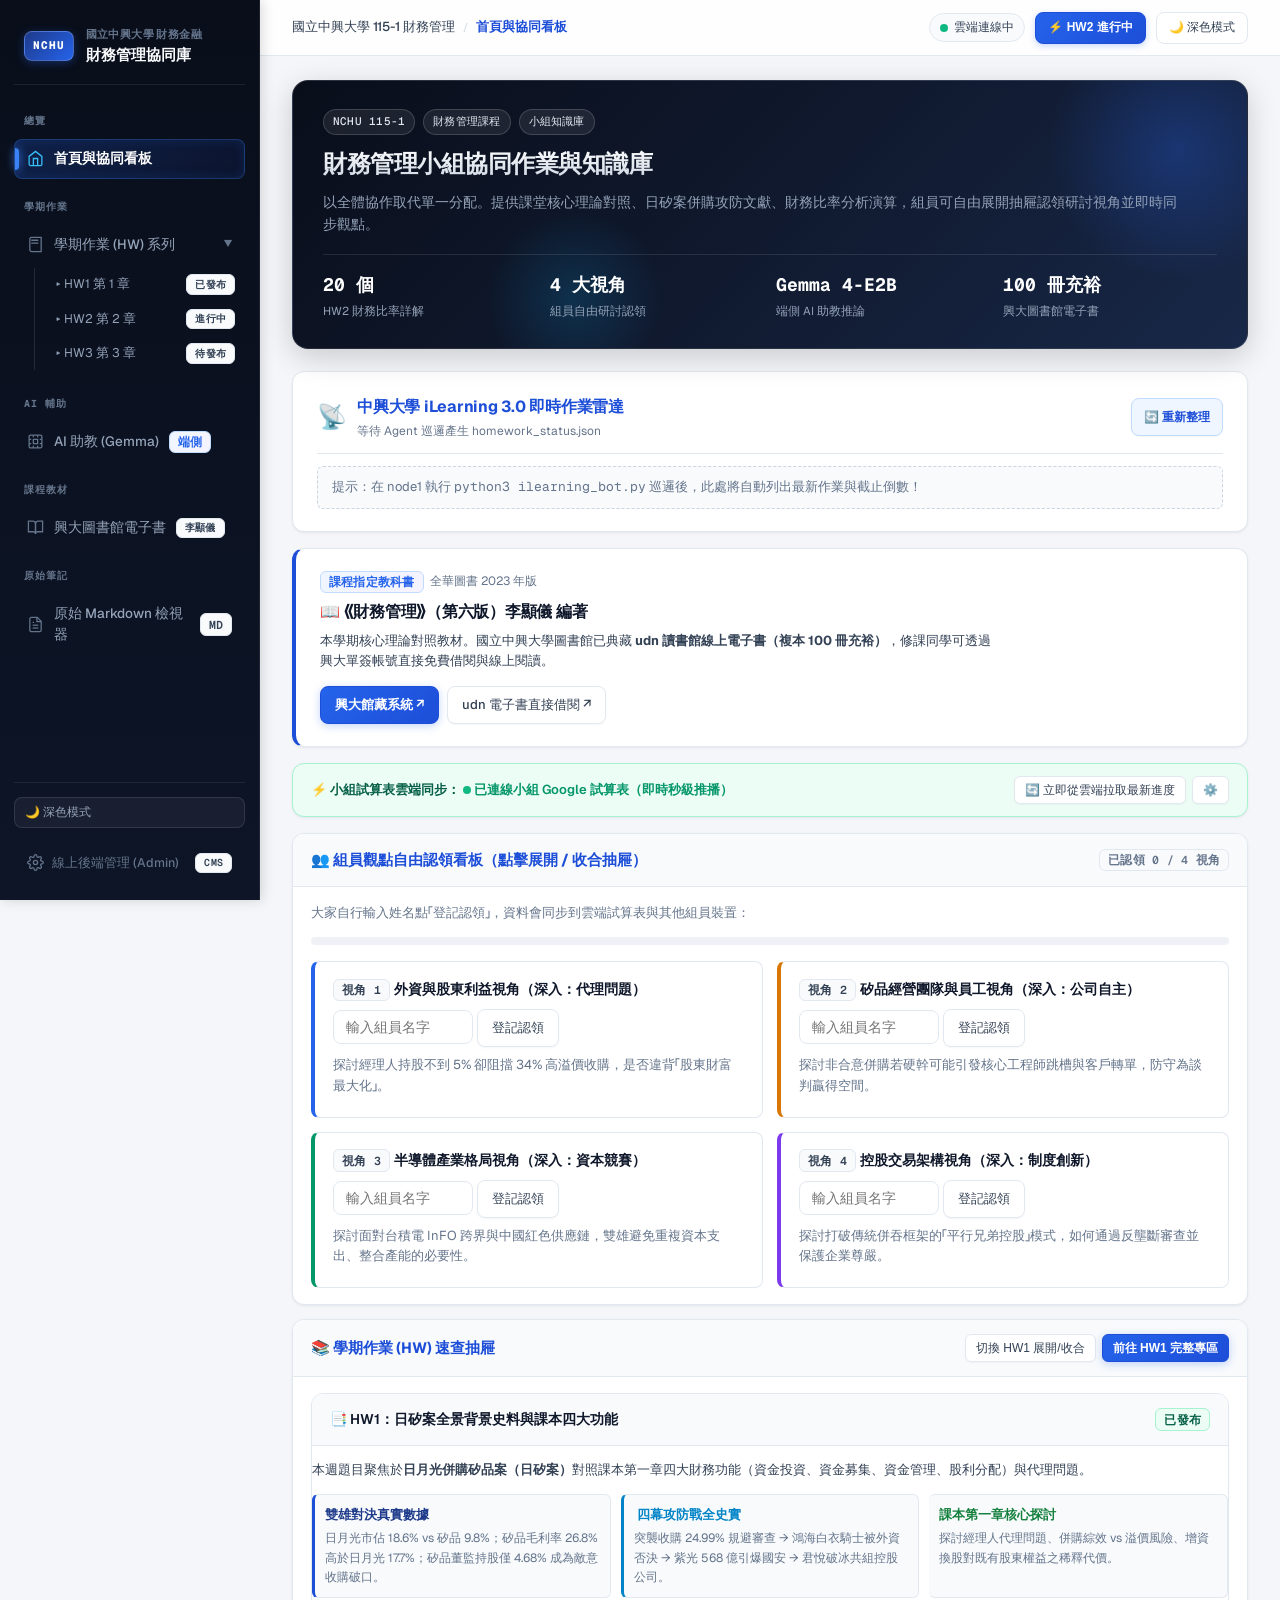
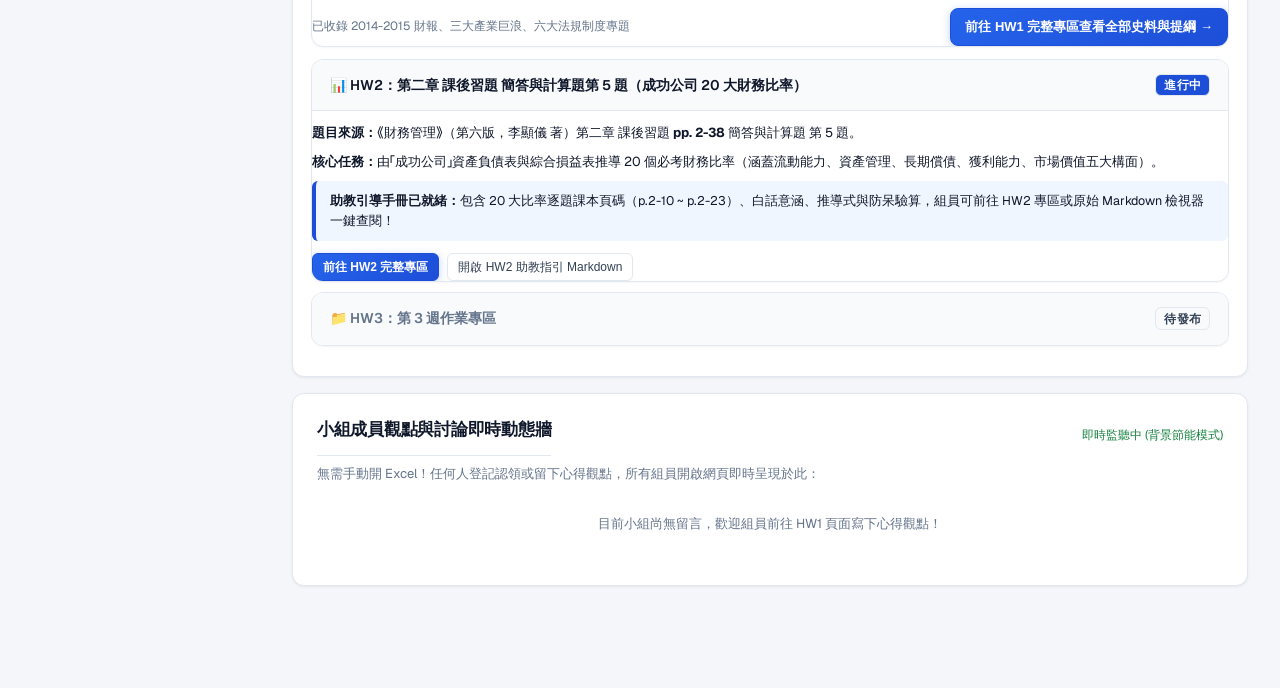
==== commit df432abd: "feat(cms): implement online admin management system (Admin Studio) with dynamic layout builder, modu" ====
--- a/index.html
+++ b/index.html
@@ -94,6 +94,9 @@
   <button class="sidebar-theme-toggle theme-toggle-btn" onclick="toggleTheme()" style="width:100%; justify-content:center;">
    🌙 切換深淺色模式
   </button>
+  <a href="admin.html" class="nav-item" style="margin-top: 8px; text-decoration: none; font-size: 13px; padding: 10px 14px; color: var(--text-muted); justify-content: center; display: flex; align-items: center; gap: 8px; border: 1px solid var(--border); border-radius: var(--radius-control);">
+   ⚙️ 線上後端管理系統 (Admin)
+  </a>
  </div>
 </aside>
 
@@ -155,6 +158,11 @@
   <button class="sidebar-theme-toggle theme-toggle-btn" onclick="toggleTheme()">
    🌙 深色模式
   </button>
+  <a href="admin.html" class="nav-item" style="margin-top: 8px; text-decoration: none; font-size: 12.5px; padding: 8px 12px; color: var(--text-muted); border-radius: var(--radius-control); display: flex; align-items: center; gap: 8px;">
+   <svg viewBox="0 0 24 24" fill="none" stroke="currentColor" width="16" height="16"><circle cx="12" cy="12" r="3"/><path d="M19.4 15a1.65 1.65 0 0 0 .33 1.82l.06.06a2 2 0 0 1 0 2.83 2 2 0 0 1-2.83 0l-.06-.06a1.65 1.65 0 0 0-1.82-.33 1.65 1.65 0 0 0-1 1.51V21a2 2 0 0 1-2 2 2 2 0 0 1-2-2v-.09A1.65 1.65 0 0 0 9 19.4a1.65 1.65 0 0 0-1.82.33l-.06.06a2 2 0 0 1-2.83 0 2 2 0 0 1 0-2.83l.06-.06a1.65 1.65 0 0 0 .33-1.82 1.65 1.65 0 0 0-1.51-1H3a2 2 0 0 1-2-2 2 2 0 0 1 2-2h.09A1.65 1.65 0 0 0 4.6 9a1.65 1.65 0 0 0-.33-1.82l-.06-.06a2 2 0 0 1 0-2.83 2 2 0 0 1 2.83 0l.06.06a1.65 1.65 0 0 0 1.82.33H9a1.65 1.65 0 0 0 1-1.51V3a2 2 0 0 1 2-2 2 2 0 0 1 2 2v.09a1.65 1.65 0 0 0 1 1.51 1.65 1.65 0 0 0 1.82-.33l.06-.06a2 2 0 0 1 2.83 0 2 2 0 0 1 0 2.83l-.06.06a1.65 1.65 0 0 0-.33 1.82V9a1.65 1.65 0 0 0 1.51 1H21a2 2 0 0 1 2 2 2 2 0 0 1-2 2h-.09a1.65 1.65 0 0 0-1.51 1z"/></svg>
+   <span>線上後端管理 (Admin)</span>
+   <span class="badge" style="font-size: 10px; margin-left: auto;">CMS</span>
+  </a>
  </div>
 </nav>
 
